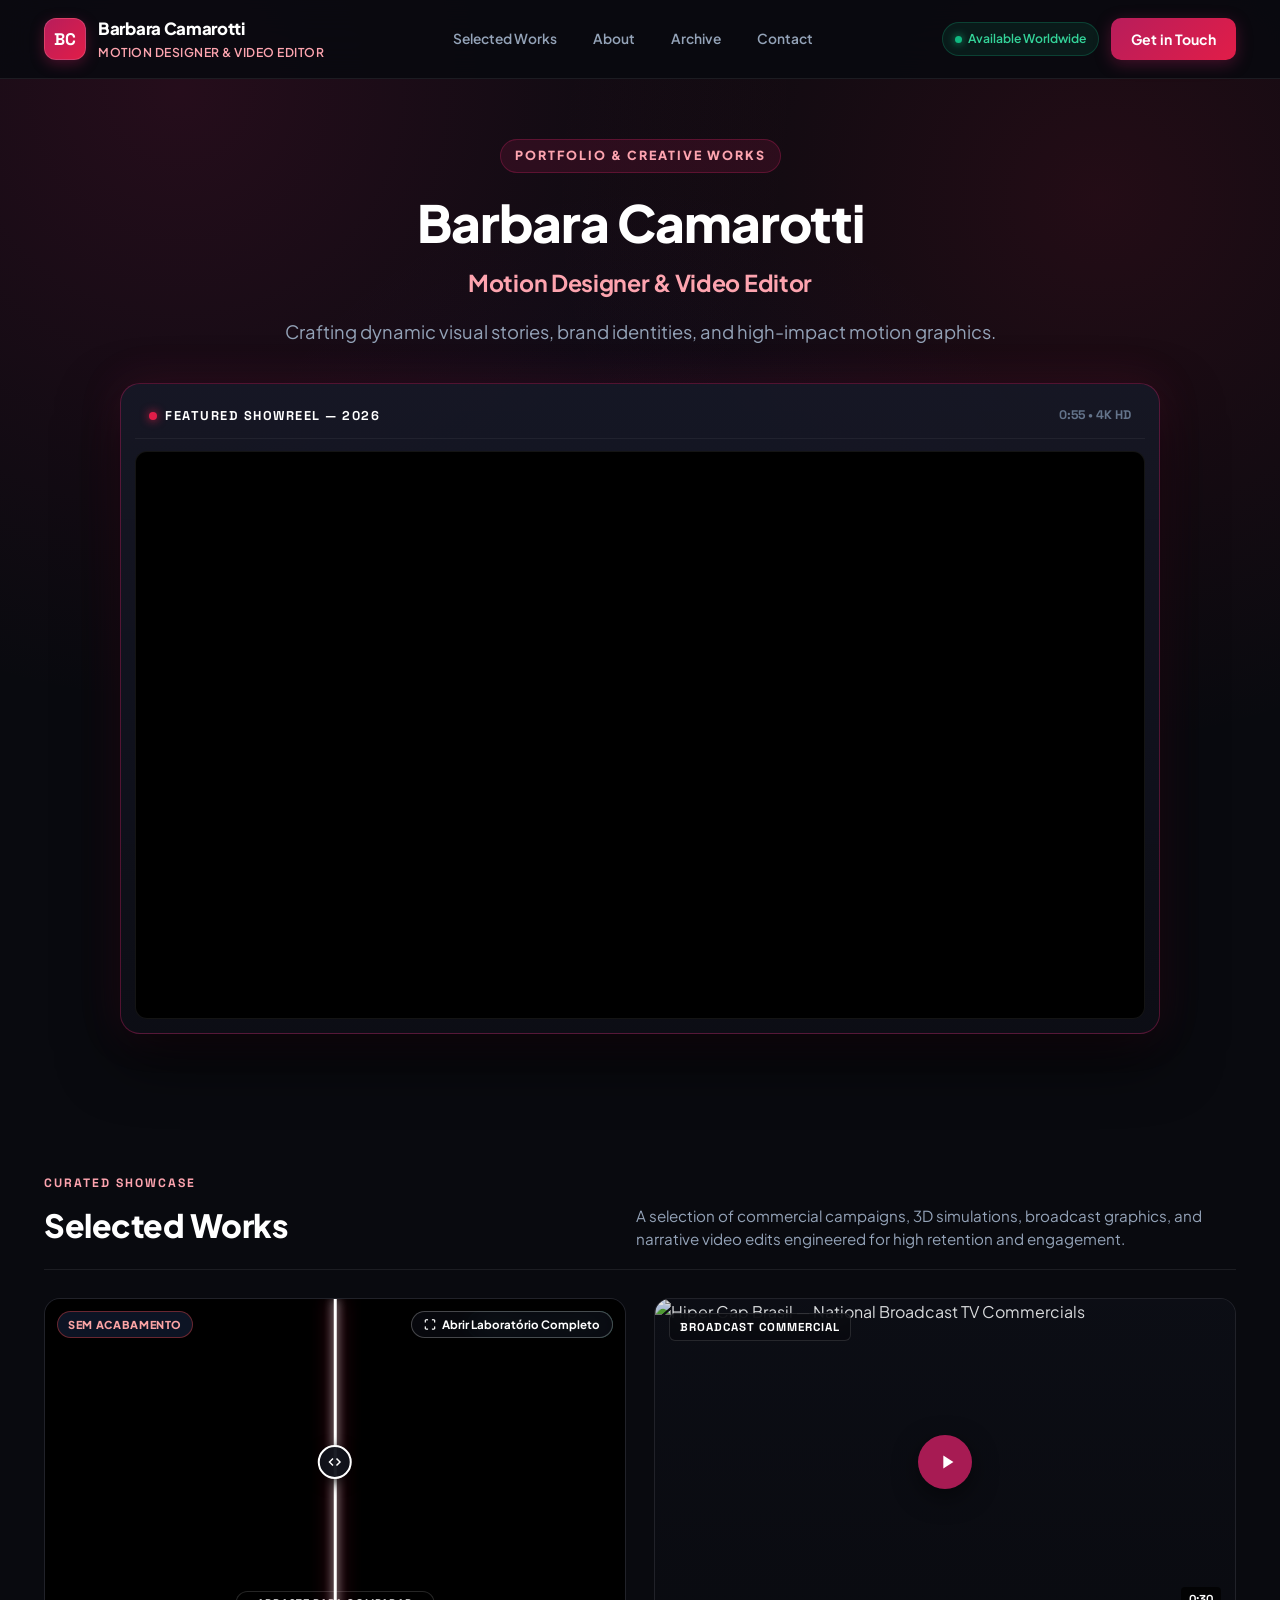
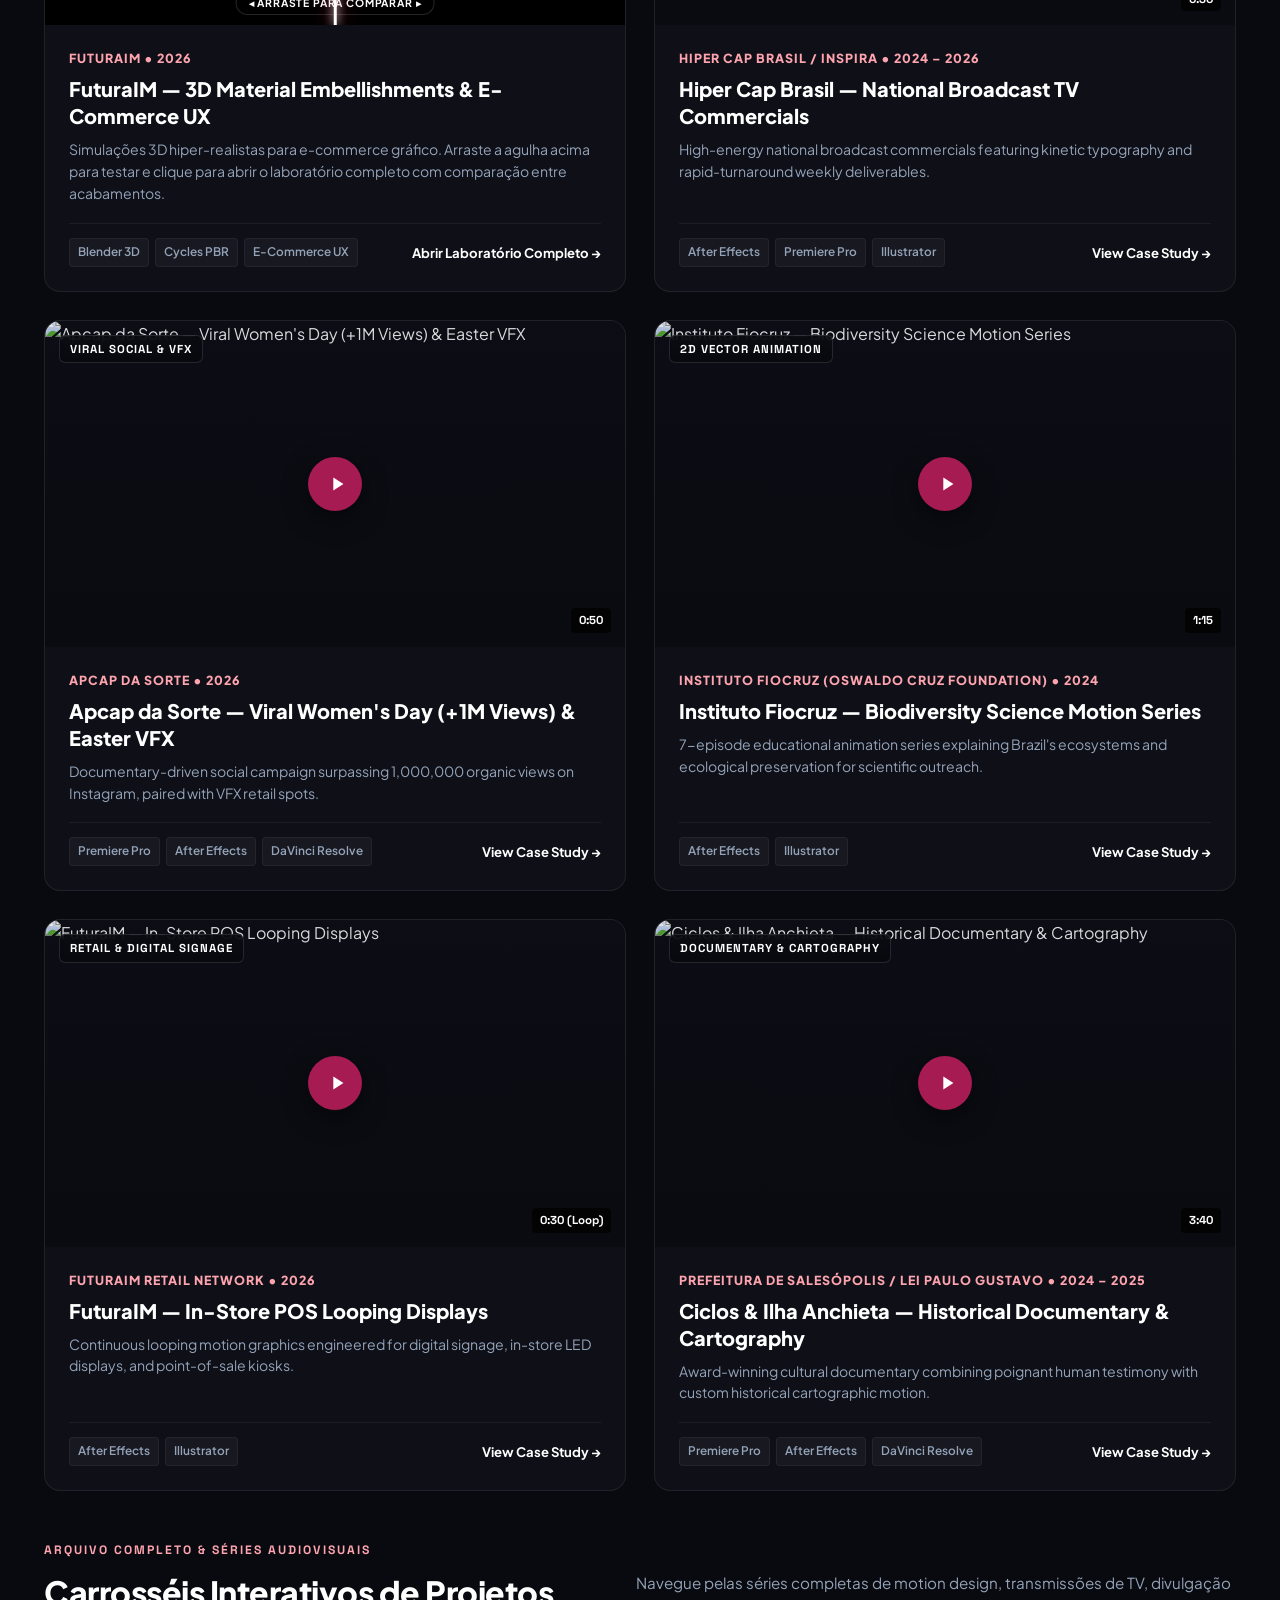
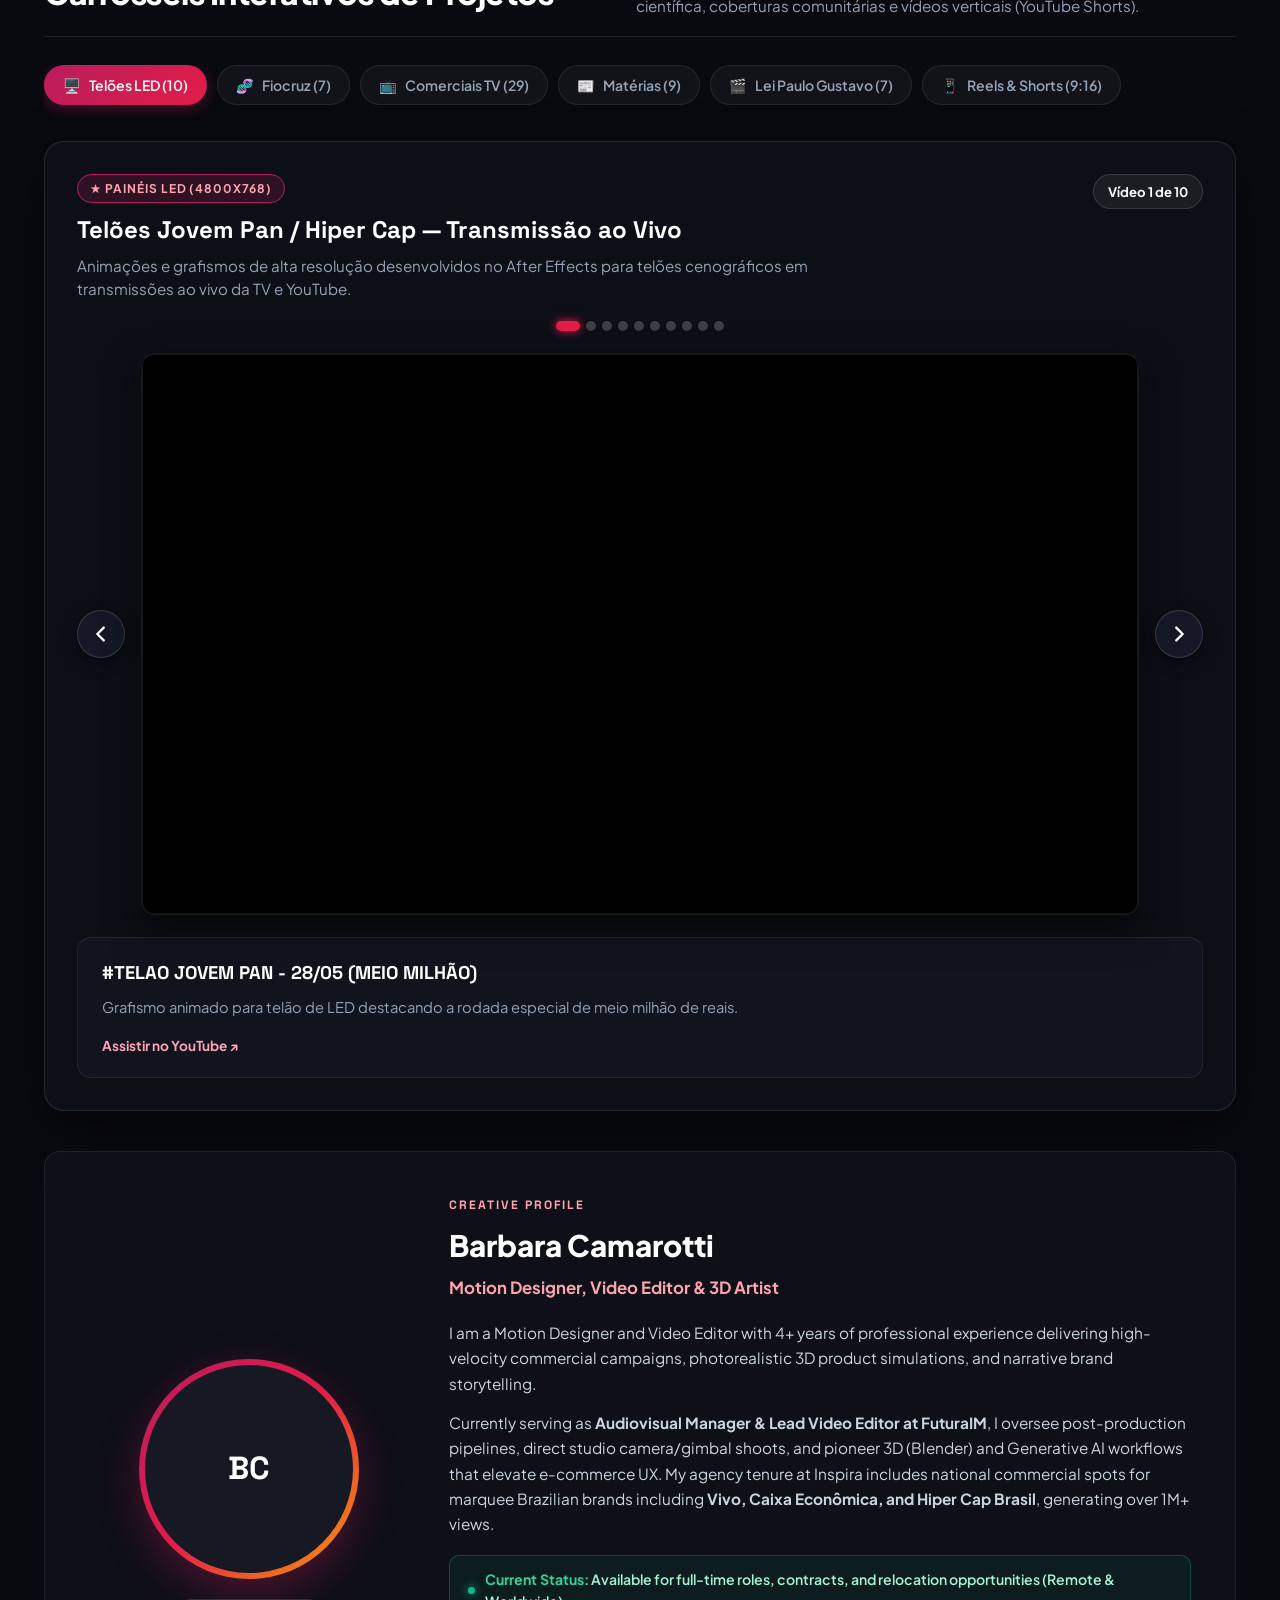
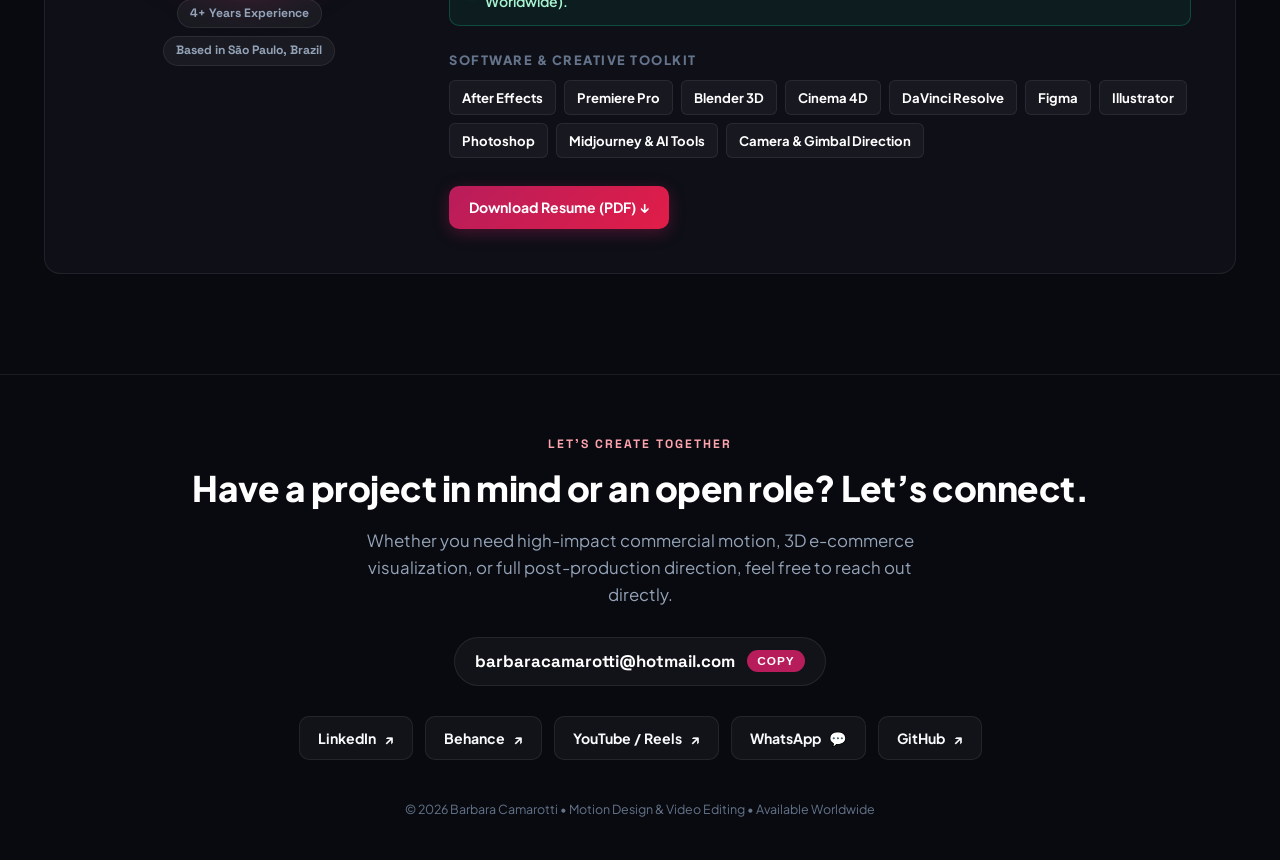
==== index.html @ f56aca5e "fix: ensure 3D comparator studio and categorized squares display immediately when opening FuturaIM m" ====
<!DOCTYPE html>
<html lang="en">
<head>
    <meta charset="UTF-8">
    <meta name="viewport" content="width=device-width, initial-scale=1.0, maximum-scale=5.0">
    <title>Barbara Camarotti — Motion Designer & Video Editor</title>
    <meta name="description" content="Portfolio of Barbara Camarotti. Motion Designer and Video Editor specializing in dynamic visual stories, 3D product simulation, brand identities, and high-impact commercial motion graphics.">
    
    <meta property="og:type" content="website">
    <meta property="og:title" content="Barbara Camarotti — Motion Designer & Video Editor">
    <meta property="og:description" content="Crafting dynamic visual stories, brand identities, and high-impact motion graphics.">
    <meta property="og:image" content="https://lh3.googleusercontent.com/d/18APCu54tJ6LI7LJpO-CQb5YvElQgeRLm">
    <meta property="og:locale" content="en_US">
    <meta name="twitter:card" content="summary_large_image">

    <link rel="icon" type="image/svg+xml" href="data:image/svg+xml,%3Csvg xmlns='http://www.w3.org/2000/svg' viewBox='0 0 100 100'%3E%3Cdefs%3E%3ClinearGradient id='g' x1='0%25' y1='0%25' x2='100%25' y2='100%25'%3E%3Cstop offset='0%25' stop-color='%23b81d5b'/%3E%3Cstop offset='100%25' stop-color='%23e11d48'/%3E%3C/linearGradient%3E%3C/defs%3E%3Crect width='100' height='100' rx='26' fill='url(%23g)'/%3E%3Ctext x='50%25' y='55%25' text-anchor='middle' dominant-baseline='central' font-family='system-ui, sans-serif' font-weight='900' font-size='48' fill='%23ffffff'%3EBC%3C/text%3E%3C/svg%3E">

    <link rel="preconnect" href="https://fonts.googleapis.com">
    <link rel="preconnect" href="https://fonts.gstatic.com" crossorigin>
    <link href="https://fonts.googleapis.com/css2?family=Plus+Jakarta+Sans:wght@400;500;600;700;800&family=Space+Grotesk:wght@600;700;800&display=swap" rel="stylesheet">

    <style>
    
:root {
  --bg: #090a0f;
  --bg-card: rgba(16, 18, 27, 0.75);
  --bg-card-hover: rgba(22, 25, 38, 0.9);
  --border: rgba(255, 255, 255, 0.08);
  --border-hover: rgba(225, 29, 72, 0.4);
  --wine: #b81d5b;
  --wine-light: #fda4af;
  --wine-glow: rgba(184, 29, 91, 0.35);
  --crimson: #e11d48;
  --gold: #f59e0b;
  --text-primary: #f8fafc;
  --text-secondary: #94a3b8;
  --text-muted: #64748b;
  --radius-lg: 16px;
  --radius-md: 10px;
  --radius-sm: 6px;
}

* { box-sizing: border-box; margin: 0; padding: 0; -webkit-tap-highlight-color: transparent; }
html { scroll-behavior: smooth; }

body {
  background-color: var(--bg);
  color: var(--text-primary);
  font-family: 'Plus Jakarta Sans', -apple-system, BlinkMacSystemFont, sans-serif;
  line-height: 1.6;
  overflow-x: hidden;
  background-image:
    radial-gradient(circle at 14% 10%, rgba(184, 29, 91, 0.16), transparent 45%),
    radial-gradient(circle at 86% 22%, rgba(225, 29, 72, 0.12), transparent 42%),
    radial-gradient(circle at 50% 70%, rgba(147, 51, 234, 0.06), transparent 50%);
  background-attachment: fixed;
}

.container { max-width: 1240px; margin: 0 auto; padding: 0 24px; }

/* Sticky Navbar */
header.site-header {
  position: sticky; top: 0; z-index: 100;
  backdrop-filter: blur(20px); -webkit-backdrop-filter: blur(20px);
  background: rgba(9, 10, 15, 0.88);
  border-bottom: 1px solid var(--border);
  padding: 16px 0;
}
.nav-inner { display: flex; justify-content: space-between; align-items: center; gap: 16px; }
.brand-link { display: flex; align-items: center; gap: 12px; text-decoration: none; color: #fff; }
.brand-avatar {
  width: 42px; height: 42px; border-radius: 12px;
  background: linear-gradient(135deg, var(--wine), var(--crimson));
  display: flex; align-items: center; justify-content: center;
  font-family: 'Space Grotesk', sans-serif; font-weight: 800; font-size: 1.05rem;
  border: 1.5px solid rgba(255, 255, 255, 0.15); box-shadow: 0 4px 14px var(--wine-glow);
}
.brand-text h1 { font-size: 1.05rem; font-weight: 800; letter-spacing: -0.3px; }
.brand-text p { font-size: 0.76rem; color: var(--wine-light); font-weight: 600; text-transform: uppercase; letter-spacing: 0.5px; }

.nav-links { display: flex; align-items: center; gap: 8px; }
.nav-link {
  color: var(--text-secondary); text-decoration: none; font-size: 0.86rem; font-weight: 600;
  padding: 8px 14px; border-radius: var(--radius-sm); transition: all 0.2s ease;
}
.nav-link:hover { color: #fff; background: rgba(255, 255, 255, 0.05); }

.nav-actions { display: flex; align-items: center; gap: 12px; }
.status-pill {
  display: inline-flex; align-items: center; gap: 6px; padding: 6px 12px;
  background: rgba(16, 185, 129, 0.1); border: 1px solid rgba(16, 185, 129, 0.25);
  color: #34d399; font-size: 0.76rem; font-weight: 600; border-radius: 20px; white-space: nowrap;
}
.status-dot { width: 7px; height: 7px; background: #10b981; border-radius: 50%; box-shadow: 0 0 8px #10b981; animation: pulse 2s infinite; }
@keyframes pulse { 0%, 100% { opacity: 1; } 50% { opacity: 0.4; } }

.btn {
  display: inline-flex; align-items: center; justify-content: center; gap: 8px;
  padding: 10px 20px; border-radius: var(--radius-md); font-weight: 700; font-size: 0.88rem;
  text-decoration: none; transition: all 0.22s ease; cursor: pointer; border: none;
  font-family: inherit; white-space: nowrap;
}
.btn-primary {
  background: linear-gradient(135deg, var(--wine), var(--crimson));
  color: #fff; box-shadow: 0 4px 16px var(--wine-glow);
}
.btn-primary:hover { transform: translateY(-2px); box-shadow: 0 6px 24px rgba(184, 29, 91, 0.5); }
.btn-secondary {
  background: rgba(255, 255, 255, 0.04); border: 1px solid var(--border); color: var(--text-primary);
}
.btn-secondary:hover { background: rgba(255, 255, 255, 0.09); border-color: rgba(255, 255, 255, 0.2); }

/* Hero Section */
.hero-section { padding: 60px 0 40px; text-align: center; }
.hero-pretitle {
  display: inline-flex; align-items: center; gap: 8px; padding: 6px 14px;
  border-radius: 20px; background: rgba(184, 29, 91, 0.15); border: 1px solid rgba(184, 29, 91, 0.35);
  color: var(--wine-light); font-size: 0.78rem; font-weight: 800; text-transform: uppercase; letter-spacing: 2px;
  margin-bottom: 20px;
}
.hero-title {
  font-size: 3.2rem; font-weight: 800; line-height: 1.15; letter-spacing: -1px;
  margin-bottom: 12px; color: #fff;
}
.hero-subtitle {
  font-size: 1.45rem; font-weight: 700; color: var(--wine-light); margin-bottom: 16px;
  letter-spacing: -0.3px;
}
.hero-tagline {
  font-size: 1.15rem; color: var(--text-secondary); max-width: 720px; margin: 0 auto 36px;
  line-height: 1.6;
}

/* Showreel Player Frame */
.showreel-container {
  max-width: 1040px; margin: 0 auto 50px;
  background: linear-gradient(180deg, rgba(22, 24, 38, 0.9), rgba(13, 14, 22, 0.95));
  border: 1px solid rgba(184, 29, 91, 0.4); border-radius: 20px; padding: 14px;
  box-shadow: 0 24px 60px rgba(0, 0, 0, 0.7), 0 0 40px rgba(184, 29, 91, 0.2);
  position: relative; overflow: hidden;
}
.showreel-header-bar {
  display: flex; justify-content: space-between; align-items: center;
  padding: 8px 14px 12px; border-bottom: 1px solid rgba(255, 255, 255, 0.05); margin-bottom: 12px;
}
.showreel-label {
  display: flex; align-items: center; gap: 8px;
  font-family: 'Space Grotesk', sans-serif; font-size: 0.8rem; font-weight: 800;
  color: #fff; text-transform: uppercase; letter-spacing: 1.5px;
}
.showreel-dot { width: 8px; height: 8px; border-radius: 50%; background: var(--crimson); box-shadow: 0 0 10px var(--crimson); }
.showreel-duration { font-family: 'Space Grotesk', sans-serif; font-size: 0.78rem; color: var(--text-muted); font-weight: 700; }

.video-frame-16x9 {
  position: relative; width: 100%; aspect-ratio: 16 / 9;
  background: #000; border-radius: 12px; overflow: hidden; border: 1px solid rgba(255, 255, 255, 0.08);
}
.video-frame-16x9 iframe { position: absolute; inset: 0; width: 100%; height: 100%; border: 0; }

/* Section Header */
.section-heading-block {
  margin: 50px 0 28px; display: flex; justify-content: space-between; align-items: flex-end;
  flex-wrap: wrap; gap: 16px; border-bottom: 1px solid var(--border); padding-bottom: 18px;
}
.section-eyebrow {
  font-family: 'Space Grotesk', sans-serif; font-size: 0.76rem; font-weight: 800;
  text-transform: uppercase; letter-spacing: 2px; color: var(--wine-light); margin-bottom: 6px;
}
.section-title-lg { font-size: 2rem; font-weight: 800; color: #fff; letter-spacing: -0.5px; }
.section-desc-lead { font-size: 0.95rem; color: var(--text-secondary); max-width: 600px; line-height: 1.55; }

/* Selected Works Grid */
.works-grid-2col {
  display: grid; grid-template-columns: repeat(2, 1fr); gap: 28px; margin-bottom: 50px;
}
.project-card {
  background: var(--bg-card); border: 1px solid var(--border);
  border-radius: var(--radius-lg); overflow: hidden;
  transition: all 0.3s cubic-bezier(0.16, 1, 0.3, 1);
  display: flex; flex-direction: column; cursor: pointer; position: relative;
}
.project-card:hover {
  transform: translateY(-4px); border-color: var(--border-hover);
  box-shadow: 0 20px 40px rgba(0, 0, 0, 0.5), 0 0 25px rgba(184, 29, 91, 0.2);
}
.project-thumb-box {
  position: relative; width: 100%; aspect-ratio: 16 / 9;
  background: #0d0f17; overflow: hidden;
}
.project-thumb-img {
  width: 100%; height: 100%; object-fit: cover;
  transition: transform 0.5s ease;
}
.project-card:hover .project-thumb-img { transform: scale(1.05); }

.project-thumb-overlay {
  position: absolute; inset: 0;
  background: linear-gradient(180deg, rgba(0,0,0,0.1) 0%, rgba(9, 10, 15, 0.8) 100%);
  display: flex; align-items: center; justify-content: center;
  transition: background 0.3s ease;
}
.project-card:hover .project-thumb-overlay {
  background: linear-gradient(180deg, rgba(184, 29, 91, 0.2) 0%, rgba(9, 10, 15, 0.85) 100%);
}

.play-circle-btn {
  width: 54px; height: 54px; border-radius: 50%;
  background: rgba(184, 29, 91, 0.9); backdrop-filter: blur(8px);
  display: flex; align-items: center; justify-content: center; color: #fff;
  transition: transform 0.25s ease, background 0.25s ease;
  box-shadow: 0 8px 24px rgba(0, 0, 0, 0.5);
}
.project-card:hover .play-circle-btn { transform: scale(1.15); background: var(--crimson); }
.play-circle-btn svg { width: 22px; height: 22px; fill: currentColor; margin-left: 3px; }

.thumb-tag-badge {
  position: absolute; top: 14px; left: 14px;
  font-family: 'Space Grotesk', sans-serif; font-size: 0.72rem; font-weight: 800;
  text-transform: uppercase; letter-spacing: 1px; color: #fff;
  background: rgba(9, 10, 15, 0.85); backdrop-filter: blur(8px);
  padding: 4px 10px; border-radius: 6px; border: 1px solid rgba(255, 255, 255, 0.12);
}
.thumb-duration-badge {
  position: absolute; bottom: 14px; right: 14px;
  font-family: 'Space Grotesk', sans-serif; font-size: 0.72rem; font-weight: 700;
  color: #fff; background: rgba(0, 0, 0, 0.75); padding: 3px 8px; border-radius: 4px;
}

.project-info-body { padding: 24px; flex-grow: 1; display: flex; flex-direction: column; justify-content: space-between; }
.project-client-name { font-size: 0.78rem; font-weight: 800; text-transform: uppercase; letter-spacing: 1px; color: var(--wine-light); margin-bottom: 6px; }
.project-card-title { font-size: 1.25rem; font-weight: 800; color: #fff; line-height: 1.35; margin-bottom: 10px; }
.project-card-excerpt { font-size: 0.88rem; color: var(--text-secondary); line-height: 1.55; margin-bottom: 18px; }

.project-meta-row {
  display: flex; flex-wrap: wrap; gap: 8px; margin-top: auto; padding-top: 14px;
  border-top: 1px solid rgba(255, 255, 255, 0.06); align-items: center; justify-content: space-between;
}
.tools-pill-group { display: flex; flex-wrap: wrap; gap: 6px; }
.tool-tag {
  font-size: 0.74rem; font-weight: 600; padding: 4px 8px; border-radius: 4px;
  background: rgba(255, 255, 255, 0.04); color: var(--text-secondary); border: 1px solid rgba(255, 255, 255, 0.06);
}
.view-case-link {
  font-size: 0.82rem; font-weight: 700; color: #fff; display: inline-flex; align-items: center; gap: 4px;
  transition: transform 0.2s ease;
}
.project-card:hover .view-case-link { transform: translateX(3px); color: var(--wine-light); }

/* Case Study Modal */
.modal-backdrop {
  position: fixed; inset: 0; z-index: 500;
  background: rgba(0, 0, 0, 0.88); backdrop-filter: blur(16px); -webkit-backdrop-filter: blur(16px);
  display: none; align-items: center; justify-content: center; padding: 20px;
  overflow-y: auto;
}
.modal-backdrop.active { display: flex; animation: modalFade 0.25s ease; }
@keyframes modalFade { from { opacity: 0; } to { opacity: 1; } }

.modal-dialog-box {
  background: #10121a; border: 1px solid rgba(184, 29, 91, 0.4);
  border-radius: 20px; max-width: 1080px; width: 100%; max-height: 90vh;
  overflow-y: auto; box-shadow: 0 28px 70px rgba(0, 0, 0, 0.9), 0 0 40px rgba(184, 29, 91, 0.25);
  position: relative; padding: 32px;
}
.modal-close-btn {
  position: absolute; top: 20px; right: 20px; z-index: 10;
  width: 40px; height: 40px; border-radius: 50%; border: 1px solid rgba(255, 255, 255, 0.15);
  background: rgba(255, 255, 255, 0.06); color: #fff; font-size: 1.2rem;
  display: flex; align-items: center; justify-content: center; cursor: pointer; transition: all 0.2s ease;
}
.modal-close-btn:hover { background: var(--crimson); border-color: var(--crimson); transform: rotate(90deg); }

.modal-header-meta { margin-bottom: 20px; padding-right: 48px; }
.modal-project-client { font-size: 0.82rem; font-weight: 800; text-transform: uppercase; letter-spacing: 1.5px; color: var(--wine-light); margin-bottom: 4px; }
.modal-project-title { font-size: 1.75rem; font-weight: 800; color: #fff; line-height: 1.25; }

.modal-meta-grid {
  display: grid; grid-template-columns: repeat(3, 1fr); gap: 14px;
  background: rgba(255, 255, 255, 0.03); border: 1px solid rgba(255, 255, 255, 0.06);
  border-radius: 12px; padding: 14px 18px; margin-bottom: 24px;
}
.modal-meta-col h5 { font-size: 0.72rem; text-transform: uppercase; letter-spacing: 1px; color: var(--text-muted); margin-bottom: 4px; }
.modal-meta-col p { font-size: 0.88rem; font-weight: 700; color: #fff; }

.modal-video-wrap { margin-bottom: 28px; }

.modal-brief-section { margin-bottom: 28px; }
.modal-section-title { font-size: 1.15rem; font-weight: 800; color: #fff; margin-bottom: 10px; display: flex; align-items: center; gap: 8px; }
.modal-section-title::before { content: ""; width: 4px; height: 16px; background: var(--wine); border-radius: 2px; }
.modal-brief-text { font-size: 0.94rem; color: #cbd5e1; line-height: 1.65; margin-bottom: 12px; }

/* Behind the scenes tabs */
.bts-cards-grid { display: grid; grid-template-columns: repeat(3, 1fr); gap: 14px; margin-top: 14px; }
.bts-card-item {
  background: rgba(255, 255, 255, 0.03); border: 1px solid rgba(255, 255, 255, 0.08);
  border-radius: 10px; padding: 16px; border-left: 3px solid var(--wine);
}
.bts-card-title { font-size: 0.86rem; font-weight: 800; color: #fff; margin-bottom: 6px; }
.bts-card-text { font-size: 0.82rem; color: var(--text-secondary); line-height: 1.5; }

/* Section 3: About Me */
.about-section { padding: 40px 0 60px; }
.about-card-wrap {
  background: var(--bg-card); border: 1px solid var(--border);
  border-radius: var(--radius-lg); padding: 44px;
  display: grid; grid-template-columns: 320px 1fr; gap: 40px; align-items: center;
}
.about-portrait-box { text-align: center; }
.portrait-ring {
  width: 220px; height: 220px; border-radius: 50%; margin: 0 auto 20px;
  padding: 6px; background: linear-gradient(135deg, var(--wine), var(--crimson), var(--gold));
  box-shadow: 0 14px 40px var(--wine-glow);
}
.portrait-img {
  width: 100%; height: 100%; border-radius: 50%; object-fit: cover; object-position: center 20%;
  display: block; background: #161823;
}
.about-badge-stack { display: flex; flex-direction: column; gap: 8px; align-items: center; }
.about-side-pill {
  font-family: 'Space Grotesk', sans-serif; font-size: 0.76rem; font-weight: 700;
  padding: 4px 12px; border-radius: 20px; background: rgba(255, 255, 255, 0.05);
  border: 1px solid rgba(255, 255, 255, 0.08); color: var(--text-secondary);
}

.about-bio-content h3 { font-size: 1.85rem; font-weight: 800; color: #fff; margin-bottom: 6px; }
.about-bio-content h4 { font-size: 1.05rem; font-weight: 700; color: var(--wine-light); margin-bottom: 18px; }
.about-bio-text { font-size: 0.96rem; color: #cbd5e1; line-height: 1.65; margin-bottom: 14px; }
.availability-highlight-box {
  background: rgba(16, 185, 129, 0.08); border: 1px solid rgba(16, 185, 129, 0.3);
  color: #a7f3d0; padding: 12px 18px; border-radius: 10px; font-size: 0.88rem; font-weight: 600;
  margin: 18px 0 24px; display: flex; align-items: center; gap: 10px;
}
.availability-highlight-box strong { color: #34d399; }

.toolkit-header { font-size: 0.8rem; font-weight: 800; text-transform: uppercase; letter-spacing: 1.5px; color: var(--text-muted); margin-bottom: 10px; }
.toolkit-pills { display: flex; flex-wrap: wrap; gap: 8px; margin-bottom: 28px; }
.tool-chip {
  font-size: 0.82rem; font-weight: 700; padding: 6px 12px; border-radius: 6px;
  background: rgba(255, 255, 255, 0.04); border: 1px solid rgba(255, 255, 255, 0.08); color: #fff;
  transition: all 0.2s ease;
}
.tool-chip:hover { background: rgba(184, 29, 91, 0.2); border-color: rgba(184, 29, 91, 0.5); }

/* Section 4: Contact & Footer */
.footer-cta-block {
  text-align: center; padding: 60px 0 40px; border-top: 1px solid var(--border); margin-top: 40px;
}
.contact-headline { font-size: 2.2rem; font-weight: 800; color: #fff; letter-spacing: -0.5px; margin-bottom: 12px; }
.contact-subtext { font-size: 1.05rem; color: var(--text-secondary); max-width: 600px; margin: 0 auto 28px; }

.email-copy-bar {
  display: inline-flex; align-items: center; gap: 12px;
  background: rgba(255, 255, 255, 0.04); border: 1px solid var(--border);
  padding: 10px 20px; border-radius: 30px; margin-bottom: 30px; transition: all 0.2s ease;
}
.email-copy-bar:hover { border-color: var(--wine); background: rgba(184, 29, 91, 0.1); }
.email-address-link { font-family: 'Space Grotesk', sans-serif; font-size: 1.05rem; font-weight: 700; color: #fff; text-decoration: none; }
.copy-badge-btn {
  font-size: 0.74rem; font-weight: 800; text-transform: uppercase; letter-spacing: 1px;
  padding: 4px 10px; border-radius: 12px; background: var(--wine); color: #fff; border: none; cursor: pointer;
  transition: background 0.2s ease;
}
.copy-badge-btn:hover { background: var(--crimson); }

.social-links-row { display: flex; justify-content: center; gap: 12px; flex-wrap: wrap; margin-bottom: 40px; }
.social-link-btn {
  display: inline-flex; align-items: center; gap: 8px; padding: 10px 18px;
  background: rgba(255, 255, 255, 0.04); border: 1px solid var(--border); border-radius: var(--radius-md);
  color: var(--text-primary); text-decoration: none; font-size: 0.88rem; font-weight: 700; transition: all 0.2s ease;
}
.social-link-btn:hover { background: var(--wine); border-color: var(--wine); color: #fff; transform: translateY(-2px); }

.footer-copy-note { font-size: 0.78rem; color: var(--text-muted); }

/* Archive Drawer / Extended Catalog */
.archive-accordion-wrap { margin: 40px 0; }
.archive-toggle-btn {
  width: 100%; padding: 18px 24px; border-radius: var(--radius-md);
  background: rgba(255, 255, 255, 0.03); border: 1px solid var(--border);
  color: #fff; font-size: 1rem; font-weight: 800; cursor: pointer;
  display: flex; justify-content: space-between; align-items: center;
  transition: all 0.2s ease;
}
.archive-toggle-btn:hover { background: rgba(255, 255, 255, 0.06); border-color: rgba(184, 29, 91, 0.4); }
.archive-content-body { display: none; padding-top: 24px; }
.archive-content-body.active { display: block; animation: modalFade 0.3s ease; }

.archive-filter-row { display: flex; gap: 8px; overflow-x: auto; padding-bottom: 12px; margin-bottom: 20px; }
.archive-tab-btn {
  background: rgba(255, 255, 255, 0.04); border: 1px solid var(--border);
  color: var(--text-secondary); font-size: 0.82rem; font-weight: 700; padding: 8px 16px; border-radius: 6px;
  cursor: pointer; white-space: nowrap; transition: all 0.2s ease;
}
.archive-tab-btn.active { background: var(--wine); color: #fff; border-color: var(--wine); }

.archive-items-grid { display: grid; grid-template-columns: repeat(auto-fill, minmax(280px, 1fr)); gap: 16px; }
.archive-card {
  background: rgba(16, 18, 27, 0.7); border: 1px solid var(--border); border-radius: 10px;
  padding: 16px; display: flex; flex-direction: column; justify-content: space-between;
}
.archive-card h5 { font-size: 0.98rem; font-weight: 800; color: #fff; margin: 10px 0 6px; }
.archive-card p { font-size: 0.82rem; color: var(--text-secondary); line-height: 1.45; margin-bottom: 12px; }

/* Responsive adjustments */
@media (max-width: 900px) {
  .hero-title { font-size: 2.4rem; }
  .works-grid-2col { grid-template-columns: 1fr; gap: 24px; }
  .about-card-wrap { grid-template-columns: 1fr; padding: 28px 20px; text-align: center; }
  .modal-meta-grid { grid-template-columns: 1fr; }
  .bts-cards-grid { grid-template-columns: 1fr; }
  .nav-links { display: none; }
}
@media (max-width: 520px) {
  .hero-title { font-size: 1.85rem; }
  .hero-subtitle { font-size: 1.15rem; }
  .showreel-container { padding: 8px; border-radius: 14px; }
  .modal-dialog-box { padding: 20px 16px; }
}

/* -------------------------------------------------------------------------
   Material Lab, Before x After Slider & Sensory Families Styles
   ------------------------------------------------------------------------- */
.material-lab-section {
  margin: 90px 0;
  padding: 60px 0;
  border-top: 1px solid var(--border);
  border-bottom: 1px solid var(--border);
}

.comparator-wrapper {
  background: rgba(14, 16, 24, 0.85);
  border: 1px solid rgba(255, 255, 255, 0.1);
  border-radius: 20px;
  padding: 32px;
  box-shadow: 0 20px 50px rgba(0, 0, 0, 0.5);
  margin-bottom: 60px;
}

.comparator-header-row {
  display: flex;
  justify-content: space-between;
  align-items: flex-start;
  gap: 24px;
  flex-wrap: wrap;
  margin-bottom: 24px;
}

.comparator-badge {
  display: inline-block;
  padding: 4px 12px;
  background: rgba(184, 29, 91, 0.2);
  border: 1px solid var(--wine);
  border-radius: 999px;
  color: var(--wine-light);
  font-size: 0.75rem;
  font-weight: 700;
  text-transform: uppercase;
  letter-spacing: 0.08em;
  margin-bottom: 8px;
}

.comparator-title {
  font-family: 'Space Grotesk', sans-serif;
  font-size: 1.6rem;
  font-weight: 700;
  color: #fff;
  margin-bottom: 6px;
}

.comparator-subtitle {
  color: var(--text-secondary);
  font-size: 0.95rem;
  max-width: 650px;
}

.comparator-mode-switch {
  display: flex;
  gap: 6px;
  background: rgba(255, 255, 255, 0.05);
  padding: 4px;
  border-radius: 10px;
  border: 1px solid rgba(255, 255, 255, 0.08);
}

.comp-mode-btn {
  background: transparent;
  border: none;
  color: var(--text-secondary);
  padding: 8px 16px;
  border-radius: 8px;
  font-size: 0.85rem;
  font-weight: 600;
  cursor: pointer;
  transition: all 0.2s;
  display: flex;
  align-items: center;
  gap: 6px;
}

.comp-mode-btn.active {
  background: linear-gradient(135deg, var(--wine), var(--crimson));
  color: #fff;
  box-shadow: 0 4px 12px var(--wine-glow);
}

.comparator-presets-scroll {
  display: flex;
  gap: 8px;
  overflow-x: auto;
  padding-bottom: 12px;
  margin-bottom: 22px;
  align-items: center;
  scrollbar-width: thin;
}

.preset-label-tag {
  font-size: 0.8rem;
  font-weight: 700;
  color: var(--text-muted);
  text-transform: uppercase;
  letter-spacing: 0.05em;
  white-space: nowrap;
  margin-right: 4px;
}

.preset-chip {
  background: rgba(255, 255, 255, 0.04);
  border: 1px solid rgba(255, 255, 255, 0.1);
  color: var(--text-secondary);
  padding: 8px 14px;
  border-radius: 999px;
  font-size: 0.82rem;
  font-weight: 600;
  cursor: pointer;
  white-space: nowrap;
  transition: all 0.2s;
  display: flex;
  align-items: center;
  gap: 6px;
}

.preset-chip:hover {
  background: rgba(255, 255, 255, 0.08);
  color: #fff;
  border-color: rgba(255, 255, 255, 0.2);
}

.preset-chip.active {
  background: rgba(184, 29, 91, 0.25);
  border-color: var(--wine);
  color: #fff;
  box-shadow: 0 0 14px var(--wine-glow);
}

/* Split Slider Stage */
.split-slider-box {
  position: relative;
  width: 100%;
  border-radius: 14px;
  overflow: hidden;
  border: 1px solid rgba(255, 255, 255, 0.12);
  box-shadow: 0 15px 35px rgba(0, 0, 0, 0.6);
  user-select: none;
}

.split-layer {
  position: absolute;
  inset: 0;
  width: 100%;
  height: 100%;
}

.split-layer-before {
  position: relative;
  width: 100%;
  z-index: 1;
}

.split-layer-after {
  position: absolute;
  inset: 0;
  width: 100%;
  height: 100%;
  z-index: 2;
  clip-path: inset(0 0 0 var(--split-pos, 50%));
}

.split-pill-badge {
  position: absolute;
  top: 16px;
  padding: 6px 14px;
  border-radius: 999px;
  font-size: 0.78rem;
  font-weight: 700;
  text-transform: uppercase;
  letter-spacing: 0.06em;
  backdrop-filter: blur(12px);
  -webkit-backdrop-filter: blur(12px);
  display: flex;
  align-items: center;
  gap: 8px;
  z-index: 5;
  pointer-events: none;
}

.pill-before {
  left: 16px;
  background: rgba(15, 23, 42, 0.88);
  border: 1px solid rgba(239, 68, 68, 0.5);
  color: #fca5a5;
}

.pill-after {
  right: 16px;
  background: rgba(15, 23, 42, 0.88);
  border: 1px solid rgba(16, 185, 129, 0.5);
  color: #86efac;
}

.pill-dot {
  width: 8px;
  height: 8px;
  border-radius: 50%;
  display: inline-block;
}

.pill-dot.red {
  background: #ef4444;
  box-shadow: 0 0 8px #ef4444;
}

.pill-dot.green {
  background: #10b981;
  box-shadow: 0 0 8px #10b981;
}

.split-divider-line {
  position: absolute;
  top: 0;
  bottom: 0;
  left: var(--split-pos, 50%);
  width: 2.5px;
  background: #fff;
  box-shadow: 0 0 14px rgba(255, 255, 255, 0.9), 0 0 25px var(--crimson);
  z-index: 10;
  transform: translateX(-50%);
  pointer-events: none;
}

.split-handle-knob {
  position: absolute;
  top: 50%;
  left: 50%;
  transform: translate(-50%, -50%);
  width: 52px;
  height: 52px;
  border-radius: 50%;
  background: rgba(16, 18, 27, 0.95);
  border: 2.5px solid #fff;
  box-shadow: 0 6px 22px rgba(0, 0, 0, 0.85), 0 0 22px var(--wine-glow);
  display: flex;
  flex-direction: column;
  align-items: center;
  justify-content: center;
  color: #fff;
  gap: 2px;
}

.knob-drag-text {
  font-size: 0.55rem;
  font-weight: 800;
  letter-spacing: 0.08em;
  color: var(--wine-light);
}

.split-range-input {
  position: absolute;
  top: 0;
  left: 0;
  width: 100%;
  height: 100%;
  margin: 0;
  padding: 0;
  opacity: 0;
  cursor: ew-resize;
  z-index: 15;
}

/* Side by Side Dual Mode */
.side-by-side-grid {
  display: grid;
  grid-template-columns: 1fr 1fr;
  gap: 22px;
}

.sbs-card {
  background: rgba(20, 24, 36, 0.85);
  border: 1px solid rgba(255, 255, 255, 0.08);
  border-radius: 14px;
  overflow: hidden;
  display: flex;
  flex-direction: column;
}

.sbs-header-bar {
  padding: 14px 18px;
  border-bottom: 1px solid rgba(255, 255, 255, 0.06);
  display: flex;
  align-items: center;
  justify-content: space-between;
  gap: 12px;
}

.sbs-badge {
  font-size: 0.72rem;
  font-weight: 700;
  text-transform: uppercase;
  letter-spacing: 0.06em;
  padding: 3px 8px;
  border-radius: 6px;
}

.sbs-before {
  background: rgba(239, 68, 68, 0.15);
  color: #fca5a5;
  border: 1px solid rgba(239, 68, 68, 0.3);
}

.sbs-after {
  background: rgba(16, 185, 129, 0.15);
  color: #86efac;
  border: 1px solid rgba(16, 185, 129, 0.3);
}

.sbs-finish-title {
  font-size: 0.95rem;
  font-weight: 700;
  color: #fff;
  margin: 0;
  white-space: nowrap;
  overflow: hidden;
  text-overflow: ellipsis;
}

.sbs-physics-note {
  padding: 14px 18px;
  font-size: 0.85rem;
  color: var(--text-secondary);
  background: rgba(10, 12, 18, 0.5);
  border-top: 1px solid rgba(255, 255, 255, 0.04);
}

.comparator-footer-insight {
  display: flex;
  align-items: flex-start;
  gap: 14px;
  background: rgba(245, 158, 11, 0.08);
  border: 1px solid rgba(245, 158, 11, 0.25);
  border-radius: 12px;
  padding: 16px 20px;
  margin-top: 24px;
  color: #fde68a;
  font-size: 0.9rem;
  line-height: 1.5;
}

.insight-icon {
  font-size: 1.3rem;
  line-height: 1;
}

/* 4 Sensory Finish Families Tabs */
.families-container-box {
  margin-top: 20px;
}

.families-headline {
  font-family: 'Space Grotesk', sans-serif;
  font-size: 1.6rem;
  font-weight: 700;
  color: #fff;
  margin-bottom: 6px;
}

.families-subheadline {
  color: var(--text-secondary);
  font-size: 0.95rem;
  margin-bottom: 24px;
}

.family-tabs-bar {
  display: grid;
  grid-template-columns: repeat(4, 1fr);
  gap: 12px;
  margin-bottom: 24px;
}

.family-tab-btn {
  display: flex;
  align-items: center;
  gap: 12px;
  padding: 14px 16px;
  border-radius: 14px;
  background: rgba(255, 255, 255, 0.03);
  border: 1px solid rgba(255, 255, 255, 0.08);
  color: var(--text-secondary);
  cursor: pointer;
  text-align: left;
  transition: all 0.25s;
  position: relative;
}

.family-tab-btn:hover {
  background: rgba(255, 255, 255, 0.06);
  border-color: rgba(255, 255, 255, 0.18);
  color: #fff;
  transform: translateY(-2px);
}

.family-tab-btn.active {
  background: linear-gradient(135deg, rgba(184, 29, 91, 0.22), rgba(225, 29, 72, 0.15));
  border-color: var(--wine);
  color: #fff;
  box-shadow: 0 8px 24px var(--wine-glow);
}

.tab-icon {
  font-size: 1.35rem;
  flex-shrink: 0;
}

.tab-text-group {
  display: flex;
  flex-direction: column;
  overflow: hidden;
}

.tab-main-label {
  font-weight: 700;
  font-size: 0.88rem;
  color: #fff;
  white-space: nowrap;
  overflow: hidden;
  text-overflow: ellipsis;
}

.tab-sub-label {
  font-size: 0.74rem;
  color: var(--text-muted);
  white-space: nowrap;
  overflow: hidden;
  text-overflow: ellipsis;
}

.tab-counter-badge {
  margin-left: auto;
  background: rgba(255, 255, 255, 0.08);
  border-radius: 999px;
  padding: 2px 8px;
  font-size: 0.72rem;
  font-weight: 700;
  color: #fff;
}

/* Active Family Focus Panel */
.family-focus-panel {
  background: linear-gradient(135deg, rgba(24, 27, 40, 0.7), rgba(16, 18, 27, 0.9));
  border: 1px solid rgba(255, 255, 255, 0.08);
  border-radius: 16px;
  padding: 24px 28px;
  margin-bottom: 28px;
}

.focus-header-row {
  display: flex;
  justify-content: space-between;
  align-items: center;
  margin-bottom: 10px;
}

.focus-badge-stack {
  display: flex;
  gap: 10px;
  align-items: center;
  flex-wrap: wrap;
}

.focus-group-pill {
  background: rgba(184, 29, 91, 0.25);
  border: 1px solid var(--wine);
  color: var(--wine-light);
  padding: 4px 12px;
  border-radius: 999px;
  font-size: 0.78rem;
  font-weight: 700;
  text-transform: uppercase;
  letter-spacing: 0.06em;
}

.focus-spec-pill {
  background: rgba(255, 255, 255, 0.06);
  border: 1px solid rgba(255, 255, 255, 0.1);
  color: var(--text-secondary);
  padding: 4px 12px;
  border-radius: 999px;
  font-size: 0.78rem;
  font-weight: 600;
}

.focus-title-lg {
  font-family: 'Space Grotesk', sans-serif;
  font-size: 1.3rem;
  font-weight: 700;
  color: #fff;
  margin-bottom: 8px;
}

.focus-desc-text {
  color: var(--text-secondary);
  font-size: 0.95rem;
  line-height: 1.6;
  max-width: 900px;
}

/* Finishes Cards Grid */
.finishes-cards-grid {
  display: grid;
  grid-template-columns: repeat(auto-fill, minmax(320px, 1fr));
  gap: 20px;
}

.finish-item-card {
  background: rgba(18, 20, 30, 0.75);
  border: 1px solid rgba(255, 255, 255, 0.07);
  border-radius: 14px;
  overflow: hidden;
  display: flex;
  flex-direction: column;
  transition: transform 0.25s, border-color 0.25s, box-shadow 0.25s;
}

.finish-item-card:hover {
  transform: translateY(-4px);
  border-color: rgba(225, 29, 72, 0.35);
  box-shadow: 0 12px 30px rgba(0, 0, 0, 0.6);
}

.finish-thumb-wrap {
  position: relative;
  aspect-ratio: 16/9;
  overflow: hidden;
  background: #000;
}

.finish-thumb-img {
  width: 100%;
  height: 100%;
  object-fit: cover;
  transition: transform 0.4s ease;
}

.finish-item-card:hover .finish-thumb-img {
  transform: scale(1.05);
}

.finish-thumb-overlay {
  position: absolute;
  inset: 0;
  background: rgba(0,0,0,0.35);
  display: flex;
  align-items: center;
  justify-content: center;
  opacity: 0;
  transition: opacity 0.25s;
  cursor: pointer;
}

.finish-item-card:hover .finish-thumb-overlay {
  opacity: 1;
}

.finish-tag-chip {
  position: absolute;
  bottom: 10px;
  left: 10px;
  background: rgba(9, 10, 15, 0.85);
  border: 1px solid rgba(255, 255, 255, 0.15);
  color: #fff;
  font-size: 0.7rem;
  font-weight: 700;
  padding: 3px 8px;
  border-radius: 6px;
  backdrop-filter: blur(8px);
}

.finish-card-body {
  padding: 18px;
  display: flex;
  flex-direction: column;
  flex-grow: 1;
}

.finish-card-title {
  font-family: 'Space Grotesk', sans-serif;
  font-size: 1.05rem;
  font-weight: 700;
  color: #fff;
  margin-bottom: 6px;
}

.finish-card-notes {
  font-size: 0.85rem;
  color: var(--text-secondary);
  line-height: 1.5;
  margin-bottom: 14px;
  flex-grow: 1;
}

.finish-card-footer {
  display: flex;
  justify-content: space-between;
  align-items: center;
  gap: 8px;
  border-top: 1px solid rgba(255, 255, 255, 0.05);
  padding-top: 12px;
}

.finish-card-btns {
  display: flex;
  gap: 6px;
}

.btn-finish-compare {
  background: rgba(184, 29, 91, 0.15);
  border: 1px solid var(--wine);
  color: var(--wine-light);
  font-size: 0.75rem;
  font-weight: 700;
  padding: 5px 10px;
  border-radius: 6px;
  cursor: pointer;
  transition: all 0.2s;
}

.btn-finish-compare:hover {
  background: var(--wine);
  color: #fff;
}

.btn-finish-play {
  background: rgba(255, 255, 255, 0.06);
  border: 1px solid rgba(255, 255, 255, 0.12);
  color: #fff;
  font-size: 0.75rem;
  font-weight: 600;
  padding: 5px 10px;
  border-radius: 6px;
  cursor: pointer;
  transition: all 0.2s;
}

.btn-finish-play:hover {
  background: rgba(255, 255, 255, 0.15);
}

.finish-cinema-actions-bar {
  display: flex;
  align-items: center;
  gap: 12px;
  margin-top: 16px;
  flex-wrap: wrap;
}

@media (max-width: 900px) {
  .family-tabs-bar {
    grid-template-columns: 1fr 1fr;
  }
  .side-by-side-grid {
    grid-template-columns: 1fr;
  }
}

@media (max-width: 600px) {
  .family-tabs-bar {
    grid-template-columns: 1fr;
  }
  .comparator-wrapper {
    padding: 20px 14px;
  }
  .split-handle-knob {
    width: 44px;
    height: 44px;
  }
}


/* -------------------------------------------------------------------------
   Enobrecimento Squares & Minimalist Names Below Styles
   ------------------------------------------------------------------------- */
.finishes-categories-wrap {
  margin-top: 36px;
}

.finish-category-block {
  margin-bottom: 50px;
}

.cat-header-row {
  display: flex;
  justify-content: space-between;
  align-items: flex-end;
  gap: 16px;
  margin-bottom: 20px;
  border-bottom: 1px solid rgba(255, 255, 255, 0.08);
  padding-bottom: 14px;
}

.cat-title-stack {
  display: flex;
  flex-direction: column;
  gap: 4px;
}

.cat-badge-pill {
  font-size: 0.74rem;
  font-weight: 700;
  text-transform: uppercase;
  letter-spacing: 0.08em;
  color: var(--wine-light);
}

.cat-section-title {
  font-family: 'Space Grotesk', sans-serif;
  font-size: 1.45rem;
  font-weight: 700;
  color: #fff;
  margin: 0;
}

.cat-section-desc {
  font-size: 0.9rem;
  color: var(--text-secondary);
  max-width: 720px;
  line-height: 1.45;
}

.cat-count-pill {
  padding: 4px 12px;
  background: rgba(255, 255, 255, 0.06);
  border: 1px solid rgba(255, 255, 255, 0.1);
  border-radius: 999px;
  font-size: 0.78rem;
  font-weight: 600;
  color: var(--text-secondary);
  white-space: nowrap;
}

/* 2x2 or 4-col Side-by-side squares with names below */
.finishes-square-grid {
  display: grid;
  grid-template-columns: repeat(auto-fit, minmax(280px, 1fr));
  gap: 20px;
}

.finish-square-card {
  background: rgba(18, 20, 30, 0.9);
  border: 1px solid rgba(255, 255, 255, 0.1);
  border-radius: 14px;
  overflow: hidden;
  display: flex;
  flex-direction: column;
  transition: transform 0.25s, box-shadow 0.25s, border-color 0.25s;
}

.finish-square-card:hover {
  transform: translateY(-4px);
  border-color: rgba(225, 29, 72, 0.4);
  box-shadow: 0 12px 32px rgba(0, 0, 0, 0.7);
}

.finish-video-frame {
  position: relative;
  aspect-ratio: 16/9;
  width: 100%;
  background: #000;
  overflow: hidden;
}

.finish-video-frame iframe {
  position: absolute;
  inset: 0;
  width: 100%;
  height: 100%;
  border: none;
}

.finish-square-info {
  padding: 16px 18px;
  background: rgba(10, 12, 18, 0.95);
  border-top: 1px solid rgba(255, 255, 255, 0.06);
  display: flex;
  flex-direction: column;
  align-items: center;
  justify-content: center;
  text-align: center;
  gap: 10px;
  flex-grow: 1;
}

.finish-square-name {
  font-family: 'Plus Jakarta Sans', sans-serif;
  font-size: 0.92rem;
  font-weight: 600;
  color: #f8fafc;
  line-height: 1.4;
  margin: 0;
  min-height: 42px;
  display: flex;
  align-items: center;
  justify-content: center;
}

.finish-square-actions {
  display: flex;
  gap: 8px;
  width: 100%;
  justify-content: center;
}

.square-compare-btn {
  background: rgba(184, 29, 91, 0.15);
  border: 1px solid var(--wine);
  color: var(--wine-light);
  font-size: 0.76rem;
  font-weight: 700;
  padding: 6px 14px;
  border-radius: 6px;
  cursor: pointer;
  transition: all 0.2s;
  font-family: inherit;
}

.square-compare-btn:hover {
  background: var(--wine);
  color: #fff;
  box-shadow: 0 0 10px var(--wine-glow);
}

/* -------------------------------------------------------------------------
   Restored Interactive Carousels & Vertical Shorts (9:16) Styles
   ------------------------------------------------------------------------- */
.carousel-category-tabs {
  display: flex;
  gap: 10px;
  overflow-x: auto;
  padding-bottom: 12px;
  margin-bottom: 24px;
  scrollbar-width: thin;
}

.carousel-tab-btn {
  display: flex;
  align-items: center;
  gap: 8px;
  padding: 10px 18px;
  border-radius: 999px;
  background: rgba(255, 255, 255, 0.04);
  border: 1px solid rgba(255, 255, 255, 0.08);
  color: var(--text-secondary);
  font-size: 0.88rem;
  font-weight: 600;
  cursor: pointer;
  white-space: nowrap;
  transition: all 0.25s;
  font-family: inherit;
}

.carousel-tab-btn:hover {
  background: rgba(255, 255, 255, 0.08);
  color: #fff;
  border-color: rgba(255, 255, 255, 0.2);
}

.carousel-tab-btn.active {
  background: linear-gradient(135deg, var(--wine), var(--crimson));
  border-color: transparent;
  color: #fff;
  box-shadow: 0 4px 14px var(--wine-glow);
}

.carousel-master-wrapper {
  background: rgba(14, 16, 24, 0.88);
  border: 1px solid rgba(255, 255, 255, 0.1);
  border-radius: 20px;
  padding: 32px;
  box-shadow: 0 20px 50px rgba(0, 0, 0, 0.5);
}

.carousel-top-bar {
  display: flex;
  justify-content: space-between;
  align-items: flex-start;
  gap: 20px;
  margin-bottom: 20px;
  flex-wrap: wrap;
}

.carousel-category-tag {
  display: inline-block;
  padding: 4px 12px;
  background: rgba(184, 29, 91, 0.2);
  border: 1px solid var(--wine);
  border-radius: 999px;
  color: var(--wine-light);
  font-size: 0.75rem;
  font-weight: 700;
  text-transform: uppercase;
  letter-spacing: 0.08em;
  margin-bottom: 8px;
}

.carousel-category-title {
  font-family: 'Space Grotesk', sans-serif;
  font-size: 1.5rem;
  font-weight: 700;
  color: #fff;
  margin-bottom: 6px;
}

.carousel-category-desc {
  color: var(--text-secondary);
  font-size: 0.95rem;
  max-width: 750px;
  line-height: 1.5;
}

.carousel-counter-badge {
  padding: 6px 14px;
  background: rgba(255, 255, 255, 0.06);
  border: 1px solid rgba(255, 255, 255, 0.12);
  border-radius: 999px;
  font-size: 0.82rem;
  font-weight: 700;
  color: #fff;
  white-space: nowrap;
}

.carousel-dots-bar {
  display: flex;
  gap: 6px;
  justify-content: center;
  flex-wrap: wrap;
  margin-bottom: 22px;
  max-width: 800px;
  margin-left: auto;
  margin-right: auto;
}

.carousel-dot-btn {
  width: 10px;
  height: 10px;
  border-radius: 50%;
  border: none;
  background: rgba(255, 255, 255, 0.2);
  cursor: pointer;
  transition: all 0.25s;
  padding: 0;
}

.carousel-dot-btn:hover {
  background: rgba(255, 255, 255, 0.5);
  transform: scale(1.2);
}

.carousel-dot-btn.active {
  background: var(--crimson);
  width: 24px;
  border-radius: 5px;
  box-shadow: 0 0 10px var(--crimson);
}

.carousel-stage-box {
  display: flex;
  align-items: center;
  gap: 16px;
  position: relative;
  margin-bottom: 22px;
}

.carousel-arrow-btn {
  width: 48px;
  height: 48px;
  border-radius: 50%;
  background: rgba(22, 25, 38, 0.95);
  border: 1px solid rgba(255, 255, 255, 0.15);
  color: #fff;
  display: flex;
  align-items: center;
  justify-content: center;
  cursor: pointer;
  transition: all 0.25s;
  flex-shrink: 0;
  box-shadow: 0 4px 14px rgba(0, 0, 0, 0.5);
}

.carousel-arrow-btn svg {
  width: 22px;
  height: 22px;
}

.carousel-arrow-btn:hover {
  background: var(--wine);
  border-color: var(--crimson);
  transform: scale(1.08);
  box-shadow: 0 0 16px var(--wine-glow);
}

.carousel-viewport-wrap {
  flex-grow: 1;
  border-radius: 14px;
  overflow: hidden;
  border: 1px solid rgba(255, 255, 255, 0.1);
  background: #000;
  box-shadow: 0 15px 35px rgba(0, 0, 0, 0.6);
  display: flex;
  justify-content: center;
}

/* 9:16 Vertical Phone Aspect Ratio for Shorts */
.video-frame-vertical-9x16 {
  width: 100%;
  max-width: 360px;
  aspect-ratio: 9/16;
  position: relative;
  margin: 0 auto;
  border-radius: 12px;
  overflow: hidden;
  background: #000;
  box-shadow: 0 10px 30px rgba(0,0,0,0.8);
}

.video-frame-vertical-9x16 iframe {
  position: absolute;
  inset: 0;
  width: 100%;
  height: 100%;
  border: none;
}

.carousel-meta-card {
  background: rgba(20, 24, 36, 0.7);
  border: 1px solid rgba(255, 255, 255, 0.07);
  border-radius: 14px;
  padding: 20px 24px;
}

.carousel-meta-header {
  display: flex;
  align-items: center;
  gap: 12px;
  margin-bottom: 8px;
  flex-wrap: wrap;
}

.carousel-impact-pill {
  background: rgba(16, 185, 129, 0.15);
  border: 1px solid rgba(16, 185, 129, 0.35);
  color: #86efac;
  font-size: 0.75rem;
  font-weight: 700;
  padding: 3px 10px;
  border-radius: 6px;
}

.carousel-video-title {
  font-family: 'Space Grotesk', sans-serif;
  font-size: 1.15rem;
  font-weight: 700;
  color: #fff;
  margin: 0;
}

.carousel-video-desc {
  color: var(--text-secondary);
  font-size: 0.92rem;
  line-height: 1.5;
  margin-bottom: 14px;
}

.carousel-yt-link {
  display: inline-flex;
  align-items: center;
  gap: 6px;
  font-size: 0.85rem;
  font-weight: 700;
  color: var(--wine-light);
  text-decoration: none;
  transition: color 0.2s;
}

.carousel-yt-link:hover {
  color: #fff;
}

@media (max-width: 768px) {
  .carousel-stage-box {
    flex-direction: column;
  }
  .carousel-arrow-btn {
    width: 40px;
    height: 40px;
  }
  .carousel-master-wrapper {
    padding: 20px 16px;
  }
}


.finish-loop-video, .split-video-elem {
  width: 100%;
  height: 100%;
  object-fit: cover;
  display: block;
  background: #000;
}

.finish-video-frame {
  position: relative;
  aspect-ratio: 16/9;
  width: 100%;
  background: #000;
  overflow: hidden;
}


/* -------------------------------------------------------------------------
   Interactive Teaser Card & Modal Comparator Dual Selectors
   ------------------------------------------------------------------------- */
.card-teaser-slider-box {
  position: relative;
  aspect-ratio: 16/9;
  overflow: hidden;
  background: #000;
  border-radius: 12px 12px 0 0;
  cursor: ew-resize;
  user-select: none;
}

.teaser-layer {
  position: absolute;
  inset: 0;
  width: 100%;
  height: 100%;
}

.teaser-layer-before {
  position: relative;
  width: 100%;
  height: 100%;
  z-index: 1;
}

.teaser-layer-after {
  position: absolute;
  inset: 0;
  width: 100%;
  height: 100%;
  z-index: 2;
  clip-path: inset(0 0 0 var(--teaser-pos, 50%));
}

.teaser-video {
  width: 100%;
  height: 100%;
  object-fit: cover;
  display: block;
}

.teaser-pill-badge {
  position: absolute;
  top: 12px;
  padding: 4px 10px;
  border-radius: 999px;
  font-size: 0.68rem;
  font-weight: 800;
  letter-spacing: 0.06em;
  text-transform: uppercase;
  backdrop-filter: blur(8px);
  z-index: 5;
  pointer-events: none;
}

.teaser-pill-badge.pill-left {
  left: 12px;
  background: rgba(15, 23, 42, 0.88);
  color: #fca5a5;
  border: 1px solid rgba(239, 68, 68, 0.4);
}

.teaser-pill-badge.pill-right {
  right: 12px;
  background: rgba(15, 23, 42, 0.88);
  color: #86efac;
  border: 1px solid rgba(16, 185, 129, 0.4);
}

.teaser-divider-needle {
  position: absolute;
  top: 0;
  bottom: 0;
  left: var(--teaser-pos, 50%);
  width: 2.5px;
  background: #fff;
  box-shadow: 0 0 10px #fff, 0 0 20px var(--crimson);
  z-index: 10;
  transform: translateX(-50%);
  pointer-events: none;
}

.teaser-needle-knob {
  position: absolute;
  top: 50%;
  left: 50%;
  transform: translate(-50%, -50%);
  width: 34px;
  height: 34px;
  border-radius: 50%;
  background: rgba(16, 18, 27, 0.95);
  border: 2px solid #fff;
  box-shadow: 0 4px 14px rgba(0, 0, 0, 0.8);
  display: flex;
  align-items: center;
  justify-content: center;
  color: #fff;
}

.teaser-range-input {
  position: absolute;
  inset: 0;
  width: 100%;
  height: 100%;
  margin: 0;
  padding: 0;
  opacity: 0;
  cursor: ew-resize;
  z-index: 15;
}

.teaser-hint-badge {
  position: absolute;
  bottom: 10px;
  left: 50%;
  transform: translateX(-50%);
  background: rgba(0, 0, 0, 0.75);
  border: 1px solid rgba(255, 255, 255, 0.15);
  border-radius: 999px;
  padding: 3px 12px;
  font-size: 0.65rem;
  font-weight: 700;
  color: #fff;
  pointer-events: none;
  z-index: 5;
  letter-spacing: 0.08em;
}

/* Modal Comparator Dual Selectors */
.modal-comparator-box {
  background: rgba(14, 16, 24, 0.95);
  border: 1px solid rgba(255, 255, 255, 0.1);
  border-radius: 16px;
  padding: 26px;
  margin-bottom: 30px;
}

.dual-selector-bar {
  display: flex;
  align-items: center;
  justify-content: space-between;
  gap: 16px;
  margin-bottom: 20px;
  background: rgba(20, 24, 36, 0.75);
  padding: 14px 18px;
  border-radius: 12px;
  border: 1px solid rgba(255, 255, 255, 0.08);
  flex-wrap: wrap;
}

.selector-col {
  flex: 1;
  min-width: 240px;
  display: flex;
  flex-direction: column;
  gap: 6px;
}

.selector-label {
  font-size: 0.78rem;
  font-weight: 700;
  color: var(--text-secondary);
  display: flex;
  align-items: center;
  gap: 6px;
  text-transform: uppercase;
  letter-spacing: 0.05em;
}

.dot-ind {
  width: 8px;
  height: 8px;
  border-radius: 50%;
  display: inline-block;
}

.dot-ind.red {
  background: #ef4444;
  box-shadow: 0 0 6px #ef4444;
}

.dot-ind.green {
  background: #10b981;
  box-shadow: 0 0 6px #10b981;
}

.custom-select-finish {
  background: rgba(10, 12, 18, 0.9);
  border: 1px solid rgba(255, 255, 255, 0.15);
  color: #fff;
  padding: 8px 12px;
  border-radius: 8px;
  font-size: 0.88rem;
  font-family: inherit;
  font-weight: 600;
  cursor: pointer;
  outline: none;
  transition: border-color 0.2s;
}

.custom-select-finish:focus {
  border-color: var(--crimson);
}

.selector-vs-badge {
  font-family: 'Space Grotesk', sans-serif;
  font-weight: 800;
  font-size: 1rem;
  color: var(--wine-light);
  background: rgba(184, 29, 91, 0.2);
  padding: 4px 10px;
  border-radius: 8px;
  border: 1px solid var(--wine);
}

.square-tag-pill {
  font-size: 0.72rem;
  font-weight: 700;
  color: var(--wine-light);
  background: rgba(184, 29, 91, 0.15);
  border: 1px solid var(--wine);
  padding: 4px 10px;
  border-radius: 6px;
}


.teaser-expand-btn {
  position: absolute;
  top: 12px;
  right: 12px;
  z-index: 20;
  background: rgba(9, 10, 15, 0.88);
  border: 1px solid rgba(255, 255, 255, 0.25);
  color: #fff;
  font-size: 0.72rem;
  font-weight: 700;
  padding: 5px 12px;
  border-radius: 999px;
  cursor: pointer;
  transition: all 0.2s;
  backdrop-filter: blur(10px);
  display: flex;
  align-items: center;
  gap: 6px;
  font-family: inherit;
}

.teaser-expand-btn:hover {
  background: var(--wine);
  border-color: var(--crimson);
  box-shadow: 0 0 12px var(--wine-glow);
  transform: scale(1.05);
}


    </style>
</head>
<body>

<!-- Header -->
<header class="site-header">
    <div class="container nav-inner">
        <a href="#" class="brand-link">
            <div class="brand-avatar">BC</div>
            <div class="brand-text">
                <h1>Barbara Camarotti</h1>
                <p>Motion Designer & Video Editor</p>
            </div>
        </a>

        <nav class="nav-links">
            <a href="#works" class="nav-link">Selected Works</a>
                        <a href="#about" class="nav-link">About</a>
            <a href="#archive" class="nav-link">Archive</a>
            <a href="#contact" class="nav-link">Contact</a>
        </nav>

        <div class="nav-actions">
            <div class="status-pill">
                <span class="status-dot"></span> Available Worldwide
            </div>
            <a href="#contact" class="btn btn-primary">Get in Touch</a>
        </div>
    </div>
</header>

<main class="container">

    <!-- Section 1: Hero (Above the Fold) -->
    <section class="hero-section" id="hero">
        <div class="hero-pretitle">Portfolio &amp; Creative Works</div>
        <h2 class="hero-title">Barbara Camarotti</h2>
        <div class="hero-subtitle">Motion Designer &amp; Video Editor</div>
        <p class="hero-tagline">
            Crafting dynamic visual stories, brand identities, and high-impact motion graphics.
        </p>

        <!-- Showreel Spotlight -->
        <div class="showreel-container">
            <div class="showreel-header-bar">
                <div class="showreel-label">
                    <span class="showreel-dot"></span> Featured Showreel — 2026
                </div>
                <div class="showreel-duration">0:55 • 4K HD</div>
            </div>
            <div class="video-frame-16x9">
                <iframe src="https://www.youtube.com/embed/6D6Zw7GCORE?rel=0&modestbranding=1" title="Barbara Camarotti Showreel" allow="accelerometer; autoplay; clipboard-write; encrypted-media; gyroscope; picture-in-picture; fullscreen" allowfullscreen loading="lazy"></iframe>
            </div>
        </div>
    </section>

    <!-- Section 2: Selected Works -->
    <section id="works">
        <div class="section-heading-block">
            <div>
                <div class="section-eyebrow">Curated Showcase</div>
                <h3 class="section-title-lg">Selected Works</h3>
            </div>
            <p class="section-desc-lead">
                A selection of commercial campaigns, 3D simulations, broadcast graphics, and narrative video edits engineered for high retention and engagement.
            </p>
        </div>

        <div class="works-grid-2col">
            
            <!-- Project 1 (Flagship Interactive Teaser Card with Needle Slider): FuturaIM -->
            <article class="project-card project-card-interactive" id="cardFuturaIM">
                <div class="project-thumb-box card-teaser-slider-box" id="teaserSliderBox" style="--teaser-pos: 50%;">
                    <!-- Layer 1: Sem Enobrecimento -->
                    <div class="teaser-layer teaser-layer-before">
                        <video class="teaser-video" autoplay loop muted playsinline preload="auto" id="teaserVidBefore">
                            <source src="Assets/Videos/Enobrecimentos/Sem%20Enobrecimento.mp4" type="video/mp4">
                        </video>
                        <span class="teaser-pill-badge pill-left">SEM ACABAMENTO</span>
                    </div>

                    <!-- Layer 2: Verniz Localizado Frente -->
                    <div class="teaser-layer teaser-layer-after" id="teaserLayerAfter">
                        <video class="teaser-video" autoplay loop muted playsinline preload="auto" id="teaserVidAfter">
                            <source src="Assets/Videos/Enobrecimentos/Verniz%20Localizado%20Frente.mp4" type="video/mp4">
                        </video>
                        <span class="teaser-pill-badge pill-right">VERNIZ LOCALIZADO</span>
                    </div>

                    <!-- Comparison Needle Handle -->
                    <div class="teaser-divider-needle" id="teaserDividerNeedle">
                        <div class="teaser-needle-knob" aria-hidden="true">
                            <svg viewBox="0 0 24 24" width="14" height="14" fill="none" stroke="currentColor" stroke-width="2.5"><path d="m9 18-6-6 6-6M15 6l6 6-6 6"/></svg>
                        </div>
                    </div>

                    <!-- Interactive Needle Drag Range -->
                    <input type="range" min="0" max="100" value="50" class="teaser-range-input" aria-label="Arraste para comparar acabamento" oninput="onTeaserMove(this.value)">
                    
                    <div class="teaser-hint-badge">
                        <span>◂ ARRASTE PARA COMPARAR ▸</span>
                    </div>
                    <button class="teaser-expand-btn" onclick="openCaseStudy('futuraim_3d'); event.stopPropagation();" title="Abrir Estudo e Comparador">
                        <span>⛶</span> Abrir Laboratório Completo
                    </button>
                </div>

                <div class="project-info-body" onclick="openCaseStudy('futuraim_3d')">
                    <div>
                        <div class="project-client-name">FuturaIM • 2026</div>
                        <h3 class="project-card-title">FuturaIM — 3D Material Embellishments &amp; E-Commerce UX</h3>
                        <p class="project-card-excerpt">
                            Simulações 3D hiper-realistas para e-commerce gráfico. Arraste a agulha acima para testar e clique para abrir o laboratório completo com comparação entre acabamentos.
                        </p>
                    </div>
                    <div class="project-meta-row">
                        <div class="tools-pill-group">
                            <span class="tool-tag">Blender 3D</span>
                            <span class="tool-tag">Cycles PBR</span>
                            <span class="tool-tag">E-Commerce UX</span>
                        </div>
                        <span class="view-case-link">Abrir Laboratório Completo &rarr;</span>
                    </div>
                </div>
            </article>

            <!-- Other Projects in Selected Works -->
            
        <article class="project-card" onclick="openCaseStudy('hipercap_tv')">
            <div class="project-thumb-box">
                <img class="project-thumb-img" src="https://img.youtube.com/vi/K5JGDsgCqSY/hqdefault.jpg" alt="Hiper Cap Brasil — National Broadcast TV Commercials" loading="lazy">
                <div class="project-thumb-overlay">
                    <div class="play-circle-btn">
                        <svg viewBox="0 0 24 24"><path d="M8 5v14l11-7z"/></svg>
                    </div>
                </div>
                <div class="thumb-tag-badge">BROADCAST COMMERCIAL</div>
                <div class="thumb-duration-badge">0:30</div>
            </div>
            <div class="project-info-body">
                <div>
                    <div class="project-client-name">Hiper Cap Brasil / Inspira • 2024 – 2026</div>
                    <h3 class="project-card-title">Hiper Cap Brasil — National Broadcast TV Commercials</h3>
                    <p class="project-card-excerpt">High-energy national broadcast commercials featuring kinetic typography and rapid-turnaround weekly deliverables.</p>
                </div>
                <div class="project-meta-row">
                    <div class="tools-pill-group">
                        <span class="tool-tag">After Effects</span><span class="tool-tag">Premiere Pro</span><span class="tool-tag">Illustrator</span>
                    </div>
                    <span class="view-case-link">View Case Study &rarr;</span>
                </div>
            </div>
        </article>
        
        <article class="project-card" onclick="openCaseStudy('apcap_viral')">
            <div class="project-thumb-box">
                <img class="project-thumb-img" src="https://img.youtube.com/vi/DVhWRrYiC6O/hqdefault.jpg" alt="Apcap da Sorte — Viral Women's Day (+1M Views) & Easter VFX" loading="lazy">
                <div class="project-thumb-overlay">
                    <div class="play-circle-btn">
                        <svg viewBox="0 0 24 24"><path d="M8 5v14l11-7z"/></svg>
                    </div>
                </div>
                <div class="thumb-tag-badge">VIRAL SOCIAL & VFX</div>
                <div class="thumb-duration-badge">0:50</div>
            </div>
            <div class="project-info-body">
                <div>
                    <div class="project-client-name">Apcap da Sorte • 2026</div>
                    <h3 class="project-card-title">Apcap da Sorte — Viral Women's Day (+1M Views) & Easter VFX</h3>
                    <p class="project-card-excerpt">Documentary-driven social campaign surpassing 1,000,000 organic views on Instagram, paired with VFX retail spots.</p>
                </div>
                <div class="project-meta-row">
                    <div class="tools-pill-group">
                        <span class="tool-tag">Premiere Pro</span><span class="tool-tag">After Effects</span><span class="tool-tag">DaVinci Resolve</span>
                    </div>
                    <span class="view-case-link">View Case Study &rarr;</span>
                </div>
            </div>
        </article>
        
        <article class="project-card" onclick="openCaseStudy('fiocruz_science')">
            <div class="project-thumb-box">
                <img class="project-thumb-img" src="https://img.youtube.com/vi/eXqvbxnqGUk/hqdefault.jpg" alt="Instituto Fiocruz — Biodiversity Science Motion Series" loading="lazy">
                <div class="project-thumb-overlay">
                    <div class="play-circle-btn">
                        <svg viewBox="0 0 24 24"><path d="M8 5v14l11-7z"/></svg>
                    </div>
                </div>
                <div class="thumb-tag-badge">2D VECTOR ANIMATION</div>
                <div class="thumb-duration-badge">1:15</div>
            </div>
            <div class="project-info-body">
                <div>
                    <div class="project-client-name">Instituto Fiocruz (Oswaldo Cruz Foundation) • 2024</div>
                    <h3 class="project-card-title">Instituto Fiocruz — Biodiversity Science Motion Series</h3>
                    <p class="project-card-excerpt">7-episode educational animation series explaining Brazil's ecosystems and ecological preservation for scientific outreach.</p>
                </div>
                <div class="project-meta-row">
                    <div class="tools-pill-group">
                        <span class="tool-tag">After Effects</span><span class="tool-tag">Illustrator</span>
                    </div>
                    <span class="view-case-link">View Case Study &rarr;</span>
                </div>
            </div>
        </article>
        
        <article class="project-card" onclick="openCaseStudy('futuraim_pdv')">
            <div class="project-thumb-box">
                <img class="project-thumb-img" src="https://img.youtube.com/vi/uX8BytdZhzA/hqdefault.jpg" alt="FuturaIM — In-Store POS Looping Displays" loading="lazy">
                <div class="project-thumb-overlay">
                    <div class="play-circle-btn">
                        <svg viewBox="0 0 24 24"><path d="M8 5v14l11-7z"/></svg>
                    </div>
                </div>
                <div class="thumb-tag-badge">RETAIL & DIGITAL SIGNAGE</div>
                <div class="thumb-duration-badge">0:30 (Loop)</div>
            </div>
            <div class="project-info-body">
                <div>
                    <div class="project-client-name">FuturaIM Retail Network • 2026</div>
                    <h3 class="project-card-title">FuturaIM — In-Store POS Looping Displays</h3>
                    <p class="project-card-excerpt">Continuous looping motion graphics engineered for digital signage, in-store LED displays, and point-of-sale kiosks.</p>
                </div>
                <div class="project-meta-row">
                    <div class="tools-pill-group">
                        <span class="tool-tag">After Effects</span><span class="tool-tag">Illustrator</span>
                    </div>
                    <span class="view-case-link">View Case Study &rarr;</span>
                </div>
            </div>
        </article>
        
        <article class="project-card" onclick="openCaseStudy('ciclos_documentary')">
            <div class="project-thumb-box">
                <img class="project-thumb-img" src="https://img.youtube.com/vi/UzaQfYYg1M4/hqdefault.jpg" alt="Ciclos & Ilha Anchieta — Historical Documentary & Cartography" loading="lazy">
                <div class="project-thumb-overlay">
                    <div class="play-circle-btn">
                        <svg viewBox="0 0 24 24"><path d="M8 5v14l11-7z"/></svg>
                    </div>
                </div>
                <div class="thumb-tag-badge">DOCUMENTARY & CARTOGRAPHY</div>
                <div class="thumb-duration-badge">3:40</div>
            </div>
            <div class="project-info-body">
                <div>
                    <div class="project-client-name">Prefeitura de Salesópolis / Lei Paulo Gustavo • 2024 – 2025</div>
                    <h3 class="project-card-title">Ciclos & Ilha Anchieta — Historical Documentary & Cartography</h3>
                    <p class="project-card-excerpt">Award-winning cultural documentary combining poignant human testimony with custom historical cartographic motion.</p>
                </div>
                <div class="project-meta-row">
                    <div class="tools-pill-group">
                        <span class="tool-tag">Premiere Pro</span><span class="tool-tag">After Effects</span><span class="tool-tag">DaVinci Resolve</span>
                    </div>
                    <span class="view-case-link">View Case Study &rarr;</span>
                </div>
            </div>
        </article>
        

        </div>
    </section>

    <!-- Case Study Modal (Lightbox) -->
    <div class="modal-backdrop" id="caseModal" onclick="handleBackdropClick(event)">
        <div class="modal-dialog-box" role="dialog" aria-modal="true" aria-labelledby="modalTitle">
            <button class="modal-close-btn" onclick="closeCaseStudy()" aria-label="Close modal">&times;</button>
            
            <div class="modal-header-meta">
                <div class="modal-project-client" id="modalClient">Client Name</div>
                <h3 class="modal-project-title" id="modalTitle">Project Title</h3>
            </div>

            <div class="modal-meta-grid">
                <div class="modal-meta-col">
                    <h5>Role</h5>
                    <p id="modalRole">Motion Design &amp; Direction</p>
                </div>
                <div class="modal-meta-col">
                    <h5>Tools &amp; Pipeline</h5>
                    <p id="modalTools">Blender, After Effects, Premiere</p>
                </div>
                <div class="modal-meta-col">
                    <h5>Year &amp; Scope</h5>
                    <p id="modalYear">2026 • Commercial</p>
                </div>
            </div>

            <!-- Standard Video Wrapper for Normal Projects -->
            <div class="modal-video-wrap" id="standardModalVideoWrap">
                <div class="video-frame-16x9">
                    <iframe id="modalIframe" src="" allow="autoplay; fullscreen" allowfullscreen loading="lazy"></iframe>
                </div>
            </div>

            <!-- FuturaIM Dedicated 3D Material Lab (Inside the Case Study!) -->
            <div id="futuraimDedicatedLab" style="display: none;">
                
                <!-- 1. Synchronized Multilateral 3D Comparator -->
                <div class="modal-comparator-box" id="modalComparatorBox">
                    <div class="comparator-header-row">
                        <div>
                            <div class="comparator-badge">Comparador Interativo Multilateral</div>
                            <h4 class="comparator-title">Estúdio de Comparação 3D: Compare Qualquer Acabamento</h4>
                            <p class="comparator-subtitle">
                                Ambos os vídeos rodam travados no mesmo relógio a 60 FPS com rotação perfeitamente alinhada. Escolha dois acabamentos para avaliar as diferenças sutis de reflexo e cor.
                            </p>
                        </div>
                        <div class="comparator-mode-switch">
                            <button class="comp-mode-btn active" id="modalBtnSplit" onclick="switchModalCompMode('split')">
                                <span>◧</span> Slider Dividido
                            </button>
                            <button class="comp-mode-btn" id="modalBtnSbs" onclick="switchModalCompMode('sbs')">
                                <span>⇄</span> Lado a Lado
                            </button>
                        </div>
                    </div>

                    <!-- 1-Click Comparison Presets -->
                    <div class="comparator-presets-scroll">
                        <span class="preset-label-tag">Comparações Rápidas:</span>
                        <button class="preset-chip active" onclick="loadComparisonPair('Assets/Videos/Enobrecimentos/Hot%20Stamping%20(Ouro).mp4', 'Hot Stamping Ouro Frente', 'Assets/Videos/Enobrecimentos/Hot%20Stamping%20(Dourado).mp4', 'Hot Stamping Dourado Frente', this)">
                            🥇 Ouro vs. Dourado
                        </button>
                        <button class="preset-chip" onclick="loadComparisonPair('Assets/Videos/Enobrecimentos/Sem%20Enobrecimento.mp4', 'Sem Enobrecimento (Papel Cru)', 'Assets/Videos/Enobrecimentos/Verniz%20Localizado%20Frente.mp4', 'Verniz Localizado Frente', this)">
                            💡 Sem Acabamento vs. Verniz Localizado
                        </button>
                        <button class="preset-chip" onclick="loadComparisonPair('Assets/Videos/Enobrecimentos/Sem%20Enobrecimento.mp4', 'Sem Enobrecimento (Papel Cru)', 'Assets/Videos/Enobrecimentos/Lamina%C3%A7%C3%A3o%20fosca%20e%20Verniz%20localizado.mp4', 'Laminação Fosca e Verniz Localizado', this)">
                            ✨ Sem Acabamento vs. Fosca + Verniz
                        </button>
                        <button class="preset-chip" onclick="loadComparisonPair('Assets/Videos/Enobrecimentos/Hot%20Stamping%20(Ouro).mp4', 'Hot Stamping Ouro Frente', 'Assets/Videos/Enobrecimentos/Hot%20Stamping%20(Prata).mp4', 'Hot Stamping Prata Frente', this)">
                            🥈 Ouro vs. Prata
                        </button>
                        <button class="preset-chip" onclick="loadComparisonPair('Assets/Videos/Enobrecimentos/Hot%20Stamping%20(Azul).mp4', 'Hot Stamping Azul Frente', 'Assets/Videos/Enobrecimentos/Hot%20Stamping%20(Vermelho).mp4', 'Hot Stamping Vermelho Frente', this)">
                            💙 Azul vs. Vermelho
                        </button>
                        <button class="preset-chip" onclick="loadComparisonPair('Assets/Videos/Enobrecimentos/Sem%20Enobrecimento.mp4', 'Sem Enobrecimento (Papel Cru)', 'Assets/Videos/Enobrecimentos/Lamina%C3%A7%C3%A3o%20Soft%20Touch.mp4', 'Laminação Soft Touch Frente', this)">
                            ☁️ Sem Acabamento vs. Soft Touch
                        </button>
                    </div>

                    <!-- Dual Finish Dropdown Selectors -->
                    <div class="dual-selector-bar">
                        <div class="selector-col">
                            <label for="selectLeftFinish" class="selector-label"><span class="dot-ind red"></span> Lado Esquerdo (Base):</label>
                            <select id="selectLeftFinish" class="custom-select-finish" onchange="onSelectSideChange('left')">
                                <option value="Assets/Videos/Enobrecimentos/Sem%20Enobrecimento.mp4">Sem Enobrecimento (Papel Cru)</option><option value="Assets/Videos/Enobrecimentos/Verniz%20Localizado%20Frente.mp4">Verniz Localizado Frente</option><option value="Assets/Videos/Enobrecimentos/Lamina%C3%A7%C3%A3o%20fosca%20e%20Verniz%20localizado.mp4">Laminação Fosca e Verniz Localizado</option><option value="Assets/Videos/Enobrecimentos/Hot%20Stamping%20%28Ouro%29.mp4">Hot Stamping Ouro Frente</option><option value="Assets/Videos/Enobrecimentos/Hot%20Stamping%20%28Dourado%29.mp4">Hot Stamping Dourado Frente</option><option value="Assets/Videos/Enobrecimentos/Hot%20Stamping%20%28Prata%29.mp4">Hot Stamping Prata Frente</option><option value="Assets/Videos/Enobrecimentos/Hot%20Stamping%20%28Azul%29.mp4">Hot Stamping Azul Frente</option><option value="Assets/Videos/Enobrecimentos/Hot%20Stamping%20%28Vermelho%29.mp4">Hot Stamping Vermelho Frente</option><option value="Assets/Videos/Enobrecimentos/Hot%20Stamping%20%28Arco%20%C3%8Dris%29.mp4">Hot Stamping Arco-Íris Frente</option><option value="Assets/Videos/Enobrecimentos/Lamina%C3%A7%C3%A3o%20Soft%20Touch.mp4">Laminação Soft Touch Frente</option><option value="Assets/Videos/Enobrecimentos/Verniz%20Total%20Brilho%20Frente.mp4">Verniz Total Brilho Frente</option><option value="Assets/Videos/Enobrecimentos/Verniz%20Total%20Brilho%20Frente%20e%20Verso.mp4">Verniz Total Brilho Frente e Verso</option><option value="Assets/Videos/Enobrecimentos/Lamina%C3%A7%C3%A3o%20Fosca%20Frente%20e%20Verso.mp4">Laminação Fosca Frente e Verso</option>
                            </select>
                        </div>
                        <div class="selector-vs-badge">VS</div>
                        <div class="selector-col">
                            <label for="selectRightFinish" class="selector-label"><span class="dot-ind green"></span> Lado Direito (Comparação):</label>
                            <select id="selectRightFinish" class="custom-select-finish" onchange="onSelectSideChange('right')">
                                <option value="Assets/Videos/Enobrecimentos/Sem%20Enobrecimento.mp4">Sem Enobrecimento (Papel Cru)</option><option value="Assets/Videos/Enobrecimentos/Verniz%20Localizado%20Frente.mp4">Verniz Localizado Frente</option><option value="Assets/Videos/Enobrecimentos/Lamina%C3%A7%C3%A3o%20fosca%20e%20Verniz%20localizado.mp4">Laminação Fosca e Verniz Localizado</option><option value="Assets/Videos/Enobrecimentos/Hot%20Stamping%20%28Ouro%29.mp4">Hot Stamping Ouro Frente</option><option value="Assets/Videos/Enobrecimentos/Hot%20Stamping%20%28Dourado%29.mp4">Hot Stamping Dourado Frente</option><option value="Assets/Videos/Enobrecimentos/Hot%20Stamping%20%28Prata%29.mp4">Hot Stamping Prata Frente</option><option value="Assets/Videos/Enobrecimentos/Hot%20Stamping%20%28Azul%29.mp4">Hot Stamping Azul Frente</option><option value="Assets/Videos/Enobrecimentos/Hot%20Stamping%20%28Vermelho%29.mp4">Hot Stamping Vermelho Frente</option><option value="Assets/Videos/Enobrecimentos/Hot%20Stamping%20%28Arco%20%C3%8Dris%29.mp4">Hot Stamping Arco-Íris Frente</option><option value="Assets/Videos/Enobrecimentos/Lamina%C3%A7%C3%A3o%20Soft%20Touch.mp4">Laminação Soft Touch Frente</option><option value="Assets/Videos/Enobrecimentos/Verniz%20Total%20Brilho%20Frente.mp4">Verniz Total Brilho Frente</option><option value="Assets/Videos/Enobrecimentos/Verniz%20Total%20Brilho%20Frente%20e%20Verso.mp4">Verniz Total Brilho Frente e Verso</option><option value="Assets/Videos/Enobrecimentos/Lamina%C3%A7%C3%A3o%20Fosca%20Frente%20e%20Verso.mp4">Laminação Fosca Frente e Verso</option>
                            </select>
                        </div>
                    </div>

                    <!-- Split Slider Stage in Modal -->
                    <div class="split-slider-box" id="modalSplitSliderStage" style="--split-pos: 50%;">
                        <div class="split-layer split-layer-before">
                            <div class="video-frame-16x9">
                                <video id="modalVidLeft" class="split-video-elem" autoplay loop muted playsinline preload="auto">
                                    <source src="Assets/Videos/Enobrecimentos/Hot%20Stamping%20(Ouro).mp4" type="video/mp4">
                                </video>
                            </div>
                            <div class="split-pill-badge pill-before">
                                <span class="pill-dot red"></span> ESQUERDA: <span id="modalLabelLeft">Hot Stamping Ouro Frente</span>
                            </div>
                        </div>

                        <div class="split-layer split-layer-after" id="modalSplitLayerAfter">
                            <div class="video-frame-16x9">
                                <video id="modalVidRight" class="split-video-elem" autoplay loop muted playsinline preload="auto">
                                    <source src="Assets/Videos/Enobrecimentos/Hot%20Stamping%20(Dourado).mp4" type="video/mp4">
                                </video>
                            </div>
                            <div class="split-pill-badge pill-after">
                                <span class="pill-dot green"></span> DIREITA: <span id="modalLabelRight">Hot Stamping Dourado Frente</span>
                            </div>
                        </div>

                        <div class="split-divider-line" id="modalSplitDivider">
                            <div class="split-handle-knob" aria-hidden="true">
                                <svg viewBox="0 0 24 24" width="18" height="18" fill="none" stroke="currentColor" stroke-width="2.5"><path d="m9 18-6-6 6-6M15 6l6 6-6 6"/></svg>
                                <span class="knob-drag-text">ARRASTE</span>
                            </div>
                        </div>

                        <input type="range" min="0" max="100" value="50" class="split-range-input" id="modalRangeInput" aria-label="Arraste para comparar" oninput="onModalSplitMove(this.value)">
                    </div>

                    <!-- Side by Side Stage in Modal -->
                    <div class="side-by-side-grid" id="modalSbsStage" style="display: none;">
                        <div class="sbs-card">
                            <div class="sbs-header-bar">
                                <span class="sbs-badge sbs-before">LADO ESQUERDO</span>
                                <h5 class="sbs-finish-title" id="modalSbsTitleLeft">Hot Stamping Ouro Frente</h5>
                            </div>
                            <div class="video-frame-16x9">
                                <video id="modalSbsVidLeft" class="split-video-elem" autoplay loop muted playsinline preload="auto">
                                    <source src="Assets/Videos/Enobrecimentos/Hot%20Stamping%20(Ouro).mp4" type="video/mp4">
                                </video>
                            </div>
                        </div>

                        <div class="sbs-card">
                            <div class="sbs-header-bar">
                                <span class="sbs-badge sbs-after">LADO DIREITO</span>
                                <h5 class="sbs-finish-title" id="modalSbsTitleRight">Hot Stamping Dourado Frente</h5>
                            </div>
                            <div class="video-frame-16x9">
                                <video id="modalSbsVidRight" class="split-video-elem" autoplay loop muted playsinline preload="auto">
                                    <source src="Assets/Videos/Enobrecimentos/Hot%20Stamping%20(Dourado).mp4" type="video/mp4">
                                </video>
                            </div>
                        </div>
                    </div>
                </div>

                <!-- 2. Reorganized Finish Squares (Categorias em Quadradinhos com Nomes Embaixo) -->
                <div class="finishes-categories-wrap" style="margin-top: 40px;">
                    <div class="modal-section-title-bar">
                        <h4 class="modal-section-title">Catálogo Completo em Quadradinhos Lado a Lado</h4>
                        <p class="modal-section-sub">Cada vídeo roda em looping nativo a 60 FPS. Clique em "Comparar no Slider" para carregar no estúdio de comparação acima.</p>
                    </div>

                    <!-- Category: Hot Stamping -->
                    <div class="finish-category-block">
                        <div class="cat-header-row">
                            <div class="cat-title-stack">
                                <span class="cat-badge-pill">Foil Metálico Nobre</span>
                                <h4 class="cat-section-title">Hot Stamping</h4>
                                <p class="cat-section-desc">Foco na física do reflexo especular metálico, chanfros de relevo e variações de cor sob luz de estúdio.</p>
                            </div>
                            <div class="cat-count-pill">6 acabamentos</div>
                        </div>
                        <div class="finishes-square-grid">
                            
    <div class="finish-square-card">
        <div class="finish-video-frame">
            <video class="finish-loop-video" autoplay loop muted playsinline preload="metadata">
                <source src="Assets/Videos/Enobrecimentos/Hot%20Stamping%20%28Azul%29.mp4" type="video/mp4">
            </video>
        </div>
        <div class="finish-square-info">
            <h5 class="finish-square-name">Hot Stamping Azul Frente</h5>
            
        <div class="finish-square-actions">
            <button class="square-compare-btn" onclick="setModalCompareSide('right', 'Assets/Videos/Enobrecimentos/Hot%20Stamping%20%28Azul%29.mp4', 'Hot Stamping Azul Frente')" title="Comparar no Slider">
                ⇄ Comparar no Slider
            </button>
        </div>
        
        </div>
    </div>
    
    <div class="finish-square-card">
        <div class="finish-video-frame">
            <video class="finish-loop-video" autoplay loop muted playsinline preload="metadata">
                <source src="Assets/Videos/Enobrecimentos/Hot%20Stamping%20%28Vermelho%29.mp4" type="video/mp4">
            </video>
        </div>
        <div class="finish-square-info">
            <h5 class="finish-square-name">Hot Stamping Vermelho Frente</h5>
            
        <div class="finish-square-actions">
            <button class="square-compare-btn" onclick="setModalCompareSide('right', 'Assets/Videos/Enobrecimentos/Hot%20Stamping%20%28Vermelho%29.mp4', 'Hot Stamping Vermelho Frente')" title="Comparar no Slider">
                ⇄ Comparar no Slider
            </button>
        </div>
        
        </div>
    </div>
    
    <div class="finish-square-card">
        <div class="finish-video-frame">
            <video class="finish-loop-video" autoplay loop muted playsinline preload="metadata">
                <source src="Assets/Videos/Enobrecimentos/Hot%20Stamping%20%28Dourado%29.mp4" type="video/mp4">
            </video>
        </div>
        <div class="finish-square-info">
            <h5 class="finish-square-name">Laminação Soft Touch e Hot Stamping Dourado Frente</h5>
            
        <div class="finish-square-actions">
            <button class="square-compare-btn" onclick="setModalCompareSide('right', 'Assets/Videos/Enobrecimentos/Hot%20Stamping%20%28Dourado%29.mp4', 'Laminação Soft Touch e Hot Stamping Dourado Frente')" title="Comparar no Slider">
                ⇄ Comparar no Slider
            </button>
        </div>
        
        </div>
    </div>
    
    <div class="finish-square-card">
        <div class="finish-video-frame">
            <video class="finish-loop-video" autoplay loop muted playsinline preload="metadata">
                <source src="Assets/Videos/Enobrecimentos/Hot%20Stamping%20%28Prata%29.mp4" type="video/mp4">
            </video>
        </div>
        <div class="finish-square-info">
            <h5 class="finish-square-name">Laminação Soft Touch e Hot Stamping Prata Frente</h5>
            
        <div class="finish-square-actions">
            <button class="square-compare-btn" onclick="setModalCompareSide('right', 'Assets/Videos/Enobrecimentos/Hot%20Stamping%20%28Prata%29.mp4', 'Laminação Soft Touch e Hot Stamping Prata Frente')" title="Comparar no Slider">
                ⇄ Comparar no Slider
            </button>
        </div>
        
        </div>
    </div>
    
    <div class="finish-square-card">
        <div class="finish-video-frame">
            <video class="finish-loop-video" autoplay loop muted playsinline preload="metadata">
                <source src="Assets/Videos/Enobrecimentos/Hot%20Stamping%20%28Ouro%29.mp4" type="video/mp4">
            </video>
        </div>
        <div class="finish-square-info">
            <h5 class="finish-square-name">Hot Stamping Ouro Frente</h5>
            
        <div class="finish-square-actions">
            <button class="square-compare-btn" onclick="setModalCompareSide('right', 'Assets/Videos/Enobrecimentos/Hot%20Stamping%20%28Ouro%29.mp4', 'Hot Stamping Ouro Frente')" title="Comparar no Slider">
                ⇄ Comparar no Slider
            </button>
        </div>
        
        </div>
    </div>
    
    <div class="finish-square-card">
        <div class="finish-video-frame">
            <video class="finish-loop-video" autoplay loop muted playsinline preload="metadata">
                <source src="Assets/Videos/Enobrecimentos/Hot%20Stamping%20%28Arco%20%C3%8Dris%29.mp4" type="video/mp4">
            </video>
        </div>
        <div class="finish-square-info">
            <h5 class="finish-square-name">Laminação Soft Touch e Hot Stamping Arco Íris Frente</h5>
            
        <div class="finish-square-actions">
            <button class="square-compare-btn" onclick="setModalCompareSide('right', 'Assets/Videos/Enobrecimentos/Hot%20Stamping%20%28Arco%20%C3%8Dris%29.mp4', 'Laminação Soft Touch e Hot Stamping Arco Íris Frente')" title="Comparar no Slider">
                ⇄ Comparar no Slider
            </button>
        </div>
        
        </div>
    </div>
    
                        </div>
                    </div>

                    <!-- Category: Laminações e Vernizes -->
                    <div class="finish-category-block">
                        <div class="cat-header-row">
                            <div class="cat-title-stack">
                                <span class="cat-badge-pill">Luz, Textura &amp; Profundidade</span>
                                <h4 class="cat-section-title">Laminações &amp; Vernizes UV</h4>
                                <p class="cat-section-desc">Contraste entre o fundo mate fosco, camadas vitrificadas com máscara alpha, toque Soft Touch e difração holográfica 3D.</p>
                            </div>
                            <div class="cat-count-pill">8 acabamentos</div>
                        </div>
                        <div class="finishes-square-grid">
                            
    <div class="finish-square-card">
        <div class="finish-video-frame">
            <video class="finish-loop-video" autoplay loop muted playsinline preload="metadata">
                <source src="Assets/Videos/Enobrecimentos/Lamina%C3%A7%C3%A3o%20fosca%20e%20Verniz%20localizado.mp4" type="video/mp4">
            </video>
        </div>
        <div class="finish-square-info">
            <h5 class="finish-square-name">Laminação Fosca e Verniz Localizado Frente</h5>
            
        <div class="finish-square-actions">
            <button class="square-compare-btn" onclick="setModalCompareSide('right', 'Assets/Videos/Enobrecimentos/Lamina%C3%A7%C3%A3o%20fosca%20e%20Verniz%20localizado.mp4', 'Laminação Fosca e Verniz Localizado Frente')" title="Comparar no Slider">
                ⇄ Comparar no Slider
            </button>
        </div>
        
        </div>
    </div>
    
    <div class="finish-square-card">
        <div class="finish-video-frame">
            <video class="finish-loop-video" autoplay loop muted playsinline preload="metadata">
                <source src="Assets/Videos/Enobrecimentos/Verniz%20Localizado%20Frente.mp4" type="video/mp4">
            </video>
        </div>
        <div class="finish-square-info">
            <h5 class="finish-square-name">Verniz Localizado Frente</h5>
            
        <div class="finish-square-actions">
            <button class="square-compare-btn" onclick="setModalCompareSide('right', 'Assets/Videos/Enobrecimentos/Verniz%20Localizado%20Frente.mp4', 'Verniz Localizado Frente')" title="Comparar no Slider">
                ⇄ Comparar no Slider
            </button>
        </div>
        
        </div>
    </div>
    
    <div class="finish-square-card">
        <div class="finish-video-frame">
            <video class="finish-loop-video" autoplay loop muted playsinline preload="metadata">
                <source src="Assets/Videos/Enobrecimentos/Verniz%20Total%20Brilho%20Frente.mp4" type="video/mp4">
            </video>
        </div>
        <div class="finish-square-info">
            <h5 class="finish-square-name">Verniz Total Brilho Frente</h5>
            
        <div class="finish-square-actions">
            <button class="square-compare-btn" onclick="setModalCompareSide('right', 'Assets/Videos/Enobrecimentos/Verniz%20Total%20Brilho%20Frente.mp4', 'Verniz Total Brilho Frente')" title="Comparar no Slider">
                ⇄ Comparar no Slider
            </button>
        </div>
        
        </div>
    </div>
    
    <div class="finish-square-card">
        <div class="finish-video-frame">
            <video class="finish-loop-video" autoplay loop muted playsinline preload="metadata">
                <source src="Assets/Videos/Enobrecimentos/Verniz%20Total%20Brilho%20Frente%20e%20Verso.mp4" type="video/mp4">
            </video>
        </div>
        <div class="finish-square-info">
            <h5 class="finish-square-name">Verniz Total Brilho Frente e Verso</h5>
            
        <div class="finish-square-actions">
            <button class="square-compare-btn" onclick="setModalCompareSide('right', 'Assets/Videos/Enobrecimentos/Verniz%20Total%20Brilho%20Frente%20e%20Verso.mp4', 'Verniz Total Brilho Frente e Verso')" title="Comparar no Slider">
                ⇄ Comparar no Slider
            </button>
        </div>
        
        </div>
    </div>
    
    <div class="finish-square-card">
        <div class="finish-video-frame">
            <video class="finish-loop-video" autoplay loop muted playsinline preload="metadata">
                <source src="Assets/Videos/Enobrecimentos/Lamina%C3%A7%C3%A3o%20Hologr%C3%A1fica.mp4" type="video/mp4">
            </video>
        </div>
        <div class="finish-square-info">
            <h5 class="finish-square-name">Laminação Holográfica (3D / Motion) Frente</h5>
            
        <div class="finish-square-actions">
            <span class="square-tag-pill">Loop Especial 12s</span>
        </div>
        
        </div>
    </div>
    
    <div class="finish-square-card">
        <div class="finish-video-frame">
            <video class="finish-loop-video" autoplay loop muted playsinline preload="metadata">
                <source src="Assets/Videos/Enobrecimentos/Lamina%C3%A7%C3%A3o%20Soft%20Touch.mp4" type="video/mp4">
            </video>
        </div>
        <div class="finish-square-info">
            <h5 class="finish-square-name">Laminação Soft Touch Frente</h5>
            
        <div class="finish-square-actions">
            <button class="square-compare-btn" onclick="setModalCompareSide('right', 'Assets/Videos/Enobrecimentos/Lamina%C3%A7%C3%A3o%20Soft%20Touch.mp4', 'Laminação Soft Touch Frente')" title="Comparar no Slider">
                ⇄ Comparar no Slider
            </button>
        </div>
        
        </div>
    </div>
    
    <div class="finish-square-card">
        <div class="finish-video-frame">
            <video class="finish-loop-video" autoplay loop muted playsinline preload="metadata">
                <source src="Assets/Videos/Enobrecimentos/Lamina%C3%A7%C3%A3o%20Fosca%20Frente%20e%20Verso.mp4" type="video/mp4">
            </video>
        </div>
        <div class="finish-square-info">
            <h5 class="finish-square-name">Laminação Fosca Frente e Verso</h5>
            
        <div class="finish-square-actions">
            <button class="square-compare-btn" onclick="setModalCompareSide('right', 'Assets/Videos/Enobrecimentos/Lamina%C3%A7%C3%A3o%20Fosca%20Frente%20e%20Verso.mp4', 'Laminação Fosca Frente e Verso')" title="Comparar no Slider">
                ⇄ Comparar no Slider
            </button>
        </div>
        
        </div>
    </div>
    
    <div class="finish-square-card">
        <div class="finish-video-frame">
            <video class="finish-loop-video" autoplay loop muted playsinline preload="metadata">
                <source src="Assets/Videos/Enobrecimentos/Sem%20Enobrecimento.mp4" type="video/mp4">
            </video>
        </div>
        <div class="finish-square-info">
            <h5 class="finish-square-name">Sem Enobrecimento (Papel Couché Puro)</h5>
            
        <div class="finish-square-actions">
            <button class="square-compare-btn" onclick="setModalCompareSide('right', 'Assets/Videos/Enobrecimentos/Sem%20Enobrecimento.mp4', 'Sem Enobrecimento (Papel Couché Puro)')" title="Comparar no Slider">
                ⇄ Comparar no Slider
            </button>
        </div>
        
        </div>
    </div>
    
                        </div>
                    </div>
                </div>

            </div>

            <div class="modal-brief-section">
                <h4 class="modal-section-title">Project Overview &amp; Visual Concept</h4>
                <div id="modalOverviewText"></div>
            </div>

            <div class="modal-bts-section">
                <h4 class="modal-section-title">Creative Process &amp; Behind the Scenes</h4>
                <div class="bts-cards-grid" id="modalBtsGrid"></div>
            </div>
        </div>
    </div>

    <script>
    // Teaser Card Needle Move
    function onTeaserMove(val) {
        const box = document.getElementById('teaserSliderBox');
        if (box) box.style.setProperty('--teaser-pos', val + '%');
    }

    // Teaser Card Videos Sync
    function syncTeaserVideos() {
        const vA = document.getElementById('teaserVidBefore');
        const vB = document.getElementById('teaserVidAfter');
        if (!vA || !vB) return;

        vA.muted = true;
        vB.muted = true;

        vA.addEventListener('timeupdate', () => {
            if (Math.abs(vB.currentTime - vA.currentTime) > 0.04) {
                vB.currentTime = vA.currentTime;
            }
        });
        vA.addEventListener('play', () => {
            vB.currentTime = vA.currentTime;
            vB.play().catch(() => {});
        });
        vA.addEventListener('pause', () => vB.pause());
    }

    // Modal Comparator Clock Synchronization (Master: Left Video)
    function syncModalVideos() {
        const vLeft = document.getElementById('modalVidLeft');
        const vRight = document.getElementById('modalVidRight');
        const sbsL = document.getElementById('modalSbsVidLeft');
        const sbsR = document.getElementById('modalSbsVidRight');
        if (!vLeft || !vRight) return;

        vLeft.muted = true;
        vRight.muted = true;
        if (sbsL) sbsL.muted = true;
        if (sbsR) sbsR.muted = true;

        vLeft.ontimeupdate = () => {
            const cur = vLeft.currentTime;
            if (Math.abs(vRight.currentTime - cur) > 0.04) {
                vRight.currentTime = cur;
            }
            if (sbsL && Math.abs(sbsL.currentTime - cur) > 0.04) sbsL.currentTime = cur;
            if (sbsR && Math.abs(sbsR.currentTime - cur) > 0.04) sbsR.currentTime = cur;
        };

        vLeft.onplay = () => {
            const cur = vLeft.currentTime;
            vRight.currentTime = cur;
            vRight.play().catch(() => {});
            if (sbsL) { sbsL.currentTime = cur; sbsL.play().catch(() => {}); }
            if (sbsR) { sbsR.currentTime = cur; sbsR.play().catch(() => {}); }
        };

        vLeft.onpause = () => {
            vRight.pause();
            if (sbsL) sbsL.pause();
            if (sbsR) sbsR.pause();
        };
    }

    function onModalSplitMove(val) {
        const stage = document.getElementById('modalSplitSliderStage');
        if (stage) stage.style.setProperty('--split-pos', val + '%');
    }

    function switchModalCompMode(mode) {
        const splitStage = document.getElementById('modalSplitSliderStage');
        const sbsStage = document.getElementById('modalSbsStage');
        const btnSplit = document.getElementById('modalBtnSplit');
        const btnSbs = document.getElementById('modalBtnSbs');

        if (mode === 'split') {
            splitStage.style.display = 'block';
            sbsStage.style.display = 'none';
            btnSplit.classList.add('active');
            btnSbs.classList.remove('active');
        } else {
            splitStage.style.display = 'none';
            sbsStage.style.display = 'grid';
            btnSplit.classList.remove('active');
            btnSbs.classList.add('active');
        }
    }

    function setModalCompareSide(side, src, name) {
        const vidElem = side === 'left' ? document.getElementById('modalVidLeft') : document.getElementById('modalVidRight');
        const sbsElem = side === 'left' ? document.getElementById('modalSbsVidLeft') : document.getElementById('modalSbsVidRight');
        const labelElem = side === 'left' ? document.getElementById('modalLabelLeft') : document.getElementById('modalLabelRight');
        const sbsTitle = side === 'left' ? document.getElementById('modalSbsTitleLeft') : document.getElementById('modalSbsTitleRight');
        const selectElem = side === 'left' ? document.getElementById('selectLeftFinish') : document.getElementById('selectRightFinish');
        const masterVid = document.getElementById('modalVidLeft');

        if (labelElem) labelElem.innerText = name;
        if (sbsTitle) sbsTitle.innerText = name;

        if (selectElem) {
            for (let opt of selectElem.options) {
                if (opt.value === src || decodeURIComponent(opt.value) === decodeURIComponent(src)) {
                    selectElem.value = opt.value;
                    break;
                }
            }
        }

        if (vidElem) {
            vidElem.src = src;
            vidElem.oncanplay = function() {
                if (masterVid) vidElem.currentTime = masterVid.currentTime;
                vidElem.play().catch(() => {});
            };
            vidElem.load();
        }
        if (sbsElem) {
            sbsElem.src = src;
            sbsElem.oncanplay = function() {
                if (masterVid) sbsElem.currentTime = masterVid.currentTime;
                sbsElem.play().catch(() => {});
            };
            sbsElem.load();
        }

        const compBox = document.getElementById('modalComparatorBox');
        if (compBox) compBox.scrollIntoView({ behavior: 'smooth', block: 'start' });
    }

    function onSelectSideChange(side) {
        const select = side === 'left' ? document.getElementById('selectLeftFinish') : document.getElementById('selectRightFinish');
        if (!select) return;
        const src = select.value;
        const name = select.options[select.selectedIndex].text;
        setModalCompareSide(side, src, name);
    }

    function loadComparisonPair(srcL, nameL, srcR, nameR, btnElem) {
        setModalCompareSide('left', srcL, nameL);
        setModalCompareSide('right', srcR, nameR);

        document.querySelectorAll('.preset-chip').forEach(c => c.classList.remove('active'));
        if (btnElem) btnElem.classList.add('active');
    }

    document.addEventListener('DOMContentLoaded', function() {
        syncTeaserVideos();
        const sL = document.getElementById('selectLeftFinish');
        const sR = document.getElementById('selectRightFinish');
        if (sL) sL.selectedIndex = 3; // Ouro
        if (sR) sR.selectedIndex = 4; // Dourado
    });
    </script>

    <!-- Section: Interactive Carousels (Restored Full Archive) -->
    <section class="archive-section" id="archive">
        <div class="section-heading-block">
            <div>
                <div class="section-eyebrow">Arquivo Completo &amp; Séries Audiovisuais</div>
                <h3 class="section-title-lg">Carrosséis Interativos de Projetos</h3>
            </div>
            <p class="section-desc-lead">
                Navegue pelas séries completas de motion design, transmissões de TV, divulgação científica, coberturas comunitárias e vídeos verticais (YouTube Shorts).
            </p>
        </div>

        <!-- Carousel Category Tabs -->
        <div class="carousel-category-tabs" role="tablist">
            <button class="carousel-tab-btn active" id="tab_btn_telao" onclick="switchCarousel('telao', this)">
                <span class="tab-btn-icon">🖥️</span>
                <span class="tab-btn-name">Telões LED (10)</span>
            </button>
            <button class="carousel-tab-btn" id="tab_btn_fiocruz" onclick="switchCarousel('fiocruz', this)">
                <span class="tab-btn-icon">🧬</span>
                <span class="tab-btn-name">Fiocruz (7)</span>
            </button>
            <button class="carousel-tab-btn" id="tab_btn_comerciais" onclick="switchCarousel('comerciais', this)">
                <span class="tab-btn-icon">📺</span>
                <span class="tab-btn-name">Comerciais TV (29)</span>
            </button>
            <button class="carousel-tab-btn" id="tab_btn_materias" onclick="switchCarousel('materias', this)">
                <span class="tab-btn-icon">📰</span>
                <span class="tab-btn-name">Matérias (9)</span>
            </button>
            <button class="carousel-tab-btn" id="tab_btn_zeluiz" onclick="switchCarousel('zeluiz', this)">
                <span class="tab-btn-icon">🎬</span>
                <span class="tab-btn-name">Lei Paulo Gustavo (7)</span>
            </button>
            <button class="carousel-tab-btn" id="tab_btn_shorts" onclick="switchCarousel('shorts', this)">
                <span class="tab-btn-icon">📱</span>
                <span class="tab-btn-name">Reels &amp; Shorts (9:16)</span>
            </button>
        </div>

        <!-- Carousel Master Box -->
        <div class="carousel-master-wrapper" id="carouselWrapper">
            
            <div class="carousel-top-bar">
                <div>
                    <span class="carousel-category-tag" id="carouselTag">★ Painéis LED (4800x768)</span>
                    <h4 class="carousel-category-title" id="carouselCatTitle">Telões Jovem Pan / Hiper Cap — Transmissão ao Vivo</h4>
                    <p class="carousel-category-desc" id="carouselCatDesc">Animações e grafismos de alta resolução desenvolvidos no After Effects para telões cenográficos em transmissões ao vivo da TV e YouTube.</p>
                </div>
                <div class="carousel-counter-badge" id="carouselCounter">Vídeo 1 de 10</div>
            </div>

            <!-- Dots Indicator -->
            <div class="carousel-dots-bar" id="carouselDots"></div>

            <!-- Stage Viewport with Arrows -->
            <div class="carousel-stage-box">
                <button class="carousel-arrow-btn prev" onclick="prevSlide()" aria-label="Vídeo anterior">
                    <svg viewBox="0 0 24 24"><path d="M15 19l-7-7 7-7" fill="none" stroke="currentColor" stroke-width="2.5" stroke-linecap="round" stroke-linejoin="round"/></svg>
                </button>

                <div class="carousel-viewport-wrap" id="carouselViewportWrap">
                    <div class="video-frame-16x9" id="videoFrameHolder">
                        <iframe id="carouselIframe" src="" title="Video Player" allow="fullscreen" allowfullscreen loading="lazy"></iframe>
                    </div>
                </div>

                <button class="carousel-arrow-btn next" onclick="nextSlide()" aria-label="Próximo vídeo">
                    <svg viewBox="0 0 24 24"><path d="M9 5l7 7-7 7" fill="none" stroke="currentColor" stroke-width="2.5" stroke-linecap="round" stroke-linejoin="round"/></svg>
                </button>
            </div>

            <!-- Metadata for Active Item -->
            <div class="carousel-meta-card">
                <div class="carousel-meta-header">
                    <span class="carousel-impact-pill" id="carouselImpact">Objetivo do Projeto</span>
                    <h5 class="carousel-video-title" id="carouselVideoTitle">Título do Vídeo</h5>
                </div>
                <p class="carousel-video-desc" id="carouselVideoDesc">Descrição detalhada do vídeo e funções executadas.</p>
                <div class="carousel-meta-footer">
                    <a id="carouselDirectLink" href="#" target="_blank" rel="noopener" class="carousel-yt-link">
                        Assistir no YouTube &nearr;
                    </a>
                </div>
            </div>

        </div>
    </section>

    <script>
    const ALL_CAROUSELS_DATA = {"enobrecimento": {"index": 0, "items": [{"title": "Laminação Fosca com Verniz Localizado", "impact": "Objetivo: mostrar o contraste entre a base fosca e o brilho do verniz.", "desc": "Simulação física precisa contrastando a base aveludada sem reflexos com o brilho espelhado do verniz localizado.", "src": "https://www.youtube.com/embed/plJPsuU1Hn8", "yt": "plJPsuU1Hn8"}, {"title": "Hot Stamping Dourado", "impact": "Objetivo: mostrar o brilho metálico e o relevo do dourado.", "desc": "Renderização de reflexos dourados e relevo físico simulando a folha metálica sob a luz de estúdio.", "src": "https://www.youtube.com/embed/IHY25qn-9QM", "yt": "IHY25qn-9QM"}, {"title": "Hot Stamping Prata", "impact": "Objetivo: diferenciar o prata do dourado sob a mesma luz.", "desc": "Efeito metalizado prateado com dispersão de luz fria e textura de prensa térmica fiel à produção gráfica.", "src": "https://www.youtube.com/embed/w3BTkxy_Elg", "yt": "w3BTkxy_Elg"}, {"title": "Hot Stamping Arco-Íris (Holográfico)", "impact": "Objetivo: mostrar o furta-cor, que muda com o ângulo e não aparece em foto.", "desc": "Transições prismáticas de cor que variam conforme o movimento e a incidência da iluminação ambiente.", "src": "https://www.youtube.com/embed/0_zA0Eifqxw", "yt": "0_zA0Eifqxw"}, {"title": "Hot Stamping Azul", "impact": "Objetivo: apresentar a opção de cor azul no catálogo de metálicos.", "desc": "Foil metálico azul vibrante com microtextura reflexiva para embalagens e convites de destaque.", "src": "https://www.youtube.com/embed/bKPGXo8S33Q", "yt": "bKPGXo8S33Q"}, {"title": "Hot Stamping Vermelho", "impact": "Objetivo: mostrar o vermelho metálico sem estourar a cor.", "desc": "Efeito brilhante escarlate com saturação controlada para evitar estourar os tons de vermelho.", "src": "https://www.youtube.com/embed/oO76YTZkxLA", "yt": "oO76YTZkxLA"}, {"title": "Verniz Total Brilho Frente", "impact": "Objetivo: deixar clara a diferença entre verniz total e localizado.", "desc": "Acabamento vitrificado e espelhado cobrindo integralmente as superfícies com proteção e brilho intenso.", "src": "https://www.youtube.com/embed/ARWRBKDbEuM", "yt": "ARWRBKDbEuM"}, {"title": "Laminação Holográfica", "impact": "Objetivo: mostrar o padrão holográfico se movendo com a luz.", "desc": "Malha de micropadrões difrativos que decompõem a luz em feixes coloridos e dinâmicos.", "src": "https://www.youtube.com/embed/6D6Zw7GCORE", "yt": "6D6Zw7GCORE"}, {"title": "Sem Enobrecimento (Base Comparativa)", "impact": "Objetivo: servir de comparação para os outros acabamentos.", "desc": "Papel couché puro com acabamento padrão de impressão offset, demonstrando a base natural do material.", "src": "https://www.youtube.com/embed/odfkaXowXO0", "yt": "odfkaXowXO0"}]}, "telao": {"index": 0, "items": [{"title": "#TELAO JOVEM PAN - 28/05 (MEIO MILHÃO)", "desc": "Grafismo animado para telão de LED destacando a rodada especial de meio milhão de reais.", "src": "https://www.youtube.com/embed/sKhUvTnS_C4", "yt": "sKhUvTnS_C4"}, {"title": "TELAO JOVEM PAN - 28/05", "desc": "Identidade visual em movimento e vinhetas adaptadas para o estúdio da rádio e TV Jovem Pan.", "src": "https://www.youtube.com/embed/HF6pf4nkcgA", "yt": "HF6pf4nkcgA"}, {"title": "TELAO JOVEM PAN - 14/05", "desc": "Animação de fundo de palco e transições para a transmissão dominical ao vivo.", "src": "https://www.youtube.com/embed/uxaJ-ROeXFY", "yt": "uxaJ-ROeXFY"}, {"title": "TELAO JOVEM PAN - 30/04", "desc": "Conteúdo visual com destaque para as premiações principais e chamadas de compra.", "src": "https://www.youtube.com/embed/ZRJrVdTf8GU", "yt": "ZRJrVdTf8GU"}, {"title": "TELAO JOVEM PAN - 23/04", "desc": "Composição de vinhetas e loops visuais adaptados para painéis digitais de grande formato.", "src": "https://www.youtube.com/embed/zf3oVWRwkGo", "yt": "zf3oVWRwkGo"}, {"title": "TELAO JOVEM PAN - 16/04", "desc": "Animações sincronizadas para inserção ao vivo durante a programação do HiperCap.", "src": "https://www.youtube.com/embed/nz0rZPoIIBw", "yt": "nz0rZPoIIBw"}, {"title": "TELAO JOVEM PAN - 09/04", "desc": "Motion design institucional e cartelas de premiação para exibição em estúdio.", "src": "https://www.youtube.com/embed/3Z98sRwTAPs", "yt": "3Z98sRwTAPs"}, {"title": "TELAO JOVEM PAN - 02/04", "desc": "Vinheta e cartelas promocionais para telões do estúdio com alto dinamismo e contraste.", "src": "https://www.youtube.com/embed/yTtjxQZcDnY", "yt": "yTtjxQZcDnY"}, {"title": "TELAO 19/03 (1 MILHÃO)", "desc": "Peça de impacto para estúdio com destaque para a super premiação de 1 Milhão de Reais.", "src": "https://www.youtube.com/embed/u4AEdARjZUM", "yt": "u4AEdARjZUM"}, {"title": "TELAO 19/02", "desc": "Vinheta e cartelas animadas para telão de LED durante o programa ao vivo.", "src": "https://www.youtube.com/embed/6MUmW-bW218", "yt": "6MUmW-bW218"}]}, "fiocruz": {"index": 0, "items": [{"title": "Biodiversidade — Vídeo 01: Introdução aos Ecossistemas", "desc": "Panorama geral sobre a riqueza da biodiversidade brasileira e as teias de relações ecológicas fundamentais para o planeta.", "src": "https://www.youtube.com/embed/eXqvbxnqGUk", "yt": "eXqvbxnqGUk"}, {"title": "Biodiversidade — Vídeo 02: Fauna Ameaçada e Conservação", "desc": "Espécies vulneráveis dos biomas nacionais e a importância dos corredores ecológicos para preservação da vida selvagem.", "src": "https://www.youtube.com/embed/7i2pE-Ob4b4", "yt": "7i2pE-Ob4b4"}, {"title": "Biodiversidade — Vídeo 03: Florestas Tropicais e Clima", "desc": "O papel decisivo das matas e florestas tropicais na regulação da umidade, chuvas e temperatura global.", "src": "https://www.youtube.com/embed/LIVqEBVG5wU", "yt": "LIVqEBVG5wU"}, {"title": "Biodiversidade — Vídeo 04: Água e Saúde Pública", "desc": "A relação direta entre bacias hidrográficas limpas, preservação de nascentes e prevenção de doenças para a população.", "src": "https://www.youtube.com/embed/SWJSkCxNZrQ", "yt": "SWJSkCxNZrQ"}, {"title": "Biodiversidade — Vídeo 05: Microrganismos e Biotecnologia", "desc": "Como fungos e bactérias da nossa flora e solo são essenciais na criação de novos medicamentos e vacinas pela Fiocruz.", "src": "https://www.youtube.com/embed/9vdm_8W9hpo", "yt": "9vdm_8W9hpo"}, {"title": "Biodiversidade — Vídeo 06: Ações Sustentáveis e Comunidade", "desc": "Projetos de conscientização social conectando saber popular e pesquisa acadêmica em prol do meio ambiente.", "src": "https://www.youtube.com/embed/LIeQ1101nMo", "yt": "LIeQ1101nMo"}, {"title": "Biodiversidade — Vídeo 07: O Futuro e as Próximas Gerações", "desc": "Mensagem inspiradora sobre legado científico, transição ecológica e os desafios da preservação para o século XXI.", "src": "https://www.youtube.com/embed/mUl6lnZOOzs", "yt": "mUl6lnZOOzs"}]}, "comerciais": {"index": 0, "items": [{"title": "Comercial — 17/07/2024", "desc": "Comercial de TV unindo motion design dinâmico, animações tipográficas e composição visual.", "src": "https://www.youtube.com/embed/K5JGDsgCqSY", "yt": "K5JGDsgCqSY"}, {"title": "Comercial — 24/07/2024", "desc": "Montagem rítmica com cartelas de premiação animadas.", "src": "https://www.youtube.com/embed/vFr5UgK0rwY", "yt": "vFr5UgK0rwY"}, {"title": "Comercial — 31/07/2024", "desc": "Motion design e composição de produto em campanha semanal de prêmios.", "src": "https://www.youtube.com/embed/0k-jjlliXoU", "yt": "0k-jjlliXoU"}, {"title": "Campanha Correios", "desc": "Composição visual de alcance nacional destacando a rede de vendas dos Correios.", "src": "https://www.youtube.com/embed/WtCTLH9oPCc", "yt": "WtCTLH9oPCc"}, {"title": "Comercial — 04/12/2024", "desc": "Motion festivo de fim de ano com ritmo acelerado e grafismos de celebração.", "src": "https://www.youtube.com/embed/fmuqxfJplec", "yt": "fmuqxfJplec"}, {"title": "Comercial — 12/12/2024", "desc": "Comercial de fim de ano para TV e redes.", "src": "https://www.youtube.com/embed/IVxPqvUsSVQ", "yt": "IVxPqvUsSVQ"}, {"title": "Comercial — 08/01/2025", "desc": "Comercial de início de ano com metas, renovação e destaque aos prêmios principais.", "src": "https://www.youtube.com/embed/7XFi5-vZT5M", "yt": "7XFi5-vZT5M"}, {"title": "Comercial — 29/01/2025", "desc": "Edição para TV com cortes dinâmicos e reforço do aplicativo oficial.", "src": "https://www.youtube.com/embed/D8QGsNcXYcY", "yt": "D8QGsNcXYcY"}, {"title": "Comercial — 19/02/2025", "desc": "Campanha de prêmios com animações tipográficas e ritmo comercial.", "src": "https://www.youtube.com/embed/eQdLAKAIWC8", "yt": "eQdLAKAIWC8"}, {"title": "Comercial — 19/03/2025", "desc": "Comercial semanal com foco em histórias de ganhadores e chamada de ação.", "src": "https://www.youtube.com/embed/rLA1WnsnjME", "yt": "rLA1WnsnjME"}, {"title": "Comercial — 04/04/2025", "desc": "Edição expressa de varejo para veiculação multiplataforma.", "src": "https://www.youtube.com/embed/mSSNpPxx5C4", "yt": "mSSNpPxx5C4"}, {"title": "Comercial — 23/04/2025", "desc": "Comercial de TV com cartelas dinâmicas e sincronia com trilha sonora.", "src": "https://www.youtube.com/embed/fSxMKvM6484", "yt": "fSxMKvM6484"}, {"title": "Comercial — 30/04/2025", "desc": "Peça promocional com chamadas de prêmios e pontos de venda físicos.", "src": "https://www.youtube.com/embed/X0sRWRv4Ar0", "yt": "X0sRWRv4Ar0"}, {"title": "Comercial — 14/04/2025", "desc": "Comercial para TV aberta e redes sociais.", "src": "https://www.youtube.com/embed/1zU8OazW8-0", "yt": "1zU8OazW8-0"}, {"title": "Campanha Mudança R$ 2,00 (23/05/2025)", "desc": "Campanha da mudança de preço para R$ 2,00, com forte narrativa e apelo popular.", "src": "https://www.youtube.com/embed/0hhMuKlxWz4", "yt": "0hhMuKlxWz4"}, {"title": "Comercial — 02/07/2025", "desc": "Comercial de TV com grafismos de alto contraste e foco no prêmio principal.", "src": "https://www.youtube.com/embed/XHd191WiDio", "yt": "XHd191WiDio"}, {"title": "Comercial — 07/07/2025", "desc": "Edição com cortes rápidos e ênfase na facilidade de compra via Pix.", "src": "https://www.youtube.com/embed/y2mWfu0J0z8", "yt": "y2mWfu0J0z8"}, {"title": "Comercial — 14/07/2025", "desc": "Campanha semanal com inserts de prêmios e storytelling comercial.", "src": "https://www.youtube.com/embed/_-q4QaCASXo", "yt": "_-q4QaCASXo"}, {"title": "Comercial — 30/07/2025", "desc": "Comercial promocional com foco em premiação de meio milhão de reais.", "src": "https://www.youtube.com/embed/PIBhb-s29ms", "yt": "PIBhb-s29ms"}, {"title": "Comercial — 03/09/2025", "desc": "Edição dinâmica para TV e digital com cartelas de premiação.", "src": "https://www.youtube.com/embed/N7MoUw-2Zio", "yt": "N7MoUw-2Zio"}, {"title": "Comercial — 05/11/2025", "desc": "Comercial semanal com ritmo acelerado e grafismos de reforço de marca.", "src": "https://www.youtube.com/embed/PT1zaFwDxEg", "yt": "PT1zaFwDxEg"}, {"title": "Comercial — 19/11/2025", "desc": "Peça de varejo com foco em entrega expressa e múltiplos ganhadores.", "src": "https://www.youtube.com/embed/r7wo4JzIXsI", "yt": "r7wo4JzIXsI"}, {"title": "Comercial — 26/11/2025", "desc": "Comercial de TV aberta com foco nas premiações de fim de ano.", "src": "https://www.youtube.com/embed/o27uzALKstg", "yt": "o27uzALKstg"}, {"title": "Comercial — 03/12/2025", "desc": "Campanha festiva com elementos visuais de Natal e premiações especiais.", "src": "https://www.youtube.com/embed/kXoIQegQXPQ", "yt": "kXoIQegQXPQ"}, {"title": "Comercial — 10/12/2025", "desc": "Comercial de TV com alta energia e foco na realização de sonhos.", "src": "https://www.youtube.com/embed/VqtBc5E6jA4", "yt": "VqtBc5E6jA4"}, {"title": "Especial de Natal — 24/12/2025", "desc": "Comercial especial de Natal com efeitos visuais e pós-produção avançada.", "src": "https://www.youtube.com/embed/qmMOsHa9_TQ", "yt": "qmMOsHa9_TQ"}, {"title": "Comercial — 01/03/2026", "desc": "Comercial de abertura de temporada com nova identidade e chamadas de venda.", "src": "https://www.youtube.com/embed/gm0KtBq5JOU", "yt": "gm0KtBq5JOU"}, {"title": "Comercial — 22/03/2026", "desc": "Edição comercial com foco no sorteio principal e premiações secundárias.", "src": "https://www.youtube.com/embed/L7ZL5v_BKyI", "yt": "L7ZL5v_BKyI"}, {"title": "Comercial — 19/04/2026", "desc": "Comercial veiculado em TV e plataformas digitais.", "src": "https://www.youtube.com/embed/BJQjBu8eCMc", "yt": "BJQjBu8eCMc"}]}, "materias": {"index": 0, "items": [{"title": "História de Ganhador 01", "desc": "Reportagem especial documentando a entrega de prêmio e a transformação na vida do ganhador.", "src": "https://www.youtube.com/embed/vhuQgJuOO_c", "yt": "vhuQgJuOO_c"}, {"title": "História de Ganhador 02", "desc": "História real de superação e conquista viabilizada pelo HiperCap Brasil.", "src": "https://www.youtube.com/embed/cGAJ4sT0GOw", "yt": "cGAJ4sT0GOw"}, {"title": "História de Ganhador 03", "desc": "Matéria com depoimentos de familiares e cobertura da entrega do prêmio principal.", "src": "https://www.youtube.com/embed/t87r9Y6HSIM", "yt": "t87r9Y6HSIM"}, {"title": "História de Ganhador 04", "desc": "Reportagem institucional mostrando o impacto social e a ajuda ao Hospital de Amor.", "src": "https://www.youtube.com/embed/X2fSu0kBaYA", "yt": "X2fSu0kBaYA"}, {"title": "História de Ganhador 05", "desc": "História de ganhador no interior de São Paulo com cobertura documental e entrevistas.", "src": "https://www.youtube.com/embed/9oyiK_gAsGw", "yt": "9oyiK_gAsGw"}, {"title": "História de Ganhador 06", "desc": "Matéria especial com montagem dinâmica focando na reação do ganhador ao vivo.", "src": "https://www.youtube.com/embed/hM3S2aeSBxc", "yt": "hM3S2aeSBxc"}, {"title": "História de Ganhador 07", "desc": "Cobertura especial da entrega de veículos e premiações em dinheiro.", "src": "https://www.youtube.com/embed/mH9F5wsGW1M", "yt": "mH9F5wsGW1M"}, {"title": "História de Ganhador 08", "desc": "Reportagem emocional conectando a compra do título aos sonhos realizados.", "src": "https://www.youtube.com/embed/LHakPjkGvs8", "yt": "LHakPjkGvs8"}, {"title": "História de Ganhador 09", "desc": "História de conquista com depoimento emocionante do ganhador e da família.", "src": "https://www.youtube.com/embed/bwpW98BEYzM", "yt": "bwpW98BEYzM"}]}, "zeluiz": {"index": 0, "items": [{"title": "Zé Luiz nos Bairros (Edição Especial)", "desc": "Edição dinâmica e color grading para série comunitária financiada pela Lei Paulo Gustavo.", "yt": "p9C3k1L2m4Q", "impact": "Documentário financiado pela Lei Paulo Gustavo"}, {"title": "Zé Luiz — Presente nos Bairros", "desc": "Cobertura das demandas sociais e culturais dos bairros periféricos de Mogi e região.", "yt": "8o8u60H3gYs", "impact": "Narrativa humanizada e captação documental"}, {"title": "Botujuru — Legendado", "desc": "Versão com acessibilidade e legendagem completa para exibição municipal.", "yt": "l7B1e7Nq9fI", "impact": "Acessibilidade e inclusão cultural"}, {"title": "Bairro Alto — Cobertura Comunitária", "desc": "Captação e montagem destacando lideranças comunitárias e iniciativas de preservação.", "yt": "q8R4s2T0u1V", "impact": "Registro etnográfico local"}, {"title": "Vila Moraes — Vozes da Comunidade", "desc": "Depoimentos de moradores e resgate das tradições históricas do bairro.", "yt": "w7X5y3Z1a2B", "impact": "História oral e memória popular"}, {"title": "Centro Histórico — Memória Viva", "desc": "Resgate arquitetônico e cultural do patrimônio histórico regional.", "yt": "c9D7e5F3g1H", "impact": "Preservação do patrimônio histórico"}, {"title": "Serra do Itapeti — Preservação e Cultura", "desc": "Documentário ambiental sobre a importância ecológica e cultural da serra.", "yt": "j1K3l5M7n9P", "impact": "Educação ambiental e conscientização"}]}, "shorts": {"index": 0, "items": [{"title": "Tutorial Rápido — E-Commerce 3D Print", "desc": "Formato vertical 9:16 nativo para Reels, TikTok e YouTube Shorts.", "yt": "6D6Zw7GCORE", "impact": "Formato Vertical 9:16 para YouTube Shorts / Reels"}, {"title": "Motion Teaser — Hot Stamping Dourado", "desc": "Corte rápido otimizado para retenção nos primeiros 3 segundos.", "yt": "IHY25qn-9QM", "impact": "Shorts de Alta Retenção"}, {"title": "Simulação Óptica — Verniz Localizado UV", "desc": "Demonstração vertical de contraste fosco vs brilho para redes sociais.", "yt": "plJPsuU1Hn8", "impact": "E-Commerce Social Video"}]}};
    let currentCarouselCat = 'telao';

    const CATEGORY_INFO = {
        telao: {
            tag: '★ Painéis LED (4800x768)',
            title: 'Telões Jovem Pan / Hiper Cap — Transmissão ao Vivo',
            desc: 'Animações e grafismos de alta resolução desenvolvidos no After Effects para telões cenográficos em transmissões ao vivo da TV e YouTube.',
            isVertical: false
        },
        fiocruz: {
            tag: '★ Divulgação Científica & Motion 2D',
            title: 'Série Biodiversidade — Instituto Fiocruz',
            desc: 'Identidade visual, motion graphics explicativo e pós-produção para série de divulgação científica da Fundação Oswaldo Cruz.',
            isVertical: false
        },
        comerciais: {
            tag: '★ Broadcast TV & Campanhas Comerciais',
            title: 'Comerciais Hiper Cap Brasil — Campanhas de TV',
            desc: 'Motion design dinâmico, animação de prêmios, kinetic typography e edição de ritmo rápido para veiculação nacional e regional.',
            isVertical: false
        },
        materias: {
            tag: '★ Jornalismo & Pós-Produção',
            title: 'Matérias Hiper Cap — Histórias de Ganhadores',
            desc: 'Edição documental humanizada, tratamento de áudio, color grading e motion de apoio para reportagens de entrega de prêmios.',
            isVertical: false
        },
        zeluiz: {
            tag: '★ Documentários (Lei Paulo Gustavo)',
            title: 'Documentários & Histórias nos Bairros — Zé Luiz',
            desc: 'Projetos audiovisuais financiados pelo edital da Lei Paulo Gustavo para prefeitura e comunidade, com montagem humanizada e acessibilidade.',
            isVertical: false
        },
        shorts: {
            tag: '★ Vídeos Verticais (9:16) • Reels & Shorts',
            title: 'Reels & YouTube Shorts — Formato Vertical Nativo',
            desc: 'Vídeos de 15 a 60 segundos com proporção nativa de smartphone (9:16), sem faixas pretas laterais, otimizados para alta retenção.',
            isVertical: true
        }
    };

    function switchCarousel(cat, btn) {
        currentCarouselCat = cat;
        document.querySelectorAll('.carousel-tab-btn').forEach(b => b.classList.remove('active'));
        if (btn) btn.classList.add('active');

        const info = CATEGORY_INFO[cat];
        if (info) {
            document.getElementById('carouselTag').innerText = info.tag;
            document.getElementById('carouselCatTitle').innerText = info.title;
            document.getElementById('carouselCatDesc').innerText = info.desc;

            // Toggle 9:16 vertical frame for Shorts
            const holder = document.getElementById('videoFrameHolder');
            if (info.isVertical) {
                holder.className = 'video-frame-vertical-9x16';
            } else {
                holder.className = 'video-frame-16x9';
            }
        }

        buildDots();
        renderCarouselSlide();
    }

    function buildDots() {
        const slider = ALL_CAROUSELS_DATA[currentCarouselCat];
        if (!slider) return;

        const dotsContainer = document.getElementById('carouselDots');
        dotsContainer.innerHTML = slider.items.map((_, idx) => `
            <button class="carousel-dot-btn ${idx === slider.index ? 'active' : ''}" onclick="goToSlide(${idx})" aria-label="Ir para vídeo ${idx + 1}"></button>
        `).join('');
    }

    function renderCarouselSlide() {
        const slider = ALL_CAROUSELS_DATA[currentCarouselCat];
        if (!slider) return;

        const current = slider.items[slider.index];
        if (!current) return;

        // Counter
        const counter = document.getElementById('carouselCounter');
        const prefix = currentCarouselCat === 'fiocruz' ? 'Episódio' : 'Vídeo';
        counter.innerText = prefix + ' ' + (slider.index + 1) + ' de ' + slider.items.length;

        // Video iframe
        const iframe = document.getElementById('carouselIframe');
        const ytId = current.yt || current.src?.split('/').pop() || '';
        if (ytId) {
            iframe.src = 'https://www.youtube.com/embed/' + ytId + '?rel=0&modestbranding=1';
        }

        // Text metadata
        document.getElementById('carouselVideoTitle').innerText = current.title;
        document.getElementById('carouselVideoDesc').innerText = current.desc;

        // Impact badge
        const impact = document.getElementById('carouselImpact');
        if (current.impact) {
            impact.innerText = current.impact;
            impact.style.display = 'inline-block';
        } else {
            impact.style.display = 'none';
        }

        // Direct Link
        const link = document.getElementById('carouselDirectLink');
        if (current.link) {
            link.href = current.link;
            link.style.display = 'inline-flex';
        } else if (ytId) {
            link.href = 'https://www.youtube.com/watch?v=' + ytId;
            link.style.display = 'inline-flex';
        } else {
            link.style.display = 'none';
        }

        // Update dots state
        document.querySelectorAll('.carousel-dot-btn').forEach((d, i) => {
            if (i === slider.index) d.classList.add('active');
            else d.classList.remove('active');
        });
    }

    function nextSlide() {
        const slider = ALL_CAROUSELS_DATA[currentCarouselCat];
        if (!slider) return;
        slider.index = (slider.index + 1) % slider.items.length;
        renderCarouselSlide();
    }

    function prevSlide() {
        const slider = ALL_CAROUSELS_DATA[currentCarouselCat];
        if (!slider) return;
        slider.index = (slider.index - 1 + slider.items.length) % slider.items.length;
        renderCarouselSlide();
    }

    function goToSlide(idx) {
        const slider = ALL_CAROUSELS_DATA[currentCarouselCat];
        if (!slider) return;
        slider.index = idx;
        renderCarouselSlide();
    }

    // Init on load
    document.addEventListener('DOMContentLoaded', function() {
        switchCarousel('telao', document.getElementById('tab_btn_telao'));
    });
    </script>

    <!-- Section 3: About Me -->
    <section class="about-section" id="about">
        <div class="about-card-wrap">
            <div class="about-portrait-box">
                <div class="portrait-ring">
                    <img class="portrait-img" src="https://lh3.googleusercontent.com/d/18APCu54tJ6LI7LJpO-CQb5YvElQgeRLm" alt="Barbara Camarotti Portrait" onerror="this.style.display='none'; document.getElementById('aboutFallback').style.display='flex';">
                    <div id="aboutFallback" style="display:none; width:100%; height:100%; border-radius:50%; background:#161823; align-items:center; justify-content:center; font-family:'Space Grotesk'; font-size:2rem; font-weight:800; color:#fff;">BC</div>
                </div>
                <div class="about-badge-stack">
                    <span class="about-side-pill">4+ Years Experience</span>
                    <span class="about-side-pill">Based in São Paulo, Brazil</span>
                </div>
            </div>

            <div class="about-bio-content">
                <div class="section-eyebrow">Creative Profile</div>
                <h3>Barbara Camarotti</h3>
                <h4>Motion Designer, Video Editor &amp; 3D Artist</h4>

                <p class="about-bio-text">
                    I am a Motion Designer and Video Editor with 4+ years of professional experience delivering high-velocity commercial campaigns, photorealistic 3D product simulations, and narrative brand storytelling.
                </p>

                <p class="about-bio-text">
                    Currently serving as <strong>Audiovisual Manager &amp; Lead Video Editor at FuturaIM</strong>, I oversee post-production pipelines, direct studio camera/gimbal shoots, and pioneer 3D (Blender) and Generative AI workflows that elevate e-commerce UX. My agency tenure at Inspira includes national commercial spots for marquee Brazilian brands including <strong>Vivo, Caixa Econômica, and Hiper Cap Brasil</strong>, generating over 1M+ views.
                </p>

                <div class="availability-highlight-box">
                    <span class="status-dot"></span>
                    <span><strong>Current Status:</strong> Available for full-time roles, contracts, and relocation opportunities (Remote &amp; Worldwide).</span>
                </div>

                <div class="toolkit-header">Software &amp; Creative Toolkit</div>
                <div class="toolkit-pills">
                    <span class="tool-chip">After Effects</span>
                    <span class="tool-chip">Premiere Pro</span>
                    <span class="tool-chip">Blender 3D</span>
                    <span class="tool-chip">Cinema 4D</span>
                    <span class="tool-chip">DaVinci Resolve</span>
                    <span class="tool-chip">Figma</span>
                    <span class="tool-chip">Illustrator</span>
                    <span class="tool-chip">Photoshop</span>
                    <span class="tool-chip">Midjourney &amp; AI Tools</span>
                    <span class="tool-chip">Camera &amp; Gimbal Direction</span>
                </div>

                <div>
                    <a href="https://www.linkedin.com/in/barbaracamarotti" target="_blank" class="btn btn-primary">
                        Download Resume (PDF) &darr;
                    </a>
                </div>
            </div>
        </div>
    </section>

</main>

<!-- Section 4: Contact & Footer -->
<footer class="footer-cta-block" id="contact">
    <div class="container">
        <div class="section-eyebrow">Let's Create Together</div>
        <h3 class="contact-headline">Have a project in mind or an open role? Let’s connect.</h3>
        <p class="contact-subtext">
            Whether you need high-impact commercial motion, 3D e-commerce visualization, or full post-production direction, feel free to reach out directly.
        </p>

        <!-- Clickable Email with Copy to Clipboard -->
        <div class="email-copy-bar">
            <a href="mailto:barbaracamarotti@hotmail.com" class="email-address-link">barbaracamarotti@hotmail.com</a>
            <button class="copy-badge-btn" onclick="copyEmail()" id="copyEmailBtn">Copy</button>
        </div>

        <!-- Professional Social Links -->
        <div class="social-links-row">
            <a href="https://www.linkedin.com/in/barbaracamarotti" target="_blank" rel="noopener" class="social-link-btn">
                <span>LinkedIn</span> &nearr;
            </a>
            <a href="https://www.behance.net/barbaracamarot" target="_blank" rel="noopener" class="social-link-btn">
                <span>Behance</span> &nearr;
            </a>
            <a href="https://youtube.com/@barbaracamarotti" target="_blank" rel="noopener" class="social-link-btn">
                <span>YouTube / Reels</span> &nearr;
            </a>
            <a href="https://wa.me/5511991614359?text=Hello%20Barbara!%20I%20saw%20your%20portfolio%20and%20would%20like%20to%20connect." target="_blank" rel="noopener" class="social-link-btn">
                <span>WhatsApp</span> &#128172;
            </a>
            <a href="https://github.com/barbaracamarotti" target="_blank" rel="noopener" class="social-link-btn">
                <span>GitHub</span> &nearr;
            </a>
        </div>

        <div class="footer-copy-note">
            &copy; 2026 Barbara Camarotti &bull; Motion Design &amp; Video Editing &bull; Available Worldwide
        </div>
    </div>
</footer>

<script>
// Data
const SELECTED_PROJECTS = [{"id": "futuraim_3d", "title": "FuturaIM — 3D Material Embellishments & E-Commerce UX", "client": "FuturaIM", "role": "3D Lead, Shader Artist & UX/UI Simulation", "tools": ["Blender", "Cycles / Eevee", "After Effects", "Photoshop"], "year": "2026", "videoId": "6D6Zw7GCORE", "tag": "3D & E-COMMERCE UX", "duration": "0:45", "shortDesc": "Photorealistic 3D material simulations solving tactile visualization barriers on e-commerce product pages.", "overview": ["FuturaIM is one of Brazil's largest graphic e-commerce platforms. Selling premium print finishes online has always faced a critical customer barrier: static photographs cannot convey how dynamic light interacts with holographic foil, spot UV varnish, or metallic hot stamping.", "To solve this, I designed and rendered a series of 13 photorealistic 3D material studies in Blender. By simulating optical dispersion, micro-surface roughness, and studio lighting orbits, customers can now inspect finishes in real-time motion before buying, significantly boosting conversion confidence."], "bts": [{"title": "Pass 01: Micro-Surface & Procedural Shaders", "text": "Engineered procedural diffraction grating shaders in Blender to accurately disperse white light into rainbow spectrums, avoiding fake chromatic aberration filters."}, {"title": "Pass 02: 3-Point Dynamic Studio Lighting", "text": "Calibrated moving key and rim lights to sweep across surface embossing, creating high-contrast edge reflections that highlight tactile paper weight."}, {"title": "Pass 03: E-Commerce UX Integration", "text": "Optimized render pipelines into lightweight responsive video loops embedded directly into checkout variant selectors."}]}, {"id": "hipercap_tv", "title": "Hiper Cap Brasil — National Broadcast TV Commercials", "client": "Hiper Cap Brasil / Inspira", "role": "Lead Motion Designer & Broadcast Compositor", "tools": ["After Effects", "Premiere Pro", "Illustrator"], "year": "2024 – 2026", "videoId": "K5JGDsgCqSY", "tag": "BROADCAST COMMERCIAL", "duration": "0:30", "shortDesc": "High-energy national broadcast commercials featuring kinetic typography and rapid-turnaround weekly deliverables.", "overview": ["Hiper Cap Brasil is a major national savings title and lottery broadcast across open television networks throughout Brazil. Handling weekly national campaigns demanded extreme agility: producing up to 25 motion graphics deliverables per week under strict broadcast clearance standards.", "I directed the motion language, created dynamic prize graphics cards, integrated celebrity chroma key captures (Fernanda Gentil, Ciro Bottini), and synchronized rapid-fire kinetic typography tightly with voiceover beats."], "bts": [{"title": "Pass 01: Modular After Effects Rigging", "text": "Created parameterized Essential Graphics templates for weekly prize numbers, vehicle giveaways, and legal disclaimers, slashing render setup time by 60%."}, {"title": "Pass 02: Multi-Platform Aspect Ratios", "text": "Engineered unified compositions targeting 16:9 TV broadcast, 9:16 vertical stories, and massive 4,800 × 768 px LED studio wall displays without layout breakage."}, {"title": "Pass 03: Broadcast Color & Audio Pacing", "text": "Ensured broadcast-safe luminance limits, high-impact contrast for living room screens, and rhythmic sync with voiceover cadence."}]}, {"id": "apcap_viral", "title": "Apcap da Sorte — Viral Women's Day (+1M Views) & Easter VFX", "client": "Apcap da Sorte", "role": "Lead Video Editor, VFX Compositor & Storytelling", "tools": ["Premiere Pro", "After Effects", "DaVinci Resolve"], "year": "2026", "videoId": "DVhWRrYiC6O", "tag": "VIRAL SOCIAL & VFX", "duration": "0:50", "shortDesc": "Documentary-driven social campaign surpassing 1,000,000 organic views on Instagram, paired with VFX retail spots.", "overview": ["Created and edited high-retention social campaigns for Apcap da Sorte. The flagship International Women's Day narrative achieved over 1,000,000 organic views on Instagram, proving the power of authentic human storytelling in performance marketing.", "Simultaneously delivered seasonal Easter retail commercials that integrated tracking, digital visual effects, and snappy sound design tailored for short-form social feeds."], "bts": [{"title": "Pass 01: Emotion-First Narrative Cadence", "text": "Cut interviews around organic emotional micro-beats rather than scripted corporate phrasing, sustaining 80%+ average watch time."}, {"title": "Pass 02: DaVinci Resolve Natural Skin Grades", "text": "Built custom film-emulation LUT curves and subtle glow halation for warm, trustworthy cinematic skin tones."}, {"title": "Pass 03: Micro-VFX & Retargeting Cuts", "text": "Added fast-paced 2D motion overlays and dynamic sound design foley to convert casual scrollers into engaged followers."}]}, {"id": "fiocruz_science", "title": "Instituto Fiocruz — Biodiversity Science Motion Series", "client": "Instituto Fiocruz (Oswaldo Cruz Foundation)", "role": "2D Motion Designer, Art Director & Illustrator", "tools": ["After Effects", "Illustrator"], "year": "2024", "videoId": "eXqvbxnqGUk", "tag": "2D VECTOR ANIMATION", "duration": "1:15", "shortDesc": "7-episode educational animation series explaining Brazil's ecosystems and ecological preservation for scientific outreach.", "overview": ["Commissioned by Fundação Oswaldo Cruz (Fiocruz), Latin America's premier health and scientific research foundation, this 7-part animation series demystifies Brazil's rich biodiversity.", "From Amazonian climate regulation to microbiological vaccine research, I translated dense academic papers into approachable, visually captivating vector animations that resonated with schools, public television, and digital platforms."], "bts": [{"title": "Pass 01: Botanical & Scientific Research", "text": "Created bespoke vector illustrations in Adobe Illustrator adhering to biological accuracy while maintaining a clean, modern aesthetic."}, {"title": "Pass 02: Fluid Layer Rigging in After Effects", "text": "Used trim paths, puppet pins, and custom null hierarchies to animate complex ecological webs and microscopic cellular organisms."}, {"title": "Pass 03: Seamless Camera Transitions", "text": "Engineered uninterrupted zoom transitions connecting continental forest canopies down to riverbeds and laboratory test tubes."}]}, {"id": "futuraim_pdv", "title": "FuturaIM — In-Store POS Looping Displays", "client": "FuturaIM Retail Network", "role": "Motion Designer, Retail Display Specialist", "tools": ["After Effects", "Illustrator"], "year": "2026", "videoId": "uX8BytdZhzA", "tag": "RETAIL & DIGITAL SIGNAGE", "duration": "0:30 (Loop)", "shortDesc": "Continuous looping motion graphics engineered for digital signage, in-store LED displays, and point-of-sale kiosks.", "overview": ["In-store retail environments require a fundamentally distinct motion philosophy: designs must grab attention from 5 meters away in ambient daylight, communicate without sound, and loop indefinitely without visible seams.", "I designed monthly looping content for FuturaIM's physical point-of-sale partner hubs, blending product hierarchy, bold kinetic typography, and fluid loop points that repeat seamlessly all day long."], "bts": [{"title": "Pass 01: Seamless Loop Engineering", "text": "Calculated precise kinetic return curves so frame 0 and the final frame match velocity and spatial position seamlessly."}, {"title": "Pass 02: Legibility Hierarchy for Foot Traffic", "text": "Stress-tested typography scale against simulated in-store distance and rapid eye-glance times (under 3 seconds per impression)."}, {"title": "Pass 03: High-Energy Seasonal Palettes", "text": "Tailored monthly motion packages matching commercial retail seasons (Spring, Back-to-School, Black Friday)."}]}, {"id": "ciclos_documentary", "title": "Ciclos & Ilha Anchieta — Historical Documentary & Cartography", "client": "Prefeitura de Salesópolis / Lei Paulo Gustavo", "role": "Documentary Editor, Motion Cartographer & Colorist", "tools": ["Premiere Pro", "After Effects", "DaVinci Resolve"], "year": "2024 – 2025", "videoId": "UzaQfYYg1M4", "tag": "DOCUMENTARY & CARTOGRAPHY", "duration": "3:40", "shortDesc": "Award-winning cultural documentary combining poignant human testimony with custom historical cartographic motion.", "overview": ["Produced under Brazil's Paulo Gustavo Cultural Incentive Bill, this documentary project chronicles the human history, resilience, and geographic legacy of coastal São Paulo communities and Ilha Anchieta.", "My role encompassed long-form narrative editing, period document restoration, and custom 3D cartographic animations that traced maritime routes and historic events with cinematic gravity."], "bts": [{"title": "Pass 01: Archival Document Compositing", "text": "Restored scanned century-old nautical charts and textured them with displacement maps and atmospheric lighting in After Effects."}, {"title": "Pass 02: 3D Camera Topography", "text": "Projected historical map paths onto 3D camera sweeps to orient viewers geographically through complex historical timelines."}, {"title": "Pass 03: Cinematic Pacing & Sound Design", "text": "Blended maritime foley, subtle orchestral undertones, and intentional silence to heighten dramatic emotional resonance."}]}];

// Case Study Modal
function openCaseStudy(projectId) {
    const project = SELECTED_PROJECTS.find(p => p.id === projectId);
    if (!project) return;

    document.getElementById('modalTitle').innerText = project.title;
    document.getElementById('modalClient').innerText = project.client + ' • ' + project.year;
    document.getElementById('modalRole').innerText = project.role;
    document.getElementById('modalTools').innerText = project.tools.join(', ');
    document.getElementById('modalYear').innerText = project.year + ' • ' + project.tag;

    const stdWrap = document.getElementById('standardModalVideoWrap');
    const labWrap = document.getElementById('futuraimDedicatedLab');

    if (projectId === 'futuraim_3d') {
        if (stdWrap) stdWrap.style.display = 'none';
        if (labWrap) labWrap.style.display = 'block';
        if (typeof syncModalVideos === 'function') syncModalVideos();
        const vL = document.getElementById('modalVidLeft');
        const vR = document.getElementById('modalVidRight');
        if (vL) { vL.currentTime = 0; vL.play().catch(() => {}); }
        if (vR) { vR.currentTime = 0; vR.play().catch(() => {}); }
    } else {
        if (stdWrap) stdWrap.style.display = 'block';
        if (labWrap) labWrap.style.display = 'none';
        document.getElementById('modalIframe').src = 'https://www.youtube.com/embed/' + project.videoId + '?autoplay=1&rel=0';
    }

    // Overview paragraphs
    const overviewContainer = document.getElementById('modalOverviewText');
    overviewContainer.innerHTML = project.overview.map(p => '<p class="modal-brief-text">' + p + '</p>').join('');

    // Behind the scenes
    const btsContainer = document.getElementById('modalBtsGrid');
    btsContainer.innerHTML = project.bts.map(b => `
        <div class="bts-card-item">
            <h5 class="bts-card-title">${b.title}</h5>
            <p class="bts-card-text">${b.text}</p>
        </div>
    `).join('');

    document.getElementById('caseModal').classList.add('active');
    document.body.style.overflow = 'hidden';
}

function closeCaseStudy() {
    const modal = document.getElementById('caseModal');
    modal.classList.remove('active');
    const ifr = document.getElementById('modalIframe');
    if (ifr) ifr.src = '';
    const vL = document.getElementById('modalVidLeft');
    const vR = document.getElementById('modalVidRight');
    if (vL) vL.pause();
    if (vR) vR.pause();
    document.body.style.overflow = '';
}

function handleBackdropClick(event) {
    if (event.target.id === 'caseModal') {
        closeCaseStudy();
    }
}

// Keyboard Escape
document.addEventListener('keydown', function(e) {
    if (e.key === 'Escape') {
        closeCaseStudy();
    }
});

// Archive Toggle
function toggleArchive() {
    const body = document.getElementById('archiveBody');
    const icon = document.getElementById('archiveToggleIcon');
    const isOpen = body.classList.contains('active');

    if (isOpen) {
        body.classList.remove('active');
        icon.innerText = '+ Explore All';
    } else {
        body.classList.add('active');
        icon.innerText = '&minus; Collapse Archive';
    }
}

function filterArchive(cat, btn) {
    document.querySelectorAll('.archive-tab-btn').forEach(b => b.classList.remove('active'));
    btn.classList.add('active');

    const cards = document.querySelectorAll('#archiveGrid .archive-card');
    cards.forEach(card => {
        const cardCat = card.getAttribute('data-cat');
        if (cat === 'all' || cardCat === cat) {
            card.style.display = 'flex';
        } else {
            card.style.display = 'none';
        }
    });
}

// Copy Email
function copyEmail() {
    const email = 'barbaracamarotti@hotmail.com';
    navigator.clipboard.writeText(email).then(() => {
        const btn = document.getElementById('copyEmailBtn');
        btn.innerText = 'Copied!';
        btn.style.background = '#10b981';
        setTimeout(() => {
            btn.innerText = 'Copy';
            btn.style.background = '';
        }, 2500);
    }).catch(() => {
        alert('Email: barbaracamarotti@hotmail.com');
    });
}
</script>

</body>
</html>
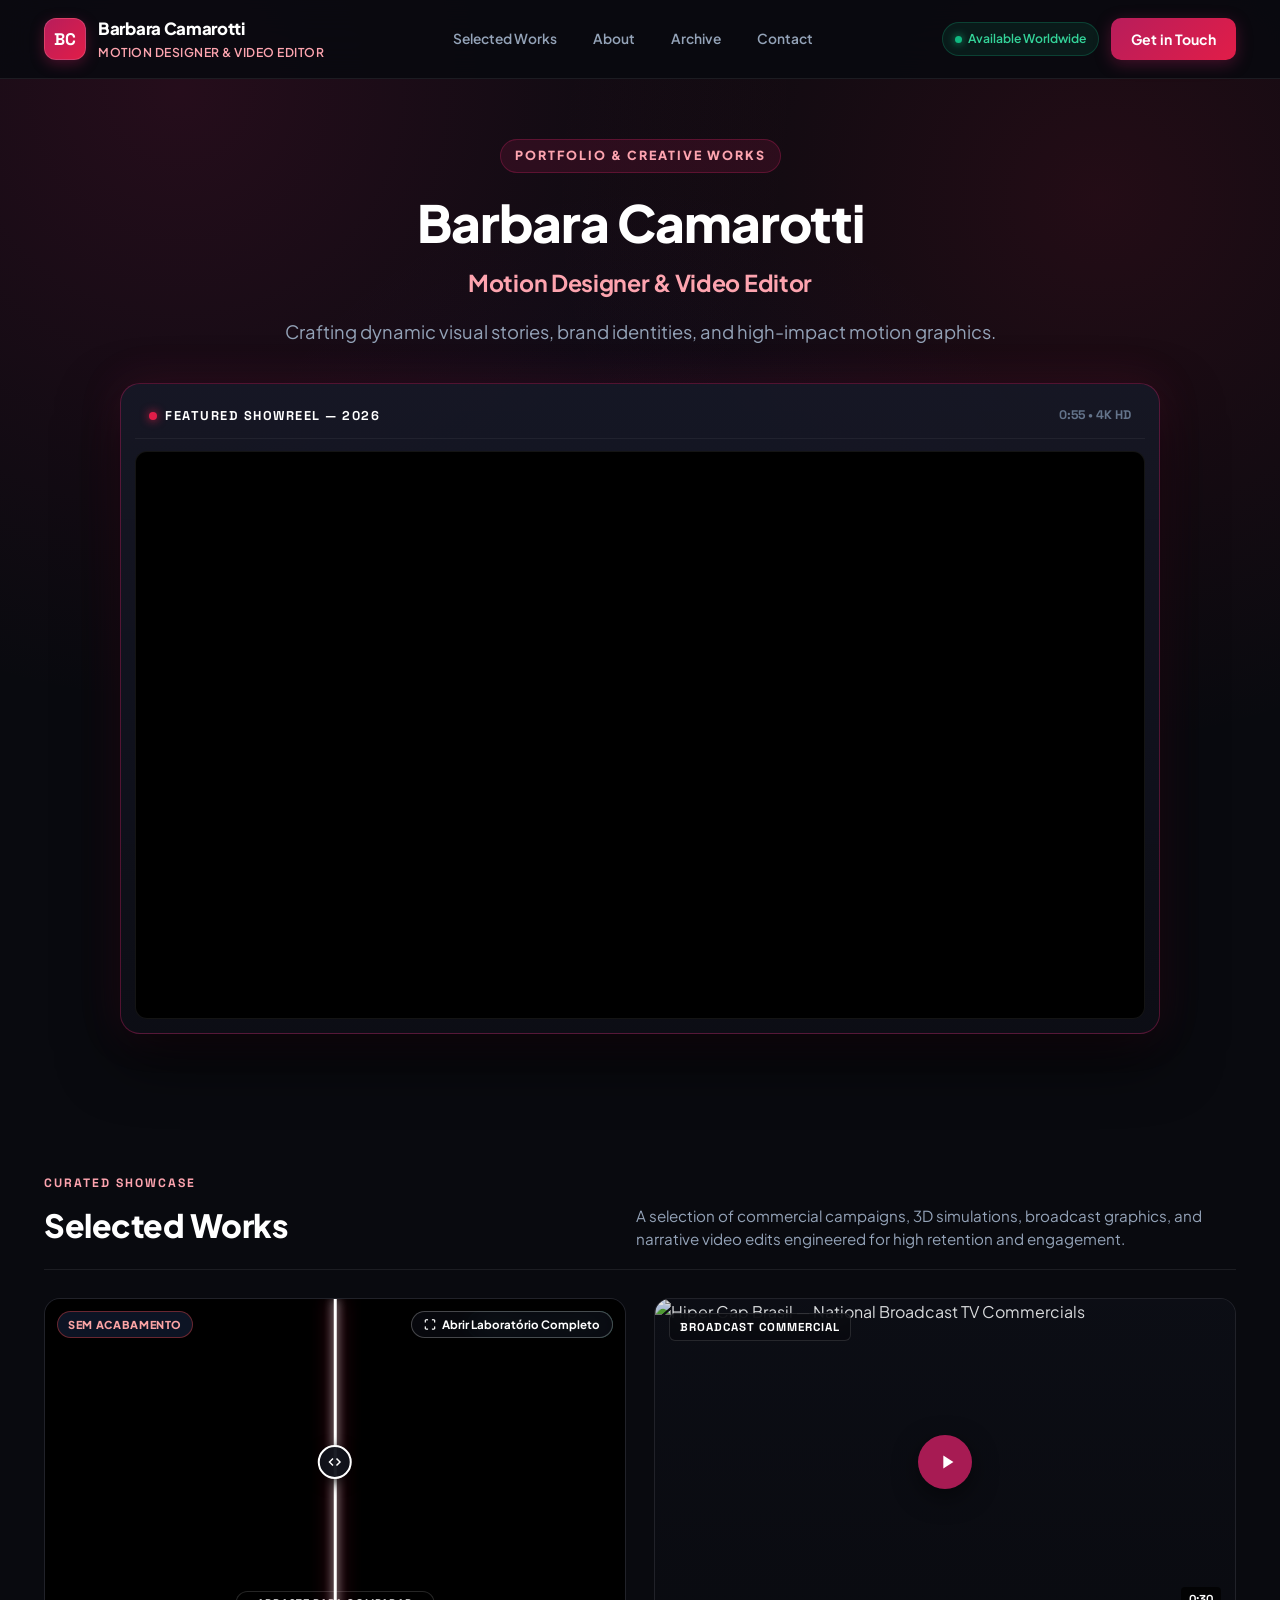
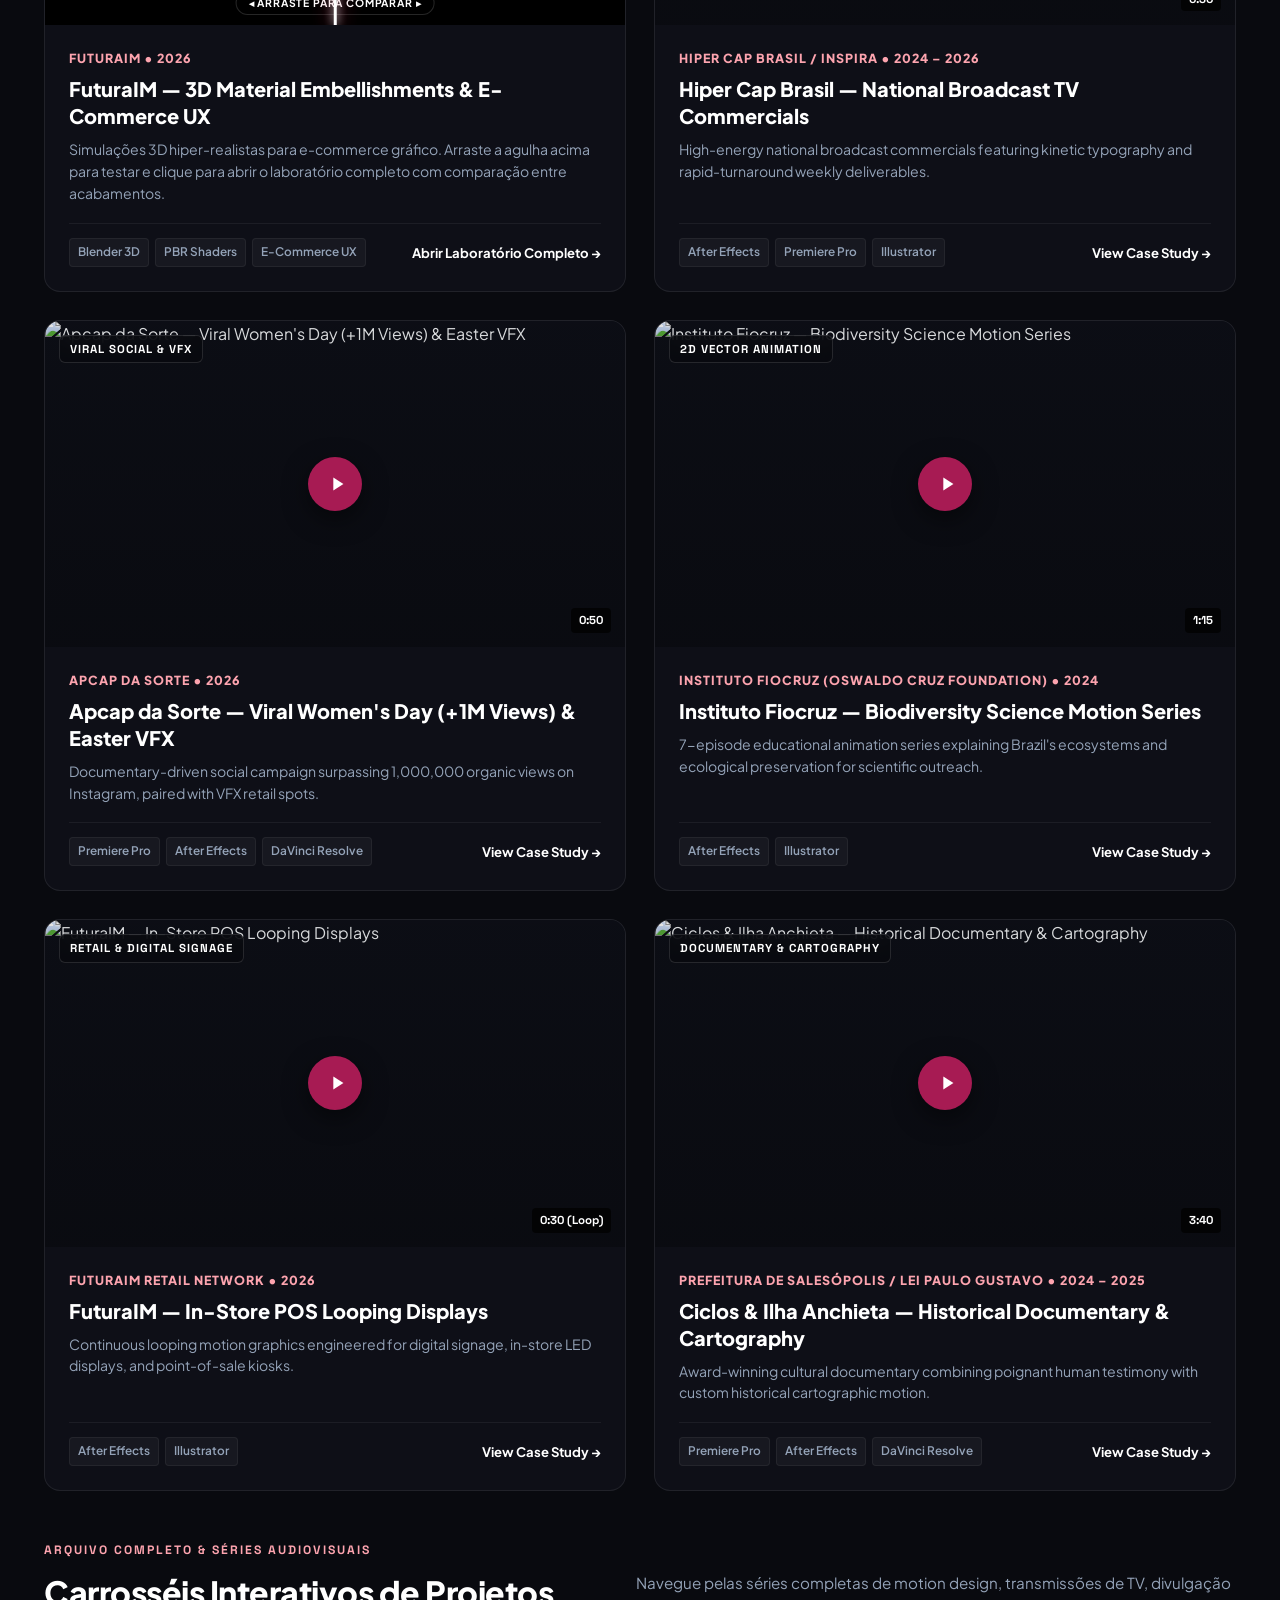
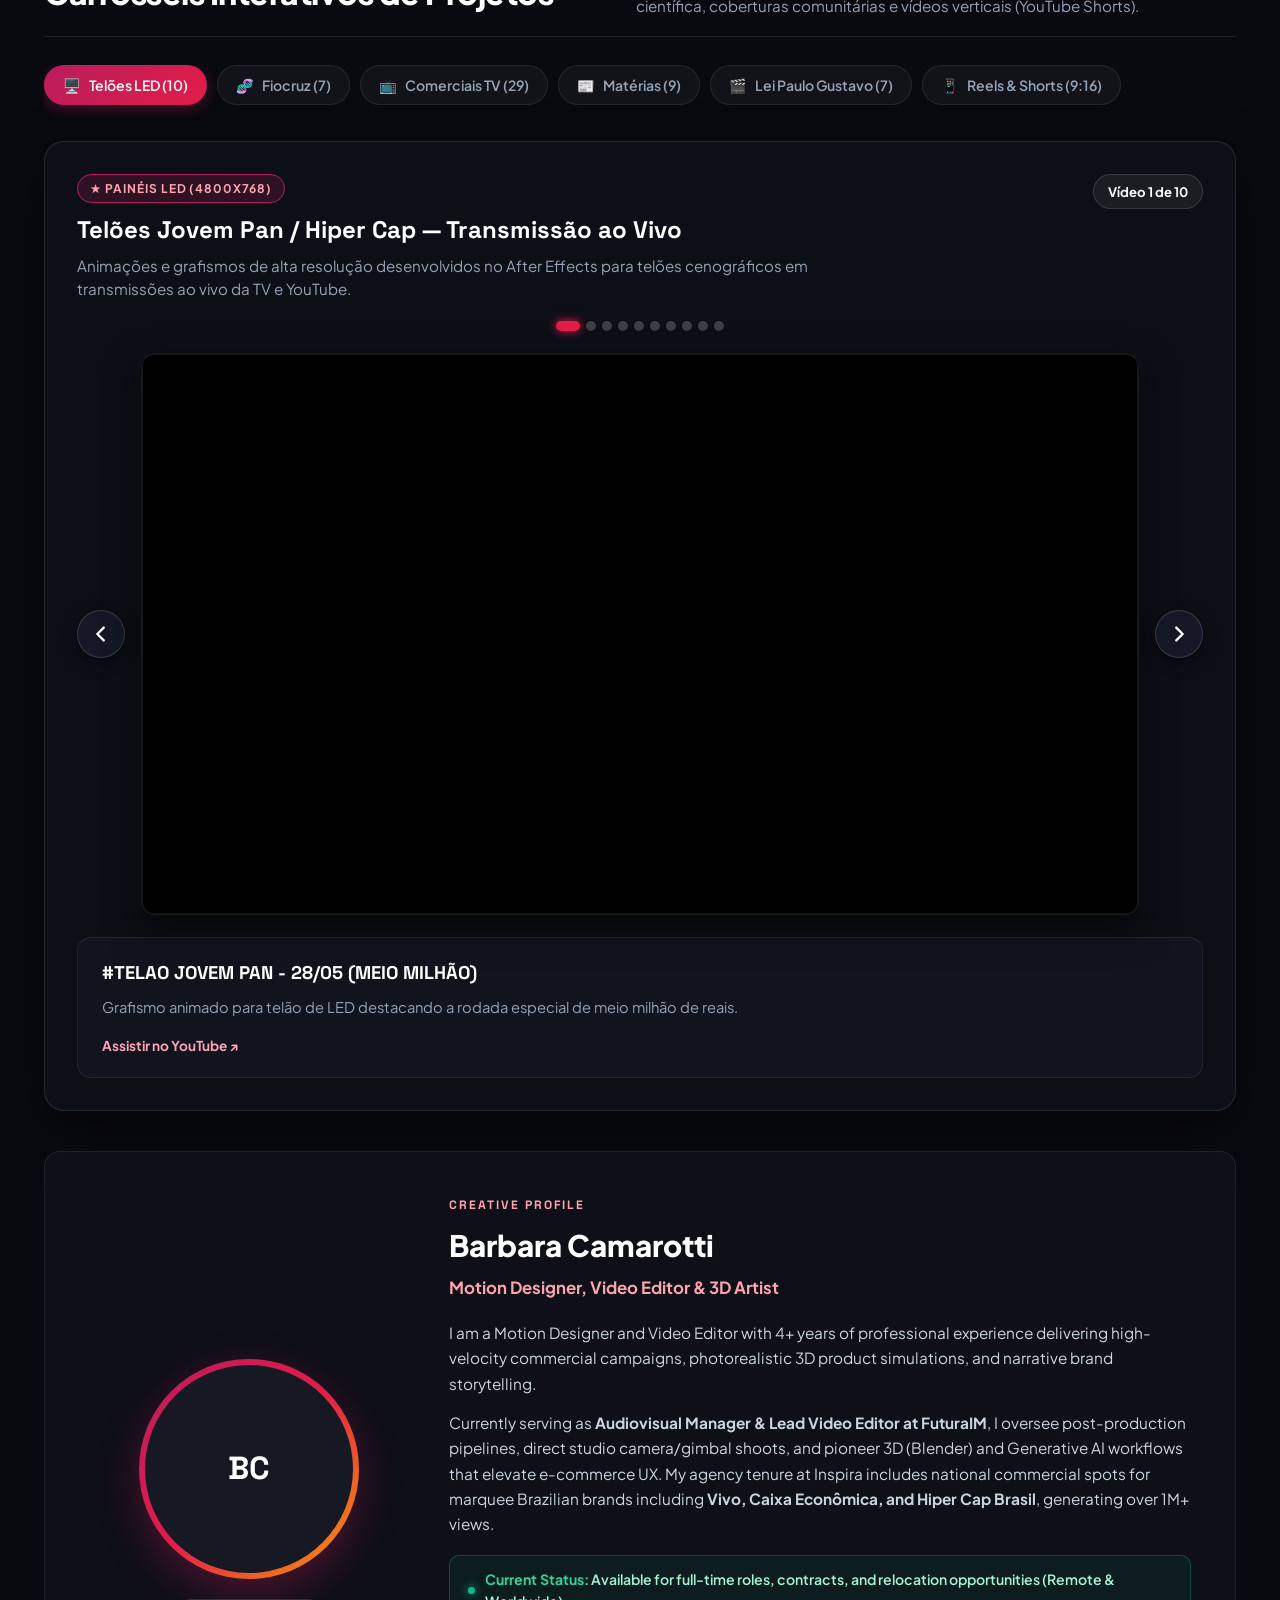
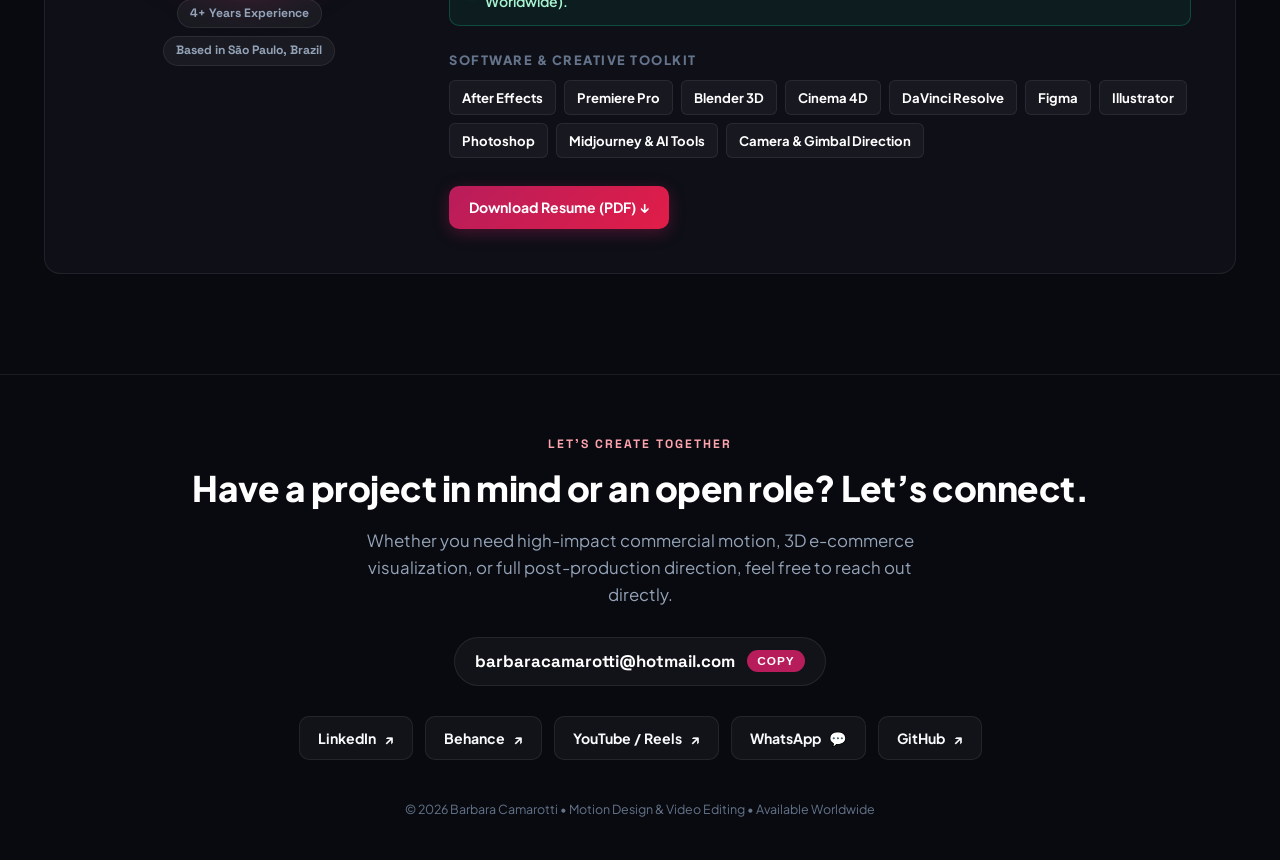
==== commit 9e4385c1: "fix(materials): resolve video freeze on switch, continuous sync lock, and set default to Sem Enobrec" ====
--- a/index.html
+++ b/index.html
@@ -1908,7 +1908,7 @@
                     <div class="project-meta-row">
                         <div class="tools-pill-group">
                             <span class="tool-tag">Blender 3D</span>
-                            <span class="tool-tag">Cycles PBR</span>
+                            <span class="tool-tag">PBR Shaders</span>
                             <span class="tool-tag">E-Commerce UX</span>
                         </div>
                         <span class="view-case-link">Abrir Laboratório Completo &rarr;</span>
@@ -2107,14 +2107,14 @@
                         </div>
                     </div>
 
-                    <!-- 1-Click Comparison Presets -->
+                    <!-- 1-Click Comparison Presets (Default: Sem Acabamento vs. Verniz Localizado) -->
                     <div class="comparator-presets-scroll">
                         <span class="preset-label-tag">Comparações Rápidas:</span>
-                        <button class="preset-chip active" onclick="loadComparisonPair('Assets/Videos/Enobrecimentos/Hot%20Stamping%20(Ouro).mp4', 'Hot Stamping Ouro Frente', 'Assets/Videos/Enobrecimentos/Hot%20Stamping%20(Dourado).mp4', 'Hot Stamping Dourado Frente', this)">
+                        <button class="preset-chip active" id="chipDefaultPair" onclick="loadComparisonPair('Assets/Videos/Enobrecimentos/Sem%20Enobrecimento.mp4', 'Sem Enobrecimento (Papel Cru)', 'Assets/Videos/Enobrecimentos/Verniz%20Localizado%20Frente.mp4', 'Verniz Localizado Frente', this)">
+                            💡 Sem Acabamento vs. Verniz Localizado
+                        </button>
+                        <button class="preset-chip" onclick="loadComparisonPair('Assets/Videos/Enobrecimentos/Hot%20Stamping%20(Ouro).mp4', 'Hot Stamping Ouro Frente', 'Assets/Videos/Enobrecimentos/Hot%20Stamping%20(Dourado).mp4', 'Hot Stamping Dourado Frente', this)">
                             🥇 Ouro vs. Dourado
-                        </button>
-                        <button class="preset-chip" onclick="loadComparisonPair('Assets/Videos/Enobrecimentos/Sem%20Enobrecimento.mp4', 'Sem Enobrecimento (Papel Cru)', 'Assets/Videos/Enobrecimentos/Verniz%20Localizado%20Frente.mp4', 'Verniz Localizado Frente', this)">
-                            💡 Sem Acabamento vs. Verniz Localizado
                         </button>
                         <button class="preset-chip" onclick="loadComparisonPair('Assets/Videos/Enobrecimentos/Sem%20Enobrecimento.mp4', 'Sem Enobrecimento (Papel Cru)', 'Assets/Videos/Enobrecimentos/Lamina%C3%A7%C3%A3o%20fosca%20e%20Verniz%20localizado.mp4', 'Laminação Fosca e Verniz Localizado', this)">
                             ✨ Sem Acabamento vs. Fosca + Verniz
@@ -2135,39 +2135,39 @@
                         <div class="selector-col">
                             <label for="selectLeftFinish" class="selector-label"><span class="dot-ind red"></span> Lado Esquerdo (Base):</label>
                             <select id="selectLeftFinish" class="custom-select-finish" onchange="onSelectSideChange('left')">
-                                <option value="Assets/Videos/Enobrecimentos/Sem%20Enobrecimento.mp4">Sem Enobrecimento (Papel Cru)</option><option value="Assets/Videos/Enobrecimentos/Verniz%20Localizado%20Frente.mp4">Verniz Localizado Frente</option><option value="Assets/Videos/Enobrecimentos/Lamina%C3%A7%C3%A3o%20fosca%20e%20Verniz%20localizado.mp4">Laminação Fosca e Verniz Localizado</option><option value="Assets/Videos/Enobrecimentos/Hot%20Stamping%20%28Ouro%29.mp4">Hot Stamping Ouro Frente</option><option value="Assets/Videos/Enobrecimentos/Hot%20Stamping%20%28Dourado%29.mp4">Hot Stamping Dourado Frente</option><option value="Assets/Videos/Enobrecimentos/Hot%20Stamping%20%28Prata%29.mp4">Hot Stamping Prata Frente</option><option value="Assets/Videos/Enobrecimentos/Hot%20Stamping%20%28Azul%29.mp4">Hot Stamping Azul Frente</option><option value="Assets/Videos/Enobrecimentos/Hot%20Stamping%20%28Vermelho%29.mp4">Hot Stamping Vermelho Frente</option><option value="Assets/Videos/Enobrecimentos/Hot%20Stamping%20%28Arco%20%C3%8Dris%29.mp4">Hot Stamping Arco-Íris Frente</option><option value="Assets/Videos/Enobrecimentos/Lamina%C3%A7%C3%A3o%20Soft%20Touch.mp4">Laminação Soft Touch Frente</option><option value="Assets/Videos/Enobrecimentos/Verniz%20Total%20Brilho%20Frente.mp4">Verniz Total Brilho Frente</option><option value="Assets/Videos/Enobrecimentos/Verniz%20Total%20Brilho%20Frente%20e%20Verso.mp4">Verniz Total Brilho Frente e Verso</option><option value="Assets/Videos/Enobrecimentos/Lamina%C3%A7%C3%A3o%20Fosca%20Frente%20e%20Verso.mp4">Laminação Fosca Frente e Verso</option>
+                                <option value="Assets/Videos/Enobrecimentos/Sem%20Enobrecimento.mp4" selected>Sem Enobrecimento (Papel Cru)</option><option value="Assets/Videos/Enobrecimentos/Verniz%20Localizado%20Frente.mp4">Verniz Localizado Frente</option><option value="Assets/Videos/Enobrecimentos/Lamina%C3%A7%C3%A3o%20fosca%20e%20Verniz%20localizado.mp4">Laminação Fosca e Verniz Localizado</option><option value="Assets/Videos/Enobrecimentos/Hot%20Stamping%20%28Ouro%29.mp4">Hot Stamping Ouro Frente</option><option value="Assets/Videos/Enobrecimentos/Hot%20Stamping%20%28Dourado%29.mp4">Hot Stamping Dourado Frente</option><option value="Assets/Videos/Enobrecimentos/Hot%20Stamping%20%28Prata%29.mp4">Hot Stamping Prata Frente</option><option value="Assets/Videos/Enobrecimentos/Hot%20Stamping%20%28Azul%29.mp4">Hot Stamping Azul Frente</option><option value="Assets/Videos/Enobrecimentos/Hot%20Stamping%20%28Vermelho%29.mp4">Hot Stamping Vermelho Frente</option><option value="Assets/Videos/Enobrecimentos/Hot%20Stamping%20%28Arco%20%C3%8Dris%29.mp4">Hot Stamping Arco-Íris Frente</option><option value="Assets/Videos/Enobrecimentos/Lamina%C3%A7%C3%A3o%20Soft%20Touch.mp4">Laminação Soft Touch Frente</option><option value="Assets/Videos/Enobrecimentos/Verniz%20Total%20Brilho%20Frente.mp4">Verniz Total Brilho Frente</option><option value="Assets/Videos/Enobrecimentos/Verniz%20Total%20Brilho%20Frente%20e%20Verso.mp4">Verniz Total Brilho Frente e Verso</option><option value="Assets/Videos/Enobrecimentos/Lamina%C3%A7%C3%A3o%20Fosca%20Frente%20e%20Verso.mp4">Laminação Fosca Frente e Verso</option>
                             </select>
                         </div>
                         <div class="selector-vs-badge">VS</div>
                         <div class="selector-col">
                             <label for="selectRightFinish" class="selector-label"><span class="dot-ind green"></span> Lado Direito (Comparação):</label>
                             <select id="selectRightFinish" class="custom-select-finish" onchange="onSelectSideChange('right')">
-                                <option value="Assets/Videos/Enobrecimentos/Sem%20Enobrecimento.mp4">Sem Enobrecimento (Papel Cru)</option><option value="Assets/Videos/Enobrecimentos/Verniz%20Localizado%20Frente.mp4">Verniz Localizado Frente</option><option value="Assets/Videos/Enobrecimentos/Lamina%C3%A7%C3%A3o%20fosca%20e%20Verniz%20localizado.mp4">Laminação Fosca e Verniz Localizado</option><option value="Assets/Videos/Enobrecimentos/Hot%20Stamping%20%28Ouro%29.mp4">Hot Stamping Ouro Frente</option><option value="Assets/Videos/Enobrecimentos/Hot%20Stamping%20%28Dourado%29.mp4">Hot Stamping Dourado Frente</option><option value="Assets/Videos/Enobrecimentos/Hot%20Stamping%20%28Prata%29.mp4">Hot Stamping Prata Frente</option><option value="Assets/Videos/Enobrecimentos/Hot%20Stamping%20%28Azul%29.mp4">Hot Stamping Azul Frente</option><option value="Assets/Videos/Enobrecimentos/Hot%20Stamping%20%28Vermelho%29.mp4">Hot Stamping Vermelho Frente</option><option value="Assets/Videos/Enobrecimentos/Hot%20Stamping%20%28Arco%20%C3%8Dris%29.mp4">Hot Stamping Arco-Íris Frente</option><option value="Assets/Videos/Enobrecimentos/Lamina%C3%A7%C3%A3o%20Soft%20Touch.mp4">Laminação Soft Touch Frente</option><option value="Assets/Videos/Enobrecimentos/Verniz%20Total%20Brilho%20Frente.mp4">Verniz Total Brilho Frente</option><option value="Assets/Videos/Enobrecimentos/Verniz%20Total%20Brilho%20Frente%20e%20Verso.mp4">Verniz Total Brilho Frente e Verso</option><option value="Assets/Videos/Enobrecimentos/Lamina%C3%A7%C3%A3o%20Fosca%20Frente%20e%20Verso.mp4">Laminação Fosca Frente e Verso</option>
+                                <option value="Assets/Videos/Enobrecimentos/Sem%20Enobrecimento.mp4">Sem Enobrecimento (Papel Cru)</option><option value="Assets/Videos/Enobrecimentos/Verniz%20Localizado%20Frente.mp4" selected>Verniz Localizado Frente</option><option value="Assets/Videos/Enobrecimentos/Lamina%C3%A7%C3%A3o%20fosca%20e%20Verniz%20localizado.mp4">Laminação Fosca e Verniz Localizado</option><option value="Assets/Videos/Enobrecimentos/Hot%20Stamping%20%28Ouro%29.mp4">Hot Stamping Ouro Frente</option><option value="Assets/Videos/Enobrecimentos/Hot%20Stamping%20%28Dourado%29.mp4">Hot Stamping Dourado Frente</option><option value="Assets/Videos/Enobrecimentos/Hot%20Stamping%20%28Prata%29.mp4">Hot Stamping Prata Frente</option><option value="Assets/Videos/Enobrecimentos/Hot%20Stamping%20%28Azul%29.mp4">Hot Stamping Azul Frente</option><option value="Assets/Videos/Enobrecimentos/Hot%20Stamping%20%28Vermelho%29.mp4">Hot Stamping Vermelho Frente</option><option value="Assets/Videos/Enobrecimentos/Hot%20Stamping%20%28Arco%20%C3%8Dris%29.mp4">Hot Stamping Arco-Íris Frente</option><option value="Assets/Videos/Enobrecimentos/Lamina%C3%A7%C3%A3o%20Soft%20Touch.mp4">Laminação Soft Touch Frente</option><option value="Assets/Videos/Enobrecimentos/Verniz%20Total%20Brilho%20Frente.mp4">Verniz Total Brilho Frente</option><option value="Assets/Videos/Enobrecimentos/Verniz%20Total%20Brilho%20Frente%20e%20Verso.mp4">Verniz Total Brilho Frente e Verso</option><option value="Assets/Videos/Enobrecimentos/Lamina%C3%A7%C3%A3o%20Fosca%20Frente%20e%20Verso.mp4">Laminação Fosca Frente e Verso</option>
                             </select>
                         </div>
                     </div>
 
-                    <!-- Split Slider Stage in Modal -->
+                    <!-- Split Slider Stage in Modal (Default: Sem Enobrecimento vs Verniz Localizado) -->
                     <div class="split-slider-box" id="modalSplitSliderStage" style="--split-pos: 50%;">
                         <div class="split-layer split-layer-before">
                             <div class="video-frame-16x9">
                                 <video id="modalVidLeft" class="split-video-elem" autoplay loop muted playsinline preload="auto">
-                                    <source src="Assets/Videos/Enobrecimentos/Hot%20Stamping%20(Ouro).mp4" type="video/mp4">
+                                    <source src="Assets/Videos/Enobrecimentos/Sem%20Enobrecimento.mp4" type="video/mp4">
                                 </video>
                             </div>
                             <div class="split-pill-badge pill-before">
-                                <span class="pill-dot red"></span> ESQUERDA: <span id="modalLabelLeft">Hot Stamping Ouro Frente</span>
+                                <span class="pill-dot red"></span> ESQUERDA: <span id="modalLabelLeft">Sem Enobrecimento (Papel Cru)</span>
                             </div>
                         </div>
 
                         <div class="split-layer split-layer-after" id="modalSplitLayerAfter">
                             <div class="video-frame-16x9">
                                 <video id="modalVidRight" class="split-video-elem" autoplay loop muted playsinline preload="auto">
-                                    <source src="Assets/Videos/Enobrecimentos/Hot%20Stamping%20(Dourado).mp4" type="video/mp4">
+                                    <source src="Assets/Videos/Enobrecimentos/Verniz%20Localizado%20Frente.mp4" type="video/mp4">
                                 </video>
                             </div>
                             <div class="split-pill-badge pill-after">
-                                <span class="pill-dot green"></span> DIREITA: <span id="modalLabelRight">Hot Stamping Dourado Frente</span>
+                                <span class="pill-dot green"></span> DIREITA: <span id="modalLabelRight">Verniz Localizado Frente</span>
                             </div>
                         </div>
 
@@ -2186,11 +2186,11 @@
                         <div class="sbs-card">
                             <div class="sbs-header-bar">
                                 <span class="sbs-badge sbs-before">LADO ESQUERDO</span>
-                                <h5 class="sbs-finish-title" id="modalSbsTitleLeft">Hot Stamping Ouro Frente</h5>
+                                <h5 class="sbs-finish-title" id="modalSbsTitleLeft">Sem Enobrecimento (Papel Cru)</h5>
                             </div>
                             <div class="video-frame-16x9">
                                 <video id="modalSbsVidLeft" class="split-video-elem" autoplay loop muted playsinline preload="auto">
-                                    <source src="Assets/Videos/Enobrecimentos/Hot%20Stamping%20(Ouro).mp4" type="video/mp4">
+                                    <source src="Assets/Videos/Enobrecimentos/Sem%20Enobrecimento.mp4" type="video/mp4">
                                 </video>
                             </div>
                         </div>
@@ -2198,11 +2198,11 @@
                         <div class="sbs-card">
                             <div class="sbs-header-bar">
                                 <span class="sbs-badge sbs-after">LADO DIREITO</span>
-                                <h5 class="sbs-finish-title" id="modalSbsTitleRight">Hot Stamping Dourado Frente</h5>
+                                <h5 class="sbs-finish-title" id="modalSbsTitleRight">Verniz Localizado Frente</h5>
                             </div>
                             <div class="video-frame-16x9">
                                 <video id="modalSbsVidRight" class="split-video-elem" autoplay loop muted playsinline preload="auto">
-                                    <source src="Assets/Videos/Enobrecimentos/Hot%20Stamping%20(Dourado).mp4" type="video/mp4">
+                                    <source src="Assets/Videos/Enobrecimentos/Verniz%20Localizado%20Frente.mp4" type="video/mp4">
                                 </video>
                             </div>
                         </div>
@@ -2518,7 +2518,64 @@
         if (box) box.style.setProperty('--teaser-pos', val + '%');
     }
 
-    // Teaser Card Videos Sync
+    // Global Video Switcher & Play helpers
+    let isSwitchingVideo = false;
+    let modalSyncInitDone = false;
+    let lastModalSyncTime = 0;
+    let lastLeftTime = 0;
+
+    function safePlay(v) {
+        if (!v) return;
+        v.muted = true;
+        try {
+            const p = v.play();
+            if (p && typeof p.catch === 'function') {
+                p.catch(() => {});
+            }
+        } catch(e) {}
+    }
+
+    function changeVideoSrc(video, newSrc, seekTime) {
+        if (!video) return Promise.resolve();
+        return new Promise(resolve => {
+            video.muted = true;
+            let finished = false;
+
+            function done() {
+                if (finished) return;
+                finished = true;
+                video.removeEventListener('loadeddata', onData);
+                video.removeEventListener('error', onError);
+                safePlay(video);
+                resolve();
+            }
+
+            function onData() {
+                video.muted = true;
+                if (typeof seekTime === 'number' && seekTime > 0.05) {
+                    try {
+                        video.currentTime = seekTime;
+                    } catch(e) {}
+                }
+                done();
+            }
+
+            function onError() {
+                done();
+            }
+
+            video.addEventListener('loadeddata', onData, { once: true });
+            video.addEventListener('error', onError, { once: true });
+            setTimeout(done, 500);
+
+            video.src = newSrc;
+            try {
+                video.load();
+            } catch(e) {}
+        });
+    }
+
+    // Teaser Card Videos Sync (on homepage)
     function syncTeaserVideos() {
         const vA = document.getElementById('teaserVidBefore');
         const vB = document.getElementById('teaserVidAfter');
@@ -2527,19 +2584,26 @@
         vA.muted = true;
         vB.muted = true;
 
+        let lastTeaserSync = 0;
         vA.addEventListener('timeupdate', () => {
-            if (Math.abs(vB.currentTime - vA.currentTime) > 0.04) {
-                vB.currentTime = vA.currentTime;
+            const cur = vA.currentTime;
+            const now = Date.now();
+            if (cur < 0.2) {
+                if (vB.readyState >= 2 && !vB.seeking) vB.currentTime = cur;
+            } else if (now - lastTeaserSync > 400) {
+                if (vB.readyState >= 3 && !vB.seeking) {
+                    if (Math.abs(vB.currentTime - cur) > 0.15) {
+                        lastTeaserSync = now;
+                        vB.currentTime = cur;
+                    }
+                }
             }
         });
-        vA.addEventListener('play', () => {
-            vB.currentTime = vA.currentTime;
-            vB.play().catch(() => {});
-        });
+        vA.addEventListener('play', () => safePlay(vB));
         vA.addEventListener('pause', () => vB.pause());
     }
 
-    // Modal Comparator Clock Synchronization (Master: Left Video)
+    // Modal Comparator Synchronization
     function syncModalVideos() {
         const vLeft = document.getElementById('modalVidLeft');
         const vRight = document.getElementById('modalVidRight');
@@ -2552,28 +2616,67 @@
         if (sbsL) sbsL.muted = true;
         if (sbsR) sbsR.muted = true;
 
-        vLeft.ontimeupdate = () => {
+        safePlay(vLeft);
+        safePlay(vRight);
+        if (sbsL) safePlay(sbsL);
+        if (sbsR) safePlay(sbsR);
+
+        if (modalSyncInitDone) return;
+        modalSyncInitDone = true;
+
+        vLeft.addEventListener('timeupdate', () => {
+            if (isSwitchingVideo) return;
             const cur = vLeft.currentTime;
-            if (Math.abs(vRight.currentTime - cur) > 0.04) {
-                vRight.currentTime = cur;
+            const now = Date.now();
+
+            // 1. Detect loop wrap-around (when left video loops back to 0)
+            if (cur < lastLeftTime - 1.0) {
+                if (vRight && !vRight.seeking && vRight.readyState >= 2) {
+                    vRight.currentTime = cur;
+                    safePlay(vRight);
+                }
+                if (sbsL && !sbsL.seeking && sbsL.readyState >= 2) {
+                    sbsL.currentTime = cur;
+                    safePlay(sbsL);
+                }
+                if (sbsR && !sbsR.seeking && sbsR.readyState >= 2) {
+                    sbsR.currentTime = cur;
+                    safePlay(sbsR);
+                }
+                lastModalSyncTime = now;
             }
-            if (sbsL && Math.abs(sbsL.currentTime - cur) > 0.04) sbsL.currentTime = cur;
-            if (sbsR && Math.abs(sbsR.currentTime - cur) > 0.04) sbsR.currentTime = cur;
-        };
-
-        vLeft.onplay = () => {
-            const cur = vLeft.currentTime;
-            vRight.currentTime = cur;
-            vRight.play().catch(() => {});
-            if (sbsL) { sbsL.currentTime = cur; sbsL.play().catch(() => {}); }
-            if (sbsR) { sbsR.currentTime = cur; sbsR.play().catch(() => {}); }
-        };
-
-        vLeft.onpause = () => {
-            vRight.pause();
+            // 2. Normal drift alignment (debounced to 400ms, threshold 0.15s)
+            else if (now - lastModalSyncTime > 400) {
+                if (vRight && !vRight.seeking && vRight.readyState >= 3 && !vRight.paused) {
+                    const diff = Math.abs(cur - vRight.currentTime);
+                    if (diff > 0.15 && diff < 7.2) {
+                        lastModalSyncTime = now;
+                        vRight.currentTime = cur;
+                    }
+                }
+            }
+            lastLeftTime = cur;
+        });
+
+        vLeft.addEventListener('play', () => {
+            if (isSwitchingVideo) return;
+            safePlay(vRight);
+            if (sbsL) safePlay(sbsL);
+            if (sbsR) safePlay(sbsR);
+        });
+
+        vLeft.addEventListener('pause', () => {
+            if (isSwitchingVideo) return;
+            if (vRight) vRight.pause();
             if (sbsL) sbsL.pause();
             if (sbsR) sbsR.pause();
-        };
+        });
+
+        vRight.addEventListener('pause', () => {
+            if (!isSwitchingVideo && vLeft && !vLeft.paused) {
+                safePlay(vRight);
+            }
+        });
     }
 
     function onModalSplitMove(val) {
@@ -2601,12 +2704,16 @@
     }
 
     function setModalCompareSide(side, src, name) {
-        const vidElem = side === 'left' ? document.getElementById('modalVidLeft') : document.getElementById('modalVidRight');
-        const sbsElem = side === 'left' ? document.getElementById('modalSbsVidLeft') : document.getElementById('modalSbsVidRight');
-        const labelElem = side === 'left' ? document.getElementById('modalLabelLeft') : document.getElementById('modalLabelRight');
-        const sbsTitle = side === 'left' ? document.getElementById('modalSbsTitleLeft') : document.getElementById('modalSbsTitleRight');
-        const selectElem = side === 'left' ? document.getElementById('selectLeftFinish') : document.getElementById('selectRightFinish');
-        const masterVid = document.getElementById('modalVidLeft');
+        isSwitchingVideo = true;
+        document.querySelectorAll('.preset-chip').forEach(c => c.classList.remove('active'));
+
+        const isLeft = (side === 'left');
+        const vidElem = isLeft ? document.getElementById('modalVidLeft') : document.getElementById('modalVidRight');
+        const sbsElem = isLeft ? document.getElementById('modalSbsVidLeft') : document.getElementById('modalSbsVidRight');
+        const labelElem = isLeft ? document.getElementById('modalLabelLeft') : document.getElementById('modalLabelRight');
+        const sbsTitle = isLeft ? document.getElementById('modalSbsTitleLeft') : document.getElementById('modalSbsTitleRight');
+        const selectElem = isLeft ? document.getElementById('selectLeftFinish') : document.getElementById('selectRightFinish');
+        const refVid = isLeft ? document.getElementById('modalVidRight') : document.getElementById('modalVidLeft');
 
         if (labelElem) labelElem.innerText = name;
         if (sbsTitle) sbsTitle.innerText = name;
@@ -2620,29 +2727,23 @@
             }
         }
 
-        if (vidElem) {
-            vidElem.src = src;
-            vidElem.oncanplay = function() {
-                if (masterVid) vidElem.currentTime = masterVid.currentTime;
-                vidElem.play().catch(() => {});
-            };
-            vidElem.load();
-        }
-        if (sbsElem) {
-            sbsElem.src = src;
-            sbsElem.oncanplay = function() {
-                if (masterVid) sbsElem.currentTime = masterVid.currentTime;
-                sbsElem.play().catch(() => {});
-            };
-            sbsElem.load();
-        }
+        const seekTime = (refVid && refVid.currentTime > 0) ? (refVid.currentTime % 8) : 0;
+
+        Promise.all([
+            changeVideoSrc(vidElem, src, seekTime),
+            changeVideoSrc(sbsElem, src, seekTime)
+        ]).then(() => {
+            setTimeout(() => {
+                isSwitchingVideo = false;
+            }, 150);
+        });
 
         const compBox = document.getElementById('modalComparatorBox');
         if (compBox) compBox.scrollIntoView({ behavior: 'smooth', block: 'start' });
     }
 
     function onSelectSideChange(side) {
-        const select = side === 'left' ? document.getElementById('selectLeftFinish') : document.getElementById('selectRightFinish');
+        const select = (side === 'left') ? document.getElementById('selectLeftFinish') : document.getElementById('selectRightFinish');
         if (!select) return;
         const src = select.value;
         const name = select.options[select.selectedIndex].text;
@@ -2650,22 +2751,95 @@
     }
 
     function loadComparisonPair(srcL, nameL, srcR, nameR, btnElem) {
-        setModalCompareSide('left', srcL, nameL);
-        setModalCompareSide('right', srcR, nameR);
+        isSwitchingVideo = true;
 
         document.querySelectorAll('.preset-chip').forEach(c => c.classList.remove('active'));
         if (btnElem) btnElem.classList.add('active');
+
+        const vLeft = document.getElementById('modalVidLeft');
+        const vRight = document.getElementById('modalVidRight');
+        const sbsL = document.getElementById('modalSbsVidLeft');
+        const sbsR = document.getElementById('modalSbsVidRight');
+        const lblL = document.getElementById('modalLabelLeft');
+        const lblR = document.getElementById('modalLabelRight');
+        const sbsTL = document.getElementById('modalSbsTitleLeft');
+        const sbsTR = document.getElementById('modalSbsTitleRight');
+        const selL = document.getElementById('selectLeftFinish');
+        const selR = document.getElementById('selectRightFinish');
+
+        if (lblL) lblL.innerText = nameL;
+        if (lblR) lblR.innerText = nameR;
+        if (sbsTL) sbsTL.innerText = nameL;
+        if (sbsTR) sbsTR.innerText = nameR;
+
+        if (selL) {
+            for (let opt of selL.options) {
+                if (opt.value === srcL || decodeURIComponent(opt.value) === decodeURIComponent(srcL)) {
+                    selL.value = opt.value;
+                    break;
+                }
+            }
+        }
+        if (selR) {
+            for (let opt of selR.options) {
+                if (opt.value === srcR || decodeURIComponent(opt.value) === decodeURIComponent(srcR)) {
+                    selR.value = opt.value;
+                    break;
+                }
+            }
+        }
+
+        Promise.all([
+            changeVideoSrc(vLeft, srcL, 0),
+            changeVideoSrc(vRight, srcR, 0),
+            changeVideoSrc(sbsL, srcL, 0),
+            changeVideoSrc(sbsR, srcR, 0)
+        ]).then(() => {
+            setTimeout(() => {
+                if (vLeft) { vLeft.currentTime = 0; safePlay(vLeft); }
+                if (vRight) { vRight.currentTime = 0; safePlay(vRight); }
+                if (sbsL) { sbsL.currentTime = 0; safePlay(sbsL); }
+                if (sbsR) { sbsR.currentTime = 0; safePlay(sbsR); }
+                isSwitchingVideo = false;
+            }, 120);
+        });
+    }
+
+    function resetToDefaultComparison() {
+        const vLeft = document.getElementById('modalVidLeft');
+        const vRight = document.getElementById('modalVidRight');
+        const defaultLeftSrc = "Assets/Videos/Enobrecimentos/Sem%20Enobrecimento.mp4";
+        const defaultRightSrc = "Assets/Videos/Enobrecimentos/Verniz%20Localizado%20Frente.mp4";
+
+        const leftIsDefault = vLeft && (vLeft.currentSrc.includes("Sem%20Enobrecimento") || decodeURIComponent(vLeft.currentSrc).includes("Sem Enobrecimento"));
+        const rightIsDefault = vRight && (vRight.currentSrc.includes("Verniz%20Localizado%20Frente") || decodeURIComponent(vRight.currentSrc).includes("Verniz Localizado Frente"));
+
+        if (leftIsDefault && rightIsDefault) {
+            if (vLeft) { vLeft.currentTime = 0; safePlay(vLeft); }
+            if (vRight) { vRight.currentTime = 0; safePlay(vRight); }
+            document.querySelectorAll('.preset-chip').forEach(c => c.classList.remove('active'));
+            const defChip = document.getElementById('chipDefaultPair');
+            if (defChip) defChip.classList.add('active');
+        } else {
+            loadComparisonPair(
+                defaultLeftSrc,
+                'Sem Enobrecimento (Papel Cru)',
+                defaultRightSrc,
+                'Verniz Localizado Frente',
+                document.getElementById('chipDefaultPair')
+            );
+        }
     }
 
     document.addEventListener('DOMContentLoaded', function() {
         syncTeaserVideos();
         const sL = document.getElementById('selectLeftFinish');
         const sR = document.getElementById('selectRightFinish');
-        if (sL) sL.selectedIndex = 3; // Ouro
-        if (sR) sR.selectedIndex = 4; // Dourado
+        if (sL) sL.selectedIndex = 0;
+        if (sR) sR.selectedIndex = 1;
     });
     </script>
-
+    
     <!-- Section: Interactive Carousels (Restored Full Archive) -->
     <section class="archive-section" id="archive">
         <div class="section-heading-block">
@@ -3028,11 +3202,12 @@
     if (projectId === 'futuraim_3d') {
         if (stdWrap) stdWrap.style.display = 'none';
         if (labWrap) labWrap.style.display = 'block';
-        if (typeof syncModalVideos === 'function') syncModalVideos();
-        const vL = document.getElementById('modalVidLeft');
-        const vR = document.getElementById('modalVidRight');
-        if (vL) { vL.currentTime = 0; vL.play().catch(() => {}); }
-        if (vR) { vR.currentTime = 0; vR.play().catch(() => {}); }
+        if (typeof resetToDefaultComparison === 'function') {
+            resetToDefaultComparison();
+        }
+        if (typeof syncModalVideos === 'function') {
+            syncModalVideos();
+        }
     } else {
         if (stdWrap) stdWrap.style.display = 'block';
         if (labWrap) labWrap.style.display = 'none';
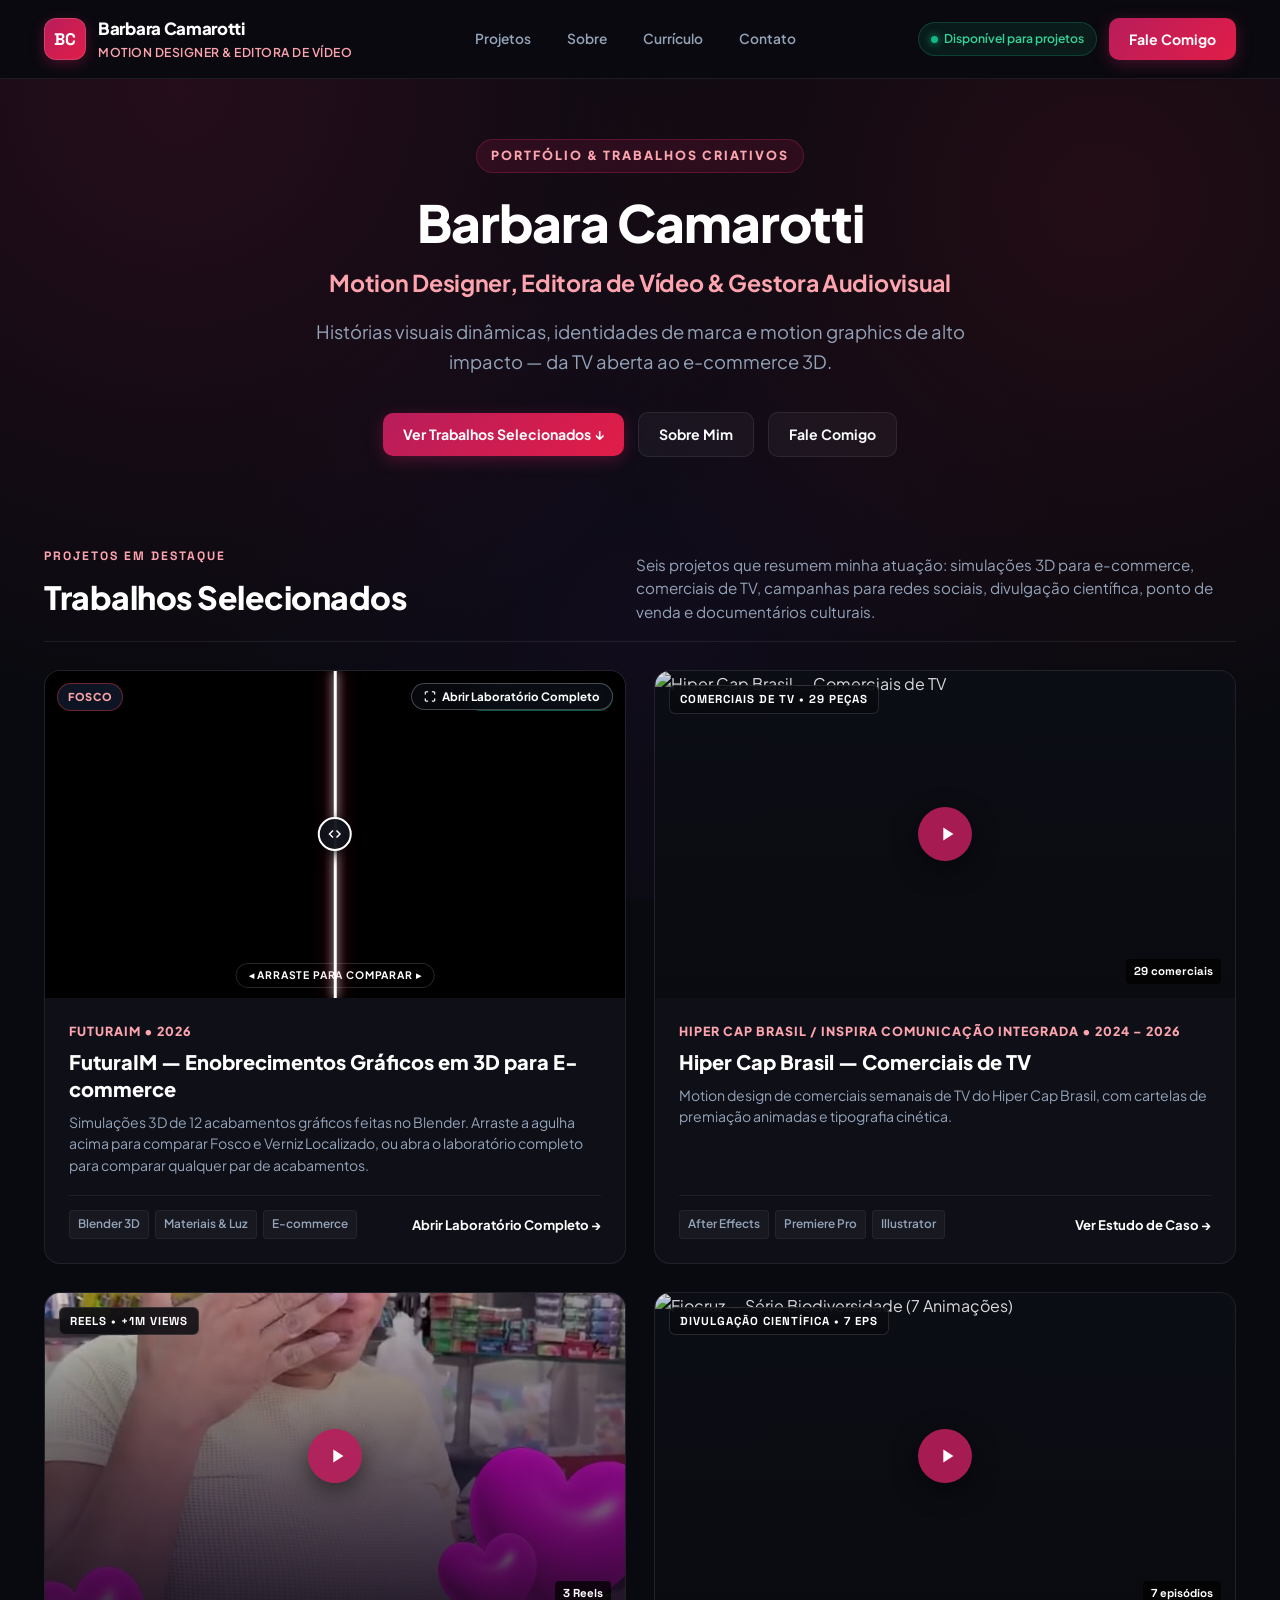
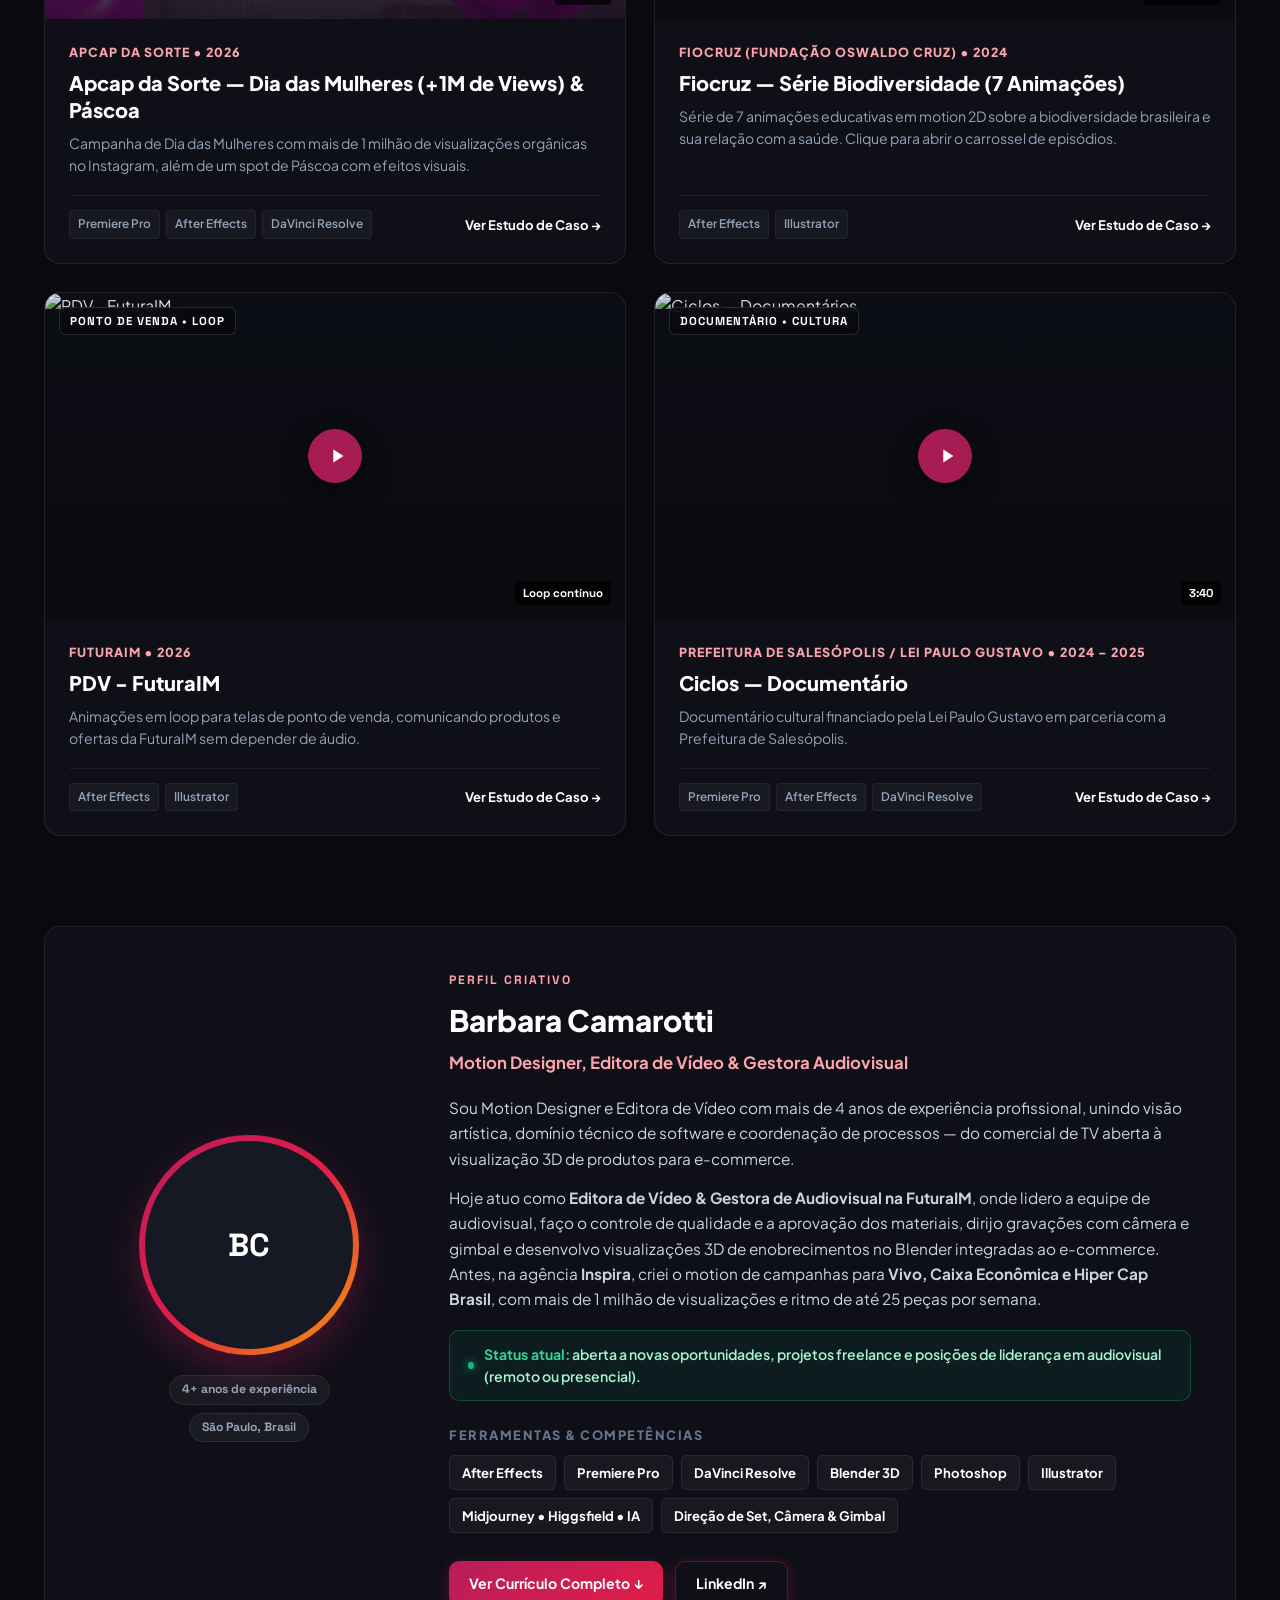
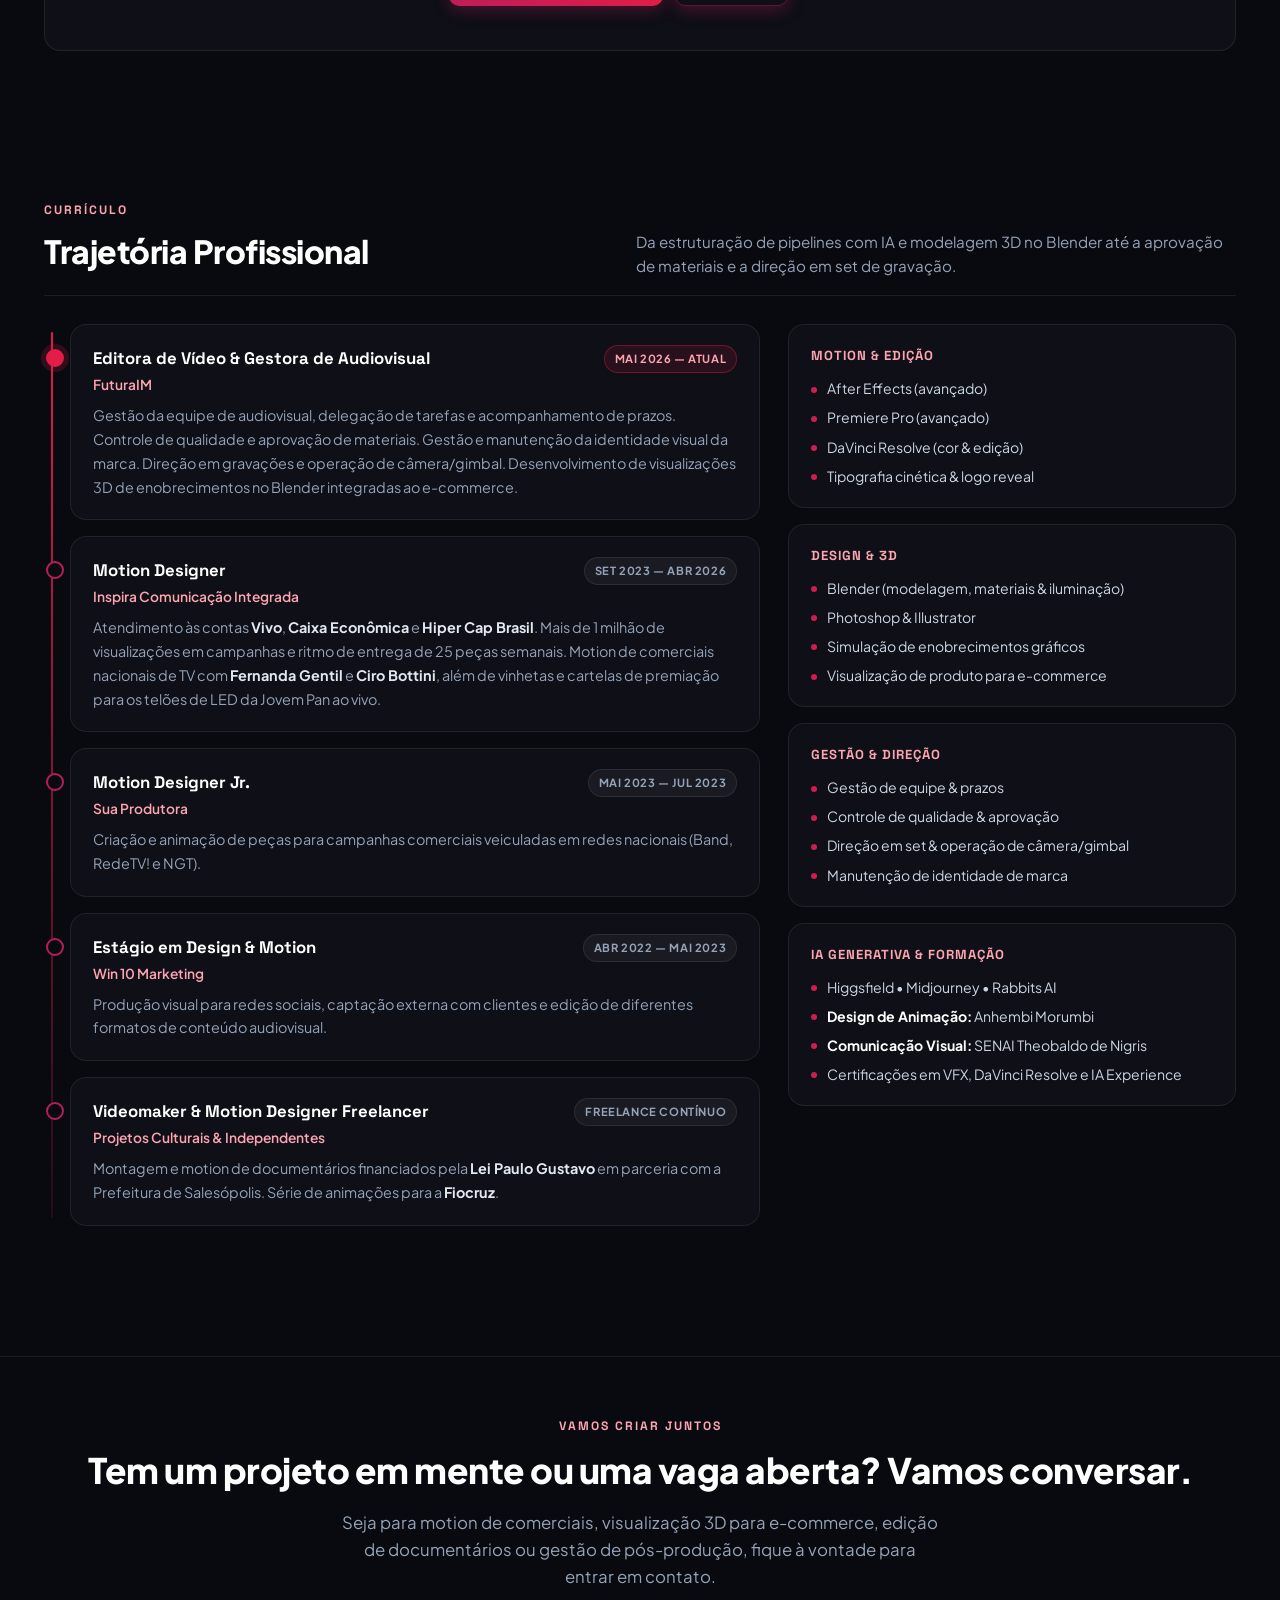
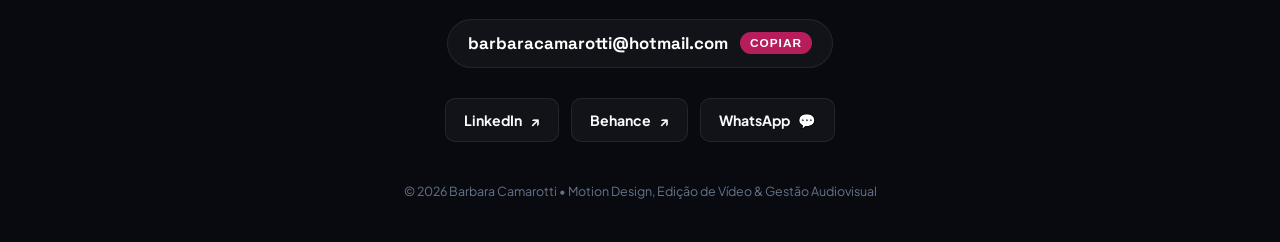
==== commit 14d8a33f: "feat: publicacao portfolio v2 - 6 projetos, comparador 3D e curriculo" ====
--- a/index.html
+++ b/index.html
@@ -1,2582 +1,4238 @@
 <!DOCTYPE html>
-<html lang="en">
+<html lang="pt-BR">
+
 <head>
-    <meta charset="UTF-8">
-    <meta name="viewport" content="width=device-width, initial-scale=1.0, maximum-scale=5.0">
-    <title>Barbara Camarotti — Motion Designer & Video Editor</title>
-    <meta name="description" content="Portfolio of Barbara Camarotti. Motion Designer and Video Editor specializing in dynamic visual stories, 3D product simulation, brand identities, and high-impact commercial motion graphics.">
-    
-    <meta property="og:type" content="website">
-    <meta property="og:title" content="Barbara Camarotti — Motion Designer & Video Editor">
-    <meta property="og:description" content="Crafting dynamic visual stories, brand identities, and high-impact motion graphics.">
-    <meta property="og:image" content="https://lh3.googleusercontent.com/d/18APCu54tJ6LI7LJpO-CQb5YvElQgeRLm">
-    <meta property="og:locale" content="en_US">
-    <meta name="twitter:card" content="summary_large_image">
-
-    <link rel="icon" type="image/svg+xml" href="data:image/svg+xml,%3Csvg xmlns='http://www.w3.org/2000/svg' viewBox='0 0 100 100'%3E%3Cdefs%3E%3ClinearGradient id='g' x1='0%25' y1='0%25' x2='100%25' y2='100%25'%3E%3Cstop offset='0%25' stop-color='%23b81d5b'/%3E%3Cstop offset='100%25' stop-color='%23e11d48'/%3E%3C/linearGradient%3E%3C/defs%3E%3Crect width='100' height='100' rx='26' fill='url(%23g)'/%3E%3Ctext x='50%25' y='55%25' text-anchor='middle' dominant-baseline='central' font-family='system-ui, sans-serif' font-weight='900' font-size='48' fill='%23ffffff'%3EBC%3C/text%3E%3C/svg%3E">
-
-    <link rel="preconnect" href="https://fonts.googleapis.com">
-    <link rel="preconnect" href="https://fonts.gstatic.com" crossorigin>
-    <link href="https://fonts.googleapis.com/css2?family=Plus+Jakarta+Sans:wght@400;500;600;700;800&family=Space+Grotesk:wght@600;700;800&display=swap" rel="stylesheet">
-
-    <style>
-    
-:root {
-  --bg: #090a0f;
-  --bg-card: rgba(16, 18, 27, 0.75);
-  --bg-card-hover: rgba(22, 25, 38, 0.9);
-  --border: rgba(255, 255, 255, 0.08);
-  --border-hover: rgba(225, 29, 72, 0.4);
-  --wine: #b81d5b;
-  --wine-light: #fda4af;
-  --wine-glow: rgba(184, 29, 91, 0.35);
-  --crimson: #e11d48;
-  --gold: #f59e0b;
-  --text-primary: #f8fafc;
-  --text-secondary: #94a3b8;
-  --text-muted: #64748b;
-  --radius-lg: 16px;
-  --radius-md: 10px;
-  --radius-sm: 6px;
-}
-
-* { box-sizing: border-box; margin: 0; padding: 0; -webkit-tap-highlight-color: transparent; }
-html { scroll-behavior: smooth; }
-
-body {
-  background-color: var(--bg);
-  color: var(--text-primary);
-  font-family: 'Plus Jakarta Sans', -apple-system, BlinkMacSystemFont, sans-serif;
-  line-height: 1.6;
-  overflow-x: hidden;
-  background-image:
-    radial-gradient(circle at 14% 10%, rgba(184, 29, 91, 0.16), transparent 45%),
-    radial-gradient(circle at 86% 22%, rgba(225, 29, 72, 0.12), transparent 42%),
-    radial-gradient(circle at 50% 70%, rgba(147, 51, 234, 0.06), transparent 50%);
-  background-attachment: fixed;
-}
-
-.container { max-width: 1240px; margin: 0 auto; padding: 0 24px; }
-
-/* Sticky Navbar */
-header.site-header {
-  position: sticky; top: 0; z-index: 100;
-  backdrop-filter: blur(20px); -webkit-backdrop-filter: blur(20px);
-  background: rgba(9, 10, 15, 0.88);
-  border-bottom: 1px solid var(--border);
-  padding: 16px 0;
-}
-.nav-inner { display: flex; justify-content: space-between; align-items: center; gap: 16px; }
-.brand-link { display: flex; align-items: center; gap: 12px; text-decoration: none; color: #fff; }
-.brand-avatar {
-  width: 42px; height: 42px; border-radius: 12px;
-  background: linear-gradient(135deg, var(--wine), var(--crimson));
-  display: flex; align-items: center; justify-content: center;
-  font-family: 'Space Grotesk', sans-serif; font-weight: 800; font-size: 1.05rem;
-  border: 1.5px solid rgba(255, 255, 255, 0.15); box-shadow: 0 4px 14px var(--wine-glow);
-}
-.brand-text h1 { font-size: 1.05rem; font-weight: 800; letter-spacing: -0.3px; }
-.brand-text p { font-size: 0.76rem; color: var(--wine-light); font-weight: 600; text-transform: uppercase; letter-spacing: 0.5px; }
-
-.nav-links { display: flex; align-items: center; gap: 8px; }
-.nav-link {
-  color: var(--text-secondary); text-decoration: none; font-size: 0.86rem; font-weight: 600;
-  padding: 8px 14px; border-radius: var(--radius-sm); transition: all 0.2s ease;
-}
-.nav-link:hover { color: #fff; background: rgba(255, 255, 255, 0.05); }
-
-.nav-actions { display: flex; align-items: center; gap: 12px; }
-.status-pill {
-  display: inline-flex; align-items: center; gap: 6px; padding: 6px 12px;
-  background: rgba(16, 185, 129, 0.1); border: 1px solid rgba(16, 185, 129, 0.25);
-  color: #34d399; font-size: 0.76rem; font-weight: 600; border-radius: 20px; white-space: nowrap;
-}
-.status-dot { width: 7px; height: 7px; background: #10b981; border-radius: 50%; box-shadow: 0 0 8px #10b981; animation: pulse 2s infinite; }
-@keyframes pulse { 0%, 100% { opacity: 1; } 50% { opacity: 0.4; } }
-
-.btn {
-  display: inline-flex; align-items: center; justify-content: center; gap: 8px;
-  padding: 10px 20px; border-radius: var(--radius-md); font-weight: 700; font-size: 0.88rem;
-  text-decoration: none; transition: all 0.22s ease; cursor: pointer; border: none;
-  font-family: inherit; white-space: nowrap;
-}
-.btn-primary {
-  background: linear-gradient(135deg, var(--wine), var(--crimson));
-  color: #fff; box-shadow: 0 4px 16px var(--wine-glow);
-}
-.btn-primary:hover { transform: translateY(-2px); box-shadow: 0 6px 24px rgba(184, 29, 91, 0.5); }
-.btn-secondary {
-  background: rgba(255, 255, 255, 0.04); border: 1px solid var(--border); color: var(--text-primary);
-}
-.btn-secondary:hover { background: rgba(255, 255, 255, 0.09); border-color: rgba(255, 255, 255, 0.2); }
-
-/* Hero Section */
-.hero-section { padding: 60px 0 40px; text-align: center; }
-.hero-pretitle {
-  display: inline-flex; align-items: center; gap: 8px; padding: 6px 14px;
-  border-radius: 20px; background: rgba(184, 29, 91, 0.15); border: 1px solid rgba(184, 29, 91, 0.35);
-  color: var(--wine-light); font-size: 0.78rem; font-weight: 800; text-transform: uppercase; letter-spacing: 2px;
-  margin-bottom: 20px;
-}
-.hero-title {
-  font-size: 3.2rem; font-weight: 800; line-height: 1.15; letter-spacing: -1px;
-  margin-bottom: 12px; color: #fff;
-}
-.hero-subtitle {
-  font-size: 1.45rem; font-weight: 700; color: var(--wine-light); margin-bottom: 16px;
-  letter-spacing: -0.3px;
-}
-.hero-tagline {
-  font-size: 1.15rem; color: var(--text-secondary); max-width: 720px; margin: 0 auto 36px;
-  line-height: 1.6;
-}
-
-/* Showreel Player Frame */
-.showreel-container {
-  max-width: 1040px; margin: 0 auto 50px;
-  background: linear-gradient(180deg, rgba(22, 24, 38, 0.9), rgba(13, 14, 22, 0.95));
-  border: 1px solid rgba(184, 29, 91, 0.4); border-radius: 20px; padding: 14px;
-  box-shadow: 0 24px 60px rgba(0, 0, 0, 0.7), 0 0 40px rgba(184, 29, 91, 0.2);
-  position: relative; overflow: hidden;
-}
-.showreel-header-bar {
-  display: flex; justify-content: space-between; align-items: center;
-  padding: 8px 14px 12px; border-bottom: 1px solid rgba(255, 255, 255, 0.05); margin-bottom: 12px;
-}
-.showreel-label {
-  display: flex; align-items: center; gap: 8px;
-  font-family: 'Space Grotesk', sans-serif; font-size: 0.8rem; font-weight: 800;
-  color: #fff; text-transform: uppercase; letter-spacing: 1.5px;
-}
-.showreel-dot { width: 8px; height: 8px; border-radius: 50%; background: var(--crimson); box-shadow: 0 0 10px var(--crimson); }
-.showreel-duration { font-family: 'Space Grotesk', sans-serif; font-size: 0.78rem; color: var(--text-muted); font-weight: 700; }
-
-.video-frame-16x9 {
-  position: relative; width: 100%; aspect-ratio: 16 / 9;
-  background: #000; border-radius: 12px; overflow: hidden; border: 1px solid rgba(255, 255, 255, 0.08);
-}
-.video-frame-16x9 iframe { position: absolute; inset: 0; width: 100%; height: 100%; border: 0; }
-
-/* Section Header */
-.section-heading-block {
-  margin: 50px 0 28px; display: flex; justify-content: space-between; align-items: flex-end;
-  flex-wrap: wrap; gap: 16px; border-bottom: 1px solid var(--border); padding-bottom: 18px;
-}
-.section-eyebrow {
-  font-family: 'Space Grotesk', sans-serif; font-size: 0.76rem; font-weight: 800;
-  text-transform: uppercase; letter-spacing: 2px; color: var(--wine-light); margin-bottom: 6px;
-}
-.section-title-lg { font-size: 2rem; font-weight: 800; color: #fff; letter-spacing: -0.5px; }
-.section-desc-lead { font-size: 0.95rem; color: var(--text-secondary); max-width: 600px; line-height: 1.55; }
-
-/* Selected Works Grid */
-.works-grid-2col {
-  display: grid; grid-template-columns: repeat(2, 1fr); gap: 28px; margin-bottom: 50px;
-}
-.project-card {
-  background: var(--bg-card); border: 1px solid var(--border);
-  border-radius: var(--radius-lg); overflow: hidden;
-  transition: all 0.3s cubic-bezier(0.16, 1, 0.3, 1);
-  display: flex; flex-direction: column; cursor: pointer; position: relative;
-}
-.project-card:hover {
-  transform: translateY(-4px); border-color: var(--border-hover);
-  box-shadow: 0 20px 40px rgba(0, 0, 0, 0.5), 0 0 25px rgba(184, 29, 91, 0.2);
-}
-.project-thumb-box {
-  position: relative; width: 100%; aspect-ratio: 16 / 9;
-  background: #0d0f17; overflow: hidden;
-}
-.project-thumb-img {
-  width: 100%; height: 100%; object-fit: cover;
-  transition: transform 0.5s ease;
-}
-.project-card:hover .project-thumb-img { transform: scale(1.05); }
-
-.project-thumb-overlay {
-  position: absolute; inset: 0;
-  background: linear-gradient(180deg, rgba(0,0,0,0.1) 0%, rgba(9, 10, 15, 0.8) 100%);
-  display: flex; align-items: center; justify-content: center;
-  transition: background 0.3s ease;
-}
-.project-card:hover .project-thumb-overlay {
-  background: linear-gradient(180deg, rgba(184, 29, 91, 0.2) 0%, rgba(9, 10, 15, 0.85) 100%);
-}
-
-.play-circle-btn {
-  width: 54px; height: 54px; border-radius: 50%;
-  background: rgba(184, 29, 91, 0.9); backdrop-filter: blur(8px);
-  display: flex; align-items: center; justify-content: center; color: #fff;
-  transition: transform 0.25s ease, background 0.25s ease;
-  box-shadow: 0 8px 24px rgba(0, 0, 0, 0.5);
-}
-.project-card:hover .play-circle-btn { transform: scale(1.15); background: var(--crimson); }
-.play-circle-btn svg { width: 22px; height: 22px; fill: currentColor; margin-left: 3px; }
-
-.thumb-tag-badge {
-  position: absolute; top: 14px; left: 14px;
-  font-family: 'Space Grotesk', sans-serif; font-size: 0.72rem; font-weight: 800;
-  text-transform: uppercase; letter-spacing: 1px; color: #fff;
-  background: rgba(9, 10, 15, 0.85); backdrop-filter: blur(8px);
-  padding: 4px 10px; border-radius: 6px; border: 1px solid rgba(255, 255, 255, 0.12);
-}
-.thumb-duration-badge {
-  position: absolute; bottom: 14px; right: 14px;
-  font-family: 'Space Grotesk', sans-serif; font-size: 0.72rem; font-weight: 700;
-  color: #fff; background: rgba(0, 0, 0, 0.75); padding: 3px 8px; border-radius: 4px;
-}
-
-.project-info-body { padding: 24px; flex-grow: 1; display: flex; flex-direction: column; justify-content: space-between; }
-.project-client-name { font-size: 0.78rem; font-weight: 800; text-transform: uppercase; letter-spacing: 1px; color: var(--wine-light); margin-bottom: 6px; }
-.project-card-title { font-size: 1.25rem; font-weight: 800; color: #fff; line-height: 1.35; margin-bottom: 10px; }
-.project-card-excerpt { font-size: 0.88rem; color: var(--text-secondary); line-height: 1.55; margin-bottom: 18px; }
-
-.project-meta-row {
-  display: flex; flex-wrap: wrap; gap: 8px; margin-top: auto; padding-top: 14px;
-  border-top: 1px solid rgba(255, 255, 255, 0.06); align-items: center; justify-content: space-between;
-}
-.tools-pill-group { display: flex; flex-wrap: wrap; gap: 6px; }
-.tool-tag {
-  font-size: 0.74rem; font-weight: 600; padding: 4px 8px; border-radius: 4px;
-  background: rgba(255, 255, 255, 0.04); color: var(--text-secondary); border: 1px solid rgba(255, 255, 255, 0.06);
-}
-.view-case-link {
-  font-size: 0.82rem; font-weight: 700; color: #fff; display: inline-flex; align-items: center; gap: 4px;
-  transition: transform 0.2s ease;
-}
-.project-card:hover .view-case-link { transform: translateX(3px); color: var(--wine-light); }
-
-/* Case Study Modal */
-.modal-backdrop {
-  position: fixed; inset: 0; z-index: 500;
-  background: rgba(0, 0, 0, 0.88); backdrop-filter: blur(16px); -webkit-backdrop-filter: blur(16px);
-  display: none; align-items: center; justify-content: center; padding: 20px;
-  overflow-y: auto;
-}
-.modal-backdrop.active { display: flex; animation: modalFade 0.25s ease; }
-@keyframes modalFade { from { opacity: 0; } to { opacity: 1; } }
-
-.modal-dialog-box {
-  background: #10121a; border: 1px solid rgba(184, 29, 91, 0.4);
-  border-radius: 20px; max-width: 1080px; width: 100%; max-height: 90vh;
-  overflow-y: auto; box-shadow: 0 28px 70px rgba(0, 0, 0, 0.9), 0 0 40px rgba(184, 29, 91, 0.25);
-  position: relative; padding: 32px;
-}
-.modal-close-btn {
-  position: absolute; top: 20px; right: 20px; z-index: 10;
-  width: 40px; height: 40px; border-radius: 50%; border: 1px solid rgba(255, 255, 255, 0.15);
-  background: rgba(255, 255, 255, 0.06); color: #fff; font-size: 1.2rem;
-  display: flex; align-items: center; justify-content: center; cursor: pointer; transition: all 0.2s ease;
-}
-.modal-close-btn:hover { background: var(--crimson); border-color: var(--crimson); transform: rotate(90deg); }
-
-.modal-header-meta { margin-bottom: 20px; padding-right: 48px; }
-.modal-project-client { font-size: 0.82rem; font-weight: 800; text-transform: uppercase; letter-spacing: 1.5px; color: var(--wine-light); margin-bottom: 4px; }
-.modal-project-title { font-size: 1.75rem; font-weight: 800; color: #fff; line-height: 1.25; }
-
-.modal-meta-grid {
-  display: grid; grid-template-columns: repeat(3, 1fr); gap: 14px;
-  background: rgba(255, 255, 255, 0.03); border: 1px solid rgba(255, 255, 255, 0.06);
-  border-radius: 12px; padding: 14px 18px; margin-bottom: 24px;
-}
-.modal-meta-col h5 { font-size: 0.72rem; text-transform: uppercase; letter-spacing: 1px; color: var(--text-muted); margin-bottom: 4px; }
-.modal-meta-col p { font-size: 0.88rem; font-weight: 700; color: #fff; }
-
-.modal-video-wrap { margin-bottom: 28px; }
-
-.modal-brief-section { margin-bottom: 28px; }
-.modal-section-title { font-size: 1.15rem; font-weight: 800; color: #fff; margin-bottom: 10px; display: flex; align-items: center; gap: 8px; }
-.modal-section-title::before { content: ""; width: 4px; height: 16px; background: var(--wine); border-radius: 2px; }
-.modal-brief-text { font-size: 0.94rem; color: #cbd5e1; line-height: 1.65; margin-bottom: 12px; }
-
-/* Behind the scenes tabs */
-.bts-cards-grid { display: grid; grid-template-columns: repeat(3, 1fr); gap: 14px; margin-top: 14px; }
-.bts-card-item {
-  background: rgba(255, 255, 255, 0.03); border: 1px solid rgba(255, 255, 255, 0.08);
-  border-radius: 10px; padding: 16px; border-left: 3px solid var(--wine);
-}
-.bts-card-title { font-size: 0.86rem; font-weight: 800; color: #fff; margin-bottom: 6px; }
-.bts-card-text { font-size: 0.82rem; color: var(--text-secondary); line-height: 1.5; }
-
-/* Section 3: About Me */
-.about-section { padding: 40px 0 60px; }
-.about-card-wrap {
-  background: var(--bg-card); border: 1px solid var(--border);
-  border-radius: var(--radius-lg); padding: 44px;
-  display: grid; grid-template-columns: 320px 1fr; gap: 40px; align-items: center;
-}
-.about-portrait-box { text-align: center; }
-.portrait-ring {
-  width: 220px; height: 220px; border-radius: 50%; margin: 0 auto 20px;
-  padding: 6px; background: linear-gradient(135deg, var(--wine), var(--crimson), var(--gold));
-  box-shadow: 0 14px 40px var(--wine-glow);
-}
-.portrait-img {
-  width: 100%; height: 100%; border-radius: 50%; object-fit: cover; object-position: center 20%;
-  display: block; background: #161823;
-}
-.about-badge-stack { display: flex; flex-direction: column; gap: 8px; align-items: center; }
-.about-side-pill {
-  font-family: 'Space Grotesk', sans-serif; font-size: 0.76rem; font-weight: 700;
-  padding: 4px 12px; border-radius: 20px; background: rgba(255, 255, 255, 0.05);
-  border: 1px solid rgba(255, 255, 255, 0.08); color: var(--text-secondary);
-}
-
-.about-bio-content h3 { font-size: 1.85rem; font-weight: 800; color: #fff; margin-bottom: 6px; }
-.about-bio-content h4 { font-size: 1.05rem; font-weight: 700; color: var(--wine-light); margin-bottom: 18px; }
-.about-bio-text { font-size: 0.96rem; color: #cbd5e1; line-height: 1.65; margin-bottom: 14px; }
-.availability-highlight-box {
-  background: rgba(16, 185, 129, 0.08); border: 1px solid rgba(16, 185, 129, 0.3);
-  color: #a7f3d0; padding: 12px 18px; border-radius: 10px; font-size: 0.88rem; font-weight: 600;
-  margin: 18px 0 24px; display: flex; align-items: center; gap: 10px;
-}
-.availability-highlight-box strong { color: #34d399; }
-
-.toolkit-header { font-size: 0.8rem; font-weight: 800; text-transform: uppercase; letter-spacing: 1.5px; color: var(--text-muted); margin-bottom: 10px; }
-.toolkit-pills { display: flex; flex-wrap: wrap; gap: 8px; margin-bottom: 28px; }
-.tool-chip {
-  font-size: 0.82rem; font-weight: 700; padding: 6px 12px; border-radius: 6px;
-  background: rgba(255, 255, 255, 0.04); border: 1px solid rgba(255, 255, 255, 0.08); color: #fff;
-  transition: all 0.2s ease;
-}
-.tool-chip:hover { background: rgba(184, 29, 91, 0.2); border-color: rgba(184, 29, 91, 0.5); }
-
-/* Section 4: Contact & Footer */
-.footer-cta-block {
-  text-align: center; padding: 60px 0 40px; border-top: 1px solid var(--border); margin-top: 40px;
-}
-.contact-headline { font-size: 2.2rem; font-weight: 800; color: #fff; letter-spacing: -0.5px; margin-bottom: 12px; }
-.contact-subtext { font-size: 1.05rem; color: var(--text-secondary); max-width: 600px; margin: 0 auto 28px; }
-
-.email-copy-bar {
-  display: inline-flex; align-items: center; gap: 12px;
-  background: rgba(255, 255, 255, 0.04); border: 1px solid var(--border);
-  padding: 10px 20px; border-radius: 30px; margin-bottom: 30px; transition: all 0.2s ease;
-}
-.email-copy-bar:hover { border-color: var(--wine); background: rgba(184, 29, 91, 0.1); }
-.email-address-link { font-family: 'Space Grotesk', sans-serif; font-size: 1.05rem; font-weight: 700; color: #fff; text-decoration: none; }
-.copy-badge-btn {
-  font-size: 0.74rem; font-weight: 800; text-transform: uppercase; letter-spacing: 1px;
-  padding: 4px 10px; border-radius: 12px; background: var(--wine); color: #fff; border: none; cursor: pointer;
-  transition: background 0.2s ease;
-}
-.copy-badge-btn:hover { background: var(--crimson); }
-
-.social-links-row { display: flex; justify-content: center; gap: 12px; flex-wrap: wrap; margin-bottom: 40px; }
-.social-link-btn {
-  display: inline-flex; align-items: center; gap: 8px; padding: 10px 18px;
-  background: rgba(255, 255, 255, 0.04); border: 1px solid var(--border); border-radius: var(--radius-md);
-  color: var(--text-primary); text-decoration: none; font-size: 0.88rem; font-weight: 700; transition: all 0.2s ease;
-}
-.social-link-btn:hover { background: var(--wine); border-color: var(--wine); color: #fff; transform: translateY(-2px); }
-
-.footer-copy-note { font-size: 0.78rem; color: var(--text-muted); }
-
-/* Archive Drawer / Extended Catalog */
-.archive-accordion-wrap { margin: 40px 0; }
-.archive-toggle-btn {
-  width: 100%; padding: 18px 24px; border-radius: var(--radius-md);
-  background: rgba(255, 255, 255, 0.03); border: 1px solid var(--border);
-  color: #fff; font-size: 1rem; font-weight: 800; cursor: pointer;
-  display: flex; justify-content: space-between; align-items: center;
-  transition: all 0.2s ease;
-}
-.archive-toggle-btn:hover { background: rgba(255, 255, 255, 0.06); border-color: rgba(184, 29, 91, 0.4); }
-.archive-content-body { display: none; padding-top: 24px; }
-.archive-content-body.active { display: block; animation: modalFade 0.3s ease; }
-
-.archive-filter-row { display: flex; gap: 8px; overflow-x: auto; padding-bottom: 12px; margin-bottom: 20px; }
-.archive-tab-btn {
-  background: rgba(255, 255, 255, 0.04); border: 1px solid var(--border);
-  color: var(--text-secondary); font-size: 0.82rem; font-weight: 700; padding: 8px 16px; border-radius: 6px;
-  cursor: pointer; white-space: nowrap; transition: all 0.2s ease;
-}
-.archive-tab-btn.active { background: var(--wine); color: #fff; border-color: var(--wine); }
-
-.archive-items-grid { display: grid; grid-template-columns: repeat(auto-fill, minmax(280px, 1fr)); gap: 16px; }
-.archive-card {
-  background: rgba(16, 18, 27, 0.7); border: 1px solid var(--border); border-radius: 10px;
-  padding: 16px; display: flex; flex-direction: column; justify-content: space-between;
-}
-.archive-card h5 { font-size: 0.98rem; font-weight: 800; color: #fff; margin: 10px 0 6px; }
-.archive-card p { font-size: 0.82rem; color: var(--text-secondary); line-height: 1.45; margin-bottom: 12px; }
-
-/* Responsive adjustments */
-@media (max-width: 900px) {
-  .hero-title { font-size: 2.4rem; }
-  .works-grid-2col { grid-template-columns: 1fr; gap: 24px; }
-  .about-card-wrap { grid-template-columns: 1fr; padding: 28px 20px; text-align: center; }
-  .modal-meta-grid { grid-template-columns: 1fr; }
-  .bts-cards-grid { grid-template-columns: 1fr; }
-  .nav-links { display: none; }
-}
-@media (max-width: 520px) {
-  .hero-title { font-size: 1.85rem; }
-  .hero-subtitle { font-size: 1.15rem; }
-  .showreel-container { padding: 8px; border-radius: 14px; }
-  .modal-dialog-box { padding: 20px 16px; }
-}
-
-/* -------------------------------------------------------------------------
+  <meta charset="UTF-8">
+  <meta name="viewport" content="width=device-width, initial-scale=1.0, maximum-scale=5.0">
+  <title>Barbara Camarotti — Motion Designer & Editora de Vídeo</title>
+  <meta name="description"
+    content="Portfólio de Barbara Camarotti, Motion Designer, Editora de Vídeo e Gestora Audiovisual. Comerciais de TV, simulações 3D para e-commerce, divulgação científica e documentários.">
+
+  <meta property="og:type" content="website">
+  <meta property="og:title" content="Barbara Camarotti — Motion Designer & Editora de Vídeo">
+  <meta property="og:description"
+    content="Histórias visuais dinâmicas, identidades de marca e motion graphics de alto impacto.">
+  <meta property="og:image" content="https://lh3.googleusercontent.com/d/18APCu54tJ6LI7LJpO-CQb5YvElQgeRLm">
+  <meta property="og:locale" content="pt_BR">
+  <meta name="twitter:card" content="summary_large_image">
+
+  <link rel="icon" type="image/svg+xml"
+    href="data:image/svg+xml,%3Csvg xmlns='http://www.w3.org/2000/svg' viewBox='0 0 100 100'%3E%3Cdefs%3E%3ClinearGradient id='g' x1='0%25' y1='0%25' x2='100%25' y2='100%25'%3E%3Cstop offset='0%25' stop-color='%23b81d5b'/%3E%3Cstop offset='100%25' stop-color='%23e11d48'/%3E%3C/linearGradient%3E%3C/defs%3E%3Crect width='100' height='100' rx='26' fill='url(%23g)'/%3E%3Ctext x='50%25' y='55%25' text-anchor='middle' dominant-baseline='central' font-family='system-ui, sans-serif' font-weight='900' font-size='48' fill='%23ffffff'%3EBC%3C/text%3E%3C/svg%3E">
+
+  <link rel="preconnect" href="https://fonts.googleapis.com">
+  <link rel="preconnect" href="https://fonts.gstatic.com" crossorigin>
+  <link
+    href="https://fonts.googleapis.com/css2?family=Plus+Jakarta+Sans:wght@400;500;600;700;800&family=Space+Grotesk:wght@600;700;800&display=swap"
+    rel="stylesheet">
+
+  <style>
+    :root {
+      --bg: #090a0f;
+      --bg-card: rgba(16, 18, 27, 0.75);
+      --bg-card-hover: rgba(22, 25, 38, 0.9);
+      --border: rgba(255, 255, 255, 0.08);
+      --border-hover: rgba(225, 29, 72, 0.4);
+      --wine: #b81d5b;
+      --wine-light: #fda4af;
+      --wine-glow: rgba(184, 29, 91, 0.35);
+      --crimson: #e11d48;
+      --gold: #f59e0b;
+      --text-primary: #f8fafc;
+      --text-secondary: #94a3b8;
+      --text-muted: #64748b;
+      --radius-lg: 16px;
+      --radius-md: 10px;
+      --radius-sm: 6px;
+    }
+
+    * {
+      box-sizing: border-box;
+      margin: 0;
+      padding: 0;
+      -webkit-tap-highlight-color: transparent;
+    }
+
+    html {
+      scroll-behavior: smooth;
+    }
+
+    body {
+      background-color: var(--bg);
+      color: var(--text-primary);
+      font-family: 'Plus Jakarta Sans', -apple-system, BlinkMacSystemFont, sans-serif;
+      line-height: 1.6;
+      overflow-x: hidden;
+      background-image:
+        radial-gradient(circle at 14% 10%, rgba(184, 29, 91, 0.16), transparent 45%),
+        radial-gradient(circle at 86% 22%, rgba(225, 29, 72, 0.12), transparent 42%),
+        radial-gradient(circle at 50% 70%, rgba(147, 51, 234, 0.06), transparent 50%);
+      background-attachment: fixed;
+    }
+
+    .container {
+      max-width: 1240px;
+      margin: 0 auto;
+      padding: 0 24px;
+    }
+
+    /* Sticky Navbar */
+    header.site-header {
+      position: sticky;
+      top: 0;
+      z-index: 100;
+      backdrop-filter: blur(20px);
+      -webkit-backdrop-filter: blur(20px);
+      background: rgba(9, 10, 15, 0.88);
+      border-bottom: 1px solid var(--border);
+      padding: 16px 0;
+    }
+
+    .nav-inner {
+      display: flex;
+      justify-content: space-between;
+      align-items: center;
+      gap: 16px;
+    }
+
+    .brand-link {
+      display: flex;
+      align-items: center;
+      gap: 12px;
+      text-decoration: none;
+      color: #fff;
+    }
+
+    .brand-avatar {
+      width: 42px;
+      height: 42px;
+      border-radius: 12px;
+      background: linear-gradient(135deg, var(--wine), var(--crimson));
+      display: flex;
+      align-items: center;
+      justify-content: center;
+      font-family: 'Space Grotesk', sans-serif;
+      font-weight: 800;
+      font-size: 1.05rem;
+      border: 1.5px solid rgba(255, 255, 255, 0.15);
+      box-shadow: 0 4px 14px var(--wine-glow);
+    }
+
+    .brand-text h1 {
+      font-size: 1.05rem;
+      font-weight: 800;
+      letter-spacing: -0.3px;
+    }
+
+    .brand-text p {
+      font-size: 0.76rem;
+      color: var(--wine-light);
+      font-weight: 600;
+      text-transform: uppercase;
+      letter-spacing: 0.5px;
+    }
+
+    .nav-links {
+      display: flex;
+      align-items: center;
+      gap: 8px;
+    }
+
+    .nav-link {
+      color: var(--text-secondary);
+      text-decoration: none;
+      font-size: 0.86rem;
+      font-weight: 600;
+      padding: 8px 14px;
+      border-radius: var(--radius-sm);
+      transition: all 0.2s ease;
+    }
+
+    .nav-link:hover {
+      color: #fff;
+      background: rgba(255, 255, 255, 0.05);
+    }
+
+    .nav-actions {
+      display: flex;
+      align-items: center;
+      gap: 12px;
+    }
+
+    .status-pill {
+      display: inline-flex;
+      align-items: center;
+      gap: 6px;
+      padding: 6px 12px;
+      background: rgba(16, 185, 129, 0.1);
+      border: 1px solid rgba(16, 185, 129, 0.25);
+      color: #34d399;
+      font-size: 0.76rem;
+      font-weight: 600;
+      border-radius: 20px;
+      white-space: nowrap;
+    }
+
+    .status-dot {
+      width: 7px;
+      height: 7px;
+      background: #10b981;
+      border-radius: 50%;
+      box-shadow: 0 0 8px #10b981;
+      animation: pulse 2s infinite;
+    }
+
+    @keyframes pulse {
+
+      0%,
+      100% {
+        opacity: 1;
+      }
+
+      50% {
+        opacity: 0.4;
+      }
+    }
+
+    .btn {
+      display: inline-flex;
+      align-items: center;
+      justify-content: center;
+      gap: 8px;
+      padding: 10px 20px;
+      border-radius: var(--radius-md);
+      font-weight: 700;
+      font-size: 0.88rem;
+      text-decoration: none;
+      transition: all 0.22s ease;
+      cursor: pointer;
+      border: none;
+      font-family: inherit;
+      white-space: nowrap;
+    }
+
+    .btn-primary {
+      background: linear-gradient(135deg, var(--wine), var(--crimson));
+      color: #fff;
+      box-shadow: 0 4px 16px var(--wine-glow);
+    }
+
+    .btn-primary:hover {
+      transform: translateY(-2px);
+      box-shadow: 0 6px 24px rgba(184, 29, 91, 0.5);
+    }
+
+    .btn-secondary {
+      background: rgba(255, 255, 255, 0.04);
+      border: 1px solid var(--border);
+      color: var(--text-primary);
+    }
+
+    .btn-secondary:hover {
+      background: rgba(255, 255, 255, 0.09);
+      border-color: rgba(255, 255, 255, 0.2);
+    }
+
+    /* Hero Section */
+    .hero-section {
+      padding: 60px 0 40px;
+      text-align: center;
+    }
+
+    .hero-pretitle {
+      display: inline-flex;
+      align-items: center;
+      gap: 8px;
+      padding: 6px 14px;
+      border-radius: 20px;
+      background: rgba(184, 29, 91, 0.15);
+      border: 1px solid rgba(184, 29, 91, 0.35);
+      color: var(--wine-light);
+      font-size: 0.78rem;
+      font-weight: 800;
+      text-transform: uppercase;
+      letter-spacing: 2px;
+      margin-bottom: 20px;
+    }
+
+    .hero-title {
+      font-size: 3.2rem;
+      font-weight: 800;
+      line-height: 1.15;
+      letter-spacing: -1px;
+      margin-bottom: 12px;
+      color: #fff;
+    }
+
+    .hero-subtitle {
+      font-size: 1.45rem;
+      font-weight: 700;
+      color: var(--wine-light);
+      margin-bottom: 16px;
+      letter-spacing: -0.3px;
+    }
+
+    .hero-tagline {
+      font-size: 1.15rem;
+      color: var(--text-secondary);
+      max-width: 720px;
+      margin: 0 auto 36px;
+      line-height: 1.6;
+    }
+
+    /* Showreel Player Frame */
+    .showreel-container {
+      max-width: 1040px;
+      margin: 0 auto 50px;
+      background: linear-gradient(180deg, rgba(22, 24, 38, 0.9), rgba(13, 14, 22, 0.95));
+      border: 1px solid rgba(184, 29, 91, 0.4);
+      border-radius: 20px;
+      padding: 14px;
+      box-shadow: 0 24px 60px rgba(0, 0, 0, 0.7), 0 0 40px rgba(184, 29, 91, 0.2);
+      position: relative;
+      overflow: hidden;
+    }
+
+    .showreel-header-bar {
+      display: flex;
+      justify-content: space-between;
+      align-items: center;
+      padding: 8px 14px 12px;
+      border-bottom: 1px solid rgba(255, 255, 255, 0.05);
+      margin-bottom: 12px;
+    }
+
+    .showreel-label {
+      display: flex;
+      align-items: center;
+      gap: 8px;
+      font-family: 'Space Grotesk', sans-serif;
+      font-size: 0.8rem;
+      font-weight: 800;
+      color: #fff;
+      text-transform: uppercase;
+      letter-spacing: 1.5px;
+    }
+
+    .showreel-dot {
+      width: 8px;
+      height: 8px;
+      border-radius: 50%;
+      background: var(--crimson);
+      box-shadow: 0 0 10px var(--crimson);
+    }
+
+    .showreel-duration {
+      font-family: 'Space Grotesk', sans-serif;
+      font-size: 0.78rem;
+      color: var(--text-muted);
+      font-weight: 700;
+    }
+
+    .video-frame-16x9 {
+      position: relative;
+      width: 100%;
+      aspect-ratio: 16 / 9;
+      background: #000;
+      border-radius: 12px;
+      overflow: hidden;
+      border: 1px solid rgba(255, 255, 255, 0.08);
+    }
+
+    .video-frame-16x9 iframe {
+      position: absolute;
+      inset: 0;
+      width: 100%;
+      height: 100%;
+      border: 0;
+    }
+
+    /* Section Header */
+    .section-heading-block {
+      margin: 50px 0 28px;
+      display: flex;
+      justify-content: space-between;
+      align-items: flex-end;
+      flex-wrap: wrap;
+      gap: 16px;
+      border-bottom: 1px solid var(--border);
+      padding-bottom: 18px;
+    }
+
+    .section-eyebrow {
+      font-family: 'Space Grotesk', sans-serif;
+      font-size: 0.76rem;
+      font-weight: 800;
+      text-transform: uppercase;
+      letter-spacing: 2px;
+      color: var(--wine-light);
+      margin-bottom: 6px;
+    }
+
+    .section-title-lg {
+      font-size: 2rem;
+      font-weight: 800;
+      color: #fff;
+      letter-spacing: -0.5px;
+    }
+
+    .section-desc-lead {
+      font-size: 0.95rem;
+      color: var(--text-secondary);
+      max-width: 600px;
+      line-height: 1.55;
+    }
+
+    /* Selected Works Grid */
+    .works-grid-2col {
+      display: grid;
+      grid-template-columns: repeat(2, 1fr);
+      gap: 28px;
+      margin-bottom: 50px;
+    }
+
+    .project-card {
+      background: var(--bg-card);
+      border: 1px solid var(--border);
+      border-radius: var(--radius-lg);
+      overflow: hidden;
+      transition: all 0.3s cubic-bezier(0.16, 1, 0.3, 1);
+      display: flex;
+      flex-direction: column;
+      cursor: pointer;
+      position: relative;
+    }
+
+    .project-card:hover {
+      transform: translateY(-4px);
+      border-color: var(--border-hover);
+      box-shadow: 0 20px 40px rgba(0, 0, 0, 0.5), 0 0 25px rgba(184, 29, 91, 0.2);
+    }
+
+    .project-thumb-box {
+      position: relative;
+      width: 100%;
+      aspect-ratio: 16 / 9;
+      background: #0d0f17;
+      overflow: hidden;
+    }
+
+    .project-thumb-img {
+      width: 100%;
+      height: 100%;
+      object-fit: cover;
+      transition: transform 0.5s ease;
+    }
+
+    .project-card:hover .project-thumb-img {
+      transform: scale(1.05);
+    }
+
+    .project-thumb-overlay {
+      position: absolute;
+      inset: 0;
+      background: linear-gradient(180deg, rgba(0, 0, 0, 0.1) 0%, rgba(9, 10, 15, 0.8) 100%);
+      display: flex;
+      align-items: center;
+      justify-content: center;
+      transition: background 0.3s ease;
+    }
+
+    .project-card:hover .project-thumb-overlay {
+      background: linear-gradient(180deg, rgba(184, 29, 91, 0.2) 0%, rgba(9, 10, 15, 0.85) 100%);
+    }
+
+    .play-circle-btn {
+      width: 54px;
+      height: 54px;
+      border-radius: 50%;
+      background: rgba(184, 29, 91, 0.9);
+      backdrop-filter: blur(8px);
+      display: flex;
+      align-items: center;
+      justify-content: center;
+      color: #fff;
+      transition: transform 0.25s ease, background 0.25s ease;
+      box-shadow: 0 8px 24px rgba(0, 0, 0, 0.5);
+    }
+
+    .project-card:hover .play-circle-btn {
+      transform: scale(1.15);
+      background: var(--crimson);
+    }
+
+    .play-circle-btn svg {
+      width: 22px;
+      height: 22px;
+      fill: currentColor;
+      margin-left: 3px;
+    }
+
+    .thumb-tag-badge {
+      position: absolute;
+      top: 14px;
+      left: 14px;
+      font-family: 'Space Grotesk', sans-serif;
+      font-size: 0.72rem;
+      font-weight: 800;
+      text-transform: uppercase;
+      letter-spacing: 1px;
+      color: #fff;
+      background: rgba(9, 10, 15, 0.85);
+      backdrop-filter: blur(8px);
+      padding: 4px 10px;
+      border-radius: 6px;
+      border: 1px solid rgba(255, 255, 255, 0.12);
+    }
+
+    .thumb-duration-badge {
+      position: absolute;
+      bottom: 14px;
+      right: 14px;
+      font-family: 'Space Grotesk', sans-serif;
+      font-size: 0.72rem;
+      font-weight: 700;
+      color: #fff;
+      background: rgba(0, 0, 0, 0.75);
+      padding: 3px 8px;
+      border-radius: 4px;
+    }
+
+    .project-info-body {
+      padding: 24px;
+      flex-grow: 1;
+      display: flex;
+      flex-direction: column;
+      justify-content: space-between;
+    }
+
+    .project-client-name {
+      font-size: 0.78rem;
+      font-weight: 800;
+      text-transform: uppercase;
+      letter-spacing: 1px;
+      color: var(--wine-light);
+      margin-bottom: 6px;
+    }
+
+    .project-card-title {
+      font-size: 1.25rem;
+      font-weight: 800;
+      color: #fff;
+      line-height: 1.35;
+      margin-bottom: 10px;
+    }
+
+    .project-card-excerpt {
+      font-size: 0.88rem;
+      color: var(--text-secondary);
+      line-height: 1.55;
+      margin-bottom: 18px;
+    }
+
+    .project-meta-row {
+      display: flex;
+      flex-wrap: wrap;
+      gap: 8px;
+      margin-top: auto;
+      padding-top: 14px;
+      border-top: 1px solid rgba(255, 255, 255, 0.06);
+      align-items: center;
+      justify-content: space-between;
+    }
+
+    .tools-pill-group {
+      display: flex;
+      flex-wrap: wrap;
+      gap: 6px;
+    }
+
+    .tool-tag {
+      font-size: 0.74rem;
+      font-weight: 600;
+      padding: 4px 8px;
+      border-radius: 4px;
+      background: rgba(255, 255, 255, 0.04);
+      color: var(--text-secondary);
+      border: 1px solid rgba(255, 255, 255, 0.06);
+    }
+
+    .view-case-link {
+      font-size: 0.82rem;
+      font-weight: 700;
+      color: #fff;
+      display: inline-flex;
+      align-items: center;
+      gap: 4px;
+      transition: transform 0.2s ease;
+    }
+
+    .project-card:hover .view-case-link {
+      transform: translateX(3px);
+      color: var(--wine-light);
+    }
+
+    /* Case Study Modal */
+    .modal-backdrop {
+      position: fixed;
+      inset: 0;
+      z-index: 500;
+      background: rgba(0, 0, 0, 0.88);
+      backdrop-filter: blur(16px);
+      -webkit-backdrop-filter: blur(16px);
+      display: none;
+      align-items: center;
+      justify-content: center;
+      padding: 20px;
+      overflow-y: auto;
+    }
+
+    .modal-backdrop.active {
+      display: flex;
+      animation: modalFade 0.25s ease;
+    }
+
+    @keyframes modalFade {
+      from {
+        opacity: 0;
+      }
+
+      to {
+        opacity: 1;
+      }
+    }
+
+    .modal-dialog-box {
+      background: #10121a;
+      border: 1px solid rgba(184, 29, 91, 0.4);
+      border-radius: 20px;
+      max-width: 1080px;
+      width: 100%;
+      max-height: 90vh;
+      overflow-y: auto;
+      box-shadow: 0 28px 70px rgba(0, 0, 0, 0.9), 0 0 40px rgba(184, 29, 91, 0.25);
+      position: relative;
+      padding: 32px;
+    }
+
+    .modal-close-btn {
+      position: absolute;
+      top: 20px;
+      right: 20px;
+      z-index: 10;
+      width: 40px;
+      height: 40px;
+      border-radius: 50%;
+      border: 1px solid rgba(255, 255, 255, 0.15);
+      background: rgba(255, 255, 255, 0.06);
+      color: #fff;
+      font-size: 1.2rem;
+      display: flex;
+      align-items: center;
+      justify-content: center;
+      cursor: pointer;
+      transition: all 0.2s ease;
+    }
+
+    .modal-close-btn:hover {
+      background: var(--crimson);
+      border-color: var(--crimson);
+      transform: rotate(90deg);
+    }
+
+    .modal-header-meta {
+      margin-bottom: 20px;
+      padding-right: 48px;
+    }
+
+    .modal-project-client {
+      font-size: 0.82rem;
+      font-weight: 800;
+      text-transform: uppercase;
+      letter-spacing: 1.5px;
+      color: var(--wine-light);
+      margin-bottom: 4px;
+    }
+
+    .modal-project-title {
+      font-size: 1.75rem;
+      font-weight: 800;
+      color: #fff;
+      line-height: 1.25;
+    }
+
+    .modal-meta-grid {
+      display: grid;
+      grid-template-columns: repeat(3, 1fr);
+      gap: 14px;
+      background: rgba(255, 255, 255, 0.03);
+      border: 1px solid rgba(255, 255, 255, 0.06);
+      border-radius: 12px;
+      padding: 14px 18px;
+      margin-bottom: 24px;
+    }
+
+    .modal-meta-col h5 {
+      font-size: 0.72rem;
+      text-transform: uppercase;
+      letter-spacing: 1px;
+      color: var(--text-muted);
+      margin-bottom: 4px;
+    }
+
+    .modal-meta-col p {
+      font-size: 0.88rem;
+      font-weight: 700;
+      color: #fff;
+    }
+
+    .modal-video-wrap {
+      margin-bottom: 28px;
+    }
+
+    .modal-brief-section {
+      margin-bottom: 28px;
+    }
+
+    .modal-section-title {
+      font-size: 1.15rem;
+      font-weight: 800;
+      color: #fff;
+      margin-bottom: 10px;
+      display: flex;
+      align-items: center;
+      gap: 8px;
+    }
+
+    .modal-section-title::before {
+      content: "";
+      width: 4px;
+      height: 16px;
+      background: var(--wine);
+      border-radius: 2px;
+    }
+
+    .modal-brief-text {
+      font-size: 0.94rem;
+      color: #cbd5e1;
+      line-height: 1.65;
+      margin-bottom: 12px;
+    }
+
+    /* Behind the scenes tabs */
+    .bts-cards-grid {
+      display: grid;
+      grid-template-columns: repeat(3, 1fr);
+      gap: 14px;
+      margin-top: 14px;
+    }
+
+    .bts-card-item {
+      background: rgba(255, 255, 255, 0.03);
+      border: 1px solid rgba(255, 255, 255, 0.08);
+      border-radius: 10px;
+      padding: 16px;
+      border-left: 3px solid var(--wine);
+    }
+
+    .bts-card-title {
+      font-size: 0.86rem;
+      font-weight: 800;
+      color: #fff;
+      margin-bottom: 6px;
+    }
+
+    .bts-card-text {
+      font-size: 0.82rem;
+      color: var(--text-secondary);
+      line-height: 1.5;
+    }
+
+    /* Section 3: About Me */
+    .about-section {
+      padding: 40px 0 60px;
+    }
+
+    .about-card-wrap {
+      background: var(--bg-card);
+      border: 1px solid var(--border);
+      border-radius: var(--radius-lg);
+      padding: 44px;
+      display: grid;
+      grid-template-columns: 320px 1fr;
+      gap: 40px;
+      align-items: center;
+    }
+
+    .about-portrait-box {
+      text-align: center;
+    }
+
+    .portrait-ring {
+      width: 220px;
+      height: 220px;
+      border-radius: 50%;
+      margin: 0 auto 20px;
+      padding: 6px;
+      background: linear-gradient(135deg, var(--wine), var(--crimson), var(--gold));
+      box-shadow: 0 14px 40px var(--wine-glow);
+    }
+
+    .portrait-img {
+      width: 100%;
+      height: 100%;
+      border-radius: 50%;
+      object-fit: cover;
+      object-position: center 20%;
+      display: block;
+      background: #161823;
+    }
+
+    .about-badge-stack {
+      display: flex;
+      flex-direction: column;
+      gap: 8px;
+      align-items: center;
+    }
+
+    .about-side-pill {
+      font-family: 'Space Grotesk', sans-serif;
+      font-size: 0.76rem;
+      font-weight: 700;
+      padding: 4px 12px;
+      border-radius: 20px;
+      background: rgba(255, 255, 255, 0.05);
+      border: 1px solid rgba(255, 255, 255, 0.08);
+      color: var(--text-secondary);
+    }
+
+    .about-bio-content h3 {
+      font-size: 1.85rem;
+      font-weight: 800;
+      color: #fff;
+      margin-bottom: 6px;
+    }
+
+    .about-bio-content h4 {
+      font-size: 1.05rem;
+      font-weight: 700;
+      color: var(--wine-light);
+      margin-bottom: 18px;
+    }
+
+    .about-bio-text {
+      font-size: 0.96rem;
+      color: #cbd5e1;
+      line-height: 1.65;
+      margin-bottom: 14px;
+    }
+
+    .availability-highlight-box {
+      background: rgba(16, 185, 129, 0.08);
+      border: 1px solid rgba(16, 185, 129, 0.3);
+      color: #a7f3d0;
+      padding: 12px 18px;
+      border-radius: 10px;
+      font-size: 0.88rem;
+      font-weight: 600;
+      margin: 18px 0 24px;
+      display: flex;
+      align-items: center;
+      gap: 10px;
+    }
+
+    .availability-highlight-box strong {
+      color: #34d399;
+    }
+
+    .toolkit-header {
+      font-size: 0.8rem;
+      font-weight: 800;
+      text-transform: uppercase;
+      letter-spacing: 1.5px;
+      color: var(--text-muted);
+      margin-bottom: 10px;
+    }
+
+    .toolkit-pills {
+      display: flex;
+      flex-wrap: wrap;
+      gap: 8px;
+      margin-bottom: 28px;
+    }
+
+    .tool-chip {
+      font-size: 0.82rem;
+      font-weight: 700;
+      padding: 6px 12px;
+      border-radius: 6px;
+      background: rgba(255, 255, 255, 0.04);
+      border: 1px solid rgba(255, 255, 255, 0.08);
+      color: #fff;
+      transition: all 0.2s ease;
+    }
+
+    .tool-chip:hover {
+      background: rgba(184, 29, 91, 0.2);
+      border-color: rgba(184, 29, 91, 0.5);
+    }
+
+    /* Section 4: Contact & Footer */
+    .footer-cta-block {
+      text-align: center;
+      padding: 60px 0 40px;
+      border-top: 1px solid var(--border);
+      margin-top: 40px;
+    }
+
+    .contact-headline {
+      font-size: 2.2rem;
+      font-weight: 800;
+      color: #fff;
+      letter-spacing: -0.5px;
+      margin-bottom: 12px;
+    }
+
+    .contact-subtext {
+      font-size: 1.05rem;
+      color: var(--text-secondary);
+      max-width: 600px;
+      margin: 0 auto 28px;
+    }
+
+    .email-copy-bar {
+      display: inline-flex;
+      align-items: center;
+      gap: 12px;
+      background: rgba(255, 255, 255, 0.04);
+      border: 1px solid var(--border);
+      padding: 10px 20px;
+      border-radius: 30px;
+      margin-bottom: 30px;
+      transition: all 0.2s ease;
+    }
+
+    .email-copy-bar:hover {
+      border-color: var(--wine);
+      background: rgba(184, 29, 91, 0.1);
+    }
+
+    .email-address-link {
+      font-family: 'Space Grotesk', sans-serif;
+      font-size: 1.05rem;
+      font-weight: 700;
+      color: #fff;
+      text-decoration: none;
+    }
+
+    .copy-badge-btn {
+      font-size: 0.74rem;
+      font-weight: 800;
+      text-transform: uppercase;
+      letter-spacing: 1px;
+      padding: 4px 10px;
+      border-radius: 12px;
+      background: var(--wine);
+      color: #fff;
+      border: none;
+      cursor: pointer;
+      transition: background 0.2s ease;
+    }
+
+    .copy-badge-btn:hover {
+      background: var(--crimson);
+    }
+
+    .social-links-row {
+      display: flex;
+      justify-content: center;
+      gap: 12px;
+      flex-wrap: wrap;
+      margin-bottom: 40px;
+    }
+
+    .social-link-btn {
+      display: inline-flex;
+      align-items: center;
+      gap: 8px;
+      padding: 10px 18px;
+      background: rgba(255, 255, 255, 0.04);
+      border: 1px solid var(--border);
+      border-radius: var(--radius-md);
+      color: var(--text-primary);
+      text-decoration: none;
+      font-size: 0.88rem;
+      font-weight: 700;
+      transition: all 0.2s ease;
+    }
+
+    .social-link-btn:hover {
+      background: var(--wine);
+      border-color: var(--wine);
+      color: #fff;
+      transform: translateY(-2px);
+    }
+
+    .footer-copy-note {
+      font-size: 0.78rem;
+      color: var(--text-muted);
+    }
+
+    /* Archive Drawer / Extended Catalog */
+    .archive-accordion-wrap {
+      margin: 40px 0;
+    }
+
+    .archive-toggle-btn {
+      width: 100%;
+      padding: 18px 24px;
+      border-radius: var(--radius-md);
+      background: rgba(255, 255, 255, 0.03);
+      border: 1px solid var(--border);
+      color: #fff;
+      font-size: 1rem;
+      font-weight: 800;
+      cursor: pointer;
+      display: flex;
+      justify-content: space-between;
+      align-items: center;
+      transition: all 0.2s ease;
+    }
+
+    .archive-toggle-btn:hover {
+      background: rgba(255, 255, 255, 0.06);
+      border-color: rgba(184, 29, 91, 0.4);
+    }
+
+    .archive-content-body {
+      display: none;
+      padding-top: 24px;
+    }
+
+    .archive-content-body.active {
+      display: block;
+      animation: modalFade 0.3s ease;
+    }
+
+    .archive-filter-row {
+      display: flex;
+      gap: 8px;
+      overflow-x: auto;
+      padding-bottom: 12px;
+      margin-bottom: 20px;
+    }
+
+    .archive-tab-btn {
+      background: rgba(255, 255, 255, 0.04);
+      border: 1px solid var(--border);
+      color: var(--text-secondary);
+      font-size: 0.82rem;
+      font-weight: 700;
+      padding: 8px 16px;
+      border-radius: 6px;
+      cursor: pointer;
+      white-space: nowrap;
+      transition: all 0.2s ease;
+    }
+
+    .archive-tab-btn.active {
+      background: var(--wine);
+      color: #fff;
+      border-color: var(--wine);
+    }
+
+    .archive-items-grid {
+      display: grid;
+      grid-template-columns: repeat(auto-fill, minmax(280px, 1fr));
+      gap: 16px;
+    }
+
+    .archive-card {
+      background: rgba(16, 18, 27, 0.7);
+      border: 1px solid var(--border);
+      border-radius: 10px;
+      padding: 16px;
+      display: flex;
+      flex-direction: column;
+      justify-content: space-between;
+    }
+
+    .archive-card h5 {
+      font-size: 0.98rem;
+      font-weight: 800;
+      color: #fff;
+      margin: 10px 0 6px;
+    }
+
+    .archive-card p {
+      font-size: 0.82rem;
+      color: var(--text-secondary);
+      line-height: 1.45;
+      margin-bottom: 12px;
+    }
+
+    /* Responsive adjustments */
+    @media (max-width: 900px) {
+      .hero-title {
+        font-size: 2.4rem;
+      }
+
+      .works-grid-2col {
+        grid-template-columns: 1fr;
+        gap: 24px;
+      }
+
+      .about-card-wrap {
+        grid-template-columns: 1fr;
+        padding: 28px 20px;
+        text-align: center;
+      }
+
+      .modal-meta-grid {
+        grid-template-columns: 1fr;
+      }
+
+      .bts-cards-grid {
+        grid-template-columns: 1fr;
+      }
+
+      .nav-links {
+        display: none;
+      }
+    }
+
+    @media (max-width: 520px) {
+      .hero-title {
+        font-size: 1.85rem;
+      }
+
+      .hero-subtitle {
+        font-size: 1.15rem;
+      }
+
+      .showreel-container {
+        padding: 8px;
+        border-radius: 14px;
+      }
+
+      .modal-dialog-box {
+        padding: 20px 16px;
+      }
+    }
+
+    /* -------------------------------------------------------------------------
    Material Lab, Before x After Slider & Sensory Families Styles
    ------------------------------------------------------------------------- */
-.material-lab-section {
-  margin: 90px 0;
-  padding: 60px 0;
-  border-top: 1px solid var(--border);
-  border-bottom: 1px solid var(--border);
-}
-
-.comparator-wrapper {
-  background: rgba(14, 16, 24, 0.85);
-  border: 1px solid rgba(255, 255, 255, 0.1);
-  border-radius: 20px;
-  padding: 32px;
-  box-shadow: 0 20px 50px rgba(0, 0, 0, 0.5);
-  margin-bottom: 60px;
-}
-
-.comparator-header-row {
-  display: flex;
-  justify-content: space-between;
-  align-items: flex-start;
-  gap: 24px;
-  flex-wrap: wrap;
-  margin-bottom: 24px;
-}
-
-.comparator-badge {
-  display: inline-block;
-  padding: 4px 12px;
-  background: rgba(184, 29, 91, 0.2);
-  border: 1px solid var(--wine);
-  border-radius: 999px;
-  color: var(--wine-light);
-  font-size: 0.75rem;
-  font-weight: 700;
-  text-transform: uppercase;
-  letter-spacing: 0.08em;
-  margin-bottom: 8px;
-}
-
-.comparator-title {
-  font-family: 'Space Grotesk', sans-serif;
-  font-size: 1.6rem;
-  font-weight: 700;
-  color: #fff;
-  margin-bottom: 6px;
-}
-
-.comparator-subtitle {
-  color: var(--text-secondary);
-  font-size: 0.95rem;
-  max-width: 650px;
-}
-
-.comparator-mode-switch {
-  display: flex;
-  gap: 6px;
-  background: rgba(255, 255, 255, 0.05);
-  padding: 4px;
-  border-radius: 10px;
-  border: 1px solid rgba(255, 255, 255, 0.08);
-}
-
-.comp-mode-btn {
-  background: transparent;
-  border: none;
-  color: var(--text-secondary);
-  padding: 8px 16px;
-  border-radius: 8px;
-  font-size: 0.85rem;
-  font-weight: 600;
-  cursor: pointer;
-  transition: all 0.2s;
-  display: flex;
-  align-items: center;
-  gap: 6px;
-}
-
-.comp-mode-btn.active {
-  background: linear-gradient(135deg, var(--wine), var(--crimson));
-  color: #fff;
-  box-shadow: 0 4px 12px var(--wine-glow);
-}
-
-.comparator-presets-scroll {
-  display: flex;
-  gap: 8px;
-  overflow-x: auto;
-  padding-bottom: 12px;
-  margin-bottom: 22px;
-  align-items: center;
-  scrollbar-width: thin;
-}
-
-.preset-label-tag {
-  font-size: 0.8rem;
-  font-weight: 700;
-  color: var(--text-muted);
-  text-transform: uppercase;
-  letter-spacing: 0.05em;
-  white-space: nowrap;
-  margin-right: 4px;
-}
-
-.preset-chip {
-  background: rgba(255, 255, 255, 0.04);
-  border: 1px solid rgba(255, 255, 255, 0.1);
-  color: var(--text-secondary);
-  padding: 8px 14px;
-  border-radius: 999px;
-  font-size: 0.82rem;
-  font-weight: 600;
-  cursor: pointer;
-  white-space: nowrap;
-  transition: all 0.2s;
-  display: flex;
-  align-items: center;
-  gap: 6px;
-}
-
-.preset-chip:hover {
-  background: rgba(255, 255, 255, 0.08);
-  color: #fff;
-  border-color: rgba(255, 255, 255, 0.2);
-}
-
-.preset-chip.active {
-  background: rgba(184, 29, 91, 0.25);
-  border-color: var(--wine);
-  color: #fff;
-  box-shadow: 0 0 14px var(--wine-glow);
-}
-
-/* Split Slider Stage */
-.split-slider-box {
-  position: relative;
-  width: 100%;
-  border-radius: 14px;
-  overflow: hidden;
-  border: 1px solid rgba(255, 255, 255, 0.12);
-  box-shadow: 0 15px 35px rgba(0, 0, 0, 0.6);
-  user-select: none;
-}
-
-.split-layer {
-  position: absolute;
-  inset: 0;
-  width: 100%;
-  height: 100%;
-}
-
-.split-layer-before {
-  position: relative;
-  width: 100%;
-  z-index: 1;
-}
-
-.split-layer-after {
-  position: absolute;
-  inset: 0;
-  width: 100%;
-  height: 100%;
-  z-index: 2;
-  clip-path: inset(0 0 0 var(--split-pos, 50%));
-}
-
-.split-pill-badge {
-  position: absolute;
-  top: 16px;
-  padding: 6px 14px;
-  border-radius: 999px;
-  font-size: 0.78rem;
-  font-weight: 700;
-  text-transform: uppercase;
-  letter-spacing: 0.06em;
-  backdrop-filter: blur(12px);
-  -webkit-backdrop-filter: blur(12px);
-  display: flex;
-  align-items: center;
-  gap: 8px;
-  z-index: 5;
-  pointer-events: none;
-}
-
-.pill-before {
-  left: 16px;
-  background: rgba(15, 23, 42, 0.88);
-  border: 1px solid rgba(239, 68, 68, 0.5);
-  color: #fca5a5;
-}
-
-.pill-after {
-  right: 16px;
-  background: rgba(15, 23, 42, 0.88);
-  border: 1px solid rgba(16, 185, 129, 0.5);
-  color: #86efac;
-}
-
-.pill-dot {
-  width: 8px;
-  height: 8px;
-  border-radius: 50%;
-  display: inline-block;
-}
-
-.pill-dot.red {
-  background: #ef4444;
-  box-shadow: 0 0 8px #ef4444;
-}
-
-.pill-dot.green {
-  background: #10b981;
-  box-shadow: 0 0 8px #10b981;
-}
-
-.split-divider-line {
-  position: absolute;
-  top: 0;
-  bottom: 0;
-  left: var(--split-pos, 50%);
-  width: 2.5px;
-  background: #fff;
-  box-shadow: 0 0 14px rgba(255, 255, 255, 0.9), 0 0 25px var(--crimson);
-  z-index: 10;
-  transform: translateX(-50%);
-  pointer-events: none;
-}
-
-.split-handle-knob {
-  position: absolute;
-  top: 50%;
-  left: 50%;
-  transform: translate(-50%, -50%);
-  width: 52px;
-  height: 52px;
-  border-radius: 50%;
-  background: rgba(16, 18, 27, 0.95);
-  border: 2.5px solid #fff;
-  box-shadow: 0 6px 22px rgba(0, 0, 0, 0.85), 0 0 22px var(--wine-glow);
-  display: flex;
-  flex-direction: column;
-  align-items: center;
-  justify-content: center;
-  color: #fff;
-  gap: 2px;
-}
-
-.knob-drag-text {
-  font-size: 0.55rem;
-  font-weight: 800;
-  letter-spacing: 0.08em;
-  color: var(--wine-light);
-}
-
-.split-range-input {
-  position: absolute;
-  top: 0;
-  left: 0;
-  width: 100%;
-  height: 100%;
-  margin: 0;
-  padding: 0;
-  opacity: 0;
-  cursor: ew-resize;
-  z-index: 15;
-}
-
-/* Side by Side Dual Mode */
-.side-by-side-grid {
-  display: grid;
-  grid-template-columns: 1fr 1fr;
-  gap: 22px;
-}
-
-.sbs-card {
-  background: rgba(20, 24, 36, 0.85);
-  border: 1px solid rgba(255, 255, 255, 0.08);
-  border-radius: 14px;
-  overflow: hidden;
-  display: flex;
-  flex-direction: column;
-}
-
-.sbs-header-bar {
-  padding: 14px 18px;
-  border-bottom: 1px solid rgba(255, 255, 255, 0.06);
-  display: flex;
-  align-items: center;
-  justify-content: space-between;
-  gap: 12px;
-}
-
-.sbs-badge {
-  font-size: 0.72rem;
-  font-weight: 700;
-  text-transform: uppercase;
-  letter-spacing: 0.06em;
-  padding: 3px 8px;
-  border-radius: 6px;
-}
-
-.sbs-before {
-  background: rgba(239, 68, 68, 0.15);
-  color: #fca5a5;
-  border: 1px solid rgba(239, 68, 68, 0.3);
-}
-
-.sbs-after {
-  background: rgba(16, 185, 129, 0.15);
-  color: #86efac;
-  border: 1px solid rgba(16, 185, 129, 0.3);
-}
-
-.sbs-finish-title {
-  font-size: 0.95rem;
-  font-weight: 700;
-  color: #fff;
-  margin: 0;
-  white-space: nowrap;
-  overflow: hidden;
-  text-overflow: ellipsis;
-}
-
-.sbs-physics-note {
-  padding: 14px 18px;
-  font-size: 0.85rem;
-  color: var(--text-secondary);
-  background: rgba(10, 12, 18, 0.5);
-  border-top: 1px solid rgba(255, 255, 255, 0.04);
-}
-
-.comparator-footer-insight {
-  display: flex;
-  align-items: flex-start;
-  gap: 14px;
-  background: rgba(245, 158, 11, 0.08);
-  border: 1px solid rgba(245, 158, 11, 0.25);
-  border-radius: 12px;
-  padding: 16px 20px;
-  margin-top: 24px;
-  color: #fde68a;
-  font-size: 0.9rem;
-  line-height: 1.5;
-}
-
-.insight-icon {
-  font-size: 1.3rem;
-  line-height: 1;
-}
-
-/* 4 Sensory Finish Families Tabs */
-.families-container-box {
-  margin-top: 20px;
-}
-
-.families-headline {
-  font-family: 'Space Grotesk', sans-serif;
-  font-size: 1.6rem;
-  font-weight: 700;
-  color: #fff;
-  margin-bottom: 6px;
-}
-
-.families-subheadline {
-  color: var(--text-secondary);
-  font-size: 0.95rem;
-  margin-bottom: 24px;
-}
-
-.family-tabs-bar {
-  display: grid;
-  grid-template-columns: repeat(4, 1fr);
-  gap: 12px;
-  margin-bottom: 24px;
-}
-
-.family-tab-btn {
-  display: flex;
-  align-items: center;
-  gap: 12px;
-  padding: 14px 16px;
-  border-radius: 14px;
-  background: rgba(255, 255, 255, 0.03);
-  border: 1px solid rgba(255, 255, 255, 0.08);
-  color: var(--text-secondary);
-  cursor: pointer;
-  text-align: left;
-  transition: all 0.25s;
-  position: relative;
-}
-
-.family-tab-btn:hover {
-  background: rgba(255, 255, 255, 0.06);
-  border-color: rgba(255, 255, 255, 0.18);
-  color: #fff;
-  transform: translateY(-2px);
-}
-
-.family-tab-btn.active {
-  background: linear-gradient(135deg, rgba(184, 29, 91, 0.22), rgba(225, 29, 72, 0.15));
-  border-color: var(--wine);
-  color: #fff;
-  box-shadow: 0 8px 24px var(--wine-glow);
-}
-
-.tab-icon {
-  font-size: 1.35rem;
-  flex-shrink: 0;
-}
-
-.tab-text-group {
-  display: flex;
-  flex-direction: column;
-  overflow: hidden;
-}
-
-.tab-main-label {
-  font-weight: 700;
-  font-size: 0.88rem;
-  color: #fff;
-  white-space: nowrap;
-  overflow: hidden;
-  text-overflow: ellipsis;
-}
-
-.tab-sub-label {
-  font-size: 0.74rem;
-  color: var(--text-muted);
-  white-space: nowrap;
-  overflow: hidden;
-  text-overflow: ellipsis;
-}
-
-.tab-counter-badge {
-  margin-left: auto;
-  background: rgba(255, 255, 255, 0.08);
-  border-radius: 999px;
-  padding: 2px 8px;
-  font-size: 0.72rem;
-  font-weight: 700;
-  color: #fff;
-}
-
-/* Active Family Focus Panel */
-.family-focus-panel {
-  background: linear-gradient(135deg, rgba(24, 27, 40, 0.7), rgba(16, 18, 27, 0.9));
-  border: 1px solid rgba(255, 255, 255, 0.08);
-  border-radius: 16px;
-  padding: 24px 28px;
-  margin-bottom: 28px;
-}
-
-.focus-header-row {
-  display: flex;
-  justify-content: space-between;
-  align-items: center;
-  margin-bottom: 10px;
-}
-
-.focus-badge-stack {
-  display: flex;
-  gap: 10px;
-  align-items: center;
-  flex-wrap: wrap;
-}
-
-.focus-group-pill {
-  background: rgba(184, 29, 91, 0.25);
-  border: 1px solid var(--wine);
-  color: var(--wine-light);
-  padding: 4px 12px;
-  border-radius: 999px;
-  font-size: 0.78rem;
-  font-weight: 700;
-  text-transform: uppercase;
-  letter-spacing: 0.06em;
-}
-
-.focus-spec-pill {
-  background: rgba(255, 255, 255, 0.06);
-  border: 1px solid rgba(255, 255, 255, 0.1);
-  color: var(--text-secondary);
-  padding: 4px 12px;
-  border-radius: 999px;
-  font-size: 0.78rem;
-  font-weight: 600;
-}
-
-.focus-title-lg {
-  font-family: 'Space Grotesk', sans-serif;
-  font-size: 1.3rem;
-  font-weight: 700;
-  color: #fff;
-  margin-bottom: 8px;
-}
-
-.focus-desc-text {
-  color: var(--text-secondary);
-  font-size: 0.95rem;
-  line-height: 1.6;
-  max-width: 900px;
-}
-
-/* Finishes Cards Grid */
-.finishes-cards-grid {
-  display: grid;
-  grid-template-columns: repeat(auto-fill, minmax(320px, 1fr));
-  gap: 20px;
-}
-
-.finish-item-card {
-  background: rgba(18, 20, 30, 0.75);
-  border: 1px solid rgba(255, 255, 255, 0.07);
-  border-radius: 14px;
-  overflow: hidden;
-  display: flex;
-  flex-direction: column;
-  transition: transform 0.25s, border-color 0.25s, box-shadow 0.25s;
-}
-
-.finish-item-card:hover {
-  transform: translateY(-4px);
-  border-color: rgba(225, 29, 72, 0.35);
-  box-shadow: 0 12px 30px rgba(0, 0, 0, 0.6);
-}
-
-.finish-thumb-wrap {
-  position: relative;
-  aspect-ratio: 16/9;
-  overflow: hidden;
-  background: #000;
-}
-
-.finish-thumb-img {
-  width: 100%;
-  height: 100%;
-  object-fit: cover;
-  transition: transform 0.4s ease;
-}
-
-.finish-item-card:hover .finish-thumb-img {
-  transform: scale(1.05);
-}
-
-.finish-thumb-overlay {
-  position: absolute;
-  inset: 0;
-  background: rgba(0,0,0,0.35);
-  display: flex;
-  align-items: center;
-  justify-content: center;
-  opacity: 0;
-  transition: opacity 0.25s;
-  cursor: pointer;
-}
-
-.finish-item-card:hover .finish-thumb-overlay {
-  opacity: 1;
-}
-
-.finish-tag-chip {
-  position: absolute;
-  bottom: 10px;
-  left: 10px;
-  background: rgba(9, 10, 15, 0.85);
-  border: 1px solid rgba(255, 255, 255, 0.15);
-  color: #fff;
-  font-size: 0.7rem;
-  font-weight: 700;
-  padding: 3px 8px;
-  border-radius: 6px;
-  backdrop-filter: blur(8px);
-}
-
-.finish-card-body {
-  padding: 18px;
-  display: flex;
-  flex-direction: column;
-  flex-grow: 1;
-}
-
-.finish-card-title {
-  font-family: 'Space Grotesk', sans-serif;
-  font-size: 1.05rem;
-  font-weight: 700;
-  color: #fff;
-  margin-bottom: 6px;
-}
-
-.finish-card-notes {
-  font-size: 0.85rem;
-  color: var(--text-secondary);
-  line-height: 1.5;
-  margin-bottom: 14px;
-  flex-grow: 1;
-}
-
-.finish-card-footer {
-  display: flex;
-  justify-content: space-between;
-  align-items: center;
-  gap: 8px;
-  border-top: 1px solid rgba(255, 255, 255, 0.05);
-  padding-top: 12px;
-}
-
-.finish-card-btns {
-  display: flex;
-  gap: 6px;
-}
-
-.btn-finish-compare {
-  background: rgba(184, 29, 91, 0.15);
-  border: 1px solid var(--wine);
-  color: var(--wine-light);
-  font-size: 0.75rem;
-  font-weight: 700;
-  padding: 5px 10px;
-  border-radius: 6px;
-  cursor: pointer;
-  transition: all 0.2s;
-}
-
-.btn-finish-compare:hover {
-  background: var(--wine);
-  color: #fff;
-}
-
-.btn-finish-play {
-  background: rgba(255, 255, 255, 0.06);
-  border: 1px solid rgba(255, 255, 255, 0.12);
-  color: #fff;
-  font-size: 0.75rem;
-  font-weight: 600;
-  padding: 5px 10px;
-  border-radius: 6px;
-  cursor: pointer;
-  transition: all 0.2s;
-}
-
-.btn-finish-play:hover {
-  background: rgba(255, 255, 255, 0.15);
-}
-
-.finish-cinema-actions-bar {
-  display: flex;
-  align-items: center;
-  gap: 12px;
-  margin-top: 16px;
-  flex-wrap: wrap;
-}
-
-@media (max-width: 900px) {
-  .family-tabs-bar {
-    grid-template-columns: 1fr 1fr;
-  }
-  .side-by-side-grid {
-    grid-template-columns: 1fr;
-  }
-}
-
-@media (max-width: 600px) {
-  .family-tabs-bar {
-    grid-template-columns: 1fr;
-  }
-  .comparator-wrapper {
-    padding: 20px 14px;
-  }
-  .split-handle-knob {
-    width: 44px;
-    height: 44px;
-  }
-}
-
-
-/* -------------------------------------------------------------------------
+    .material-lab-section {
+      margin: 90px 0;
+      padding: 60px 0;
+      border-top: 1px solid var(--border);
+      border-bottom: 1px solid var(--border);
+    }
+
+    .comparator-wrapper {
+      background: rgba(14, 16, 24, 0.85);
+      border: 1px solid rgba(255, 255, 255, 0.1);
+      border-radius: 20px;
+      padding: 32px;
+      box-shadow: 0 20px 50px rgba(0, 0, 0, 0.5);
+      margin-bottom: 60px;
+    }
+
+    .comparator-header-row {
+      display: flex;
+      justify-content: space-between;
+      align-items: flex-start;
+      gap: 24px;
+      flex-wrap: wrap;
+      margin-bottom: 24px;
+    }
+
+    .comparator-badge {
+      display: inline-block;
+      padding: 4px 12px;
+      background: rgba(184, 29, 91, 0.2);
+      border: 1px solid var(--wine);
+      border-radius: 999px;
+      color: var(--wine-light);
+      font-size: 0.75rem;
+      font-weight: 700;
+      text-transform: uppercase;
+      letter-spacing: 0.08em;
+      margin-bottom: 8px;
+    }
+
+    .comparator-title {
+      font-family: 'Space Grotesk', sans-serif;
+      font-size: 1.6rem;
+      font-weight: 700;
+      color: #fff;
+      margin-bottom: 6px;
+    }
+
+    .comparator-subtitle {
+      color: var(--text-secondary);
+      font-size: 0.95rem;
+      max-width: 650px;
+    }
+
+    .comparator-mode-switch {
+      display: flex;
+      gap: 6px;
+      background: rgba(255, 255, 255, 0.05);
+      padding: 4px;
+      border-radius: 10px;
+      border: 1px solid rgba(255, 255, 255, 0.08);
+    }
+
+    .comp-mode-btn {
+      background: transparent;
+      border: none;
+      color: var(--text-secondary);
+      padding: 8px 16px;
+      border-radius: 8px;
+      font-size: 0.85rem;
+      font-weight: 600;
+      cursor: pointer;
+      transition: all 0.2s;
+      display: flex;
+      align-items: center;
+      gap: 6px;
+    }
+
+    .comp-mode-btn.active {
+      background: linear-gradient(135deg, var(--wine), var(--crimson));
+      color: #fff;
+      box-shadow: 0 4px 12px var(--wine-glow);
+    }
+
+    .comparator-presets-scroll {
+      display: flex;
+      gap: 8px;
+      overflow-x: auto;
+      padding-bottom: 12px;
+      margin-bottom: 22px;
+      align-items: center;
+      scrollbar-width: thin;
+    }
+
+    .preset-label-tag {
+      font-size: 0.8rem;
+      font-weight: 700;
+      color: var(--text-muted);
+      text-transform: uppercase;
+      letter-spacing: 0.05em;
+      white-space: nowrap;
+      margin-right: 4px;
+    }
+
+    .preset-chip {
+      background: rgba(255, 255, 255, 0.04);
+      border: 1px solid rgba(255, 255, 255, 0.1);
+      color: var(--text-secondary);
+      padding: 8px 14px;
+      border-radius: 999px;
+      font-size: 0.82rem;
+      font-weight: 600;
+      cursor: pointer;
+      white-space: nowrap;
+      transition: all 0.2s;
+      display: flex;
+      align-items: center;
+      gap: 6px;
+    }
+
+    .preset-chip:hover {
+      background: rgba(255, 255, 255, 0.08);
+      color: #fff;
+      border-color: rgba(255, 255, 255, 0.2);
+    }
+
+    .preset-chip.active {
+      background: rgba(184, 29, 91, 0.25);
+      border-color: var(--wine);
+      color: #fff;
+      box-shadow: 0 0 14px var(--wine-glow);
+    }
+
+    /* Split Slider Stage */
+    .split-slider-box {
+      position: relative;
+      width: 100%;
+      border-radius: 14px;
+      overflow: hidden;
+      border: 1px solid rgba(255, 255, 255, 0.12);
+      box-shadow: 0 15px 35px rgba(0, 0, 0, 0.6);
+      user-select: none;
+    }
+
+    .split-layer {
+      position: absolute;
+      inset: 0;
+      width: 100%;
+      height: 100%;
+    }
+
+    .split-layer-before {
+      position: relative;
+      width: 100%;
+      z-index: 1;
+    }
+
+    .split-layer-after {
+      position: absolute;
+      inset: 0;
+      width: 100%;
+      height: 100%;
+      z-index: 2;
+      clip-path: inset(0 0 0 var(--split-pos, 50%));
+    }
+
+    .split-pill-badge {
+      position: absolute;
+      top: 16px;
+      padding: 6px 14px;
+      border-radius: 999px;
+      font-size: 0.78rem;
+      font-weight: 700;
+      text-transform: uppercase;
+      letter-spacing: 0.06em;
+      backdrop-filter: blur(12px);
+      -webkit-backdrop-filter: blur(12px);
+      display: flex;
+      align-items: center;
+      gap: 8px;
+      z-index: 5;
+      pointer-events: none;
+    }
+
+    .pill-before {
+      left: 16px;
+      background: rgba(15, 23, 42, 0.88);
+      border: 1px solid rgba(239, 68, 68, 0.5);
+      color: #fca5a5;
+    }
+
+    .pill-after {
+      right: 16px;
+      background: rgba(15, 23, 42, 0.88);
+      border: 1px solid rgba(16, 185, 129, 0.5);
+      color: #86efac;
+    }
+
+    .pill-dot {
+      width: 8px;
+      height: 8px;
+      border-radius: 50%;
+      display: inline-block;
+    }
+
+    .pill-dot.red {
+      background: #ef4444;
+      box-shadow: 0 0 8px #ef4444;
+    }
+
+    .pill-dot.green {
+      background: #10b981;
+      box-shadow: 0 0 8px #10b981;
+    }
+
+    .split-divider-line {
+      position: absolute;
+      top: 0;
+      bottom: 0;
+      left: var(--split-pos, 50%);
+      width: 2.5px;
+      background: #fff;
+      box-shadow: 0 0 14px rgba(255, 255, 255, 0.9), 0 0 25px var(--crimson);
+      z-index: 10;
+      transform: translateX(-50%);
+      pointer-events: none;
+    }
+
+    .split-handle-knob {
+      position: absolute;
+      top: 50%;
+      left: 50%;
+      transform: translate(-50%, -50%);
+      width: 52px;
+      height: 52px;
+      border-radius: 50%;
+      background: rgba(16, 18, 27, 0.95);
+      border: 2.5px solid #fff;
+      box-shadow: 0 6px 22px rgba(0, 0, 0, 0.85), 0 0 22px var(--wine-glow);
+      display: flex;
+      flex-direction: column;
+      align-items: center;
+      justify-content: center;
+      color: #fff;
+      gap: 2px;
+    }
+
+    .knob-drag-text {
+      font-size: 0.55rem;
+      font-weight: 800;
+      letter-spacing: 0.08em;
+      color: var(--wine-light);
+    }
+
+    .split-range-input {
+      position: absolute;
+      top: 0;
+      left: 0;
+      width: 100%;
+      height: 100%;
+      margin: 0;
+      padding: 0;
+      opacity: 0;
+      cursor: ew-resize;
+      z-index: 15;
+    }
+
+    /* Side by Side Dual Mode */
+    .side-by-side-grid {
+      display: grid;
+      grid-template-columns: 1fr 1fr;
+      gap: 22px;
+    }
+
+    .sbs-card {
+      background: rgba(20, 24, 36, 0.85);
+      border: 1px solid rgba(255, 255, 255, 0.08);
+      border-radius: 14px;
+      overflow: hidden;
+      display: flex;
+      flex-direction: column;
+    }
+
+    .sbs-header-bar {
+      padding: 14px 18px;
+      border-bottom: 1px solid rgba(255, 255, 255, 0.06);
+      display: flex;
+      align-items: center;
+      justify-content: space-between;
+      gap: 12px;
+    }
+
+    .sbs-badge {
+      font-size: 0.72rem;
+      font-weight: 700;
+      text-transform: uppercase;
+      letter-spacing: 0.06em;
+      padding: 3px 8px;
+      border-radius: 6px;
+    }
+
+    .sbs-before {
+      background: rgba(239, 68, 68, 0.15);
+      color: #fca5a5;
+      border: 1px solid rgba(239, 68, 68, 0.3);
+    }
+
+    .sbs-after {
+      background: rgba(16, 185, 129, 0.15);
+      color: #86efac;
+      border: 1px solid rgba(16, 185, 129, 0.3);
+    }
+
+    .sbs-finish-title {
+      font-size: 0.95rem;
+      font-weight: 700;
+      color: #fff;
+      margin: 0;
+      white-space: nowrap;
+      overflow: hidden;
+      text-overflow: ellipsis;
+    }
+
+    .sbs-physics-note {
+      padding: 14px 18px;
+      font-size: 0.85rem;
+      color: var(--text-secondary);
+      background: rgba(10, 12, 18, 0.5);
+      border-top: 1px solid rgba(255, 255, 255, 0.04);
+    }
+
+    .comparator-footer-insight {
+      display: flex;
+      align-items: flex-start;
+      gap: 14px;
+      background: rgba(245, 158, 11, 0.08);
+      border: 1px solid rgba(245, 158, 11, 0.25);
+      border-radius: 12px;
+      padding: 16px 20px;
+      margin-top: 24px;
+      color: #fde68a;
+      font-size: 0.9rem;
+      line-height: 1.5;
+    }
+
+    .insight-icon {
+      font-size: 1.3rem;
+      line-height: 1;
+    }
+
+    /* 4 Sensory Finish Families Tabs */
+    .families-container-box {
+      margin-top: 20px;
+    }
+
+    .families-headline {
+      font-family: 'Space Grotesk', sans-serif;
+      font-size: 1.6rem;
+      font-weight: 700;
+      color: #fff;
+      margin-bottom: 6px;
+    }
+
+    .families-subheadline {
+      color: var(--text-secondary);
+      font-size: 0.95rem;
+      margin-bottom: 24px;
+    }
+
+    .family-tabs-bar {
+      display: grid;
+      grid-template-columns: repeat(4, 1fr);
+      gap: 12px;
+      margin-bottom: 24px;
+    }
+
+    .family-tab-btn {
+      display: flex;
+      align-items: center;
+      gap: 12px;
+      padding: 14px 16px;
+      border-radius: 14px;
+      background: rgba(255, 255, 255, 0.03);
+      border: 1px solid rgba(255, 255, 255, 0.08);
+      color: var(--text-secondary);
+      cursor: pointer;
+      text-align: left;
+      transition: all 0.25s;
+      position: relative;
+    }
+
+    .family-tab-btn:hover {
+      background: rgba(255, 255, 255, 0.06);
+      border-color: rgba(255, 255, 255, 0.18);
+      color: #fff;
+      transform: translateY(-2px);
+    }
+
+    .family-tab-btn.active {
+      background: linear-gradient(135deg, rgba(184, 29, 91, 0.22), rgba(225, 29, 72, 0.15));
+      border-color: var(--wine);
+      color: #fff;
+      box-shadow: 0 8px 24px var(--wine-glow);
+    }
+
+    .tab-icon {
+      font-size: 1.35rem;
+      flex-shrink: 0;
+    }
+
+    .tab-text-group {
+      display: flex;
+      flex-direction: column;
+      overflow: hidden;
+    }
+
+    .tab-main-label {
+      font-weight: 700;
+      font-size: 0.88rem;
+      color: #fff;
+      white-space: nowrap;
+      overflow: hidden;
+      text-overflow: ellipsis;
+    }
+
+    .tab-sub-label {
+      font-size: 0.74rem;
+      color: var(--text-muted);
+      white-space: nowrap;
+      overflow: hidden;
+      text-overflow: ellipsis;
+    }
+
+    .tab-counter-badge {
+      margin-left: auto;
+      background: rgba(255, 255, 255, 0.08);
+      border-radius: 999px;
+      padding: 2px 8px;
+      font-size: 0.72rem;
+      font-weight: 700;
+      color: #fff;
+    }
+
+    /* Active Family Focus Panel */
+    .family-focus-panel {
+      background: linear-gradient(135deg, rgba(24, 27, 40, 0.7), rgba(16, 18, 27, 0.9));
+      border: 1px solid rgba(255, 255, 255, 0.08);
+      border-radius: 16px;
+      padding: 24px 28px;
+      margin-bottom: 28px;
+    }
+
+    .focus-header-row {
+      display: flex;
+      justify-content: space-between;
+      align-items: center;
+      margin-bottom: 10px;
+    }
+
+    .focus-badge-stack {
+      display: flex;
+      gap: 10px;
+      align-items: center;
+      flex-wrap: wrap;
+    }
+
+    .focus-group-pill {
+      background: rgba(184, 29, 91, 0.25);
+      border: 1px solid var(--wine);
+      color: var(--wine-light);
+      padding: 4px 12px;
+      border-radius: 999px;
+      font-size: 0.78rem;
+      font-weight: 700;
+      text-transform: uppercase;
+      letter-spacing: 0.06em;
+    }
+
+    .focus-spec-pill {
+      background: rgba(255, 255, 255, 0.06);
+      border: 1px solid rgba(255, 255, 255, 0.1);
+      color: var(--text-secondary);
+      padding: 4px 12px;
+      border-radius: 999px;
+      font-size: 0.78rem;
+      font-weight: 600;
+    }
+
+    .focus-title-lg {
+      font-family: 'Space Grotesk', sans-serif;
+      font-size: 1.3rem;
+      font-weight: 700;
+      color: #fff;
+      margin-bottom: 8px;
+    }
+
+    .focus-desc-text {
+      color: var(--text-secondary);
+      font-size: 0.95rem;
+      line-height: 1.6;
+      max-width: 900px;
+    }
+
+    /* Finishes Cards Grid */
+    .finishes-cards-grid {
+      display: grid;
+      grid-template-columns: repeat(auto-fill, minmax(320px, 1fr));
+      gap: 20px;
+    }
+
+    .finish-item-card {
+      background: rgba(18, 20, 30, 0.75);
+      border: 1px solid rgba(255, 255, 255, 0.07);
+      border-radius: 14px;
+      overflow: hidden;
+      display: flex;
+      flex-direction: column;
+      transition: transform 0.25s, border-color 0.25s, box-shadow 0.25s;
+    }
+
+    .finish-item-card:hover {
+      transform: translateY(-4px);
+      border-color: rgba(225, 29, 72, 0.35);
+      box-shadow: 0 12px 30px rgba(0, 0, 0, 0.6);
+    }
+
+    .finish-thumb-wrap {
+      position: relative;
+      aspect-ratio: 16/9;
+      overflow: hidden;
+      background: #000;
+    }
+
+    .finish-thumb-img {
+      width: 100%;
+      height: 100%;
+      object-fit: cover;
+      transition: transform 0.4s ease;
+    }
+
+    .finish-item-card:hover .finish-thumb-img {
+      transform: scale(1.05);
+    }
+
+    .finish-thumb-overlay {
+      position: absolute;
+      inset: 0;
+      background: rgba(0, 0, 0, 0.35);
+      display: flex;
+      align-items: center;
+      justify-content: center;
+      opacity: 0;
+      transition: opacity 0.25s;
+      cursor: pointer;
+    }
+
+    .finish-item-card:hover .finish-thumb-overlay {
+      opacity: 1;
+    }
+
+    .finish-tag-chip {
+      position: absolute;
+      bottom: 10px;
+      left: 10px;
+      background: rgba(9, 10, 15, 0.85);
+      border: 1px solid rgba(255, 255, 255, 0.15);
+      color: #fff;
+      font-size: 0.7rem;
+      font-weight: 700;
+      padding: 3px 8px;
+      border-radius: 6px;
+      backdrop-filter: blur(8px);
+    }
+
+    .finish-card-body {
+      padding: 18px;
+      display: flex;
+      flex-direction: column;
+      flex-grow: 1;
+    }
+
+    .finish-card-title {
+      font-family: 'Space Grotesk', sans-serif;
+      font-size: 1.05rem;
+      font-weight: 700;
+      color: #fff;
+      margin-bottom: 6px;
+    }
+
+    .finish-card-notes {
+      font-size: 0.85rem;
+      color: var(--text-secondary);
+      line-height: 1.5;
+      margin-bottom: 14px;
+      flex-grow: 1;
+    }
+
+    .finish-card-footer {
+      display: flex;
+      justify-content: space-between;
+      align-items: center;
+      gap: 8px;
+      border-top: 1px solid rgba(255, 255, 255, 0.05);
+      padding-top: 12px;
+    }
+
+    .finish-card-btns {
+      display: flex;
+      gap: 6px;
+    }
+
+    .btn-finish-compare {
+      background: rgba(184, 29, 91, 0.15);
+      border: 1px solid var(--wine);
+      color: var(--wine-light);
+      font-size: 0.75rem;
+      font-weight: 700;
+      padding: 5px 10px;
+      border-radius: 6px;
+      cursor: pointer;
+      transition: all 0.2s;
+    }
+
+    .btn-finish-compare:hover {
+      background: var(--wine);
+      color: #fff;
+    }
+
+    .btn-finish-play {
+      background: rgba(255, 255, 255, 0.06);
+      border: 1px solid rgba(255, 255, 255, 0.12);
+      color: #fff;
+      font-size: 0.75rem;
+      font-weight: 600;
+      padding: 5px 10px;
+      border-radius: 6px;
+      cursor: pointer;
+      transition: all 0.2s;
+    }
+
+    .btn-finish-play:hover {
+      background: rgba(255, 255, 255, 0.15);
+    }
+
+    .finish-cinema-actions-bar {
+      display: flex;
+      align-items: center;
+      gap: 12px;
+      margin-top: 16px;
+      flex-wrap: wrap;
+    }
+
+    @media (max-width: 900px) {
+      .family-tabs-bar {
+        grid-template-columns: 1fr 1fr;
+      }
+
+      .side-by-side-grid {
+        grid-template-columns: 1fr;
+      }
+    }
+
+    @media (max-width: 600px) {
+      .family-tabs-bar {
+        grid-template-columns: 1fr;
+      }
+
+      .comparator-wrapper {
+        padding: 20px 14px;
+      }
+
+      .split-handle-knob {
+        width: 44px;
+        height: 44px;
+      }
+    }
+
+
+    /* -------------------------------------------------------------------------
    Enobrecimento Squares & Minimalist Names Below Styles
    ------------------------------------------------------------------------- */
-.finishes-categories-wrap {
-  margin-top: 36px;
-}
-
-.finish-category-block {
-  margin-bottom: 50px;
-}
-
-.cat-header-row {
-  display: flex;
-  justify-content: space-between;
-  align-items: flex-end;
-  gap: 16px;
-  margin-bottom: 20px;
-  border-bottom: 1px solid rgba(255, 255, 255, 0.08);
-  padding-bottom: 14px;
-}
-
-.cat-title-stack {
-  display: flex;
-  flex-direction: column;
-  gap: 4px;
-}
-
-.cat-badge-pill {
-  font-size: 0.74rem;
-  font-weight: 700;
-  text-transform: uppercase;
-  letter-spacing: 0.08em;
-  color: var(--wine-light);
-}
-
-.cat-section-title {
-  font-family: 'Space Grotesk', sans-serif;
-  font-size: 1.45rem;
-  font-weight: 700;
-  color: #fff;
-  margin: 0;
-}
-
-.cat-section-desc {
-  font-size: 0.9rem;
-  color: var(--text-secondary);
-  max-width: 720px;
-  line-height: 1.45;
-}
-
-.cat-count-pill {
-  padding: 4px 12px;
-  background: rgba(255, 255, 255, 0.06);
-  border: 1px solid rgba(255, 255, 255, 0.1);
-  border-radius: 999px;
-  font-size: 0.78rem;
-  font-weight: 600;
-  color: var(--text-secondary);
-  white-space: nowrap;
-}
-
-/* 2x2 or 4-col Side-by-side squares with names below */
-.finishes-square-grid {
-  display: grid;
-  grid-template-columns: repeat(auto-fit, minmax(280px, 1fr));
-  gap: 20px;
-}
-
-.finish-square-card {
-  background: rgba(18, 20, 30, 0.9);
-  border: 1px solid rgba(255, 255, 255, 0.1);
-  border-radius: 14px;
-  overflow: hidden;
-  display: flex;
-  flex-direction: column;
-  transition: transform 0.25s, box-shadow 0.25s, border-color 0.25s;
-}
-
-.finish-square-card:hover {
-  transform: translateY(-4px);
-  border-color: rgba(225, 29, 72, 0.4);
-  box-shadow: 0 12px 32px rgba(0, 0, 0, 0.7);
-}
-
-.finish-video-frame {
-  position: relative;
-  aspect-ratio: 16/9;
-  width: 100%;
-  background: #000;
-  overflow: hidden;
-}
-
-.finish-video-frame iframe {
-  position: absolute;
-  inset: 0;
-  width: 100%;
-  height: 100%;
-  border: none;
-}
-
-.finish-square-info {
-  padding: 16px 18px;
-  background: rgba(10, 12, 18, 0.95);
-  border-top: 1px solid rgba(255, 255, 255, 0.06);
-  display: flex;
-  flex-direction: column;
-  align-items: center;
-  justify-content: center;
-  text-align: center;
-  gap: 10px;
-  flex-grow: 1;
-}
-
-.finish-square-name {
-  font-family: 'Plus Jakarta Sans', sans-serif;
-  font-size: 0.92rem;
-  font-weight: 600;
-  color: #f8fafc;
-  line-height: 1.4;
-  margin: 0;
-  min-height: 42px;
-  display: flex;
-  align-items: center;
-  justify-content: center;
-}
-
-.finish-square-actions {
-  display: flex;
-  gap: 8px;
-  width: 100%;
-  justify-content: center;
-}
-
-.square-compare-btn {
-  background: rgba(184, 29, 91, 0.15);
-  border: 1px solid var(--wine);
-  color: var(--wine-light);
-  font-size: 0.76rem;
-  font-weight: 700;
-  padding: 6px 14px;
-  border-radius: 6px;
-  cursor: pointer;
-  transition: all 0.2s;
-  font-family: inherit;
-}
-
-.square-compare-btn:hover {
-  background: var(--wine);
-  color: #fff;
-  box-shadow: 0 0 10px var(--wine-glow);
-}
-
-/* -------------------------------------------------------------------------
+    .finishes-categories-wrap {
+      margin-top: 36px;
+    }
+
+    .finish-category-block {
+      margin-bottom: 50px;
+    }
+
+    .cat-header-row {
+      display: flex;
+      justify-content: space-between;
+      align-items: flex-end;
+      gap: 16px;
+      margin-bottom: 20px;
+      border-bottom: 1px solid rgba(255, 255, 255, 0.08);
+      padding-bottom: 14px;
+    }
+
+    .cat-title-stack {
+      display: flex;
+      flex-direction: column;
+      gap: 4px;
+    }
+
+    .cat-badge-pill {
+      font-size: 0.74rem;
+      font-weight: 700;
+      text-transform: uppercase;
+      letter-spacing: 0.08em;
+      color: var(--wine-light);
+    }
+
+    .cat-section-title {
+      font-family: 'Space Grotesk', sans-serif;
+      font-size: 1.45rem;
+      font-weight: 700;
+      color: #fff;
+      margin: 0;
+    }
+
+    .cat-section-desc {
+      font-size: 0.9rem;
+      color: var(--text-secondary);
+      max-width: 720px;
+      line-height: 1.45;
+    }
+
+    .cat-count-pill {
+      padding: 4px 12px;
+      background: rgba(255, 255, 255, 0.06);
+      border: 1px solid rgba(255, 255, 255, 0.1);
+      border-radius: 999px;
+      font-size: 0.78rem;
+      font-weight: 600;
+      color: var(--text-secondary);
+      white-space: nowrap;
+    }
+
+    /* 2x2 or 4-col Side-by-side squares with names below */
+    .finishes-square-grid {
+      display: grid;
+      grid-template-columns: repeat(auto-fit, minmax(280px, 1fr));
+      gap: 20px;
+    }
+
+    .finish-square-card {
+      background: rgba(18, 20, 30, 0.9);
+      border: 1px solid rgba(255, 255, 255, 0.1);
+      border-radius: 14px;
+      overflow: hidden;
+      display: flex;
+      flex-direction: column;
+      transition: transform 0.25s, box-shadow 0.25s, border-color 0.25s;
+    }
+
+    .finish-square-card:hover {
+      transform: translateY(-4px);
+      border-color: rgba(225, 29, 72, 0.4);
+      box-shadow: 0 12px 32px rgba(0, 0, 0, 0.7);
+    }
+
+    .finish-video-frame {
+      position: relative;
+      aspect-ratio: 16/9;
+      width: 100%;
+      background: #000;
+      overflow: hidden;
+    }
+
+    .finish-video-frame iframe {
+      position: absolute;
+      inset: 0;
+      width: 100%;
+      height: 100%;
+      border: none;
+    }
+
+    .finish-square-info {
+      padding: 16px 18px;
+      background: rgba(10, 12, 18, 0.95);
+      border-top: 1px solid rgba(255, 255, 255, 0.06);
+      display: flex;
+      flex-direction: column;
+      align-items: center;
+      justify-content: center;
+      text-align: center;
+      gap: 10px;
+      flex-grow: 1;
+    }
+
+    .finish-square-name {
+      font-family: 'Plus Jakarta Sans', sans-serif;
+      font-size: 0.92rem;
+      font-weight: 600;
+      color: #f8fafc;
+      line-height: 1.4;
+      margin: 0;
+      min-height: 42px;
+      display: flex;
+      align-items: center;
+      justify-content: center;
+    }
+
+    .finish-square-actions {
+      display: flex;
+      gap: 8px;
+      width: 100%;
+      justify-content: center;
+    }
+
+    .square-compare-btn {
+      background: rgba(184, 29, 91, 0.15);
+      border: 1px solid var(--wine);
+      color: var(--wine-light);
+      font-size: 0.76rem;
+      font-weight: 700;
+      padding: 6px 14px;
+      border-radius: 6px;
+      cursor: pointer;
+      transition: all 0.2s;
+      font-family: inherit;
+    }
+
+    .square-compare-btn:hover {
+      background: var(--wine);
+      color: #fff;
+      box-shadow: 0 0 10px var(--wine-glow);
+    }
+
+    /* -------------------------------------------------------------------------
    Restored Interactive Carousels & Vertical Shorts (9:16) Styles
    ------------------------------------------------------------------------- */
-.carousel-category-tabs {
-  display: flex;
-  gap: 10px;
-  overflow-x: auto;
-  padding-bottom: 12px;
-  margin-bottom: 24px;
-  scrollbar-width: thin;
-}
-
-.carousel-tab-btn {
-  display: flex;
-  align-items: center;
-  gap: 8px;
-  padding: 10px 18px;
-  border-radius: 999px;
-  background: rgba(255, 255, 255, 0.04);
-  border: 1px solid rgba(255, 255, 255, 0.08);
-  color: var(--text-secondary);
-  font-size: 0.88rem;
-  font-weight: 600;
-  cursor: pointer;
-  white-space: nowrap;
-  transition: all 0.25s;
-  font-family: inherit;
-}
-
-.carousel-tab-btn:hover {
-  background: rgba(255, 255, 255, 0.08);
-  color: #fff;
-  border-color: rgba(255, 255, 255, 0.2);
-}
-
-.carousel-tab-btn.active {
-  background: linear-gradient(135deg, var(--wine), var(--crimson));
-  border-color: transparent;
-  color: #fff;
-  box-shadow: 0 4px 14px var(--wine-glow);
-}
-
-.carousel-master-wrapper {
-  background: rgba(14, 16, 24, 0.88);
-  border: 1px solid rgba(255, 255, 255, 0.1);
-  border-radius: 20px;
-  padding: 32px;
-  box-shadow: 0 20px 50px rgba(0, 0, 0, 0.5);
-}
-
-.carousel-top-bar {
-  display: flex;
-  justify-content: space-between;
-  align-items: flex-start;
-  gap: 20px;
-  margin-bottom: 20px;
-  flex-wrap: wrap;
-}
-
-.carousel-category-tag {
-  display: inline-block;
-  padding: 4px 12px;
-  background: rgba(184, 29, 91, 0.2);
-  border: 1px solid var(--wine);
-  border-radius: 999px;
-  color: var(--wine-light);
-  font-size: 0.75rem;
-  font-weight: 700;
-  text-transform: uppercase;
-  letter-spacing: 0.08em;
-  margin-bottom: 8px;
-}
-
-.carousel-category-title {
-  font-family: 'Space Grotesk', sans-serif;
-  font-size: 1.5rem;
-  font-weight: 700;
-  color: #fff;
-  margin-bottom: 6px;
-}
-
-.carousel-category-desc {
-  color: var(--text-secondary);
-  font-size: 0.95rem;
-  max-width: 750px;
-  line-height: 1.5;
-}
-
-.carousel-counter-badge {
-  padding: 6px 14px;
-  background: rgba(255, 255, 255, 0.06);
-  border: 1px solid rgba(255, 255, 255, 0.12);
-  border-radius: 999px;
-  font-size: 0.82rem;
-  font-weight: 700;
-  color: #fff;
-  white-space: nowrap;
-}
-
-.carousel-dots-bar {
-  display: flex;
-  gap: 6px;
-  justify-content: center;
-  flex-wrap: wrap;
-  margin-bottom: 22px;
-  max-width: 800px;
-  margin-left: auto;
-  margin-right: auto;
-}
-
-.carousel-dot-btn {
-  width: 10px;
-  height: 10px;
-  border-radius: 50%;
-  border: none;
-  background: rgba(255, 255, 255, 0.2);
-  cursor: pointer;
-  transition: all 0.25s;
-  padding: 0;
-}
-
-.carousel-dot-btn:hover {
-  background: rgba(255, 255, 255, 0.5);
-  transform: scale(1.2);
-}
-
-.carousel-dot-btn.active {
-  background: var(--crimson);
-  width: 24px;
-  border-radius: 5px;
-  box-shadow: 0 0 10px var(--crimson);
-}
-
-.carousel-stage-box {
-  display: flex;
-  align-items: center;
-  gap: 16px;
-  position: relative;
-  margin-bottom: 22px;
-}
-
-.carousel-arrow-btn {
-  width: 48px;
-  height: 48px;
-  border-radius: 50%;
-  background: rgba(22, 25, 38, 0.95);
-  border: 1px solid rgba(255, 255, 255, 0.15);
-  color: #fff;
-  display: flex;
-  align-items: center;
-  justify-content: center;
-  cursor: pointer;
-  transition: all 0.25s;
-  flex-shrink: 0;
-  box-shadow: 0 4px 14px rgba(0, 0, 0, 0.5);
-}
-
-.carousel-arrow-btn svg {
-  width: 22px;
-  height: 22px;
-}
-
-.carousel-arrow-btn:hover {
-  background: var(--wine);
-  border-color: var(--crimson);
-  transform: scale(1.08);
-  box-shadow: 0 0 16px var(--wine-glow);
-}
-
-.carousel-viewport-wrap {
-  flex-grow: 1;
-  border-radius: 14px;
-  overflow: hidden;
-  border: 1px solid rgba(255, 255, 255, 0.1);
-  background: #000;
-  box-shadow: 0 15px 35px rgba(0, 0, 0, 0.6);
-  display: flex;
-  justify-content: center;
-}
-
-/* 9:16 Vertical Phone Aspect Ratio for Shorts */
-.video-frame-vertical-9x16 {
-  width: 100%;
-  max-width: 360px;
-  aspect-ratio: 9/16;
-  position: relative;
-  margin: 0 auto;
-  border-radius: 12px;
-  overflow: hidden;
-  background: #000;
-  box-shadow: 0 10px 30px rgba(0,0,0,0.8);
-}
-
-.video-frame-vertical-9x16 iframe {
-  position: absolute;
-  inset: 0;
-  width: 100%;
-  height: 100%;
-  border: none;
-}
-
-.carousel-meta-card {
-  background: rgba(20, 24, 36, 0.7);
-  border: 1px solid rgba(255, 255, 255, 0.07);
-  border-radius: 14px;
-  padding: 20px 24px;
-}
-
-.carousel-meta-header {
-  display: flex;
-  align-items: center;
-  gap: 12px;
-  margin-bottom: 8px;
-  flex-wrap: wrap;
-}
-
-.carousel-impact-pill {
-  background: rgba(16, 185, 129, 0.15);
-  border: 1px solid rgba(16, 185, 129, 0.35);
-  color: #86efac;
-  font-size: 0.75rem;
-  font-weight: 700;
-  padding: 3px 10px;
-  border-radius: 6px;
-}
-
-.carousel-video-title {
-  font-family: 'Space Grotesk', sans-serif;
-  font-size: 1.15rem;
-  font-weight: 700;
-  color: #fff;
-  margin: 0;
-}
-
-.carousel-video-desc {
-  color: var(--text-secondary);
-  font-size: 0.92rem;
-  line-height: 1.5;
-  margin-bottom: 14px;
-}
-
-.carousel-yt-link {
-  display: inline-flex;
-  align-items: center;
-  gap: 6px;
-  font-size: 0.85rem;
-  font-weight: 700;
-  color: var(--wine-light);
-  text-decoration: none;
-  transition: color 0.2s;
-}
-
-.carousel-yt-link:hover {
-  color: #fff;
-}
-
-@media (max-width: 768px) {
-  .carousel-stage-box {
-    flex-direction: column;
-  }
-  .carousel-arrow-btn {
-    width: 40px;
-    height: 40px;
-  }
-  .carousel-master-wrapper {
-    padding: 20px 16px;
-  }
-}
-
-
-.finish-loop-video, .split-video-elem {
-  width: 100%;
-  height: 100%;
-  object-fit: cover;
-  display: block;
-  background: #000;
-}
-
-.finish-video-frame {
-  position: relative;
-  aspect-ratio: 16/9;
-  width: 100%;
-  background: #000;
-  overflow: hidden;
-}
-
-
-/* -------------------------------------------------------------------------
+    .carousel-category-tabs {
+      display: flex;
+      gap: 10px;
+      overflow-x: auto;
+      padding-bottom: 12px;
+      margin-bottom: 24px;
+      scrollbar-width: thin;
+    }
+
+    .carousel-tab-btn {
+      display: flex;
+      align-items: center;
+      gap: 8px;
+      padding: 10px 18px;
+      border-radius: 999px;
+      background: rgba(255, 255, 255, 0.04);
+      border: 1px solid rgba(255, 255, 255, 0.08);
+      color: var(--text-secondary);
+      font-size: 0.88rem;
+      font-weight: 600;
+      cursor: pointer;
+      white-space: nowrap;
+      transition: all 0.25s;
+      font-family: inherit;
+    }
+
+    .carousel-tab-btn:hover {
+      background: rgba(255, 255, 255, 0.08);
+      color: #fff;
+      border-color: rgba(255, 255, 255, 0.2);
+    }
+
+    .carousel-tab-btn.active {
+      background: linear-gradient(135deg, var(--wine), var(--crimson));
+      border-color: transparent;
+      color: #fff;
+      box-shadow: 0 4px 14px var(--wine-glow);
+    }
+
+    .carousel-master-wrapper {
+      background: rgba(14, 16, 24, 0.88);
+      border: 1px solid rgba(255, 255, 255, 0.1);
+      border-radius: 20px;
+      padding: 32px;
+      box-shadow: 0 20px 50px rgba(0, 0, 0, 0.5);
+    }
+
+    .carousel-top-bar {
+      display: flex;
+      justify-content: space-between;
+      align-items: flex-start;
+      gap: 20px;
+      margin-bottom: 20px;
+      flex-wrap: wrap;
+    }
+
+    .carousel-category-tag {
+      display: inline-block;
+      padding: 4px 12px;
+      background: rgba(184, 29, 91, 0.2);
+      border: 1px solid var(--wine);
+      border-radius: 999px;
+      color: var(--wine-light);
+      font-size: 0.75rem;
+      font-weight: 700;
+      text-transform: uppercase;
+      letter-spacing: 0.08em;
+      margin-bottom: 8px;
+    }
+
+    .carousel-category-title {
+      font-family: 'Space Grotesk', sans-serif;
+      font-size: 1.5rem;
+      font-weight: 700;
+      color: #fff;
+      margin-bottom: 6px;
+    }
+
+    .carousel-category-desc {
+      color: var(--text-secondary);
+      font-size: 0.95rem;
+      max-width: 750px;
+      line-height: 1.5;
+    }
+
+    .carousel-counter-badge {
+      padding: 6px 14px;
+      background: rgba(255, 255, 255, 0.06);
+      border: 1px solid rgba(255, 255, 255, 0.12);
+      border-radius: 999px;
+      font-size: 0.82rem;
+      font-weight: 700;
+      color: #fff;
+      white-space: nowrap;
+    }
+
+    .carousel-dots-bar {
+      display: flex;
+      gap: 6px;
+      justify-content: center;
+      flex-wrap: wrap;
+      margin-bottom: 22px;
+      max-width: 800px;
+      margin-left: auto;
+      margin-right: auto;
+    }
+
+    .carousel-dot-btn {
+      width: 10px;
+      height: 10px;
+      border-radius: 50%;
+      border: none;
+      background: rgba(255, 255, 255, 0.2);
+      cursor: pointer;
+      transition: all 0.25s;
+      padding: 0;
+    }
+
+    .carousel-dot-btn:hover {
+      background: rgba(255, 255, 255, 0.5);
+      transform: scale(1.2);
+    }
+
+    .carousel-dot-btn.active {
+      background: var(--crimson);
+      width: 24px;
+      border-radius: 5px;
+      box-shadow: 0 0 10px var(--crimson);
+    }
+
+    .carousel-stage-box {
+      display: flex;
+      align-items: center;
+      gap: 16px;
+      position: relative;
+      margin-bottom: 22px;
+    }
+
+    .carousel-arrow-btn {
+      width: 48px;
+      height: 48px;
+      border-radius: 50%;
+      background: rgba(22, 25, 38, 0.95);
+      border: 1px solid rgba(255, 255, 255, 0.15);
+      color: #fff;
+      display: flex;
+      align-items: center;
+      justify-content: center;
+      cursor: pointer;
+      transition: all 0.25s;
+      flex-shrink: 0;
+      box-shadow: 0 4px 14px rgba(0, 0, 0, 0.5);
+    }
+
+    .carousel-arrow-btn svg {
+      width: 22px;
+      height: 22px;
+    }
+
+    .carousel-arrow-btn:hover {
+      background: var(--wine);
+      border-color: var(--crimson);
+      transform: scale(1.08);
+      box-shadow: 0 0 16px var(--wine-glow);
+    }
+
+    .carousel-viewport-wrap {
+      flex-grow: 1;
+      border-radius: 14px;
+      overflow: hidden;
+      border: 1px solid rgba(255, 255, 255, 0.1);
+      background: #000;
+      box-shadow: 0 15px 35px rgba(0, 0, 0, 0.6);
+      display: flex;
+      justify-content: center;
+    }
+
+    /* 9:16 Vertical Phone Aspect Ratio for Shorts */
+    .video-frame-vertical-9x16 {
+      width: 100%;
+      max-width: 360px;
+      aspect-ratio: 9/16;
+      position: relative;
+      margin: 0 auto;
+      border-radius: 12px;
+      overflow: hidden;
+      background: #000;
+      box-shadow: 0 10px 30px rgba(0, 0, 0, 0.8);
+    }
+
+    .video-frame-vertical-9x16 iframe {
+      position: absolute;
+      inset: 0;
+      width: 100%;
+      height: 100%;
+      border: none;
+    }
+
+    .carousel-meta-card {
+      background: rgba(20, 24, 36, 0.7);
+      border: 1px solid rgba(255, 255, 255, 0.07);
+      border-radius: 14px;
+      padding: 20px 24px;
+    }
+
+    .carousel-meta-header {
+      display: flex;
+      align-items: center;
+      gap: 12px;
+      margin-bottom: 8px;
+      flex-wrap: wrap;
+    }
+
+    .carousel-impact-pill {
+      background: rgba(16, 185, 129, 0.15);
+      border: 1px solid rgba(16, 185, 129, 0.35);
+      color: #86efac;
+      font-size: 0.75rem;
+      font-weight: 700;
+      padding: 3px 10px;
+      border-radius: 6px;
+    }
+
+    .carousel-video-title {
+      font-family: 'Space Grotesk', sans-serif;
+      font-size: 1.15rem;
+      font-weight: 700;
+      color: #fff;
+      margin: 0;
+    }
+
+    .carousel-video-desc {
+      color: var(--text-secondary);
+      font-size: 0.92rem;
+      line-height: 1.5;
+      margin-bottom: 14px;
+    }
+
+    .carousel-yt-link {
+      display: inline-flex;
+      align-items: center;
+      gap: 6px;
+      font-size: 0.85rem;
+      font-weight: 700;
+      color: var(--wine-light);
+      text-decoration: none;
+      transition: color 0.2s;
+    }
+
+    .carousel-yt-link:hover {
+      color: #fff;
+    }
+
+    @media (max-width: 768px) {
+      .carousel-stage-box {
+        flex-direction: column;
+      }
+
+      .carousel-arrow-btn {
+        width: 40px;
+        height: 40px;
+      }
+
+      .carousel-master-wrapper {
+        padding: 20px 16px;
+      }
+    }
+
+
+    .finish-loop-video,
+    .split-video-elem {
+      width: 100%;
+      height: 100%;
+      object-fit: cover;
+      display: block;
+      background: #000;
+    }
+
+    .finish-video-frame {
+      position: relative;
+      aspect-ratio: 16/9;
+      width: 100%;
+      background: #000;
+      overflow: hidden;
+    }
+
+
+    /* -------------------------------------------------------------------------
    Interactive Teaser Card & Modal Comparator Dual Selectors
    ------------------------------------------------------------------------- */
-.card-teaser-slider-box {
-  position: relative;
-  aspect-ratio: 16/9;
-  overflow: hidden;
-  background: #000;
-  border-radius: 12px 12px 0 0;
-  cursor: ew-resize;
-  user-select: none;
-}
-
-.teaser-layer {
-  position: absolute;
-  inset: 0;
-  width: 100%;
-  height: 100%;
-}
-
-.teaser-layer-before {
-  position: relative;
-  width: 100%;
-  height: 100%;
-  z-index: 1;
-}
-
-.teaser-layer-after {
-  position: absolute;
-  inset: 0;
-  width: 100%;
-  height: 100%;
-  z-index: 2;
-  clip-path: inset(0 0 0 var(--teaser-pos, 50%));
-}
-
-.teaser-video {
-  width: 100%;
-  height: 100%;
-  object-fit: cover;
-  display: block;
-}
-
-.teaser-pill-badge {
-  position: absolute;
-  top: 12px;
-  padding: 4px 10px;
-  border-radius: 999px;
-  font-size: 0.68rem;
-  font-weight: 800;
-  letter-spacing: 0.06em;
-  text-transform: uppercase;
-  backdrop-filter: blur(8px);
-  z-index: 5;
-  pointer-events: none;
-}
-
-.teaser-pill-badge.pill-left {
-  left: 12px;
-  background: rgba(15, 23, 42, 0.88);
-  color: #fca5a5;
-  border: 1px solid rgba(239, 68, 68, 0.4);
-}
-
-.teaser-pill-badge.pill-right {
-  right: 12px;
-  background: rgba(15, 23, 42, 0.88);
-  color: #86efac;
-  border: 1px solid rgba(16, 185, 129, 0.4);
-}
-
-.teaser-divider-needle {
-  position: absolute;
-  top: 0;
-  bottom: 0;
-  left: var(--teaser-pos, 50%);
-  width: 2.5px;
-  background: #fff;
-  box-shadow: 0 0 10px #fff, 0 0 20px var(--crimson);
-  z-index: 10;
-  transform: translateX(-50%);
-  pointer-events: none;
-}
-
-.teaser-needle-knob {
-  position: absolute;
-  top: 50%;
-  left: 50%;
-  transform: translate(-50%, -50%);
-  width: 34px;
-  height: 34px;
-  border-radius: 50%;
-  background: rgba(16, 18, 27, 0.95);
-  border: 2px solid #fff;
-  box-shadow: 0 4px 14px rgba(0, 0, 0, 0.8);
-  display: flex;
-  align-items: center;
-  justify-content: center;
-  color: #fff;
-}
-
-.teaser-range-input {
-  position: absolute;
-  inset: 0;
-  width: 100%;
-  height: 100%;
-  margin: 0;
-  padding: 0;
-  opacity: 0;
-  cursor: ew-resize;
-  z-index: 15;
-}
-
-.teaser-hint-badge {
-  position: absolute;
-  bottom: 10px;
-  left: 50%;
-  transform: translateX(-50%);
-  background: rgba(0, 0, 0, 0.75);
-  border: 1px solid rgba(255, 255, 255, 0.15);
-  border-radius: 999px;
-  padding: 3px 12px;
-  font-size: 0.65rem;
-  font-weight: 700;
-  color: #fff;
-  pointer-events: none;
-  z-index: 5;
-  letter-spacing: 0.08em;
-}
-
-/* Modal Comparator Dual Selectors */
-.modal-comparator-box {
-  background: rgba(14, 16, 24, 0.95);
-  border: 1px solid rgba(255, 255, 255, 0.1);
-  border-radius: 16px;
-  padding: 26px;
-  margin-bottom: 30px;
-}
-
-.dual-selector-bar {
-  display: flex;
-  align-items: center;
-  justify-content: space-between;
-  gap: 16px;
-  margin-bottom: 20px;
-  background: rgba(20, 24, 36, 0.75);
-  padding: 14px 18px;
-  border-radius: 12px;
-  border: 1px solid rgba(255, 255, 255, 0.08);
-  flex-wrap: wrap;
-}
-
-.selector-col {
-  flex: 1;
-  min-width: 240px;
-  display: flex;
-  flex-direction: column;
-  gap: 6px;
-}
-
-.selector-label {
-  font-size: 0.78rem;
-  font-weight: 700;
-  color: var(--text-secondary);
-  display: flex;
-  align-items: center;
-  gap: 6px;
-  text-transform: uppercase;
-  letter-spacing: 0.05em;
-}
-
-.dot-ind {
-  width: 8px;
-  height: 8px;
-  border-radius: 50%;
-  display: inline-block;
-}
-
-.dot-ind.red {
-  background: #ef4444;
-  box-shadow: 0 0 6px #ef4444;
-}
-
-.dot-ind.green {
-  background: #10b981;
-  box-shadow: 0 0 6px #10b981;
-}
-
-.custom-select-finish {
-  background: rgba(10, 12, 18, 0.9);
-  border: 1px solid rgba(255, 255, 255, 0.15);
-  color: #fff;
-  padding: 8px 12px;
-  border-radius: 8px;
-  font-size: 0.88rem;
-  font-family: inherit;
-  font-weight: 600;
-  cursor: pointer;
-  outline: none;
-  transition: border-color 0.2s;
-}
-
-.custom-select-finish:focus {
-  border-color: var(--crimson);
-}
-
-.selector-vs-badge {
-  font-family: 'Space Grotesk', sans-serif;
-  font-weight: 800;
-  font-size: 1rem;
-  color: var(--wine-light);
-  background: rgba(184, 29, 91, 0.2);
-  padding: 4px 10px;
-  border-radius: 8px;
-  border: 1px solid var(--wine);
-}
-
-.square-tag-pill {
-  font-size: 0.72rem;
-  font-weight: 700;
-  color: var(--wine-light);
-  background: rgba(184, 29, 91, 0.15);
-  border: 1px solid var(--wine);
-  padding: 4px 10px;
-  border-radius: 6px;
-}
-
-
-.teaser-expand-btn {
-  position: absolute;
-  top: 12px;
-  right: 12px;
-  z-index: 20;
-  background: rgba(9, 10, 15, 0.88);
-  border: 1px solid rgba(255, 255, 255, 0.25);
-  color: #fff;
-  font-size: 0.72rem;
-  font-weight: 700;
-  padding: 5px 12px;
-  border-radius: 999px;
-  cursor: pointer;
-  transition: all 0.2s;
-  backdrop-filter: blur(10px);
-  display: flex;
-  align-items: center;
-  gap: 6px;
-  font-family: inherit;
-}
-
-.teaser-expand-btn:hover {
-  background: var(--wine);
-  border-color: var(--crimson);
-  box-shadow: 0 0 12px var(--wine-glow);
-  transform: scale(1.05);
-}
-
-
-    </style>
+    .card-teaser-slider-box {
+      position: relative;
+      aspect-ratio: 16/9;
+      overflow: hidden;
+      background: #000;
+      border-radius: 12px 12px 0 0;
+      cursor: ew-resize;
+      user-select: none;
+    }
+
+    .teaser-layer {
+      position: absolute;
+      inset: 0;
+      width: 100%;
+      height: 100%;
+    }
+
+    .teaser-layer-before {
+      position: relative;
+      width: 100%;
+      height: 100%;
+      z-index: 1;
+    }
+
+    .teaser-layer-after {
+      position: absolute;
+      inset: 0;
+      width: 100%;
+      height: 100%;
+      z-index: 2;
+      clip-path: inset(0 0 0 var(--teaser-pos, 50%));
+    }
+
+    .teaser-video {
+      width: 100%;
+      height: 100%;
+      object-fit: cover;
+      display: block;
+    }
+
+    .teaser-pill-badge {
+      position: absolute;
+      top: 12px;
+      padding: 4px 10px;
+      border-radius: 999px;
+      font-size: 0.68rem;
+      font-weight: 800;
+      letter-spacing: 0.06em;
+      text-transform: uppercase;
+      backdrop-filter: blur(8px);
+      z-index: 5;
+      pointer-events: none;
+    }
+
+    .teaser-pill-badge.pill-left {
+      left: 12px;
+      background: rgba(15, 23, 42, 0.88);
+      color: #fca5a5;
+      border: 1px solid rgba(239, 68, 68, 0.4);
+    }
+
+    .teaser-pill-badge.pill-right {
+      right: 12px;
+      background: rgba(15, 23, 42, 0.88);
+      color: #86efac;
+      border: 1px solid rgba(16, 185, 129, 0.4);
+    }
+
+    .teaser-divider-needle {
+      position: absolute;
+      top: 0;
+      bottom: 0;
+      left: var(--teaser-pos, 50%);
+      width: 2.5px;
+      background: #fff;
+      box-shadow: 0 0 10px #fff, 0 0 20px var(--crimson);
+      z-index: 10;
+      transform: translateX(-50%);
+      pointer-events: none;
+    }
+
+    .teaser-needle-knob {
+      position: absolute;
+      top: 50%;
+      left: 50%;
+      transform: translate(-50%, -50%);
+      width: 34px;
+      height: 34px;
+      border-radius: 50%;
+      background: rgba(16, 18, 27, 0.95);
+      border: 2px solid #fff;
+      box-shadow: 0 4px 14px rgba(0, 0, 0, 0.8);
+      display: flex;
+      align-items: center;
+      justify-content: center;
+      color: #fff;
+    }
+
+    .teaser-range-input {
+      position: absolute;
+      inset: 0;
+      width: 100%;
+      height: 100%;
+      margin: 0;
+      padding: 0;
+      opacity: 0;
+      cursor: ew-resize;
+      z-index: 15;
+    }
+
+    .teaser-hint-badge {
+      position: absolute;
+      bottom: 10px;
+      left: 50%;
+      transform: translateX(-50%);
+      background: rgba(0, 0, 0, 0.75);
+      border: 1px solid rgba(255, 255, 255, 0.15);
+      border-radius: 999px;
+      padding: 3px 12px;
+      font-size: 0.65rem;
+      font-weight: 700;
+      color: #fff;
+      pointer-events: none;
+      z-index: 5;
+      letter-spacing: 0.08em;
+    }
+
+    /* Modal Comparator Dual Selectors */
+    .modal-comparator-box {
+      background: rgba(14, 16, 24, 0.95);
+      border: 1px solid rgba(255, 255, 255, 0.1);
+      border-radius: 16px;
+      padding: 26px;
+      margin-bottom: 30px;
+    }
+
+    .dual-selector-bar {
+      display: flex;
+      align-items: center;
+      justify-content: space-between;
+      gap: 16px;
+      margin-bottom: 20px;
+      background: rgba(20, 24, 36, 0.75);
+      padding: 14px 18px;
+      border-radius: 12px;
+      border: 1px solid rgba(255, 255, 255, 0.08);
+      flex-wrap: wrap;
+    }
+
+    .selector-col {
+      flex: 1;
+      min-width: 240px;
+      display: flex;
+      flex-direction: column;
+      gap: 6px;
+    }
+
+    .selector-label {
+      font-size: 0.78rem;
+      font-weight: 700;
+      color: var(--text-secondary);
+      display: flex;
+      align-items: center;
+      gap: 6px;
+      text-transform: uppercase;
+      letter-spacing: 0.05em;
+    }
+
+    .dot-ind {
+      width: 8px;
+      height: 8px;
+      border-radius: 50%;
+      display: inline-block;
+    }
+
+    .dot-ind.red {
+      background: #ef4444;
+      box-shadow: 0 0 6px #ef4444;
+    }
+
+    .dot-ind.green {
+      background: #10b981;
+      box-shadow: 0 0 6px #10b981;
+    }
+
+    .custom-select-finish {
+      background: rgba(10, 12, 18, 0.9);
+      border: 1px solid rgba(255, 255, 255, 0.15);
+      color: #fff;
+      padding: 8px 12px;
+      border-radius: 8px;
+      font-size: 0.88rem;
+      font-family: inherit;
+      font-weight: 600;
+      cursor: pointer;
+      outline: none;
+      transition: border-color 0.2s;
+    }
+
+    .custom-select-finish:focus {
+      border-color: var(--crimson);
+    }
+
+    .selector-vs-badge {
+      font-family: 'Space Grotesk', sans-serif;
+      font-weight: 800;
+      font-size: 1rem;
+      color: var(--wine-light);
+      background: rgba(184, 29, 91, 0.2);
+      padding: 4px 10px;
+      border-radius: 8px;
+      border: 1px solid var(--wine);
+    }
+
+    .square-tag-pill {
+      font-size: 0.72rem;
+      font-weight: 700;
+      color: var(--wine-light);
+      background: rgba(184, 29, 91, 0.15);
+      border: 1px solid var(--wine);
+      padding: 4px 10px;
+      border-radius: 6px;
+    }
+
+
+    .teaser-expand-btn {
+      position: absolute;
+      top: 12px;
+      right: 12px;
+      z-index: 20;
+      background: rgba(9, 10, 15, 0.88);
+      border: 1px solid rgba(255, 255, 255, 0.25);
+      color: #fff;
+      font-size: 0.72rem;
+      font-weight: 700;
+      padding: 5px 12px;
+      border-radius: 999px;
+      cursor: pointer;
+      transition: all 0.2s;
+      backdrop-filter: blur(10px);
+      display: flex;
+      align-items: center;
+      gap: 6px;
+      font-family: inherit;
+    }
+
+    .teaser-expand-btn:hover {
+      background: var(--wine);
+      border-color: var(--crimson);
+      box-shadow: 0 0 12px var(--wine-glow);
+      transform: scale(1.05);
+    }
+
+    /* Hiper Cap Dedicated Carousel inside Case Study Modal */
+    .modal-carousel-container {
+      margin-bottom: 28px;
+      background: rgba(14, 16, 24, 0.7);
+      border: 1px solid rgba(255, 255, 255, 0.1);
+      border-radius: 16px;
+      padding: 24px;
+      box-shadow: 0 16px 40px rgba(0, 0, 0, 0.6);
+    }
+
+    .modal-carousel-header {
+      display: flex;
+      justify-content: space-between;
+      align-items: flex-start;
+      gap: 16px;
+      margin-bottom: 18px;
+      flex-wrap: wrap;
+    }
+
+    .modal-carousel-heading {
+      font-family: 'Space Grotesk', sans-serif;
+      font-size: 1.35rem;
+      font-weight: 700;
+      color: #fff;
+      margin: 4px 0;
+    }
+
+    .modal-carousel-subdesc {
+      color: var(--text-secondary);
+      font-size: 0.88rem;
+      line-height: 1.5;
+    }
+
+    .modal-select-commercial-wrap {
+      display: flex;
+      align-items: center;
+    }
+
+    .modal-select-commercial-wrap select {
+      max-width: 280px;
+    }
+
+    /* Apcap Dedicated Showcase inside Case Study Modal */
+    .apcap-showcase-layout {
+      display: grid;
+      grid-template-columns: 360px 1fr;
+      gap: 28px;
+      align-items: start;
+      margin-top: 14px;
+    }
+
+    @media (max-width: 900px) {
+      .apcap-showcase-layout {
+        grid-template-columns: 1fr;
+        justify-items: center;
+      }
+    }
+
+    .apcap-phone-wrapper {
+      display: flex;
+      flex-direction: column;
+      align-items: center;
+      width: 100%;
+      max-width: 360px;
+    }
+
+    .apcap-phone-device {
+      width: 100%;
+      aspect-ratio: 9 / 16;
+      max-height: 620px;
+      background: #000;
+      border-radius: 36px;
+      border: 4px solid #1e2230;
+      box-shadow: 0 0 0 2px rgba(255, 255, 255, 0.1), 0 20px 50px rgba(0, 0, 0, 0.8), 0 0 30px rgba(225, 29, 72, 0.2);
+      position: relative;
+      overflow: hidden;
+    }
+
+    .apcap-phone-island {
+      position: absolute;
+      top: 10px;
+      left: 50%;
+      transform: translateX(-50%);
+      width: 90px;
+      height: 20px;
+      background: #11141d;
+      border-radius: 20px;
+      z-index: 10;
+      display: flex;
+      align-items: center;
+      justify-content: center;
+      border: 1px solid rgba(255, 255, 255, 0.08);
+    }
+
+    .apcap-phone-cam {
+      width: 8px;
+      height: 8px;
+      border-radius: 50%;
+      background: #1e293b;
+      box-shadow: inset 0 0 2px #38bdf8;
+    }
+
+    .apcap-phone-screen {
+      width: 100%;
+      height: 100%;
+      position: relative;
+      overflow: hidden;
+      background: #050608;
+    }
+
+    .apcap-phone-screen iframe {
+      width: 100%;
+      height: 100%;
+      border: none;
+      background: #000;
+    }
+
+    .apcap-phone-bottom-bar {
+      width: 100%;
+      margin-top: 14px;
+    }
+
+    .apcap-external-btn {
+      display: flex;
+      align-items: center;
+      justify-content: center;
+      gap: 8px;
+      width: 100%;
+      padding: 12px 18px;
+      border-radius: 12px;
+      background: linear-gradient(135deg, #e11d48, #b81d5b);
+      color: #fff;
+      font-weight: 700;
+      font-size: 0.88rem;
+      text-decoration: none;
+      transition: all 0.25s ease;
+      box-shadow: 0 8px 24px rgba(225, 29, 72, 0.35);
+      border: 1px solid rgba(255, 255, 255, 0.2);
+    }
+
+    .apcap-external-btn:hover {
+      transform: translateY(-2px);
+      box-shadow: 0 12px 30px rgba(225, 29, 72, 0.5);
+      color: #fff;
+    }
+
+    .apcap-pieces-panel {
+      display: flex;
+      flex-direction: column;
+      width: 100%;
+    }
+
+    .apcap-panel-header {
+      margin-bottom: 16px;
+    }
+
+    .apcap-panel-title {
+      color: #fff;
+      font-family: 'Space Grotesk', sans-serif;
+      font-size: 1.15rem;
+      font-weight: 700;
+      margin: 6px 0 4px;
+    }
+
+    .apcap-panel-sub {
+      color: var(--text-muted);
+      font-size: 0.84rem;
+    }
+
+    .apcap-reels-list {
+      display: grid;
+      grid-template-columns: repeat(auto-fill, minmax(260px, 1fr));
+      gap: 12px;
+    }
+
+    .apcap-piece-card {
+      background: rgba(18, 22, 34, 0.7);
+      border: 1px solid rgba(255, 255, 255, 0.08);
+      border-radius: 12px;
+      padding: 16px;
+      cursor: pointer;
+      transition: all 0.25s ease;
+      position: relative;
+      overflow: hidden;
+    }
+
+    .apcap-piece-card:hover {
+      background: rgba(26, 32, 50, 0.85);
+      border-color: rgba(225, 29, 72, 0.4);
+      transform: translateY(-2px);
+    }
+
+    .apcap-piece-card.active {
+      background: rgba(225, 29, 72, 0.12);
+      border-color: var(--crimson);
+      box-shadow: 0 4px 20px rgba(225, 29, 72, 0.25);
+    }
+
+    .apcap-card-top {
+      display: flex;
+      justify-content: space-between;
+      align-items: center;
+      gap: 8px;
+      margin-bottom: 8px;
+    }
+
+    .apcap-card-badge {
+      font-size: 0.7rem;
+      font-weight: 700;
+      text-transform: uppercase;
+      padding: 3px 8px;
+      border-radius: 6px;
+      letter-spacing: 0.3px;
+    }
+
+    .badge-viral {
+      background: rgba(225, 29, 72, 0.2);
+      color: #fda4af;
+      border: 1px solid rgba(225, 29, 72, 0.4);
+    }
+
+    .badge-story {
+      background: rgba(184, 29, 91, 0.2);
+      color: #f472b6;
+      border: 1px solid rgba(184, 29, 91, 0.4);
+    }
+
+    .badge-vfx {
+      background: rgba(147, 51, 234, 0.2);
+      color: #c084fc;
+      border: 1px solid rgba(147, 51, 234, 0.4);
+    }
+
+    .badge-doc {
+      background: rgba(245, 158, 11, 0.2);
+      color: #fcd34d;
+      border: 1px solid rgba(245, 158, 11, 0.4);
+    }
+
+    .apcap-card-indicator {
+      font-size: 0.72rem;
+      font-weight: 600;
+      color: var(--text-muted);
+    }
+
+    .apcap-piece-card.active .apcap-card-indicator {
+      color: var(--crimson);
+      font-weight: 700;
+    }
+
+    .apcap-card-title {
+      color: #fff;
+      font-size: 0.95rem;
+      font-weight: 700;
+      margin-bottom: 6px;
+      line-height: 1.35;
+    }
+
+    .apcap-card-desc {
+      color: var(--text-secondary);
+      font-size: 0.8rem;
+      line-height: 1.45;
+    }
+
+    /* Fiocruz Dedicated Biodiversity Science Carousel inside Modal */
+    .fiocruz-container-theme {
+      border-color: rgba(16, 185, 129, 0.25) !important;
+      box-shadow: 0 16px 40px rgba(0, 0, 0, 0.6), 0 0 35px rgba(16, 185, 129, 0.12) !important;
+      background: rgba(11, 20, 17, 0.75) !important;
+    }
+
+    .fiocruz-counter-theme {
+      background: rgba(16, 185, 129, 0.15) !important;
+      border-color: rgba(16, 185, 129, 0.35) !important;
+      color: #6ee7b7 !important;
+    }
+
+    .fiocruz-frame-theme {
+      border-color: rgba(16, 185, 129, 0.25) !important;
+      box-shadow: 0 15px 35px rgba(0, 0, 0, 0.7), 0 0 25px rgba(16, 185, 129, 0.15) !important;
+    }
+
+    .fiocruz-arrow-theme:hover {
+      background: rgba(16, 185, 129, 0.3) !important;
+      border-color: #10b981 !important;
+      box-shadow: 0 0 15px rgba(16, 185, 129, 0.4) !important;
+    }
+
+    .fiocruz-meta-card-theme {
+      border-color: rgba(16, 185, 129, 0.2) !important;
+      background: rgba(13, 26, 22, 0.8) !important;
+    }
+
+    .fiocruz-pill-theme {
+      background: rgba(16, 185, 129, 0.2) !important;
+      border: 1px solid rgba(16, 185, 129, 0.45) !important;
+      color: #6ee7b7 !important;
+    }
+
+    .fiocruz-scientific-badge {
+      font-size: 0.75rem;
+      font-weight: 700;
+      color: #a7f3d0;
+      background: rgba(6, 182, 212, 0.15);
+      border: 1px solid rgba(6, 182, 212, 0.35);
+      padding: 4px 12px;
+      border-radius: 999px;
+      letter-spacing: 0.3px;
+    }
+
+    .fiocruz-link-theme {
+      background: rgba(16, 185, 129, 0.15) !important;
+      border: 1px solid rgba(16, 185, 129, 0.35) !important;
+      color: #6ee7b7 !important;
+    }
+
+    .fiocruz-link-theme:hover {
+      background: #10b981 !important;
+      color: #052e16 !important;
+      font-weight: 800;
+      box-shadow: 0 0 15px rgba(16, 185, 129, 0.5) !important;
+    }
+
+    .fiocruz-select-theme {
+      border-color: rgba(16, 185, 129, 0.35) !important;
+      background-color: #0b1a15 !important;
+      color: #ecfdf5 !important;
+    }
+
+    .fiocruz-dots-theme .carousel-dot-btn.active {
+      background: #10b981 !important;
+      box-shadow: 0 0 10px rgba(16, 185, 129, 0.7) !important;
+    }
+
+    /* Unique Fiocruz Scientific Guide Grid */
+    .fiocruz-guide-box {
+      margin-top: 24px;
+      padding-top: 20px;
+      border-top: 1px solid rgba(255, 255, 255, 0.08);
+    }
+
+    .fiocruz-guide-header {
+      margin-bottom: 16px;
+    }
+
+    .fiocruz-guide-title {
+      color: #fff;
+      font-family: 'Space Grotesk', sans-serif;
+      font-size: 1.15rem;
+      font-weight: 700;
+      margin: 6px 0 4px;
+    }
+
+    .fiocruz-guide-sub {
+      color: var(--text-muted);
+      font-size: 0.84rem;
+    }
+
+    .fiocruz-episodes-grid {
+      display: grid;
+      grid-template-columns: repeat(auto-fill, minmax(260px, 1fr));
+      gap: 12px;
+    }
+
+    .fiocruz-ep-card {
+      background: rgba(12, 22, 19, 0.65);
+      border: 1px solid rgba(16, 185, 129, 0.15);
+      border-radius: 12px;
+      padding: 14px 16px;
+      cursor: pointer;
+      transition: all 0.25s ease;
+      position: relative;
+    }
+
+    .fiocruz-ep-card:hover {
+      background: rgba(16, 36, 28, 0.85);
+      border-color: rgba(16, 185, 129, 0.45);
+      transform: translateY(-2px);
+      box-shadow: 0 6px 20px rgba(0, 0, 0, 0.4);
+    }
+
+    .fiocruz-ep-card.active {
+      background: rgba(16, 185, 129, 0.14);
+      border-color: #10b981;
+      box-shadow: 0 0 20px rgba(16, 185, 129, 0.28);
+    }
+
+    .fiocruz-ep-top {
+      display: flex;
+      justify-content: space-between;
+      align-items: center;
+      gap: 6px;
+      margin-bottom: 6px;
+    }
+
+    .fiocruz-ep-badge {
+      font-size: 0.72rem;
+      font-weight: 700;
+      color: #6ee7b7;
+      background: rgba(16, 185, 129, 0.15);
+      border: 1px solid rgba(16, 185, 129, 0.3);
+      padding: 2px 8px;
+      border-radius: 6px;
+    }
+
+    .fiocruz-ep-indicator {
+      font-size: 0.72rem;
+      font-weight: 600;
+      color: var(--text-muted);
+    }
+
+    .fiocruz-ep-card.active .fiocruz-ep-indicator {
+      color: #34d399;
+      font-weight: 700;
+    }
+
+    .fiocruz-ep-domain {
+      font-size: 0.72rem;
+      font-weight: 700;
+      text-transform: uppercase;
+      color: #38bdf8;
+      letter-spacing: 0.5px;
+      margin-bottom: 4px;
+    }
+
+    .fiocruz-ep-title {
+      color: #fff;
+      font-size: 0.92rem;
+      font-weight: 700;
+      margin-bottom: 6px;
+      line-height: 1.35;
+    }
+
+    .fiocruz-ep-focus {
+      font-size: 0.78rem;
+      color: #94a3b8;
+      line-height: 1.4;
+    }
+
+    .fiocruz-ep-focus strong {
+      color: #cbd5e1;
+    }
+
+    /* ===== Currículo / Trajetória ===== */
+    .resume-section {
+      padding: 40px 0 90px;
+      scroll-margin-top: 90px;
+    }
+
+    .resume-grid {
+      display: grid;
+      grid-template-columns: minmax(0, 1.6fr) minmax(0, 1fr);
+      gap: 28px;
+      align-items: start;
+    }
+
+    .career-timeline {
+      position: relative;
+      display: flex;
+      flex-direction: column;
+      gap: 16px;
+      padding-left: 26px;
+    }
+
+    .career-timeline::before {
+      content: "";
+      position: absolute;
+      left: 7px;
+      top: 8px;
+      bottom: 8px;
+      width: 2px;
+      background: linear-gradient(180deg, var(--crimson), rgba(184, 29, 91, 0.15));
+      border-radius: 2px;
+    }
+
+    .career-item {
+      position: relative;
+      background: var(--bg-card);
+      border: 1px solid var(--border);
+      border-radius: var(--radius-lg);
+      padding: 20px 22px;
+      backdrop-filter: blur(14px);
+      -webkit-backdrop-filter: blur(14px);
+      transition: border-color 0.3s ease, transform 0.3s ease, background 0.3s ease;
+    }
+
+    .career-item:hover {
+      border-color: var(--border-hover);
+      transform: translateX(4px);
+      background: var(--bg-card-hover);
+    }
+
+    .career-item::before {
+      content: "";
+      position: absolute;
+      left: -25px;
+      top: 24px;
+      width: 14px;
+      height: 14px;
+      border-radius: 50%;
+      background: var(--bg);
+      border: 2px solid var(--wine);
+    }
+
+    .career-item.current::before {
+      background: var(--crimson);
+      border-color: var(--crimson);
+      box-shadow: 0 0 0 5px rgba(225, 29, 72, 0.2);
+    }
+
+    .career-header {
+      display: flex;
+      justify-content: space-between;
+      align-items: flex-start;
+      gap: 12px;
+      flex-wrap: wrap;
+      margin-bottom: 8px;
+    }
+
+    .career-role {
+      display: block;
+      font-family: 'Space Grotesk', sans-serif;
+      font-size: 1.05rem;
+      font-weight: 700;
+      color: #fff;
+    }
+
+    .career-company {
+      display: block;
+      font-size: 0.86rem;
+      font-weight: 600;
+      color: var(--wine-light);
+      margin-top: 2px;
+    }
+
+    .career-period {
+      font-size: 0.7rem;
+      font-weight: 700;
+      letter-spacing: 0.6px;
+      text-transform: uppercase;
+      color: var(--text-secondary);
+      background: rgba(255, 255, 255, 0.05);
+      border: 1px solid var(--border);
+      padding: 4px 10px;
+      border-radius: 999px;
+      white-space: nowrap;
+    }
+
+    .career-item.current .career-period {
+      color: #fda4af;
+      border-color: rgba(225, 29, 72, 0.4);
+      background: rgba(225, 29, 72, 0.12);
+    }
+
+    .career-desc {
+      font-size: 0.9rem;
+      color: var(--text-secondary);
+      line-height: 1.65;
+    }
+
+    .career-desc strong {
+      color: #e2e8f0;
+    }
+
+    .resume-side {
+      display: flex;
+      flex-direction: column;
+      gap: 16px;
+    }
+
+    .skill-box {
+      background: var(--bg-card);
+      border: 1px solid var(--border);
+      border-radius: var(--radius-lg);
+      padding: 20px 22px;
+      backdrop-filter: blur(14px);
+      -webkit-backdrop-filter: blur(14px);
+    }
+
+    .skill-box h4 {
+      font-family: 'Space Grotesk', sans-serif;
+      font-size: 0.82rem;
+      font-weight: 700;
+      text-transform: uppercase;
+      letter-spacing: 1px;
+      color: var(--wine-light);
+      margin-bottom: 12px;
+    }
+
+    .skill-list {
+      list-style: none;
+      display: flex;
+      flex-direction: column;
+      gap: 8px;
+    }
+
+    .skill-list li {
+      position: relative;
+      padding-left: 16px;
+      font-size: 0.88rem;
+      color: #cbd5e1;
+      line-height: 1.5;
+    }
+
+    .skill-list li::before {
+      content: "";
+      position: absolute;
+      left: 0;
+      top: 0.6em;
+      width: 6px;
+      height: 6px;
+      border-radius: 50%;
+      background: linear-gradient(135deg, var(--wine), var(--crimson));
+    }
+
+    .skill-list li strong {
+      color: #fff;
+    }
+
+    @media (max-width: 900px) {
+      .resume-grid {
+        grid-template-columns: 1fr;
+      }
+    }
+  </style>
 </head>
+
 <body>
 
-<!-- Header -->
-<header class="site-header">
+  <!-- Header -->
+  <header class="site-header">
     <div class="container nav-inner">
-        <a href="#" class="brand-link">
-            <div class="brand-avatar">BC</div>
-            <div class="brand-text">
-                <h1>Barbara Camarotti</h1>
-                <p>Motion Designer & Video Editor</p>
-            </div>
-        </a>
-
-        <nav class="nav-links">
-            <a href="#works" class="nav-link">Selected Works</a>
-                        <a href="#about" class="nav-link">About</a>
-            <a href="#archive" class="nav-link">Archive</a>
-            <a href="#contact" class="nav-link">Contact</a>
-        </nav>
-
-        <div class="nav-actions">
-            <div class="status-pill">
-                <span class="status-dot"></span> Available Worldwide
-            </div>
-            <a href="#contact" class="btn btn-primary">Get in Touch</a>
+      <a href="#" class="brand-link">
+        <div class="brand-avatar">BC</div>
+        <div class="brand-text">
+          <h1>Barbara Camarotti</h1>
+          <p>Motion Designer & Editora de Vídeo</p>
         </div>
+      </a>
+
+      <nav class="nav-links">
+        <a href="#works" class="nav-link">Projetos</a>
+        <a href="#about" class="nav-link">Sobre</a>
+        <a href="#trajetoria" class="nav-link">Currículo</a>
+        <a href="#contact" class="nav-link">Contato</a>
+      </nav>
+
+      <div class="nav-actions">
+        <div class="status-pill">
+          <span class="status-dot"></span> Disponível para projetos
+        </div>
+        <a href="#contact" class="btn btn-primary">Fale Comigo</a>
+      </div>
     </div>
-</header>
-
-<main class="container">
+  </header>
+
+  <main class="container">
 
     <!-- Section 1: Hero (Above the Fold) -->
     <section class="hero-section" id="hero">
-        <div class="hero-pretitle">Portfolio &amp; Creative Works</div>
-        <h2 class="hero-title">Barbara Camarotti</h2>
-        <div class="hero-subtitle">Motion Designer &amp; Video Editor</div>
-        <p class="hero-tagline">
-            Crafting dynamic visual stories, brand identities, and high-impact motion graphics.
-        </p>
-
-        <!-- Showreel Spotlight -->
-        <div class="showreel-container">
-            <div class="showreel-header-bar">
-                <div class="showreel-label">
-                    <span class="showreel-dot"></span> Featured Showreel — 2026
-                </div>
-                <div class="showreel-duration">0:55 • 4K HD</div>
-            </div>
-            <div class="video-frame-16x9">
-                <iframe src="https://www.youtube.com/embed/6D6Zw7GCORE?rel=0&modestbranding=1" title="Barbara Camarotti Showreel" allow="accelerometer; autoplay; clipboard-write; encrypted-media; gyroscope; picture-in-picture; fullscreen" allowfullscreen loading="lazy"></iframe>
-            </div>
-        </div>
+      <div class="hero-pretitle">Portfólio &amp; Trabalhos Criativos</div>
+      <h2 class="hero-title">Barbara Camarotti</h2>
+      <div class="hero-subtitle">Motion Designer, Editora de Vídeo &amp; Gestora Audiovisual</div>
+      <p class="hero-tagline">
+        Histórias visuais dinâmicas, identidades de marca e motion graphics de alto impacto — da TV aberta ao e-commerce
+        3D.
+      </p>
+
+      <!-- Hero CTAs -->
+      <div class="hero-actions" style="display: flex; gap: 14px; justify-content: center; align-items: center; margin-top: 28px; flex-wrap: wrap;">
+        <a href="#works" class="btn btn-primary">Ver Trabalhos Selecionados &darr;</a>
+        <a href="#about" class="btn btn-secondary">Sobre Mim</a>
+        <a href="#contact" class="btn btn-secondary">Fale Comigo</a>
+      </div>
     </section>
 
     <!-- Section 2: Selected Works -->
     <section id="works">
-        <div class="section-heading-block">
+      <div class="section-heading-block">
+        <div>
+          <div class="section-eyebrow">Projetos em Destaque</div>
+          <h3 class="section-title-lg">Trabalhos Selecionados</h3>
+        </div>
+        <p class="section-desc-lead">
+          Seis projetos que resumem minha atuação: simulações 3D para e-commerce, comerciais de TV, campanhas para redes
+          sociais, divulgação científica, ponto de venda e documentários culturais.
+        </p>
+      </div>
+
+      <div class="works-grid-2col">
+
+        <!-- Project 1 (Flagship Interactive Teaser Card with Needle Slider): FuturaIM -->
+        <article class="project-card project-card-interactive" id="cardFuturaIM">
+          <div class="project-thumb-box card-teaser-slider-box" id="teaserSliderBox" style="--teaser-pos: 50%;">
+            <!-- Layer 1: Fosco -->
+            <div class="teaser-layer teaser-layer-before">
+              <video class="teaser-video" autoplay loop muted playsinline preload="auto" id="teaserVidBefore">
+                <source src="Assets/Videos/Enobrecimentos/Fosco.mp4" type="video/mp4">
+              </video>
+              <span class="teaser-pill-badge pill-left">FOSCO</span>
+            </div>
+
+            <!-- Layer 2: Verniz Localizado -->
+            <div class="teaser-layer teaser-layer-after" id="teaserLayerAfter">
+              <video class="teaser-video" autoplay loop muted playsinline preload="auto" id="teaserVidAfter">
+                <source src="Assets/Videos/Enobrecimentos/Verniz%20Localizado.mp4" type="video/mp4">
+              </video>
+              <span class="teaser-pill-badge pill-right">VERNIZ LOCALIZADO</span>
+            </div>
+
+            <!-- Comparison Needle Handle -->
+            <div class="teaser-divider-needle" id="teaserDividerNeedle">
+              <div class="teaser-needle-knob" aria-hidden="true">
+                <svg viewBox="0 0 24 24" width="14" height="14" fill="none" stroke="currentColor" stroke-width="2.5">
+                  <path d="m9 18-6-6 6-6M15 6l6 6-6 6" />
+                </svg>
+              </div>
+            </div>
+
+            <!-- Interactive Needle Drag Range -->
+            <input type="range" min="0" max="100" value="50" class="teaser-range-input"
+              aria-label="Arraste para comparar acabamento" oninput="onTeaserMove(this.value)">
+
+            <div class="teaser-hint-badge">
+              <span>◂ ARRASTE PARA COMPARAR ▸</span>
+            </div>
+            <button class="teaser-expand-btn" onclick="openCaseStudy('futuraim_3d'); event.stopPropagation();"
+              title="Abrir Estudo e Comparador">
+              <span>⛶</span> Abrir Laboratório Completo
+            </button>
+          </div>
+
+          <div class="project-info-body" onclick="openCaseStudy('futuraim_3d')">
             <div>
-                <div class="section-eyebrow">Curated Showcase</div>
-                <h3 class="section-title-lg">Selected Works</h3>
+              <div class="project-client-name">FuturaIM • 2026</div>
+              <h3 class="project-card-title">FuturaIM — Enobrecimentos Gráficos em 3D para E-commerce</h3>
+              <p class="project-card-excerpt">
+                Simulações 3D de 12 acabamentos gráficos feitas no Blender. Arraste a agulha acima para comparar Fosco e
+                Verniz Localizado, ou abra o laboratório completo para comparar qualquer par de acabamentos.
+              </p>
             </div>
-            <p class="section-desc-lead">
-                A selection of commercial campaigns, 3D simulations, broadcast graphics, and narrative video edits engineered for high retention and engagement.
-            </p>
-        </div>
-
-        <div class="works-grid-2col">
-            
-            <!-- Project 1 (Flagship Interactive Teaser Card with Needle Slider): FuturaIM -->
-            <article class="project-card project-card-interactive" id="cardFuturaIM">
-                <div class="project-thumb-box card-teaser-slider-box" id="teaserSliderBox" style="--teaser-pos: 50%;">
-                    <!-- Layer 1: Sem Enobrecimento -->
-                    <div class="teaser-layer teaser-layer-before">
-                        <video class="teaser-video" autoplay loop muted playsinline preload="auto" id="teaserVidBefore">
-                            <source src="Assets/Videos/Enobrecimentos/Sem%20Enobrecimento.mp4" type="video/mp4">
-                        </video>
-                        <span class="teaser-pill-badge pill-left">SEM ACABAMENTO</span>
-                    </div>
-
-                    <!-- Layer 2: Verniz Localizado Frente -->
-                    <div class="teaser-layer teaser-layer-after" id="teaserLayerAfter">
-                        <video class="teaser-video" autoplay loop muted playsinline preload="auto" id="teaserVidAfter">
-                            <source src="Assets/Videos/Enobrecimentos/Verniz%20Localizado%20Frente.mp4" type="video/mp4">
-                        </video>
-                        <span class="teaser-pill-badge pill-right">VERNIZ LOCALIZADO</span>
-                    </div>
-
-                    <!-- Comparison Needle Handle -->
-                    <div class="teaser-divider-needle" id="teaserDividerNeedle">
-                        <div class="teaser-needle-knob" aria-hidden="true">
-                            <svg viewBox="0 0 24 24" width="14" height="14" fill="none" stroke="currentColor" stroke-width="2.5"><path d="m9 18-6-6 6-6M15 6l6 6-6 6"/></svg>
-                        </div>
-                    </div>
-
-                    <!-- Interactive Needle Drag Range -->
-                    <input type="range" min="0" max="100" value="50" class="teaser-range-input" aria-label="Arraste para comparar acabamento" oninput="onTeaserMove(this.value)">
-                    
-                    <div class="teaser-hint-badge">
-                        <span>◂ ARRASTE PARA COMPARAR ▸</span>
-                    </div>
-                    <button class="teaser-expand-btn" onclick="openCaseStudy('futuraim_3d'); event.stopPropagation();" title="Abrir Estudo e Comparador">
-                        <span>⛶</span> Abrir Laboratório Completo
-                    </button>
-                </div>
-
-                <div class="project-info-body" onclick="openCaseStudy('futuraim_3d')">
-                    <div>
-                        <div class="project-client-name">FuturaIM • 2026</div>
-                        <h3 class="project-card-title">FuturaIM — 3D Material Embellishments &amp; E-Commerce UX</h3>
-                        <p class="project-card-excerpt">
-                            Simulações 3D hiper-realistas para e-commerce gráfico. Arraste a agulha acima para testar e clique para abrir o laboratório completo com comparação entre acabamentos.
-                        </p>
-                    </div>
-                    <div class="project-meta-row">
-                        <div class="tools-pill-group">
-                            <span class="tool-tag">Blender 3D</span>
-                            <span class="tool-tag">PBR Shaders</span>
-                            <span class="tool-tag">E-Commerce UX</span>
-                        </div>
-                        <span class="view-case-link">Abrir Laboratório Completo &rarr;</span>
-                    </div>
-                </div>
-            </article>
-
-            <!-- Other Projects in Selected Works -->
-            
+            <div class="project-meta-row">
+              <div class="tools-pill-group">
+                <span class="tool-tag">Blender 3D</span>
+                <span class="tool-tag">Materiais & Luz</span>
+                <span class="tool-tag">E-commerce</span>
+              </div>
+              <span class="view-case-link">Abrir Laboratório Completo &rarr;</span>
+            </div>
+          </div>
+        </article>
+
+        <!-- Other Projects in Selected Works -->
+
         <article class="project-card" onclick="openCaseStudy('hipercap_tv')">
-            <div class="project-thumb-box">
-                <img class="project-thumb-img" src="https://img.youtube.com/vi/K5JGDsgCqSY/hqdefault.jpg" alt="Hiper Cap Brasil — National Broadcast TV Commercials" loading="lazy">
-                <div class="project-thumb-overlay">
-                    <div class="play-circle-btn">
-                        <svg viewBox="0 0 24 24"><path d="M8 5v14l11-7z"/></svg>
-                    </div>
-                </div>
-                <div class="thumb-tag-badge">BROADCAST COMMERCIAL</div>
-                <div class="thumb-duration-badge">0:30</div>
+          <div class="project-thumb-box">
+            <img class="project-thumb-img" src="https://img.youtube.com/vi/K5JGDsgCqSY/hqdefault.jpg"
+              alt="Hiper Cap Brasil — Comerciais de TV" loading="lazy">
+            <div class="project-thumb-overlay">
+              <div class="play-circle-btn">
+                <svg viewBox="0 0 24 24">
+                  <path d="M8 5v14l11-7z" />
+                </svg>
+              </div>
             </div>
-            <div class="project-info-body">
-                <div>
-                    <div class="project-client-name">Hiper Cap Brasil / Inspira • 2024 – 2026</div>
-                    <h3 class="project-card-title">Hiper Cap Brasil — National Broadcast TV Commercials</h3>
-                    <p class="project-card-excerpt">High-energy national broadcast commercials featuring kinetic typography and rapid-turnaround weekly deliverables.</p>
-                </div>
-                <div class="project-meta-row">
-                    <div class="tools-pill-group">
-                        <span class="tool-tag">After Effects</span><span class="tool-tag">Premiere Pro</span><span class="tool-tag">Illustrator</span>
-                    </div>
-                    <span class="view-case-link">View Case Study &rarr;</span>
-                </div>
+            <div class="thumb-tag-badge">COMERCIAIS DE TV • 29 PEÇAS</div>
+            <div class="thumb-duration-badge">29 comerciais</div>
+          </div>
+          <div class="project-info-body">
+            <div>
+              <div class="project-client-name">Hiper Cap Brasil / Inspira Comunicação Integrada • 2024 – 2026</div>
+              <h3 class="project-card-title">Hiper Cap Brasil — Comerciais de TV</h3>
+              <p class="project-card-excerpt">Motion design de comerciais semanais de TV do Hiper Cap Brasil, com
+                cartelas de premiação animadas e tipografia cinética.</p>
             </div>
+            <div class="project-meta-row">
+              <div class="tools-pill-group">
+                <span class="tool-tag">After Effects</span><span class="tool-tag">Premiere Pro</span><span
+                  class="tool-tag">Illustrator</span>
+              </div>
+              <span class="view-case-link">Ver Estudo de Caso &rarr;</span>
+            </div>
+          </div>
         </article>
-        
+
         <article class="project-card" onclick="openCaseStudy('apcap_viral')">
-            <div class="project-thumb-box">
-                <img class="project-thumb-img" src="https://img.youtube.com/vi/DVhWRrYiC6O/hqdefault.jpg" alt="Apcap da Sorte — Viral Women's Day (+1M Views) & Easter VFX" loading="lazy">
-                <div class="project-thumb-overlay">
-                    <div class="play-circle-btn">
-                        <svg viewBox="0 0 24 24"><path d="M8 5v14l11-7z"/></svg>
-                    </div>
-                </div>
-                <div class="thumb-tag-badge">VIRAL SOCIAL & VFX</div>
-                <div class="thumb-duration-badge">0:50</div>
+          <div class="project-thumb-box">
+            <img class="project-thumb-img" src="Assets/Images/apcap_mulheres_cover.jpg"
+              alt="Apcap da Sorte — Dia das Mulheres (+1M de Views) & Páscoa" loading="lazy">
+            <div class="project-thumb-overlay">
+              <div class="play-circle-btn">
+                <svg viewBox="0 0 24 24">
+                  <path d="M8 5v14l11-7z" />
+                </svg>
+              </div>
             </div>
-            <div class="project-info-body">
-                <div>
-                    <div class="project-client-name">Apcap da Sorte • 2026</div>
-                    <h3 class="project-card-title">Apcap da Sorte — Viral Women's Day (+1M Views) & Easter VFX</h3>
-                    <p class="project-card-excerpt">Documentary-driven social campaign surpassing 1,000,000 organic views on Instagram, paired with VFX retail spots.</p>
-                </div>
-                <div class="project-meta-row">
-                    <div class="tools-pill-group">
-                        <span class="tool-tag">Premiere Pro</span><span class="tool-tag">After Effects</span><span class="tool-tag">DaVinci Resolve</span>
-                    </div>
-                    <span class="view-case-link">View Case Study &rarr;</span>
-                </div>
+            <div class="thumb-tag-badge">REELS • +1M VIEWS</div>
+            <div class="thumb-duration-badge">3 Reels</div>
+          </div>
+          <div class="project-info-body">
+            <div>
+              <div class="project-client-name">Apcap da Sorte • 2026</div>
+              <h3 class="project-card-title">Apcap da Sorte — Dia das Mulheres (+1M de Views) & Páscoa</h3>
+              <p class="project-card-excerpt">Campanha de Dia das Mulheres com mais de 1 milhão de visualizações
+                orgânicas no Instagram, além de um spot de Páscoa com efeitos visuais.</p>
             </div>
+            <div class="project-meta-row">
+              <div class="tools-pill-group">
+                <span class="tool-tag">Premiere Pro</span><span class="tool-tag">After Effects</span><span
+                  class="tool-tag">DaVinci Resolve</span>
+              </div>
+              <span class="view-case-link">Ver Estudo de Caso &rarr;</span>
+            </div>
+          </div>
         </article>
-        
+
         <article class="project-card" onclick="openCaseStudy('fiocruz_science')">
-            <div class="project-thumb-box">
-                <img class="project-thumb-img" src="https://img.youtube.com/vi/eXqvbxnqGUk/hqdefault.jpg" alt="Instituto Fiocruz — Biodiversity Science Motion Series" loading="lazy">
-                <div class="project-thumb-overlay">
-                    <div class="play-circle-btn">
-                        <svg viewBox="0 0 24 24"><path d="M8 5v14l11-7z"/></svg>
-                    </div>
-                </div>
-                <div class="thumb-tag-badge">2D VECTOR ANIMATION</div>
-                <div class="thumb-duration-badge">1:15</div>
+          <div class="project-thumb-box">
+            <img class="project-thumb-img" src="https://img.youtube.com/vi/eXqvbxnqGUk/hqdefault.jpg"
+              alt="Fiocruz — Série Biodiversidade (7 Animações)" loading="lazy">
+            <div class="project-thumb-overlay">
+              <div class="play-circle-btn">
+                <svg viewBox="0 0 24 24">
+                  <path d="M8 5v14l11-7z" />
+                </svg>
+              </div>
             </div>
-            <div class="project-info-body">
-                <div>
-                    <div class="project-client-name">Instituto Fiocruz (Oswaldo Cruz Foundation) • 2024</div>
-                    <h3 class="project-card-title">Instituto Fiocruz — Biodiversity Science Motion Series</h3>
-                    <p class="project-card-excerpt">7-episode educational animation series explaining Brazil's ecosystems and ecological preservation for scientific outreach.</p>
-                </div>
-                <div class="project-meta-row">
-                    <div class="tools-pill-group">
-                        <span class="tool-tag">After Effects</span><span class="tool-tag">Illustrator</span>
-                    </div>
-                    <span class="view-case-link">View Case Study &rarr;</span>
-                </div>
+            <div class="thumb-tag-badge">DIVULGAÇÃO CIENTÍFICA • 7 EPS</div>
+            <div class="thumb-duration-badge">7 episódios</div>
+          </div>
+          <div class="project-info-body">
+            <div>
+              <div class="project-client-name">Fiocruz (Fundação Oswaldo Cruz) • 2024</div>
+              <h3 class="project-card-title">Fiocruz — Série Biodiversidade (7 Animações)</h3>
+              <p class="project-card-excerpt">Série de 7 animações educativas em motion 2D sobre a biodiversidade
+                brasileira e sua relação com a saúde. Clique para abrir o carrossel de episódios.</p>
             </div>
+            <div class="project-meta-row">
+              <div class="tools-pill-group">
+                <span class="tool-tag">After Effects</span><span class="tool-tag">Illustrator</span>
+              </div>
+              <span class="view-case-link">Ver Estudo de Caso &rarr;</span>
+            </div>
+          </div>
         </article>
-        
+
         <article class="project-card" onclick="openCaseStudy('futuraim_pdv')">
-            <div class="project-thumb-box">
-                <img class="project-thumb-img" src="https://img.youtube.com/vi/uX8BytdZhzA/hqdefault.jpg" alt="FuturaIM — In-Store POS Looping Displays" loading="lazy">
-                <div class="project-thumb-overlay">
-                    <div class="play-circle-btn">
-                        <svg viewBox="0 0 24 24"><path d="M8 5v14l11-7z"/></svg>
-                    </div>
-                </div>
-                <div class="thumb-tag-badge">RETAIL & DIGITAL SIGNAGE</div>
-                <div class="thumb-duration-badge">0:30 (Loop)</div>
+          <div class="project-thumb-box">
+            <img class="project-thumb-img" src="https://img.youtube.com/vi/uX8BytdZhzA/hqdefault.jpg"
+              alt="PDV - FuturaIM" loading="lazy">
+            <div class="project-thumb-overlay">
+              <div class="play-circle-btn">
+                <svg viewBox="0 0 24 24">
+                  <path d="M8 5v14l11-7z" />
+                </svg>
+              </div>
             </div>
-            <div class="project-info-body">
-                <div>
-                    <div class="project-client-name">FuturaIM Retail Network • 2026</div>
-                    <h3 class="project-card-title">FuturaIM — In-Store POS Looping Displays</h3>
-                    <p class="project-card-excerpt">Continuous looping motion graphics engineered for digital signage, in-store LED displays, and point-of-sale kiosks.</p>
-                </div>
-                <div class="project-meta-row">
-                    <div class="tools-pill-group">
-                        <span class="tool-tag">After Effects</span><span class="tool-tag">Illustrator</span>
-                    </div>
-                    <span class="view-case-link">View Case Study &rarr;</span>
-                </div>
+            <div class="thumb-tag-badge">PONTO DE VENDA • LOOP</div>
+            <div class="thumb-duration-badge">Loop contínuo</div>
+          </div>
+          <div class="project-info-body">
+            <div>
+              <div class="project-client-name">FuturaIM • 2026</div>
+              <h3 class="project-card-title">PDV - FuturaIM</h3>
+              <p class="project-card-excerpt">Animações em loop para telas de ponto de venda, comunicando produtos e
+                ofertas da FuturaIM sem depender de áudio.</p>
             </div>
+            <div class="project-meta-row">
+              <div class="tools-pill-group">
+                <span class="tool-tag">After Effects</span><span class="tool-tag">Illustrator</span>
+              </div>
+              <span class="view-case-link">Ver Estudo de Caso &rarr;</span>
+            </div>
+          </div>
         </article>
-        
+
         <article class="project-card" onclick="openCaseStudy('ciclos_documentary')">
-            <div class="project-thumb-box">
-                <img class="project-thumb-img" src="https://img.youtube.com/vi/UzaQfYYg1M4/hqdefault.jpg" alt="Ciclos & Ilha Anchieta — Historical Documentary & Cartography" loading="lazy">
-                <div class="project-thumb-overlay">
-                    <div class="play-circle-btn">
-                        <svg viewBox="0 0 24 24"><path d="M8 5v14l11-7z"/></svg>
-                    </div>
-                </div>
-                <div class="thumb-tag-badge">DOCUMENTARY & CARTOGRAPHY</div>
-                <div class="thumb-duration-badge">3:40</div>
+          <div class="project-thumb-box">
+            <img class="project-thumb-img" src="https://img.youtube.com/vi/UzaQfYYg1M4/hqdefault.jpg"
+              alt="Ciclos — Documentários" loading="lazy">
+            <div class="project-thumb-overlay">
+              <div class="play-circle-btn">
+                <svg viewBox="0 0 24 24">
+                  <path d="M8 5v14l11-7z" />
+                </svg>
+              </div>
             </div>
-            <div class="project-info-body">
-                <div>
-                    <div class="project-client-name">Prefeitura de Salesópolis / Lei Paulo Gustavo • 2024 – 2025</div>
-                    <h3 class="project-card-title">Ciclos & Ilha Anchieta — Historical Documentary & Cartography</h3>
-                    <p class="project-card-excerpt">Award-winning cultural documentary combining poignant human testimony with custom historical cartographic motion.</p>
-                </div>
-                <div class="project-meta-row">
-                    <div class="tools-pill-group">
-                        <span class="tool-tag">Premiere Pro</span><span class="tool-tag">After Effects</span><span class="tool-tag">DaVinci Resolve</span>
-                    </div>
-                    <span class="view-case-link">View Case Study &rarr;</span>
-                </div>
+            <div class="thumb-tag-badge">DOCUMENTÁRIO • CULTURA</div>
+            <div class="thumb-duration-badge">3:40</div>
+          </div>
+          <div class="project-info-body">
+            <div>
+              <div class="project-client-name">Prefeitura de Salesópolis / Lei Paulo Gustavo • 2024 – 2025</div>
+              <h3 class="project-card-title">Ciclos — Documentário</h3>
+              <p class="project-card-excerpt">Documentário cultural financiado pela Lei Paulo Gustavo em parceria com a
+                Prefeitura de Salesópolis.</p>
             </div>
+            <div class="project-meta-row">
+              <div class="tools-pill-group">
+                <span class="tool-tag">Premiere Pro</span><span class="tool-tag">After Effects</span><span
+                  class="tool-tag">DaVinci Resolve</span>
+              </div>
+              <span class="view-case-link">Ver Estudo de Caso &rarr;</span>
+            </div>
+          </div>
         </article>
-        
-
-        </div>
+
+
+      </div>
     </section>
 
     <!-- Case Study Modal (Lightbox) -->
     <div class="modal-backdrop" id="caseModal" onclick="handleBackdropClick(event)">
-        <div class="modal-dialog-box" role="dialog" aria-modal="true" aria-labelledby="modalTitle">
-            <button class="modal-close-btn" onclick="closeCaseStudy()" aria-label="Close modal">&times;</button>
-            
-            <div class="modal-header-meta">
-                <div class="modal-project-client" id="modalClient">Client Name</div>
-                <h3 class="modal-project-title" id="modalTitle">Project Title</h3>
+      <div class="modal-dialog-box" role="dialog" aria-modal="true" aria-labelledby="modalTitle">
+        <button class="modal-close-btn" onclick="closeCaseStudy()" aria-label="Fechar">&times;</button>
+
+        <div class="modal-header-meta">
+          <div class="modal-project-client" id="modalClient">Cliente</div>
+          <h3 class="modal-project-title" id="modalTitle">Título do Projeto</h3>
+        </div>
+
+        <div class="modal-meta-grid">
+          <div class="modal-meta-col">
+            <h5>Função</h5>
+            <p id="modalRole">Motion Design</p>
+          </div>
+          <div class="modal-meta-col">
+            <h5>Ferramentas</h5>
+            <p id="modalTools">Blender, After Effects, Premiere</p>
+          </div>
+          <div class="modal-meta-col">
+            <h5>Ano & Categoria</h5>
+            <p id="modalYear">2026</p>
+          </div>
+        </div>
+
+        <!-- Standard Video Wrapper for Normal Projects -->
+        <div class="modal-video-wrap" id="standardModalVideoWrap">
+          <div class="video-frame-16x9">
+            <iframe id="modalIframe" src="" allow="autoplay; fullscreen" allowfullscreen loading="lazy"></iframe>
+          </div>
+        </div>
+
+        <!-- Hiper Cap Dedicated Commercials Carousel (Inside the Case Study!) -->
+        <div id="hipercapDedicatedCarousel" class="modal-carousel-container" style="display: none;">
+          <div class="modal-carousel-header">
+            <div>
+              <span class="carousel-category-tag">★ Comerciais de TV • 29 peças</span>
+              <h4 class="modal-carousel-heading">Carrossel de Comerciais Hiper Cap</h4>
+              <p class="modal-carousel-subdesc">Comerciais semanais com cartelas de prêmios animadas, tipografia
+                cinética e ritmo comercial acelerado.</p>
             </div>
-
-            <div class="modal-meta-grid">
-                <div class="modal-meta-col">
-                    <h5>Role</h5>
-                    <p id="modalRole">Motion Design &amp; Direction</p>
+            <div class="carousel-counter-badge" id="hiperModalCounter">Comercial 1 de 29</div>
+          </div>
+
+          <!-- Stage Viewport with Arrows -->
+          <div class="carousel-stage-box">
+            <button class="carousel-arrow-btn prev" onclick="prevHiperModalSlide()" aria-label="Comercial anterior">
+              <svg viewBox="0 0 24 24">
+                <path d="M15 19l-7-7 7-7" fill="none" stroke="currentColor" stroke-width="2.5" stroke-linecap="round"
+                  stroke-linejoin="round" />
+              </svg>
+            </button>
+
+            <div class="carousel-viewport-wrap">
+              <div class="video-frame-16x9">
+                <iframe id="hipercapModalIframe" src="" title="Player de Comerciais Hiper Cap"
+                  allow="autoplay; fullscreen" allowfullscreen loading="lazy"></iframe>
+              </div>
+            </div>
+
+            <button class="carousel-arrow-btn next" onclick="nextHiperModalSlide()" aria-label="Próximo comercial">
+              <svg viewBox="0 0 24 24">
+                <path d="M9 5l7 7-7 7" fill="none" stroke="currentColor" stroke-width="2.5" stroke-linecap="round"
+                  stroke-linejoin="round" />
+              </svg>
+            </button>
+          </div>
+
+          <!-- Active Item Metadata Card -->
+          <div class="carousel-meta-card">
+            <div class="carousel-meta-header">
+              <span class="carousel-impact-pill">Campanha Semanal</span>
+              <h5 class="carousel-video-title" id="hiperModalVideoTitle">Título do Comercial</h5>
+            </div>
+            <p class="carousel-video-desc" id="hiperModalVideoDesc">Descrição do comercial.</p>
+            <div class="carousel-meta-footer"
+              style="display: flex; justify-content: space-between; align-items: center; flex-wrap: wrap; gap: 10px;">
+              <a id="hiperModalYtLink" href="#" target="_blank" rel="noopener" class="carousel-yt-link">
+                Assistir no YouTube &nearr;
+              </a>
+              <div class="modal-select-commercial-wrap">
+                <label for="selectHiperCommercial"
+                  style="font-size: 0.78rem; color: var(--text-muted); margin-right: 6px; font-weight: 600;">Pular
+                  para:</label>
+                <select id="selectHiperCommercial" class="custom-select-finish"
+                  style="padding: 6px 12px; font-size: 0.8rem;" onchange="goToHiperModalSlide(parseInt(this.value))">
+                  <option value="0">1. Comercial — 17/07/2024</option>
+                  <option value="1">2. Comercial — 24/07/2024</option>
+                  <option value="2">3. Comercial — 31/07/2024</option>
+                  <option value="3">4. Campanha Correios</option>
+                  <option value="4">5. Comercial — 04/12/2024</option>
+                  <option value="5">6. Comercial — 12/12/2024</option>
+                  <option value="6">7. Comercial — 08/01/2025</option>
+                  <option value="7">8. Comercial — 29/01/2025</option>
+                  <option value="8">9. Comercial — 19/02/2025</option>
+                  <option value="9">10. Comercial — 19/03/2025</option>
+                  <option value="10">11. Comercial — 04/04/2025</option>
+                  <option value="11">12. Comercial — 23/04/2025</option>
+                  <option value="12">13. Comercial — 30/04/2025</option>
+                  <option value="13">14. Comercial — 14/04/2025</option>
+                  <option value="14">15. Campanha Mudança R$ 2,00 (23/05/2025)</option>
+                  <option value="15">16. Comercial — 02/07/2025</option>
+                  <option value="16">17. Comercial — 07/07/2025</option>
+                  <option value="17">18. Comercial — 14/07/2025</option>
+                  <option value="18">19. Comercial — 30/07/2025</option>
+                  <option value="19">20. Comercial — 03/09/2025</option>
+                  <option value="20">21. Comercial — 05/11/2025</option>
+                  <option value="21">22. Comercial — 19/11/2025</option>
+                  <option value="22">23. Comercial — 26/11/2025</option>
+                  <option value="23">24. Comercial — 03/12/2025</option>
+                  <option value="24">25. Comercial — 10/12/2025</option>
+                  <option value="25">26. Especial de Natal — 24/12/2025</option>
+                  <option value="26">27. Comercial — 01/03/2026</option>
+                  <option value="27">28. Comercial — 22/03/2026</option>
+                  <option value="28">29. Comercial — 19/04/2026</option>
+                </select>
+              </div>
+            </div>
+          </div>
+
+          <!-- Carousel Dots Bar -->
+          <div class="carousel-dots-bar" id="hiperModalDots" style="margin-top: 18px; margin-bottom: 0;"></div>
+        </div>
+
+        <!-- Apcap da Sorte Dedicated Reels Showcase (Inside the Case Study!) -->
+        <div id="apcapDedicatedShowcase" class="modal-carousel-container" style="display: none;">
+          <div class="modal-carousel-header">
+            <div>
+              <span class="carousel-category-tag"
+                style="background: rgba(225, 29, 72, 0.2); border-color: rgba(225, 29, 72, 0.4); color: #fda4af;">★
+                +1.000.000 Visualizações Orgânicas • Reels Instagram</span>
+              <h4 class="modal-carousel-heading">Apcap da Sorte — Dia das Mulheres &amp; Páscoa</h4>
+              <p class="modal-carousel-subdesc">
+                Campanha de Dia das Mulheres baseada em depoimentos reais e comercial de Páscoa com efeitos visuais.
+                Selecione uma peça ao lado para assistir.
+              </p>
+            </div>
+            <div class="carousel-counter-badge" id="apcapModalCounter">Peça 1 de 3</div>
+          </div>
+
+          <div class="apcap-showcase-layout">
+            <!-- Left Column: Sleek Smartphone Reel Mockup -->
+            <div class="apcap-phone-wrapper">
+              <div class="apcap-phone-device">
+                <div class="apcap-phone-island">
+                  <div class="apcap-phone-cam"></div>
                 </div>
-                <div class="modal-meta-col">
-                    <h5>Tools &amp; Pipeline</h5>
-                    <p id="modalTools">Blender, After Effects, Premiere</p>
+                <div class="apcap-phone-screen">
+                  <iframe id="apcapModalIframe" src="" title="Player de Reels Apcap"
+                    allow="fullscreen; autoplay; clipboard-write; encrypted-media; picture-in-picture; web-share"
+                    allowfullscreen scrolling="no"></iframe>
                 </div>
-                <div class="modal-meta-col">
-                    <h5>Year &amp; Scope</h5>
-                    <p id="modalYear">2026 • Commercial</p>
+              </div>
+              <div class="apcap-phone-bottom-bar">
+                <a id="apcapModalExternalLink" href="https://www.instagram.com/reel/DVhWRrYiC6O/" target="_blank"
+                  rel="noopener" class="apcap-external-btn">
+                  <svg viewBox="0 0 24 24" width="16" height="16" fill="currentColor">
+                    <path
+                      d="M12 2.163c3.204 0 3.584.012 4.85.07 3.252.148 4.771 1.691 4.919 4.919.058 1.265.069 1.645.069 4.849 0 3.205-.012 3.584-.069 4.849-.149 3.225-1.664 4.771-4.919 4.919-1.266.058-1.644.07-4.85.07-3.204 0-3.584-.012-4.849-.07-3.26-.149-4.771-1.699-4.919-4.92-.058-1.265-.07-1.644-.07-4.849 0-3.204.013-3.583.07-4.849.149-3.227 1.664-4.771 4.919-4.919 1.266-.057 1.645-.069 4.849-.069zm0-2.163c-3.259 0-3.667.014-4.947.072-4.358.2-6.78 2.618-6.98 6.98-.059 1.281-.073 1.689-.073 4.948 0 3.259.014 3.668.072 4.948.2 4.358 2.618 6.78 6.98 6.98 1.281.058 1.689.072 4.948.072 3.259 0 3.668-.014 4.948-.072 4.354-.2 6.782-2.618 6.979-6.98.059-1.28.073-1.689.073-4.948 0-3.259-.014-3.667-.072-4.947-.196-4.354-2.617-6.78-6.979-6.98-1.281-.059-1.69-.073-4.949-.073zm0 5.838c-3.403 0-6.162 2.759-6.162 6.162s2.759 6.163 6.162 6.163 6.162-2.759 6.162-6.163c0-3.403-2.759-6.162-6.162-6.162zm0 10.162c-2.209 0-4-1.79-4-4 0-2.209 1.791-4 4-4s4 1.791 4 4c0 2.21-1.791 4-4 4zm6.406-11.845c-.796 0-1.441.645-1.441 1.44s.645 1.44 1.441 1.44c.795 0 1.439-.645 1.439-1.44s-.644-1.44-1.439-1.44z" />
+                  </svg>
+                  <span>Assistir Reel no Instagram Oficial &nearr;</span>
+                </a>
+              </div>
+            </div>
+
+            <!-- Right Column: Interactive Pieces Selector -->
+            <div class="apcap-pieces-panel">
+              <div class="apcap-panel-header">
+                <span class="role-badge" style="background: rgba(225, 29, 72, 0.2); color: #fda4af;">Campanhas &amp;
+                  Desdobramentos</span>
+                <h5 class="apcap-panel-title">Selecione o Reel para Reproduzir:</h5>
+                <p class="apcap-panel-sub">Clique em qualquer card para carregar o vídeo correspondente diretamente no
+                  smartphone ao lado.</p>
+              </div>
+              <div class="apcap-reels-list" id="apcapReelsList">
+                <!-- Injected by JS -->
+              </div>
+            </div>
+          </div>
+        </div>
+
+        <!-- Fiocruz Dedicated Science Series Carousel (Inside the Case Study!) -->
+        <div id="fiocruzDedicatedCarousel" class="modal-carousel-container fiocruz-container-theme"
+          style="display: none;">
+          <div class="modal-carousel-header">
+            <div>
+              <span class="carousel-category-tag"
+                style="background: rgba(16, 185, 129, 0.2); border-color: rgba(16, 185, 129, 0.45); color: #6ee7b7;">★
+                Divulgação Científica • 7 Animações em Motion 2D</span>
+              <h4 class="modal-carousel-heading">Série Biodiversidade — Fundação Oswaldo Cruz (Fiocruz)</h4>
+              <p class="modal-carousel-subdesc">
+                Conteúdos científicos traduzidos em animações vetoriais, abordando a relação entre os biomas brasileiros
+                e a saúde coletiva.
+              </p>
+            </div>
+            <div class="carousel-counter-badge fiocruz-counter-theme" id="fiocruzModalCounter">Episódio 1 de 7</div>
+          </div>
+
+          <!-- Stage Viewport with Arrows -->
+          <div class="carousel-stage-box">
+            <button class="carousel-arrow-btn prev fiocruz-arrow-theme" onclick="prevFiocruzModalSlide()"
+              aria-label="Episódio anterior">
+              <svg viewBox="0 0 24 24">
+                <path d="M15 19l-7-7 7-7" fill="none" stroke="currentColor" stroke-width="2.5" stroke-linecap="round"
+                  stroke-linejoin="round" />
+              </svg>
+            </button>
+
+            <div class="carousel-viewport-wrap">
+              <div class="video-frame-16x9 fiocruz-frame-theme">
+                <iframe id="fiocruzModalIframe" src="" title="Player da Série Biodiversidade Fiocruz"
+                  allow="autoplay; fullscreen" allowfullscreen loading="lazy"></iframe>
+              </div>
+            </div>
+
+            <button class="carousel-arrow-btn next fiocruz-arrow-theme" onclick="nextFiocruzModalSlide()"
+              aria-label="Próximo episódio">
+              <svg viewBox="0 0 24 24">
+                <path d="M9 5l7 7-7 7" fill="none" stroke="currentColor" stroke-width="2.5" stroke-linecap="round"
+                  stroke-linejoin="round" />
+              </svg>
+            </button>
+          </div>
+
+          <!-- Active Item Metadata Card -->
+          <div class="carousel-meta-card fiocruz-meta-card-theme">
+            <div class="carousel-meta-header"
+              style="display: flex; justify-content: space-between; align-items: center; flex-wrap: wrap; gap: 8px;">
+              <span class="carousel-impact-pill fiocruz-pill-theme" id="fiocruzModalDomain">Ecologia &amp;
+                Biosfera</span>
+              <span class="fiocruz-scientific-badge" id="fiocruzModalFocus">Foco Científico: Teias Tróficas &amp;
+                Biomas</span>
+            </div>
+            <h5 class="carousel-video-title" id="fiocruzModalVideoTitle">Episódio 01: Introdução aos Ecossistemas</h5>
+            <p class="carousel-video-desc" id="fiocruzModalVideoDesc">Panorama sobre a diversidade ecológica brasileira
+              e as relações ecológicas vitais.</p>
+
+            <div class="carousel-meta-footer"
+              style="display: flex; justify-content: space-between; align-items: center; flex-wrap: wrap; gap: 10px;">
+              <a id="fiocruzModalYtLink" href="#" target="_blank" rel="noopener"
+                class="carousel-yt-link fiocruz-link-theme">
+                Assistir no YouTube Oficial &nearr;
+              </a>
+              <div class="modal-select-commercial-wrap">
+                <label for="selectFiocruzEpisode"
+                  style="font-size: 0.78rem; color: #a7f3d0; margin-right: 6px; font-weight: 600;">Pular para:</label>
+                <select id="selectFiocruzEpisode" class="custom-select-finish fiocruz-select-theme"
+                  style="padding: 6px 12px; font-size: 0.8rem;" onchange="goToFiocruzModalSlide(parseInt(this.value))">
+                  <option value="0">Episódio 01: Introdução aos Ecossistemas</option>
+                  <option value="1">Episódio 02: Fauna Ameaçada e Conservação</option>
+                  <option value="2">Episódio 03: Florestas Tropicais e Clima</option>
+                  <option value="3">Episódio 04: Água e Saúde Pública</option>
+                  <option value="4">Episódio 05: Microrganismos e Biotecnologia</option>
+                  <option value="5">Episódio 06: Ações Sustentáveis e Comunidade</option>
+                  <option value="6">Episódio 07: O Futuro e as Próximas Gerações</option>
+                </select>
+              </div>
+            </div>
+          </div>
+
+          <!-- Carousel Dots Bar -->
+          <div class="carousel-dots-bar fiocruz-dots-theme" id="fiocruzModalDots"
+            style="margin-top: 18px; margin-bottom: 22px;"></div>
+
+          <!-- Unique Interactive Scientific Guide Grid (7 Episodes) -->
+          <div class="fiocruz-guide-box">
+            <div class="fiocruz-guide-header">
+              <span class="role-badge"
+                style="background: rgba(16, 185, 129, 0.2); color: #6ee7b7; border-color: rgba(16, 185, 129, 0.4);">Guia
+                Científico de Episódios</span>
+              <h5 class="fiocruz-guide-title">Os 7 Episódios e Seus Temas</h5>
+              <p class="fiocruz-guide-sub">Clique em qualquer episódio para carregar o vídeo correspondente e visualizar
+                os tópicos de pesquisa abordados:</p>
+            </div>
+            <div class="fiocruz-episodes-grid" id="fiocruzEpisodesGrid">
+              <!-- Injected by JavaScript -->
+            </div>
+          </div>
+        </div>
+
+        <!-- FuturaIM Dedicated 3D Material Lab (Inside the Case Study!) -->
+        <div id="futuraimDedicatedLab" style="display: none;">
+
+          <!-- 1. Synchronized Multilateral 3D Comparator -->
+          <div class="modal-comparator-box" id="modalComparatorBox">
+            <div class="comparator-header-row">
+              <div>
+                <div class="comparator-badge">Comparador Interativo Multilateral</div>
+                <h4 class="comparator-title">Estúdio de Comparação 3D: Compare Qualquer Acabamento</h4>
+                <p class="comparator-subtitle">
+                  Os dois vídeos rodam sincronizados, com a mesma peça, câmera e rotação. Escolha dois acabamentos para
+                  comparar as diferenças de reflexo, brilho e cor.
+                </p>
+              </div>
+              <div class="comparator-mode-switch">
+                <button class="comp-mode-btn active" id="modalBtnSplit" onclick="switchModalCompMode('split')">
+                  <span>◧</span> Slider Dividido
+                </button>
+                <button class="comp-mode-btn" id="modalBtnSbs" onclick="switchModalCompMode('sbs')">
+                  <span>⇄</span> Lado a Lado
+                </button>
+              </div>
+            </div>
+
+            <!-- 1-Click Comparison Presets (Default: Fosco vs. Verniz Localizado) -->
+            <div class="comparator-presets-scroll">
+              <span class="preset-label-tag">Comparações Rápidas:</span>
+              <button class="preset-chip active" id="chipDefaultPair"
+                onclick="loadComparisonPair('Assets/Videos/Enobrecimentos/Fosco.mp4', 'Fosco', 'Assets/Videos/Enobrecimentos/Verniz%20Localizado.mp4', 'Verniz Localizado', this)">
+                💡 Fosco vs. Verniz Localizado
+              </button>
+              <button class="preset-chip"
+                onclick="loadComparisonPair('Assets/Videos/Enobrecimentos/Hot%20Stamping%20%28Ouro%29.mp4', 'Hot Stamping (Ouro)', 'Assets/Videos/Enobrecimentos/Hot%20Stamping%20%28Dourado%29.mp4', 'Hot Stamping (Dourado)', this)">
+                🥇 Ouro vs. Dourado
+              </button>
+              <button class="preset-chip"
+                onclick="loadComparisonPair('Assets/Videos/Enobrecimentos/Fosco.mp4', 'Fosco', 'Assets/Videos/Enobrecimentos/Lamina%C3%A7%C3%A3o%20fosca%20e%20Verniz%20localizado.mp4', 'Laminação Fosca e Verniz Localizado', this)">
+                ✨ Fosco vs. Fosca + Verniz
+              </button>
+              <button class="preset-chip"
+                onclick="loadComparisonPair('Assets/Videos/Enobrecimentos/Hot%20Stamping%20%28Ouro%29.mp4', 'Hot Stamping (Ouro)', 'Assets/Videos/Enobrecimentos/Hot%20Stamping%20%28Prata%29.mp4', 'Hot Stamping (Prata)', this)">
+                🥈 Ouro vs. Prata
+              </button>
+              <button class="preset-chip"
+                onclick="loadComparisonPair('Assets/Videos/Enobrecimentos/Hot%20Stamping%20%28Azul%29.mp4', 'Hot Stamping (Azul)', 'Assets/Videos/Enobrecimentos/Hot%20Stamping%20%28Vermelho%29.mp4', 'Hot Stamping (Vermelho)', this)">
+                💙 Azul vs. Vermelho
+              </button>
+              <button class="preset-chip"
+                onclick="loadComparisonPair('Assets/Videos/Enobrecimentos/Fosco.mp4', 'Fosco', 'Assets/Videos/Enobrecimentos/Soft%20Touch.mp4', 'Soft Touch', this)">
+                ☁️ Fosco vs. Soft Touch
+              </button>
+            </div>
+
+            <!-- Dual Finish Dropdown Selectors -->
+            <div class="dual-selector-bar">
+              <div class="selector-col">
+                <label for="selectLeftFinish" class="selector-label"><span class="dot-ind red"></span> Lado Esquerdo
+                  (Base):</label>
+                <select id="selectLeftFinish" class="custom-select-finish" onchange="onSelectSideChange('left')">
+                  <option value="Assets/Videos/Enobrecimentos/Fosco.mp4" selected>Fosco</option>
+                  <option value="Assets/Videos/Enobrecimentos/Verniz%20Localizado.mp4">Verniz Localizado</option>
+                  <option
+                    value="Assets/Videos/Enobrecimentos/Lamina%C3%A7%C3%A3o%20fosca%20e%20Verniz%20localizado.mp4">
+                    Laminação Fosca e Verniz Localizado</option>
+                  <option value="Assets/Videos/Enobrecimentos/Verniz%20Total%20Brilho%20Frente.mp4">Verniz Total Brilho
+                    Frente</option>
+                  <option value="Assets/Videos/Enobrecimentos/Soft%20Touch.mp4">Soft Touch</option>
+                  <option value="Assets/Videos/Enobrecimentos/Lamina%C3%A7%C3%A3o%20Hologr%C3%A1fico.mp4">Laminação
+                    Holográfico</option>
+                  <option value="Assets/Videos/Enobrecimentos/Hot%20Stamping%20%28Ouro%29.mp4">Hot Stamping (Ouro)
+                  </option>
+                  <option value="Assets/Videos/Enobrecimentos/Hot%20Stamping%20%28Dourado%29.mp4">Hot Stamping (Dourado)
+                  </option>
+                  <option value="Assets/Videos/Enobrecimentos/Hot%20Stamping%20%28Prata%29.mp4">Hot Stamping (Prata)
+                  </option>
+                  <option value="Assets/Videos/Enobrecimentos/Hot%20Stamping%20%28Azul%29.mp4">Hot Stamping (Azul)
+                  </option>
+                  <option value="Assets/Videos/Enobrecimentos/Hot%20Stamping%20%28Vermelho%29.mp4">Hot Stamping
+                    (Vermelho)</option>
+                  <option value="Assets/Videos/Enobrecimentos/Hot%20Stamping%20%28Arco%20%C3%8Dris%29.mp4">Hot Stamping
+                    (Arco Íris)</option>
+                </select>
+              </div>
+              <div class="selector-vs-badge">VS</div>
+              <div class="selector-col">
+                <label for="selectRightFinish" class="selector-label"><span class="dot-ind green"></span> Lado Direito
+                  (Comparação):</label>
+                <select id="selectRightFinish" class="custom-select-finish" onchange="onSelectSideChange('right')">
+                  <option value="Assets/Videos/Enobrecimentos/Fosco.mp4">Fosco</option>
+                  <option value="Assets/Videos/Enobrecimentos/Verniz%20Localizado.mp4" selected>Verniz Localizado
+                  </option>
+                  <option
+                    value="Assets/Videos/Enobrecimentos/Lamina%C3%A7%C3%A3o%20fosca%20e%20Verniz%20localizado.mp4">
+                    Laminação Fosca e Verniz Localizado</option>
+                  <option value="Assets/Videos/Enobrecimentos/Verniz%20Total%20Brilho%20Frente.mp4">Verniz Total Brilho
+                    Frente</option>
+                  <option value="Assets/Videos/Enobrecimentos/Soft%20Touch.mp4">Soft Touch</option>
+                  <option value="Assets/Videos/Enobrecimentos/Lamina%C3%A7%C3%A3o%20Hologr%C3%A1fico.mp4">Laminação
+                    Holográfico</option>
+                  <option value="Assets/Videos/Enobrecimentos/Hot%20Stamping%20%28Ouro%29.mp4">Hot Stamping (Ouro)
+                  </option>
+                  <option value="Assets/Videos/Enobrecimentos/Hot%20Stamping%20%28Dourado%29.mp4">Hot Stamping (Dourado)
+                  </option>
+                  <option value="Assets/Videos/Enobrecimentos/Hot%20Stamping%20%28Prata%29.mp4">Hot Stamping (Prata)
+                  </option>
+                  <option value="Assets/Videos/Enobrecimentos/Hot%20Stamping%20%28Azul%29.mp4">Hot Stamping (Azul)
+                  </option>
+                  <option value="Assets/Videos/Enobrecimentos/Hot%20Stamping%20%28Vermelho%29.mp4">Hot Stamping
+                    (Vermelho)</option>
+                  <option value="Assets/Videos/Enobrecimentos/Hot%20Stamping%20%28Arco%20%C3%8Dris%29.mp4">Hot Stamping
+                    (Arco Íris)</option>
+                </select>
+              </div>
+            </div>
+
+            <!-- Split Slider Stage in Modal (Default: Fosco vs Verniz Localizado) -->
+            <div class="split-slider-box" id="modalSplitSliderStage" style="--split-pos: 50%;">
+              <div class="split-layer split-layer-before">
+                <div class="video-frame-16x9">
+                  <video id="modalVidLeft" class="split-video-elem" autoplay loop muted playsinline preload="auto">
+                    <source src="Assets/Videos/Enobrecimentos/Fosco.mp4" type="video/mp4">
+                  </video>
                 </div>
+                <div class="split-pill-badge pill-before">
+                  <span class="pill-dot red"></span> ESQUERDA: <span id="modalLabelLeft">Fosco</span>
+                </div>
+              </div>
+
+              <div class="split-layer split-layer-after" id="modalSplitLayerAfter">
+                <div class="video-frame-16x9">
+                  <video id="modalVidRight" class="split-video-elem" autoplay loop muted playsinline preload="auto">
+                    <source src="Assets/Videos/Enobrecimentos/Verniz%20Localizado.mp4" type="video/mp4">
+                  </video>
+                </div>
+                <div class="split-pill-badge pill-after">
+                  <span class="pill-dot green"></span> DIREITA: <span id="modalLabelRight">Verniz Localizado</span>
+                </div>
+              </div>
+
+              <div class="split-divider-line" id="modalSplitDivider">
+                <div class="split-handle-knob" aria-hidden="true">
+                  <svg viewBox="0 0 24 24" width="18" height="18" fill="none" stroke="currentColor" stroke-width="2.5">
+                    <path d="m9 18-6-6 6-6M15 6l6 6-6 6" />
+                  </svg>
+                  <span class="knob-drag-text">ARRASTE</span>
+                </div>
+              </div>
+
+              <input type="range" min="0" max="100" value="50" class="split-range-input" id="modalRangeInput"
+                aria-label="Arraste para comparar" oninput="onModalSplitMove(this.value)">
             </div>
 
-            <!-- Standard Video Wrapper for Normal Projects -->
-            <div class="modal-video-wrap" id="standardModalVideoWrap">
+            <!-- Side by Side Stage in Modal -->
+            <div class="side-by-side-grid" id="modalSbsStage" style="display: none;">
+              <div class="sbs-card">
+                <div class="sbs-header-bar">
+                  <span class="sbs-badge sbs-before">LADO ESQUERDO</span>
+                  <h5 class="sbs-finish-title" id="modalSbsTitleLeft">Fosco</h5>
+                </div>
                 <div class="video-frame-16x9">
-                    <iframe id="modalIframe" src="" allow="autoplay; fullscreen" allowfullscreen loading="lazy"></iframe>
+                  <video id="modalSbsVidLeft" class="split-video-elem" autoplay loop muted playsinline preload="auto">
+                    <source src="Assets/Videos/Enobrecimentos/Fosco.mp4" type="video/mp4">
+                  </video>
                 </div>
+              </div>
+
+              <div class="sbs-card">
+                <div class="sbs-header-bar">
+                  <span class="sbs-badge sbs-after">LADO DIREITO</span>
+                  <h5 class="sbs-finish-title" id="modalSbsTitleRight">Verniz Localizado</h5>
+                </div>
+                <div class="video-frame-16x9">
+                  <video id="modalSbsVidRight" class="split-video-elem" autoplay loop muted playsinline preload="auto">
+                    <source src="Assets/Videos/Enobrecimentos/Verniz%20Localizado.mp4" type="video/mp4">
+                  </video>
+                </div>
+              </div>
             </div>
-
-            <!-- FuturaIM Dedicated 3D Material Lab (Inside the Case Study!) -->
-            <div id="futuraimDedicatedLab" style="display: none;">
-                
-                <!-- 1. Synchronized Multilateral 3D Comparator -->
-                <div class="modal-comparator-box" id="modalComparatorBox">
-                    <div class="comparator-header-row">
-                        <div>
-                            <div class="comparator-badge">Comparador Interativo Multilateral</div>
-                            <h4 class="comparator-title">Estúdio de Comparação 3D: Compare Qualquer Acabamento</h4>
-                            <p class="comparator-subtitle">
-                                Ambos os vídeos rodam travados no mesmo relógio a 60 FPS com rotação perfeitamente alinhada. Escolha dois acabamentos para avaliar as diferenças sutis de reflexo e cor.
-                            </p>
-                        </div>
-                        <div class="comparator-mode-switch">
-                            <button class="comp-mode-btn active" id="modalBtnSplit" onclick="switchModalCompMode('split')">
-                                <span>◧</span> Slider Dividido
-                            </button>
-                            <button class="comp-mode-btn" id="modalBtnSbs" onclick="switchModalCompMode('sbs')">
-                                <span>⇄</span> Lado a Lado
-                            </button>
-                        </div>
+          </div>
+
+          <!-- 2. Reorganized Finish Squares (Categorias em Quadradinhos com Nomes Embaixo) -->
+          <div class="finishes-categories-wrap" style="margin-top: 40px;">
+            <div class="modal-section-title-bar">
+              <h4 class="modal-section-title">Catálogo Completo de Acabamentos</h4>
+              <p class="modal-section-sub">Cada vídeo roda em loop. Clique em "Comparar no Slider" para carregar o
+                acabamento no comparador acima.</p>
+            </div>
+
+            <!-- Category: Hot Stamping -->
+            <div class="finish-category-block">
+              <div class="cat-header-row">
+                <div class="cat-title-stack">
+                  <span class="cat-badge-pill">Foil Metálico Nobre</span>
+                  <h4 class="cat-section-title">Hot Stamping</h4>
+                  <p class="cat-section-desc">Foco na física do reflexo especular metálico, chanfros de relevo e
+                    variações de cor sob luz de estúdio.</p>
+                </div>
+                <div class="cat-count-pill">6 acabamentos</div>
+              </div>
+              <div class="finishes-square-grid">
+
+                <div class="finish-square-card">
+                  <div class="finish-video-frame">
+                    <video class="finish-loop-video" autoplay loop muted playsinline preload="metadata">
+                      <source src="Assets/Videos/Enobrecimentos/Hot%20Stamping%20%28Azul%29.mp4" type="video/mp4">
+                    </video>
+                  </div>
+                  <div class="finish-square-info">
+                    <h5 class="finish-square-name">Hot Stamping (Azul)</h5>
+
+                    <div class="finish-square-actions">
+                      <button class="square-compare-btn"
+                        onclick="setModalCompareSide('right', 'Assets/Videos/Enobrecimentos/Hot%20Stamping%20%28Azul%29.mp4', 'Hot Stamping (Azul)')"
+                        title="Comparar no Slider">
+                        ⇄ Comparar no Slider
+                      </button>
                     </div>
 
-                    <!-- 1-Click Comparison Presets (Default: Sem Acabamento vs. Verniz Localizado) -->
-                    <div class="comparator-presets-scroll">
-                        <span class="preset-label-tag">Comparações Rápidas:</span>
-                        <button class="preset-chip active" id="chipDefaultPair" onclick="loadComparisonPair('Assets/Videos/Enobrecimentos/Sem%20Enobrecimento.mp4', 'Sem Enobrecimento (Papel Cru)', 'Assets/Videos/Enobrecimentos/Verniz%20Localizado%20Frente.mp4', 'Verniz Localizado Frente', this)">
-                            💡 Sem Acabamento vs. Verniz Localizado
-                        </button>
-                        <button class="preset-chip" onclick="loadComparisonPair('Assets/Videos/Enobrecimentos/Hot%20Stamping%20(Ouro).mp4', 'Hot Stamping Ouro Frente', 'Assets/Videos/Enobrecimentos/Hot%20Stamping%20(Dourado).mp4', 'Hot Stamping Dourado Frente', this)">
-                            🥇 Ouro vs. Dourado
-                        </button>
-                        <button class="preset-chip" onclick="loadComparisonPair('Assets/Videos/Enobrecimentos/Sem%20Enobrecimento.mp4', 'Sem Enobrecimento (Papel Cru)', 'Assets/Videos/Enobrecimentos/Lamina%C3%A7%C3%A3o%20fosca%20e%20Verniz%20localizado.mp4', 'Laminação Fosca e Verniz Localizado', this)">
-                            ✨ Sem Acabamento vs. Fosca + Verniz
-                        </button>
-                        <button class="preset-chip" onclick="loadComparisonPair('Assets/Videos/Enobrecimentos/Hot%20Stamping%20(Ouro).mp4', 'Hot Stamping Ouro Frente', 'Assets/Videos/Enobrecimentos/Hot%20Stamping%20(Prata).mp4', 'Hot Stamping Prata Frente', this)">
-                            🥈 Ouro vs. Prata
-                        </button>
-                        <button class="preset-chip" onclick="loadComparisonPair('Assets/Videos/Enobrecimentos/Hot%20Stamping%20(Azul).mp4', 'Hot Stamping Azul Frente', 'Assets/Videos/Enobrecimentos/Hot%20Stamping%20(Vermelho).mp4', 'Hot Stamping Vermelho Frente', this)">
-                            💙 Azul vs. Vermelho
-                        </button>
-                        <button class="preset-chip" onclick="loadComparisonPair('Assets/Videos/Enobrecimentos/Sem%20Enobrecimento.mp4', 'Sem Enobrecimento (Papel Cru)', 'Assets/Videos/Enobrecimentos/Lamina%C3%A7%C3%A3o%20Soft%20Touch.mp4', 'Laminação Soft Touch Frente', this)">
-                            ☁️ Sem Acabamento vs. Soft Touch
-                        </button>
+                  </div>
+                </div>
+
+                <div class="finish-square-card">
+                  <div class="finish-video-frame">
+                    <video class="finish-loop-video" autoplay loop muted playsinline preload="metadata">
+                      <source src="Assets/Videos/Enobrecimentos/Hot%20Stamping%20%28Vermelho%29.mp4" type="video/mp4">
+                    </video>
+                  </div>
+                  <div class="finish-square-info">
+                    <h5 class="finish-square-name">Hot Stamping (Vermelho)</h5>
+
+                    <div class="finish-square-actions">
+                      <button class="square-compare-btn"
+                        onclick="setModalCompareSide('right', 'Assets/Videos/Enobrecimentos/Hot%20Stamping%20%28Vermelho%29.mp4', 'Hot Stamping (Vermelho)')"
+                        title="Comparar no Slider">
+                        ⇄ Comparar no Slider
+                      </button>
                     </div>
 
-                    <!-- Dual Finish Dropdown Selectors -->
-                    <div class="dual-selector-bar">
-                        <div class="selector-col">
-                            <label for="selectLeftFinish" class="selector-label"><span class="dot-ind red"></span> Lado Esquerdo (Base):</label>
-                            <select id="selectLeftFinish" class="custom-select-finish" onchange="onSelectSideChange('left')">
-                                <option value="Assets/Videos/Enobrecimentos/Sem%20Enobrecimento.mp4" selected>Sem Enobrecimento (Papel Cru)</option><option value="Assets/Videos/Enobrecimentos/Verniz%20Localizado%20Frente.mp4">Verniz Localizado Frente</option><option value="Assets/Videos/Enobrecimentos/Lamina%C3%A7%C3%A3o%20fosca%20e%20Verniz%20localizado.mp4">Laminação Fosca e Verniz Localizado</option><option value="Assets/Videos/Enobrecimentos/Hot%20Stamping%20%28Ouro%29.mp4">Hot Stamping Ouro Frente</option><option value="Assets/Videos/Enobrecimentos/Hot%20Stamping%20%28Dourado%29.mp4">Hot Stamping Dourado Frente</option><option value="Assets/Videos/Enobrecimentos/Hot%20Stamping%20%28Prata%29.mp4">Hot Stamping Prata Frente</option><option value="Assets/Videos/Enobrecimentos/Hot%20Stamping%20%28Azul%29.mp4">Hot Stamping Azul Frente</option><option value="Assets/Videos/Enobrecimentos/Hot%20Stamping%20%28Vermelho%29.mp4">Hot Stamping Vermelho Frente</option><option value="Assets/Videos/Enobrecimentos/Hot%20Stamping%20%28Arco%20%C3%8Dris%29.mp4">Hot Stamping Arco-Íris Frente</option><option value="Assets/Videos/Enobrecimentos/Lamina%C3%A7%C3%A3o%20Soft%20Touch.mp4">Laminação Soft Touch Frente</option><option value="Assets/Videos/Enobrecimentos/Verniz%20Total%20Brilho%20Frente.mp4">Verniz Total Brilho Frente</option><option value="Assets/Videos/Enobrecimentos/Verniz%20Total%20Brilho%20Frente%20e%20Verso.mp4">Verniz Total Brilho Frente e Verso</option><option value="Assets/Videos/Enobrecimentos/Lamina%C3%A7%C3%A3o%20Fosca%20Frente%20e%20Verso.mp4">Laminação Fosca Frente e Verso</option>
-                            </select>
-                        </div>
-                        <div class="selector-vs-badge">VS</div>
-                        <div class="selector-col">
-                            <label for="selectRightFinish" class="selector-label"><span class="dot-ind green"></span> Lado Direito (Comparação):</label>
-                            <select id="selectRightFinish" class="custom-select-finish" onchange="onSelectSideChange('right')">
-                                <option value="Assets/Videos/Enobrecimentos/Sem%20Enobrecimento.mp4">Sem Enobrecimento (Papel Cru)</option><option value="Assets/Videos/Enobrecimentos/Verniz%20Localizado%20Frente.mp4" selected>Verniz Localizado Frente</option><option value="Assets/Videos/Enobrecimentos/Lamina%C3%A7%C3%A3o%20fosca%20e%20Verniz%20localizado.mp4">Laminação Fosca e Verniz Localizado</option><option value="Assets/Videos/Enobrecimentos/Hot%20Stamping%20%28Ouro%29.mp4">Hot Stamping Ouro Frente</option><option value="Assets/Videos/Enobrecimentos/Hot%20Stamping%20%28Dourado%29.mp4">Hot Stamping Dourado Frente</option><option value="Assets/Videos/Enobrecimentos/Hot%20Stamping%20%28Prata%29.mp4">Hot Stamping Prata Frente</option><option value="Assets/Videos/Enobrecimentos/Hot%20Stamping%20%28Azul%29.mp4">Hot Stamping Azul Frente</option><option value="Assets/Videos/Enobrecimentos/Hot%20Stamping%20%28Vermelho%29.mp4">Hot Stamping Vermelho Frente</option><option value="Assets/Videos/Enobrecimentos/Hot%20Stamping%20%28Arco%20%C3%8Dris%29.mp4">Hot Stamping Arco-Íris Frente</option><option value="Assets/Videos/Enobrecimentos/Lamina%C3%A7%C3%A3o%20Soft%20Touch.mp4">Laminação Soft Touch Frente</option><option value="Assets/Videos/Enobrecimentos/Verniz%20Total%20Brilho%20Frente.mp4">Verniz Total Brilho Frente</option><option value="Assets/Videos/Enobrecimentos/Verniz%20Total%20Brilho%20Frente%20e%20Verso.mp4">Verniz Total Brilho Frente e Verso</option><option value="Assets/Videos/Enobrecimentos/Lamina%C3%A7%C3%A3o%20Fosca%20Frente%20e%20Verso.mp4">Laminação Fosca Frente e Verso</option>
-                            </select>
-                        </div>
+                  </div>
+                </div>
+
+                <div class="finish-square-card">
+                  <div class="finish-video-frame">
+                    <video class="finish-loop-video" autoplay loop muted playsinline preload="metadata">
+                      <source src="Assets/Videos/Enobrecimentos/Hot%20Stamping%20%28Dourado%29.mp4" type="video/mp4">
+                    </video>
+                  </div>
+                  <div class="finish-square-info">
+                    <h5 class="finish-square-name">Hot Stamping (Dourado)</h5>
+
+                    <div class="finish-square-actions">
+                      <button class="square-compare-btn"
+                        onclick="setModalCompareSide('right', 'Assets/Videos/Enobrecimentos/Hot%20Stamping%20%28Dourado%29.mp4', 'Hot Stamping (Dourado)')"
+                        title="Comparar no Slider">
+                        ⇄ Comparar no Slider
+                      </button>
                     </div>
 
-                    <!-- Split Slider Stage in Modal (Default: Sem Enobrecimento vs Verniz Localizado) -->
-                    <div class="split-slider-box" id="modalSplitSliderStage" style="--split-pos: 50%;">
-                        <div class="split-layer split-layer-before">
-                            <div class="video-frame-16x9">
-                                <video id="modalVidLeft" class="split-video-elem" autoplay loop muted playsinline preload="auto">
-                                    <source src="Assets/Videos/Enobrecimentos/Sem%20Enobrecimento.mp4" type="video/mp4">
-                                </video>
-                            </div>
-                            <div class="split-pill-badge pill-before">
-                                <span class="pill-dot red"></span> ESQUERDA: <span id="modalLabelLeft">Sem Enobrecimento (Papel Cru)</span>
-                            </div>
-                        </div>
-
-                        <div class="split-layer split-layer-after" id="modalSplitLayerAfter">
-                            <div class="video-frame-16x9">
-                                <video id="modalVidRight" class="split-video-elem" autoplay loop muted playsinline preload="auto">
-                                    <source src="Assets/Videos/Enobrecimentos/Verniz%20Localizado%20Frente.mp4" type="video/mp4">
-                                </video>
-                            </div>
-                            <div class="split-pill-badge pill-after">
-                                <span class="pill-dot green"></span> DIREITA: <span id="modalLabelRight">Verniz Localizado Frente</span>
-                            </div>
-                        </div>
-
-                        <div class="split-divider-line" id="modalSplitDivider">
-                            <div class="split-handle-knob" aria-hidden="true">
-                                <svg viewBox="0 0 24 24" width="18" height="18" fill="none" stroke="currentColor" stroke-width="2.5"><path d="m9 18-6-6 6-6M15 6l6 6-6 6"/></svg>
-                                <span class="knob-drag-text">ARRASTE</span>
-                            </div>
-                        </div>
-
-                        <input type="range" min="0" max="100" value="50" class="split-range-input" id="modalRangeInput" aria-label="Arraste para comparar" oninput="onModalSplitMove(this.value)">
+                  </div>
+                </div>
+
+                <div class="finish-square-card">
+                  <div class="finish-video-frame">
+                    <video class="finish-loop-video" autoplay loop muted playsinline preload="metadata">
+                      <source src="Assets/Videos/Enobrecimentos/Hot%20Stamping%20%28Prata%29.mp4" type="video/mp4">
+                    </video>
+                  </div>
+                  <div class="finish-square-info">
+                    <h5 class="finish-square-name">Hot Stamping (Prata)</h5>
+
+                    <div class="finish-square-actions">
+                      <button class="square-compare-btn"
+                        onclick="setModalCompareSide('right', 'Assets/Videos/Enobrecimentos/Hot%20Stamping%20%28Prata%29.mp4', 'Hot Stamping (Prata)')"
+                        title="Comparar no Slider">
+                        ⇄ Comparar no Slider
+                      </button>
                     </div>
 
-                    <!-- Side by Side Stage in Modal -->
-                    <div class="side-by-side-grid" id="modalSbsStage" style="display: none;">
-                        <div class="sbs-card">
-                            <div class="sbs-header-bar">
-                                <span class="sbs-badge sbs-before">LADO ESQUERDO</span>
-                                <h5 class="sbs-finish-title" id="modalSbsTitleLeft">Sem Enobrecimento (Papel Cru)</h5>
-                            </div>
-                            <div class="video-frame-16x9">
-                                <video id="modalSbsVidLeft" class="split-video-elem" autoplay loop muted playsinline preload="auto">
-                                    <source src="Assets/Videos/Enobrecimentos/Sem%20Enobrecimento.mp4" type="video/mp4">
-                                </video>
-                            </div>
-                        </div>
-
-                        <div class="sbs-card">
-                            <div class="sbs-header-bar">
-                                <span class="sbs-badge sbs-after">LADO DIREITO</span>
-                                <h5 class="sbs-finish-title" id="modalSbsTitleRight">Verniz Localizado Frente</h5>
-                            </div>
-                            <div class="video-frame-16x9">
-                                <video id="modalSbsVidRight" class="split-video-elem" autoplay loop muted playsinline preload="auto">
-                                    <source src="Assets/Videos/Enobrecimentos/Verniz%20Localizado%20Frente.mp4" type="video/mp4">
-                                </video>
-                            </div>
-                        </div>
+                  </div>
+                </div>
+
+                <div class="finish-square-card">
+                  <div class="finish-video-frame">
+                    <video class="finish-loop-video" autoplay loop muted playsinline preload="metadata">
+                      <source src="Assets/Videos/Enobrecimentos/Hot%20Stamping%20%28Ouro%29.mp4" type="video/mp4">
+                    </video>
+                  </div>
+                  <div class="finish-square-info">
+                    <h5 class="finish-square-name">Hot Stamping (Ouro)</h5>
+
+                    <div class="finish-square-actions">
+                      <button class="square-compare-btn"
+                        onclick="setModalCompareSide('right', 'Assets/Videos/Enobrecimentos/Hot%20Stamping%20%28Ouro%29.mp4', 'Hot Stamping (Ouro)')"
+                        title="Comparar no Slider">
+                        ⇄ Comparar no Slider
+                      </button>
                     </div>
+
+                  </div>
                 </div>
 
-                <!-- 2. Reorganized Finish Squares (Categorias em Quadradinhos com Nomes Embaixo) -->
-                <div class="finishes-categories-wrap" style="margin-top: 40px;">
-                    <div class="modal-section-title-bar">
-                        <h4 class="modal-section-title">Catálogo Completo em Quadradinhos Lado a Lado</h4>
-                        <p class="modal-section-sub">Cada vídeo roda em looping nativo a 60 FPS. Clique em "Comparar no Slider" para carregar no estúdio de comparação acima.</p>
+                <div class="finish-square-card">
+                  <div class="finish-video-frame">
+                    <video class="finish-loop-video" autoplay loop muted playsinline preload="metadata">
+                      <source src="Assets/Videos/Enobrecimentos/Hot%20Stamping%20%28Arco%20%C3%8Dris%29.mp4"
+                        type="video/mp4">
+                    </video>
+                  </div>
+                  <div class="finish-square-info">
+                    <h5 class="finish-square-name">Hot Stamping (Arco Íris)</h5>
+
+                    <div class="finish-square-actions">
+                      <button class="square-compare-btn"
+                        onclick="setModalCompareSide('right', 'Assets/Videos/Enobrecimentos/Hot%20Stamping%20%28Arco%20%C3%8Dris%29.mp4', 'Hot Stamping (Arco Íris)')"
+                        title="Comparar no Slider">
+                        ⇄ Comparar no Slider
+                      </button>
                     </div>
 
-                    <!-- Category: Hot Stamping -->
-                    <div class="finish-category-block">
-                        <div class="cat-header-row">
-                            <div class="cat-title-stack">
-                                <span class="cat-badge-pill">Foil Metálico Nobre</span>
-                                <h4 class="cat-section-title">Hot Stamping</h4>
-                                <p class="cat-section-desc">Foco na física do reflexo especular metálico, chanfros de relevo e variações de cor sob luz de estúdio.</p>
-                            </div>
-                            <div class="cat-count-pill">6 acabamentos</div>
-                        </div>
-                        <div class="finishes-square-grid">
-                            
-    <div class="finish-square-card">
-        <div class="finish-video-frame">
-            <video class="finish-loop-video" autoplay loop muted playsinline preload="metadata">
-                <source src="Assets/Videos/Enobrecimentos/Hot%20Stamping%20%28Azul%29.mp4" type="video/mp4">
-            </video>
+                  </div>
+                </div>
+
+              </div>
+            </div>
+
+            <!-- Category: Laminações e Vernizes -->
+            <div class="finish-category-block">
+              <div class="cat-header-row">
+                <div class="cat-title-stack">
+                  <span class="cat-badge-pill">Luz, Textura &amp; Profundidade</span>
+                  <h4 class="cat-section-title">Laminações &amp; Vernizes UV</h4>
+                  <p class="cat-section-desc">Contraste entre o fundo mate fosco, camadas vitrificadas com máscara
+                    alpha, toque Soft Touch e difração holográfica 3D.</p>
+                </div>
+                <div class="cat-count-pill">6 acabamentos</div>
+              </div>
+              <div class="finishes-square-grid">
+
+                <div class="finish-square-card">
+                  <div class="finish-video-frame">
+                    <video class="finish-loop-video" autoplay loop muted playsinline preload="metadata">
+                      <source
+                        src="Assets/Videos/Enobrecimentos/Lamina%C3%A7%C3%A3o%20fosca%20e%20Verniz%20localizado.mp4"
+                        type="video/mp4">
+                    </video>
+                  </div>
+                  <div class="finish-square-info">
+                    <h5 class="finish-square-name">Laminação Fosca e Verniz Localizado</h5>
+
+                    <div class="finish-square-actions">
+                      <button class="square-compare-btn"
+                        onclick="setModalCompareSide('right', 'Assets/Videos/Enobrecimentos/Lamina%C3%A7%C3%A3o%20fosca%20e%20Verniz%20localizado.mp4', 'Laminação Fosca e Verniz Localizado')"
+                        title="Comparar no Slider">
+                        ⇄ Comparar no Slider
+                      </button>
+                    </div>
+
+                  </div>
+                </div>
+
+                <div class="finish-square-card">
+                  <div class="finish-video-frame">
+                    <video class="finish-loop-video" autoplay loop muted playsinline preload="metadata">
+                      <source src="Assets/Videos/Enobrecimentos/Verniz%20Localizado.mp4" type="video/mp4">
+                    </video>
+                  </div>
+                  <div class="finish-square-info">
+                    <h5 class="finish-square-name">Verniz Localizado</h5>
+
+                    <div class="finish-square-actions">
+                      <button class="square-compare-btn"
+                        onclick="setModalCompareSide('right', 'Assets/Videos/Enobrecimentos/Verniz%20Localizado.mp4', 'Verniz Localizado')"
+                        title="Comparar no Slider">
+                        ⇄ Comparar no Slider
+                      </button>
+                    </div>
+
+                  </div>
+                </div>
+
+                <div class="finish-square-card">
+                  <div class="finish-video-frame">
+                    <video class="finish-loop-video" autoplay loop muted playsinline preload="metadata">
+                      <source src="Assets/Videos/Enobrecimentos/Verniz%20Total%20Brilho%20Frente.mp4" type="video/mp4">
+                    </video>
+                  </div>
+                  <div class="finish-square-info">
+                    <h5 class="finish-square-name">Verniz Total Brilho Frente</h5>
+
+                    <div class="finish-square-actions">
+                      <button class="square-compare-btn"
+                        onclick="setModalCompareSide('right', 'Assets/Videos/Enobrecimentos/Verniz%20Total%20Brilho%20Frente.mp4', 'Verniz Total Brilho Frente')"
+                        title="Comparar no Slider">
+                        ⇄ Comparar no Slider
+                      </button>
+                    </div>
+
+                  </div>
+                </div>
+
+                <div class="finish-square-card">
+                  <div class="finish-video-frame">
+                    <video class="finish-loop-video" autoplay loop muted playsinline preload="metadata">
+                      <source src="Assets/Videos/Enobrecimentos/Lamina%C3%A7%C3%A3o%20Hologr%C3%A1fico.mp4"
+                        type="video/mp4">
+                    </video>
+                  </div>
+                  <div class="finish-square-info">
+                    <h5 class="finish-square-name">Laminação Holográfico</h5>
+
+                    <div class="finish-square-actions">
+                      <button class="square-compare-btn"
+                        onclick="setModalCompareSide('right', 'Assets/Videos/Enobrecimentos/Lamina%C3%A7%C3%A3o%20Hologr%C3%A1fico.mp4', 'Laminação Holográfico')"
+                        title="Comparar no Slider">
+                        ⇄ Comparar no Slider
+                      </button>
+                    </div>
+
+                  </div>
+                </div>
+
+                <div class="finish-square-card">
+                  <div class="finish-video-frame">
+                    <video class="finish-loop-video" autoplay loop muted playsinline preload="metadata">
+                      <source src="Assets/Videos/Enobrecimentos/Soft%20Touch.mp4" type="video/mp4">
+                    </video>
+                  </div>
+                  <div class="finish-square-info">
+                    <h5 class="finish-square-name">Soft Touch</h5>
+
+                    <div class="finish-square-actions">
+                      <button class="square-compare-btn"
+                        onclick="setModalCompareSide('right', 'Assets/Videos/Enobrecimentos/Soft%20Touch.mp4', 'Soft Touch')"
+                        title="Comparar no Slider">
+                        ⇄ Comparar no Slider
+                      </button>
+                    </div>
+
+                  </div>
+                </div>
+
+                <div class="finish-square-card">
+                  <div class="finish-video-frame">
+                    <video class="finish-loop-video" autoplay loop muted playsinline preload="metadata">
+                      <source src="Assets/Videos/Enobrecimentos/Fosco.mp4" type="video/mp4">
+                    </video>
+                  </div>
+                  <div class="finish-square-info">
+                    <h5 class="finish-square-name">Fosco</h5>
+
+                    <div class="finish-square-actions">
+                      <button class="square-compare-btn"
+                        onclick="setModalCompareSide('right', 'Assets/Videos/Enobrecimentos/Fosco.mp4', 'Fosco')"
+                        title="Comparar no Slider">
+                        ⇄ Comparar no Slider
+                      </button>
+                    </div>
+
+                  </div>
+                </div>
+
+              </div>
+            </div>
+          </div>
+
         </div>
-        <div class="finish-square-info">
-            <h5 class="finish-square-name">Hot Stamping Azul Frente</h5>
-            
-        <div class="finish-square-actions">
-            <button class="square-compare-btn" onclick="setModalCompareSide('right', 'Assets/Videos/Enobrecimentos/Hot%20Stamping%20%28Azul%29.mp4', 'Hot Stamping Azul Frente')" title="Comparar no Slider">
-                ⇄ Comparar no Slider
-            </button>
+
+        <div class="modal-brief-section">
+          <h4 class="modal-section-title">Visão Geral do Projeto</h4>
+          <div id="modalOverviewText"></div>
         </div>
-        
+
+        <div class="modal-bts-section">
+          <h4 class="modal-section-title">Processo Criativo & Bastidores</h4>
+          <div class="bts-cards-grid" id="modalBtsGrid"></div>
         </div>
+      </div>
     </div>
-    
-    <div class="finish-square-card">
-        <div class="finish-video-frame">
-            <video class="finish-loop-video" autoplay loop muted playsinline preload="metadata">
-                <source src="Assets/Videos/Enobrecimentos/Hot%20Stamping%20%28Vermelho%29.mp4" type="video/mp4">
-            </video>
-        </div>
-        <div class="finish-square-info">
-            <h5 class="finish-square-name">Hot Stamping Vermelho Frente</h5>
-            
-        <div class="finish-square-actions">
-            <button class="square-compare-btn" onclick="setModalCompareSide('right', 'Assets/Videos/Enobrecimentos/Hot%20Stamping%20%28Vermelho%29.mp4', 'Hot Stamping Vermelho Frente')" title="Comparar no Slider">
-                ⇄ Comparar no Slider
-            </button>
-        </div>
-        
-        </div>
-    </div>
-    
-    <div class="finish-square-card">
-        <div class="finish-video-frame">
-            <video class="finish-loop-video" autoplay loop muted playsinline preload="metadata">
-                <source src="Assets/Videos/Enobrecimentos/Hot%20Stamping%20%28Dourado%29.mp4" type="video/mp4">
-            </video>
-        </div>
-        <div class="finish-square-info">
-            <h5 class="finish-square-name">Laminação Soft Touch e Hot Stamping Dourado Frente</h5>
-            
-        <div class="finish-square-actions">
-            <button class="square-compare-btn" onclick="setModalCompareSide('right', 'Assets/Videos/Enobrecimentos/Hot%20Stamping%20%28Dourado%29.mp4', 'Laminação Soft Touch e Hot Stamping Dourado Frente')" title="Comparar no Slider">
-                ⇄ Comparar no Slider
-            </button>
-        </div>
-        
-        </div>
-    </div>
-    
-    <div class="finish-square-card">
-        <div class="finish-video-frame">
-            <video class="finish-loop-video" autoplay loop muted playsinline preload="metadata">
-                <source src="Assets/Videos/Enobrecimentos/Hot%20Stamping%20%28Prata%29.mp4" type="video/mp4">
-            </video>
-        </div>
-        <div class="finish-square-info">
-            <h5 class="finish-square-name">Laminação Soft Touch e Hot Stamping Prata Frente</h5>
-            
-        <div class="finish-square-actions">
-            <button class="square-compare-btn" onclick="setModalCompareSide('right', 'Assets/Videos/Enobrecimentos/Hot%20Stamping%20%28Prata%29.mp4', 'Laminação Soft Touch e Hot Stamping Prata Frente')" title="Comparar no Slider">
-                ⇄ Comparar no Slider
-            </button>
-        </div>
-        
-        </div>
-    </div>
-    
-    <div class="finish-square-card">
-        <div class="finish-video-frame">
-            <video class="finish-loop-video" autoplay loop muted playsinline preload="metadata">
-                <source src="Assets/Videos/Enobrecimentos/Hot%20Stamping%20%28Ouro%29.mp4" type="video/mp4">
-            </video>
-        </div>
-        <div class="finish-square-info">
-            <h5 class="finish-square-name">Hot Stamping Ouro Frente</h5>
-            
-        <div class="finish-square-actions">
-            <button class="square-compare-btn" onclick="setModalCompareSide('right', 'Assets/Videos/Enobrecimentos/Hot%20Stamping%20%28Ouro%29.mp4', 'Hot Stamping Ouro Frente')" title="Comparar no Slider">
-                ⇄ Comparar no Slider
-            </button>
-        </div>
-        
-        </div>
-    </div>
-    
-    <div class="finish-square-card">
-        <div class="finish-video-frame">
-            <video class="finish-loop-video" autoplay loop muted playsinline preload="metadata">
-                <source src="Assets/Videos/Enobrecimentos/Hot%20Stamping%20%28Arco%20%C3%8Dris%29.mp4" type="video/mp4">
-            </video>
-        </div>
-        <div class="finish-square-info">
-            <h5 class="finish-square-name">Laminação Soft Touch e Hot Stamping Arco Íris Frente</h5>
-            
-        <div class="finish-square-actions">
-            <button class="square-compare-btn" onclick="setModalCompareSide('right', 'Assets/Videos/Enobrecimentos/Hot%20Stamping%20%28Arco%20%C3%8Dris%29.mp4', 'Laminação Soft Touch e Hot Stamping Arco Íris Frente')" title="Comparar no Slider">
-                ⇄ Comparar no Slider
-            </button>
-        </div>
-        
-        </div>
-    </div>
-    
-                        </div>
-                    </div>
-
-                    <!-- Category: Laminações e Vernizes -->
-                    <div class="finish-category-block">
-                        <div class="cat-header-row">
-                            <div class="cat-title-stack">
-                                <span class="cat-badge-pill">Luz, Textura &amp; Profundidade</span>
-                                <h4 class="cat-section-title">Laminações &amp; Vernizes UV</h4>
-                                <p class="cat-section-desc">Contraste entre o fundo mate fosco, camadas vitrificadas com máscara alpha, toque Soft Touch e difração holográfica 3D.</p>
-                            </div>
-                            <div class="cat-count-pill">8 acabamentos</div>
-                        </div>
-                        <div class="finishes-square-grid">
-                            
-    <div class="finish-square-card">
-        <div class="finish-video-frame">
-            <video class="finish-loop-video" autoplay loop muted playsinline preload="metadata">
-                <source src="Assets/Videos/Enobrecimentos/Lamina%C3%A7%C3%A3o%20fosca%20e%20Verniz%20localizado.mp4" type="video/mp4">
-            </video>
-        </div>
-        <div class="finish-square-info">
-            <h5 class="finish-square-name">Laminação Fosca e Verniz Localizado Frente</h5>
-            
-        <div class="finish-square-actions">
-            <button class="square-compare-btn" onclick="setModalCompareSide('right', 'Assets/Videos/Enobrecimentos/Lamina%C3%A7%C3%A3o%20fosca%20e%20Verniz%20localizado.mp4', 'Laminação Fosca e Verniz Localizado Frente')" title="Comparar no Slider">
-                ⇄ Comparar no Slider
-            </button>
-        </div>
-        
-        </div>
-    </div>
-    
-    <div class="finish-square-card">
-        <div class="finish-video-frame">
-            <video class="finish-loop-video" autoplay loop muted playsinline preload="metadata">
-                <source src="Assets/Videos/Enobrecimentos/Verniz%20Localizado%20Frente.mp4" type="video/mp4">
-            </video>
-        </div>
-        <div class="finish-square-info">
-            <h5 class="finish-square-name">Verniz Localizado Frente</h5>
-            
-        <div class="finish-square-actions">
-            <button class="square-compare-btn" onclick="setModalCompareSide('right', 'Assets/Videos/Enobrecimentos/Verniz%20Localizado%20Frente.mp4', 'Verniz Localizado Frente')" title="Comparar no Slider">
-                ⇄ Comparar no Slider
-            </button>
-        </div>
-        
-        </div>
-    </div>
-    
-    <div class="finish-square-card">
-        <div class="finish-video-frame">
-            <video class="finish-loop-video" autoplay loop muted playsinline preload="metadata">
-                <source src="Assets/Videos/Enobrecimentos/Verniz%20Total%20Brilho%20Frente.mp4" type="video/mp4">
-            </video>
-        </div>
-        <div class="finish-square-info">
-            <h5 class="finish-square-name">Verniz Total Brilho Frente</h5>
-            
-        <div class="finish-square-actions">
-            <button class="square-compare-btn" onclick="setModalCompareSide('right', 'Assets/Videos/Enobrecimentos/Verniz%20Total%20Brilho%20Frente.mp4', 'Verniz Total Brilho Frente')" title="Comparar no Slider">
-                ⇄ Comparar no Slider
-            </button>
-        </div>
-        
-        </div>
-    </div>
-    
-    <div class="finish-square-card">
-        <div class="finish-video-frame">
-            <video class="finish-loop-video" autoplay loop muted playsinline preload="metadata">
-                <source src="Assets/Videos/Enobrecimentos/Verniz%20Total%20Brilho%20Frente%20e%20Verso.mp4" type="video/mp4">
-            </video>
-        </div>
-        <div class="finish-square-info">
-            <h5 class="finish-square-name">Verniz Total Brilho Frente e Verso</h5>
-            
-        <div class="finish-square-actions">
-            <button class="square-compare-btn" onclick="setModalCompareSide('right', 'Assets/Videos/Enobrecimentos/Verniz%20Total%20Brilho%20Frente%20e%20Verso.mp4', 'Verniz Total Brilho Frente e Verso')" title="Comparar no Slider">
-                ⇄ Comparar no Slider
-            </button>
-        </div>
-        
-        </div>
-    </div>
-    
-    <div class="finish-square-card">
-        <div class="finish-video-frame">
-            <video class="finish-loop-video" autoplay loop muted playsinline preload="metadata">
-                <source src="Assets/Videos/Enobrecimentos/Lamina%C3%A7%C3%A3o%20Hologr%C3%A1fica.mp4" type="video/mp4">
-            </video>
-        </div>
-        <div class="finish-square-info">
-            <h5 class="finish-square-name">Laminação Holográfica (3D / Motion) Frente</h5>
-            
-        <div class="finish-square-actions">
-            <span class="square-tag-pill">Loop Especial 12s</span>
-        </div>
-        
-        </div>
-    </div>
-    
-    <div class="finish-square-card">
-        <div class="finish-video-frame">
-            <video class="finish-loop-video" autoplay loop muted playsinline preload="metadata">
-                <source src="Assets/Videos/Enobrecimentos/Lamina%C3%A7%C3%A3o%20Soft%20Touch.mp4" type="video/mp4">
-            </video>
-        </div>
-        <div class="finish-square-info">
-            <h5 class="finish-square-name">Laminação Soft Touch Frente</h5>
-            
-        <div class="finish-square-actions">
-            <button class="square-compare-btn" onclick="setModalCompareSide('right', 'Assets/Videos/Enobrecimentos/Lamina%C3%A7%C3%A3o%20Soft%20Touch.mp4', 'Laminação Soft Touch Frente')" title="Comparar no Slider">
-                ⇄ Comparar no Slider
-            </button>
-        </div>
-        
-        </div>
-    </div>
-    
-    <div class="finish-square-card">
-        <div class="finish-video-frame">
-            <video class="finish-loop-video" autoplay loop muted playsinline preload="metadata">
-                <source src="Assets/Videos/Enobrecimentos/Lamina%C3%A7%C3%A3o%20Fosca%20Frente%20e%20Verso.mp4" type="video/mp4">
-            </video>
-        </div>
-        <div class="finish-square-info">
-            <h5 class="finish-square-name">Laminação Fosca Frente e Verso</h5>
-            
-        <div class="finish-square-actions">
-            <button class="square-compare-btn" onclick="setModalCompareSide('right', 'Assets/Videos/Enobrecimentos/Lamina%C3%A7%C3%A3o%20Fosca%20Frente%20e%20Verso.mp4', 'Laminação Fosca Frente e Verso')" title="Comparar no Slider">
-                ⇄ Comparar no Slider
-            </button>
-        </div>
-        
-        </div>
-    </div>
-    
-    <div class="finish-square-card">
-        <div class="finish-video-frame">
-            <video class="finish-loop-video" autoplay loop muted playsinline preload="metadata">
-                <source src="Assets/Videos/Enobrecimentos/Sem%20Enobrecimento.mp4" type="video/mp4">
-            </video>
-        </div>
-        <div class="finish-square-info">
-            <h5 class="finish-square-name">Sem Enobrecimento (Papel Couché Puro)</h5>
-            
-        <div class="finish-square-actions">
-            <button class="square-compare-btn" onclick="setModalCompareSide('right', 'Assets/Videos/Enobrecimentos/Sem%20Enobrecimento.mp4', 'Sem Enobrecimento (Papel Couché Puro)')" title="Comparar no Slider">
-                ⇄ Comparar no Slider
-            </button>
-        </div>
-        
-        </div>
-    </div>
-    
-                        </div>
-                    </div>
-                </div>
-
-            </div>
-
-            <div class="modal-brief-section">
-                <h4 class="modal-section-title">Project Overview &amp; Visual Concept</h4>
-                <div id="modalOverviewText"></div>
-            </div>
-
-            <div class="modal-bts-section">
-                <h4 class="modal-section-title">Creative Process &amp; Behind the Scenes</h4>
-                <div class="bts-cards-grid" id="modalBtsGrid"></div>
-            </div>
-        </div>
-    </div>
 
     <script>
-    // Teaser Card Needle Move
-    function onTeaserMove(val) {
+      // Teaser Card Needle Move
+      function onTeaserMove(val) {
         const box = document.getElementById('teaserSliderBox');
         if (box) box.style.setProperty('--teaser-pos', val + '%');
-    }
-
-    // Global Video Switcher & Play helpers
-    let isSwitchingVideo = false;
-    let modalSyncInitDone = false;
-    let lastModalSyncTime = 0;
-    let lastLeftTime = 0;
-
-    function safePlay(v) {
+      }
+
+      // Global Video Switcher & Play helpers
+      let isSwitchingVideo = false;
+      let modalSyncInitDone = false;
+      let lastModalSyncTime = 0;
+      let lastLeftTime = 0;
+
+      function safePlay(v) {
         if (!v) return;
         v.muted = true;
         try {
-            const p = v.play();
-            if (p && typeof p.catch === 'function') {
-                p.catch(() => {});
-            }
-        } catch(e) {}
-    }
-
-    function changeVideoSrc(video, newSrc, seekTime) {
+          const p = v.play();
+          if (p && typeof p.catch === 'function') {
+            p.catch(() => { });
+          }
+        } catch (e) { }
+      }
+
+      function changeVideoSrc(video, newSrc, seekTime) {
         if (!video) return Promise.resolve();
         return new Promise(resolve => {
+          video.muted = true;
+          let finished = false;
+
+          function done() {
+            if (finished) return;
+            finished = true;
+            video.removeEventListener('loadeddata', onData);
+            video.removeEventListener('error', onError);
+            safePlay(video);
+            resolve();
+          }
+
+          function onData() {
             video.muted = true;
-            let finished = false;
-
-            function done() {
-                if (finished) return;
-                finished = true;
-                video.removeEventListener('loadeddata', onData);
-                video.removeEventListener('error', onError);
-                safePlay(video);
-                resolve();
+            if (typeof seekTime === 'number' && seekTime > 0.05) {
+              try {
+                video.currentTime = seekTime;
+              } catch (e) { }
             }
-
-            function onData() {
-                video.muted = true;
-                if (typeof seekTime === 'number' && seekTime > 0.05) {
-                    try {
-                        video.currentTime = seekTime;
-                    } catch(e) {}
-                }
-                done();
-            }
-
-            function onError() {
-                done();
-            }
-
-            video.addEventListener('loadeddata', onData, { once: true });
-            video.addEventListener('error', onError, { once: true });
-            setTimeout(done, 500);
-
-            video.src = newSrc;
-            try {
-                video.load();
-            } catch(e) {}
+            done();
+          }
+
+          function onError() {
+            done();
+          }
+
+          video.addEventListener('loadeddata', onData, { once: true });
+          video.addEventListener('error', onError, { once: true });
+          setTimeout(done, 500);
+
+          video.src = newSrc;
+          try {
+            video.load();
+          } catch (e) { }
         });
-    }
-
-    // Teaser Card Videos Sync (on homepage)
-    function syncTeaserVideos() {
+      }
+
+      // Teaser Card Videos Sync (on homepage)
+      function syncTeaserVideos() {
         const vA = document.getElementById('teaserVidBefore');
         const vB = document.getElementById('teaserVidAfter');
         if (!vA || !vB) return;
@@ -2586,25 +4242,25 @@
 
         let lastTeaserSync = 0;
         vA.addEventListener('timeupdate', () => {
-            const cur = vA.currentTime;
-            const now = Date.now();
-            if (cur < 0.2) {
-                if (vB.readyState >= 2 && !vB.seeking) vB.currentTime = cur;
-            } else if (now - lastTeaserSync > 400) {
-                if (vB.readyState >= 3 && !vB.seeking) {
-                    if (Math.abs(vB.currentTime - cur) > 0.15) {
-                        lastTeaserSync = now;
-                        vB.currentTime = cur;
-                    }
-                }
+          const cur = vA.currentTime;
+          const now = Date.now();
+          if (cur < 0.2) {
+            if (vB.readyState >= 2 && !vB.seeking) vB.currentTime = cur;
+          } else if (now - lastTeaserSync > 400) {
+            if (vB.readyState >= 3 && !vB.seeking) {
+              if (Math.abs(vB.currentTime - cur) > 0.15) {
+                lastTeaserSync = now;
+                vB.currentTime = cur;
+              }
             }
+          }
         });
         vA.addEventListener('play', () => safePlay(vB));
         vA.addEventListener('pause', () => vB.pause());
-    }
-
-    // Modal Comparator Synchronization
-    function syncModalVideos() {
+      }
+
+      // Modal Comparator Synchronization
+      function syncModalVideos() {
         const vLeft = document.getElementById('modalVidLeft');
         const vRight = document.getElementById('modalVidRight');
         const sbsL = document.getElementById('modalSbsVidLeft');
@@ -2625,85 +4281,85 @@
         modalSyncInitDone = true;
 
         vLeft.addEventListener('timeupdate', () => {
-            if (isSwitchingVideo) return;
-            const cur = vLeft.currentTime;
-            const now = Date.now();
-
-            // 1. Detect loop wrap-around (when left video loops back to 0)
-            if (cur < lastLeftTime - 1.0) {
-                if (vRight && !vRight.seeking && vRight.readyState >= 2) {
-                    vRight.currentTime = cur;
-                    safePlay(vRight);
-                }
-                if (sbsL && !sbsL.seeking && sbsL.readyState >= 2) {
-                    sbsL.currentTime = cur;
-                    safePlay(sbsL);
-                }
-                if (sbsR && !sbsR.seeking && sbsR.readyState >= 2) {
-                    sbsR.currentTime = cur;
-                    safePlay(sbsR);
-                }
+          if (isSwitchingVideo) return;
+          const cur = vLeft.currentTime;
+          const now = Date.now();
+
+          // 1. Detect loop wrap-around (when left video loops back to 0)
+          if (cur < lastLeftTime - 1.0) {
+            if (vRight && !vRight.seeking && vRight.readyState >= 2) {
+              vRight.currentTime = cur;
+              safePlay(vRight);
+            }
+            if (sbsL && !sbsL.seeking && sbsL.readyState >= 2) {
+              sbsL.currentTime = cur;
+              safePlay(sbsL);
+            }
+            if (sbsR && !sbsR.seeking && sbsR.readyState >= 2) {
+              sbsR.currentTime = cur;
+              safePlay(sbsR);
+            }
+            lastModalSyncTime = now;
+          }
+          // 2. Normal drift alignment (debounced to 400ms, threshold 0.15s)
+          else if (now - lastModalSyncTime > 400) {
+            if (vRight && !vRight.seeking && vRight.readyState >= 3 && !vRight.paused) {
+              const diff = Math.abs(cur - vRight.currentTime);
+              if (diff > 0.15 && diff < 7.2) {
                 lastModalSyncTime = now;
+                vRight.currentTime = cur;
+              }
             }
-            // 2. Normal drift alignment (debounced to 400ms, threshold 0.15s)
-            else if (now - lastModalSyncTime > 400) {
-                if (vRight && !vRight.seeking && vRight.readyState >= 3 && !vRight.paused) {
-                    const diff = Math.abs(cur - vRight.currentTime);
-                    if (diff > 0.15 && diff < 7.2) {
-                        lastModalSyncTime = now;
-                        vRight.currentTime = cur;
-                    }
-                }
-            }
-            lastLeftTime = cur;
+          }
+          lastLeftTime = cur;
         });
 
         vLeft.addEventListener('play', () => {
-            if (isSwitchingVideo) return;
+          if (isSwitchingVideo) return;
+          safePlay(vRight);
+          if (sbsL) safePlay(sbsL);
+          if (sbsR) safePlay(sbsR);
+        });
+
+        vLeft.addEventListener('pause', () => {
+          if (isSwitchingVideo) return;
+          if (vRight) vRight.pause();
+          if (sbsL) sbsL.pause();
+          if (sbsR) sbsR.pause();
+        });
+
+        vRight.addEventListener('pause', () => {
+          if (!isSwitchingVideo && vLeft && !vLeft.paused) {
             safePlay(vRight);
-            if (sbsL) safePlay(sbsL);
-            if (sbsR) safePlay(sbsR);
+          }
         });
-
-        vLeft.addEventListener('pause', () => {
-            if (isSwitchingVideo) return;
-            if (vRight) vRight.pause();
-            if (sbsL) sbsL.pause();
-            if (sbsR) sbsR.pause();
-        });
-
-        vRight.addEventListener('pause', () => {
-            if (!isSwitchingVideo && vLeft && !vLeft.paused) {
-                safePlay(vRight);
-            }
-        });
-    }
-
-    function onModalSplitMove(val) {
+      }
+
+      function onModalSplitMove(val) {
         const stage = document.getElementById('modalSplitSliderStage');
         if (stage) stage.style.setProperty('--split-pos', val + '%');
-    }
-
-    function switchModalCompMode(mode) {
+      }
+
+      function switchModalCompMode(mode) {
         const splitStage = document.getElementById('modalSplitSliderStage');
         const sbsStage = document.getElementById('modalSbsStage');
         const btnSplit = document.getElementById('modalBtnSplit');
         const btnSbs = document.getElementById('modalBtnSbs');
 
         if (mode === 'split') {
-            splitStage.style.display = 'block';
-            sbsStage.style.display = 'none';
-            btnSplit.classList.add('active');
-            btnSbs.classList.remove('active');
+          splitStage.style.display = 'block';
+          sbsStage.style.display = 'none';
+          btnSplit.classList.add('active');
+          btnSbs.classList.remove('active');
         } else {
-            splitStage.style.display = 'none';
-            sbsStage.style.display = 'grid';
-            btnSplit.classList.remove('active');
-            btnSbs.classList.add('active');
+          splitStage.style.display = 'none';
+          sbsStage.style.display = 'grid';
+          btnSplit.classList.remove('active');
+          btnSbs.classList.add('active');
         }
-    }
-
-    function setModalCompareSide(side, src, name) {
+      }
+
+      function setModalCompareSide(side, src, name) {
         isSwitchingVideo = true;
         document.querySelectorAll('.preset-chip').forEach(c => c.classList.remove('active'));
 
@@ -2719,38 +4375,38 @@
         if (sbsTitle) sbsTitle.innerText = name;
 
         if (selectElem) {
-            for (let opt of selectElem.options) {
-                if (opt.value === src || decodeURIComponent(opt.value) === decodeURIComponent(src)) {
-                    selectElem.value = opt.value;
-                    break;
-                }
+          for (let opt of selectElem.options) {
+            if (opt.value === src || decodeURIComponent(opt.value) === decodeURIComponent(src)) {
+              selectElem.value = opt.value;
+              break;
             }
+          }
         }
 
         const seekTime = (refVid && refVid.currentTime > 0) ? (refVid.currentTime % 8) : 0;
 
         Promise.all([
-            changeVideoSrc(vidElem, src, seekTime),
-            changeVideoSrc(sbsElem, src, seekTime)
+          changeVideoSrc(vidElem, src, seekTime),
+          changeVideoSrc(sbsElem, src, seekTime)
         ]).then(() => {
-            setTimeout(() => {
-                isSwitchingVideo = false;
-            }, 150);
+          setTimeout(() => {
+            isSwitchingVideo = false;
+          }, 150);
         });
 
         const compBox = document.getElementById('modalComparatorBox');
         if (compBox) compBox.scrollIntoView({ behavior: 'smooth', block: 'start' });
-    }
-
-    function onSelectSideChange(side) {
+      }
+
+      function onSelectSideChange(side) {
         const select = (side === 'left') ? document.getElementById('selectLeftFinish') : document.getElementById('selectRightFinish');
         if (!select) return;
         const src = select.value;
         const name = select.options[select.selectedIndex].text;
         setModalCompareSide(side, src, name);
-    }
-
-    function loadComparisonPair(srcL, nameL, srcR, nameR, btnElem) {
+      }
+
+      function loadComparisonPair(srcL, nameL, srcR, nameR, btnElem) {
         isSwitchingVideo = true;
 
         document.querySelectorAll('.preset-chip').forEach(c => c.classList.remove('active'));
@@ -2773,535 +4429,684 @@
         if (sbsTR) sbsTR.innerText = nameR;
 
         if (selL) {
-            for (let opt of selL.options) {
-                if (opt.value === srcL || decodeURIComponent(opt.value) === decodeURIComponent(srcL)) {
-                    selL.value = opt.value;
-                    break;
-                }
+          for (let opt of selL.options) {
+            if (opt.value === srcL || decodeURIComponent(opt.value) === decodeURIComponent(srcL)) {
+              selL.value = opt.value;
+              break;
             }
+          }
         }
         if (selR) {
-            for (let opt of selR.options) {
-                if (opt.value === srcR || decodeURIComponent(opt.value) === decodeURIComponent(srcR)) {
-                    selR.value = opt.value;
-                    break;
-                }
+          for (let opt of selR.options) {
+            if (opt.value === srcR || decodeURIComponent(opt.value) === decodeURIComponent(srcR)) {
+              selR.value = opt.value;
+              break;
             }
+          }
         }
 
         Promise.all([
-            changeVideoSrc(vLeft, srcL, 0),
-            changeVideoSrc(vRight, srcR, 0),
-            changeVideoSrc(sbsL, srcL, 0),
-            changeVideoSrc(sbsR, srcR, 0)
+          changeVideoSrc(vLeft, srcL, 0),
+          changeVideoSrc(vRight, srcR, 0),
+          changeVideoSrc(sbsL, srcL, 0),
+          changeVideoSrc(sbsR, srcR, 0)
         ]).then(() => {
-            setTimeout(() => {
-                if (vLeft) { vLeft.currentTime = 0; safePlay(vLeft); }
-                if (vRight) { vRight.currentTime = 0; safePlay(vRight); }
-                if (sbsL) { sbsL.currentTime = 0; safePlay(sbsL); }
-                if (sbsR) { sbsR.currentTime = 0; safePlay(sbsR); }
-                isSwitchingVideo = false;
-            }, 120);
+          setTimeout(() => {
+            if (vLeft) { vLeft.currentTime = 0; safePlay(vLeft); }
+            if (vRight) { vRight.currentTime = 0; safePlay(vRight); }
+            if (sbsL) { sbsL.currentTime = 0; safePlay(sbsL); }
+            if (sbsR) { sbsR.currentTime = 0; safePlay(sbsR); }
+            isSwitchingVideo = false;
+          }, 120);
         });
-    }
-
-    function resetToDefaultComparison() {
+      }
+
+      function resetToDefaultComparison() {
         const vLeft = document.getElementById('modalVidLeft');
         const vRight = document.getElementById('modalVidRight');
-        const defaultLeftSrc = "Assets/Videos/Enobrecimentos/Sem%20Enobrecimento.mp4";
-        const defaultRightSrc = "Assets/Videos/Enobrecimentos/Verniz%20Localizado%20Frente.mp4";
-
-        const leftIsDefault = vLeft && (vLeft.currentSrc.includes("Sem%20Enobrecimento") || decodeURIComponent(vLeft.currentSrc).includes("Sem Enobrecimento"));
-        const rightIsDefault = vRight && (vRight.currentSrc.includes("Verniz%20Localizado%20Frente") || decodeURIComponent(vRight.currentSrc).includes("Verniz Localizado Frente"));
+        const defaultLeftSrc = "Assets/Videos/Enobrecimentos/Fosco.mp4";
+        const defaultRightSrc = "Assets/Videos/Enobrecimentos/Verniz%20Localizado.mp4";
+
+        const leftIsDefault = vLeft && (vLeft.currentSrc.includes("Fosco.mp4") || decodeURIComponent(vLeft.currentSrc).includes("Fosco.mp4"));
+        const rightIsDefault = vRight && (vRight.currentSrc.includes("Verniz%20Localizado.mp4") || decodeURIComponent(vRight.currentSrc).includes("Verniz Localizado.mp4"));
 
         if (leftIsDefault && rightIsDefault) {
-            if (vLeft) { vLeft.currentTime = 0; safePlay(vLeft); }
-            if (vRight) { vRight.currentTime = 0; safePlay(vRight); }
-            document.querySelectorAll('.preset-chip').forEach(c => c.classList.remove('active'));
-            const defChip = document.getElementById('chipDefaultPair');
-            if (defChip) defChip.classList.add('active');
+          if (vLeft) { vLeft.currentTime = 0; safePlay(vLeft); }
+          if (vRight) { vRight.currentTime = 0; safePlay(vRight); }
+          document.querySelectorAll('.preset-chip').forEach(c => c.classList.remove('active'));
+          const defChip = document.getElementById('chipDefaultPair');
+          if (defChip) defChip.classList.add('active');
         } else {
-            loadComparisonPair(
-                defaultLeftSrc,
-                'Sem Enobrecimento (Papel Cru)',
-                defaultRightSrc,
-                'Verniz Localizado Frente',
-                document.getElementById('chipDefaultPair')
-            );
+          loadComparisonPair(
+            defaultLeftSrc,
+            'Fosco',
+            defaultRightSrc,
+            'Verniz Localizado',
+            document.getElementById('chipDefaultPair')
+          );
         }
-    }
-
-    document.addEventListener('DOMContentLoaded', function() {
+      }
+
+      // --- Hiper Cap Dedicated Commercials Carousel in Case Study Modal ---
+      const HIPERCAP_MODAL_SLIDES = [{ "title": "Comercial \u2014 17/07/2024", "desc": "Comercial de TV unindo motion design din\u00e2mico, anima\u00e7\u00f5es tipogr\u00e1ficas e composi\u00e7\u00e3o visual.", "src": "https://www.youtube.com/embed/K5JGDsgCqSY", "yt": "K5JGDsgCqSY" }, { "title": "Comercial \u2014 24/07/2024", "desc": "Montagem r\u00edtmica com cartelas de premia\u00e7\u00e3o animadas.", "src": "https://www.youtube.com/embed/vFr5UgK0rwY", "yt": "vFr5UgK0rwY" }, { "title": "Comercial \u2014 31/07/2024", "desc": "Motion design e composi\u00e7\u00e3o de produto em campanha semanal de pr\u00eamios.", "src": "https://www.youtube.com/embed/0k-jjlliXoU", "yt": "0k-jjlliXoU" }, { "title": "Campanha Correios", "desc": "Composi\u00e7\u00e3o visual de alcance nacional destacando a rede de vendas dos Correios.", "src": "https://www.youtube.com/embed/WtCTLH9oPCc", "yt": "WtCTLH9oPCc" }, { "title": "Comercial \u2014 04/12/2024", "desc": "Motion festivo de fim de ano com ritmo acelerado e grafismos de celebra\u00e7\u00e3o.", "src": "https://www.youtube.com/embed/fmuqxfJplec", "yt": "fmuqxfJplec" }, { "title": "Comercial \u2014 12/12/2024", "desc": "Comercial de fim de ano para TV e redes.", "src": "https://www.youtube.com/embed/IVxPqvUsSVQ", "yt": "IVxPqvUsSVQ" }, { "title": "Comercial \u2014 08/01/2025", "desc": "Comercial de in\u00edcio de ano com metas, renova\u00e7\u00e3o e destaque aos pr\u00eamios principais.", "src": "https://www.youtube.com/embed/7XFi5-vZT5M", "yt": "7XFi5-vZT5M" }, { "title": "Comercial \u2014 29/01/2025", "desc": "Edi\u00e7\u00e3o para TV com cortes din\u00e2micos e refor\u00e7o do aplicativo oficial.", "src": "https://www.youtube.com/embed/D8QGsNcXYcY", "yt": "D8QGsNcXYcY" }, { "title": "Comercial \u2014 19/02/2025", "desc": "Campanha de pr\u00eamios com anima\u00e7\u00f5es tipogr\u00e1ficas e ritmo comercial.", "src": "https://www.youtube.com/embed/eQdLAKAIWC8", "yt": "eQdLAKAIWC8" }, { "title": "Comercial \u2014 19/03/2025", "desc": "Comercial semanal com foco em hist\u00f3rias de ganhadores e chamada de a\u00e7\u00e3o.", "src": "https://www.youtube.com/embed/rLA1WnsnjME", "yt": "rLA1WnsnjME" }, { "title": "Comercial \u2014 04/04/2025", "desc": "Edi\u00e7\u00e3o expressa de varejo para veicula\u00e7\u00e3o multiplataforma.", "src": "https://www.youtube.com/embed/mSSNpPxx5C4", "yt": "mSSNpPxx5C4" }, { "title": "Comercial \u2014 23/04/2025", "desc": "Comercial de TV com cartelas din\u00e2micas e sincronia com trilha sonora.", "src": "https://www.youtube.com/embed/fSxMKvM6484", "yt": "fSxMKvM6484" }, { "title": "Comercial \u2014 30/04/2025", "desc": "Pe\u00e7a promocional com chamadas de pr\u00eamios e pontos de venda f\u00edsicos.", "src": "https://www.youtube.com/embed/X0sRWRv4Ar0", "yt": "X0sRWRv4Ar0" }, { "title": "Comercial \u2014 14/04/2025", "desc": "Comercial para TV aberta e redes sociais.", "src": "https://www.youtube.com/embed/1zU8OazW8-0", "yt": "1zU8OazW8-0" }, { "title": "Campanha Mudan\u00e7a R$ 2,00 (23/05/2025)", "desc": "Campanha da mudan\u00e7a de pre\u00e7o para R$ 2,00, com forte narrativa e apelo popular.", "src": "https://www.youtube.com/embed/0hhMuKlxWz4", "yt": "0hhMuKlxWz4" }, { "title": "Comercial \u2014 02/07/2025", "desc": "Comercial de TV com grafismos de alto contraste e foco no pr\u00eamio principal.", "src": "https://www.youtube.com/embed/XHd191WiDio", "yt": "XHd191WiDio" }, { "title": "Comercial \u2014 07/07/2025", "desc": "Edi\u00e7\u00e3o com cortes r\u00e1pidos e \u00eanfase na facilidade de compra via Pix.", "src": "https://www.youtube.com/embed/y2mWfu0J0z8", "yt": "y2mWfu0J0z8" }, { "title": "Comercial \u2014 14/07/2025", "desc": "Campanha semanal com inserts de pr\u00eamios e storytelling comercial.", "src": "https://www.youtube.com/embed/_-q4QaCASXo", "yt": "_-q4QaCASXo" }, { "title": "Comercial \u2014 30/07/2025", "desc": "Comercial promocional com foco em premia\u00e7\u00e3o de meio milh\u00e3o de reais.", "src": "https://www.youtube.com/embed/PIBhb-s29ms", "yt": "PIBhb-s29ms" }, { "title": "Comercial \u2014 03/09/2025", "desc": "Edi\u00e7\u00e3o din\u00e2mica para TV e digital com cartelas de premia\u00e7\u00e3o.", "src": "https://www.youtube.com/embed/N7MoUw-2Zio", "yt": "N7MoUw-2Zio" }, { "title": "Comercial \u2014 05/11/2025", "desc": "Comercial semanal com ritmo acelerado e grafismos de refor\u00e7o de marca.", "src": "https://www.youtube.com/embed/PT1zaFwDxEg", "yt": "PT1zaFwDxEg" }, { "title": "Comercial \u2014 19/11/2025", "desc": "Pe\u00e7a de varejo com foco em entrega expressa e m\u00faltiplos ganhadores.", "src": "https://www.youtube.com/embed/r7wo4JzIXsI", "yt": "r7wo4JzIXsI" }, { "title": "Comercial \u2014 26/11/2025", "desc": "Comercial de TV aberta com foco nas premia\u00e7\u00f5es de fim de ano.", "src": "https://www.youtube.com/embed/o27uzALKstg", "yt": "o27uzALKstg" }, { "title": "Comercial \u2014 03/12/2025", "desc": "Campanha festiva com elementos visuais de Natal e premia\u00e7\u00f5es especiais.", "src": "https://www.youtube.com/embed/kXoIQegQXPQ", "yt": "kXoIQegQXPQ" }, { "title": "Comercial \u2014 10/12/2025", "desc": "Comercial de TV com alta energia e foco na realiza\u00e7\u00e3o de sonhos.", "src": "https://www.youtube.com/embed/VqtBc5E6jA4", "yt": "VqtBc5E6jA4" }, { "title": "Especial de Natal \u2014 24/12/2025", "desc": "Comercial especial de Natal com efeitos visuais e p\u00f3s-produ\u00e7\u00e3o avan\u00e7ada.", "src": "https://www.youtube.com/embed/qmMOsHa9_TQ", "yt": "qmMOsHa9_TQ" }, { "title": "Comercial \u2014 01/03/2026", "desc": "Comercial de abertura de temporada com nova identidade e chamadas de venda.", "src": "https://www.youtube.com/embed/gm0KtBq5JOU", "yt": "gm0KtBq5JOU" }, { "title": "Comercial \u2014 22/03/2026", "desc": "Edi\u00e7\u00e3o comercial com foco no sorteio principal e premia\u00e7\u00f5es secund\u00e1rias.", "src": "https://www.youtube.com/embed/L7ZL5v_BKyI", "yt": "L7ZL5v_BKyI" }, { "title": "Comercial \u2014 19/04/2026", "desc": "Comercial veiculado em TV e plataformas digitais.", "src": "https://www.youtube.com/embed/BJQjBu8eCMc", "yt": "BJQjBu8eCMc" }];
+      let hiperModalSlideIndex = 0;
+
+      function initHiperCapModalCarousel() {
+        hiperModalSlideIndex = 0;
+        buildHiperModalDots();
+        renderHiperModalSlide();
+      }
+
+      function buildHiperModalDots() {
+        const dotsContainer = document.getElementById('hiperModalDots');
+        if (!dotsContainer) return;
+        dotsContainer.innerHTML = HIPERCAP_MODAL_SLIDES.map((_, idx) => `
+            <button class="carousel-dot-btn ${idx === hiperModalSlideIndex ? 'active' : ''}" onclick="goToHiperModalSlide(${idx})" aria-label="Ir para comercial ${idx + 1}"></button>
+        `).join('');
+      }
+
+      function renderHiperModalSlide() {
+        const current = HIPERCAP_MODAL_SLIDES[hiperModalSlideIndex];
+        if (!current) return;
+
+        const counter = document.getElementById('hiperModalCounter');
+        if (counter) counter.innerText = 'Comercial ' + (hiperModalSlideIndex + 1) + ' de ' + HIPERCAP_MODAL_SLIDES.length;
+
+        const iframe = document.getElementById('hipercapModalIframe');
+        if (iframe) {
+          iframe.src = 'https://www.youtube.com/embed/' + (current.yt || '') + '?autoplay=1&rel=0&modestbranding=1';
+        }
+
+        const title = document.getElementById('hiperModalVideoTitle');
+        if (title) title.innerText = current.title;
+
+        const desc = document.getElementById('hiperModalVideoDesc');
+        if (desc) desc.innerText = current.desc;
+
+        const link = document.getElementById('hiperModalYtLink');
+        if (link) link.href = 'https://www.youtube.com/watch?v=' + (current.yt || '');
+
+        const sel = document.getElementById('selectHiperCommercial');
+        if (sel) sel.value = hiperModalSlideIndex;
+
+        document.querySelectorAll('#hiperModalDots .carousel-dot-btn').forEach((d, i) => {
+          if (i === hiperModalSlideIndex) d.classList.add('active');
+          else d.classList.remove('active');
+        });
+      }
+
+      function nextHiperModalSlide() {
+        hiperModalSlideIndex = (hiperModalSlideIndex + 1) % HIPERCAP_MODAL_SLIDES.length;
+        renderHiperModalSlide();
+      }
+
+      function prevHiperModalSlide() {
+        hiperModalSlideIndex = (hiperModalSlideIndex - 1 + HIPERCAP_MODAL_SLIDES.length) % HIPERCAP_MODAL_SLIDES.length;
+        renderHiperModalSlide();
+      }
+
+      function goToHiperModalSlide(idx) {
+        hiperModalSlideIndex = idx;
+        renderHiperModalSlide();
+      }
+
+      // --- Apcap da Sorte Dedicated Reels Showcase in Case Study Modal ---
+      const APCAP_PIECES_DATA = [
+        {
+          code: "DVhWRrYiC6O",
+          title: "Dia das Mulheres — História Principal (+1M)",
+          badge: "★ +1M Orgânico",
+          badgeClass: "badge-viral",
+          desc: "Narrativa documental emocionante e depoimentos reais. Superou 1 milhão de visualizações orgânicas no Instagram, comprovando a eficácia de conexões autênticas."
+        },
+        {
+          code: "DVkBm8yitox",
+          title: "Dia das Mulheres — Peça 02 (Superação)",
+          badge: "Storytelling Real",
+          badgeClass: "badge-story",
+          desc: "Desdobramento da narrativa focado na superação e força comunitária, mantendo alta taxa de retenção e comentários positivos."
+        },
+        {
+          code: "DWhkkuejiWL",
+          title: "Campanha de Páscoa — Spot VFX",
+          badge: "VFX & Compositing",
+          badgeClass: "badge-vfx",
+          desc: "Comercial de varejo com efeitos visuais digitais (VFX), tracking de câmera e ritmo promocional desenhado para reter atenção."
+        }
+      ];
+
+      let apcapActiveIndex = 0;
+
+      function initApcapShowcase() {
+        apcapActiveIndex = 0;
+        renderApcapPiecesList();
+        selectApcapPiece(0);
+      }
+
+      function renderApcapPiecesList() {
+        const container = document.getElementById('apcapReelsList');
+        if (!container) return;
+
+        container.innerHTML = APCAP_PIECES_DATA.map((item, idx) => `
+            <div class="apcap-piece-card ${idx === apcapActiveIndex ? 'active' : ''}" onclick="selectApcapPiece(${idx})">
+                <div class="apcap-card-top">
+                    <span class="apcap-card-badge ${item.badgeClass}">${item.badge}</span>
+                    <span class="apcap-card-indicator">${idx === apcapActiveIndex ? '▶ Reproduzindo' : 'Assistir'}</span>
+                </div>
+                <h5 class="apcap-card-title">${item.title}</h5>
+                <p class="apcap-card-desc">${item.desc}</p>
+            </div>
+        `).join('');
+      }
+
+      function selectApcapPiece(idx) {
+        apcapActiveIndex = idx;
+        const item = APCAP_PIECES_DATA[idx];
+        if (!item) return;
+
+        const counter = document.getElementById('apcapModalCounter');
+        if (counter) counter.innerText = 'Peça ' + (idx + 1) + ' de ' + APCAP_PIECES_DATA.length;
+
+        const ifr = document.getElementById('apcapModalIframe');
+        if (ifr) {
+          ifr.src = 'https://www.instagram.com/reel/' + item.code + '/embed/';
+        }
+
+        const extLink = document.getElementById('apcapModalExternalLink');
+        if (extLink) {
+          extLink.href = 'https://www.instagram.com/reel/' + item.code + '/';
+        }
+
+        document.querySelectorAll('.apcap-piece-card').forEach((c, i) => {
+          if (i === idx) {
+            c.classList.add('active');
+            const ind = c.querySelector('.apcap-card-indicator');
+            if (ind) ind.innerText = '▶ Reproduzindo';
+          } else {
+            c.classList.remove('active');
+            const ind = c.querySelector('.apcap-card-indicator');
+            if (ind) ind.innerText = 'Assistir';
+          }
+        });
+      }
+
+      // --- Fiocruz Dedicated Biodiversity Science Carousel in Case Study Modal ---
+      const FIOCRUZ_MODAL_SLIDES = [{ "ep": "Epis\u00f3dio 01", "title": "Introdu\u00e7\u00e3o aos Ecossistemas", "fullTitle": "Epis\u00f3dio 01: Introdu\u00e7\u00e3o aos Ecossistemas Brasileiros", "yt": "eXqvbxnqGUk", "icon": "\ud83c\udf3f", "domain": "Ecologia & Biosfera", "desc": "Panorama sobre a riqueza da biodiversidade brasileira e as teias de rela\u00e7\u00f5es ecol\u00f3gicas fundamentais para o equil\u00edbrio do planeta.", "scientificFocus": "Interdepend\u00eancia dos biomas nacionais e cadeias tr\u00f3ficas" }, { "ep": "Epis\u00f3dio 02", "title": "Fauna Amea\u00e7ada e Conserva\u00e7\u00e3o", "fullTitle": "Epis\u00f3dio 02: Fauna Amea\u00e7ada e Corredores Ecol\u00f3gicos", "yt": "7i2pE-Ob4b4", "icon": "\ud83d\udc3e", "domain": "Fauna & Conserva\u00e7\u00e3o", "desc": "Esp\u00e9cies vulner\u00e1veis dos biomas nacionais e a import\u00e2ncia estrat\u00e9gica dos corredores ecol\u00f3gicos para preserva\u00e7\u00e3o da vida selvagem.", "scientificFocus": "Fluxo g\u00eanico entre fragmentos de mata e prote\u00e7\u00e3o de esp\u00e9cies nativas" }, { "ep": "Epis\u00f3dio 03", "title": "Florestas Tropicais e Clima", "fullTitle": "Epis\u00f3dio 03: Florestas Tropicais e Regula\u00e7\u00e3o Clim\u00e1tica", "yt": "LIVqEBVG5wU", "icon": "\ud83c\udf27\ufe0f", "domain": "Clima & Rios Voadores", "desc": "O papel decisivo das matas e florestas tropicais na regula\u00e7\u00e3o da umidade, regime h\u00eddrico e temperatura global do continente.", "scientificFocus": "Evapotranspira\u00e7\u00e3o florestal, chuvas continentais e mitiga\u00e7\u00e3o t\u00e9rmica" }, { "ep": "Epis\u00f3dio 04", "title": "\u00c1gua e Sa\u00fade P\u00fablica", "fullTitle": "Epis\u00f3dio 04: \u00c1gua Limpa, Nascentes e Sa\u00fade P\u00fablica", "yt": "SWJSkCxNZrQ", "icon": "\ud83d\udca7", "domain": "Sa\u00fade Coletiva & Bacias", "desc": "A rela\u00e7\u00e3o direta entre bacias hidrogr\u00e1ficas preservadas, prote\u00e7\u00e3o de nascentes e preven\u00e7\u00e3o prim\u00e1ria de doen\u00e7as para as popula\u00e7\u00f5es.", "scientificFocus": "Saneamento ecol\u00f3gico como barreira epidemiol\u00f3gica essencial" }, { "ep": "Epis\u00f3dio 05", "title": "Microrganismos e Biotecnologia", "fullTitle": "Epis\u00f3dio 05: Microrganismos, Flora e Biotecnologia", "yt": "9vdm_8W9hpo", "icon": "\ud83d\udd2c", "domain": "Microbiologia & F\u00e1rmacos", "desc": "Como fungos e bact\u00e9rias da flora e solo brasileiros s\u00e3o fundamentais no desenvolvimento de novos f\u00e1rmacos e biotecnologia pela Fiocruz.", "scientificFocus": "Biodiversidade microsc\u00f3pica na formula\u00e7\u00e3o de vacinas e medicamentos" }, { "ep": "Epis\u00f3dio 06", "title": "A\u00e7\u00f5es Sustent\u00e1veis e Comunidade", "fullTitle": "Epis\u00f3dio 06: A\u00e7\u00f5es Sustent\u00e1veis e Saberes Tradicionais", "yt": "LIeQ1101nMo", "icon": "\ud83e\udd1d", "domain": "Comunidade & Ci\u00eancia Cidad\u00e3", "desc": "Iniciativas de conscientiza\u00e7\u00e3o social integrando o conhecimento tradicional das comunidades ribeirinhas e ind\u00edgenas \u00e0 pesquisa acad\u00eamica.", "scientificFocus": "Converg\u00eancia entre etnoci\u00eancia comunit\u00e1ria e metodologia acad\u00eamica" }, { "ep": "Epis\u00f3dio 07", "title": "O Futuro e as Pr\u00f3ximas Gera\u00e7\u00f5es", "fullTitle": "Epis\u00f3dio 07: O Futuro, Transi\u00e7\u00e3o Ecol\u00f3gica e Novas Gera\u00e7\u00f5es", "yt": "mUl6lnZOOzs", "icon": "\ud83c\udf0f", "domain": "Transi\u00e7\u00e3o Ecol\u00f3gica & Legado", "desc": "Mensagem inspiradora sobre legado cient\u00edfico, conserva\u00e7\u00e3o dos biomas e os desafios da sustentabilidade e transi\u00e7\u00e3o ecol\u00f3gica para o s\u00e9culo XXI.", "scientificFocus": "Compromisso intergeracional com a preserva\u00e7\u00e3o ambiental global" }];
+      let fiocruzModalSlideIndex = 0;
+
+      function initFiocruzModalCarousel() {
+        fiocruzModalSlideIndex = 0;
+        buildFiocruzModalDots();
+        renderFiocruzEpisodesGrid();
+        renderFiocruzModalSlide();
+      }
+
+      function buildFiocruzModalDots() {
+        const dotsContainer = document.getElementById('fiocruzModalDots');
+        if (!dotsContainer) return;
+        dotsContainer.innerHTML = FIOCRUZ_MODAL_SLIDES.map((_, idx) => `
+            <button class="carousel-dot-btn ${idx === fiocruzModalSlideIndex ? 'active' : ''}" onclick="goToFiocruzModalSlide(${idx})" aria-label="Ir para episódio ${idx + 1}"></button>
+        `).join('');
+      }
+
+      function renderFiocruzEpisodesGrid() {
+        const grid = document.getElementById('fiocruzEpisodesGrid');
+        if (!grid) return;
+        grid.innerHTML = FIOCRUZ_MODAL_SLIDES.map((item, idx) => `
+            <div class="fiocruz-ep-card ${idx === fiocruzModalSlideIndex ? 'active' : ''}" onclick="goToFiocruzModalSlide(${idx})">
+                <div class="fiocruz-ep-top">
+                    <span class="fiocruz-ep-badge">${item.icon} ${item.ep}</span>
+                    <span class="fiocruz-ep-indicator">${idx === fiocruzModalSlideIndex ? '▶ Assistindo' : 'Assistir'}</span>
+                </div>
+                <div class="fiocruz-ep-domain">${item.domain}</div>
+                <h5 class="fiocruz-ep-title">${item.title}</h5>
+                <p class="fiocruz-ep-focus"><strong>Foco:</strong> ${item.scientificFocus}</p>
+            </div>
+        `).join('');
+      }
+
+      function renderFiocruzModalSlide() {
+        const current = FIOCRUZ_MODAL_SLIDES[fiocruzModalSlideIndex];
+        if (!current) return;
+
+        const counter = document.getElementById('fiocruzModalCounter');
+        if (counter) counter.innerText = 'Episódio ' + (fiocruzModalSlideIndex + 1) + ' de ' + FIOCRUZ_MODAL_SLIDES.length;
+
+        const iframe = document.getElementById('fiocruzModalIframe');
+        if (iframe) {
+          iframe.src = 'https://www.youtube.com/embed/' + (current.yt || '') + '?autoplay=1&rel=0&modestbranding=1';
+        }
+
+        const title = document.getElementById('fiocruzModalVideoTitle');
+        if (title) title.innerText = current.fullTitle || (current.ep + ': ' + current.title);
+
+        const domain = document.getElementById('fiocruzModalDomain');
+        if (domain) domain.innerText = current.icon + ' ' + current.domain;
+
+        const focus = document.getElementById('fiocruzModalFocus');
+        if (focus) focus.innerText = 'Foco Científico: ' + current.scientificFocus;
+
+        const desc = document.getElementById('fiocruzModalVideoDesc');
+        if (desc) desc.innerText = current.desc;
+
+        const link = document.getElementById('fiocruzModalYtLink');
+        if (link) link.href = 'https://www.youtube.com/watch?v=' + (current.yt || '');
+
+        const sel = document.getElementById('selectFiocruzEpisode');
+        if (sel) sel.value = fiocruzModalSlideIndex;
+
+        document.querySelectorAll('#fiocruzModalDots .carousel-dot-btn').forEach((d, i) => {
+          if (i === fiocruzModalSlideIndex) d.classList.add('active');
+          else d.classList.remove('active');
+        });
+
+        document.querySelectorAll('#fiocruzEpisodesGrid .fiocruz-ep-card').forEach((c, i) => {
+          if (i === fiocruzModalSlideIndex) {
+            c.classList.add('active');
+            const ind = c.querySelector('.fiocruz-ep-indicator');
+            if (ind) ind.innerText = '▶ Assistindo';
+          } else {
+            c.classList.remove('active');
+            const ind = c.querySelector('.fiocruz-ep-indicator');
+            if (ind) ind.innerText = 'Assistir';
+          }
+        });
+      }
+
+      function nextFiocruzModalSlide() {
+        fiocruzModalSlideIndex = (fiocruzModalSlideIndex + 1) % FIOCRUZ_MODAL_SLIDES.length;
+        renderFiocruzModalSlide();
+      }
+
+      function prevFiocruzModalSlide() {
+        fiocruzModalSlideIndex = (fiocruzModalSlideIndex - 1 + FIOCRUZ_MODAL_SLIDES.length) % FIOCRUZ_MODAL_SLIDES.length;
+        renderFiocruzModalSlide();
+      }
+
+      function goToFiocruzModalSlide(idx) {
+        fiocruzModalSlideIndex = idx;
+        renderFiocruzModalSlide();
+      }
+
+      document.addEventListener('DOMContentLoaded', function () {
         syncTeaserVideos();
         const sL = document.getElementById('selectLeftFinish');
         const sR = document.getElementById('selectRightFinish');
         if (sL) sL.selectedIndex = 0;
         if (sR) sR.selectedIndex = 1;
-    });
+      });
     </script>
-    
-    <!-- Section: Interactive Carousels (Restored Full Archive) -->
-    <section class="archive-section" id="archive">
-        <div class="section-heading-block">
-            <div>
-                <div class="section-eyebrow">Arquivo Completo &amp; Séries Audiovisuais</div>
-                <h3 class="section-title-lg">Carrosséis Interativos de Projetos</h3>
+
+    <!-- Section 3: Sobre -->
+    <section class="about-section" id="about">
+      <div class="about-card-wrap">
+        <div class="about-portrait-box">
+          <div class="portrait-ring">
+            <img class="portrait-img" src="https://lh3.googleusercontent.com/d/18APCu54tJ6LI7LJpO-CQb5YvElQgeRLm"
+              alt="Retrato de Barbara Camarotti"
+              onerror="this.style.display='none'; document.getElementById('aboutFallback').style.display='flex';">
+            <div id="aboutFallback"
+              style="display:none; width:100%; height:100%; border-radius:50%; background:#161823; align-items:center; justify-content:center; font-family:'Space Grotesk'; font-size:2rem; font-weight:800; color:#fff;">
+              BC</div>
+          </div>
+          <div class="about-badge-stack">
+            <span class="about-side-pill">4+ anos de experiência</span>
+            <span class="about-side-pill">São Paulo, Brasil</span>
+          </div>
+        </div>
+
+        <div class="about-bio-content">
+          <div class="section-eyebrow">Perfil Criativo</div>
+          <h3>Barbara Camarotti</h3>
+          <h4>Motion Designer, Editora de Vídeo &amp; Gestora Audiovisual</h4>
+
+          <p class="about-bio-text">
+            Sou Motion Designer e Editora de Vídeo com mais de 4 anos de experiência profissional, unindo visão
+            artística, domínio técnico de software e coordenação de processos — do comercial de TV aberta à visualização
+            3D de produtos para e-commerce.
+          </p>
+
+          <p class="about-bio-text">
+            Hoje atuo como <strong>Editora de Vídeo &amp; Gestora de Audiovisual na FuturaIM</strong>, onde lidero a
+            equipe de audiovisual, faço o controle de qualidade e a aprovação dos materiais, dirijo gravações com câmera
+            e gimbal e desenvolvo visualizações 3D de enobrecimentos no Blender integradas ao e-commerce. Antes, na
+            agência <strong>Inspira</strong>, criei o motion de campanhas para <strong>Vivo, Caixa Econômica e Hiper Cap
+              Brasil</strong>, com mais de 1 milhão de visualizações e ritmo de até 25 peças por semana.
+          </p>
+
+          <div class="availability-highlight-box">
+            <span class="status-dot"></span>
+            <span><strong>Status atual:</strong> aberta a novas oportunidades, projetos freelance e posições de
+              liderança em audiovisual (remoto ou presencial).</span>
+          </div>
+
+          <div class="toolkit-header">Ferramentas &amp; Competências</div>
+          <div class="toolkit-pills">
+            <span class="tool-chip">After Effects</span>
+            <span class="tool-chip">Premiere Pro</span>
+            <span class="tool-chip">DaVinci Resolve</span>
+            <span class="tool-chip">Blender 3D</span>
+            <span class="tool-chip">Photoshop</span>
+            <span class="tool-chip">Illustrator</span>
+            <span class="tool-chip">Midjourney • Higgsfield • IA</span>
+            <span class="tool-chip">Direção de Set, Câmera &amp; Gimbal</span>
+          </div>
+
+          <div style="display: flex; gap: 12px; flex-wrap: wrap;">
+            <a href="#trajetoria" class="btn btn-primary">
+              Ver Currículo Completo &darr;
+            </a>
+            <a href="https://www.linkedin.com/in/barbaracamarotti" target="_blank" rel="noopener"
+              class="btn btn-primary" style="background: transparent; border: 1px solid var(--border-hover);">
+              LinkedIn &nearr;
+            </a>
+          </div>
+        </div>
+      </div>
+    </section>
+
+    <!-- Section 4: Currículo / Trajetória -->
+    <section class="resume-section" id="trajetoria">
+      <div class="section-heading-block">
+        <div>
+          <div class="section-eyebrow">Currículo</div>
+          <h3 class="section-title-lg">Trajetória Profissional</h3>
+        </div>
+        <p class="section-desc-lead">
+          Da estruturação de pipelines com IA e modelagem 3D no Blender até a aprovação de materiais e a direção em set
+          de gravação.
+        </p>
+      </div>
+
+      <div class="resume-grid">
+        <div class="career-timeline">
+          <div class="career-item current">
+            <div class="career-header">
+              <div>
+                <span class="career-role">Editora de Vídeo &amp; Gestora de Audiovisual</span>
+                <span class="career-company">FuturaIM</span>
+              </div>
+              <span class="career-period">Mai 2026 — Atual</span>
             </div>
-            <p class="section-desc-lead">
-                Navegue pelas séries completas de motion design, transmissões de TV, divulgação científica, coberturas comunitárias e vídeos verticais (YouTube Shorts).
+            <p class="career-desc">
+              Gestão da equipe de audiovisual, delegação de tarefas e acompanhamento de prazos. Controle de qualidade e
+              aprovação de materiais. Gestão e manutenção da identidade visual da marca. Direção em gravações e operação
+              de câmera/gimbal. Desenvolvimento de visualizações 3D de enobrecimentos no Blender integradas ao
+              e-commerce.
             </p>
+          </div>
+
+          <div class="career-item">
+            <div class="career-header">
+              <div>
+                <span class="career-role">Motion Designer</span>
+                <span class="career-company">Inspira Comunicação Integrada</span>
+              </div>
+              <span class="career-period">Set 2023 — Abr 2026</span>
+            </div>
+            <p class="career-desc">
+              Atendimento às contas <strong>Vivo</strong>, <strong>Caixa Econômica</strong> e <strong>Hiper Cap
+                Brasil</strong>. Mais de 1 milhão de visualizações em campanhas e ritmo de entrega de 25 peças semanais.
+              Motion de comerciais nacionais de TV com <strong>Fernanda Gentil</strong> e <strong>Ciro Bottini</strong>,
+              além de vinhetas e cartelas de premiação para os telões de LED da Jovem Pan ao vivo.
+            </p>
+          </div>
+
+          <div class="career-item">
+            <div class="career-header">
+              <div>
+                <span class="career-role">Motion Designer Jr.</span>
+                <span class="career-company">Sua Produtora</span>
+              </div>
+              <span class="career-period">Mai 2023 — Jul 2023</span>
+            </div>
+            <p class="career-desc">
+              Criação e animação de peças para campanhas comerciais veiculadas em redes nacionais (Band, RedeTV! e NGT).
+            </p>
+          </div>
+
+          <div class="career-item">
+            <div class="career-header">
+              <div>
+                <span class="career-role">Estágio em Design &amp; Motion</span>
+                <span class="career-company">Win 10 Marketing</span>
+              </div>
+              <span class="career-period">Abr 2022 — Mai 2023</span>
+            </div>
+            <p class="career-desc">
+              Produção visual para redes sociais, captação externa com clientes e edição de diferentes formatos de
+              conteúdo audiovisual.
+            </p>
+          </div>
+
+          <div class="career-item">
+            <div class="career-header">
+              <div>
+                <span class="career-role">Videomaker &amp; Motion Designer Freelancer</span>
+                <span class="career-company">Projetos Culturais &amp; Independentes</span>
+              </div>
+              <span class="career-period">Freelance contínuo</span>
+            </div>
+            <p class="career-desc">
+              Montagem e motion de documentários financiados pela <strong>Lei Paulo Gustavo</strong> em parceria com a
+              Prefeitura de Salesópolis. Série de animações para a <strong>Fiocruz</strong>.
+            </p>
+          </div>
         </div>
 
-        <!-- Carousel Category Tabs -->
-        <div class="carousel-category-tabs" role="tablist">
-            <button class="carousel-tab-btn active" id="tab_btn_telao" onclick="switchCarousel('telao', this)">
-                <span class="tab-btn-icon">🖥️</span>
-                <span class="tab-btn-name">Telões LED (10)</span>
-            </button>
-            <button class="carousel-tab-btn" id="tab_btn_fiocruz" onclick="switchCarousel('fiocruz', this)">
-                <span class="tab-btn-icon">🧬</span>
-                <span class="tab-btn-name">Fiocruz (7)</span>
-            </button>
-            <button class="carousel-tab-btn" id="tab_btn_comerciais" onclick="switchCarousel('comerciais', this)">
-                <span class="tab-btn-icon">📺</span>
-                <span class="tab-btn-name">Comerciais TV (29)</span>
-            </button>
-            <button class="carousel-tab-btn" id="tab_btn_materias" onclick="switchCarousel('materias', this)">
-                <span class="tab-btn-icon">📰</span>
-                <span class="tab-btn-name">Matérias (9)</span>
-            </button>
-            <button class="carousel-tab-btn" id="tab_btn_zeluiz" onclick="switchCarousel('zeluiz', this)">
-                <span class="tab-btn-icon">🎬</span>
-                <span class="tab-btn-name">Lei Paulo Gustavo (7)</span>
-            </button>
-            <button class="carousel-tab-btn" id="tab_btn_shorts" onclick="switchCarousel('shorts', this)">
-                <span class="tab-btn-icon">📱</span>
-                <span class="tab-btn-name">Reels &amp; Shorts (9:16)</span>
-            </button>
-        </div>
-
-        <!-- Carousel Master Box -->
-        <div class="carousel-master-wrapper" id="carouselWrapper">
-            
-            <div class="carousel-top-bar">
-                <div>
-                    <span class="carousel-category-tag" id="carouselTag">★ Painéis LED (4800x768)</span>
-                    <h4 class="carousel-category-title" id="carouselCatTitle">Telões Jovem Pan / Hiper Cap — Transmissão ao Vivo</h4>
-                    <p class="carousel-category-desc" id="carouselCatDesc">Animações e grafismos de alta resolução desenvolvidos no After Effects para telões cenográficos em transmissões ao vivo da TV e YouTube.</p>
-                </div>
-                <div class="carousel-counter-badge" id="carouselCounter">Vídeo 1 de 10</div>
-            </div>
-
-            <!-- Dots Indicator -->
-            <div class="carousel-dots-bar" id="carouselDots"></div>
-
-            <!-- Stage Viewport with Arrows -->
-            <div class="carousel-stage-box">
-                <button class="carousel-arrow-btn prev" onclick="prevSlide()" aria-label="Vídeo anterior">
-                    <svg viewBox="0 0 24 24"><path d="M15 19l-7-7 7-7" fill="none" stroke="currentColor" stroke-width="2.5" stroke-linecap="round" stroke-linejoin="round"/></svg>
-                </button>
-
-                <div class="carousel-viewport-wrap" id="carouselViewportWrap">
-                    <div class="video-frame-16x9" id="videoFrameHolder">
-                        <iframe id="carouselIframe" src="" title="Video Player" allow="fullscreen" allowfullscreen loading="lazy"></iframe>
-                    </div>
-                </div>
-
-                <button class="carousel-arrow-btn next" onclick="nextSlide()" aria-label="Próximo vídeo">
-                    <svg viewBox="0 0 24 24"><path d="M9 5l7 7-7 7" fill="none" stroke="currentColor" stroke-width="2.5" stroke-linecap="round" stroke-linejoin="round"/></svg>
-                </button>
-            </div>
-
-            <!-- Metadata for Active Item -->
-            <div class="carousel-meta-card">
-                <div class="carousel-meta-header">
-                    <span class="carousel-impact-pill" id="carouselImpact">Objetivo do Projeto</span>
-                    <h5 class="carousel-video-title" id="carouselVideoTitle">Título do Vídeo</h5>
-                </div>
-                <p class="carousel-video-desc" id="carouselVideoDesc">Descrição detalhada do vídeo e funções executadas.</p>
-                <div class="carousel-meta-footer">
-                    <a id="carouselDirectLink" href="#" target="_blank" rel="noopener" class="carousel-yt-link">
-                        Assistir no YouTube &nearr;
-                    </a>
-                </div>
-            </div>
-
-        </div>
+        <aside class="resume-side">
+          <div class="skill-box">
+            <h4>Motion &amp; Edição</h4>
+            <ul class="skill-list">
+              <li>After Effects (avançado)</li>
+              <li>Premiere Pro (avançado)</li>
+              <li>DaVinci Resolve (cor &amp; edição)</li>
+              <li>Tipografia cinética &amp; logo reveal</li>
+            </ul>
+          </div>
+          <div class="skill-box">
+            <h4>Design &amp; 3D</h4>
+            <ul class="skill-list">
+              <li>Blender (modelagem, materiais &amp; iluminação)</li>
+              <li>Photoshop &amp; Illustrator</li>
+              <li>Simulação de enobrecimentos gráficos</li>
+              <li>Visualização de produto para e-commerce</li>
+            </ul>
+          </div>
+          <div class="skill-box">
+            <h4>Gestão &amp; Direção</h4>
+            <ul class="skill-list">
+              <li>Gestão de equipe &amp; prazos</li>
+              <li>Controle de qualidade &amp; aprovação</li>
+              <li>Direção em set &amp; operação de câmera/gimbal</li>
+              <li>Manutenção de identidade de marca</li>
+            </ul>
+          </div>
+          <div class="skill-box">
+            <h4>IA Generativa &amp; Formação</h4>
+            <ul class="skill-list">
+              <li>Higgsfield • Midjourney • Rabbits AI</li>
+              <li><strong>Design de Animação:</strong> Anhembi Morumbi</li>
+              <li><strong>Comunicação Visual:</strong> SENAI Theobaldo de Nigris</li>
+              <li>Certificações em VFX, DaVinci Resolve e IA Experience</li>
+            </ul>
+          </div>
+        </aside>
+      </div>
     </section>
 
-    <script>
-    const ALL_CAROUSELS_DATA = {"enobrecimento": {"index": 0, "items": [{"title": "Laminação Fosca com Verniz Localizado", "impact": "Objetivo: mostrar o contraste entre a base fosca e o brilho do verniz.", "desc": "Simulação física precisa contrastando a base aveludada sem reflexos com o brilho espelhado do verniz localizado.", "src": "https://www.youtube.com/embed/plJPsuU1Hn8", "yt": "plJPsuU1Hn8"}, {"title": "Hot Stamping Dourado", "impact": "Objetivo: mostrar o brilho metálico e o relevo do dourado.", "desc": "Renderização de reflexos dourados e relevo físico simulando a folha metálica sob a luz de estúdio.", "src": "https://www.youtube.com/embed/IHY25qn-9QM", "yt": "IHY25qn-9QM"}, {"title": "Hot Stamping Prata", "impact": "Objetivo: diferenciar o prata do dourado sob a mesma luz.", "desc": "Efeito metalizado prateado com dispersão de luz fria e textura de prensa térmica fiel à produção gráfica.", "src": "https://www.youtube.com/embed/w3BTkxy_Elg", "yt": "w3BTkxy_Elg"}, {"title": "Hot Stamping Arco-Íris (Holográfico)", "impact": "Objetivo: mostrar o furta-cor, que muda com o ângulo e não aparece em foto.", "desc": "Transições prismáticas de cor que variam conforme o movimento e a incidência da iluminação ambiente.", "src": "https://www.youtube.com/embed/0_zA0Eifqxw", "yt": "0_zA0Eifqxw"}, {"title": "Hot Stamping Azul", "impact": "Objetivo: apresentar a opção de cor azul no catálogo de metálicos.", "desc": "Foil metálico azul vibrante com microtextura reflexiva para embalagens e convites de destaque.", "src": "https://www.youtube.com/embed/bKPGXo8S33Q", "yt": "bKPGXo8S33Q"}, {"title": "Hot Stamping Vermelho", "impact": "Objetivo: mostrar o vermelho metálico sem estourar a cor.", "desc": "Efeito brilhante escarlate com saturação controlada para evitar estourar os tons de vermelho.", "src": "https://www.youtube.com/embed/oO76YTZkxLA", "yt": "oO76YTZkxLA"}, {"title": "Verniz Total Brilho Frente", "impact": "Objetivo: deixar clara a diferença entre verniz total e localizado.", "desc": "Acabamento vitrificado e espelhado cobrindo integralmente as superfícies com proteção e brilho intenso.", "src": "https://www.youtube.com/embed/ARWRBKDbEuM", "yt": "ARWRBKDbEuM"}, {"title": "Laminação Holográfica", "impact": "Objetivo: mostrar o padrão holográfico se movendo com a luz.", "desc": "Malha de micropadrões difrativos que decompõem a luz em feixes coloridos e dinâmicos.", "src": "https://www.youtube.com/embed/6D6Zw7GCORE", "yt": "6D6Zw7GCORE"}, {"title": "Sem Enobrecimento (Base Comparativa)", "impact": "Objetivo: servir de comparação para os outros acabamentos.", "desc": "Papel couché puro com acabamento padrão de impressão offset, demonstrando a base natural do material.", "src": "https://www.youtube.com/embed/odfkaXowXO0", "yt": "odfkaXowXO0"}]}, "telao": {"index": 0, "items": [{"title": "#TELAO JOVEM PAN - 28/05 (MEIO MILHÃO)", "desc": "Grafismo animado para telão de LED destacando a rodada especial de meio milhão de reais.", "src": "https://www.youtube.com/embed/sKhUvTnS_C4", "yt": "sKhUvTnS_C4"}, {"title": "TELAO JOVEM PAN - 28/05", "desc": "Identidade visual em movimento e vinhetas adaptadas para o estúdio da rádio e TV Jovem Pan.", "src": "https://www.youtube.com/embed/HF6pf4nkcgA", "yt": "HF6pf4nkcgA"}, {"title": "TELAO JOVEM PAN - 14/05", "desc": "Animação de fundo de palco e transições para a transmissão dominical ao vivo.", "src": "https://www.youtube.com/embed/uxaJ-ROeXFY", "yt": "uxaJ-ROeXFY"}, {"title": "TELAO JOVEM PAN - 30/04", "desc": "Conteúdo visual com destaque para as premiações principais e chamadas de compra.", "src": "https://www.youtube.com/embed/ZRJrVdTf8GU", "yt": "ZRJrVdTf8GU"}, {"title": "TELAO JOVEM PAN - 23/04", "desc": "Composição de vinhetas e loops visuais adaptados para painéis digitais de grande formato.", "src": "https://www.youtube.com/embed/zf3oVWRwkGo", "yt": "zf3oVWRwkGo"}, {"title": "TELAO JOVEM PAN - 16/04", "desc": "Animações sincronizadas para inserção ao vivo durante a programação do HiperCap.", "src": "https://www.youtube.com/embed/nz0rZPoIIBw", "yt": "nz0rZPoIIBw"}, {"title": "TELAO JOVEM PAN - 09/04", "desc": "Motion design institucional e cartelas de premiação para exibição em estúdio.", "src": "https://www.youtube.com/embed/3Z98sRwTAPs", "yt": "3Z98sRwTAPs"}, {"title": "TELAO JOVEM PAN - 02/04", "desc": "Vinheta e cartelas promocionais para telões do estúdio com alto dinamismo e contraste.", "src": "https://www.youtube.com/embed/yTtjxQZcDnY", "yt": "yTtjxQZcDnY"}, {"title": "TELAO 19/03 (1 MILHÃO)", "desc": "Peça de impacto para estúdio com destaque para a super premiação de 1 Milhão de Reais.", "src": "https://www.youtube.com/embed/u4AEdARjZUM", "yt": "u4AEdARjZUM"}, {"title": "TELAO 19/02", "desc": "Vinheta e cartelas animadas para telão de LED durante o programa ao vivo.", "src": "https://www.youtube.com/embed/6MUmW-bW218", "yt": "6MUmW-bW218"}]}, "fiocruz": {"index": 0, "items": [{"title": "Biodiversidade — Vídeo 01: Introdução aos Ecossistemas", "desc": "Panorama geral sobre a riqueza da biodiversidade brasileira e as teias de relações ecológicas fundamentais para o planeta.", "src": "https://www.youtube.com/embed/eXqvbxnqGUk", "yt": "eXqvbxnqGUk"}, {"title": "Biodiversidade — Vídeo 02: Fauna Ameaçada e Conservação", "desc": "Espécies vulneráveis dos biomas nacionais e a importância dos corredores ecológicos para preservação da vida selvagem.", "src": "https://www.youtube.com/embed/7i2pE-Ob4b4", "yt": "7i2pE-Ob4b4"}, {"title": "Biodiversidade — Vídeo 03: Florestas Tropicais e Clima", "desc": "O papel decisivo das matas e florestas tropicais na regulação da umidade, chuvas e temperatura global.", "src": "https://www.youtube.com/embed/LIVqEBVG5wU", "yt": "LIVqEBVG5wU"}, {"title": "Biodiversidade — Vídeo 04: Água e Saúde Pública", "desc": "A relação direta entre bacias hidrográficas limpas, preservação de nascentes e prevenção de doenças para a população.", "src": "https://www.youtube.com/embed/SWJSkCxNZrQ", "yt": "SWJSkCxNZrQ"}, {"title": "Biodiversidade — Vídeo 05: Microrganismos e Biotecnologia", "desc": "Como fungos e bactérias da nossa flora e solo são essenciais na criação de novos medicamentos e vacinas pela Fiocruz.", "src": "https://www.youtube.com/embed/9vdm_8W9hpo", "yt": "9vdm_8W9hpo"}, {"title": "Biodiversidade — Vídeo 06: Ações Sustentáveis e Comunidade", "desc": "Projetos de conscientização social conectando saber popular e pesquisa acadêmica em prol do meio ambiente.", "src": "https://www.youtube.com/embed/LIeQ1101nMo", "yt": "LIeQ1101nMo"}, {"title": "Biodiversidade — Vídeo 07: O Futuro e as Próximas Gerações", "desc": "Mensagem inspiradora sobre legado científico, transição ecológica e os desafios da preservação para o século XXI.", "src": "https://www.youtube.com/embed/mUl6lnZOOzs", "yt": "mUl6lnZOOzs"}]}, "comerciais": {"index": 0, "items": [{"title": "Comercial — 17/07/2024", "desc": "Comercial de TV unindo motion design dinâmico, animações tipográficas e composição visual.", "src": "https://www.youtube.com/embed/K5JGDsgCqSY", "yt": "K5JGDsgCqSY"}, {"title": "Comercial — 24/07/2024", "desc": "Montagem rítmica com cartelas de premiação animadas.", "src": "https://www.youtube.com/embed/vFr5UgK0rwY", "yt": "vFr5UgK0rwY"}, {"title": "Comercial — 31/07/2024", "desc": "Motion design e composição de produto em campanha semanal de prêmios.", "src": "https://www.youtube.com/embed/0k-jjlliXoU", "yt": "0k-jjlliXoU"}, {"title": "Campanha Correios", "desc": "Composição visual de alcance nacional destacando a rede de vendas dos Correios.", "src": "https://www.youtube.com/embed/WtCTLH9oPCc", "yt": "WtCTLH9oPCc"}, {"title": "Comercial — 04/12/2024", "desc": "Motion festivo de fim de ano com ritmo acelerado e grafismos de celebração.", "src": "https://www.youtube.com/embed/fmuqxfJplec", "yt": "fmuqxfJplec"}, {"title": "Comercial — 12/12/2024", "desc": "Comercial de fim de ano para TV e redes.", "src": "https://www.youtube.com/embed/IVxPqvUsSVQ", "yt": "IVxPqvUsSVQ"}, {"title": "Comercial — 08/01/2025", "desc": "Comercial de início de ano com metas, renovação e destaque aos prêmios principais.", "src": "https://www.youtube.com/embed/7XFi5-vZT5M", "yt": "7XFi5-vZT5M"}, {"title": "Comercial — 29/01/2025", "desc": "Edição para TV com cortes dinâmicos e reforço do aplicativo oficial.", "src": "https://www.youtube.com/embed/D8QGsNcXYcY", "yt": "D8QGsNcXYcY"}, {"title": "Comercial — 19/02/2025", "desc": "Campanha de prêmios com animações tipográficas e ritmo comercial.", "src": "https://www.youtube.com/embed/eQdLAKAIWC8", "yt": "eQdLAKAIWC8"}, {"title": "Comercial — 19/03/2025", "desc": "Comercial semanal com foco em histórias de ganhadores e chamada de ação.", "src": "https://www.youtube.com/embed/rLA1WnsnjME", "yt": "rLA1WnsnjME"}, {"title": "Comercial — 04/04/2025", "desc": "Edição expressa de varejo para veiculação multiplataforma.", "src": "https://www.youtube.com/embed/mSSNpPxx5C4", "yt": "mSSNpPxx5C4"}, {"title": "Comercial — 23/04/2025", "desc": "Comercial de TV com cartelas dinâmicas e sincronia com trilha sonora.", "src": "https://www.youtube.com/embed/fSxMKvM6484", "yt": "fSxMKvM6484"}, {"title": "Comercial — 30/04/2025", "desc": "Peça promocional com chamadas de prêmios e pontos de venda físicos.", "src": "https://www.youtube.com/embed/X0sRWRv4Ar0", "yt": "X0sRWRv4Ar0"}, {"title": "Comercial — 14/04/2025", "desc": "Comercial para TV aberta e redes sociais.", "src": "https://www.youtube.com/embed/1zU8OazW8-0", "yt": "1zU8OazW8-0"}, {"title": "Campanha Mudança R$ 2,00 (23/05/2025)", "desc": "Campanha da mudança de preço para R$ 2,00, com forte narrativa e apelo popular.", "src": "https://www.youtube.com/embed/0hhMuKlxWz4", "yt": "0hhMuKlxWz4"}, {"title": "Comercial — 02/07/2025", "desc": "Comercial de TV com grafismos de alto contraste e foco no prêmio principal.", "src": "https://www.youtube.com/embed/XHd191WiDio", "yt": "XHd191WiDio"}, {"title": "Comercial — 07/07/2025", "desc": "Edição com cortes rápidos e ênfase na facilidade de compra via Pix.", "src": "https://www.youtube.com/embed/y2mWfu0J0z8", "yt": "y2mWfu0J0z8"}, {"title": "Comercial — 14/07/2025", "desc": "Campanha semanal com inserts de prêmios e storytelling comercial.", "src": "https://www.youtube.com/embed/_-q4QaCASXo", "yt": "_-q4QaCASXo"}, {"title": "Comercial — 30/07/2025", "desc": "Comercial promocional com foco em premiação de meio milhão de reais.", "src": "https://www.youtube.com/embed/PIBhb-s29ms", "yt": "PIBhb-s29ms"}, {"title": "Comercial — 03/09/2025", "desc": "Edição dinâmica para TV e digital com cartelas de premiação.", "src": "https://www.youtube.com/embed/N7MoUw-2Zio", "yt": "N7MoUw-2Zio"}, {"title": "Comercial — 05/11/2025", "desc": "Comercial semanal com ritmo acelerado e grafismos de reforço de marca.", "src": "https://www.youtube.com/embed/PT1zaFwDxEg", "yt": "PT1zaFwDxEg"}, {"title": "Comercial — 19/11/2025", "desc": "Peça de varejo com foco em entrega expressa e múltiplos ganhadores.", "src": "https://www.youtube.com/embed/r7wo4JzIXsI", "yt": "r7wo4JzIXsI"}, {"title": "Comercial — 26/11/2025", "desc": "Comercial de TV aberta com foco nas premiações de fim de ano.", "src": "https://www.youtube.com/embed/o27uzALKstg", "yt": "o27uzALKstg"}, {"title": "Comercial — 03/12/2025", "desc": "Campanha festiva com elementos visuais de Natal e premiações especiais.", "src": "https://www.youtube.com/embed/kXoIQegQXPQ", "yt": "kXoIQegQXPQ"}, {"title": "Comercial — 10/12/2025", "desc": "Comercial de TV com alta energia e foco na realização de sonhos.", "src": "https://www.youtube.com/embed/VqtBc5E6jA4", "yt": "VqtBc5E6jA4"}, {"title": "Especial de Natal — 24/12/2025", "desc": "Comercial especial de Natal com efeitos visuais e pós-produção avançada.", "src": "https://www.youtube.com/embed/qmMOsHa9_TQ", "yt": "qmMOsHa9_TQ"}, {"title": "Comercial — 01/03/2026", "desc": "Comercial de abertura de temporada com nova identidade e chamadas de venda.", "src": "https://www.youtube.com/embed/gm0KtBq5JOU", "yt": "gm0KtBq5JOU"}, {"title": "Comercial — 22/03/2026", "desc": "Edição comercial com foco no sorteio principal e premiações secundárias.", "src": "https://www.youtube.com/embed/L7ZL5v_BKyI", "yt": "L7ZL5v_BKyI"}, {"title": "Comercial — 19/04/2026", "desc": "Comercial veiculado em TV e plataformas digitais.", "src": "https://www.youtube.com/embed/BJQjBu8eCMc", "yt": "BJQjBu8eCMc"}]}, "materias": {"index": 0, "items": [{"title": "História de Ganhador 01", "desc": "Reportagem especial documentando a entrega de prêmio e a transformação na vida do ganhador.", "src": "https://www.youtube.com/embed/vhuQgJuOO_c", "yt": "vhuQgJuOO_c"}, {"title": "História de Ganhador 02", "desc": "História real de superação e conquista viabilizada pelo HiperCap Brasil.", "src": "https://www.youtube.com/embed/cGAJ4sT0GOw", "yt": "cGAJ4sT0GOw"}, {"title": "História de Ganhador 03", "desc": "Matéria com depoimentos de familiares e cobertura da entrega do prêmio principal.", "src": "https://www.youtube.com/embed/t87r9Y6HSIM", "yt": "t87r9Y6HSIM"}, {"title": "História de Ganhador 04", "desc": "Reportagem institucional mostrando o impacto social e a ajuda ao Hospital de Amor.", "src": "https://www.youtube.com/embed/X2fSu0kBaYA", "yt": "X2fSu0kBaYA"}, {"title": "História de Ganhador 05", "desc": "História de ganhador no interior de São Paulo com cobertura documental e entrevistas.", "src": "https://www.youtube.com/embed/9oyiK_gAsGw", "yt": "9oyiK_gAsGw"}, {"title": "História de Ganhador 06", "desc": "Matéria especial com montagem dinâmica focando na reação do ganhador ao vivo.", "src": "https://www.youtube.com/embed/hM3S2aeSBxc", "yt": "hM3S2aeSBxc"}, {"title": "História de Ganhador 07", "desc": "Cobertura especial da entrega de veículos e premiações em dinheiro.", "src": "https://www.youtube.com/embed/mH9F5wsGW1M", "yt": "mH9F5wsGW1M"}, {"title": "História de Ganhador 08", "desc": "Reportagem emocional conectando a compra do título aos sonhos realizados.", "src": "https://www.youtube.com/embed/LHakPjkGvs8", "yt": "LHakPjkGvs8"}, {"title": "História de Ganhador 09", "desc": "História de conquista com depoimento emocionante do ganhador e da família.", "src": "https://www.youtube.com/embed/bwpW98BEYzM", "yt": "bwpW98BEYzM"}]}, "zeluiz": {"index": 0, "items": [{"title": "Zé Luiz nos Bairros (Edição Especial)", "desc": "Edição dinâmica e color grading para série comunitária financiada pela Lei Paulo Gustavo.", "yt": "p9C3k1L2m4Q", "impact": "Documentário financiado pela Lei Paulo Gustavo"}, {"title": "Zé Luiz — Presente nos Bairros", "desc": "Cobertura das demandas sociais e culturais dos bairros periféricos de Mogi e região.", "yt": "8o8u60H3gYs", "impact": "Narrativa humanizada e captação documental"}, {"title": "Botujuru — Legendado", "desc": "Versão com acessibilidade e legendagem completa para exibição municipal.", "yt": "l7B1e7Nq9fI", "impact": "Acessibilidade e inclusão cultural"}, {"title": "Bairro Alto — Cobertura Comunitária", "desc": "Captação e montagem destacando lideranças comunitárias e iniciativas de preservação.", "yt": "q8R4s2T0u1V", "impact": "Registro etnográfico local"}, {"title": "Vila Moraes — Vozes da Comunidade", "desc": "Depoimentos de moradores e resgate das tradições históricas do bairro.", "yt": "w7X5y3Z1a2B", "impact": "História oral e memória popular"}, {"title": "Centro Histórico — Memória Viva", "desc": "Resgate arquitetônico e cultural do patrimônio histórico regional.", "yt": "c9D7e5F3g1H", "impact": "Preservação do patrimônio histórico"}, {"title": "Serra do Itapeti — Preservação e Cultura", "desc": "Documentário ambiental sobre a importância ecológica e cultural da serra.", "yt": "j1K3l5M7n9P", "impact": "Educação ambiental e conscientização"}]}, "shorts": {"index": 0, "items": [{"title": "Tutorial Rápido — E-Commerce 3D Print", "desc": "Formato vertical 9:16 nativo para Reels, TikTok e YouTube Shorts.", "yt": "6D6Zw7GCORE", "impact": "Formato Vertical 9:16 para YouTube Shorts / Reels"}, {"title": "Motion Teaser — Hot Stamping Dourado", "desc": "Corte rápido otimizado para retenção nos primeiros 3 segundos.", "yt": "IHY25qn-9QM", "impact": "Shorts de Alta Retenção"}, {"title": "Simulação Óptica — Verniz Localizado UV", "desc": "Demonstração vertical de contraste fosco vs brilho para redes sociais.", "yt": "plJPsuU1Hn8", "impact": "E-Commerce Social Video"}]}};
-    let currentCarouselCat = 'telao';
-
-    const CATEGORY_INFO = {
-        telao: {
-            tag: '★ Painéis LED (4800x768)',
-            title: 'Telões Jovem Pan / Hiper Cap — Transmissão ao Vivo',
-            desc: 'Animações e grafismos de alta resolução desenvolvidos no After Effects para telões cenográficos em transmissões ao vivo da TV e YouTube.',
-            isVertical: false
-        },
-        fiocruz: {
-            tag: '★ Divulgação Científica & Motion 2D',
-            title: 'Série Biodiversidade — Instituto Fiocruz',
-            desc: 'Identidade visual, motion graphics explicativo e pós-produção para série de divulgação científica da Fundação Oswaldo Cruz.',
-            isVertical: false
-        },
-        comerciais: {
-            tag: '★ Broadcast TV & Campanhas Comerciais',
-            title: 'Comerciais Hiper Cap Brasil — Campanhas de TV',
-            desc: 'Motion design dinâmico, animação de prêmios, kinetic typography e edição de ritmo rápido para veiculação nacional e regional.',
-            isVertical: false
-        },
-        materias: {
-            tag: '★ Jornalismo & Pós-Produção',
-            title: 'Matérias Hiper Cap — Histórias de Ganhadores',
-            desc: 'Edição documental humanizada, tratamento de áudio, color grading e motion de apoio para reportagens de entrega de prêmios.',
-            isVertical: false
-        },
-        zeluiz: {
-            tag: '★ Documentários (Lei Paulo Gustavo)',
-            title: 'Documentários & Histórias nos Bairros — Zé Luiz',
-            desc: 'Projetos audiovisuais financiados pelo edital da Lei Paulo Gustavo para prefeitura e comunidade, com montagem humanizada e acessibilidade.',
-            isVertical: false
-        },
-        shorts: {
-            tag: '★ Vídeos Verticais (9:16) • Reels & Shorts',
-            title: 'Reels & YouTube Shorts — Formato Vertical Nativo',
-            desc: 'Vídeos de 15 a 60 segundos com proporção nativa de smartphone (9:16), sem faixas pretas laterais, otimizados para alta retenção.',
-            isVertical: true
-        }
-    };
-
-    function switchCarousel(cat, btn) {
-        currentCarouselCat = cat;
-        document.querySelectorAll('.carousel-tab-btn').forEach(b => b.classList.remove('active'));
-        if (btn) btn.classList.add('active');
-
-        const info = CATEGORY_INFO[cat];
-        if (info) {
-            document.getElementById('carouselTag').innerText = info.tag;
-            document.getElementById('carouselCatTitle').innerText = info.title;
-            document.getElementById('carouselCatDesc').innerText = info.desc;
-
-            // Toggle 9:16 vertical frame for Shorts
-            const holder = document.getElementById('videoFrameHolder');
-            if (info.isVertical) {
-                holder.className = 'video-frame-vertical-9x16';
-            } else {
-                holder.className = 'video-frame-16x9';
-            }
-        }
-
-        buildDots();
-        renderCarouselSlide();
-    }
-
-    function buildDots() {
-        const slider = ALL_CAROUSELS_DATA[currentCarouselCat];
-        if (!slider) return;
-
-        const dotsContainer = document.getElementById('carouselDots');
-        dotsContainer.innerHTML = slider.items.map((_, idx) => `
-            <button class="carousel-dot-btn ${idx === slider.index ? 'active' : ''}" onclick="goToSlide(${idx})" aria-label="Ir para vídeo ${idx + 1}"></button>
-        `).join('');
-    }
-
-    function renderCarouselSlide() {
-        const slider = ALL_CAROUSELS_DATA[currentCarouselCat];
-        if (!slider) return;
-
-        const current = slider.items[slider.index];
-        if (!current) return;
-
-        // Counter
-        const counter = document.getElementById('carouselCounter');
-        const prefix = currentCarouselCat === 'fiocruz' ? 'Episódio' : 'Vídeo';
-        counter.innerText = prefix + ' ' + (slider.index + 1) + ' de ' + slider.items.length;
-
-        // Video iframe
-        const iframe = document.getElementById('carouselIframe');
-        const ytId = current.yt || current.src?.split('/').pop() || '';
-        if (ytId) {
-            iframe.src = 'https://www.youtube.com/embed/' + ytId + '?rel=0&modestbranding=1';
-        }
-
-        // Text metadata
-        document.getElementById('carouselVideoTitle').innerText = current.title;
-        document.getElementById('carouselVideoDesc').innerText = current.desc;
-
-        // Impact badge
-        const impact = document.getElementById('carouselImpact');
-        if (current.impact) {
-            impact.innerText = current.impact;
-            impact.style.display = 'inline-block';
-        } else {
-            impact.style.display = 'none';
-        }
-
-        // Direct Link
-        const link = document.getElementById('carouselDirectLink');
-        if (current.link) {
-            link.href = current.link;
-            link.style.display = 'inline-flex';
-        } else if (ytId) {
-            link.href = 'https://www.youtube.com/watch?v=' + ytId;
-            link.style.display = 'inline-flex';
-        } else {
-            link.style.display = 'none';
-        }
-
-        // Update dots state
-        document.querySelectorAll('.carousel-dot-btn').forEach((d, i) => {
-            if (i === slider.index) d.classList.add('active');
-            else d.classList.remove('active');
-        });
-    }
-
-    function nextSlide() {
-        const slider = ALL_CAROUSELS_DATA[currentCarouselCat];
-        if (!slider) return;
-        slider.index = (slider.index + 1) % slider.items.length;
-        renderCarouselSlide();
-    }
-
-    function prevSlide() {
-        const slider = ALL_CAROUSELS_DATA[currentCarouselCat];
-        if (!slider) return;
-        slider.index = (slider.index - 1 + slider.items.length) % slider.items.length;
-        renderCarouselSlide();
-    }
-
-    function goToSlide(idx) {
-        const slider = ALL_CAROUSELS_DATA[currentCarouselCat];
-        if (!slider) return;
-        slider.index = idx;
-        renderCarouselSlide();
-    }
-
-    // Init on load
-    document.addEventListener('DOMContentLoaded', function() {
-        switchCarousel('telao', document.getElementById('tab_btn_telao'));
-    });
-    </script>
-
-    <!-- Section 3: About Me -->
-    <section class="about-section" id="about">
-        <div class="about-card-wrap">
-            <div class="about-portrait-box">
-                <div class="portrait-ring">
-                    <img class="portrait-img" src="https://lh3.googleusercontent.com/d/18APCu54tJ6LI7LJpO-CQb5YvElQgeRLm" alt="Barbara Camarotti Portrait" onerror="this.style.display='none'; document.getElementById('aboutFallback').style.display='flex';">
-                    <div id="aboutFallback" style="display:none; width:100%; height:100%; border-radius:50%; background:#161823; align-items:center; justify-content:center; font-family:'Space Grotesk'; font-size:2rem; font-weight:800; color:#fff;">BC</div>
-                </div>
-                <div class="about-badge-stack">
-                    <span class="about-side-pill">4+ Years Experience</span>
-                    <span class="about-side-pill">Based in São Paulo, Brazil</span>
-                </div>
-            </div>
-
-            <div class="about-bio-content">
-                <div class="section-eyebrow">Creative Profile</div>
-                <h3>Barbara Camarotti</h3>
-                <h4>Motion Designer, Video Editor &amp; 3D Artist</h4>
-
-                <p class="about-bio-text">
-                    I am a Motion Designer and Video Editor with 4+ years of professional experience delivering high-velocity commercial campaigns, photorealistic 3D product simulations, and narrative brand storytelling.
-                </p>
-
-                <p class="about-bio-text">
-                    Currently serving as <strong>Audiovisual Manager &amp; Lead Video Editor at FuturaIM</strong>, I oversee post-production pipelines, direct studio camera/gimbal shoots, and pioneer 3D (Blender) and Generative AI workflows that elevate e-commerce UX. My agency tenure at Inspira includes national commercial spots for marquee Brazilian brands including <strong>Vivo, Caixa Econômica, and Hiper Cap Brasil</strong>, generating over 1M+ views.
-                </p>
-
-    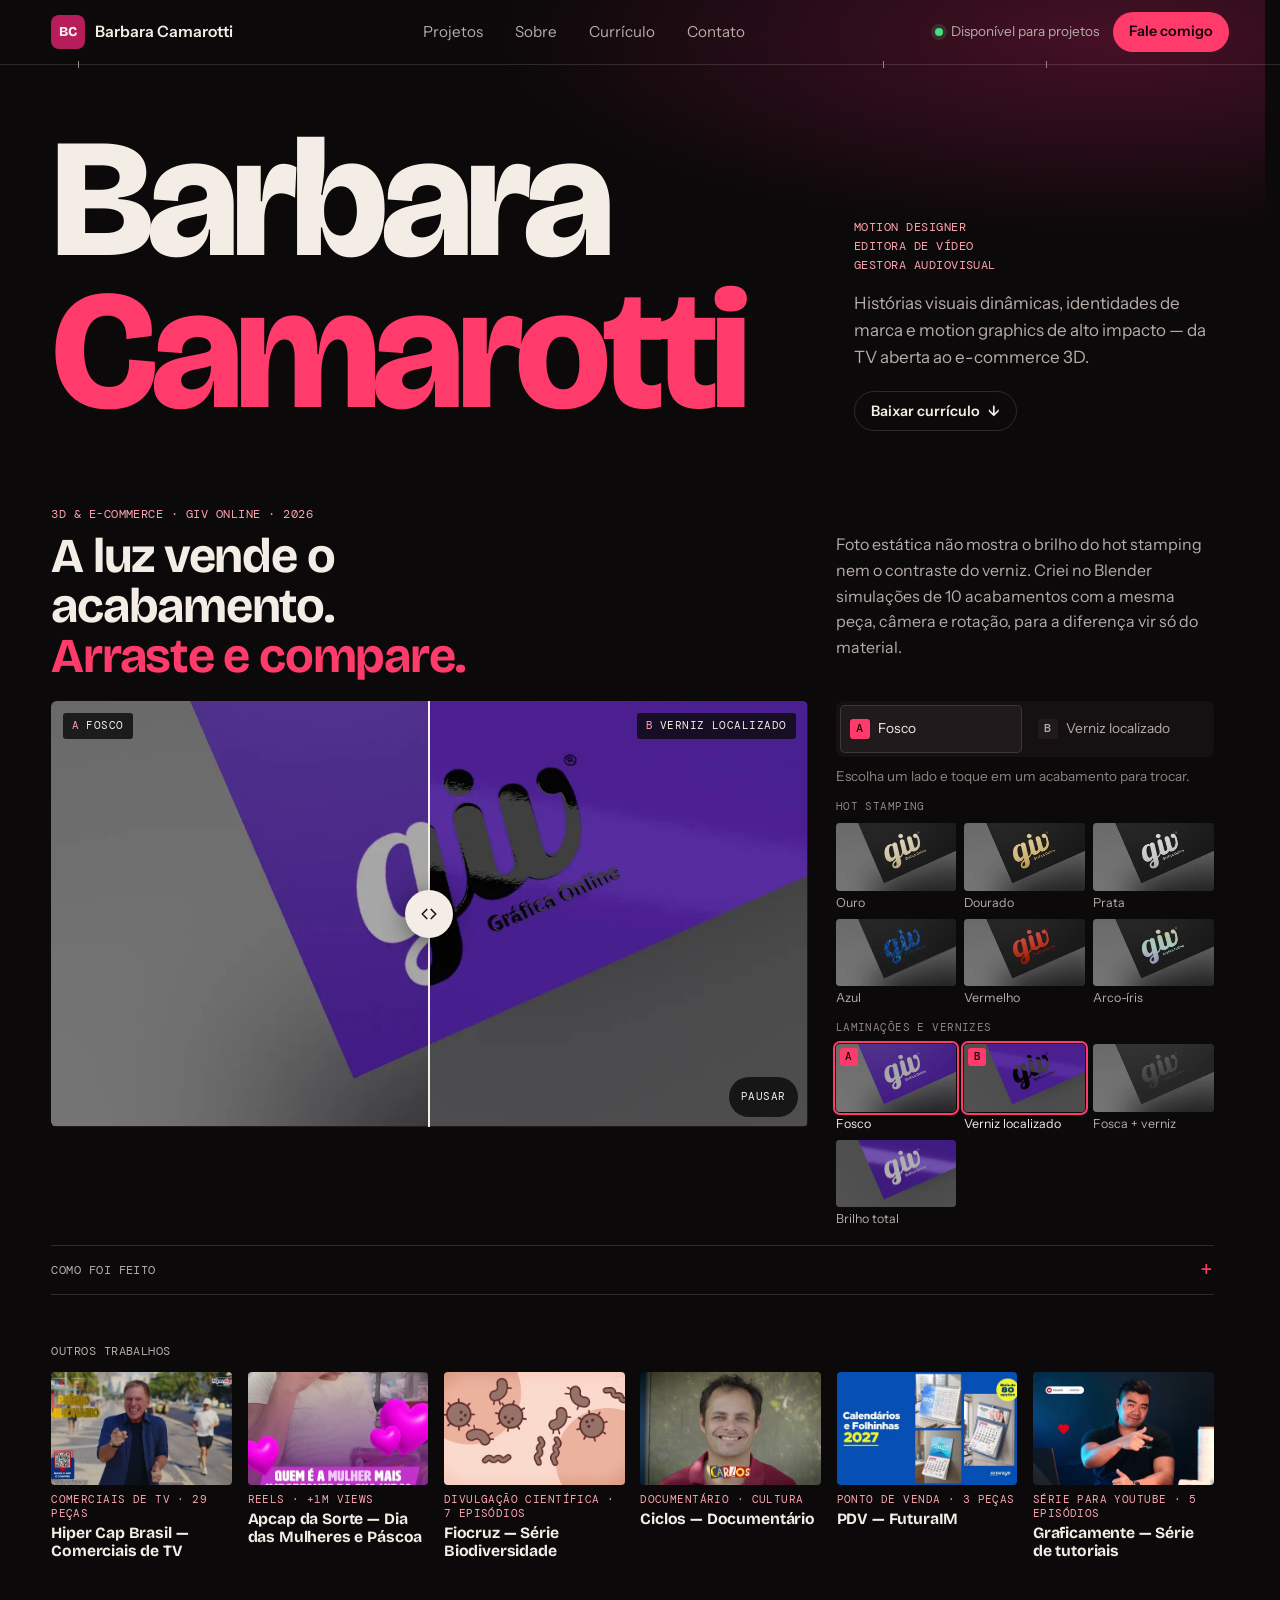
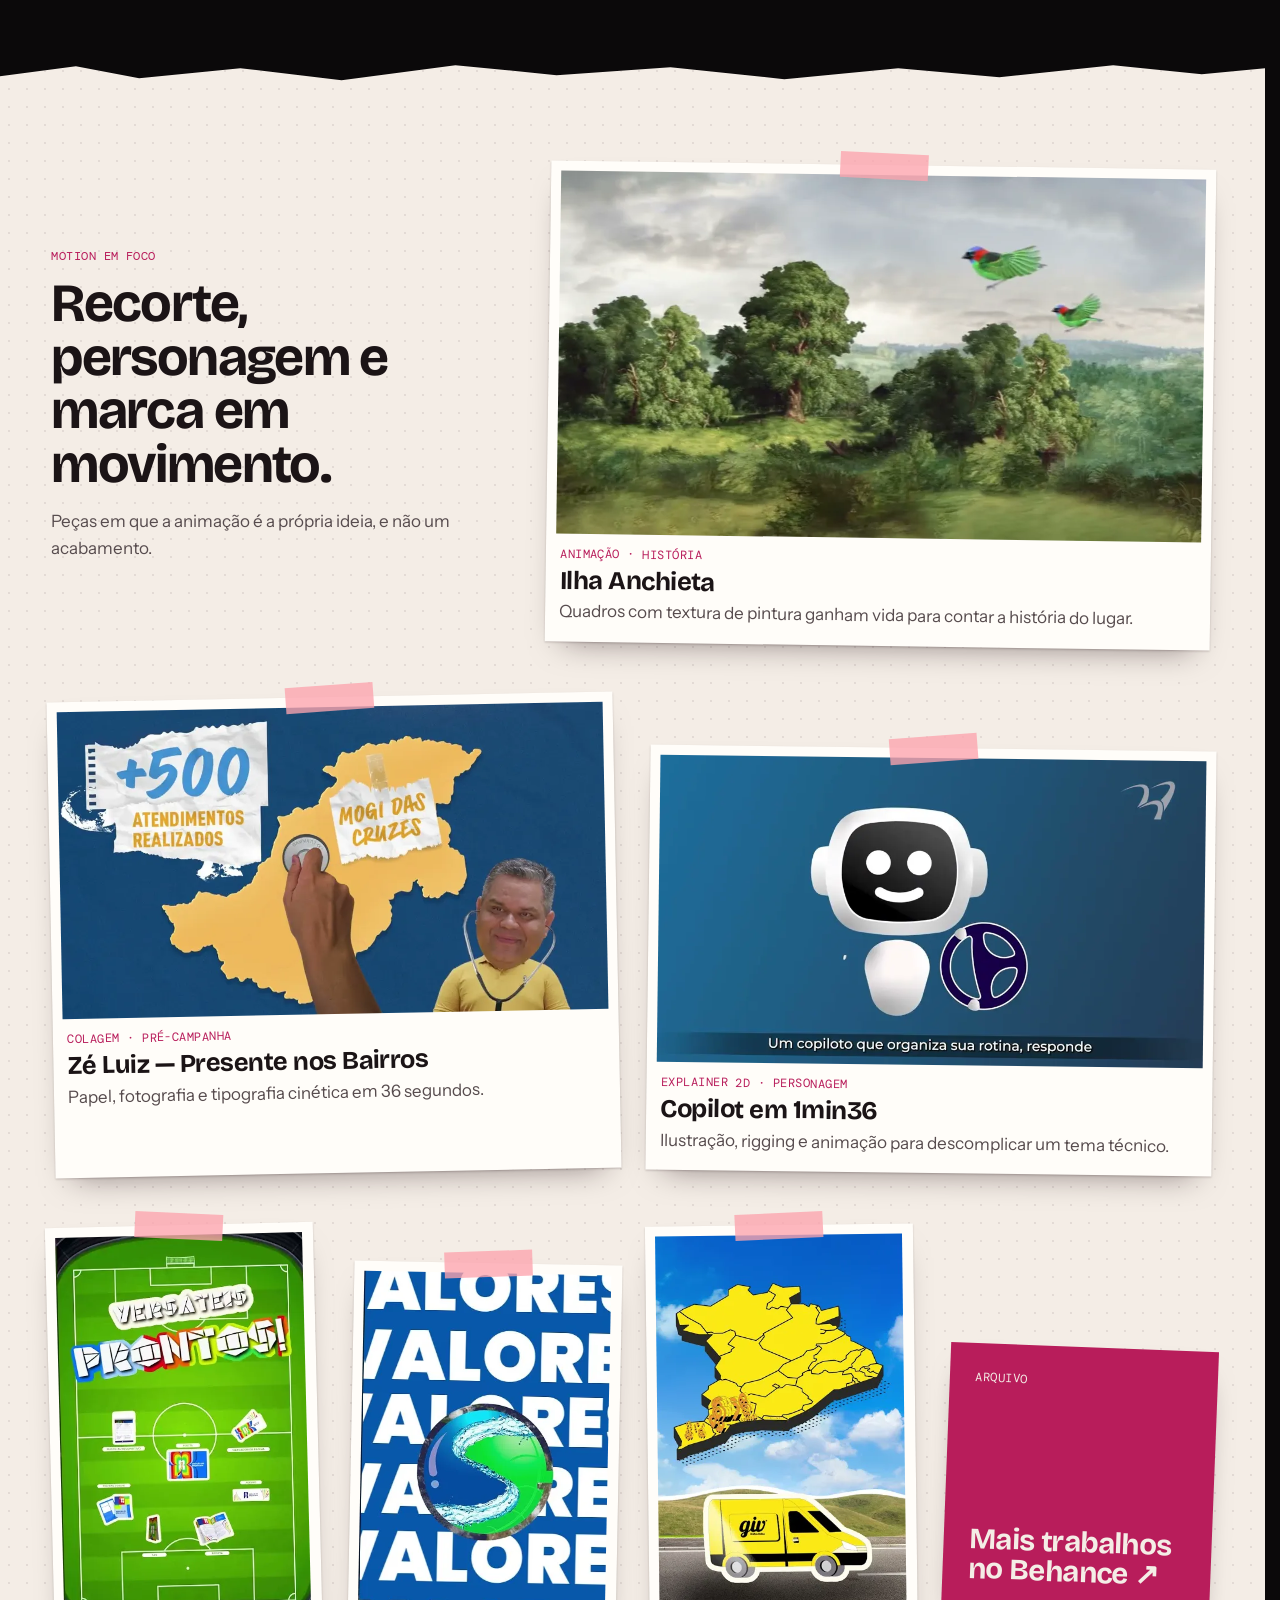
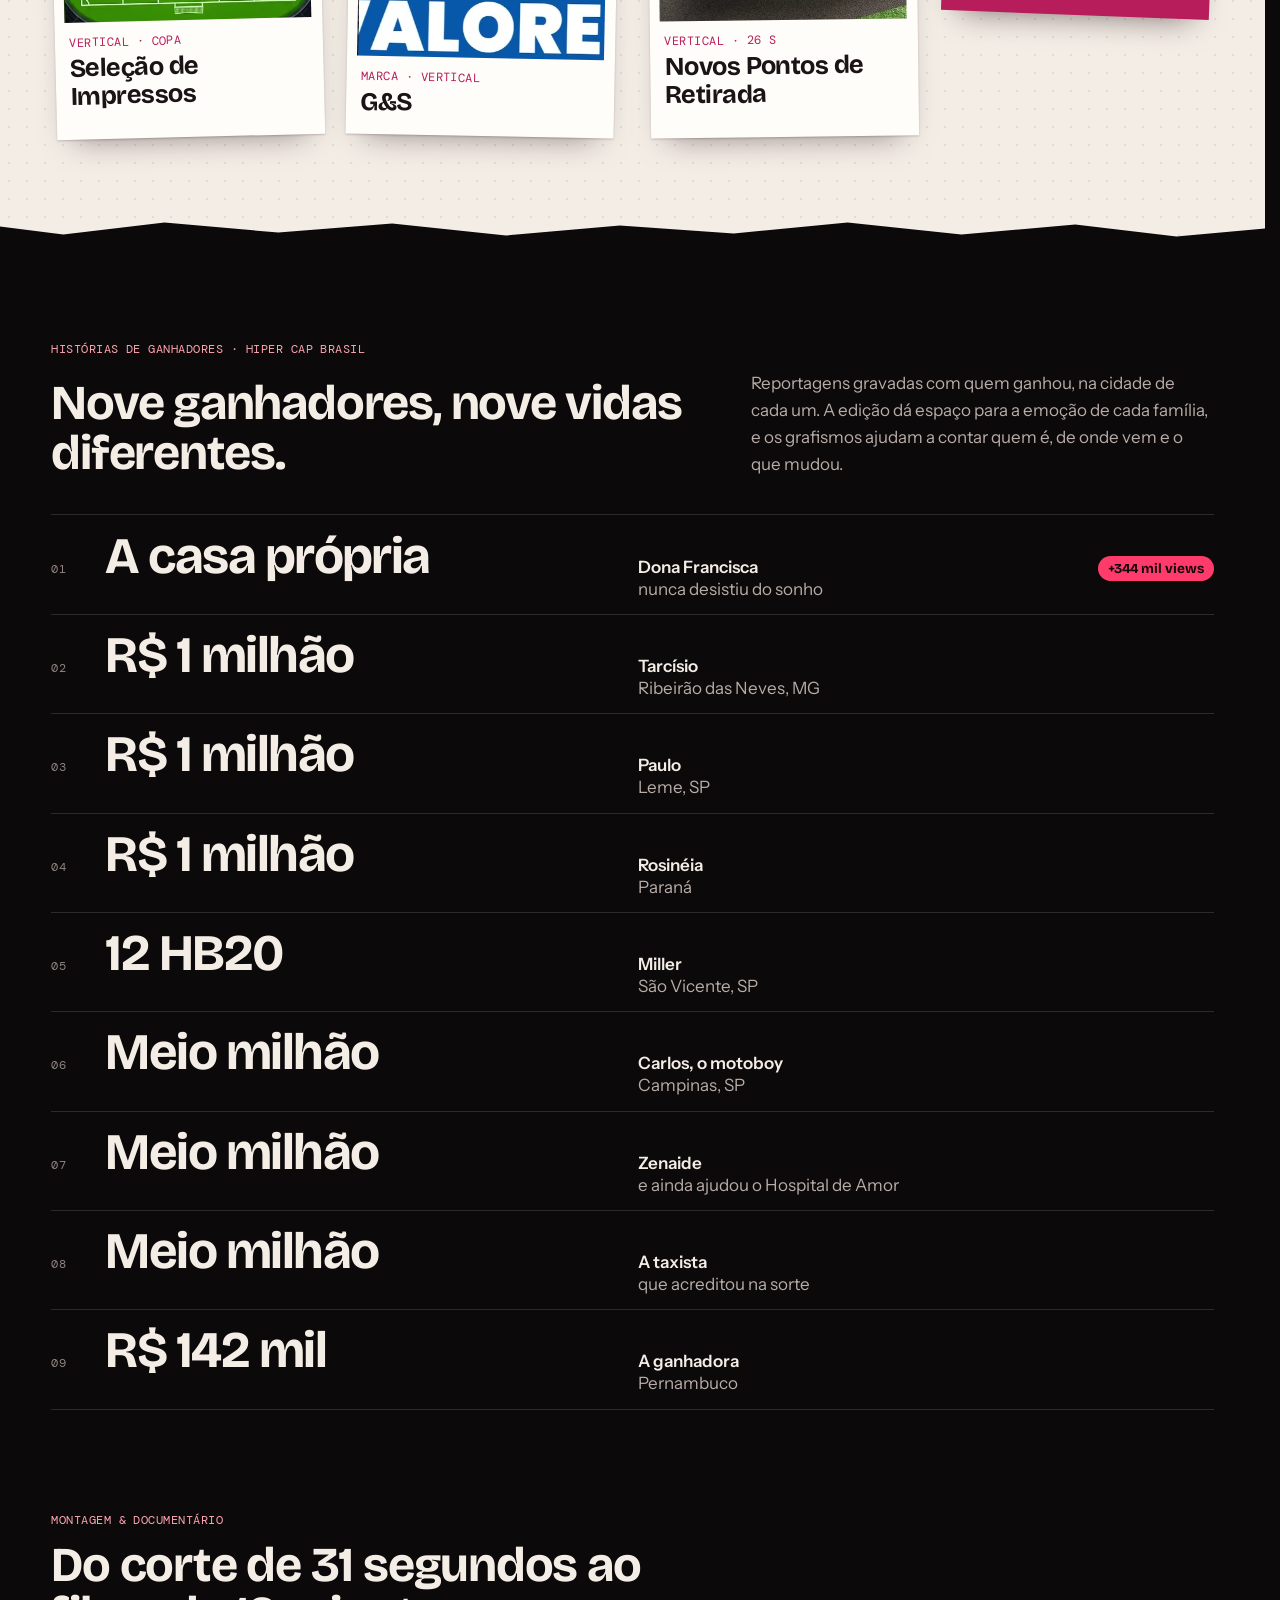
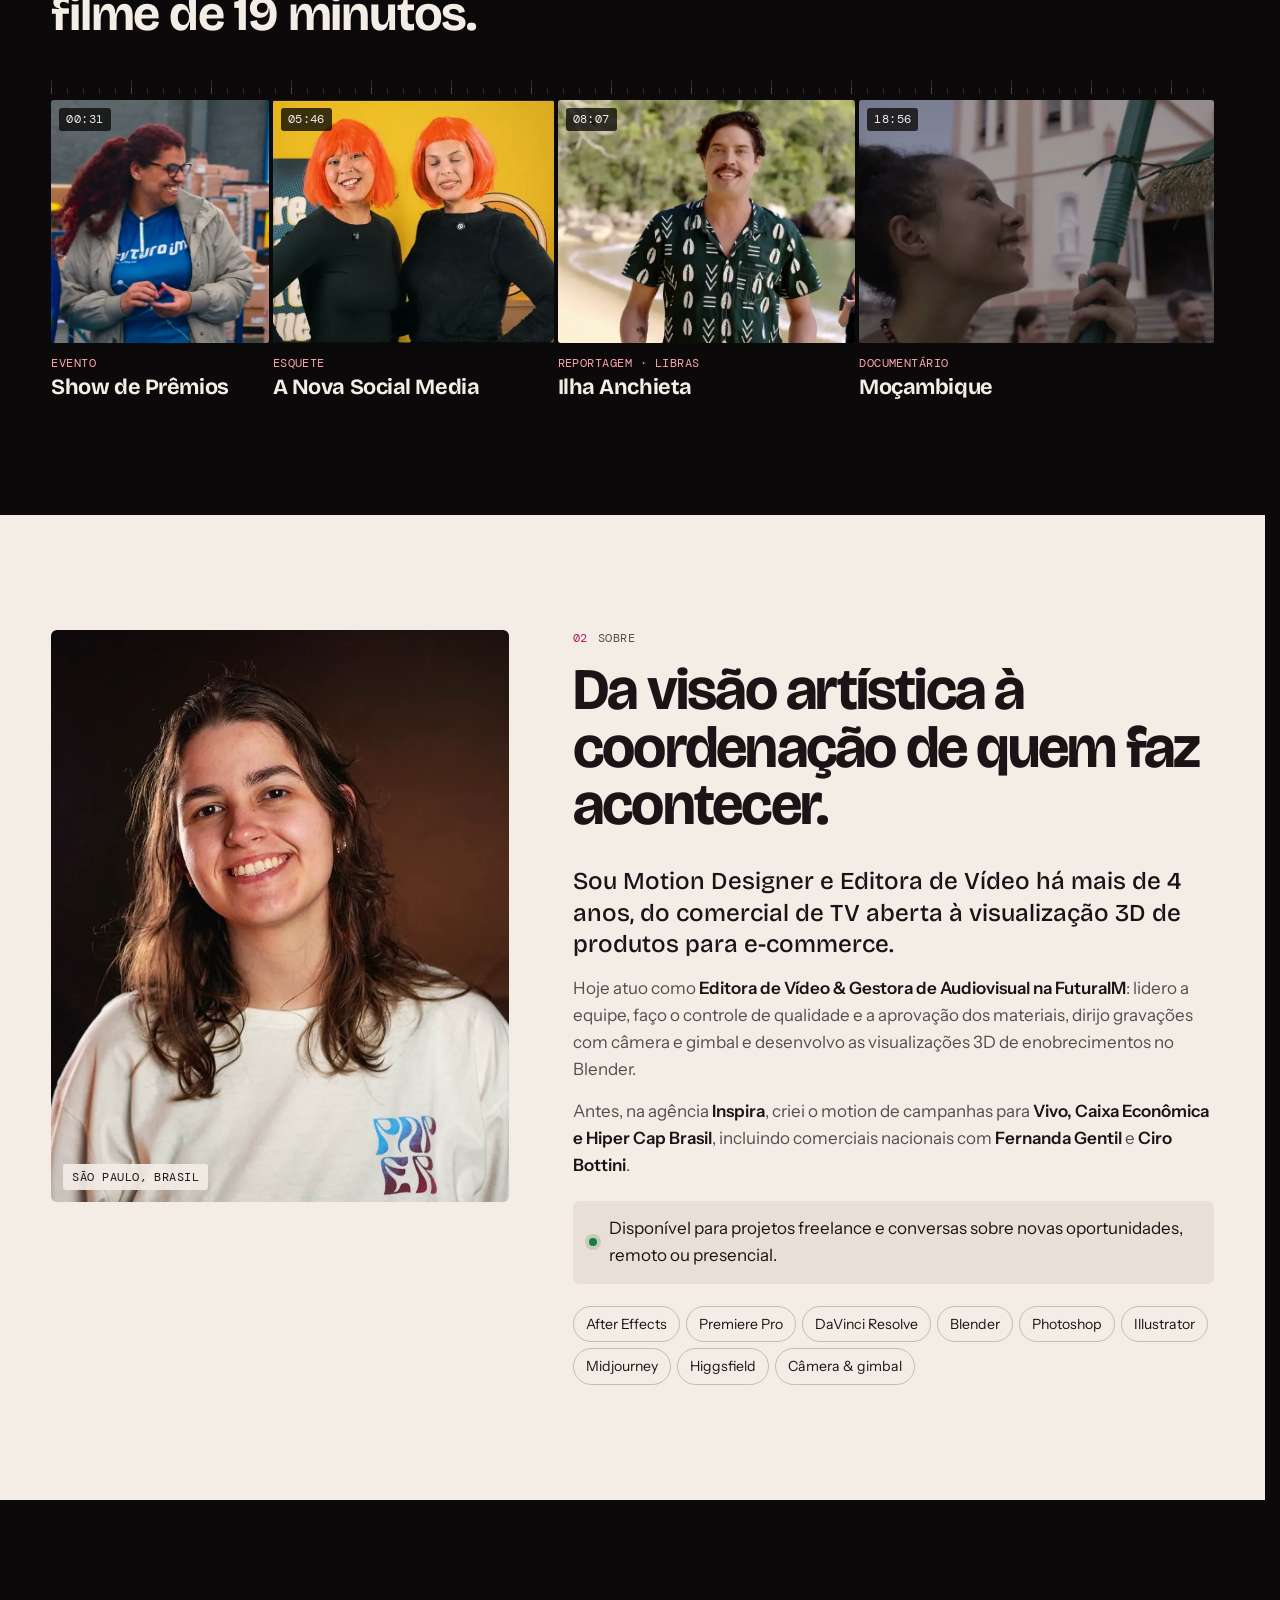
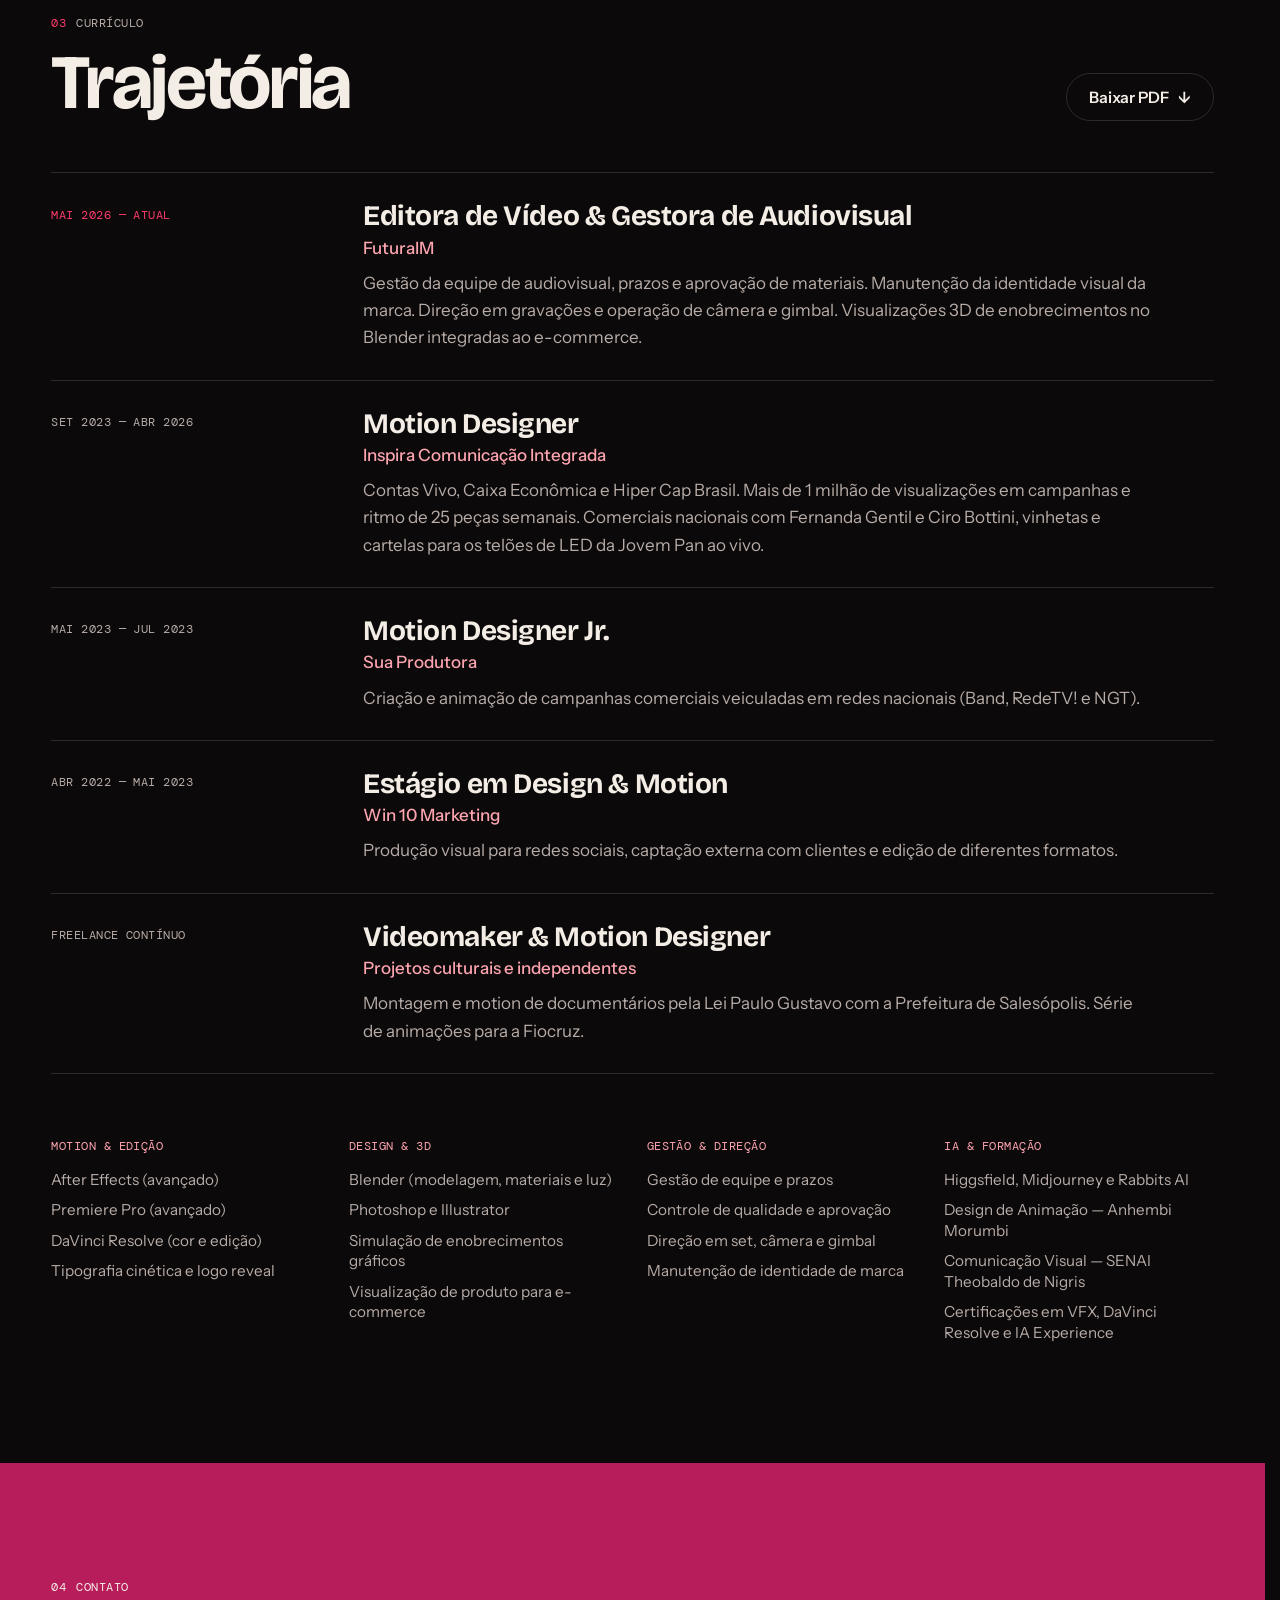
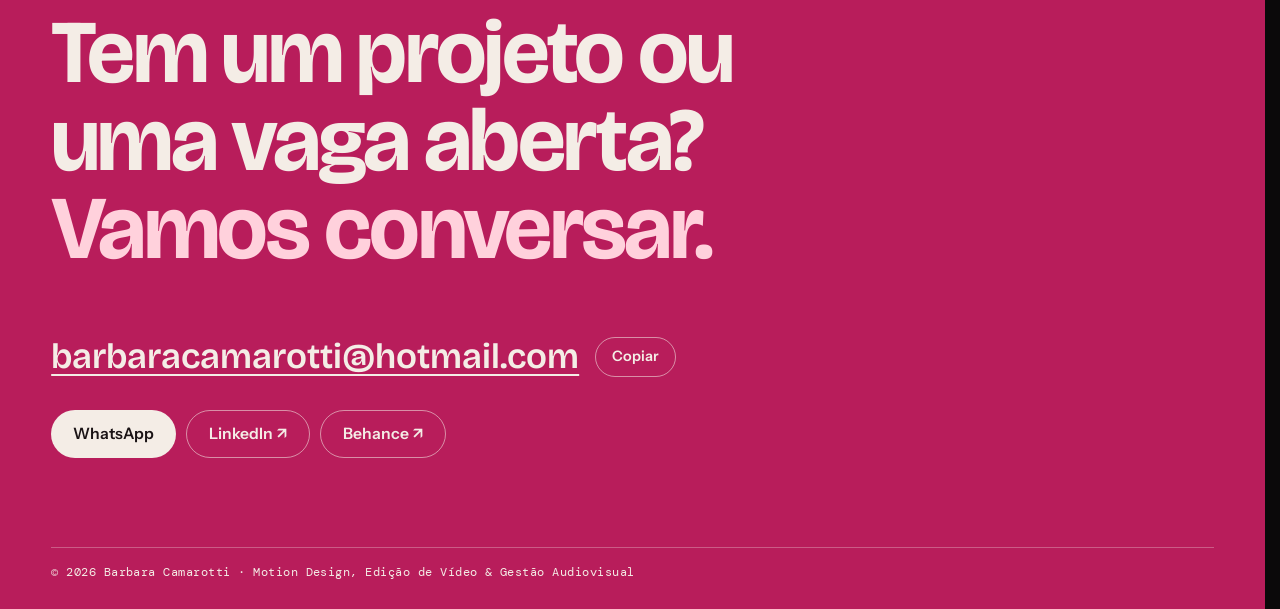
==== commit 8169e45e: "feat: publica novo portfolio (v3) Substitui o site por uma versao sem build (HTML, CSS e JS), com pa" ====
--- a/index.html
+++ b/index.html
@@ -1,5112 +1,366 @@
 <!DOCTYPE html>
 <html lang="pt-BR">
-
 <head>
   <meta charset="UTF-8">
-  <meta name="viewport" content="width=device-width, initial-scale=1.0, maximum-scale=5.0">
-  <title>Barbara Camarotti — Motion Designer & Editora de Vídeo</title>
-  <meta name="description"
-    content="Portfólio de Barbara Camarotti, Motion Designer, Editora de Vídeo e Gestora Audiovisual. Comerciais de TV, simulações 3D para e-commerce, divulgação científica e documentários.">
+  <meta name="viewport" content="width=device-width, initial-scale=1">
+  <title>Barbara Camarotti — Motion Designer &amp; Editora de Vídeo</title>
+  <meta name="description" content="Portfólio de Barbara Camarotti, Motion Designer, Editora de Vídeo e Gestora Audiovisual em São Paulo. Comerciais de TV, simulações 3D para e-commerce, divulgação científica e documentários.">
+  <meta name="theme-color" content="#0b090a">
+  <link rel="canonical" href="https://barbaracamarotti.github.io/PortfolioBarbaraCamarotti/">
 
   <meta property="og:type" content="website">
-  <meta property="og:title" content="Barbara Camarotti — Motion Designer & Editora de Vídeo">
-  <meta property="og:description"
-    content="Histórias visuais dinâmicas, identidades de marca e motion graphics de alto impacto.">
-  <meta property="og:image" content="https://lh3.googleusercontent.com/d/18APCu54tJ6LI7LJpO-CQb5YvElQgeRLm">
+  <meta property="og:url" content="https://barbaracamarotti.github.io/PortfolioBarbaraCamarotti/">
+  <meta property="og:title" content="Barbara Camarotti — Motion Designer &amp; Editora de Vídeo">
+  <meta property="og:description" content="Histórias visuais dinâmicas, identidades de marca e motion graphics de alto impacto.">
+  <meta property="og:image" content="https://barbaracamarotti.github.io/PortfolioBarbaraCamarotti/Assets/Images/og_icon_bc.png">
+  <meta property="og:image:width" content="512">
+  <meta property="og:image:height" content="512">
+  <meta property="og:image:alt" content="Ícone BC — Barbara Camarotti">
   <meta property="og:locale" content="pt_BR">
-  <meta name="twitter:card" content="summary_large_image">
-
-  <link rel="icon" type="image/svg+xml"
-    href="data:image/svg+xml,%3Csvg xmlns='http://www.w3.org/2000/svg' viewBox='0 0 100 100'%3E%3Cdefs%3E%3ClinearGradient id='g' x1='0%25' y1='0%25' x2='100%25' y2='100%25'%3E%3Cstop offset='0%25' stop-color='%23b81d5b'/%3E%3Cstop offset='100%25' stop-color='%23e11d48'/%3E%3C/linearGradient%3E%3C/defs%3E%3Crect width='100' height='100' rx='26' fill='url(%23g)'/%3E%3Ctext x='50%25' y='55%25' text-anchor='middle' dominant-baseline='central' font-family='system-ui, sans-serif' font-weight='900' font-size='48' fill='%23ffffff'%3EBC%3C/text%3E%3C/svg%3E">
+  <meta name="twitter:card" content="summary">
+
+  <link rel="icon" type="image/svg+xml" href="data:image/svg+xml,%3Csvg xmlns='http://www.w3.org/2000/svg' viewBox='0 0 100 100'%3E%3Crect width='100' height='100' rx='22' fill='%23b81d5b'/%3E%3Ctext x='50%25' y='54%25' text-anchor='middle' dominant-baseline='central' font-family='system-ui,sans-serif' font-weight='800' font-size='46' fill='%23f4ede6'%3EBC%3C/text%3E%3C/svg%3E">
 
   <link rel="preconnect" href="https://fonts.googleapis.com">
   <link rel="preconnect" href="https://fonts.gstatic.com" crossorigin>
-  <link
-    href="https://fonts.googleapis.com/css2?family=Plus+Jakarta+Sans:wght@400;500;600;700;800&family=Space+Grotesk:wght@600;700;800&display=swap"
-    rel="stylesheet">
-
-  <style>
-    :root {
-      --bg: #090a0f;
-      --bg-card: rgba(16, 18, 27, 0.75);
-      --bg-card-hover: rgba(22, 25, 38, 0.9);
-      --border: rgba(255, 255, 255, 0.08);
-      --border-hover: rgba(225, 29, 72, 0.4);
-      --wine: #b81d5b;
-      --wine-light: #fda4af;
-      --wine-glow: rgba(184, 29, 91, 0.35);
-      --crimson: #e11d48;
-      --gold: #f59e0b;
-      --text-primary: #f8fafc;
-      --text-secondary: #94a3b8;
-      --text-muted: #64748b;
-      --radius-lg: 16px;
-      --radius-md: 10px;
-      --radius-sm: 6px;
-    }
-
-    * {
-      box-sizing: border-box;
-      margin: 0;
-      padding: 0;
-      -webkit-tap-highlight-color: transparent;
-    }
-
-    html {
-      scroll-behavior: smooth;
-    }
-
-    body {
-      background-color: var(--bg);
-      color: var(--text-primary);
-      font-family: 'Plus Jakarta Sans', -apple-system, BlinkMacSystemFont, sans-serif;
-      line-height: 1.6;
-      overflow-x: hidden;
-      background-image:
-        radial-gradient(circle at 14% 10%, rgba(184, 29, 91, 0.16), transparent 45%),
-        radial-gradient(circle at 86% 22%, rgba(225, 29, 72, 0.12), transparent 42%),
-        radial-gradient(circle at 50% 70%, rgba(147, 51, 234, 0.06), transparent 50%);
-      background-attachment: fixed;
-    }
-
-    .container {
-      max-width: 1240px;
-      margin: 0 auto;
-      padding: 0 24px;
-    }
-
-    /* Sticky Navbar */
-    header.site-header {
-      position: sticky;
-      top: 0;
-      z-index: 100;
-      backdrop-filter: blur(20px);
-      -webkit-backdrop-filter: blur(20px);
-      background: rgba(9, 10, 15, 0.88);
-      border-bottom: 1px solid var(--border);
-      padding: 16px 0;
-    }
-
-    .nav-inner {
-      display: flex;
-      justify-content: space-between;
-      align-items: center;
-      gap: 16px;
-    }
-
-    .brand-link {
-      display: flex;
-      align-items: center;
-      gap: 12px;
-      text-decoration: none;
-      color: #fff;
-    }
-
-    .brand-avatar {
-      width: 42px;
-      height: 42px;
-      border-radius: 12px;
-      background: linear-gradient(135deg, var(--wine), var(--crimson));
-      display: flex;
-      align-items: center;
-      justify-content: center;
-      font-family: 'Space Grotesk', sans-serif;
-      font-weight: 800;
-      font-size: 1.05rem;
-      border: 1.5px solid rgba(255, 255, 255, 0.15);
-      box-shadow: 0 4px 14px var(--wine-glow);
-    }
-
-    .brand-text h1 {
-      font-size: 1.05rem;
-      font-weight: 800;
-      letter-spacing: -0.3px;
-    }
-
-    .brand-text p {
-      font-size: 0.76rem;
-      color: var(--wine-light);
-      font-weight: 600;
-      text-transform: uppercase;
-      letter-spacing: 0.5px;
-    }
-
-    .nav-links {
-      display: flex;
-      align-items: center;
-      gap: 8px;
-    }
-
-    .nav-link {
-      color: var(--text-secondary);
-      text-decoration: none;
-      font-size: 0.86rem;
-      font-weight: 600;
-      padding: 8px 14px;
-      border-radius: var(--radius-sm);
-      transition: all 0.2s ease;
-    }
-
-    .nav-link:hover {
-      color: #fff;
-      background: rgba(255, 255, 255, 0.05);
-    }
-
-    .nav-actions {
-      display: flex;
-      align-items: center;
-      gap: 12px;
-    }
-
-    .status-pill {
-      display: inline-flex;
-      align-items: center;
-      gap: 6px;
-      padding: 6px 12px;
-      background: rgba(16, 185, 129, 0.1);
-      border: 1px solid rgba(16, 185, 129, 0.25);
-      color: #34d399;
-      font-size: 0.76rem;
-      font-weight: 600;
-      border-radius: 20px;
-      white-space: nowrap;
-    }
-
-    .status-dot {
-      width: 7px;
-      height: 7px;
-      background: #10b981;
-      border-radius: 50%;
-      box-shadow: 0 0 8px #10b981;
-      animation: pulse 2s infinite;
-    }
-
-    @keyframes pulse {
-
-      0%,
-      100% {
-        opacity: 1;
-      }
-
-      50% {
-        opacity: 0.4;
-      }
-    }
-
-    .btn {
-      display: inline-flex;
-      align-items: center;
-      justify-content: center;
-      gap: 8px;
-      padding: 10px 20px;
-      border-radius: var(--radius-md);
-      font-weight: 700;
-      font-size: 0.88rem;
-      text-decoration: none;
-      transition: all 0.22s ease;
-      cursor: pointer;
-      border: none;
-      font-family: inherit;
-      white-space: nowrap;
-    }
-
-    .btn-primary {
-      background: linear-gradient(135deg, var(--wine), var(--crimson));
-      color: #fff;
-      box-shadow: 0 4px 16px var(--wine-glow);
-    }
-
-    .btn-primary:hover {
-      transform: translateY(-2px);
-      box-shadow: 0 6px 24px rgba(184, 29, 91, 0.5);
-    }
-
-    .btn-secondary {
-      background: rgba(255, 255, 255, 0.04);
-      border: 1px solid var(--border);
-      color: var(--text-primary);
-    }
-
-    .btn-secondary:hover {
-      background: rgba(255, 255, 255, 0.09);
-      border-color: rgba(255, 255, 255, 0.2);
-    }
-
-    /* Hero Section */
-    .hero-section {
-      padding: 60px 0 40px;
-      text-align: center;
-    }
-
-    .hero-pretitle {
-      display: inline-flex;
-      align-items: center;
-      gap: 8px;
-      padding: 6px 14px;
-      border-radius: 20px;
-      background: rgba(184, 29, 91, 0.15);
-      border: 1px solid rgba(184, 29, 91, 0.35);
-      color: var(--wine-light);
-      font-size: 0.78rem;
-      font-weight: 800;
-      text-transform: uppercase;
-      letter-spacing: 2px;
-      margin-bottom: 20px;
-    }
-
-    .hero-title {
-      font-size: 3.2rem;
-      font-weight: 800;
-      line-height: 1.15;
-      letter-spacing: -1px;
-      margin-bottom: 12px;
-      color: #fff;
-    }
-
-    .hero-subtitle {
-      font-size: 1.45rem;
-      font-weight: 700;
-      color: var(--wine-light);
-      margin-bottom: 16px;
-      letter-spacing: -0.3px;
-    }
-
-    .hero-tagline {
-      font-size: 1.15rem;
-      color: var(--text-secondary);
-      max-width: 720px;
-      margin: 0 auto 36px;
-      line-height: 1.6;
-    }
-
-    /* Showreel Player Frame */
-    .showreel-container {
-      max-width: 1040px;
-      margin: 0 auto 50px;
-      background: linear-gradient(180deg, rgba(22, 24, 38, 0.9), rgba(13, 14, 22, 0.95));
-      border: 1px solid rgba(184, 29, 91, 0.4);
-      border-radius: 20px;
-      padding: 14px;
-      box-shadow: 0 24px 60px rgba(0, 0, 0, 0.7), 0 0 40px rgba(184, 29, 91, 0.2);
-      position: relative;
-      overflow: hidden;
-    }
-
-    .showreel-header-bar {
-      display: flex;
-      justify-content: space-between;
-      align-items: center;
-      padding: 8px 14px 12px;
-      border-bottom: 1px solid rgba(255, 255, 255, 0.05);
-      margin-bottom: 12px;
-    }
-
-    .showreel-label {
-      display: flex;
-      align-items: center;
-      gap: 8px;
-      font-family: 'Space Grotesk', sans-serif;
-      font-size: 0.8rem;
-      font-weight: 800;
-      color: #fff;
-      text-transform: uppercase;
-      letter-spacing: 1.5px;
-    }
-
-    .showreel-dot {
-      width: 8px;
-      height: 8px;
-      border-radius: 50%;
-      background: var(--crimson);
-      box-shadow: 0 0 10px var(--crimson);
-    }
-
-    .showreel-duration {
-      font-family: 'Space Grotesk', sans-serif;
-      font-size: 0.78rem;
-      color: var(--text-muted);
-      font-weight: 700;
-    }
-
-    .video-frame-16x9 {
-      position: relative;
-      width: 100%;
-      aspect-ratio: 16 / 9;
-      background: #000;
-      border-radius: 12px;
-      overflow: hidden;
-      border: 1px solid rgba(255, 255, 255, 0.08);
-    }
-
-    .video-frame-16x9 iframe {
-      position: absolute;
-      inset: 0;
-      width: 100%;
-      height: 100%;
-      border: 0;
-    }
-
-    /* Section Header */
-    .section-heading-block {
-      margin: 50px 0 28px;
-      display: flex;
-      justify-content: space-between;
-      align-items: flex-end;
-      flex-wrap: wrap;
-      gap: 16px;
-      border-bottom: 1px solid var(--border);
-      padding-bottom: 18px;
-    }
-
-    .section-eyebrow {
-      font-family: 'Space Grotesk', sans-serif;
-      font-size: 0.76rem;
-      font-weight: 800;
-      text-transform: uppercase;
-      letter-spacing: 2px;
-      color: var(--wine-light);
-      margin-bottom: 6px;
-    }
-
-    .section-title-lg {
-      font-size: 2rem;
-      font-weight: 800;
-      color: #fff;
-      letter-spacing: -0.5px;
-    }
-
-    .section-desc-lead {
-      font-size: 0.95rem;
-      color: var(--text-secondary);
-      max-width: 600px;
-      line-height: 1.55;
-    }
-
-    /* Selected Works Grid */
-    .works-grid-2col {
-      display: grid;
-      grid-template-columns: repeat(2, 1fr);
-      gap: 28px;
-      margin-bottom: 50px;
-    }
-
-    .project-card {
-      background: var(--bg-card);
-      border: 1px solid var(--border);
-      border-radius: var(--radius-lg);
-      overflow: hidden;
-      transition: all 0.3s cubic-bezier(0.16, 1, 0.3, 1);
-      display: flex;
-      flex-direction: column;
-      cursor: pointer;
-      position: relative;
-    }
-
-    .project-card:hover {
-      transform: translateY(-4px);
-      border-color: var(--border-hover);
-      box-shadow: 0 20px 40px rgba(0, 0, 0, 0.5), 0 0 25px rgba(184, 29, 91, 0.2);
-    }
-
-    .project-thumb-box {
-      position: relative;
-      width: 100%;
-      aspect-ratio: 16 / 9;
-      background: #0d0f17;
-      overflow: hidden;
-    }
-
-    .project-thumb-img {
-      width: 100%;
-      height: 100%;
-      object-fit: cover;
-      transition: transform 0.5s ease;
-    }
-
-    .project-card:hover .project-thumb-img {
-      transform: scale(1.05);
-    }
-
-    .project-thumb-overlay {
-      position: absolute;
-      inset: 0;
-      background: linear-gradient(180deg, rgba(0, 0, 0, 0.1) 0%, rgba(9, 10, 15, 0.8) 100%);
-      display: flex;
-      align-items: center;
-      justify-content: center;
-      transition: background 0.3s ease;
-    }
-
-    .project-card:hover .project-thumb-overlay {
-      background: linear-gradient(180deg, rgba(184, 29, 91, 0.2) 0%, rgba(9, 10, 15, 0.85) 100%);
-    }
-
-    .play-circle-btn {
-      width: 54px;
-      height: 54px;
-      border-radius: 50%;
-      background: rgba(184, 29, 91, 0.9);
-      backdrop-filter: blur(8px);
-      display: flex;
-      align-items: center;
-      justify-content: center;
-      color: #fff;
-      transition: transform 0.25s ease, background 0.25s ease;
-      box-shadow: 0 8px 24px rgba(0, 0, 0, 0.5);
-    }
-
-    .project-card:hover .play-circle-btn {
-      transform: scale(1.15);
-      background: var(--crimson);
-    }
-
-    .play-circle-btn svg {
-      width: 22px;
-      height: 22px;
-      fill: currentColor;
-      margin-left: 3px;
-    }
-
-    .thumb-tag-badge {
-      position: absolute;
-      top: 14px;
-      left: 14px;
-      font-family: 'Space Grotesk', sans-serif;
-      font-size: 0.72rem;
-      font-weight: 800;
-      text-transform: uppercase;
-      letter-spacing: 1px;
-      color: #fff;
-      background: rgba(9, 10, 15, 0.85);
-      backdrop-filter: blur(8px);
-      padding: 4px 10px;
-      border-radius: 6px;
-      border: 1px solid rgba(255, 255, 255, 0.12);
-    }
-
-    .thumb-duration-badge {
-      position: absolute;
-      bottom: 14px;
-      right: 14px;
-      font-family: 'Space Grotesk', sans-serif;
-      font-size: 0.72rem;
-      font-weight: 700;
-      color: #fff;
-      background: rgba(0, 0, 0, 0.75);
-      padding: 3px 8px;
-      border-radius: 4px;
-    }
-
-    .project-info-body {
-      padding: 24px;
-      flex-grow: 1;
-      display: flex;
-      flex-direction: column;
-      justify-content: space-between;
-    }
-
-    .project-client-name {
-      font-size: 0.78rem;
-      font-weight: 800;
-      text-transform: uppercase;
-      letter-spacing: 1px;
-      color: var(--wine-light);
-      margin-bottom: 6px;
-    }
-
-    .project-card-title {
-      font-size: 1.25rem;
-      font-weight: 800;
-      color: #fff;
-      line-height: 1.35;
-      margin-bottom: 10px;
-    }
-
-    .project-card-excerpt {
-      font-size: 0.88rem;
-      color: var(--text-secondary);
-      line-height: 1.55;
-      margin-bottom: 18px;
-    }
-
-    .project-meta-row {
-      display: flex;
-      flex-wrap: wrap;
-      gap: 8px;
-      margin-top: auto;
-      padding-top: 14px;
-      border-top: 1px solid rgba(255, 255, 255, 0.06);
-      align-items: center;
-      justify-content: space-between;
-    }
-
-    .tools-pill-group {
-      display: flex;
-      flex-wrap: wrap;
-      gap: 6px;
-    }
-
-    .tool-tag {
-      font-size: 0.74rem;
-      font-weight: 600;
-      padding: 4px 8px;
-      border-radius: 4px;
-      background: rgba(255, 255, 255, 0.04);
-      color: var(--text-secondary);
-      border: 1px solid rgba(255, 255, 255, 0.06);
-    }
-
-    .view-case-link {
-      font-size: 0.82rem;
-      font-weight: 700;
-      color: #fff;
-      display: inline-flex;
-      align-items: center;
-      gap: 4px;
-      transition: transform 0.2s ease;
-    }
-
-    .project-card:hover .view-case-link {
-      transform: translateX(3px);
-      color: var(--wine-light);
-    }
-
-    /* Case Study Modal */
-    .modal-backdrop {
-      position: fixed;
-      inset: 0;
-      z-index: 500;
-      background: rgba(0, 0, 0, 0.88);
-      backdrop-filter: blur(16px);
-      -webkit-backdrop-filter: blur(16px);
-      display: none;
-      align-items: center;
-      justify-content: center;
-      padding: 20px;
-      overflow-y: auto;
-    }
-
-    .modal-backdrop.active {
-      display: flex;
-      animation: modalFade 0.25s ease;
-    }
-
-    @keyframes modalFade {
-      from {
-        opacity: 0;
-      }
-
-      to {
-        opacity: 1;
-      }
-    }
-
-    .modal-dialog-box {
-      background: #10121a;
-      border: 1px solid rgba(184, 29, 91, 0.4);
-      border-radius: 20px;
-      max-width: 1080px;
-      width: 100%;
-      max-height: 90vh;
-      overflow-y: auto;
-      box-shadow: 0 28px 70px rgba(0, 0, 0, 0.9), 0 0 40px rgba(184, 29, 91, 0.25);
-      position: relative;
-      padding: 32px;
-    }
-
-    .modal-close-btn {
-      position: absolute;
-      top: 20px;
-      right: 20px;
-      z-index: 10;
-      width: 40px;
-      height: 40px;
-      border-radius: 50%;
-      border: 1px solid rgba(255, 255, 255, 0.15);
-      background: rgba(255, 255, 255, 0.06);
-      color: #fff;
-      font-size: 1.2rem;
-      display: flex;
-      align-items: center;
-      justify-content: center;
-      cursor: pointer;
-      transition: all 0.2s ease;
-    }
-
-    .modal-close-btn:hover {
-      background: var(--crimson);
-      border-color: var(--crimson);
-      transform: rotate(90deg);
-    }
-
-    .modal-header-meta {
-      margin-bottom: 20px;
-      padding-right: 48px;
-    }
-
-    .modal-project-client {
-      font-size: 0.82rem;
-      font-weight: 800;
-      text-transform: uppercase;
-      letter-spacing: 1.5px;
-      color: var(--wine-light);
-      margin-bottom: 4px;
-    }
-
-    .modal-project-title {
-      font-size: 1.75rem;
-      font-weight: 800;
-      color: #fff;
-      line-height: 1.25;
-    }
-
-    .modal-meta-grid {
-      display: grid;
-      grid-template-columns: repeat(3, 1fr);
-      gap: 14px;
-      background: rgba(255, 255, 255, 0.03);
-      border: 1px solid rgba(255, 255, 255, 0.06);
-      border-radius: 12px;
-      padding: 14px 18px;
-      margin-bottom: 24px;
-    }
-
-    .modal-meta-col h5 {
-      font-size: 0.72rem;
-      text-transform: uppercase;
-      letter-spacing: 1px;
-      color: var(--text-muted);
-      margin-bottom: 4px;
-    }
-
-    .modal-meta-col p {
-      font-size: 0.88rem;
-      font-weight: 700;
-      color: #fff;
-    }
-
-    .modal-video-wrap {
-      margin-bottom: 28px;
-    }
-
-    .modal-brief-section {
-      margin-bottom: 28px;
-    }
-
-    .modal-section-title {
-      font-size: 1.15rem;
-      font-weight: 800;
-      color: #fff;
-      margin-bottom: 10px;
-      display: flex;
-      align-items: center;
-      gap: 8px;
-    }
-
-    .modal-section-title::before {
-      content: "";
-      width: 4px;
-      height: 16px;
-      background: var(--wine);
-      border-radius: 2px;
-    }
-
-    .modal-brief-text {
-      font-size: 0.94rem;
-      color: #cbd5e1;
-      line-height: 1.65;
-      margin-bottom: 12px;
-    }
-
-    /* Behind the scenes tabs */
-    .bts-cards-grid {
-      display: grid;
-      grid-template-columns: repeat(3, 1fr);
-      gap: 14px;
-      margin-top: 14px;
-    }
-
-    .bts-card-item {
-      background: rgba(255, 255, 255, 0.03);
-      border: 1px solid rgba(255, 255, 255, 0.08);
-      border-radius: 10px;
-      padding: 16px;
-      border-left: 3px solid var(--wine);
-    }
-
-    .bts-card-title {
-      font-size: 0.86rem;
-      font-weight: 800;
-      color: #fff;
-      margin-bottom: 6px;
-    }
-
-    .bts-card-text {
-      font-size: 0.82rem;
-      color: var(--text-secondary);
-      line-height: 1.5;
-    }
-
-    /* Section 3: About Me */
-    .about-section {
-      padding: 40px 0 60px;
-    }
-
-    .about-card-wrap {
-      background: var(--bg-card);
-      border: 1px solid var(--border);
-      border-radius: var(--radius-lg);
-      padding: 44px;
-      display: grid;
-      grid-template-columns: 320px 1fr;
-      gap: 40px;
-      align-items: center;
-    }
-
-    .about-portrait-box {
-      text-align: center;
-    }
-
-    .portrait-ring {
-      width: 220px;
-      height: 220px;
-      border-radius: 50%;
-      margin: 0 auto 20px;
-      padding: 6px;
-      background: linear-gradient(135deg, var(--wine), var(--crimson), var(--gold));
-      box-shadow: 0 14px 40px var(--wine-glow);
-    }
-
-    .portrait-img {
-      width: 100%;
-      height: 100%;
-      border-radius: 50%;
-      object-fit: cover;
-      object-position: center 20%;
-      display: block;
-      background: #161823;
-    }
-
-    .about-badge-stack {
-      display: flex;
-      flex-direction: column;
-      gap: 8px;
-      align-items: center;
-    }
-
-    .about-side-pill {
-      font-family: 'Space Grotesk', sans-serif;
-      font-size: 0.76rem;
-      font-weight: 700;
-      padding: 4px 12px;
-      border-radius: 20px;
-      background: rgba(255, 255, 255, 0.05);
-      border: 1px solid rgba(255, 255, 255, 0.08);
-      color: var(--text-secondary);
-    }
-
-    .about-bio-content h3 {
-      font-size: 1.85rem;
-      font-weight: 800;
-      color: #fff;
-      margin-bottom: 6px;
-    }
-
-    .about-bio-content h4 {
-      font-size: 1.05rem;
-      font-weight: 700;
-      color: var(--wine-light);
-      margin-bottom: 18px;
-    }
-
-    .about-bio-text {
-      font-size: 0.96rem;
-      color: #cbd5e1;
-      line-height: 1.65;
-      margin-bottom: 14px;
-    }
-
-    .availability-highlight-box {
-      background: rgba(16, 185, 129, 0.08);
-      border: 1px solid rgba(16, 185, 129, 0.3);
-      color: #a7f3d0;
-      padding: 12px 18px;
-      border-radius: 10px;
-      font-size: 0.88rem;
-      font-weight: 600;
-      margin: 18px 0 24px;
-      display: flex;
-      align-items: center;
-      gap: 10px;
-    }
-
-    .availability-highlight-box strong {
-      color: #34d399;
-    }
-
-    .toolkit-header {
-      font-size: 0.8rem;
-      font-weight: 800;
-      text-transform: uppercase;
-      letter-spacing: 1.5px;
-      color: var(--text-muted);
-      margin-bottom: 10px;
-    }
-
-    .toolkit-pills {
-      display: flex;
-      flex-wrap: wrap;
-      gap: 8px;
-      margin-bottom: 28px;
-    }
-
-    .tool-chip {
-      font-size: 0.82rem;
-      font-weight: 700;
-      padding: 6px 12px;
-      border-radius: 6px;
-      background: rgba(255, 255, 255, 0.04);
-      border: 1px solid rgba(255, 255, 255, 0.08);
-      color: #fff;
-      transition: all 0.2s ease;
-    }
-
-    .tool-chip:hover {
-      background: rgba(184, 29, 91, 0.2);
-      border-color: rgba(184, 29, 91, 0.5);
-    }
-
-    /* Section 4: Contact & Footer */
-    .footer-cta-block {
-      text-align: center;
-      padding: 60px 0 40px;
-      border-top: 1px solid var(--border);
-      margin-top: 40px;
-    }
-
-    .contact-headline {
-      font-size: 2.2rem;
-      font-weight: 800;
-      color: #fff;
-      letter-spacing: -0.5px;
-      margin-bottom: 12px;
-    }
-
-    .contact-subtext {
-      font-size: 1.05rem;
-      color: var(--text-secondary);
-      max-width: 600px;
-      margin: 0 auto 28px;
-    }
-
-    .email-copy-bar {
-      display: inline-flex;
-      align-items: center;
-      gap: 12px;
-      background: rgba(255, 255, 255, 0.04);
-      border: 1px solid var(--border);
-      padding: 10px 20px;
-      border-radius: 30px;
-      margin-bottom: 30px;
-      transition: all 0.2s ease;
-    }
-
-    .email-copy-bar:hover {
-      border-color: var(--wine);
-      background: rgba(184, 29, 91, 0.1);
-    }
-
-    .email-address-link {
-      font-family: 'Space Grotesk', sans-serif;
-      font-size: 1.05rem;
-      font-weight: 700;
-      color: #fff;
-      text-decoration: none;
-    }
-
-    .copy-badge-btn {
-      font-size: 0.74rem;
-      font-weight: 800;
-      text-transform: uppercase;
-      letter-spacing: 1px;
-      padding: 4px 10px;
-      border-radius: 12px;
-      background: var(--wine);
-      color: #fff;
-      border: none;
-      cursor: pointer;
-      transition: background 0.2s ease;
-    }
-
-    .copy-badge-btn:hover {
-      background: var(--crimson);
-    }
-
-    .social-links-row {
-      display: flex;
-      justify-content: center;
-      gap: 12px;
-      flex-wrap: wrap;
-      margin-bottom: 40px;
-    }
-
-    .social-link-btn {
-      display: inline-flex;
-      align-items: center;
-      gap: 8px;
-      padding: 10px 18px;
-      background: rgba(255, 255, 255, 0.04);
-      border: 1px solid var(--border);
-      border-radius: var(--radius-md);
-      color: var(--text-primary);
-      text-decoration: none;
-      font-size: 0.88rem;
-      font-weight: 700;
-      transition: all 0.2s ease;
-    }
-
-    .social-link-btn:hover {
-      background: var(--wine);
-      border-color: var(--wine);
-      color: #fff;
-      transform: translateY(-2px);
-    }
-
-    .footer-copy-note {
-      font-size: 0.78rem;
-      color: var(--text-muted);
-    }
-
-    /* Archive Drawer / Extended Catalog */
-    .archive-accordion-wrap {
-      margin: 40px 0;
-    }
-
-    .archive-toggle-btn {
-      width: 100%;
-      padding: 18px 24px;
-      border-radius: var(--radius-md);
-      background: rgba(255, 255, 255, 0.03);
-      border: 1px solid var(--border);
-      color: #fff;
-      font-size: 1rem;
-      font-weight: 800;
-      cursor: pointer;
-      display: flex;
-      justify-content: space-between;
-      align-items: center;
-      transition: all 0.2s ease;
-    }
-
-    .archive-toggle-btn:hover {
-      background: rgba(255, 255, 255, 0.06);
-      border-color: rgba(184, 29, 91, 0.4);
-    }
-
-    .archive-content-body {
-      display: none;
-      padding-top: 24px;
-    }
-
-    .archive-content-body.active {
-      display: block;
-      animation: modalFade 0.3s ease;
-    }
-
-    .archive-filter-row {
-      display: flex;
-      gap: 8px;
-      overflow-x: auto;
-      padding-bottom: 12px;
-      margin-bottom: 20px;
-    }
-
-    .archive-tab-btn {
-      background: rgba(255, 255, 255, 0.04);
-      border: 1px solid var(--border);
-      color: var(--text-secondary);
-      font-size: 0.82rem;
-      font-weight: 700;
-      padding: 8px 16px;
-      border-radius: 6px;
-      cursor: pointer;
-      white-space: nowrap;
-      transition: all 0.2s ease;
-    }
-
-    .archive-tab-btn.active {
-      background: var(--wine);
-      color: #fff;
-      border-color: var(--wine);
-    }
-
-    .archive-items-grid {
-      display: grid;
-      grid-template-columns: repeat(auto-fill, minmax(280px, 1fr));
-      gap: 16px;
-    }
-
-    .archive-card {
-      background: rgba(16, 18, 27, 0.7);
-      border: 1px solid var(--border);
-      border-radius: 10px;
-      padding: 16px;
-      display: flex;
-      flex-direction: column;
-      justify-content: space-between;
-    }
-
-    .archive-card h5 {
-      font-size: 0.98rem;
-      font-weight: 800;
-      color: #fff;
-      margin: 10px 0 6px;
-    }
-
-    .archive-card p {
-      font-size: 0.82rem;
-      color: var(--text-secondary);
-      line-height: 1.45;
-      margin-bottom: 12px;
-    }
-
-    /* Responsive adjustments */
-    @media (max-width: 900px) {
-      .hero-title {
-        font-size: 2.4rem;
-      }
-
-      .works-grid-2col {
-        grid-template-columns: 1fr;
-        gap: 24px;
-      }
-
-      .about-card-wrap {
-        grid-template-columns: 1fr;
-        padding: 28px 20px;
-        text-align: center;
-      }
-
-      .modal-meta-grid {
-        grid-template-columns: 1fr;
-      }
-
-      .bts-cards-grid {
-        grid-template-columns: 1fr;
-      }
-
-      .nav-links {
-        display: none;
-      }
-    }
-
-    @media (max-width: 520px) {
-      .hero-title {
-        font-size: 1.85rem;
-      }
-
-      .hero-subtitle {
-        font-size: 1.15rem;
-      }
-
-      .showreel-container {
-        padding: 8px;
-        border-radius: 14px;
-      }
-
-      .modal-dialog-box {
-        padding: 20px 16px;
-      }
-    }
-
-    /* -------------------------------------------------------------------------
-   Material Lab, Before x After Slider & Sensory Families Styles
-   ------------------------------------------------------------------------- */
-    .material-lab-section {
-      margin: 90px 0;
-      padding: 60px 0;
-      border-top: 1px solid var(--border);
-      border-bottom: 1px solid var(--border);
-    }
-
-    .comparator-wrapper {
-      background: rgba(14, 16, 24, 0.85);
-      border: 1px solid rgba(255, 255, 255, 0.1);
-      border-radius: 20px;
-      padding: 32px;
-      box-shadow: 0 20px 50px rgba(0, 0, 0, 0.5);
-      margin-bottom: 60px;
-    }
-
-    .comparator-header-row {
-      display: flex;
-      justify-content: space-between;
-      align-items: flex-start;
-      gap: 24px;
-      flex-wrap: wrap;
-      margin-bottom: 24px;
-    }
-
-    .comparator-badge {
-      display: inline-block;
-      padding: 4px 12px;
-      background: rgba(184, 29, 91, 0.2);
-      border: 1px solid var(--wine);
-      border-radius: 999px;
-      color: var(--wine-light);
-      font-size: 0.75rem;
-      font-weight: 700;
-      text-transform: uppercase;
-      letter-spacing: 0.08em;
-      margin-bottom: 8px;
-    }
-
-    .comparator-title {
-      font-family: 'Space Grotesk', sans-serif;
-      font-size: 1.6rem;
-      font-weight: 700;
-      color: #fff;
-      margin-bottom: 6px;
-    }
-
-    .comparator-subtitle {
-      color: var(--text-secondary);
-      font-size: 0.95rem;
-      max-width: 650px;
-    }
-
-    .comparator-mode-switch {
-      display: flex;
-      gap: 6px;
-      background: rgba(255, 255, 255, 0.05);
-      padding: 4px;
-      border-radius: 10px;
-      border: 1px solid rgba(255, 255, 255, 0.08);
-    }
-
-    .comp-mode-btn {
-      background: transparent;
-      border: none;
-      color: var(--text-secondary);
-      padding: 8px 16px;
-      border-radius: 8px;
-      font-size: 0.85rem;
-      font-weight: 600;
-      cursor: pointer;
-      transition: all 0.2s;
-      display: flex;
-      align-items: center;
-      gap: 6px;
-    }
-
-    .comp-mode-btn.active {
-      background: linear-gradient(135deg, var(--wine), var(--crimson));
-      color: #fff;
-      box-shadow: 0 4px 12px var(--wine-glow);
-    }
-
-    .comparator-presets-scroll {
-      display: flex;
-      gap: 8px;
-      overflow-x: auto;
-      padding-bottom: 12px;
-      margin-bottom: 22px;
-      align-items: center;
-      scrollbar-width: thin;
-    }
-
-    .preset-label-tag {
-      font-size: 0.8rem;
-      font-weight: 700;
-      color: var(--text-muted);
-      text-transform: uppercase;
-      letter-spacing: 0.05em;
-      white-space: nowrap;
-      margin-right: 4px;
-    }
-
-    .preset-chip {
-      background: rgba(255, 255, 255, 0.04);
-      border: 1px solid rgba(255, 255, 255, 0.1);
-      color: var(--text-secondary);
-      padding: 8px 14px;
-      border-radius: 999px;
-      font-size: 0.82rem;
-      font-weight: 600;
-      cursor: pointer;
-      white-space: nowrap;
-      transition: all 0.2s;
-      display: flex;
-      align-items: center;
-      gap: 6px;
-    }
-
-    .preset-chip:hover {
-      background: rgba(255, 255, 255, 0.08);
-      color: #fff;
-      border-color: rgba(255, 255, 255, 0.2);
-    }
-
-    .preset-chip.active {
-      background: rgba(184, 29, 91, 0.25);
-      border-color: var(--wine);
-      color: #fff;
-      box-shadow: 0 0 14px var(--wine-glow);
-    }
-
-    /* Split Slider Stage */
-    .split-slider-box {
-      position: relative;
-      width: 100%;
-      border-radius: 14px;
-      overflow: hidden;
-      border: 1px solid rgba(255, 255, 255, 0.12);
-      box-shadow: 0 15px 35px rgba(0, 0, 0, 0.6);
-      user-select: none;
-    }
-
-    .split-layer {
-      position: absolute;
-      inset: 0;
-      width: 100%;
-      height: 100%;
-    }
-
-    .split-layer-before {
-      position: relative;
-      width: 100%;
-      z-index: 1;
-    }
-
-    .split-layer-after {
-      position: absolute;
-      inset: 0;
-      width: 100%;
-      height: 100%;
-      z-index: 2;
-      clip-path: inset(0 0 0 var(--split-pos, 50%));
-    }
-
-    .split-pill-badge {
-      position: absolute;
-      top: 16px;
-      padding: 6px 14px;
-      border-radius: 999px;
-      font-size: 0.78rem;
-      font-weight: 700;
-      text-transform: uppercase;
-      letter-spacing: 0.06em;
-      backdrop-filter: blur(12px);
-      -webkit-backdrop-filter: blur(12px);
-      display: flex;
-      align-items: center;
-      gap: 8px;
-      z-index: 5;
-      pointer-events: none;
-    }
-
-    .pill-before {
-      left: 16px;
-      background: rgba(15, 23, 42, 0.88);
-      border: 1px solid rgba(239, 68, 68, 0.5);
-      color: #fca5a5;
-    }
-
-    .pill-after {
-      right: 16px;
-      background: rgba(15, 23, 42, 0.88);
-      border: 1px solid rgba(16, 185, 129, 0.5);
-      color: #86efac;
-    }
-
-    .pill-dot {
-      width: 8px;
-      height: 8px;
-      border-radius: 50%;
-      display: inline-block;
-    }
-
-    .pill-dot.red {
-      background: #ef4444;
-      box-shadow: 0 0 8px #ef4444;
-    }
-
-    .pill-dot.green {
-      background: #10b981;
-      box-shadow: 0 0 8px #10b981;
-    }
-
-    .split-divider-line {
-      position: absolute;
-      top: 0;
-      bottom: 0;
-      left: var(--split-pos, 50%);
-      width: 2.5px;
-      background: #fff;
-      box-shadow: 0 0 14px rgba(255, 255, 255, 0.9), 0 0 25px var(--crimson);
-      z-index: 10;
-      transform: translateX(-50%);
-      pointer-events: none;
-    }
-
-    .split-handle-knob {
-      position: absolute;
-      top: 50%;
-      left: 50%;
-      transform: translate(-50%, -50%);
-      width: 52px;
-      height: 52px;
-      border-radius: 50%;
-      background: rgba(16, 18, 27, 0.95);
-      border: 2.5px solid #fff;
-      box-shadow: 0 6px 22px rgba(0, 0, 0, 0.85), 0 0 22px var(--wine-glow);
-      display: flex;
-      flex-direction: column;
-      align-items: center;
-      justify-content: center;
-      color: #fff;
-      gap: 2px;
-    }
-
-    .knob-drag-text {
-      font-size: 0.55rem;
-      font-weight: 800;
-      letter-spacing: 0.08em;
-      color: var(--wine-light);
-    }
-
-    .split-range-input {
-      position: absolute;
-      top: 0;
-      left: 0;
-      width: 100%;
-      height: 100%;
-      margin: 0;
-      padding: 0;
-      opacity: 0;
-      cursor: ew-resize;
-      z-index: 15;
-    }
-
-    /* Side by Side Dual Mode */
-    .side-by-side-grid {
-      display: grid;
-      grid-template-columns: 1fr 1fr;
-      gap: 22px;
-    }
-
-    .sbs-card {
-      background: rgba(20, 24, 36, 0.85);
-      border: 1px solid rgba(255, 255, 255, 0.08);
-      border-radius: 14px;
-      overflow: hidden;
-      display: flex;
-      flex-direction: column;
-    }
-
-    .sbs-header-bar {
-      padding: 14px 18px;
-      border-bottom: 1px solid rgba(255, 255, 255, 0.06);
-      display: flex;
-      align-items: center;
-      justify-content: space-between;
-      gap: 12px;
-    }
-
-    .sbs-badge {
-      font-size: 0.72rem;
-      font-weight: 700;
-      text-transform: uppercase;
-      letter-spacing: 0.06em;
-      padding: 3px 8px;
-      border-radius: 6px;
-    }
-
-    .sbs-before {
-      background: rgba(239, 68, 68, 0.15);
-      color: #fca5a5;
-      border: 1px solid rgba(239, 68, 68, 0.3);
-    }
-
-    .sbs-after {
-      background: rgba(16, 185, 129, 0.15);
-      color: #86efac;
-      border: 1px solid rgba(16, 185, 129, 0.3);
-    }
-
-    .sbs-finish-title {
-      font-size: 0.95rem;
-      font-weight: 700;
-      color: #fff;
-      margin: 0;
-      white-space: nowrap;
-      overflow: hidden;
-      text-overflow: ellipsis;
-    }
-
-    .sbs-physics-note {
-      padding: 14px 18px;
-      font-size: 0.85rem;
-      color: var(--text-secondary);
-      background: rgba(10, 12, 18, 0.5);
-      border-top: 1px solid rgba(255, 255, 255, 0.04);
-    }
-
-    .comparator-footer-insight {
-      display: flex;
-      align-items: flex-start;
-      gap: 14px;
-      background: rgba(245, 158, 11, 0.08);
-      border: 1px solid rgba(245, 158, 11, 0.25);
-      border-radius: 12px;
-      padding: 16px 20px;
-      margin-top: 24px;
-      color: #fde68a;
-      font-size: 0.9rem;
-      line-height: 1.5;
-    }
-
-    .insight-icon {
-      font-size: 1.3rem;
-      line-height: 1;
-    }
-
-    /* 4 Sensory Finish Families Tabs */
-    .families-container-box {
-      margin-top: 20px;
-    }
-
-    .families-headline {
-      font-family: 'Space Grotesk', sans-serif;
-      font-size: 1.6rem;
-      font-weight: 700;
-      color: #fff;
-      margin-bottom: 6px;
-    }
-
-    .families-subheadline {
-      color: var(--text-secondary);
-      font-size: 0.95rem;
-      margin-bottom: 24px;
-    }
-
-    .family-tabs-bar {
-      display: grid;
-      grid-template-columns: repeat(4, 1fr);
-      gap: 12px;
-      margin-bottom: 24px;
-    }
-
-    .family-tab-btn {
-      display: flex;
-      align-items: center;
-      gap: 12px;
-      padding: 14px 16px;
-      border-radius: 14px;
-      background: rgba(255, 255, 255, 0.03);
-      border: 1px solid rgba(255, 255, 255, 0.08);
-      color: var(--text-secondary);
-      cursor: pointer;
-      text-align: left;
-      transition: all 0.25s;
-      position: relative;
-    }
-
-    .family-tab-btn:hover {
-      background: rgba(255, 255, 255, 0.06);
-      border-color: rgba(255, 255, 255, 0.18);
-      color: #fff;
-      transform: translateY(-2px);
-    }
-
-    .family-tab-btn.active {
-      background: linear-gradient(135deg, rgba(184, 29, 91, 0.22), rgba(225, 29, 72, 0.15));
-      border-color: var(--wine);
-      color: #fff;
-      box-shadow: 0 8px 24px var(--wine-glow);
-    }
-
-    .tab-icon {
-      font-size: 1.35rem;
-      flex-shrink: 0;
-    }
-
-    .tab-text-group {
-      display: flex;
-      flex-direction: column;
-      overflow: hidden;
-    }
-
-    .tab-main-label {
-      font-weight: 700;
-      font-size: 0.88rem;
-      color: #fff;
-      white-space: nowrap;
-      overflow: hidden;
-      text-overflow: ellipsis;
-    }
-
-    .tab-sub-label {
-      font-size: 0.74rem;
-      color: var(--text-muted);
-      white-space: nowrap;
-      overflow: hidden;
-      text-overflow: ellipsis;
-    }
-
-    .tab-counter-badge {
-      margin-left: auto;
-      background: rgba(255, 255, 255, 0.08);
-      border-radius: 999px;
-      padding: 2px 8px;
-      font-size: 0.72rem;
-      font-weight: 700;
-      color: #fff;
-    }
-
-    /* Active Family Focus Panel */
-    .family-focus-panel {
-      background: linear-gradient(135deg, rgba(24, 27, 40, 0.7), rgba(16, 18, 27, 0.9));
-      border: 1px solid rgba(255, 255, 255, 0.08);
-      border-radius: 16px;
-      padding: 24px 28px;
-      margin-bottom: 28px;
-    }
-
-    .focus-header-row {
-      display: flex;
-      justify-content: space-between;
-      align-items: center;
-      margin-bottom: 10px;
-    }
-
-    .focus-badge-stack {
-      display: flex;
-      gap: 10px;
-      align-items: center;
-      flex-wrap: wrap;
-    }
-
-    .focus-group-pill {
-      background: rgba(184, 29, 91, 0.25);
-      border: 1px solid var(--wine);
-      color: var(--wine-light);
-      padding: 4px 12px;
-      border-radius: 999px;
-      font-size: 0.78rem;
-      font-weight: 700;
-      text-transform: uppercase;
-      letter-spacing: 0.06em;
-    }
-
-    .focus-spec-pill {
-      background: rgba(255, 255, 255, 0.06);
-      border: 1px solid rgba(255, 255, 255, 0.1);
-      color: var(--text-secondary);
-      padding: 4px 12px;
-      border-radius: 999px;
-      font-size: 0.78rem;
-      font-weight: 600;
-    }
-
-    .focus-title-lg {
-      font-family: 'Space Grotesk', sans-serif;
-      font-size: 1.3rem;
-      font-weight: 700;
-      color: #fff;
-      margin-bottom: 8px;
-    }
-
-    .focus-desc-text {
-      color: var(--text-secondary);
-      font-size: 0.95rem;
-      line-height: 1.6;
-      max-width: 900px;
-    }
-
-    /* Finishes Cards Grid */
-    .finishes-cards-grid {
-      display: grid;
-      grid-template-columns: repeat(auto-fill, minmax(320px, 1fr));
-      gap: 20px;
-    }
-
-    .finish-item-card {
-      background: rgba(18, 20, 30, 0.75);
-      border: 1px solid rgba(255, 255, 255, 0.07);
-      border-radius: 14px;
-      overflow: hidden;
-      display: flex;
-      flex-direction: column;
-      transition: transform 0.25s, border-color 0.25s, box-shadow 0.25s;
-    }
-
-    .finish-item-card:hover {
-      transform: translateY(-4px);
-      border-color: rgba(225, 29, 72, 0.35);
-      box-shadow: 0 12px 30px rgba(0, 0, 0, 0.6);
-    }
-
-    .finish-thumb-wrap {
-      position: relative;
-      aspect-ratio: 16/9;
-      overflow: hidden;
-      background: #000;
-    }
-
-    .finish-thumb-img {
-      width: 100%;
-      height: 100%;
-      object-fit: cover;
-      transition: transform 0.4s ease;
-    }
-
-    .finish-item-card:hover .finish-thumb-img {
-      transform: scale(1.05);
-    }
-
-    .finish-thumb-overlay {
-      position: absolute;
-      inset: 0;
-      background: rgba(0, 0, 0, 0.35);
-      display: flex;
-      align-items: center;
-      justify-content: center;
-      opacity: 0;
-      transition: opacity 0.25s;
-      cursor: pointer;
-    }
-
-    .finish-item-card:hover .finish-thumb-overlay {
-      opacity: 1;
-    }
-
-    .finish-tag-chip {
-      position: absolute;
-      bottom: 10px;
-      left: 10px;
-      background: rgba(9, 10, 15, 0.85);
-      border: 1px solid rgba(255, 255, 255, 0.15);
-      color: #fff;
-      font-size: 0.7rem;
-      font-weight: 700;
-      padding: 3px 8px;
-      border-radius: 6px;
-      backdrop-filter: blur(8px);
-    }
-
-    .finish-card-body {
-      padding: 18px;
-      display: flex;
-      flex-direction: column;
-      flex-grow: 1;
-    }
-
-    .finish-card-title {
-      font-family: 'Space Grotesk', sans-serif;
-      font-size: 1.05rem;
-      font-weight: 700;
-      color: #fff;
-      margin-bottom: 6px;
-    }
-
-    .finish-card-notes {
-      font-size: 0.85rem;
-      color: var(--text-secondary);
-      line-height: 1.5;
-      margin-bottom: 14px;
-      flex-grow: 1;
-    }
-
-    .finish-card-footer {
-      display: flex;
-      justify-content: space-between;
-      align-items: center;
-      gap: 8px;
-      border-top: 1px solid rgba(255, 255, 255, 0.05);
-      padding-top: 12px;
-    }
-
-    .finish-card-btns {
-      display: flex;
-      gap: 6px;
-    }
-
-    .btn-finish-compare {
-      background: rgba(184, 29, 91, 0.15);
-      border: 1px solid var(--wine);
-      color: var(--wine-light);
-      font-size: 0.75rem;
-      font-weight: 700;
-      padding: 5px 10px;
-      border-radius: 6px;
-      cursor: pointer;
-      transition: all 0.2s;
-    }
-
-    .btn-finish-compare:hover {
-      background: var(--wine);
-      color: #fff;
-    }
-
-    .btn-finish-play {
-      background: rgba(255, 255, 255, 0.06);
-      border: 1px solid rgba(255, 255, 255, 0.12);
-      color: #fff;
-      font-size: 0.75rem;
-      font-weight: 600;
-      padding: 5px 10px;
-      border-radius: 6px;
-      cursor: pointer;
-      transition: all 0.2s;
-    }
-
-    .btn-finish-play:hover {
-      background: rgba(255, 255, 255, 0.15);
-    }
-
-    .finish-cinema-actions-bar {
-      display: flex;
-      align-items: center;
-      gap: 12px;
-      margin-top: 16px;
-      flex-wrap: wrap;
-    }
-
-    @media (max-width: 900px) {
-      .family-tabs-bar {
-        grid-template-columns: 1fr 1fr;
-      }
-
-      .side-by-side-grid {
-        grid-template-columns: 1fr;
-      }
-    }
-
-    @media (max-width: 600px) {
-      .family-tabs-bar {
-        grid-template-columns: 1fr;
-      }
-
-      .comparator-wrapper {
-        padding: 20px 14px;
-      }
-
-      .split-handle-knob {
-        width: 44px;
-        height: 44px;
-      }
-    }
-
-
-    /* -------------------------------------------------------------------------
-   Enobrecimento Squares & Minimalist Names Below Styles
-   ------------------------------------------------------------------------- */
-    .finishes-categories-wrap {
-      margin-top: 36px;
-    }
-
-    .finish-category-block {
-      margin-bottom: 50px;
-    }
-
-    .cat-header-row {
-      display: flex;
-      justify-content: space-between;
-      align-items: flex-end;
-      gap: 16px;
-      margin-bottom: 20px;
-      border-bottom: 1px solid rgba(255, 255, 255, 0.08);
-      padding-bottom: 14px;
-    }
-
-    .cat-title-stack {
-      display: flex;
-      flex-direction: column;
-      gap: 4px;
-    }
-
-    .cat-badge-pill {
-      font-size: 0.74rem;
-      font-weight: 700;
-      text-transform: uppercase;
-      letter-spacing: 0.08em;
-      color: var(--wine-light);
-    }
-
-    .cat-section-title {
-      font-family: 'Space Grotesk', sans-serif;
-      font-size: 1.45rem;
-      font-weight: 700;
-      color: #fff;
-      margin: 0;
-    }
-
-    .cat-section-desc {
-      font-size: 0.9rem;
-      color: var(--text-secondary);
-      max-width: 720px;
-      line-height: 1.45;
-    }
-
-    .cat-count-pill {
-      padding: 4px 12px;
-      background: rgba(255, 255, 255, 0.06);
-      border: 1px solid rgba(255, 255, 255, 0.1);
-      border-radius: 999px;
-      font-size: 0.78rem;
-      font-weight: 600;
-      color: var(--text-secondary);
-      white-space: nowrap;
-    }
-
-    /* 2x2 or 4-col Side-by-side squares with names below */
-    .finishes-square-grid {
-      display: grid;
-      grid-template-columns: repeat(auto-fit, minmax(280px, 1fr));
-      gap: 20px;
-    }
-
-    .finish-square-card {
-      background: rgba(18, 20, 30, 0.9);
-      border: 1px solid rgba(255, 255, 255, 0.1);
-      border-radius: 14px;
-      overflow: hidden;
-      display: flex;
-      flex-direction: column;
-      transition: transform 0.25s, box-shadow 0.25s, border-color 0.25s;
-    }
-
-    .finish-square-card:hover {
-      transform: translateY(-4px);
-      border-color: rgba(225, 29, 72, 0.4);
-      box-shadow: 0 12px 32px rgba(0, 0, 0, 0.7);
-    }
-
-    .finish-video-frame {
-      position: relative;
-      aspect-ratio: 16/9;
-      width: 100%;
-      background: #000;
-      overflow: hidden;
-    }
-
-    .finish-video-frame iframe {
-      position: absolute;
-      inset: 0;
-      width: 100%;
-      height: 100%;
-      border: none;
-    }
-
-    .finish-square-info {
-      padding: 16px 18px;
-      background: rgba(10, 12, 18, 0.95);
-      border-top: 1px solid rgba(255, 255, 255, 0.06);
-      display: flex;
-      flex-direction: column;
-      align-items: center;
-      justify-content: center;
-      text-align: center;
-      gap: 10px;
-      flex-grow: 1;
-    }
-
-    .finish-square-name {
-      font-family: 'Plus Jakarta Sans', sans-serif;
-      font-size: 0.92rem;
-      font-weight: 600;
-      color: #f8fafc;
-      line-height: 1.4;
-      margin: 0;
-      min-height: 42px;
-      display: flex;
-      align-items: center;
-      justify-content: center;
-    }
-
-    .finish-square-actions {
-      display: flex;
-      gap: 8px;
-      width: 100%;
-      justify-content: center;
-    }
-
-    .square-compare-btn {
-      background: rgba(184, 29, 91, 0.15);
-      border: 1px solid var(--wine);
-      color: var(--wine-light);
-      font-size: 0.76rem;
-      font-weight: 700;
-      padding: 6px 14px;
-      border-radius: 6px;
-      cursor: pointer;
-      transition: all 0.2s;
-      font-family: inherit;
-    }
-
-    .square-compare-btn:hover {
-      background: var(--wine);
-      color: #fff;
-      box-shadow: 0 0 10px var(--wine-glow);
-    }
-
-    /* -------------------------------------------------------------------------
-   Restored Interactive Carousels & Vertical Shorts (9:16) Styles
-   ------------------------------------------------------------------------- */
-    .carousel-category-tabs {
-      display: flex;
-      gap: 10px;
-      overflow-x: auto;
-      padding-bottom: 12px;
-      margin-bottom: 24px;
-      scrollbar-width: thin;
-    }
-
-    .carousel-tab-btn {
-      display: flex;
-      align-items: center;
-      gap: 8px;
-      padding: 10px 18px;
-      border-radius: 999px;
-      background: rgba(255, 255, 255, 0.04);
-      border: 1px solid rgba(255, 255, 255, 0.08);
-      color: var(--text-secondary);
-      font-size: 0.88rem;
-      font-weight: 600;
-      cursor: pointer;
-      white-space: nowrap;
-      transition: all 0.25s;
-      font-family: inherit;
-    }
-
-    .carousel-tab-btn:hover {
-      background: rgba(255, 255, 255, 0.08);
-      color: #fff;
-      border-color: rgba(255, 255, 255, 0.2);
-    }
-
-    .carousel-tab-btn.active {
-      background: linear-gradient(135deg, var(--wine), var(--crimson));
-      border-color: transparent;
-      color: #fff;
-      box-shadow: 0 4px 14px var(--wine-glow);
-    }
-
-    .carousel-master-wrapper {
-      background: rgba(14, 16, 24, 0.88);
-      border: 1px solid rgba(255, 255, 255, 0.1);
-      border-radius: 20px;
-      padding: 32px;
-      box-shadow: 0 20px 50px rgba(0, 0, 0, 0.5);
-    }
-
-    .carousel-top-bar {
-      display: flex;
-      justify-content: space-between;
-      align-items: flex-start;
-      gap: 20px;
-      margin-bottom: 20px;
-      flex-wrap: wrap;
-    }
-
-    .carousel-category-tag {
-      display: inline-block;
-      padding: 4px 12px;
-      background: rgba(184, 29, 91, 0.2);
-      border: 1px solid var(--wine);
-      border-radius: 999px;
-      color: var(--wine-light);
-      font-size: 0.75rem;
-      font-weight: 700;
-      text-transform: uppercase;
-      letter-spacing: 0.08em;
-      margin-bottom: 8px;
-    }
-
-    .carousel-category-title {
-      font-family: 'Space Grotesk', sans-serif;
-      font-size: 1.5rem;
-      font-weight: 700;
-      color: #fff;
-      margin-bottom: 6px;
-    }
-
-    .carousel-category-desc {
-      color: var(--text-secondary);
-      font-size: 0.95rem;
-      max-width: 750px;
-      line-height: 1.5;
-    }
-
-    .carousel-counter-badge {
-      padding: 6px 14px;
-      background: rgba(255, 255, 255, 0.06);
-      border: 1px solid rgba(255, 255, 255, 0.12);
-      border-radius: 999px;
-      font-size: 0.82rem;
-      font-weight: 700;
-      color: #fff;
-      white-space: nowrap;
-    }
-
-    .carousel-dots-bar {
-      display: flex;
-      gap: 6px;
-      justify-content: center;
-      flex-wrap: wrap;
-      margin-bottom: 22px;
-      max-width: 800px;
-      margin-left: auto;
-      margin-right: auto;
-    }
-
-    .carousel-dot-btn {
-      width: 10px;
-      height: 10px;
-      border-radius: 50%;
-      border: none;
-      background: rgba(255, 255, 255, 0.2);
-      cursor: pointer;
-      transition: all 0.25s;
-      padding: 0;
-    }
-
-    .carousel-dot-btn:hover {
-      background: rgba(255, 255, 255, 0.5);
-      transform: scale(1.2);
-    }
-
-    .carousel-dot-btn.active {
-      background: var(--crimson);
-      width: 24px;
-      border-radius: 5px;
-      box-shadow: 0 0 10px var(--crimson);
-    }
-
-    .carousel-stage-box {
-      display: flex;
-      align-items: center;
-      gap: 16px;
-      position: relative;
-      margin-bottom: 22px;
-    }
-
-    .carousel-arrow-btn {
-      width: 48px;
-      height: 48px;
-      border-radius: 50%;
-      background: rgba(22, 25, 38, 0.95);
-      border: 1px solid rgba(255, 255, 255, 0.15);
-      color: #fff;
-      display: flex;
-      align-items: center;
-      justify-content: center;
-      cursor: pointer;
-      transition: all 0.25s;
-      flex-shrink: 0;
-      box-shadow: 0 4px 14px rgba(0, 0, 0, 0.5);
-    }
-
-    .carousel-arrow-btn svg {
-      width: 22px;
-      height: 22px;
-    }
-
-    .carousel-arrow-btn:hover {
-      background: var(--wine);
-      border-color: var(--crimson);
-      transform: scale(1.08);
-      box-shadow: 0 0 16px var(--wine-glow);
-    }
-
-    .carousel-viewport-wrap {
-      flex-grow: 1;
-      border-radius: 14px;
-      overflow: hidden;
-      border: 1px solid rgba(255, 255, 255, 0.1);
-      background: #000;
-      box-shadow: 0 15px 35px rgba(0, 0, 0, 0.6);
-      display: flex;
-      justify-content: center;
-    }
-
-    /* 9:16 Vertical Phone Aspect Ratio for Shorts */
-    .video-frame-vertical-9x16 {
-      width: 100%;
-      max-width: 360px;
-      aspect-ratio: 9/16;
-      position: relative;
-      margin: 0 auto;
-      border-radius: 12px;
-      overflow: hidden;
-      background: #000;
-      box-shadow: 0 10px 30px rgba(0, 0, 0, 0.8);
-    }
-
-    .video-frame-vertical-9x16 iframe {
-      position: absolute;
-      inset: 0;
-      width: 100%;
-      height: 100%;
-      border: none;
-    }
-
-    .carousel-meta-card {
-      background: rgba(20, 24, 36, 0.7);
-      border: 1px solid rgba(255, 255, 255, 0.07);
-      border-radius: 14px;
-      padding: 20px 24px;
-    }
-
-    .carousel-meta-header {
-      display: flex;
-      align-items: center;
-      gap: 12px;
-      margin-bottom: 8px;
-      flex-wrap: wrap;
-    }
-
-    .carousel-impact-pill {
-      background: rgba(16, 185, 129, 0.15);
-      border: 1px solid rgba(16, 185, 129, 0.35);
-      color: #86efac;
-      font-size: 0.75rem;
-      font-weight: 700;
-      padding: 3px 10px;
-      border-radius: 6px;
-    }
-
-    .carousel-video-title {
-      font-family: 'Space Grotesk', sans-serif;
-      font-size: 1.15rem;
-      font-weight: 700;
-      color: #fff;
-      margin: 0;
-    }
-
-    .carousel-video-desc {
-      color: var(--text-secondary);
-      font-size: 0.92rem;
-      line-height: 1.5;
-      margin-bottom: 14px;
-    }
-
-    .carousel-yt-link {
-      display: inline-flex;
-      align-items: center;
-      gap: 6px;
-      font-size: 0.85rem;
-      font-weight: 700;
-      color: var(--wine-light);
-      text-decoration: none;
-      transition: color 0.2s;
-    }
-
-    .carousel-yt-link:hover {
-      color: #fff;
-    }
-
-    @media (max-width: 768px) {
-      .carousel-stage-box {
-        flex-direction: column;
-      }
-
-      .carousel-arrow-btn {
-        width: 40px;
-        height: 40px;
-      }
-
-      .carousel-master-wrapper {
-        padding: 20px 16px;
-      }
-    }
-
-
-    .finish-loop-video,
-    .split-video-elem {
-      width: 100%;
-      height: 100%;
-      object-fit: cover;
-      display: block;
-      background: #000;
-    }
-
-    .finish-video-frame {
-      position: relative;
-      aspect-ratio: 16/9;
-      width: 100%;
-      background: #000;
-      overflow: hidden;
-    }
-
-
-    /* -------------------------------------------------------------------------
-   Interactive Teaser Card & Modal Comparator Dual Selectors
-   ------------------------------------------------------------------------- */
-    .card-teaser-slider-box {
-      position: relative;
-      aspect-ratio: 16/9;
-      overflow: hidden;
-      background: #000;
-      border-radius: 12px 12px 0 0;
-      cursor: ew-resize;
-      user-select: none;
-    }
-
-    .teaser-layer {
-      position: absolute;
-      inset: 0;
-      width: 100%;
-      height: 100%;
-    }
-
-    .teaser-layer-before {
-      position: relative;
-      width: 100%;
-      height: 100%;
-      z-index: 1;
-    }
-
-    .teaser-layer-after {
-      position: absolute;
-      inset: 0;
-      width: 100%;
-      height: 100%;
-      z-index: 2;
-      clip-path: inset(0 0 0 var(--teaser-pos, 50%));
-    }
-
-    .teaser-video {
-      width: 100%;
-      height: 100%;
-      object-fit: cover;
-      display: block;
-    }
-
-    .teaser-pill-badge {
-      position: absolute;
-      top: 12px;
-      padding: 4px 10px;
-      border-radius: 999px;
-      font-size: 0.68rem;
-      font-weight: 800;
-      letter-spacing: 0.06em;
-      text-transform: uppercase;
-      backdrop-filter: blur(8px);
-      z-index: 5;
-      pointer-events: none;
-    }
-
-    .teaser-pill-badge.pill-left {
-      left: 12px;
-      background: rgba(15, 23, 42, 0.88);
-      color: #fca5a5;
-      border: 1px solid rgba(239, 68, 68, 0.4);
-    }
-
-    .teaser-pill-badge.pill-right {
-      right: 12px;
-      background: rgba(15, 23, 42, 0.88);
-      color: #86efac;
-      border: 1px solid rgba(16, 185, 129, 0.4);
-    }
-
-    .teaser-divider-needle {
-      position: absolute;
-      top: 0;
-      bottom: 0;
-      left: var(--teaser-pos, 50%);
-      width: 2.5px;
-      background: #fff;
-      box-shadow: 0 0 10px #fff, 0 0 20px var(--crimson);
-      z-index: 10;
-      transform: translateX(-50%);
-      pointer-events: none;
-    }
-
-    .teaser-needle-knob {
-      position: absolute;
-      top: 50%;
-      left: 50%;
-      transform: translate(-50%, -50%);
-      width: 34px;
-      height: 34px;
-      border-radius: 50%;
-      background: rgba(16, 18, 27, 0.95);
-      border: 2px solid #fff;
-      box-shadow: 0 4px 14px rgba(0, 0, 0, 0.8);
-      display: flex;
-      align-items: center;
-      justify-content: center;
-      color: #fff;
-    }
-
-    .teaser-range-input {
-      position: absolute;
-      inset: 0;
-      width: 100%;
-      height: 100%;
-      margin: 0;
-      padding: 0;
-      opacity: 0;
-      cursor: ew-resize;
-      z-index: 15;
-    }
-
-    .teaser-hint-badge {
-      position: absolute;
-      bottom: 10px;
-      left: 50%;
-      transform: translateX(-50%);
-      background: rgba(0, 0, 0, 0.75);
-      border: 1px solid rgba(255, 255, 255, 0.15);
-      border-radius: 999px;
-      padding: 3px 12px;
-      font-size: 0.65rem;
-      font-weight: 700;
-      color: #fff;
-      pointer-events: none;
-      z-index: 5;
-      letter-spacing: 0.08em;
-    }
-
-    /* Modal Comparator Dual Selectors */
-    .modal-comparator-box {
-      background: rgba(14, 16, 24, 0.95);
-      border: 1px solid rgba(255, 255, 255, 0.1);
-      border-radius: 16px;
-      padding: 26px;
-      margin-bottom: 30px;
-    }
-
-    .dual-selector-bar {
-      display: flex;
-      align-items: center;
-      justify-content: space-between;
-      gap: 16px;
-      margin-bottom: 20px;
-      background: rgba(20, 24, 36, 0.75);
-      padding: 14px 18px;
-      border-radius: 12px;
-      border: 1px solid rgba(255, 255, 255, 0.08);
-      flex-wrap: wrap;
-    }
-
-    .selector-col {
-      flex: 1;
-      min-width: 240px;
-      display: flex;
-      flex-direction: column;
-      gap: 6px;
-    }
-
-    .selector-label {
-      font-size: 0.78rem;
-      font-weight: 700;
-      color: var(--text-secondary);
-      display: flex;
-      align-items: center;
-      gap: 6px;
-      text-transform: uppercase;
-      letter-spacing: 0.05em;
-    }
-
-    .dot-ind {
-      width: 8px;
-      height: 8px;
-      border-radius: 50%;
-      display: inline-block;
-    }
-
-    .dot-ind.red {
-      background: #ef4444;
-      box-shadow: 0 0 6px #ef4444;
-    }
-
-    .dot-ind.green {
-      background: #10b981;
-      box-shadow: 0 0 6px #10b981;
-    }
-
-    .custom-select-finish {
-      background: rgba(10, 12, 18, 0.9);
-      border: 1px solid rgba(255, 255, 255, 0.15);
-      color: #fff;
-      padding: 8px 12px;
-      border-radius: 8px;
-      font-size: 0.88rem;
-      font-family: inherit;
-      font-weight: 600;
-      cursor: pointer;
-      outline: none;
-      transition: border-color 0.2s;
-    }
-
-    .custom-select-finish:focus {
-      border-color: var(--crimson);
-    }
-
-    .selector-vs-badge {
-      font-family: 'Space Grotesk', sans-serif;
-      font-weight: 800;
-      font-size: 1rem;
-      color: var(--wine-light);
-      background: rgba(184, 29, 91, 0.2);
-      padding: 4px 10px;
-      border-radius: 8px;
-      border: 1px solid var(--wine);
-    }
-
-    .square-tag-pill {
-      font-size: 0.72rem;
-      font-weight: 700;
-      color: var(--wine-light);
-      background: rgba(184, 29, 91, 0.15);
-      border: 1px solid var(--wine);
-      padding: 4px 10px;
-      border-radius: 6px;
-    }
-
-
-    .teaser-expand-btn {
-      position: absolute;
-      top: 12px;
-      right: 12px;
-      z-index: 20;
-      background: rgba(9, 10, 15, 0.88);
-      border: 1px solid rgba(255, 255, 255, 0.25);
-      color: #fff;
-      font-size: 0.72rem;
-      font-weight: 700;
-      padding: 5px 12px;
-      border-radius: 999px;
-      cursor: pointer;
-      transition: all 0.2s;
-      backdrop-filter: blur(10px);
-      display: flex;
-      align-items: center;
-      gap: 6px;
-      font-family: inherit;
-    }
-
-    .teaser-expand-btn:hover {
-      background: var(--wine);
-      border-color: var(--crimson);
-      box-shadow: 0 0 12px var(--wine-glow);
-      transform: scale(1.05);
-    }
-
-    /* Hiper Cap Dedicated Carousel inside Case Study Modal */
-    .modal-carousel-container {
-      margin-bottom: 28px;
-      background: rgba(14, 16, 24, 0.7);
-      border: 1px solid rgba(255, 255, 255, 0.1);
-      border-radius: 16px;
-      padding: 24px;
-      box-shadow: 0 16px 40px rgba(0, 0, 0, 0.6);
-    }
-
-    .modal-carousel-header {
-      display: flex;
-      justify-content: space-between;
-      align-items: flex-start;
-      gap: 16px;
-      margin-bottom: 18px;
-      flex-wrap: wrap;
-    }
-
-    .modal-carousel-heading {
-      font-family: 'Space Grotesk', sans-serif;
-      font-size: 1.35rem;
-      font-weight: 700;
-      color: #fff;
-      margin: 4px 0;
-    }
-
-    .modal-carousel-subdesc {
-      color: var(--text-secondary);
-      font-size: 0.88rem;
-      line-height: 1.5;
-    }
-
-    .modal-select-commercial-wrap {
-      display: flex;
-      align-items: center;
-    }
-
-    .modal-select-commercial-wrap select {
-      max-width: 280px;
-    }
-
-    /* Apcap Dedicated Showcase inside Case Study Modal */
-    .apcap-showcase-layout {
-      display: grid;
-      grid-template-columns: 360px 1fr;
-      gap: 28px;
-      align-items: start;
-      margin-top: 14px;
-    }
-
-    @media (max-width: 900px) {
-      .apcap-showcase-layout {
-        grid-template-columns: 1fr;
-        justify-items: center;
-      }
-    }
-
-    .apcap-phone-wrapper {
-      display: flex;
-      flex-direction: column;
-      align-items: center;
-      width: 100%;
-      max-width: 360px;
-    }
-
-    .apcap-phone-device {
-      width: 100%;
-      aspect-ratio: 9 / 16;
-      max-height: 620px;
-      background: #000;
-      border-radius: 36px;
-      border: 4px solid #1e2230;
-      box-shadow: 0 0 0 2px rgba(255, 255, 255, 0.1), 0 20px 50px rgba(0, 0, 0, 0.8), 0 0 30px rgba(225, 29, 72, 0.2);
-      position: relative;
-      overflow: hidden;
-    }
-
-    .apcap-phone-island {
-      position: absolute;
-      top: 10px;
-      left: 50%;
-      transform: translateX(-50%);
-      width: 90px;
-      height: 20px;
-      background: #11141d;
-      border-radius: 20px;
-      z-index: 10;
-      display: flex;
-      align-items: center;
-      justify-content: center;
-      border: 1px solid rgba(255, 255, 255, 0.08);
-    }
-
-    .apcap-phone-cam {
-      width: 8px;
-      height: 8px;
-      border-radius: 50%;
-      background: #1e293b;
-      box-shadow: inset 0 0 2px #38bdf8;
-    }
-
-    .apcap-phone-screen {
-      width: 100%;
-      height: 100%;
-      position: relative;
-      overflow: hidden;
-      background: #050608;
-    }
-
-    .apcap-phone-screen iframe {
-      width: 100%;
-      height: 100%;
-      border: none;
-      background: #000;
-    }
-
-    .apcap-phone-bottom-bar {
-      width: 100%;
-      margin-top: 14px;
-    }
-
-    .apcap-external-btn {
-      display: flex;
-      align-items: center;
-      justify-content: center;
-      gap: 8px;
-      width: 100%;
-      padding: 12px 18px;
-      border-radius: 12px;
-      background: linear-gradient(135deg, #e11d48, #b81d5b);
-      color: #fff;
-      font-weight: 700;
-      font-size: 0.88rem;
-      text-decoration: none;
-      transition: all 0.25s ease;
-      box-shadow: 0 8px 24px rgba(225, 29, 72, 0.35);
-      border: 1px solid rgba(255, 255, 255, 0.2);
-    }
-
-    .apcap-external-btn:hover {
-      transform: translateY(-2px);
-      box-shadow: 0 12px 30px rgba(225, 29, 72, 0.5);
-      color: #fff;
-    }
-
-    .apcap-pieces-panel {
-      display: flex;
-      flex-direction: column;
-      width: 100%;
-    }
-
-    .apcap-panel-header {
-      margin-bottom: 16px;
-    }
-
-    .apcap-panel-title {
-      color: #fff;
-      font-family: 'Space Grotesk', sans-serif;
-      font-size: 1.15rem;
-      font-weight: 700;
-      margin: 6px 0 4px;
-    }
-
-    .apcap-panel-sub {
-      color: var(--text-muted);
-      font-size: 0.84rem;
-    }
-
-    .apcap-reels-list {
-      display: grid;
-      grid-template-columns: repeat(auto-fill, minmax(260px, 1fr));
-      gap: 12px;
-    }
-
-    .apcap-piece-card {
-      background: rgba(18, 22, 34, 0.7);
-      border: 1px solid rgba(255, 255, 255, 0.08);
-      border-radius: 12px;
-      padding: 16px;
-      cursor: pointer;
-      transition: all 0.25s ease;
-      position: relative;
-      overflow: hidden;
-    }
-
-    .apcap-piece-card:hover {
-      background: rgba(26, 32, 50, 0.85);
-      border-color: rgba(225, 29, 72, 0.4);
-      transform: translateY(-2px);
-    }
-
-    .apcap-piece-card.active {
-      background: rgba(225, 29, 72, 0.12);
-      border-color: var(--crimson);
-      box-shadow: 0 4px 20px rgba(225, 29, 72, 0.25);
-    }
-
-    .apcap-card-top {
-      display: flex;
-      justify-content: space-between;
-      align-items: center;
-      gap: 8px;
-      margin-bottom: 8px;
-    }
-
-    .apcap-card-badge {
-      font-size: 0.7rem;
-      font-weight: 700;
-      text-transform: uppercase;
-      padding: 3px 8px;
-      border-radius: 6px;
-      letter-spacing: 0.3px;
-    }
-
-    .badge-viral {
-      background: rgba(225, 29, 72, 0.2);
-      color: #fda4af;
-      border: 1px solid rgba(225, 29, 72, 0.4);
-    }
-
-    .badge-story {
-      background: rgba(184, 29, 91, 0.2);
-      color: #f472b6;
-      border: 1px solid rgba(184, 29, 91, 0.4);
-    }
-
-    .badge-vfx {
-      background: rgba(147, 51, 234, 0.2);
-      color: #c084fc;
-      border: 1px solid rgba(147, 51, 234, 0.4);
-    }
-
-    .badge-doc {
-      background: rgba(245, 158, 11, 0.2);
-      color: #fcd34d;
-      border: 1px solid rgba(245, 158, 11, 0.4);
-    }
-
-    .apcap-card-indicator {
-      font-size: 0.72rem;
-      font-weight: 600;
-      color: var(--text-muted);
-    }
-
-    .apcap-piece-card.active .apcap-card-indicator {
-      color: var(--crimson);
-      font-weight: 700;
-    }
-
-    .apcap-card-title {
-      color: #fff;
-      font-size: 0.95rem;
-      font-weight: 700;
-      margin-bottom: 6px;
-      line-height: 1.35;
-    }
-
-    .apcap-card-desc {
-      color: var(--text-secondary);
-      font-size: 0.8rem;
-      line-height: 1.45;
-    }
-
-    /* Fiocruz Dedicated Biodiversity Science Carousel inside Modal */
-    .fiocruz-container-theme {
-      border-color: rgba(16, 185, 129, 0.25) !important;
-      box-shadow: 0 16px 40px rgba(0, 0, 0, 0.6), 0 0 35px rgba(16, 185, 129, 0.12) !important;
-      background: rgba(11, 20, 17, 0.75) !important;
-    }
-
-    .fiocruz-counter-theme {
-      background: rgba(16, 185, 129, 0.15) !important;
-      border-color: rgba(16, 185, 129, 0.35) !important;
-      color: #6ee7b7 !important;
-    }
-
-    .fiocruz-frame-theme {
-      border-color: rgba(16, 185, 129, 0.25) !important;
-      box-shadow: 0 15px 35px rgba(0, 0, 0, 0.7), 0 0 25px rgba(16, 185, 129, 0.15) !important;
-    }
-
-    .fiocruz-arrow-theme:hover {
-      background: rgba(16, 185, 129, 0.3) !important;
-      border-color: #10b981 !important;
-      box-shadow: 0 0 15px rgba(16, 185, 129, 0.4) !important;
-    }
-
-    .fiocruz-meta-card-theme {
-      border-color: rgba(16, 185, 129, 0.2) !important;
-      background: rgba(13, 26, 22, 0.8) !important;
-    }
-
-    .fiocruz-pill-theme {
-      background: rgba(16, 185, 129, 0.2) !important;
-      border: 1px solid rgba(16, 185, 129, 0.45) !important;
-      color: #6ee7b7 !important;
-    }
-
-    .fiocruz-scientific-badge {
-      font-size: 0.75rem;
-      font-weight: 700;
-      color: #a7f3d0;
-      background: rgba(6, 182, 212, 0.15);
-      border: 1px solid rgba(6, 182, 212, 0.35);
-      padding: 4px 12px;
-      border-radius: 999px;
-      letter-spacing: 0.3px;
-    }
-
-    .fiocruz-link-theme {
-      background: rgba(16, 185, 129, 0.15) !important;
-      border: 1px solid rgba(16, 185, 129, 0.35) !important;
-      color: #6ee7b7 !important;
-    }
-
-    .fiocruz-link-theme:hover {
-      background: #10b981 !important;
-      color: #052e16 !important;
-      font-weight: 800;
-      box-shadow: 0 0 15px rgba(16, 185, 129, 0.5) !important;
-    }
-
-    .fiocruz-select-theme {
-      border-color: rgba(16, 185, 129, 0.35) !important;
-      background-color: #0b1a15 !important;
-      color: #ecfdf5 !important;
-    }
-
-    .fiocruz-dots-theme .carousel-dot-btn.active {
-      background: #10b981 !important;
-      box-shadow: 0 0 10px rgba(16, 185, 129, 0.7) !important;
-    }
-
-    /* Unique Fiocruz Scientific Guide Grid */
-    .fiocruz-guide-box {
-      margin-top: 24px;
-      padding-top: 20px;
-      border-top: 1px solid rgba(255, 255, 255, 0.08);
-    }
-
-    .fiocruz-guide-header {
-      margin-bottom: 16px;
-    }
-
-    .fiocruz-guide-title {
-      color: #fff;
-      font-family: 'Space Grotesk', sans-serif;
-      font-size: 1.15rem;
-      font-weight: 700;
-      margin: 6px 0 4px;
-    }
-
-    .fiocruz-guide-sub {
-      color: var(--text-muted);
-      font-size: 0.84rem;
-    }
-
-    .fiocruz-episodes-grid {
-      display: grid;
-      grid-template-columns: repeat(auto-fill, minmax(260px, 1fr));
-      gap: 12px;
-    }
-
-    .fiocruz-ep-card {
-      background: rgba(12, 22, 19, 0.65);
-      border: 1px solid rgba(16, 185, 129, 0.15);
-      border-radius: 12px;
-      padding: 14px 16px;
-      cursor: pointer;
-      transition: all 0.25s ease;
-      position: relative;
-    }
-
-    .fiocruz-ep-card:hover {
-      background: rgba(16, 36, 28, 0.85);
-      border-color: rgba(16, 185, 129, 0.45);
-      transform: translateY(-2px);
-      box-shadow: 0 6px 20px rgba(0, 0, 0, 0.4);
-    }
-
-    .fiocruz-ep-card.active {
-      background: rgba(16, 185, 129, 0.14);
-      border-color: #10b981;
-      box-shadow: 0 0 20px rgba(16, 185, 129, 0.28);
-    }
-
-    .fiocruz-ep-top {
-      display: flex;
-      justify-content: space-between;
-      align-items: center;
-      gap: 6px;
-      margin-bottom: 6px;
-    }
-
-    .fiocruz-ep-badge {
-      font-size: 0.72rem;
-      font-weight: 700;
-      color: #6ee7b7;
-      background: rgba(16, 185, 129, 0.15);
-      border: 1px solid rgba(16, 185, 129, 0.3);
-      padding: 2px 8px;
-      border-radius: 6px;
-    }
-
-    .fiocruz-ep-indicator {
-      font-size: 0.72rem;
-      font-weight: 600;
-      color: var(--text-muted);
-    }
-
-    .fiocruz-ep-card.active .fiocruz-ep-indicator {
-      color: #34d399;
-      font-weight: 700;
-    }
-
-    .fiocruz-ep-domain {
-      font-size: 0.72rem;
-      font-weight: 700;
-      text-transform: uppercase;
-      color: #38bdf8;
-      letter-spacing: 0.5px;
-      margin-bottom: 4px;
-    }
-
-    .fiocruz-ep-title {
-      color: #fff;
-      font-size: 0.92rem;
-      font-weight: 700;
-      margin-bottom: 6px;
-      line-height: 1.35;
-    }
-
-    .fiocruz-ep-focus {
-      font-size: 0.78rem;
-      color: #94a3b8;
-      line-height: 1.4;
-    }
-
-    .fiocruz-ep-focus strong {
-      color: #cbd5e1;
-    }
-
-    /* ===== Currículo / Trajetória ===== */
-    .resume-section {
-      padding: 40px 0 90px;
-      scroll-margin-top: 90px;
-    }
-
-    .resume-grid {
-      display: grid;
-      grid-template-columns: minmax(0, 1.6fr) minmax(0, 1fr);
-      gap: 28px;
-      align-items: start;
-    }
-
-    .career-timeline {
-      position: relative;
-      display: flex;
-      flex-direction: column;
-      gap: 16px;
-      padding-left: 26px;
-    }
-
-    .career-timeline::before {
-      content: "";
-      position: absolute;
-      left: 7px;
-      top: 8px;
-      bottom: 8px;
-      width: 2px;
-      background: linear-gradient(180deg, var(--crimson), rgba(184, 29, 91, 0.15));
-      border-radius: 2px;
-    }
-
-    .career-item {
-      position: relative;
-      background: var(--bg-card);
-      border: 1px solid var(--border);
-      border-radius: var(--radius-lg);
-      padding: 20px 22px;
-      backdrop-filter: blur(14px);
-      -webkit-backdrop-filter: blur(14px);
-      transition: border-color 0.3s ease, transform 0.3s ease, background 0.3s ease;
-    }
-
-    .career-item:hover {
-      border-color: var(--border-hover);
-      transform: translateX(4px);
-      background: var(--bg-card-hover);
-    }
-
-    .career-item::before {
-      content: "";
-      position: absolute;
-      left: -25px;
-      top: 24px;
-      width: 14px;
-      height: 14px;
-      border-radius: 50%;
-      background: var(--bg);
-      border: 2px solid var(--wine);
-    }
-
-    .career-item.current::before {
-      background: var(--crimson);
-      border-color: var(--crimson);
-      box-shadow: 0 0 0 5px rgba(225, 29, 72, 0.2);
-    }
-
-    .career-header {
-      display: flex;
-      justify-content: space-between;
-      align-items: flex-start;
-      gap: 12px;
-      flex-wrap: wrap;
-      margin-bottom: 8px;
-    }
-
-    .career-role {
-      display: block;
-      font-family: 'Space Grotesk', sans-serif;
-      font-size: 1.05rem;
-      font-weight: 700;
-      color: #fff;
-    }
-
-    .career-company {
-      display: block;
-      font-size: 0.86rem;
-      font-weight: 600;
-      color: var(--wine-light);
-      margin-top: 2px;
-    }
-
-    .career-period {
-      font-size: 0.7rem;
-      font-weight: 700;
-      letter-spacing: 0.6px;
-      text-transform: uppercase;
-      color: var(--text-secondary);
-      background: rgba(255, 255, 255, 0.05);
-      border: 1px solid var(--border);
-      padding: 4px 10px;
-      border-radius: 999px;
-      white-space: nowrap;
-    }
-
-    .career-item.current .career-period {
-      color: #fda4af;
-      border-color: rgba(225, 29, 72, 0.4);
-      background: rgba(225, 29, 72, 0.12);
-    }
-
-    .career-desc {
-      font-size: 0.9rem;
-      color: var(--text-secondary);
-      line-height: 1.65;
-    }
-
-    .career-desc strong {
-      color: #e2e8f0;
-    }
-
-    .resume-side {
-      display: flex;
-      flex-direction: column;
-      gap: 16px;
-    }
-
-    .skill-box {
-      background: var(--bg-card);
-      border: 1px solid var(--border);
-      border-radius: var(--radius-lg);
-      padding: 20px 22px;
-      backdrop-filter: blur(14px);
-      -webkit-backdrop-filter: blur(14px);
-    }
-
-    .skill-box h4 {
-      font-family: 'Space Grotesk', sans-serif;
-      font-size: 0.82rem;
-      font-weight: 700;
-      text-transform: uppercase;
-      letter-spacing: 1px;
-      color: var(--wine-light);
-      margin-bottom: 12px;
-    }
-
-    .skill-list {
-      list-style: none;
-      display: flex;
-      flex-direction: column;
-      gap: 8px;
-    }
-
-    .skill-list li {
-      position: relative;
-      padding-left: 16px;
-      font-size: 0.88rem;
-      color: #cbd5e1;
-      line-height: 1.5;
-    }
-
-    .skill-list li::before {
-      content: "";
-      position: absolute;
-      left: 0;
-      top: 0.6em;
-      width: 6px;
-      height: 6px;
-      border-radius: 50%;
-      background: linear-gradient(135deg, var(--wine), var(--crimson));
-    }
-
-    .skill-list li strong {
-      color: #fff;
-    }
-
-    @media (max-width: 900px) {
-      .resume-grid {
-        grid-template-columns: 1fr;
-      }
-    }
-  </style>
+  <link rel="stylesheet" href="https://fonts.googleapis.com/css2?family=Bricolage+Grotesque:opsz,wght@12..96,400..800&family=DM+Mono:wght@400;500&family=Instrument+Sans:wght@400..700&display=swap">
+  <link rel="stylesheet" href="css/style.css">
+
+  <script type="application/ld+json">
+  {
+    "@context": "https://schema.org",
+    "@type": "Person",
+    "name": "Barbara Camarotti",
+    "jobTitle": "Motion Designer e Editora de Vídeo",
+    "email": "mailto:barbaracamarotti@hotmail.com",
+    "url": "https://barbaracamarotti.github.io/PortfolioBarbaraCamarotti/",
+    "address": { "@type": "PostalAddress", "addressLocality": "São Paulo", "addressCountry": "BR" },
+    "sameAs": ["https://www.linkedin.com/in/barbaracamarotti", "https://www.behance.net/barbaracamarot"]
+  }
+  </script>
+  <script>document.documentElement.classList.add('js')</script>
 </head>
 
 <body>
-
-  <!-- Header -->
-  <header class="site-header">
-    <div class="container nav-inner">
-      <a href="#" class="brand-link">
-        <div class="brand-avatar">BC</div>
-        <div class="brand-text">
-          <h1>Barbara Camarotti</h1>
-          <p>Motion Designer & Editora de Vídeo</p>
-        </div>
+  <a class="skip" href="#projetos">Pular para os projetos</a>
+
+  <header class="top" id="top">
+    <div class="top__in">
+      <a class="brand" href="#inicio" aria-label="Barbara Camarotti, início">
+        <span class="brand__mark" aria-hidden="true">BC</span>
+        <span class="brand__name">Barbara Camarotti</span>
       </a>
-
-      <nav class="nav-links">
-        <a href="#works" class="nav-link">Projetos</a>
-        <a href="#about" class="nav-link">Sobre</a>
-        <a href="#trajetoria" class="nav-link">Currículo</a>
-        <a href="#contact" class="nav-link">Contato</a>
+      <nav class="top__nav" aria-label="Principal">
+        <a href="#projetos">Projetos</a>
+        <a href="#sobre">Sobre</a>
+        <a href="#curriculo">Currículo</a>
+        <a href="#contato">Contato</a>
       </nav>
-
-      <div class="nav-actions">
-        <div class="status-pill">
-          <span class="status-dot"></span> Disponível para projetos
-        </div>
-        <a href="#contact" class="btn btn-primary">Fale Comigo</a>
-      </div>
-    </div>
+      <div class="top__actions">
+        <span class="status"><i aria-hidden="true"></i>Disponível para projetos</span>
+        <a class="btn btn--hot btn--sm" href="#contato">Fale comigo</a>
+        <button class="menu-btn" type="button" id="menuOpen" aria-haspopup="dialog">Menu</button>
+      </div>
+    </div>
+    <div class="timeline" aria-hidden="true"><div class="timeline__ticks" id="ticks"></div><div class="timeline__bar" id="progress"></div></div>
   </header>
 
-  <main class="container">
-
-    <!-- Section 1: Hero (Above the Fold) -->
-    <section class="hero-section" id="hero">
-      <div class="hero-pretitle">Portfólio &amp; Trabalhos Criativos</div>
-      <h2 class="hero-title">Barbara Camarotti</h2>
-      <div class="hero-subtitle">Motion Designer, Editora de Vídeo &amp; Gestora Audiovisual</div>
-      <p class="hero-tagline">
-        Histórias visuais dinâmicas, identidades de marca e motion graphics de alto impacto — da TV aberta ao e-commerce
-        3D.
-      </p>
-
-      <!-- Hero CTAs -->
-      <div class="hero-actions" style="display: flex; gap: 14px; justify-content: center; align-items: center; margin-top: 28px; flex-wrap: wrap;">
-        <a href="#works" class="btn btn-primary">Ver Trabalhos Selecionados &darr;</a>
-        <a href="#about" class="btn btn-secondary">Sobre Mim</a>
-        <a href="#contact" class="btn btn-secondary">Fale Comigo</a>
+  <dialog class="menu" id="menu" aria-label="Menu">
+    <div class="menu__head">
+      <span class="brand__mark" aria-hidden="true">BC</span>
+      <button class="menu-btn" type="button" id="menuClose">Fechar</button>
+    </div>
+    <nav aria-label="Menu principal">
+      <a href="#projetos"><small>01</small>Projetos</a>
+      <a href="#sobre"><small>02</small>Sobre</a>
+      <a href="#curriculo"><small>03</small>Currículo</a>
+      <a href="#contato"><small>04</small>Contato</a>
+    </nav>
+    <div class="menu__foot">
+      <span class="status"><i aria-hidden="true"></i>Disponível para projetos</span>
+      <a class="btn btn--hot" href="https://wa.me/5511991614359?text=Ol%C3%A1%2C%20Barbara!%20Vim%20pelo%20seu%20portf%C3%B3lio." target="_blank" rel="noopener">Chamar no WhatsApp</a>
+    </div>
+  </dialog>
+
+  <main>
+    <section class="hero" id="inicio">
+      <div class="wrap hero__grid">
+        <h1 class="hero__name"><span><b>Barbara</b></span><span><b>Camarotti</b></span></h1>
+        <div class="hero__side">
+          <p class="mono hero__role">Motion Designer<br>Editora de Vídeo<br>Gestora Audiovisual</p>
+          <p class="hero__lead">Histórias visuais dinâmicas, identidades de marca e motion graphics de alto impacto — da TV aberta ao e-commerce 3D.</p>
+          <a class="btn btn--line btn--sm" href="midia/Barbara-Camarotti-Curriculo.pdf" download>Baixar currículo <span aria-hidden="true">↓</span></a>
+        </div>
       </div>
     </section>
 
-    <!-- Section 2: Selected Works -->
-    <section id="works">
-      <div class="section-heading-block">
-        <div>
-          <div class="section-eyebrow">Projetos em Destaque</div>
-          <h3 class="section-title-lg">Trabalhos Selecionados</h3>
-        </div>
-        <p class="section-desc-lead">
-          Seis projetos que resumem minha atuação: simulações 3D para e-commerce, comerciais de TV, campanhas para redes
-          sociais, divulgação científica, ponto de venda e documentários culturais.
-        </p>
-      </div>
-
-      <div class="works-grid-2col">
-
-        <!-- Project 1 (Flagship Interactive Teaser Card with Needle Slider): FuturaIM -->
-        <article class="project-card project-card-interactive" id="cardFuturaIM">
-          <div class="project-thumb-box card-teaser-slider-box" id="teaserSliderBox" style="--teaser-pos: 50%;">
-            <!-- Layer 1: Fosco -->
-            <div class="teaser-layer teaser-layer-before">
-              <video class="teaser-video" autoplay loop muted playsinline preload="auto" id="teaserVidBefore">
-                <source src="Assets/Videos/Enobrecimentos/Fosco.mp4" type="video/mp4">
-              </video>
-              <span class="teaser-pill-badge pill-left">FOSCO</span>
-            </div>
-
-            <!-- Layer 2: Verniz Localizado -->
-            <div class="teaser-layer teaser-layer-after" id="teaserLayerAfter">
-              <video class="teaser-video" autoplay loop muted playsinline preload="auto" id="teaserVidAfter">
-                <source src="Assets/Videos/Enobrecimentos/Verniz%20Localizado.mp4" type="video/mp4">
-              </video>
-              <span class="teaser-pill-badge pill-right">VERNIZ LOCALIZADO</span>
-            </div>
-
-            <!-- Comparison Needle Handle -->
-            <div class="teaser-divider-needle" id="teaserDividerNeedle">
-              <div class="teaser-needle-knob" aria-hidden="true">
-                <svg viewBox="0 0 24 24" width="14" height="14" fill="none" stroke="currentColor" stroke-width="2.5">
-                  <path d="m9 18-6-6 6-6M15 6l6 6-6 6" />
-                </svg>
-              </div>
-            </div>
-
-            <!-- Interactive Needle Drag Range -->
-            <input type="range" min="0" max="100" value="50" class="teaser-range-input"
-              aria-label="Arraste para comparar acabamento" oninput="onTeaserMove(this.value)">
-
-            <div class="teaser-hint-badge">
-              <span>◂ ARRASTE PARA COMPARAR ▸</span>
-            </div>
-            <button class="teaser-expand-btn" onclick="openCaseStudy('futuraim_3d'); event.stopPropagation();"
-              title="Abrir Estudo e Comparador">
-              <span>⛶</span> Abrir Laboratório Completo
-            </button>
+    <section class="work" id="projetos">
+      <h2 class="sr-only">Trabalhos selecionados</h2>
+
+      <div class="wrap palco" id="palco">
+        <div class="palco__stage" id="palcoStage">
+      <div class="lab" id="lab">
+        <div class="lab__intro">
+          <p class="mono lab__tag">3D &amp; e-commerce · GIV Online · 2026</p>
+          <h3 tabindex="-1">A luz vende o acabamento. <em>Arraste e compare.</em></h3>
+          <p>Foto estática não mostra o brilho do hot stamping nem o contraste do verniz. Criei no Blender simulações de <span data-finish-count>10</span> acabamentos com a mesma peça, câmera e rotação, para a diferença vir só do material.</p>
+        </div>
+
+        <div class="lab__stage" id="stage" style="--pos:50%">
+          <video id="vidA" class="stage__vid" muted loop playsinline preload="none" poster="midia/takes/fosco.webp" aria-hidden="true"></video>
+          <video id="vidB" class="stage__vid stage__vid--b" muted loop playsinline preload="none" poster="midia/takes/verniz-localizado.webp" aria-hidden="true"></video>
+          <span class="stage__label stage__label--a mono" id="labelA">Fosco</span>
+          <span class="stage__label stage__label--b mono" id="labelB">Verniz localizado</span>
+          <div class="stage__handle" aria-hidden="true"><span><svg viewBox="0 0 24 24" width="18" height="18" fill="none" stroke="currentColor" stroke-width="2.2" stroke-linecap="round" stroke-linejoin="round"><path d="m9 18-6-6 6-6M15 6l6 6-6 6"/></svg></span></div>
+          <input class="stage__range" id="range" type="range" min="0" max="100" value="50" aria-label="Mover a divisão entre os dois acabamentos">
+          <button class="stage__play mono" id="stagePlay" type="button">Pausar</button>
+        </div>
+
+        <div class="lab__panel">
+          <div class="seg" role="group" aria-label="Qual lado trocar">
+            <button type="button" class="seg__btn is-on" data-side="a" aria-pressed="true"><i>A</i><span id="segA">Fosco</span></button>
+            <button type="button" class="seg__btn" data-side="b" aria-pressed="false"><i>B</i><span id="segB">Verniz localizado</span></button>
           </div>
-
-          <div class="project-info-body" onclick="openCaseStudy('futuraim_3d')">
-            <div>
-              <div class="project-client-name">FuturaIM • 2026</div>
-              <h3 class="project-card-title">FuturaIM — Enobrecimentos Gráficos em 3D para E-commerce</h3>
-              <p class="project-card-excerpt">
-                Simulações 3D de 12 acabamentos gráficos feitas no Blender. Arraste a agulha acima para comparar Fosco e
-                Verniz Localizado, ou abra o laboratório completo para comparar qualquer par de acabamentos.
-              </p>
-            </div>
-            <div class="project-meta-row">
-              <div class="tools-pill-group">
-                <span class="tool-tag">Blender 3D</span>
-                <span class="tool-tag">Materiais & Luz</span>
-                <span class="tool-tag">E-commerce</span>
-              </div>
-              <span class="view-case-link">Abrir Laboratório Completo &rarr;</span>
-            </div>
+          <p class="lab__hint">Escolha um lado e toque em um acabamento para trocar.</p>
+          <div id="finishes"></div>
+        </div>
+      </div>
+
+          <div class="palco__work" id="palcoWork" hidden>
+            <div class="lab__intro">
+              <p class="mono lab__tag" id="palcoTag"></p>
+              <h3 id="palcoTitle" tabindex="-1"></h3>
+              <p id="palcoBlurb"></p>
+            </div>
+            <div id="palcoMedia"></div>
           </div>
-        </article>
-
-        <!-- Other Projects in Selected Works -->
-
-        <article class="project-card" onclick="openCaseStudy('hipercap_tv')">
-          <div class="project-thumb-box">
-            <img class="project-thumb-img" src="https://img.youtube.com/vi/K5JGDsgCqSY/hqdefault.jpg"
-              alt="Hiper Cap Brasil — Comerciais de TV" loading="lazy">
-            <div class="project-thumb-overlay">
-              <div class="play-circle-btn">
-                <svg viewBox="0 0 24 24">
-                  <path d="M8 5v14l11-7z" />
-                </svg>
-              </div>
-            </div>
-            <div class="thumb-tag-badge">COMERCIAIS DE TV • 29 PEÇAS</div>
-            <div class="thumb-duration-badge">29 comerciais</div>
-          </div>
-          <div class="project-info-body">
-            <div>
-              <div class="project-client-name">Hiper Cap Brasil / Inspira Comunicação Integrada • 2024 – 2026</div>
-              <h3 class="project-card-title">Hiper Cap Brasil — Comerciais de TV</h3>
-              <p class="project-card-excerpt">Motion design de comerciais semanais de TV do Hiper Cap Brasil, com
-                cartelas de premiação animadas e tipografia cinética.</p>
-            </div>
-            <div class="project-meta-row">
-              <div class="tools-pill-group">
-                <span class="tool-tag">After Effects</span><span class="tool-tag">Premiere Pro</span><span
-                  class="tool-tag">Illustrator</span>
-              </div>
-              <span class="view-case-link">Ver Estudo de Caso &rarr;</span>
-            </div>
-          </div>
-        </article>
-
-        <article class="project-card" onclick="openCaseStudy('apcap_viral')">
-          <div class="project-thumb-box">
-            <img class="project-thumb-img" src="Assets/Images/apcap_mulheres_cover.jpg"
-              alt="Apcap da Sorte — Dia das Mulheres (+1M de Views) & Páscoa" loading="lazy">
-            <div class="project-thumb-overlay">
-              <div class="play-circle-btn">
-                <svg viewBox="0 0 24 24">
-                  <path d="M8 5v14l11-7z" />
-                </svg>
-              </div>
-            </div>
-            <div class="thumb-tag-badge">REELS • +1M VIEWS</div>
-            <div class="thumb-duration-badge">3 Reels</div>
-          </div>
-          <div class="project-info-body">
-            <div>
-              <div class="project-client-name">Apcap da Sorte • 2026</div>
-              <h3 class="project-card-title">Apcap da Sorte — Dia das Mulheres (+1M de Views) & Páscoa</h3>
-              <p class="project-card-excerpt">Campanha de Dia das Mulheres com mais de 1 milhão de visualizações
-                orgânicas no Instagram, além de um spot de Páscoa com efeitos visuais.</p>
-            </div>
-            <div class="project-meta-row">
-              <div class="tools-pill-group">
-                <span class="tool-tag">Premiere Pro</span><span class="tool-tag">After Effects</span><span
-                  class="tool-tag">DaVinci Resolve</span>
-              </div>
-              <span class="view-case-link">Ver Estudo de Caso &rarr;</span>
-            </div>
-          </div>
-        </article>
-
-        <article class="project-card" onclick="openCaseStudy('fiocruz_science')">
-          <div class="project-thumb-box">
-            <img class="project-thumb-img" src="https://img.youtube.com/vi/eXqvbxnqGUk/hqdefault.jpg"
-              alt="Fiocruz — Série Biodiversidade (7 Animações)" loading="lazy">
-            <div class="project-thumb-overlay">
-              <div class="play-circle-btn">
-                <svg viewBox="0 0 24 24">
-                  <path d="M8 5v14l11-7z" />
-                </svg>
-              </div>
-            </div>
-            <div class="thumb-tag-badge">DIVULGAÇÃO CIENTÍFICA • 7 EPS</div>
-            <div class="thumb-duration-badge">7 episódios</div>
-          </div>
-          <div class="project-info-body">
-            <div>
-              <div class="project-client-name">Fiocruz (Fundação Oswaldo Cruz) • 2024</div>
-              <h3 class="project-card-title">Fiocruz — Série Biodiversidade (7 Animações)</h3>
-              <p class="project-card-excerpt">Série de 7 animações educativas em motion 2D sobre a biodiversidade
-                brasileira e sua relação com a saúde. Clique para abrir o carrossel de episódios.</p>
-            </div>
-            <div class="project-meta-row">
-              <div class="tools-pill-group">
-                <span class="tool-tag">After Effects</span><span class="tool-tag">Illustrator</span>
-              </div>
-              <span class="view-case-link">Ver Estudo de Caso &rarr;</span>
-            </div>
-          </div>
-        </article>
-
-        <article class="project-card" onclick="openCaseStudy('futuraim_pdv')">
-          <div class="project-thumb-box">
-            <img class="project-thumb-img" src="https://img.youtube.com/vi/uX8BytdZhzA/hqdefault.jpg"
-              alt="PDV - FuturaIM" loading="lazy">
-            <div class="project-thumb-overlay">
-              <div class="play-circle-btn">
-                <svg viewBox="0 0 24 24">
-                  <path d="M8 5v14l11-7z" />
-                </svg>
-              </div>
-            </div>
-            <div class="thumb-tag-badge">PONTO DE VENDA • LOOP</div>
-            <div class="thumb-duration-badge">Loop contínuo</div>
-          </div>
-          <div class="project-info-body">
-            <div>
-              <div class="project-client-name">FuturaIM • 2026</div>
-              <h3 class="project-card-title">PDV - FuturaIM</h3>
-              <p class="project-card-excerpt">Animações em loop para telas de ponto de venda, comunicando produtos e
-                ofertas da FuturaIM sem depender de áudio.</p>
-            </div>
-            <div class="project-meta-row">
-              <div class="tools-pill-group">
-                <span class="tool-tag">After Effects</span><span class="tool-tag">Illustrator</span>
-              </div>
-              <span class="view-case-link">Ver Estudo de Caso &rarr;</span>
-            </div>
-          </div>
-        </article>
-
-        <article class="project-card" onclick="openCaseStudy('ciclos_documentary')">
-          <div class="project-thumb-box">
-            <img class="project-thumb-img" src="https://img.youtube.com/vi/UzaQfYYg1M4/hqdefault.jpg"
-              alt="Ciclos — Documentários" loading="lazy">
-            <div class="project-thumb-overlay">
-              <div class="play-circle-btn">
-                <svg viewBox="0 0 24 24">
-                  <path d="M8 5v14l11-7z" />
-                </svg>
-              </div>
-            </div>
-            <div class="thumb-tag-badge">DOCUMENTÁRIO • CULTURA</div>
-            <div class="thumb-duration-badge">3:40</div>
-          </div>
-          <div class="project-info-body">
-            <div>
-              <div class="project-client-name">Prefeitura de Salesópolis / Lei Paulo Gustavo • 2024 – 2025</div>
-              <h3 class="project-card-title">Ciclos — Documentário</h3>
-              <p class="project-card-excerpt">Documentário cultural financiado pela Lei Paulo Gustavo em parceria com a
-                Prefeitura de Salesópolis.</p>
-            </div>
-            <div class="project-meta-row">
-              <div class="tools-pill-group">
-                <span class="tool-tag">Premiere Pro</span><span class="tool-tag">After Effects</span><span
-                  class="tool-tag">DaVinci Resolve</span>
-              </div>
-              <span class="view-case-link">Ver Estudo de Caso &rarr;</span>
-            </div>
-          </div>
-        </article>
-
-
-      </div>
-    </section>
-
-    <!-- Case Study Modal (Lightbox) -->
-    <div class="modal-backdrop" id="caseModal" onclick="handleBackdropClick(event)">
-      <div class="modal-dialog-box" role="dialog" aria-modal="true" aria-labelledby="modalTitle">
-        <button class="modal-close-btn" onclick="closeCaseStudy()" aria-label="Fechar">&times;</button>
-
-        <div class="modal-header-meta">
-          <div class="modal-project-client" id="modalClient">Cliente</div>
-          <h3 class="modal-project-title" id="modalTitle">Título do Projeto</h3>
-        </div>
-
-        <div class="modal-meta-grid">
-          <div class="modal-meta-col">
-            <h5>Função</h5>
-            <p id="modalRole">Motion Design</p>
-          </div>
-          <div class="modal-meta-col">
-            <h5>Ferramentas</h5>
-            <p id="modalTools">Blender, After Effects, Premiere</p>
-          </div>
-          <div class="modal-meta-col">
-            <h5>Ano & Categoria</h5>
-            <p id="modalYear">2026</p>
-          </div>
-        </div>
-
-        <!-- Standard Video Wrapper for Normal Projects -->
-        <div class="modal-video-wrap" id="standardModalVideoWrap">
-          <div class="video-frame-16x9">
-            <iframe id="modalIframe" src="" allow="autoplay; fullscreen" allowfullscreen loading="lazy"></iframe>
-          </div>
-        </div>
-
-        <!-- Hiper Cap Dedicated Commercials Carousel (Inside the Case Study!) -->
-        <div id="hipercapDedicatedCarousel" class="modal-carousel-container" style="display: none;">
-          <div class="modal-carousel-header">
-            <div>
-              <span class="carousel-category-tag">★ Comerciais de TV • 29 peças</span>
-              <h4 class="modal-carousel-heading">Carrossel de Comerciais Hiper Cap</h4>
-              <p class="modal-carousel-subdesc">Comerciais semanais com cartelas de prêmios animadas, tipografia
-                cinética e ritmo comercial acelerado.</p>
-            </div>
-            <div class="carousel-counter-badge" id="hiperModalCounter">Comercial 1 de 29</div>
-          </div>
-
-          <!-- Stage Viewport with Arrows -->
-          <div class="carousel-stage-box">
-            <button class="carousel-arrow-btn prev" onclick="prevHiperModalSlide()" aria-label="Comercial anterior">
-              <svg viewBox="0 0 24 24">
-                <path d="M15 19l-7-7 7-7" fill="none" stroke="currentColor" stroke-width="2.5" stroke-linecap="round"
-                  stroke-linejoin="round" />
-              </svg>
-            </button>
-
-            <div class="carousel-viewport-wrap">
-              <div class="video-frame-16x9">
-                <iframe id="hipercapModalIframe" src="" title="Player de Comerciais Hiper Cap"
-                  allow="autoplay; fullscreen" allowfullscreen loading="lazy"></iframe>
-              </div>
-            </div>
-
-            <button class="carousel-arrow-btn next" onclick="nextHiperModalSlide()" aria-label="Próximo comercial">
-              <svg viewBox="0 0 24 24">
-                <path d="M9 5l7 7-7 7" fill="none" stroke="currentColor" stroke-width="2.5" stroke-linecap="round"
-                  stroke-linejoin="round" />
-              </svg>
-            </button>
-          </div>
-
-          <!-- Active Item Metadata Card -->
-          <div class="carousel-meta-card">
-            <div class="carousel-meta-header">
-              <span class="carousel-impact-pill">Campanha Semanal</span>
-              <h5 class="carousel-video-title" id="hiperModalVideoTitle">Título do Comercial</h5>
-            </div>
-            <p class="carousel-video-desc" id="hiperModalVideoDesc">Descrição do comercial.</p>
-            <div class="carousel-meta-footer"
-              style="display: flex; justify-content: space-between; align-items: center; flex-wrap: wrap; gap: 10px;">
-              <a id="hiperModalYtLink" href="#" target="_blank" rel="noopener" class="carousel-yt-link">
-                Assistir no YouTube &nearr;
-              </a>
-              <div class="modal-select-commercial-wrap">
-                <label for="selectHiperCommercial"
-                  style="font-size: 0.78rem; color: var(--text-muted); margin-right: 6px; font-weight: 600;">Pular
-                  para:</label>
-                <select id="selectHiperCommercial" class="custom-select-finish"
-                  style="padding: 6px 12px; font-size: 0.8rem;" onchange="goToHiperModalSlide(parseInt(this.value))">
-                  <option value="0">1. Comercial — 17/07/2024</option>
-                  <option value="1">2. Comercial — 24/07/2024</option>
-                  <option value="2">3. Comercial — 31/07/2024</option>
-                  <option value="3">4. Campanha Correios</option>
-                  <option value="4">5. Comercial — 04/12/2024</option>
-                  <option value="5">6. Comercial — 12/12/2024</option>
-                  <option value="6">7. Comercial — 08/01/2025</option>
-                  <option value="7">8. Comercial — 29/01/2025</option>
-                  <option value="8">9. Comercial — 19/02/2025</option>
-                  <option value="9">10. Comercial — 19/03/2025</option>
-                  <option value="10">11. Comercial — 04/04/2025</option>
-                  <option value="11">12. Comercial — 23/04/2025</option>
-                  <option value="12">13. Comercial — 30/04/2025</option>
-                  <option value="13">14. Comercial — 14/04/2025</option>
-                  <option value="14">15. Campanha Mudança R$ 2,00 (23/05/2025)</option>
-                  <option value="15">16. Comercial — 02/07/2025</option>
-                  <option value="16">17. Comercial — 07/07/2025</option>
-                  <option value="17">18. Comercial — 14/07/2025</option>
-                  <option value="18">19. Comercial — 30/07/2025</option>
-                  <option value="19">20. Comercial — 03/09/2025</option>
-                  <option value="20">21. Comercial — 05/11/2025</option>
-                  <option value="21">22. Comercial — 19/11/2025</option>
-                  <option value="22">23. Comercial — 26/11/2025</option>
-                  <option value="23">24. Comercial — 03/12/2025</option>
-                  <option value="24">25. Comercial — 10/12/2025</option>
-                  <option value="25">26. Especial de Natal — 24/12/2025</option>
-                  <option value="26">27. Comercial — 01/03/2026</option>
-                  <option value="27">28. Comercial — 22/03/2026</option>
-                  <option value="28">29. Comercial — 19/04/2026</option>
-                </select>
-              </div>
-            </div>
-          </div>
-
-          <!-- Carousel Dots Bar -->
-          <div class="carousel-dots-bar" id="hiperModalDots" style="margin-top: 18px; margin-bottom: 0;"></div>
-        </div>
-
-        <!-- Apcap da Sorte Dedicated Reels Showcase (Inside the Case Study!) -->
-        <div id="apcapDedicatedShowcase" class="modal-carousel-container" style="display: none;">
-          <div class="modal-carousel-header">
-            <div>
-              <span class="carousel-category-tag"
-                style="background: rgba(225, 29, 72, 0.2); border-color: rgba(225, 29, 72, 0.4); color: #fda4af;">★
-                +1.000.000 Visualizações Orgânicas • Reels Instagram</span>
-              <h4 class="modal-carousel-heading">Apcap da Sorte — Dia das Mulheres &amp; Páscoa</h4>
-              <p class="modal-carousel-subdesc">
-                Campanha de Dia das Mulheres baseada em depoimentos reais e comercial de Páscoa com efeitos visuais.
-                Selecione uma peça ao lado para assistir.
-              </p>
-            </div>
-            <div class="carousel-counter-badge" id="apcapModalCounter">Peça 1 de 3</div>
-          </div>
-
-          <div class="apcap-showcase-layout">
-            <!-- Left Column: Sleek Smartphone Reel Mockup -->
-            <div class="apcap-phone-wrapper">
-              <div class="apcap-phone-device">
-                <div class="apcap-phone-island">
-                  <div class="apcap-phone-cam"></div>
-                </div>
-                <div class="apcap-phone-screen">
-                  <iframe id="apcapModalIframe" src="" title="Player de Reels Apcap"
-                    allow="fullscreen; autoplay; clipboard-write; encrypted-media; picture-in-picture; web-share"
-                    allowfullscreen scrolling="no"></iframe>
-                </div>
-              </div>
-              <div class="apcap-phone-bottom-bar">
-                <a id="apcapModalExternalLink" href="https://www.instagram.com/reel/DVhWRrYiC6O/" target="_blank"
-                  rel="noopener" class="apcap-external-btn">
-                  <svg viewBox="0 0 24 24" width="16" height="16" fill="currentColor">
-                    <path
-                      d="M12 2.163c3.204 0 3.584.012 4.85.07 3.252.148 4.771 1.691 4.919 4.919.058 1.265.069 1.645.069 4.849 0 3.205-.012 3.584-.069 4.849-.149 3.225-1.664 4.771-4.919 4.919-1.266.058-1.644.07-4.85.07-3.204 0-3.584-.012-4.849-.07-3.26-.149-4.771-1.699-4.919-4.92-.058-1.265-.07-1.644-.07-4.849 0-3.204.013-3.583.07-4.849.149-3.227 1.664-4.771 4.919-4.919 1.266-.057 1.645-.069 4.849-.069zm0-2.163c-3.259 0-3.667.014-4.947.072-4.358.2-6.78 2.618-6.98 6.98-.059 1.281-.073 1.689-.073 4.948 0 3.259.014 3.668.072 4.948.2 4.358 2.618 6.78 6.98 6.98 1.281.058 1.689.072 4.948.072 3.259 0 3.668-.014 4.948-.072 4.354-.2 6.782-2.618 6.979-6.98.059-1.28.073-1.689.073-4.948 0-3.259-.014-3.667-.072-4.947-.196-4.354-2.617-6.78-6.979-6.98-1.281-.059-1.69-.073-4.949-.073zm0 5.838c-3.403 0-6.162 2.759-6.162 6.162s2.759 6.163 6.162 6.163 6.162-2.759 6.162-6.163c0-3.403-2.759-6.162-6.162-6.162zm0 10.162c-2.209 0-4-1.79-4-4 0-2.209 1.791-4 4-4s4 1.791 4 4c0 2.21-1.791 4-4 4zm6.406-11.845c-.796 0-1.441.645-1.441 1.44s.645 1.44 1.441 1.44c.795 0 1.439-.645 1.439-1.44s-.644-1.44-1.439-1.44z" />
-                  </svg>
-                  <span>Assistir Reel no Instagram Oficial &nearr;</span>
-                </a>
-              </div>
-            </div>
-
-            <!-- Right Column: Interactive Pieces Selector -->
-            <div class="apcap-pieces-panel">
-              <div class="apcap-panel-header">
-                <span class="role-badge" style="background: rgba(225, 29, 72, 0.2); color: #fda4af;">Campanhas &amp;
-                  Desdobramentos</span>
-                <h5 class="apcap-panel-title">Selecione o Reel para Reproduzir:</h5>
-                <p class="apcap-panel-sub">Clique em qualquer card para carregar o vídeo correspondente diretamente no
-                  smartphone ao lado.</p>
-              </div>
-              <div class="apcap-reels-list" id="apcapReelsList">
-                <!-- Injected by JS -->
-              </div>
-            </div>
-          </div>
-        </div>
-
-        <!-- Fiocruz Dedicated Science Series Carousel (Inside the Case Study!) -->
-        <div id="fiocruzDedicatedCarousel" class="modal-carousel-container fiocruz-container-theme"
-          style="display: none;">
-          <div class="modal-carousel-header">
-            <div>
-              <span class="carousel-category-tag"
-                style="background: rgba(16, 185, 129, 0.2); border-color: rgba(16, 185, 129, 0.45); color: #6ee7b7;">★
-                Divulgação Científica • 7 Animações em Motion 2D</span>
-              <h4 class="modal-carousel-heading">Série Biodiversidade — Fundação Oswaldo Cruz (Fiocruz)</h4>
-              <p class="modal-carousel-subdesc">
-                Conteúdos científicos traduzidos em animações vetoriais, abordando a relação entre os biomas brasileiros
-                e a saúde coletiva.
-              </p>
-            </div>
-            <div class="carousel-counter-badge fiocruz-counter-theme" id="fiocruzModalCounter">Episódio 1 de 7</div>
-          </div>
-
-          <!-- Stage Viewport with Arrows -->
-          <div class="carousel-stage-box">
-            <button class="carousel-arrow-btn prev fiocruz-arrow-theme" onclick="prevFiocruzModalSlide()"
-              aria-label="Episódio anterior">
-              <svg viewBox="0 0 24 24">
-                <path d="M15 19l-7-7 7-7" fill="none" stroke="currentColor" stroke-width="2.5" stroke-linecap="round"
-                  stroke-linejoin="round" />
-              </svg>
-            </button>
-
-            <div class="carousel-viewport-wrap">
-              <div class="video-frame-16x9 fiocruz-frame-theme">
-                <iframe id="fiocruzModalIframe" src="" title="Player da Série Biodiversidade Fiocruz"
-                  allow="autoplay; fullscreen" allowfullscreen loading="lazy"></iframe>
-              </div>
-            </div>
-
-            <button class="carousel-arrow-btn next fiocruz-arrow-theme" onclick="nextFiocruzModalSlide()"
-              aria-label="Próximo episódio">
-              <svg viewBox="0 0 24 24">
-                <path d="M9 5l7 7-7 7" fill="none" stroke="currentColor" stroke-width="2.5" stroke-linecap="round"
-                  stroke-linejoin="round" />
-              </svg>
-            </button>
-          </div>
-
-          <!-- Active Item Metadata Card -->
-          <div class="carousel-meta-card fiocruz-meta-card-theme">
-            <div class="carousel-meta-header"
-              style="display: flex; justify-content: space-between; align-items: center; flex-wrap: wrap; gap: 8px;">
-              <span class="carousel-impact-pill fiocruz-pill-theme" id="fiocruzModalDomain">Ecologia &amp;
-                Biosfera</span>
-              <span class="fiocruz-scientific-badge" id="fiocruzModalFocus">Foco Científico: Teias Tróficas &amp;
-                Biomas</span>
-            </div>
-            <h5 class="carousel-video-title" id="fiocruzModalVideoTitle">Episódio 01: Introdução aos Ecossistemas</h5>
-            <p class="carousel-video-desc" id="fiocruzModalVideoDesc">Panorama sobre a diversidade ecológica brasileira
-              e as relações ecológicas vitais.</p>
-
-            <div class="carousel-meta-footer"
-              style="display: flex; justify-content: space-between; align-items: center; flex-wrap: wrap; gap: 10px;">
-              <a id="fiocruzModalYtLink" href="#" target="_blank" rel="noopener"
-                class="carousel-yt-link fiocruz-link-theme">
-                Assistir no YouTube Oficial &nearr;
-              </a>
-              <div class="modal-select-commercial-wrap">
-                <label for="selectFiocruzEpisode"
-                  style="font-size: 0.78rem; color: #a7f3d0; margin-right: 6px; font-weight: 600;">Pular para:</label>
-                <select id="selectFiocruzEpisode" class="custom-select-finish fiocruz-select-theme"
-                  style="padding: 6px 12px; font-size: 0.8rem;" onchange="goToFiocruzModalSlide(parseInt(this.value))">
-                  <option value="0">Episódio 01: Introdução aos Ecossistemas</option>
-                  <option value="1">Episódio 02: Fauna Ameaçada e Conservação</option>
-                  <option value="2">Episódio 03: Florestas Tropicais e Clima</option>
-                  <option value="3">Episódio 04: Água e Saúde Pública</option>
-                  <option value="4">Episódio 05: Microrganismos e Biotecnologia</option>
-                  <option value="5">Episódio 06: Ações Sustentáveis e Comunidade</option>
-                  <option value="6">Episódio 07: O Futuro e as Próximas Gerações</option>
-                </select>
-              </div>
-            </div>
-          </div>
-
-          <!-- Carousel Dots Bar -->
-          <div class="carousel-dots-bar fiocruz-dots-theme" id="fiocruzModalDots"
-            style="margin-top: 18px; margin-bottom: 22px;"></div>
-
-          <!-- Unique Interactive Scientific Guide Grid (7 Episodes) -->
-          <div class="fiocruz-guide-box">
-            <div class="fiocruz-guide-header">
-              <span class="role-badge"
-                style="background: rgba(16, 185, 129, 0.2); color: #6ee7b7; border-color: rgba(16, 185, 129, 0.4);">Guia
-                Científico de Episódios</span>
-              <h5 class="fiocruz-guide-title">Os 7 Episódios e Seus Temas</h5>
-              <p class="fiocruz-guide-sub">Clique em qualquer episódio para carregar o vídeo correspondente e visualizar
-                os tópicos de pesquisa abordados:</p>
-            </div>
-            <div class="fiocruz-episodes-grid" id="fiocruzEpisodesGrid">
-              <!-- Injected by JavaScript -->
-            </div>
-          </div>
-        </div>
-
-        <!-- FuturaIM Dedicated 3D Material Lab (Inside the Case Study!) -->
-        <div id="futuraimDedicatedLab" style="display: none;">
-
-          <!-- 1. Synchronized Multilateral 3D Comparator -->
-          <div class="modal-comparator-box" id="modalComparatorBox">
-            <div class="comparator-header-row">
-              <div>
-                <div class="comparator-badge">Comparador Interativo Multilateral</div>
-                <h4 class="comparator-title">Estúdio de Comparação 3D: Compare Qualquer Acabamento</h4>
-                <p class="comparator-subtitle">
-                  Os dois vídeos rodam sincronizados, com a mesma peça, câmera e rotação. Escolha dois acabamentos para
-                  comparar as diferenças de reflexo, brilho e cor.
-                </p>
-              </div>
-              <div class="comparator-mode-switch">
-                <button class="comp-mode-btn active" id="modalBtnSplit" onclick="switchModalCompMode('split')">
-                  <span>◧</span> Slider Dividido
-                </button>
-                <button class="comp-mode-btn" id="modalBtnSbs" onclick="switchModalCompMode('sbs')">
-                  <span>⇄</span> Lado a Lado
-                </button>
-              </div>
-            </div>
-
-            <!-- 1-Click Comparison Presets (Default: Fosco vs. Verniz Localizado) -->
-            <div class="comparator-presets-scroll">
-              <span class="preset-label-tag">Comparações Rápidas:</span>
-              <button class="preset-chip active" id="chipDefaultPair"
-                onclick="loadComparisonPair('Assets/Videos/Enobrecimentos/Fosco.mp4', 'Fosco', 'Assets/Videos/Enobrecimentos/Verniz%20Localizado.mp4', 'Verniz Localizado', this)">
-                💡 Fosco vs. Verniz Localizado
-              </button>
-              <button class="preset-chip"
-                onclick="loadComparisonPair('Assets/Videos/Enobrecimentos/Hot%20Stamping%20%28Ouro%29.mp4', 'Hot Stamping (Ouro)', 'Assets/Videos/Enobrecimentos/Hot%20Stamping%20%28Dourado%29.mp4', 'Hot Stamping (Dourado)', this)">
-                🥇 Ouro vs. Dourado
-              </button>
-              <button class="preset-chip"
-                onclick="loadComparisonPair('Assets/Videos/Enobrecimentos/Fosco.mp4', 'Fosco', 'Assets/Videos/Enobrecimentos/Lamina%C3%A7%C3%A3o%20fosca%20e%20Verniz%20localizado.mp4', 'Laminação Fosca e Verniz Localizado', this)">
-                ✨ Fosco vs. Fosca + Verniz
-              </button>
-              <button class="preset-chip"
-                onclick="loadComparisonPair('Assets/Videos/Enobrecimentos/Hot%20Stamping%20%28Ouro%29.mp4', 'Hot Stamping (Ouro)', 'Assets/Videos/Enobrecimentos/Hot%20Stamping%20%28Prata%29.mp4', 'Hot Stamping (Prata)', this)">
-                🥈 Ouro vs. Prata
-              </button>
-              <button class="preset-chip"
-                onclick="loadComparisonPair('Assets/Videos/Enobrecimentos/Hot%20Stamping%20%28Azul%29.mp4', 'Hot Stamping (Azul)', 'Assets/Videos/Enobrecimentos/Hot%20Stamping%20%28Vermelho%29.mp4', 'Hot Stamping (Vermelho)', this)">
-                💙 Azul vs. Vermelho
-              </button>
-              <button class="preset-chip"
-                onclick="loadComparisonPair('Assets/Videos/Enobrecimentos/Fosco.mp4', 'Fosco', 'Assets/Videos/Enobrecimentos/Soft%20Touch.mp4', 'Soft Touch', this)">
-                ☁️ Fosco vs. Soft Touch
-              </button>
-            </div>
-
-            <!-- Dual Finish Dropdown Selectors -->
-            <div class="dual-selector-bar">
-              <div class="selector-col">
-                <label for="selectLeftFinish" class="selector-label"><span class="dot-ind red"></span> Lado Esquerdo
-                  (Base):</label>
-                <select id="selectLeftFinish" class="custom-select-finish" onchange="onSelectSideChange('left')">
-                  <option value="Assets/Videos/Enobrecimentos/Fosco.mp4" selected>Fosco</option>
-                  <option value="Assets/Videos/Enobrecimentos/Verniz%20Localizado.mp4">Verniz Localizado</option>
-                  <option
-                    value="Assets/Videos/Enobrecimentos/Lamina%C3%A7%C3%A3o%20fosca%20e%20Verniz%20localizado.mp4">
-                    Laminação Fosca e Verniz Localizado</option>
-                  <option value="Assets/Videos/Enobrecimentos/Verniz%20Total%20Brilho%20Frente.mp4">Verniz Total Brilho
-                    Frente</option>
-                  <option value="Assets/Videos/Enobrecimentos/Soft%20Touch.mp4">Soft Touch</option>
-                  <option value="Assets/Videos/Enobrecimentos/Lamina%C3%A7%C3%A3o%20Hologr%C3%A1fico.mp4">Laminação
-                    Holográfico</option>
-                  <option value="Assets/Videos/Enobrecimentos/Hot%20Stamping%20%28Ouro%29.mp4">Hot Stamping (Ouro)
-                  </option>
-                  <option value="Assets/Videos/Enobrecimentos/Hot%20Stamping%20%28Dourado%29.mp4">Hot Stamping (Dourado)
-                  </option>
-                  <option value="Assets/Videos/Enobrecimentos/Hot%20Stamping%20%28Prata%29.mp4">Hot Stamping (Prata)
-                  </option>
-                  <option value="Assets/Videos/Enobrecimentos/Hot%20Stamping%20%28Azul%29.mp4">Hot Stamping (Azul)
-                  </option>
-                  <option value="Assets/Videos/Enobrecimentos/Hot%20Stamping%20%28Vermelho%29.mp4">Hot Stamping
-                    (Vermelho)</option>
-                  <option value="Assets/Videos/Enobrecimentos/Hot%20Stamping%20%28Arco%20%C3%8Dris%29.mp4">Hot Stamping
-                    (Arco Íris)</option>
-                </select>
-              </div>
-              <div class="selector-vs-badge">VS</div>
-              <div class="selector-col">
-                <label for="selectRightFinish" class="selector-label"><span class="dot-ind green"></span> Lado Direito
-                  (Comparação):</label>
-                <select id="selectRightFinish" class="custom-select-finish" onchange="onSelectSideChange('right')">
-                  <option value="Assets/Videos/Enobrecimentos/Fosco.mp4">Fosco</option>
-                  <option value="Assets/Videos/Enobrecimentos/Verniz%20Localizado.mp4" selected>Verniz Localizado
-                  </option>
-                  <option
-                    value="Assets/Videos/Enobrecimentos/Lamina%C3%A7%C3%A3o%20fosca%20e%20Verniz%20localizado.mp4">
-                    Laminação Fosca e Verniz Localizado</option>
-                  <option value="Assets/Videos/Enobrecimentos/Verniz%20Total%20Brilho%20Frente.mp4">Verniz Total Brilho
-                    Frente</option>
-                  <option value="Assets/Videos/Enobrecimentos/Soft%20Touch.mp4">Soft Touch</option>
-                  <option value="Assets/Videos/Enobrecimentos/Lamina%C3%A7%C3%A3o%20Hologr%C3%A1fico.mp4">Laminação
-                    Holográfico</option>
-                  <option value="Assets/Videos/Enobrecimentos/Hot%20Stamping%20%28Ouro%29.mp4">Hot Stamping (Ouro)
-                  </option>
-                  <option value="Assets/Videos/Enobrecimentos/Hot%20Stamping%20%28Dourado%29.mp4">Hot Stamping (Dourado)
-                  </option>
-                  <option value="Assets/Videos/Enobrecimentos/Hot%20Stamping%20%28Prata%29.mp4">Hot Stamping (Prata)
-                  </option>
-                  <option value="Assets/Videos/Enobrecimentos/Hot%20Stamping%20%28Azul%29.mp4">Hot Stamping (Azul)
-                  </option>
-                  <option value="Assets/Videos/Enobrecimentos/Hot%20Stamping%20%28Vermelho%29.mp4">Hot Stamping
-                    (Vermelho)</option>
-                  <option value="Assets/Videos/Enobrecimentos/Hot%20Stamping%20%28Arco%20%C3%8Dris%29.mp4">Hot Stamping
-                    (Arco Íris)</option>
-                </select>
-              </div>
-            </div>
-
-            <!-- Split Slider Stage in Modal (Default: Fosco vs Verniz Localizado) -->
-            <div class="split-slider-box" id="modalSplitSliderStage" style="--split-pos: 50%;">
-              <div class="split-layer split-layer-before">
-                <div class="video-frame-16x9">
-                  <video id="modalVidLeft" class="split-video-elem" autoplay loop muted playsinline preload="auto">
-                    <source src="Assets/Videos/Enobrecimentos/Fosco.mp4" type="video/mp4">
-                  </video>
-                </div>
-                <div class="split-pill-badge pill-before">
-                  <span class="pill-dot red"></span> ESQUERDA: <span id="modalLabelLeft">Fosco</span>
-                </div>
-              </div>
-
-              <div class="split-layer split-layer-after" id="modalSplitLayerAfter">
-                <div class="video-frame-16x9">
-                  <video id="modalVidRight" class="split-video-elem" autoplay loop muted playsinline preload="auto">
-                    <source src="Assets/Videos/Enobrecimentos/Verniz%20Localizado.mp4" type="video/mp4">
-                  </video>
-                </div>
-                <div class="split-pill-badge pill-after">
-                  <span class="pill-dot green"></span> DIREITA: <span id="modalLabelRight">Verniz Localizado</span>
-                </div>
-              </div>
-
-              <div class="split-divider-line" id="modalSplitDivider">
-                <div class="split-handle-knob" aria-hidden="true">
-                  <svg viewBox="0 0 24 24" width="18" height="18" fill="none" stroke="currentColor" stroke-width="2.5">
-                    <path d="m9 18-6-6 6-6M15 6l6 6-6 6" />
-                  </svg>
-                  <span class="knob-drag-text">ARRASTE</span>
-                </div>
-              </div>
-
-              <input type="range" min="0" max="100" value="50" class="split-range-input" id="modalRangeInput"
-                aria-label="Arraste para comparar" oninput="onModalSplitMove(this.value)">
-            </div>
-
-            <!-- Side by Side Stage in Modal -->
-            <div class="side-by-side-grid" id="modalSbsStage" style="display: none;">
-              <div class="sbs-card">
-                <div class="sbs-header-bar">
-                  <span class="sbs-badge sbs-before">LADO ESQUERDO</span>
-                  <h5 class="sbs-finish-title" id="modalSbsTitleLeft">Fosco</h5>
-                </div>
-                <div class="video-frame-16x9">
-                  <video id="modalSbsVidLeft" class="split-video-elem" autoplay loop muted playsinline preload="auto">
-                    <source src="Assets/Videos/Enobrecimentos/Fosco.mp4" type="video/mp4">
-                  </video>
-                </div>
-              </div>
-
-              <div class="sbs-card">
-                <div class="sbs-header-bar">
-                  <span class="sbs-badge sbs-after">LADO DIREITO</span>
-                  <h5 class="sbs-finish-title" id="modalSbsTitleRight">Verniz Localizado</h5>
-                </div>
-                <div class="video-frame-16x9">
-                  <video id="modalSbsVidRight" class="split-video-elem" autoplay loop muted playsinline preload="auto">
-                    <source src="Assets/Videos/Enobrecimentos/Verniz%20Localizado.mp4" type="video/mp4">
-                  </video>
-                </div>
-              </div>
-            </div>
-          </div>
-
-          <!-- 2. Reorganized Finish Squares (Categorias em Quadradinhos com Nomes Embaixo) -->
-          <div class="finishes-categories-wrap" style="margin-top: 40px;">
-            <div class="modal-section-title-bar">
-              <h4 class="modal-section-title">Catálogo Completo de Acabamentos</h4>
-              <p class="modal-section-sub">Cada vídeo roda em loop. Clique em "Comparar no Slider" para carregar o
-                acabamento no comparador acima.</p>
-            </div>
-
-            <!-- Category: Hot Stamping -->
-            <div class="finish-category-block">
-              <div class="cat-header-row">
-                <div class="cat-title-stack">
-                  <span class="cat-badge-pill">Foil Metálico Nobre</span>
-                  <h4 class="cat-section-title">Hot Stamping</h4>
-                  <p class="cat-section-desc">Foco na física do reflexo especular metálico, chanfros de relevo e
-                    variações de cor sob luz de estúdio.</p>
-                </div>
-                <div class="cat-count-pill">6 acabamentos</div>
-              </div>
-              <div class="finishes-square-grid">
-
-                <div class="finish-square-card">
-                  <div class="finish-video-frame">
-                    <video class="finish-loop-video" autoplay loop muted playsinline preload="metadata">
-                      <source src="Assets/Videos/Enobrecimentos/Hot%20Stamping%20%28Azul%29.mp4" type="video/mp4">
-                    </video>
-                  </div>
-                  <div class="finish-square-info">
-                    <h5 class="finish-square-name">Hot Stamping (Azul)</h5>
-
-                    <div class="finish-square-actions">
-                      <button class="square-compare-btn"
-                        onclick="setModalCompareSide('right', 'Assets/Videos/Enobrecimentos/Hot%20Stamping%20%28Azul%29.mp4', 'Hot Stamping (Azul)')"
-                        title="Comparar no Slider">
-                        ⇄ Comparar no Slider
-                      </button>
-                    </div>
-
-                  </div>
-                </div>
-
-                <div class="finish-square-card">
-                  <div class="finish-video-frame">
-                    <video class="finish-loop-video" autoplay loop muted playsinline preload="metadata">
-                      <source src="Assets/Videos/Enobrecimentos/Hot%20Stamping%20%28Vermelho%29.mp4" type="video/mp4">
-                    </video>
-                  </div>
-                  <div class="finish-square-info">
-                    <h5 class="finish-square-name">Hot Stamping (Vermelho)</h5>
-
-                    <div class="finish-square-actions">
-                      <button class="square-compare-btn"
-                        onclick="setModalCompareSide('right', 'Assets/Videos/Enobrecimentos/Hot%20Stamping%20%28Vermelho%29.mp4', 'Hot Stamping (Vermelho)')"
-                        title="Comparar no Slider">
-                        ⇄ Comparar no Slider
-                      </button>
-                    </div>
-
-                  </div>
-                </div>
-
-                <div class="finish-square-card">
-                  <div class="finish-video-frame">
-                    <video class="finish-loop-video" autoplay loop muted playsinline preload="metadata">
-                      <source src="Assets/Videos/Enobrecimentos/Hot%20Stamping%20%28Dourado%29.mp4" type="video/mp4">
-                    </video>
-                  </div>
-                  <div class="finish-square-info">
-                    <h5 class="finish-square-name">Hot Stamping (Dourado)</h5>
-
-                    <div class="finish-square-actions">
-                      <button class="square-compare-btn"
-                        onclick="setModalCompareSide('right', 'Assets/Videos/Enobrecimentos/Hot%20Stamping%20%28Dourado%29.mp4', 'Hot Stamping (Dourado)')"
-                        title="Comparar no Slider">
-                        ⇄ Comparar no Slider
-                      </button>
-                    </div>
-
-                  </div>
-                </div>
-
-                <div class="finish-square-card">
-                  <div class="finish-video-frame">
-                    <video class="finish-loop-video" autoplay loop muted playsinline preload="metadata">
-                      <source src="Assets/Videos/Enobrecimentos/Hot%20Stamping%20%28Prata%29.mp4" type="video/mp4">
-                    </video>
-                  </div>
-                  <div class="finish-square-info">
-                    <h5 class="finish-square-name">Hot Stamping (Prata)</h5>
-
-                    <div class="finish-square-actions">
-                      <button class="square-compare-btn"
-                        onclick="setModalCompareSide('right', 'Assets/Videos/Enobrecimentos/Hot%20Stamping%20%28Prata%29.mp4', 'Hot Stamping (Prata)')"
-                        title="Comparar no Slider">
-                        ⇄ Comparar no Slider
-                      </button>
-                    </div>
-
-                  </div>
-                </div>
-
-                <div class="finish-square-card">
-                  <div class="finish-video-frame">
-                    <video class="finish-loop-video" autoplay loop muted playsinline preload="metadata">
-                      <source src="Assets/Videos/Enobrecimentos/Hot%20Stamping%20%28Ouro%29.mp4" type="video/mp4">
-                    </video>
-                  </div>
-                  <div class="finish-square-info">
-                    <h5 class="finish-square-name">Hot Stamping (Ouro)</h5>
-
-                    <div class="finish-square-actions">
-                      <button class="square-compare-btn"
-                        onclick="setModalCompareSide('right', 'Assets/Videos/Enobrecimentos/Hot%20Stamping%20%28Ouro%29.mp4', 'Hot Stamping (Ouro)')"
-                        title="Comparar no Slider">
-                        ⇄ Comparar no Slider
-                      </button>
-                    </div>
-
-                  </div>
-                </div>
-
-                <div class="finish-square-card">
-                  <div class="finish-video-frame">
-                    <video class="finish-loop-video" autoplay loop muted playsinline preload="metadata">
-                      <source src="Assets/Videos/Enobrecimentos/Hot%20Stamping%20%28Arco%20%C3%8Dris%29.mp4"
-                        type="video/mp4">
-                    </video>
-                  </div>
-                  <div class="finish-square-info">
-                    <h5 class="finish-square-name">Hot Stamping (Arco Íris)</h5>
-
-                    <div class="finish-square-actions">
-                      <button class="square-compare-btn"
-                        onclick="setModalCompareSide('right', 'Assets/Videos/Enobrecimentos/Hot%20Stamping%20%28Arco%20%C3%8Dris%29.mp4', 'Hot Stamping (Arco Íris)')"
-                        title="Comparar no Slider">
-                        ⇄ Comparar no Slider
-                      </button>
-                    </div>
-
-                  </div>
-                </div>
-
-              </div>
-            </div>
-
-            <!-- Category: Laminações e Vernizes -->
-            <div class="finish-category-block">
-              <div class="cat-header-row">
-                <div class="cat-title-stack">
-                  <span class="cat-badge-pill">Luz, Textura &amp; Profundidade</span>
-                  <h4 class="cat-section-title">Laminações &amp; Vernizes UV</h4>
-                  <p class="cat-section-desc">Contraste entre o fundo mate fosco, camadas vitrificadas com máscara
-                    alpha, toque Soft Touch e difração holográfica 3D.</p>
-                </div>
-                <div class="cat-count-pill">6 acabamentos</div>
-              </div>
-              <div class="finishes-square-grid">
-
-                <div class="finish-square-card">
-                  <div class="finish-video-frame">
-                    <video class="finish-loop-video" autoplay loop muted playsinline preload="metadata">
-                      <source
-                        src="Assets/Videos/Enobrecimentos/Lamina%C3%A7%C3%A3o%20fosca%20e%20Verniz%20localizado.mp4"
-                        type="video/mp4">
-                    </video>
-                  </div>
-                  <div class="finish-square-info">
-                    <h5 class="finish-square-name">Laminação Fosca e Verniz Localizado</h5>
-
-                    <div class="finish-square-actions">
-                      <button class="square-compare-btn"
-                        onclick="setModalCompareSide('right', 'Assets/Videos/Enobrecimentos/Lamina%C3%A7%C3%A3o%20fosca%20e%20Verniz%20localizado.mp4', 'Laminação Fosca e Verniz Localizado')"
-                        title="Comparar no Slider">
-                        ⇄ Comparar no Slider
-                      </button>
-                    </div>
-
-                  </div>
-                </div>
-
-                <div class="finish-square-card">
-                  <div class="finish-video-frame">
-                    <video class="finish-loop-video" autoplay loop muted playsinline preload="metadata">
-                      <source src="Assets/Videos/Enobrecimentos/Verniz%20Localizado.mp4" type="video/mp4">
-                    </video>
-                  </div>
-                  <div class="finish-square-info">
-                    <h5 class="finish-square-name">Verniz Localizado</h5>
-
-                    <div class="finish-square-actions">
-                      <button class="square-compare-btn"
-                        onclick="setModalCompareSide('right', 'Assets/Videos/Enobrecimentos/Verniz%20Localizado.mp4', 'Verniz Localizado')"
-                        title="Comparar no Slider">
-                        ⇄ Comparar no Slider
-                      </button>
-                    </div>
-
-                  </div>
-                </div>
-
-                <div class="finish-square-card">
-                  <div class="finish-video-frame">
-                    <video class="finish-loop-video" autoplay loop muted playsinline preload="metadata">
-                      <source src="Assets/Videos/Enobrecimentos/Verniz%20Total%20Brilho%20Frente.mp4" type="video/mp4">
-                    </video>
-                  </div>
-                  <div class="finish-square-info">
-                    <h5 class="finish-square-name">Verniz Total Brilho Frente</h5>
-
-                    <div class="finish-square-actions">
-                      <button class="square-compare-btn"
-                        onclick="setModalCompareSide('right', 'Assets/Videos/Enobrecimentos/Verniz%20Total%20Brilho%20Frente.mp4', 'Verniz Total Brilho Frente')"
-                        title="Comparar no Slider">
-                        ⇄ Comparar no Slider
-                      </button>
-                    </div>
-
-                  </div>
-                </div>
-
-                <div class="finish-square-card">
-                  <div class="finish-video-frame">
-                    <video class="finish-loop-video" autoplay loop muted playsinline preload="metadata">
-                      <source src="Assets/Videos/Enobrecimentos/Lamina%C3%A7%C3%A3o%20Hologr%C3%A1fico.mp4"
-                        type="video/mp4">
-                    </video>
-                  </div>
-                  <div class="finish-square-info">
-                    <h5 class="finish-square-name">Laminação Holográfico</h5>
-
-                    <div class="finish-square-actions">
-                      <button class="square-compare-btn"
-                        onclick="setModalCompareSide('right', 'Assets/Videos/Enobrecimentos/Lamina%C3%A7%C3%A3o%20Hologr%C3%A1fico.mp4', 'Laminação Holográfico')"
-                        title="Comparar no Slider">
-                        ⇄ Comparar no Slider
-                      </button>
-                    </div>
-
-                  </div>
-                </div>
-
-                <div class="finish-square-card">
-                  <div class="finish-video-frame">
-                    <video class="finish-loop-video" autoplay loop muted playsinline preload="metadata">
-                      <source src="Assets/Videos/Enobrecimentos/Soft%20Touch.mp4" type="video/mp4">
-                    </video>
-                  </div>
-                  <div class="finish-square-info">
-                    <h5 class="finish-square-name">Soft Touch</h5>
-
-                    <div class="finish-square-actions">
-                      <button class="square-compare-btn"
-                        onclick="setModalCompareSide('right', 'Assets/Videos/Enobrecimentos/Soft%20Touch.mp4', 'Soft Touch')"
-                        title="Comparar no Slider">
-                        ⇄ Comparar no Slider
-                      </button>
-                    </div>
-
-                  </div>
-                </div>
-
-                <div class="finish-square-card">
-                  <div class="finish-video-frame">
-                    <video class="finish-loop-video" autoplay loop muted playsinline preload="metadata">
-                      <source src="Assets/Videos/Enobrecimentos/Fosco.mp4" type="video/mp4">
-                    </video>
-                  </div>
-                  <div class="finish-square-info">
-                    <h5 class="finish-square-name">Fosco</h5>
-
-                    <div class="finish-square-actions">
-                      <button class="square-compare-btn"
-                        onclick="setModalCompareSide('right', 'Assets/Videos/Enobrecimentos/Fosco.mp4', 'Fosco')"
-                        title="Comparar no Slider">
-                        ⇄ Comparar no Slider
-                      </button>
-                    </div>
-
-                  </div>
-                </div>
-
-              </div>
-            </div>
-          </div>
-
-        </div>
-
-        <div class="modal-brief-section">
-          <h4 class="modal-section-title">Visão Geral do Projeto</h4>
-          <div id="modalOverviewText"></div>
-        </div>
-
-        <div class="modal-bts-section">
-          <h4 class="modal-section-title">Processo Criativo & Bastidores</h4>
-          <div class="bts-cards-grid" id="modalBtsGrid"></div>
-        </div>
-      </div>
-    </div>
-
-    <script>
-      // Teaser Card Needle Move
-      function onTeaserMove(val) {
-        const box = document.getElementById('teaserSliderBox');
-        if (box) box.style.setProperty('--teaser-pos', val + '%');
-      }
-
-      // Global Video Switcher & Play helpers
-      let isSwitchingVideo = false;
-      let modalSyncInitDone = false;
-      let lastModalSyncTime = 0;
-      let lastLeftTime = 0;
-
-      function safePlay(v) {
-        if (!v) return;
-        v.muted = true;
-        try {
-          const p = v.play();
-          if (p && typeof p.catch === 'function') {
-            p.catch(() => { });
-          }
-        } catch (e) { }
-      }
-
-      function changeVideoSrc(video, newSrc, seekTime) {
-        if (!video) return Promise.resolve();
-        return new Promise(resolve => {
-          video.muted = true;
-          let finished = false;
-
-          function done() {
-            if (finished) return;
-            finished = true;
-            video.removeEventListener('loadeddata', onData);
-            video.removeEventListener('error', onError);
-            safePlay(video);
-            resolve();
-          }
-
-          function onData() {
-            video.muted = true;
-            if (typeof seekTime === 'number' && seekTime > 0.05) {
-              try {
-                video.currentTime = seekTime;
-              } catch (e) { }
-            }
-            done();
-          }
-
-          function onError() {
-            done();
-          }
-
-          video.addEventListener('loadeddata', onData, { once: true });
-          video.addEventListener('error', onError, { once: true });
-          setTimeout(done, 500);
-
-          video.src = newSrc;
-          try {
-            video.load();
-          } catch (e) { }
-        });
-      }
-
-      // Teaser Card Videos Sync (on homepage)
-      function syncTeaserVideos() {
-        const vA = document.getElementById('teaserVidBefore');
-        const vB = document.getElementById('teaserVidAfter');
-        if (!vA || !vB) return;
-
-        vA.muted = true;
-        vB.muted = true;
-
-        let lastTeaserSync = 0;
-        vA.addEventListener('timeupdate', () => {
-          const cur = vA.currentTime;
-          const now = Date.now();
-          if (cur < 0.2) {
-            if (vB.readyState >= 2 && !vB.seeking) vB.currentTime = cur;
-          } else if (now - lastTeaserSync > 400) {
-            if (vB.readyState >= 3 && !vB.seeking) {
-              if (Math.abs(vB.currentTime - cur) > 0.15) {
-                lastTeaserSync = now;
-                vB.currentTime = cur;
-              }
-            }
-          }
-        });
-        vA.addEventListener('play', () => safePlay(vB));
-        vA.addEventListener('pause', () => vB.pause());
-      }
-
-      // Modal Comparator Synchronization
-      function syncModalVideos() {
-        const vLeft = document.getElementById('modalVidLeft');
-        const vRight = document.getElementById('modalVidRight');
-        const sbsL = document.getElementById('modalSbsVidLeft');
-        const sbsR = document.getElementById('modalSbsVidRight');
-        if (!vLeft || !vRight) return;
-
-        vLeft.muted = true;
-        vRight.muted = true;
-        if (sbsL) sbsL.muted = true;
-        if (sbsR) sbsR.muted = true;
-
-        safePlay(vLeft);
-        safePlay(vRight);
-        if (sbsL) safePlay(sbsL);
-        if (sbsR) safePlay(sbsR);
-
-        if (modalSyncInitDone) return;
-        modalSyncInitDone = true;
-
-        vLeft.addEventListener('timeupdate', () => {
-          if (isSwitchingVideo) return;
-          const cur = vLeft.currentTime;
-          const now = Date.now();
-
-          // 1. Detect loop wrap-around (when left video loops back to 0)
-          if (cur < lastLeftTime - 1.0) {
-            if (vRight && !vRight.seeking && vRight.readyState >= 2) {
-              vRight.currentTime = cur;
-              safePlay(vRight);
-            }
-            if (sbsL && !sbsL.seeking && sbsL.readyState >= 2) {
-              sbsL.currentTime = cur;
-              safePlay(sbsL);
-            }
-            if (sbsR && !sbsR.seeking && sbsR.readyState >= 2) {
-              sbsR.currentTime = cur;
-              safePlay(sbsR);
-            }
-            lastModalSyncTime = now;
-          }
-          // 2. Normal drift alignment (debounced to 400ms, threshold 0.15s)
-          else if (now - lastModalSyncTime > 400) {
-            if (vRight && !vRight.seeking && vRight.readyState >= 3 && !vRight.paused) {
-              const diff = Math.abs(cur - vRight.currentTime);
-              if (diff > 0.15 && diff < 7.2) {
-                lastModalSyncTime = now;
-                vRight.currentTime = cur;
-              }
-            }
-          }
-          lastLeftTime = cur;
-        });
-
-        vLeft.addEventListener('play', () => {
-          if (isSwitchingVideo) return;
-          safePlay(vRight);
-          if (sbsL) safePlay(sbsL);
-          if (sbsR) safePlay(sbsR);
-        });
-
-        vLeft.addEventListener('pause', () => {
-          if (isSwitchingVideo) return;
-          if (vRight) vRight.pause();
-          if (sbsL) sbsL.pause();
-          if (sbsR) sbsR.pause();
-        });
-
-        vRight.addEventListener('pause', () => {
-          if (!isSwitchingVideo && vLeft && !vLeft.paused) {
-            safePlay(vRight);
-          }
-        });
-      }
-
-      function onModalSplitMove(val) {
-        const stage = document.getElementById('modalSplitSliderStage');
-        if (stage) stage.style.setProperty('--split-pos', val + '%');
-      }
-
-      function switchModalCompMode(mode) {
-        const splitStage = document.getElementById('modalSplitSliderStage');
-        const sbsStage = document.getElementById('modalSbsStage');
-        const btnSplit = document.getElementById('modalBtnSplit');
-        const btnSbs = document.getElementById('modalBtnSbs');
-
-        if (mode === 'split') {
-          splitStage.style.display = 'block';
-          sbsStage.style.display = 'none';
-          btnSplit.classList.add('active');
-          btnSbs.classList.remove('active');
-        } else {
-          splitStage.style.display = 'none';
-          sbsStage.style.display = 'grid';
-          btnSplit.classList.remove('active');
-          btnSbs.classList.add('active');
-        }
-      }
-
-      function setModalCompareSide(side, src, name) {
-        isSwitchingVideo = true;
-        document.querySelectorAll('.preset-chip').forEach(c => c.classList.remove('active'));
-
-        const isLeft = (side === 'left');
-        const vidElem = isLeft ? document.getElementById('modalVidLeft') : document.getElementById('modalVidRight');
-        const sbsElem = isLeft ? document.getElementById('modalSbsVidLeft') : document.getElementById('modalSbsVidRight');
-        const labelElem = isLeft ? document.getElementById('modalLabelLeft') : document.getElementById('modalLabelRight');
-        const sbsTitle = isLeft ? document.getElementById('modalSbsTitleLeft') : document.getElementById('modalSbsTitleRight');
-        const selectElem = isLeft ? document.getElementById('selectLeftFinish') : document.getElementById('selectRightFinish');
-        const refVid = isLeft ? document.getElementById('modalVidRight') : document.getElementById('modalVidLeft');
-
-        if (labelElem) labelElem.innerText = name;
-        if (sbsTitle) sbsTitle.innerText = name;
-
-        if (selectElem) {
-          for (let opt of selectElem.options) {
-            if (opt.value === src || decodeURIComponent(opt.value) === decodeURIComponent(src)) {
-              selectElem.value = opt.value;
-              break;
-            }
-          }
-        }
-
-        const seekTime = (refVid && refVid.currentTime > 0) ? (refVid.currentTime % 8) : 0;
-
-        Promise.all([
-          changeVideoSrc(vidElem, src, seekTime),
-          changeVideoSrc(sbsElem, src, seekTime)
-        ]).then(() => {
-          setTimeout(() => {
-            isSwitchingVideo = false;
-          }, 150);
-        });
-
-        const compBox = document.getElementById('modalComparatorBox');
-        if (compBox) compBox.scrollIntoView({ behavior: 'smooth', block: 'start' });
-      }
-
-      function onSelectSideChange(side) {
-        const select = (side === 'left') ? document.getElementById('selectLeftFinish') : document.getElementById('selectRightFinish');
-        if (!select) return;
-        const src = select.value;
-        const name = select.options[select.selectedIndex].text;
-        setModalCompareSide(side, src, name);
-      }
-
-      function loadComparisonPair(srcL, nameL, srcR, nameR, btnElem) {
-        isSwitchingVideo = true;
-
-        document.querySelectorAll('.preset-chip').forEach(c => c.classList.remove('active'));
-        if (btnElem) btnElem.classList.add('active');
-
-        const vLeft = document.getElementById('modalVidLeft');
-        const vRight = document.getElementById('modalVidRight');
-        const sbsL = document.getElementById('modalSbsVidLeft');
-        const sbsR = document.getElementById('modalSbsVidRight');
-        const lblL = document.getElementById('modalLabelLeft');
-        const lblR = document.getElementById('modalLabelRight');
-        const sbsTL = document.getElementById('modalSbsTitleLeft');
-        const sbsTR = document.getElementById('modalSbsTitleRight');
-        const selL = document.getElementById('selectLeftFinish');
-        const selR = document.getElementById('selectRightFinish');
-
-        if (lblL) lblL.innerText = nameL;
-        if (lblR) lblR.innerText = nameR;
-        if (sbsTL) sbsTL.innerText = nameL;
-        if (sbsTR) sbsTR.innerText = nameR;
-
-        if (selL) {
-          for (let opt of selL.options) {
-            if (opt.value === srcL || decodeURIComponent(opt.value) === decodeURIComponent(srcL)) {
-              selL.value = opt.value;
-              break;
-            }
-          }
-        }
-        if (selR) {
-          for (let opt of selR.options) {
-            if (opt.value === srcR || decodeURIComponent(opt.value) === decodeURIComponent(srcR)) {
-              selR.value = opt.value;
-              break;
-            }
-          }
-        }
-
-        Promise.all([
-          changeVideoSrc(vLeft, srcL, 0),
-          changeVideoSrc(vRight, srcR, 0),
-          changeVideoSrc(sbsL, srcL, 0),
-          changeVideoSrc(sbsR, srcR, 0)
-        ]).then(() => {
-          setTimeout(() => {
-            if (vLeft) { vLeft.currentTime = 0; safePlay(vLeft); }
-            if (vRight) { vRight.currentTime = 0; safePlay(vRight); }
-            if (sbsL) { sbsL.currentTime = 0; safePlay(sbsL); }
-            if (sbsR) { sbsR.currentTime = 0; safePlay(sbsR); }
-            isSwitchingVideo = false;
-          }, 120);
-        });
-      }
-
-      function resetToDefaultComparison() {
-        const vLeft = document.getElementById('modalVidLeft');
-        const vRight = document.getElementById('modalVidRight');
-        const defaultLeftSrc = "Assets/Videos/Enobrecimentos/Fosco.mp4";
-        const defaultRightSrc = "Assets/Videos/Enobrecimentos/Verniz%20Localizado.mp4";
-
-        const leftIsDefault = vLeft && (vLeft.currentSrc.includes("Fosco.mp4") || decodeURIComponent(vLeft.currentSrc).includes("Fosco.mp4"));
-        const rightIsDefault = vRight && (vRight.currentSrc.includes("Verniz%20Localizado.mp4") || decodeURIComponent(vRight.currentSrc).includes("Verniz Localizado.mp4"));
-
-        if (leftIsDefault && rightIsDefault) {
-          if (vLeft) { vLeft.currentTime = 0; safePlay(vLeft); }
-          if (vRight) { vRight.currentTime = 0; safePlay(vRight); }
-          document.querySelectorAll('.preset-chip').forEach(c => c.classList.remove('active'));
-          const defChip = document.getElementById('chipDefaultPair');
-          if (defChip) defChip.classList.add('active');
-        } else {
-          loadComparisonPair(
-            defaultLeftSrc,
-            'Fosco',
-            defaultRightSrc,
-            'Verniz Localizado',
-            document.getElementById('chipDefaultPair')
-          );
-        }
-      }
-
-      // --- Hiper Cap Dedicated Commercials Carousel in Case Study Modal ---
-      const HIPERCAP_MODAL_SLIDES = [{ "title": "Comercial \u2014 17/07/2024", "desc": "Comercial de TV unindo motion design din\u00e2mico, anima\u00e7\u00f5es tipogr\u00e1ficas e composi\u00e7\u00e3o visual.", "src": "https://www.youtube.com/embed/K5JGDsgCqSY", "yt": "K5JGDsgCqSY" }, { "title": "Comercial \u2014 24/07/2024", "desc": "Montagem r\u00edtmica com cartelas de premia\u00e7\u00e3o animadas.", "src": "https://www.youtube.com/embed/vFr5UgK0rwY", "yt": "vFr5UgK0rwY" }, { "title": "Comercial \u2014 31/07/2024", "desc": "Motion design e composi\u00e7\u00e3o de produto em campanha semanal de pr\u00eamios.", "src": "https://www.youtube.com/embed/0k-jjlliXoU", "yt": "0k-jjlliXoU" }, { "title": "Campanha Correios", "desc": "Composi\u00e7\u00e3o visual de alcance nacional destacando a rede de vendas dos Correios.", "src": "https://www.youtube.com/embed/WtCTLH9oPCc", "yt": "WtCTLH9oPCc" }, { "title": "Comercial \u2014 04/12/2024", "desc": "Motion festivo de fim de ano com ritmo acelerado e grafismos de celebra\u00e7\u00e3o.", "src": "https://www.youtube.com/embed/fmuqxfJplec", "yt": "fmuqxfJplec" }, { "title": "Comercial \u2014 12/12/2024", "desc": "Comercial de fim de ano para TV e redes.", "src": "https://www.youtube.com/embed/IVxPqvUsSVQ", "yt": "IVxPqvUsSVQ" }, { "title": "Comercial \u2014 08/01/2025", "desc": "Comercial de in\u00edcio de ano com metas, renova\u00e7\u00e3o e destaque aos pr\u00eamios principais.", "src": "https://www.youtube.com/embed/7XFi5-vZT5M", "yt": "7XFi5-vZT5M" }, { "title": "Comercial \u2014 29/01/2025", "desc": "Edi\u00e7\u00e3o para TV com cortes din\u00e2micos e refor\u00e7o do aplicativo oficial.", "src": "https://www.youtube.com/embed/D8QGsNcXYcY", "yt": "D8QGsNcXYcY" }, { "title": "Comercial \u2014 19/02/2025", "desc": "Campanha de pr\u00eamios com anima\u00e7\u00f5es tipogr\u00e1ficas e ritmo comercial.", "src": "https://www.youtube.com/embed/eQdLAKAIWC8", "yt": "eQdLAKAIWC8" }, { "title": "Comercial \u2014 19/03/2025", "desc": "Comercial semanal com foco em hist\u00f3rias de ganhadores e chamada de a\u00e7\u00e3o.", "src": "https://www.youtube.com/embed/rLA1WnsnjME", "yt": "rLA1WnsnjME" }, { "title": "Comercial \u2014 04/04/2025", "desc": "Edi\u00e7\u00e3o expressa de varejo para veicula\u00e7\u00e3o multiplataforma.", "src": "https://www.youtube.com/embed/mSSNpPxx5C4", "yt": "mSSNpPxx5C4" }, { "title": "Comercial \u2014 23/04/2025", "desc": "Comercial de TV com cartelas din\u00e2micas e sincronia com trilha sonora.", "src": "https://www.youtube.com/embed/fSxMKvM6484", "yt": "fSxMKvM6484" }, { "title": "Comercial \u2014 30/04/2025", "desc": "Pe\u00e7a promocional com chamadas de pr\u00eamios e pontos de venda f\u00edsicos.", "src": "https://www.youtube.com/embed/X0sRWRv4Ar0", "yt": "X0sRWRv4Ar0" }, { "title": "Comercial \u2014 14/04/2025", "desc": "Comercial para TV aberta e redes sociais.", "src": "https://www.youtube.com/embed/1zU8OazW8-0", "yt": "1zU8OazW8-0" }, { "title": "Campanha Mudan\u00e7a R$ 2,00 (23/05/2025)", "desc": "Campanha da mudan\u00e7a de pre\u00e7o para R$ 2,00, com forte narrativa e apelo popular.", "src": "https://www.youtube.com/embed/0hhMuKlxWz4", "yt": "0hhMuKlxWz4" }, { "title": "Comercial \u2014 02/07/2025", "desc": "Comercial de TV com grafismos de alto contraste e foco no pr\u00eamio principal.", "src": "https://www.youtube.com/embed/XHd191WiDio", "yt": "XHd191WiDio" }, { "title": "Comercial \u2014 07/07/2025", "desc": "Edi\u00e7\u00e3o com cortes r\u00e1pidos e \u00eanfase na facilidade de compra via Pix.", "src": "https://www.youtube.com/embed/y2mWfu0J0z8", "yt": "y2mWfu0J0z8" }, { "title": "Comercial \u2014 14/07/2025", "desc": "Campanha semanal com inserts de pr\u00eamios e storytelling comercial.", "src": "https://www.youtube.com/embed/_-q4QaCASXo", "yt": "_-q4QaCASXo" }, { "title": "Comercial \u2014 30/07/2025", "desc": "Comercial promocional com foco em premia\u00e7\u00e3o de meio milh\u00e3o de reais.", "src": "https://www.youtube.com/embed/PIBhb-s29ms", "yt": "PIBhb-s29ms" }, { "title": "Comercial \u2014 03/09/2025", "desc": "Edi\u00e7\u00e3o din\u00e2mica para TV e digital com cartelas de premia\u00e7\u00e3o.", "src": "https://www.youtube.com/embed/N7MoUw-2Zio", "yt": "N7MoUw-2Zio" }, { "title": "Comercial \u2014 05/11/2025", "desc": "Comercial semanal com ritmo acelerado e grafismos de refor\u00e7o de marca.", "src": "https://www.youtube.com/embed/PT1zaFwDxEg", "yt": "PT1zaFwDxEg" }, { "title": "Comercial \u2014 19/11/2025", "desc": "Pe\u00e7a de varejo com foco em entrega expressa e m\u00faltiplos ganhadores.", "src": "https://www.youtube.com/embed/r7wo4JzIXsI", "yt": "r7wo4JzIXsI" }, { "title": "Comercial \u2014 26/11/2025", "desc": "Comercial de TV aberta com foco nas premia\u00e7\u00f5es de fim de ano.", "src": "https://www.youtube.com/embed/o27uzALKstg", "yt": "o27uzALKstg" }, { "title": "Comercial \u2014 03/12/2025", "desc": "Campanha festiva com elementos visuais de Natal e premia\u00e7\u00f5es especiais.", "src": "https://www.youtube.com/embed/kXoIQegQXPQ", "yt": "kXoIQegQXPQ" }, { "title": "Comercial \u2014 10/12/2025", "desc": "Comercial de TV com alta energia e foco na realiza\u00e7\u00e3o de sonhos.", "src": "https://www.youtube.com/embed/VqtBc5E6jA4", "yt": "VqtBc5E6jA4" }, { "title": "Especial de Natal \u2014 24/12/2025", "desc": "Comercial especial de Natal com efeitos visuais e p\u00f3s-produ\u00e7\u00e3o avan\u00e7ada.", "src": "https://www.youtube.com/embed/qmMOsHa9_TQ", "yt": "qmMOsHa9_TQ" }, { "title": "Comercial \u2014 01/03/2026", "desc": "Comercial de abertura de temporada com nova identidade e chamadas de venda.", "src": "https://www.youtube.com/embed/gm0KtBq5JOU", "yt": "gm0KtBq5JOU" }, { "title": "Comercial \u2014 22/03/2026", "desc": "Edi\u00e7\u00e3o comercial com foco no sorteio principal e premia\u00e7\u00f5es secund\u00e1rias.", "src": "https://www.youtube.com/embed/L7ZL5v_BKyI", "yt": "L7ZL5v_BKyI" }, { "title": "Comercial \u2014 19/04/2026", "desc": "Comercial veiculado em TV e plataformas digitais.", "src": "https://www.youtube.com/embed/BJQjBu8eCMc", "yt": "BJQjBu8eCMc" }];
-      let hiperModalSlideIndex = 0;
-
-      function initHiperCapModalCarousel() {
-        hiperModalSlideIndex = 0;
-        buildHiperModalDots();
-        renderHiperModalSlide();
-      }
-
-      function buildHiperModalDots() {
-        const dotsContainer = document.getElementById('hiperModalDots');
-        if (!dotsContainer) return;
-        dotsContainer.innerHTML = HIPERCAP_MODAL_SLIDES.map((_, idx) => `
-            <button class="carousel-dot-btn ${idx === hiperModalSlideIndex ? 'active' : ''}" onclick="goToHiperModalSlide(${idx})" aria-label="Ir para comercial ${idx + 1}"></button>
-        `).join('');
-      }
-
-      function renderHiperModalSlide() {
-        const current = HIPERCAP_MODAL_SLIDES[hiperModalSlideIndex];
-        if (!current) return;
-
-        const counter = document.getElementById('hiperModalCounter');
-        if (counter) counter.innerText = 'Comercial ' + (hiperModalSlideIndex + 1) + ' de ' + HIPERCAP_MODAL_SLIDES.length;
-
-        const iframe = document.getElementById('hipercapModalIframe');
-        if (iframe) {
-          iframe.src = 'https://www.youtube.com/embed/' + (current.yt || '') + '?autoplay=1&rel=0&modestbranding=1';
-        }
-
-        const title = document.getElementById('hiperModalVideoTitle');
-        if (title) title.innerText = current.title;
-
-        const desc = document.getElementById('hiperModalVideoDesc');
-        if (desc) desc.innerText = current.desc;
-
-        const link = document.getElementById('hiperModalYtLink');
-        if (link) link.href = 'https://www.youtube.com/watch?v=' + (current.yt || '');
-
-        const sel = document.getElementById('selectHiperCommercial');
-        if (sel) sel.value = hiperModalSlideIndex;
-
-        document.querySelectorAll('#hiperModalDots .carousel-dot-btn').forEach((d, i) => {
-          if (i === hiperModalSlideIndex) d.classList.add('active');
-          else d.classList.remove('active');
-        });
-      }
-
-      function nextHiperModalSlide() {
-        hiperModalSlideIndex = (hiperModalSlideIndex + 1) % HIPERCAP_MODAL_SLIDES.length;
-        renderHiperModalSlide();
-      }
-
-      function prevHiperModalSlide() {
-        hiperModalSlideIndex = (hiperModalSlideIndex - 1 + HIPERCAP_MODAL_SLIDES.length) % HIPERCAP_MODAL_SLIDES.length;
-        renderHiperModalSlide();
-      }
-
-      function goToHiperModalSlide(idx) {
-        hiperModalSlideIndex = idx;
-        renderHiperModalSlide();
-      }
-
-      // --- Apcap da Sorte Dedicated Reels Showcase in Case Study Modal ---
-      const APCAP_PIECES_DATA = [
-        {
-          code: "DVhWRrYiC6O",
-          title: "Dia das Mulheres — História Principal (+1M)",
-          badge: "★ +1M Orgânico",
-          badgeClass: "badge-viral",
-          desc: "Narrativa documental emocionante e depoimentos reais. Superou 1 milhão de visualizações orgânicas no Instagram, comprovando a eficácia de conexões autênticas."
-        },
-        {
-          code: "DVkBm8yitox",
-          title: "Dia das Mulheres — Peça 02 (Superação)",
-          badge: "Storytelling Real",
-          badgeClass: "badge-story",
-          desc: "Desdobramento da narrativa focado na superação e força comunitária, mantendo alta taxa de retenção e comentários positivos."
-        },
-        {
-          code: "DWhkkuejiWL",
-          title: "Campanha de Páscoa — Spot VFX",
-          badge: "VFX & Compositing",
-          badgeClass: "badge-vfx",
-          desc: "Comercial de varejo com efeitos visuais digitais (VFX), tracking de câmera e ritmo promocional desenhado para reter atenção."
-        }
-      ];
-
-      let apcapActiveIndex = 0;
-
-      function initApcapShowcase() {
-        apcapActiveIndex = 0;
-        renderApcapPiecesList();
-        selectApcapPiece(0);
-      }
-
-      function renderApcapPiecesList() {
-        const container = document.getElementById('apcapReelsList');
-        if (!container) return;
-
-        container.innerHTML = APCAP_PIECES_DATA.map((item, idx) => `
-            <div class="apcap-piece-card ${idx === apcapActiveIndex ? 'active' : ''}" onclick="selectApcapPiece(${idx})">
-                <div class="apcap-card-top">
-                    <span class="apcap-card-badge ${item.badgeClass}">${item.badge}</span>
-                    <span class="apcap-card-indicator">${idx === apcapActiveIndex ? '▶ Reproduzindo' : 'Assistir'}</span>
-                </div>
-                <h5 class="apcap-card-title">${item.title}</h5>
-                <p class="apcap-card-desc">${item.desc}</p>
-            </div>
-        `).join('');
-      }
-
-      function selectApcapPiece(idx) {
-        apcapActiveIndex = idx;
-        const item = APCAP_PIECES_DATA[idx];
-        if (!item) return;
-
-        const counter = document.getElementById('apcapModalCounter');
-        if (counter) counter.innerText = 'Peça ' + (idx + 1) + ' de ' + APCAP_PIECES_DATA.length;
-
-        const ifr = document.getElementById('apcapModalIframe');
-        if (ifr) {
-          ifr.src = 'https://www.instagram.com/reel/' + item.code + '/embed/';
-        }
-
-        const extLink = document.getElementById('apcapModalExternalLink');
-        if (extLink) {
-          extLink.href = 'https://www.instagram.com/reel/' + item.code + '/';
-        }
-
-        document.querySelectorAll('.apcap-piece-card').forEach((c, i) => {
-          if (i === idx) {
-            c.classList.add('active');
-            const ind = c.querySelector('.apcap-card-indicator');
-            if (ind) ind.innerText = '▶ Reproduzindo';
-          } else {
-            c.classList.remove('active');
-            const ind = c.querySelector('.apcap-card-indicator');
-            if (ind) ind.innerText = 'Assistir';
-          }
-        });
-      }
-
-      // --- Fiocruz Dedicated Biodiversity Science Carousel in Case Study Modal ---
-      const FIOCRUZ_MODAL_SLIDES = [{ "ep": "Epis\u00f3dio 01", "title": "Introdu\u00e7\u00e3o aos Ecossistemas", "fullTitle": "Epis\u00f3dio 01: Introdu\u00e7\u00e3o aos Ecossistemas Brasileiros", "yt": "eXqvbxnqGUk", "icon": "\ud83c\udf3f", "domain": "Ecologia & Biosfera", "desc": "Panorama sobre a riqueza da biodiversidade brasileira e as teias de rela\u00e7\u00f5es ecol\u00f3gicas fundamentais para o equil\u00edbrio do planeta.", "scientificFocus": "Interdepend\u00eancia dos biomas nacionais e cadeias tr\u00f3ficas" }, { "ep": "Epis\u00f3dio 02", "title": "Fauna Amea\u00e7ada e Conserva\u00e7\u00e3o", "fullTitle": "Epis\u00f3dio 02: Fauna Amea\u00e7ada e Corredores Ecol\u00f3gicos", "yt": "7i2pE-Ob4b4", "icon": "\ud83d\udc3e", "domain": "Fauna & Conserva\u00e7\u00e3o", "desc": "Esp\u00e9cies vulner\u00e1veis dos biomas nacionais e a import\u00e2ncia estrat\u00e9gica dos corredores ecol\u00f3gicos para preserva\u00e7\u00e3o da vida selvagem.", "scientificFocus": "Fluxo g\u00eanico entre fragmentos de mata e prote\u00e7\u00e3o de esp\u00e9cies nativas" }, { "ep": "Epis\u00f3dio 03", "title": "Florestas Tropicais e Clima", "fullTitle": "Epis\u00f3dio 03: Florestas Tropicais e Regula\u00e7\u00e3o Clim\u00e1tica", "yt": "LIVqEBVG5wU", "icon": "\ud83c\udf27\ufe0f", "domain": "Clima & Rios Voadores", "desc": "O papel decisivo das matas e florestas tropicais na regula\u00e7\u00e3o da umidade, regime h\u00eddrico e temperatura global do continente.", "scientificFocus": "Evapotranspira\u00e7\u00e3o florestal, chuvas continentais e mitiga\u00e7\u00e3o t\u00e9rmica" }, { "ep": "Epis\u00f3dio 04", "title": "\u00c1gua e Sa\u00fade P\u00fablica", "fullTitle": "Epis\u00f3dio 04: \u00c1gua Limpa, Nascentes e Sa\u00fade P\u00fablica", "yt": "SWJSkCxNZrQ", "icon": "\ud83d\udca7", "domain": "Sa\u00fade Coletiva & Bacias", "desc": "A rela\u00e7\u00e3o direta entre bacias hidrogr\u00e1ficas preservadas, prote\u00e7\u00e3o de nascentes e preven\u00e7\u00e3o prim\u00e1ria de doen\u00e7as para as popula\u00e7\u00f5es.", "scientificFocus": "Saneamento ecol\u00f3gico como barreira epidemiol\u00f3gica essencial" }, { "ep": "Epis\u00f3dio 05", "title": "Microrganismos e Biotecnologia", "fullTitle": "Epis\u00f3dio 05: Microrganismos, Flora e Biotecnologia", "yt": "9vdm_8W9hpo", "icon": "\ud83d\udd2c", "domain": "Microbiologia & F\u00e1rmacos", "desc": "Como fungos e bact\u00e9rias da flora e solo brasileiros s\u00e3o fundamentais no desenvolvimento de novos f\u00e1rmacos e biotecnologia pela Fiocruz.", "scientificFocus": "Biodiversidade microsc\u00f3pica na formula\u00e7\u00e3o de vacinas e medicamentos" }, { "ep": "Epis\u00f3dio 06", "title": "A\u00e7\u00f5es Sustent\u00e1veis e Comunidade", "fullTitle": "Epis\u00f3dio 06: A\u00e7\u00f5es Sustent\u00e1veis e Saberes Tradicionais", "yt": "LIeQ1101nMo", "icon": "\ud83e\udd1d", "domain": "Comunidade & Ci\u00eancia Cidad\u00e3", "desc": "Iniciativas de conscientiza\u00e7\u00e3o social integrando o conhecimento tradicional das comunidades ribeirinhas e ind\u00edgenas \u00e0 pesquisa acad\u00eamica.", "scientificFocus": "Converg\u00eancia entre etnoci\u00eancia comunit\u00e1ria e metodologia acad\u00eamica" }, { "ep": "Epis\u00f3dio 07", "title": "O Futuro e as Pr\u00f3ximas Gera\u00e7\u00f5es", "fullTitle": "Epis\u00f3dio 07: O Futuro, Transi\u00e7\u00e3o Ecol\u00f3gica e Novas Gera\u00e7\u00f5es", "yt": "mUl6lnZOOzs", "icon": "\ud83c\udf0f", "domain": "Transi\u00e7\u00e3o Ecol\u00f3gica & Legado", "desc": "Mensagem inspiradora sobre legado cient\u00edfico, conserva\u00e7\u00e3o dos biomas e os desafios da sustentabilidade e transi\u00e7\u00e3o ecol\u00f3gica para o s\u00e9culo XXI.", "scientificFocus": "Compromisso intergeracional com a preserva\u00e7\u00e3o ambiental global" }];
-      let fiocruzModalSlideIndex = 0;
-
-      function initFiocruzModalCarousel() {
-        fiocruzModalSlideIndex = 0;
-        buildFiocruzModalDots();
-        renderFiocruzEpisodesGrid();
-        renderFiocruzModalSlide();
-      }
-
-      function buildFiocruzModalDots() {
-        const dotsContainer = document.getElementById('fiocruzModalDots');
-        if (!dotsContainer) return;
-        dotsContainer.innerHTML = FIOCRUZ_MODAL_SLIDES.map((_, idx) => `
-            <button class="carousel-dot-btn ${idx === fiocruzModalSlideIndex ? 'active' : ''}" onclick="goToFiocruzModalSlide(${idx})" aria-label="Ir para episódio ${idx + 1}"></button>
-        `).join('');
-      }
-
-      function renderFiocruzEpisodesGrid() {
-        const grid = document.getElementById('fiocruzEpisodesGrid');
-        if (!grid) return;
-        grid.innerHTML = FIOCRUZ_MODAL_SLIDES.map((item, idx) => `
-            <div class="fiocruz-ep-card ${idx === fiocruzModalSlideIndex ? 'active' : ''}" onclick="goToFiocruzModalSlide(${idx})">
-                <div class="fiocruz-ep-top">
-                    <span class="fiocruz-ep-badge">${item.icon} ${item.ep}</span>
-                    <span class="fiocruz-ep-indicator">${idx === fiocruzModalSlideIndex ? '▶ Assistindo' : 'Assistir'}</span>
-                </div>
-                <div class="fiocruz-ep-domain">${item.domain}</div>
-                <h5 class="fiocruz-ep-title">${item.title}</h5>
-                <p class="fiocruz-ep-focus"><strong>Foco:</strong> ${item.scientificFocus}</p>
-            </div>
-        `).join('');
-      }
-
-      function renderFiocruzModalSlide() {
-        const current = FIOCRUZ_MODAL_SLIDES[fiocruzModalSlideIndex];
-        if (!current) return;
-
-        const counter = document.getElementById('fiocruzModalCounter');
-        if (counter) counter.innerText = 'Episódio ' + (fiocruzModalSlideIndex + 1) + ' de ' + FIOCRUZ_MODAL_SLIDES.length;
-
-        const iframe = document.getElementById('fiocruzModalIframe');
-        if (iframe) {
-          iframe.src = 'https://www.youtube.com/embed/' + (current.yt || '') + '?autoplay=1&rel=0&modestbranding=1';
-        }
-
-        const title = document.getElementById('fiocruzModalVideoTitle');
-        if (title) title.innerText = current.fullTitle || (current.ep + ': ' + current.title);
-
-        const domain = document.getElementById('fiocruzModalDomain');
-        if (domain) domain.innerText = current.icon + ' ' + current.domain;
-
-        const focus = document.getElementById('fiocruzModalFocus');
-        if (focus) focus.innerText = 'Foco Científico: ' + current.scientificFocus;
-
-        const desc = document.getElementById('fiocruzModalVideoDesc');
-        if (desc) desc.innerText = current.desc;
-
-        const link = document.getElementById('fiocruzModalYtLink');
-        if (link) link.href = 'https://www.youtube.com/watch?v=' + (current.yt || '');
-
-        const sel = document.getElementById('selectFiocruzEpisode');
-        if (sel) sel.value = fiocruzModalSlideIndex;
-
-        document.querySelectorAll('#fiocruzModalDots .carousel-dot-btn').forEach((d, i) => {
-          if (i === fiocruzModalSlideIndex) d.classList.add('active');
-          else d.classList.remove('active');
-        });
-
-        document.querySelectorAll('#fiocruzEpisodesGrid .fiocruz-ep-card').forEach((c, i) => {
-          if (i === fiocruzModalSlideIndex) {
-            c.classList.add('active');
-            const ind = c.querySelector('.fiocruz-ep-indicator');
-            if (ind) ind.innerText = '▶ Assistindo';
-          } else {
-            c.classList.remove('active');
-            const ind = c.querySelector('.fiocruz-ep-indicator');
-            if (ind) ind.innerText = 'Assistir';
-          }
-        });
-      }
-
-      function nextFiocruzModalSlide() {
-        fiocruzModalSlideIndex = (fiocruzModalSlideIndex + 1) % FIOCRUZ_MODAL_SLIDES.length;
-        renderFiocruzModalSlide();
-      }
-
-      function prevFiocruzModalSlide() {
-        fiocruzModalSlideIndex = (fiocruzModalSlideIndex - 1 + FIOCRUZ_MODAL_SLIDES.length) % FIOCRUZ_MODAL_SLIDES.length;
-        renderFiocruzModalSlide();
-      }
-
-      function goToFiocruzModalSlide(idx) {
-        fiocruzModalSlideIndex = idx;
-        renderFiocruzModalSlide();
-      }
-
-      document.addEventListener('DOMContentLoaded', function () {
-        syncTeaserVideos();
-        const sL = document.getElementById('selectLeftFinish');
-        const sR = document.getElementById('selectRightFinish');
-        if (sL) sL.selectedIndex = 0;
-        if (sR) sR.selectedIndex = 1;
-      });
-    </script>
-
-    <!-- Section 3: Sobre -->
-    <section class="about-section" id="about">
-      <div class="about-card-wrap">
-        <div class="about-portrait-box">
-          <div class="portrait-ring">
-            <img class="portrait-img" src="https://lh3.googleusercontent.com/d/18APCu54tJ6LI7LJpO-CQb5YvElQgeRLm"
-              alt="Retrato de Barbara Camarotti"
-              onerror="this.style.display='none'; document.getElementById('aboutFallback').style.display='flex';">
-            <div id="aboutFallback"
-              style="display:none; width:100%; height:100%; border-radius:50%; background:#161823; align-items:center; justify-content:center; font-family:'Space Grotesk'; font-size:2rem; font-weight:800; color:#fff;">
-              BC</div>
-          </div>
-          <div class="about-badge-stack">
-            <span class="about-side-pill">4+ anos de experiência</span>
-            <span class="about-side-pill">São Paulo, Brasil</span>
-          </div>
-        </div>
-
-        <div class="about-bio-content">
-          <div class="section-eyebrow">Perfil Criativo</div>
-          <h3>Barbara Camarotti</h3>
-          <h4>Motion Designer, Editora de Vídeo &amp; Gestora Audiovisual</h4>
-
-          <p class="about-bio-text">
-            Sou Motion Designer e Editora de Vídeo com mais de 4 anos de experiência profissional, unindo visão
-            artística, domínio técnico de software e coordenação de processos — do comercial de TV aberta à visualização
-            3D de produtos para e-commerce.
-          </p>
-
-          <p class="about-bio-text">
-            Hoje atuo como <strong>Editora de Vídeo &amp; Gestora de Audiovisual na FuturaIM</strong>, onde lidero a
-            equipe de audiovisual, faço o controle de qualidade e a aprovação dos materiais, dirijo gravações com câmera
-            e gimbal e desenvolvo visualizações 3D de enobrecimentos no Blender integradas ao e-commerce. Antes, na
-            agência <strong>Inspira</strong>, criei o motion de campanhas para <strong>Vivo, Caixa Econômica e Hiper Cap
-              Brasil</strong>, com mais de 1 milhão de visualizações e ritmo de até 25 peças por semana.
-          </p>
-
-          <div class="availability-highlight-box">
-            <span class="status-dot"></span>
-            <span><strong>Status atual:</strong> aberta a novas oportunidades, projetos freelance e posições de
-              liderança em audiovisual (remoto ou presencial).</span>
-          </div>
-
-          <div class="toolkit-header">Ferramentas &amp; Competências</div>
-          <div class="toolkit-pills">
-            <span class="tool-chip">After Effects</span>
-            <span class="tool-chip">Premiere Pro</span>
-            <span class="tool-chip">DaVinci Resolve</span>
-            <span class="tool-chip">Blender 3D</span>
-            <span class="tool-chip">Photoshop</span>
-            <span class="tool-chip">Illustrator</span>
-            <span class="tool-chip">Midjourney • Higgsfield • IA</span>
-            <span class="tool-chip">Direção de Set, Câmera &amp; Gimbal</span>
-          </div>
-
-          <div style="display: flex; gap: 12px; flex-wrap: wrap;">
-            <a href="#trajetoria" class="btn btn-primary">
-              Ver Currículo Completo &darr;
+
+          <details class="palco__more" id="palcoMore">
+            <summary class="mono">Como foi feito</summary>
+            <div class="case__grid">
+              <div class="case__text" data-text></div>
+              <dl class="case__meta" data-meta></dl>
+            </div>
+            <ol class="case__steps" data-steps></ol>
+          </details>
+        </div>
+
+        <div class="palco__picks">
+          <p class="mono">Outros trabalhos</p>
+          <ul class="palco__thumbs" id="palcoThumbs"></ul>
+        </div>
+      </div>
+
+
+      <div class="mural">
+        <div class="wrap mural__grid">
+          <header class="mural__head reveal">
+            <p class="mono">Motion em foco</p>
+            <h3>Recorte, personagem e marca em movimento.</h3>
+            <p>Peças em que a animação é a própria ideia, e não um acabamento.</p>
+          </header>
+          <a class="print print--ilha reveal" href="#/ilha">
+            <img src="midia/img/ilha.webp" alt="Paisagem pintada com duas aves em voo" loading="lazy" width="960" height="540">
+            <p class="mono">Animação · História</p>
+            <h3>Ilha Anchieta</h3>
+            <p>Quadros com textura de pintura ganham vida para contar a história do lugar.</p>
+          </a>
+          <a class="print print--ze reveal" href="#/zeluiz">
+            <img src="midia/img/zeluiz.webp" alt="Colagem animada com o mapa de Mogi das Cruzes e o personagem de Zé Luiz" loading="lazy" width="960" height="540">
+            <p class="mono">Colagem · Pré-campanha</p>
+            <h3>Zé Luiz — Presente nos Bairros</h3>
+            <p>Papel, fotografia e tipografia cinética em 36 segundos.</p>
+          </a>
+          <a class="print print--copilot reveal" href="#/copilot">
+            <img src="midia/img/copilot.webp" alt="Mascote robô de um explainer sobre o Copilot" loading="lazy" width="960" height="540">
+            <p class="mono">Explainer 2D · Personagem</p>
+            <h3>Copilot em 1min36</h3>
+            <p>Ilustração, rigging e animação para descomplicar um tema técnico.</p>
+          </a>
+          <a class="print print--selecao reveal" href="#/selecao">
+            <img src="midia/img/selecao.webp" alt="Campo de futebol com produtos gráficos em animação vertical" loading="lazy" width="405" height="720">
+            <p class="mono">Vertical · Copa</p>
+            <h3>Seleção de Impressos</h3>
+          </a>
+          <a class="print print--gs reveal" href="#/gs">
+            <img src="midia/img/gs.webp" alt="Símbolo da G&amp;S sobre a palavra Valores repetida" loading="lazy" width="405" height="720">
+            <p class="mono">Marca · Vertical</p>
+            <h3>G&amp;S</h3>
+          </a>
+          <a class="print print--novos reveal" href="#/novos">
+            <img src="midia/img/novos.webp" alt="Van amarela da GIV sob o mapa de uma região do Brasil" loading="lazy" width="405" height="720">
+            <p class="mono">Vertical · 26 s</p>
+            <h3>Novos Pontos de Retirada</h3>
+          </a>
+          <a class="mural__note reveal" href="https://www.behance.net/barbaracamarot" target="_blank" rel="noopener">
+            <span class="mono">Arquivo</span>
+            <strong>Mais trabalhos no Behance <span aria-hidden="true">↗</span></strong>
+          </a>
+        </div>
+      </div>
+
+      <div class="wrap placar">
+        <header class="placar__head reveal">
+          <p class="mono">Histórias de ganhadores · Hiper Cap Brasil</p>
+          <h3>Nove ganhadores, nove vidas diferentes.</h3>
+          <p>Reportagens gravadas com quem ganhou, na cidade de cada um. A edição dá espaço para a emoção de cada família, e os grafismos ajudam a contar quem é, de onde vem e o que mudou.</p>
+        </header>
+        <ol class="placar__list" id="placar"></ol>
+        <div class="placar__peek" id="placarPeek" aria-hidden="true"><img alt="" width="320" height="180"></div>
+      </div>
+
+      <div class="wrap rolo">
+        <header class="rolo__head reveal">
+          <p class="mono">Montagem &amp; documentário</p>
+          <h3>Do corte de 31 segundos ao filme de 19 minutos.</h3>
+        </header>
+        <div class="rolo__track" id="rolo">
+          <div class="rolo__ruler" aria-hidden="true"></div>
+          <span class="rolo__playhead" aria-hidden="true"></span>
+          <div class="rolo__clips">
+            <a class="rolo__clip" href="#/premios" style="--d:5.6">
+              <span class="rolo__media"><img src="midia/img/premios.webp" alt="Equipe sorrindo no galpão da gráfica" loading="lazy" width="960" height="540"><span class="rolo__time mono">00:31</span></span>
+              <span class="mono rolo__tag">Evento</span>
+              <strong>Show de Prêmios</strong>
             </a>
-            <a href="https://www.linkedin.com/in/barbaracamarotti" target="_blank" rel="noopener"
-              class="btn btn-primary" style="background: transparent; border: 1px solid var(--border-hover);">
-              LinkedIn &nearr;
+            <a class="rolo__clip" href="#/social" style="--d:18.6">
+              <span class="rolo__media"><img src="midia/img/social.webp" alt="Duas atrizes de peruca laranja em cenário amarelo" loading="lazy" width="960" height="540"><span class="rolo__time mono">05:46</span></span>
+              <span class="mono rolo__tag">Esquete</span>
+              <strong>A Nova Social Media</strong>
+            </a>
+            <a class="rolo__clip" href="#/ilhaj" style="--d:22">
+              <span class="rolo__media"><img src="midia/img/ilha-jornal.webp" alt="Apresentador na praia, com intérprete de Libras no canto da tela" loading="lazy" width="960" height="540"><span class="rolo__time mono">08:07</span></span>
+              <span class="mono rolo__tag">Reportagem · Libras</span>
+              <strong>Ilha Anchieta</strong>
+            </a>
+            <a class="rolo__clip" href="#/mocambique" style="--d:33.7">
+              <span class="rolo__media"><img src="midia/img/mocambique.webp" alt="Jovem sorri olhando para o alto durante uma festa popular" loading="lazy" width="960" height="540"><span class="rolo__time mono">18:56</span></span>
+              <span class="mono rolo__tag">Documentário</span>
+              <strong>Moçambique</strong>
             </a>
           </div>
         </div>
       </div>
     </section>
 
-    <!-- Section 4: Currículo / Trajetória -->
-    <section class="resume-section" id="trajetoria">
-      <div class="section-heading-block">
-        <div>
-          <div class="section-eyebrow">Currículo</div>
-          <h3 class="section-title-lg">Trajetória Profissional</h3>
-        </div>
-        <p class="section-desc-lead">
-          Da estruturação de pipelines com IA e modelagem 3D no Blender até a aprovação de materiais e a direção em set
-          de gravação.
-        </p>
-      </div>
-
-      <div class="resume-grid">
-        <div class="career-timeline">
-          <div class="career-item current">
-            <div class="career-header">
-              <div>
-                <span class="career-role">Editora de Vídeo &amp; Gestora de Audiovisual</span>
-                <span class="career-company">FuturaIM</span>
-              </div>
-              <span class="career-period">Mai 2026 — Atual</span>
-            </div>
-            <p class="career-desc">
-              Gestão da equipe de audiovisual, delegação de tarefas e acompanhamento de prazos. Controle de qualidade e
-              aprovação de materiais. Gestão e manutenção da identidade visual da marca. Direção em gravações e operação
-              de câmera/gimbal. Desenvolvimento de visualizações 3D de enobrecimentos no Blender integradas ao
-              e-commerce.
-            </p>
+    <section class="about" id="sobre">
+      <div class="wrap about__grid">
+        <figure class="about__photo reveal">
+          <img src="midia/img/retrato.webp" alt="Retrato de Barbara Camarotti sorrindo" loading="lazy" width="800" height="1111">
+          <figcaption class="mono">São Paulo, Brasil</figcaption>
+        </figure>
+        <div class="about__text">
+          <p class="mono head__tag"><span>02</span> Sobre</p>
+          <h2>Da visão artística à coordenação de quem faz acontecer.</h2>
+          <p class="about__lead">Sou Motion Designer e Editora de Vídeo há mais de 4 anos, do comercial de TV aberta à visualização 3D de produtos para e-commerce.</p>
+          <p>Hoje atuo como <strong>Editora de Vídeo &amp; Gestora de Audiovisual na FuturaIM</strong>: lidero a equipe, faço o controle de qualidade e a aprovação dos materiais, dirijo gravações com câmera e gimbal e desenvolvo as visualizações 3D de enobrecimentos no Blender.</p>
+          <p>Antes, na agência <strong>Inspira</strong>, criei o motion de campanhas para <strong>Vivo, Caixa Econômica e Hiper Cap Brasil</strong>, incluindo comerciais nacionais com <strong>Fernanda Gentil</strong> e <strong>Ciro Bottini</strong>.</p>
+          <p class="about__status"><i aria-hidden="true"></i>Disponível para projetos freelance e conversas sobre novas oportunidades, remoto ou presencial.</p>
+          <ul class="chips" aria-label="Ferramentas">
+            <li>After Effects</li><li>Premiere Pro</li><li>DaVinci Resolve</li><li>Blender</li><li>Photoshop</li><li>Illustrator</li><li>Midjourney</li><li>Higgsfield</li><li>Câmera &amp; gimbal</li>
+          </ul>
+        </div>
+      </div>
+    </section>
+
+    <section class="cv" id="curriculo">
+      <div class="wrap">
+        <header class="head head--row">
+          <div>
+            <p class="mono head__tag"><span>03</span> Currículo</p>
+            <h2>Trajetória</h2>
           </div>
-
-          <div class="career-item">
-            <div class="career-header">
-              <div>
-                <span class="career-role">Motion Designer</span>
-                <span class="career-company">Inspira Comunicação Integrada</span>
-              </div>
-              <span class="career-period">Set 2023 — Abr 2026</span>
-            </div>
-            <p class="career-desc">
-              Atendimento às contas <strong>Vivo</strong>, <strong>Caixa Econômica</strong> e <strong>Hiper Cap
-                Brasil</strong>. Mais de 1 milhão de visualizações em campanhas e ritmo de entrega de 25 peças semanais.
-              Motion de comerciais nacionais de TV com <strong>Fernanda Gentil</strong> e <strong>Ciro Bottini</strong>,
-              além de vinhetas e cartelas de premiação para os telões de LED da Jovem Pan ao vivo.
-            </p>
-          </div>
-
-          <div class="career-item">
-            <div class="career-header">
-              <div>
-                <span class="career-role">Motion Designer Jr.</span>
-                <span class="career-company">Sua Produtora</span>
-              </div>
-              <span class="career-period">Mai 2023 — Jul 2023</span>
-            </div>
-            <p class="career-desc">
-              Criação e animação de peças para campanhas comerciais veiculadas em redes nacionais (Band, RedeTV! e NGT).
-            </p>
-          </div>
-
-          <div class="career-item">
-            <div class="career-header">
-              <div>
-                <span class="career-role">Estágio em Design &amp; Motion</span>
-                <span class="career-company">Win 10 Marketing</span>
-              </div>
-              <span class="career-period">Abr 2022 — Mai 2023</span>
-            </div>
-            <p class="career-desc">
-              Produção visual para redes sociais, captação externa com clientes e edição de diferentes formatos de
-              conteúdo audiovisual.
-            </p>
-          </div>
-
-          <div class="career-item">
-            <div class="career-header">
-              <div>
-                <span class="career-role">Videomaker &amp; Motion Designer Freelancer</span>
-                <span class="career-company">Projetos Culturais &amp; Independentes</span>
-              </div>
-              <span class="career-period">Freelance contínuo</span>
-            </div>
-            <p class="career-desc">
-              Montagem e motion de documentários financiados pela <strong>Lei Paulo Gustavo</strong> em parceria com a
-              Prefeitura de Salesópolis. Série de animações para a <strong>Fiocruz</strong>.
-            </p>
-          </div>
-        </div>
-
-        <aside class="resume-side">
-          <div class="skill-box">
-            <h4>Motion &amp; Edição</h4>
-            <ul class="skill-list">
-              <li>After Effects (avançado)</li>
-              <li>Premiere Pro (avançado)</li>
-              <li>DaVinci Resolve (cor &amp; edição)</li>
-              <li>Tipografia cinética &amp; logo reveal</li>
-            </ul>
-          </div>
-          <div class="skill-box">
-            <h4>Design &amp; 3D</h4>
-            <ul class="skill-list">
-              <li>Blender (modelagem, materiais &amp; iluminação)</li>
-              <li>Photoshop &amp; Illustrator</li>
-              <li>Simulação de enobrecimentos gráficos</li>
-              <li>Visualização de produto para e-commerce</li>
-            </ul>
-          </div>
-          <div class="skill-box">
-            <h4>Gestão &amp; Direção</h4>
-            <ul class="skill-list">
-              <li>Gestão de equipe &amp; prazos</li>
-              <li>Controle de qualidade &amp; aprovação</li>
-              <li>Direção em set &amp; operação de câmera/gimbal</li>
-              <li>Manutenção de identidade de marca</li>
-            </ul>
-          </div>
-          <div class="skill-box">
-            <h4>IA Generativa &amp; Formação</h4>
-            <ul class="skill-list">
-              <li>Higgsfield • Midjourney • Rabbits AI</li>
-              <li><strong>Design de Animação:</strong> Anhembi Morumbi</li>
-              <li><strong>Comunicação Visual:</strong> SENAI Theobaldo de Nigris</li>
-              <li>Certificações em VFX, DaVinci Resolve e IA Experience</li>
-            </ul>
-          </div>
-        </aside>
+          <a class="btn btn--line" href="midia/Barbara-Camarotti-Curriculo.pdf" download>Baixar PDF <span aria-hidden="true">↓</span></a>
+        </header>
+
+        <ol class="tracks">
+          <li class="track is-now reveal">
+            <p class="mono track__time">Mai 2026 — atual</p>
+            <div>
+              <h3>Editora de Vídeo &amp; Gestora de Audiovisual</h3>
+              <p class="track__co">FuturaIM</p>
+              <p>Gestão da equipe de audiovisual, prazos e aprovação de materiais. Manutenção da identidade visual da marca. Direção em gravações e operação de câmera e gimbal. Visualizações 3D de enobrecimentos no Blender integradas ao e-commerce.</p>
+            </div>
+          </li>
+          <li class="track reveal">
+            <p class="mono track__time">Set 2023 — Abr 2026</p>
+            <div>
+              <h3>Motion Designer</h3>
+              <p class="track__co">Inspira Comunicação Integrada</p>
+              <p>Contas Vivo, Caixa Econômica e Hiper Cap Brasil. Mais de 1 milhão de visualizações em campanhas e ritmo de 25 peças semanais. Comerciais nacionais com Fernanda Gentil e Ciro Bottini, vinhetas e cartelas para os telões de LED da Jovem Pan ao vivo.</p>
+            </div>
+          </li>
+          <li class="track reveal">
+            <p class="mono track__time">Mai 2023 — Jul 2023</p>
+            <div>
+              <h3>Motion Designer Jr.</h3>
+              <p class="track__co">Sua Produtora</p>
+              <p>Criação e animação de campanhas comerciais veiculadas em redes nacionais (Band, RedeTV! e NGT).</p>
+            </div>
+          </li>
+          <li class="track reveal">
+            <p class="mono track__time">Abr 2022 — Mai 2023</p>
+            <div>
+              <h3>Estágio em Design &amp; Motion</h3>
+              <p class="track__co">Win 10 Marketing</p>
+              <p>Produção visual para redes sociais, captação externa com clientes e edição de diferentes formatos.</p>
+            </div>
+          </li>
+          <li class="track reveal">
+            <p class="mono track__time">Freelance contínuo</p>
+            <div>
+              <h3>Videomaker &amp; Motion Designer</h3>
+              <p class="track__co">Projetos culturais e independentes</p>
+              <p>Montagem e motion de documentários pela Lei Paulo Gustavo com a Prefeitura de Salesópolis. Série de animações para a Fiocruz.</p>
+            </div>
+          </li>
+        </ol>
+
+        <div class="skills">
+          <div><h3 class="mono">Motion &amp; edição</h3><ul><li>After Effects (avançado)</li><li>Premiere Pro (avançado)</li><li>DaVinci Resolve (cor e edição)</li><li>Tipografia cinética e logo reveal</li></ul></div>
+          <div><h3 class="mono">Design &amp; 3D</h3><ul><li>Blender (modelagem, materiais e luz)</li><li>Photoshop e Illustrator</li><li>Simulação de enobrecimentos gráficos</li><li>Visualização de produto para e-commerce</li></ul></div>
+          <div><h3 class="mono">Gestão &amp; direção</h3><ul><li>Gestão de equipe e prazos</li><li>Controle de qualidade e aprovação</li><li>Direção em set, câmera e gimbal</li><li>Manutenção de identidade de marca</li></ul></div>
+          <div><h3 class="mono">IA &amp; formação</h3><ul><li>Higgsfield, Midjourney e Rabbits AI</li><li>Design de Animação — Anhembi Morumbi</li><li>Comunicação Visual — SENAI Theobaldo de Nigris</li><li>Certificações em VFX, DaVinci Resolve e IA Experience</li></ul></div>
+        </div>
       </div>
     </section>
-
   </main>
 
-  <!-- Section 5: Contato & Rodapé -->
-  <footer class="footer-cta-block" id="contact">
-    <div class="container">
-      <div class="section-eyebrow">Vamos Criar Juntos</div>
-      <h3 class="contact-headline">Tem um projeto em mente ou uma vaga aberta? Vamos conversar.</h3>
-      <p class="contact-subtext">
-        Seja para motion de comerciais, visualização 3D para e-commerce, edição de documentários ou gestão de
-        pós-produção, fique à vontade para entrar em contato.
-      </p>
-
-      <!-- E-mail clicável com botão de copiar -->
-      <div class="email-copy-bar">
-        <a href="mailto:barbaracamarotti@hotmail.com" class="email-address-link">barbaracamarotti@hotmail.com</a>
-        <button class="copy-badge-btn" onclick="copyEmail()" id="copyEmailBtn">Copiar</button>
-      </div>
-
-      <!-- Redes profissionais -->
-      <div class="social-links-row">
-        <a href="https://www.linkedin.com/in/barbaracamarotti" target="_blank" rel="noopener" class="social-link-btn">
-          <span>LinkedIn</span> &nearr;
-        </a>
-        <a href="https://www.behance.net/barbaracamarot" target="_blank" rel="noopener" class="social-link-btn">
-          <span>Behance</span> &nearr;
-        </a>
-        <a href="https://wa.me/5511991614359?text=Ol%C3%A1%2C%20Barbara!%20Vim%20pelo%20seu%20portf%C3%B3lio."
-          target="_blank" rel="noopener" class="social-link-btn">
-          <span>WhatsApp</span> &#128172;
-        </a>
-      </div>
-
-      <div class="footer-copy-note">
-        &copy; 2026 Barbara Camarotti &bull; Motion Design, Edição de Vídeo &amp; Gestão Audiovisual
-      </div>
+  <footer class="contact" id="contato">
+    <div class="wrap">
+      <p class="mono head__tag"><span>04</span> Contato</p>
+      <h2>Tem um projeto ou uma vaga aberta? <em>Vamos conversar.</em></h2>
+      <div class="contact__mail">
+        <a href="mailto:barbaracamarotti@hotmail.com">barbaracamarotti@hotmail.com</a>
+        <button class="btn btn--line btn--sm" type="button" id="copyMail" data-mail="barbaracamarotti@hotmail.com">Copiar</button>
+      </div>
+      <div class="contact__links">
+        <a class="btn btn--hot" href="https://wa.me/5511991614359?text=Ol%C3%A1%2C%20Barbara!%20Vim%20pelo%20seu%20portf%C3%B3lio." target="_blank" rel="noopener">WhatsApp</a>
+        <a class="btn btn--line" href="https://www.linkedin.com/in/barbaracamarotti" target="_blank" rel="noopener">LinkedIn ↗</a>
+        <a class="btn btn--line" href="https://www.behance.net/barbaracamarot" target="_blank" rel="noopener">Behance ↗</a>
+      </div>
+      <p class="contact__note mono">© 2026 Barbara Camarotti · Motion Design, Edição de Vídeo &amp; Gestão Audiovisual</p>
     </div>
   </footer>
 
-  <script>
-    // Data
-    const SELECTED_PROJECTS = [{ "id": "futuraim_3d", "title": "FuturaIM — Enobrecimentos Gráficos em 3D para E-commerce", "client": "FuturaIM", "role": "Artista 3D, Materiais & Iluminação", "tools": ["Blender", "Cycles / Eevee", "After Effects", "Photoshop"], "year": "2026", "videoId": "6D6Zw7GCORE", "tag": "3D & E-COMMERCE", "duration": "12 acabamentos", "shortDesc": "Simulações 3D de acabamentos gráficos (hot stamping, verniz, laminações) para as páginas de produto do e-commerce da FuturaIM.", "overview": ["A FuturaIM é uma gráfica com vendas online, e um dos maiores desafios do e-commerce gráfico é mostrar ao cliente como um acabamento especial se comporta na luz: uma foto estática não transmite o brilho do hot stamping, o contraste do verniz localizado ou o efeito furta-cor da laminação holográfica.", "Para resolver isso, desenvolvi no Blender uma biblioteca de 12 vídeos de enobrecimentos — 6 cores de hot stamping (Ouro, Dourado, Prata, Azul, Vermelho e Arco-Íris) e 6 laminações/vernizes (Fosco, Verniz Localizado, Laminação Fosca + Verniz Localizado, Verniz Total Brilho, Soft Touch e Laminação Holográfica). Todos usam a mesma peça, câmera e rotação, o que permite comparar os acabamentos lado a lado."], "bts": [{ "title": "Etapa 01: Materiais no Blender", "text": "Criação dos shaders de cada acabamento — reflexo metálico do foil, base fosca sem brilho, verniz espelhado aplicado só nas áreas mascaradas e padrão holográfico que muda de cor com o ângulo." }, { "title": "Etapa 02: Iluminação e Rotação Padronizadas", "text": "Uma única cena de estúdio com luz em movimento e rotação idêntica para todos os acabamentos, garantindo que as diferenças vistas sejam do material, e não da câmera ou da luz." }, { "title": "Etapa 03: Entrega para o E-commerce", "text": "Exportação em loops leves e contínuos para uso nas páginas de produto, ajudando o cliente a escolher o acabamento antes da compra." }] }, { "id": "hipercap_tv", "title": "Hiper Cap Brasil — Comerciais de TV", "client": "Hiper Cap Brasil / Inspira Comunicação Integrada", "role": "Motion Designer", "tools": ["After Effects", "Premiere Pro", "Illustrator"], "year": "2024 – 2026", "videoId": "K5JGDsgCqSY", "tag": "COMERCIAIS DE TV • 29 PEÇAS", "duration": "29 comerciais", "shortDesc": "Motion design de comerciais semanais de TV do Hiper Cap Brasil, com cartelas de premiação animadas e tipografia cinética.", "overview": ["Pela agência Inspira Comunicação Integrada, fui responsável pelo motion design dos comerciais do Hiper Cap Brasil, título de capitalização veiculado semanalmente na TV aberta e nas redes sociais. O ritmo de produção da conta chegava a 25 peças por semana.", "Os comerciais reúnem cartelas animadas dos prêmios da semana, tipografia cinética sincronizada com a locução e campanhas especiais — como a mudança de preço para R$ 2,00, a ação com os Correios e os especiais de fim de ano e Natal. Também criei o motion de comerciais nacionais com Fernanda Gentil e Ciro Bottini."], "bts": [{ "title": "Etapa 01: Templates no After Effects", "text": "Estruturação de templates reutilizáveis para cartelas de prêmios, valores e textos legais, agilizando as trocas semanais de conteúdo." }, { "title": "Etapa 02: Um Conteúdo, Vários Formatos", "text": "Adaptação das peças para TV (16:9), redes sociais e para os telões de LED do estúdio da Jovem Pan durante as transmissões ao vivo." }, { "title": "Etapa 03: Ritmo e Sincronia", "text": "Animações sincronizadas com a locução e a trilha, com cortes rápidos e contraste alto para leitura imediata na tela da TV." }] }, { "id": "apcap_viral", "title": "Apcap da Sorte — Dia das Mulheres (+1M de Views) & Páscoa", "client": "Apcap da Sorte", "role": "Editora de Vídeo & Motion Designer", "tools": ["Premiere Pro", "After Effects", "DaVinci Resolve"], "year": "2026", "videoId": "DVhWRrYiC6O", "thumbImg": "Assets/Images/apcap_mulheres_cover.jpg", "platform": "instagram", "tag": "REELS • +1M VIEWS", "duration": "3 Reels", "shortDesc": "Campanha de Dia das Mulheres com mais de 1 milhão de visualizações orgânicas no Instagram, além de um spot de Páscoa com efeitos visuais.", "overview": ["Para a Apcap da Sorte, editei a campanha do Dia Internacional da Mulher no formato Reels. A peça principal, construída a partir de depoimentos reais, ultrapassou 1 milhão de visualizações orgânicas no Instagram, e ganhou um segundo vídeo dando continuidade à narrativa.", "Na mesma conta, produzi o comercial de Páscoa para redes sociais, combinando efeitos visuais (VFX), rastreamento de elementos e ritmo promocional pensado para o formato vertical."], "bts": [{ "title": "Etapa 01: Narrativa a Partir dos Depoimentos", "text": "Montagem guiada pela emoção das entrevistas, priorizando falas espontâneas e criando um gancho forte nos primeiros segundos do Reel." }, { "title": "Etapa 02: Cor e Tratamento", "text": "Correção de cor no DaVinci Resolve com tons de pele naturais e acolhedores, mantendo a unidade visual entre os vídeos da campanha." }, { "title": "Etapa 03: VFX para o Spot de Páscoa", "text": "Composição de elementos gráficos com tracking no After Effects e sound design para reforçar a chamada promocional." }] }, { "id": "fiocruz_science", "title": "Fiocruz — Série Biodiversidade (7 Animações)", "client": "Fiocruz (Fundação Oswaldo Cruz)", "role": "Motion Designer 2D & Ilustradora", "tools": ["After Effects", "Illustrator"], "year": "2024", "videoId": "eXqvbxnqGUk", "tag": "DIVULGAÇÃO CIENTÍFICA • 7 EPS", "duration": "7 episódios", "shortDesc": "Série de 7 animações educativas em motion 2D sobre a biodiversidade brasileira e sua relação com a saúde. Clique para abrir o carrossel de episódios.", "overview": ["Série de divulgação científica produzida para a Fundação Oswaldo Cruz (Fiocruz) com 7 episódios animados sobre a biodiversidade brasileira: ecossistemas, fauna ameaçada, florestas e clima, água e saúde pública, microrganismos e biotecnologia, ações sustentáveis e o futuro das próximas gerações.", "O desafio foi transformar conteúdos científicos em animações claras e atraentes para o público geral, com ilustrações vetoriais próprias e uma linguagem visual consistente ao longo de toda a série."], "bts": [{ "title": "Etapa 01: Ilustração Vetorial", "text": "Criação das ilustrações no Illustrator — biomas, animais, plantas e microrganismos — com estilo limpo e fiel ao conteúdo científico." }, { "title": "Etapa 02: Animação no After Effects", "text": "Animação com trim paths, puppet pins e hierarquias de nulls para dar vida aos elementos e explicar processos ecológicos de forma didática." }, { "title": "Etapa 03: Unidade da Série", "text": "Padronização de cores, transições e ritmo entre os 7 episódios, criando uma identidade visual reconhecível para a série." }] }, { "id": "futuraim_pdv", "title": "PDV - FuturaIM", "client": "FuturaIM", "role": "Motion Designer", "tools": ["After Effects", "Illustrator"], "year": "2026", "videoId": "uX8BytdZhzA", "tag": "PONTO DE VENDA • LOOP", "duration": "Loop contínuo", "shortDesc": "Animações em loop para telas de ponto de venda, comunicando produtos e ofertas da FuturaIM sem depender de áudio.", "overview": ["Vídeos para telas em ambiente de loja têm regras próprias: precisam chamar atenção à distância, funcionar sem som e repetir o dia inteiro sem que o espectador perceba o corte do loop.", "Para a FuturaIM, desenvolvi animações em loop para ponto de venda que destacam produtos e ofertas com tipografia grande, hierarquia clara de informação e transições contínuas entre o início e o fim do vídeo."], "bts": [{ "title": "Etapa 01: Loop sem Emenda", "text": "Planejamento do movimento para que o último quadro se conecte ao primeiro, criando uma repetição contínua e sem cortes visíveis." }, { "title": "Etapa 02: Leitura Rápida", "text": "Textos curtos e em tamanho grande, pensados para serem lidos em poucos segundos por quem está passando pela loja." }, { "title": "Etapa 03: Identidade da Marca", "text": "Aplicação consistente das cores e da identidade visual da FuturaIM, alinhada à gestão de marca feita pela equipe de audiovisual." }] }, { "id": "ciclos_documentary", "title": "Ciclos — Documentário", "client": "Prefeitura de Salesópolis / Lei Paulo Gustavo", "role": "Editora, Motion Designer & Colorista", "tools": ["Premiere Pro", "After Effects", "DaVinci Resolve"], "year": "2024 – 2025", "videoId": "UzaQfYYg1M4", "tag": "DOCUMENTÁRIO • CULTURA", "duration": "3:40", "shortDesc": "Documentário cultural financiado pela Lei Paulo Gustavo em parceria com a Prefeitura de Salesópolis.", "overview": ["Projeto audiovisual realizado com recursos do edital da Lei Paulo Gustavo, em parceria com a Prefeitura de Salesópolis. O documentário Ciclos registra a história, a cultura e a memória das comunidades da região.", "Fui responsável pela montagem, pelo motion design de apoio (incluindo mapas animados que situam o espectador nos locais e trajetos citados) e pela correção de cor, buscando uma narrativa humana e respeitosa, com referência direta ao documentário <strong>Ilha das Flores (1989)</strong>"], "bts": [{ "title": "Etapa 01: Montagem dos Depoimentos", "text": "Organização das entrevistas e imagens de apoio em uma narrativa clara, valorizando a fala e a memória dos moradores." }, { "title": "Etapa 02: Mapas e Grafismos", "text": "Animação de mapas e documentos de arquivo no After Effects para contextualizar geograficamente e historicamente cada relato." }, { "title": "Etapa 03: Cor e Som", "text": "Correção de cor no DaVinci Resolve e tratamento de áudio para garantir unidade visual e boa inteligibilidade das falas." }] }];
-
-    // Case Study Modal
-    function openCaseStudy(projectId) {
-      const project = SELECTED_PROJECTS.find(p => p.id === projectId);
-      if (!project) return;
-
-      document.getElementById('modalTitle').innerText = project.title;
-      document.getElementById('modalClient').innerText = project.client + ' • ' + project.year;
-      document.getElementById('modalRole').innerText = project.role;
-      document.getElementById('modalTools').innerText = project.tools.join(', ');
-      document.getElementById('modalYear').innerText = project.year + ' • ' + project.tag;
-
-      const stdWrap = document.getElementById('standardModalVideoWrap');
-      const labWrap = document.getElementById('futuraimDedicatedLab');
-      const hiperWrap = document.getElementById('hipercapDedicatedCarousel');
-      const apcapWrap = document.getElementById('apcapDedicatedShowcase');
-      const fiocruzWrap = document.getElementById('fiocruzDedicatedCarousel');
-
-      if (projectId === 'futuraim_3d') {
-        if (stdWrap) stdWrap.style.display = 'none';
-        if (labWrap) labWrap.style.display = 'block';
-        if (hiperWrap) hiperWrap.style.display = 'none';
-        if (apcapWrap) apcapWrap.style.display = 'none';
-        if (fiocruzWrap) fiocruzWrap.style.display = 'none';
-        if (typeof resetToDefaultComparison === 'function') {
-          resetToDefaultComparison();
-        }
-        if (typeof syncModalVideos === 'function') {
-          syncModalVideos();
-        }
-      } else if (projectId === 'hipercap_tv') {
-        if (stdWrap) stdWrap.style.display = 'none';
-        if (labWrap) labWrap.style.display = 'none';
-        if (hiperWrap) hiperWrap.style.display = 'block';
-        if (apcapWrap) apcapWrap.style.display = 'none';
-        if (fiocruzWrap) fiocruzWrap.style.display = 'none';
-        if (typeof initHiperCapModalCarousel === 'function') {
-          initHiperCapModalCarousel();
-        }
-      } else if (projectId === 'apcap_viral') {
-        if (stdWrap) stdWrap.style.display = 'none';
-        if (labWrap) labWrap.style.display = 'none';
-        if (hiperWrap) hiperWrap.style.display = 'none';
-        if (apcapWrap) apcapWrap.style.display = 'block';
-        if (fiocruzWrap) fiocruzWrap.style.display = 'none';
-        if (typeof initApcapShowcase === 'function') {
-          initApcapShowcase();
-        }
-      } else if (projectId === 'fiocruz_science') {
-        if (stdWrap) stdWrap.style.display = 'none';
-        if (labWrap) labWrap.style.display = 'none';
-        if (hiperWrap) hiperWrap.style.display = 'none';
-        if (apcapWrap) apcapWrap.style.display = 'none';
-        if (fiocruzWrap) fiocruzWrap.style.display = 'block';
-        if (typeof initFiocruzModalCarousel === 'function') {
-          initFiocruzModalCarousel();
-        }
-      } else {
-        if (stdWrap) stdWrap.style.display = 'block';
-        if (labWrap) labWrap.style.display = 'none';
-        if (hiperWrap) hiperWrap.style.display = 'none';
-        if (apcapWrap) apcapWrap.style.display = 'none';
-        if (fiocruzWrap) fiocruzWrap.style.display = 'none';
-        document.getElementById('modalIframe').src = 'https://www.youtube.com/embed/' + project.videoId + '?autoplay=1&rel=0';
-      }
-
-      // Overview paragraphs
-      const overviewContainer = document.getElementById('modalOverviewText');
-      overviewContainer.innerHTML = project.overview.map(p => '<p class="modal-brief-text">' + p + '</p>').join('');
-
-      // Behind the scenes
-      const btsContainer = document.getElementById('modalBtsGrid');
-      btsContainer.innerHTML = project.bts.map(b => `
-        <div class="bts-card-item">
-            <h5 class="bts-card-title">${b.title}</h5>
-            <p class="bts-card-text">${b.text}</p>
-        </div>
-    `).join('');
-
-      document.getElementById('caseModal').classList.add('active');
-      document.body.style.overflow = 'hidden';
-    }
-
-    function closeCaseStudy() {
-      const modal = document.getElementById('caseModal');
-      modal.classList.remove('active');
-      const ifr = document.getElementById('modalIframe');
-      if (ifr) ifr.src = '';
-      const hiperIfr = document.getElementById('hipercapModalIframe');
-      if (hiperIfr) hiperIfr.src = '';
-      const apcapIfr = document.getElementById('apcapModalIframe');
-      if (apcapIfr) apcapIfr.src = '';
-      const fiocruzIfr = document.getElementById('fiocruzModalIframe');
-      if (fiocruzIfr) fiocruzIfr.src = '';
-      const vL = document.getElementById('modalVidLeft');
-      const vR = document.getElementById('modalVidRight');
-      if (vL) vL.pause();
-      if (vR) vR.pause();
-      document.body.style.overflow = '';
-    }
-
-    function handleBackdropClick(event) {
-      if (event.target.id === 'caseModal') {
-        closeCaseStudy();
-      }
-    }
-
-    // Keyboard Escape
-    document.addEventListener('keydown', function (e) {
-      if (e.key === 'Escape') {
-        closeCaseStudy();
-      }
-    });
-
-    // Copiar e-mail
-    function copyEmail() {
-      const email = 'barbaracamarotti@hotmail.com';
-      navigator.clipboard.writeText(email).then(() => {
-        const btn = document.getElementById('copyEmailBtn');
-        btn.innerText = 'Copiado!';
-        btn.style.background = '#10b981';
-        setTimeout(() => {
-          btn.innerText = 'Copiar';
-          btn.style.background = '';
-        }, 2500);
-      }).catch(() => {
-        alert('E-mail: barbaracamarotti@hotmail.com');
-      });
-    }
-  </script>
-
+  <dialog class="case" id="case" aria-labelledby="caseTitle">
+    <div class="case__bar">
+      <p class="mono" id="caseTag"></p>
+      <button class="btn btn--line btn--sm" type="button" id="caseClose">Fechar <span aria-hidden="true">✕</span></button>
+    </div>
+    <div class="case__in">
+      <h2 id="caseTitle"></h2>
+      <div id="caseMedia"></div>
+      <div class="case__grid">
+        <div class="case__text" data-text></div>
+        <dl class="case__meta" data-meta></dl>
+      </div>
+      <ol class="case__steps" data-steps></ol>
+      <button class="case__next" type="button" id="caseNext"></button>
+    </div>
+  </dialog>
+
+  <script src="js/data.js"></script>
+  <script src="js/main.js"></script>
 </body>
-
-</html>+</html>
--- a/css/style.css
+++ b/css/style.css
@@ -0,0 +1,417 @@
+:root {
+  --ink: #0b090a;
+  --ink-2: #151113;
+  --ink-3: #211a1d;
+  --line: rgba(244, 237, 230, .14);
+  --paper: #f4ede6;
+  --paper-2: #e9dfd6;
+  --text: #f4ede6;
+  --dim: #b7aca7;
+  --muted: #8f8480;
+  --wine: #b81d5b;
+  --hot: #ff3b6b;
+  --rose: #fda4af;
+  --green: #4ade80;
+  --on-paper: #1b1416;
+  --on-paper-dim: #574c4e;
+  --display: 'Bricolage Grotesque', 'Arial Narrow', sans-serif;
+  --body: 'Instrument Sans', system-ui, sans-serif;
+  --mono: 'DM Mono', ui-monospace, Menlo, monospace;
+  --gutter: clamp(16px, 4vw, 56px);
+  --top-h: 64px;
+  --ease: cubic-bezier(.2, .7, .2, 1);
+}
+
+*, *::before, *::after { box-sizing: border-box; }
+html { scroll-behavior: smooth; -webkit-text-size-adjust: 100%; scrollbar-gutter: stable; background: var(--ink); }
+html.is-locked { overflow: hidden; }
+body { margin: 0; background: var(--ink); color: var(--text); font: 400 1.0625rem/1.6 var(--body); -webkit-font-smoothing: antialiased; overflow-x: clip; }
+img, video, iframe { display: block; max-width: 100%; }
+h1, h2, h3, h4, p, dl, dd, ul, ol, figure { margin: 0; padding: 0; }
+ul, ol { list-style: none; }
+a { color: inherit; }
+button { font: inherit; color: inherit; background: none; border: 0; padding: 0; cursor: pointer; }
+section[id], footer[id] { scroll-margin-top: var(--top-h); }
+:focus-visible { outline: 2px solid var(--rose); outline-offset: 3px; border-radius: 2px; }
+::selection { background: var(--hot); color: #fff; }
+
+.wrap { width: 100%; max-width: 1560px; margin-inline: auto; padding-inline: var(--gutter); }
+.mono { font: 400 .75rem/1.4 var(--mono); letter-spacing: .04em; text-transform: uppercase; }
+.skip { position: fixed; left: 12px; top: -60px; z-index: 100; background: var(--paper); color: var(--on-paper); padding: 10px 16px; border-radius: 4px; }
+.skip:focus { top: 12px; }
+
+h2 { font: 700 clamp(2.4rem, 6vw, 5.5rem)/.98 var(--display); letter-spacing: -.03em; font-variation-settings: 'opsz' 96; }
+h2 em, h3 em { font-style: normal; color: var(--hot); }
+
+.btn { display: inline-flex; align-items: center; justify-content: center; gap: .55em; min-height: 48px; padding: 0 22px; border-radius: 999px; font-weight: 600; font-size: .98rem; text-decoration: none; white-space: nowrap; transition: background .2s, color .2s, border-color .2s, transform .2s var(--ease); }
+.btn:hover { transform: translateY(-2px); }
+.btn--hot { background: var(--hot); color: #17060c; }
+.btn--hot:hover { background: var(--rose); }
+.btn--line { border: 1px solid var(--line); }
+.btn--line:hover { border-color: var(--text); }
+.sr-only { position: absolute; width: 1px; height: 1px; overflow: hidden; clip-path: inset(50%); white-space: nowrap; }
+.btn--sm { min-height: 40px; padding: 0 16px; font-size: .9rem; }
+.link { display: inline-flex; gap: .5em; align-items: center; min-height: 44px; font-weight: 600; text-decoration: underline; text-underline-offset: 5px; text-decoration-color: var(--hot); text-decoration-thickness: 2px; }
+.link:hover { color: var(--rose); }
+
+/* Topo com linha do tempo */
+.top { position: fixed; inset: 0 0 auto; z-index: 30; transition: background .25s; }
+.top.is-stuck { background: rgba(11, 9, 10, .86); backdrop-filter: blur(14px); -webkit-backdrop-filter: blur(14px); }
+.top__in { display: flex; align-items: center; justify-content: space-between; gap: 20px; height: var(--top-h); max-width: 1560px; margin-inline: auto; padding-inline: var(--gutter); }
+.brand { display: flex; align-items: center; gap: 10px; text-decoration: none; min-height: 44px; }
+.brand__mark { display: grid; place-items: center; width: 34px; height: 34px; border-radius: 8px; background: var(--wine); color: var(--paper); font: 800 .85rem/1 var(--display); }
+.brand__name { font-weight: 600; font-size: .98rem; }
+.top__nav { display: flex; gap: 4px; }
+.top__nav a { padding: 8px 14px; border-radius: 999px; text-decoration: none; font-size: .95rem; color: var(--dim); transition: color .2s, background .2s; }
+.top__nav a:hover { color: var(--text); }
+.top__nav a[aria-current] { color: var(--text); background: rgba(244, 237, 230, .09); }
+.top__actions { display: flex; align-items: center; gap: 14px; }
+.status { display: inline-flex; align-items: center; gap: 8px; font-size: .85rem; color: var(--dim); white-space: nowrap; }
+.status i, .about__status i { width: 8px; height: 8px; border-radius: 50%; background: var(--green); box-shadow: 0 0 0 4px rgba(74, 222, 128, .16); flex: none; }
+.menu-btn { display: none; min-height: 44px; padding: 0 16px; border: 1px solid var(--line); border-radius: 999px; font-weight: 600; font-size: .92rem; }
+.timeline { position: relative; height: 1px; background: var(--line); }
+.timeline__bar { position: absolute; inset: 0; height: 2px; top: -.5px; background: var(--hot); transform: scaleX(0); transform-origin: left; }
+.timeline__ticks i { position: absolute; top: -3px; width: 1px; height: 7px; background: var(--muted); }
+
+/* Primeira tela */
+.hero { position: relative; padding-top: calc(var(--top-h) + clamp(32px, 7vh, 88px)); background: radial-gradient(70% 60% at 88% 8%, rgba(184, 29, 91, .34), transparent 70%); overflow: hidden; }
+.hero__grid { display: grid; grid-template-columns: minmax(0, 1fr) minmax(280px, 360px); gap: 24px clamp(24px, 4vw, 64px); align-items: end; padding-bottom: clamp(24px, 4vh, 44px); }
+.hero__name { font: 800 clamp(3.9rem, 13.2vw, 13.5rem)/.86 var(--display); letter-spacing: -.045em; font-variation-settings: 'opsz' 96; }
+.hero__name span { display: block; overflow: hidden; padding-bottom: .1em; margin-bottom: -.06em; }
+.hero__name b { display: block; font-weight: inherit; }
+.hero__name span:last-child b { color: var(--hot); }
+.js .hero__name b { animation: rise 1s var(--ease) both; }
+.js .hero__name span:last-child b { animation-delay: .1s; }
+@keyframes rise { from { transform: translateY(105%); } }
+.hero__role { color: var(--rose); margin-bottom: 14px; line-height: 1.6; }
+.hero__lead { color: var(--dim); margin-bottom: 20px; }
+
+
+
+/* Projetos */
+.work { padding-block: clamp(20px, 3vw, 40px) clamp(56px, 9vw, 120px); }
+.head { margin-bottom: clamp(28px, 4vw, 52px); }
+.head__tag { display: flex; gap: 10px; align-items: center; color: var(--dim); margin-bottom: 14px; }
+.head__tag span { color: var(--hot); }
+.head--row { display: flex; justify-content: space-between; align-items: end; gap: 20px; flex-wrap: wrap; }
+
+.lab { display: grid; grid-template-columns: minmax(0, 8fr) minmax(280px, 4fr); grid-template-areas: 'intro intro' 'stage panel'; gap: 20px clamp(16px, 2.2vw, 32px); }
+.lab[hidden] { display: none; }
+.lab__intro { grid-area: intro; display: grid; grid-template-columns: minmax(0, 8fr) minmax(280px, 4fr); column-gap: clamp(16px, 2.2vw, 32px); align-items: end; }
+.lab__tag { grid-column: 1 / -1; color: var(--rose); margin-bottom: 10px; }
+.lab__intro h3 { grid-row: 2 / span 2; font: 700 clamp(1.9rem, 3.8vw, 3.5rem)/1.02 var(--display); letter-spacing: -.025em; max-width: 18ch; }
+.lab__intro h3 em { display: block; }
+.lab__intro > p:not(.lab__tag) { color: var(--dim); font-size: 1rem; }
+
+.lab__stage { grid-area: stage; position: relative; aspect-ratio: 16 / 9; align-self: start; border-radius: 6px; overflow: hidden; background: var(--ink-3); cursor: ew-resize; touch-action: pan-y; user-select: none; -webkit-user-select: none; }
+.stage__vid { position: absolute; inset: 0; width: 100%; height: 100%; object-fit: cover; pointer-events: none; }
+.stage__vid--b { clip-path: inset(0 0 0 var(--pos)); }
+.stage__label { position: absolute; top: 12px; max-width: 42%; padding: 5px 9px; border-radius: 3px; background: rgba(11, 9, 10, .8); pointer-events: none; font-size: .7rem; }
+.stage__label::before { margin-right: .6em; color: var(--rose); }
+.stage__label--a { left: 12px; }
+.stage__label--a::before { content: 'A'; }
+.stage__label--b { right: 12px; }
+.stage__label--b::before { content: 'B'; }
+.stage__handle { position: absolute; top: 0; bottom: 0; left: var(--pos); width: 2px; margin-left: -1px; background: var(--paper); pointer-events: none; }
+.stage__handle span { position: absolute; top: 50%; left: 50%; display: grid; place-items: center; width: 48px; height: 48px; margin: -24px 0 0 -24px; border-radius: 50%; background: var(--paper); color: var(--on-paper); box-shadow: 0 4px 24px rgba(0, 0, 0, .45); transition: transform .2s var(--ease); }
+.js .lab__stage:not(.is-used) .stage__handle span { animation: nudge 2.4s ease-in-out infinite; }
+.is-drag .stage__handle span { transform: scale(.88); }
+@keyframes nudge { 0%, 70%, 100% { transform: translateX(0); } 80% { transform: translateX(-7px); } 90% { transform: translateX(7px); } }
+.stage__range { position: absolute; inset: 0; width: 100%; height: 100%; margin: 0; opacity: 0; pointer-events: none; }
+.lab__stage:has(.stage__range:focus-visible) .stage__handle span { outline: 3px solid var(--hot); outline-offset: 3px; }
+.stage__play { position: absolute; right: 10px; bottom: 10px; min-height: 40px; padding: 0 12px; border-radius: 999px; background: rgba(11, 9, 10, .8); cursor: pointer; font-size: .68rem; }
+
+.lab__panel { grid-area: panel; min-width: 0; }
+.seg { display: grid; grid-template-columns: 1fr 1fr; gap: 6px; padding: 4px; background: var(--ink-2); border-radius: 8px; }
+.seg__btn { display: flex; align-items: center; gap: 8px; min-height: 48px; padding: 6px 10px; border-radius: 5px; font-size: .86rem; line-height: 1.15; text-align: left; color: var(--dim); transition: background .2s, color .2s; }
+.seg__btn i { flex: none; font: 500 .72rem/1 var(--mono); width: 20px; height: 20px; display: grid; place-items: center; border-radius: 3px; background: var(--ink-3); }
+.seg__btn.is-on { background: var(--ink-3); color: var(--text); box-shadow: inset 0 0 0 1px var(--line); }
+.seg__btn.is-on i { background: var(--hot); color: #17060c; }
+.lab__hint { margin: 10px 0 4px; color: var(--muted); font-size: .85rem; line-height: 1.35; }
+#finishes h4 { color: var(--muted); margin: 14px 0 8px; font-size: .68rem; font-weight: 400; }
+.tiles { display: grid; grid-template-columns: repeat(3, 1fr); gap: 8px; }
+.tile { display: block; width: 100%; text-align: left; }
+.tile__img { position: relative; display: block; aspect-ratio: 16 / 9; border-radius: 4px; overflow: hidden; background: var(--ink-3); box-shadow: inset 0 0 0 1px var(--line); }
+.tile__img img, .tile__img video { position: absolute; inset: 0; width: 100%; height: 100%; object-fit: cover; }
+.tile__name { display: block; margin-top: 5px; color: var(--dim); font-size: .78rem; line-height: 1.2; }
+.tile:hover .tile__name, .tile.is-picked .tile__name { color: var(--text); }
+.tile.is-picked .tile__img { outline: 2px solid var(--hot); outline-offset: 1px; }
+.tile__badge { position: absolute; z-index: 1; left: 4px; top: 4px; display: none; width: 18px; height: 18px; place-items: center; border-radius: 3px; background: var(--hot); color: #17060c; font: 500 .68rem/1 var(--mono); }
+.tile.is-picked .tile__badge { display: grid; }
+
+/* Palco: o trabalho escolhido fica aqui, e os outros aguardam nas miniaturas */
+.palco { scroll-margin-top: calc(var(--top-h) + 16px); }
+.palco h3:focus { outline: 0; }
+.palco__work .lab__intro { margin-bottom: 20px; }
+.palco .player { max-width: calc((100dvh - 330px) * 16 / 9); }
+.palco .player.player--v { max-width: calc((100dvh - 200px) * 9 / 16); }
+.palco__more { margin-top: 18px; border-block: 1px solid var(--line); }
+.palco__more summary { display: flex; justify-content: space-between; align-items: center; min-height: 48px; color: var(--dim); cursor: pointer; list-style: none; }
+.palco__more summary::-webkit-details-marker { display: none; }
+.palco__more summary::after { content: '+'; color: var(--hot); font-size: 1.3rem; line-height: 1; transition: rotate .25s var(--ease); }
+.palco__more[open] summary::after { rotate: 45deg; }
+.palco__more summary:hover { color: var(--text); }
+.palco__more .case__grid { margin-top: 8px; }
+.palco__more .case__steps { margin-block: 8px 24px; }
+.palco__picks { margin-top: clamp(28px, 4vw, 48px); }
+.palco__picks > .mono { color: var(--dim); margin-bottom: 12px; }
+.palco__thumbs { display: grid; grid-template-columns: repeat(6, minmax(0, 1fr)); gap: 18px clamp(10px, 1.2vw, 16px); list-style: none; margin: 0; padding: 0; }
+.palco__thumb { display: block; text-decoration: none; }
+.palco__img { display: block; aspect-ratio: 16 / 10; overflow: hidden; border-radius: 4px; background: var(--ink-3); }
+.palco__img img { width: 100%; height: 100%; object-fit: cover; transition: transform .6s var(--ease); }
+.palco__thumb:hover .palco__img img, .palco__thumb:focus-visible .palco__img img { transform: scale(1.05); }
+.palco__thumb small { display: block; margin-top: 8px; color: var(--rose); font-size: .66rem; line-height: 1.3; }
+.palco__thumb strong { display: block; margin-top: 3px; font: 700 clamp(.98rem, 1.15vw, 1.15rem)/1.15 var(--display); letter-spacing: -.01em; }
+
+/* Motion em foco: mural de papel, na linguagem de colagem */
+.mural { margin-top: clamp(64px, 8vw, 120px); padding-block: clamp(64px, 8vw, 120px); color: var(--on-paper); background: radial-gradient(rgba(23, 6, 12, .08) 1px, transparent 1.5px) 0 0 / 18px 18px, var(--paper);
+  clip-path: polygon(0 14px, 6% 4px, 11% 16px, 19% 6px, 27% 18px, 36% 3px, 44% 13px, 53% 5px, 62% 17px, 71% 6px, 79% 15px, 88% 3px, 95% 12px, 100% 6px, 100% calc(100% - 10px), 93% calc(100% - 2px), 85% calc(100% - 14px), 76% calc(100% - 4px), 67% calc(100% - 16px), 58% calc(100% - 5px), 49% calc(100% - 13px), 40% calc(100% - 3px), 31% calc(100% - 15px), 22% calc(100% - 6px), 13% calc(100% - 16px), 5% calc(100% - 4px), 0 calc(100% - 12px)); }
+.mural__grid { display: grid; grid-template-columns: repeat(12, minmax(0, 1fr)); gap: clamp(36px, 4vw, 64px) clamp(18px, 2.4vw, 36px); }
+.mural__head { grid-column: 1 / span 5; align-self: center; }
+.mural__head .mono { color: var(--wine); margin-bottom: 12px; }
+.mural__head h3 { font: 700 clamp(2rem, 4.2vw, 4rem)/1 var(--display); letter-spacing: -.03em; margin-bottom: 16px; }
+.mural__head p:last-child { color: var(--on-paper-dim); max-width: 42ch; }
+.print { position: relative; display: block; min-width: 0; padding: clamp(8px, .8vw, 12px) clamp(8px, .8vw, 12px) 18px; background: #fffdf9; color: var(--on-paper); text-decoration: none; rotate: var(--tilt, 0deg); box-shadow: 0 1px 2px rgba(23, 6, 12, .2), 0 16px 32px -18px rgba(23, 6, 12, .5); transition: rotate .35s var(--ease), translate .35s var(--ease), box-shadow .35s; }
+.print::before { content: ''; position: absolute; z-index: 1; top: -12px; left: 50%; width: 88px; height: 26px; margin-left: -44px; background: rgba(253, 164, 175, .78); rotate: var(--tape, -3deg); }
+.print:hover, .print:focus-visible { z-index: 2; rotate: 0deg; translate: 0 -6px; box-shadow: 0 2px 3px rgba(23, 6, 12, .2), 0 28px 44px -20px rgba(23, 6, 12, .6); }
+.print img { width: 100%; height: auto; aspect-ratio: 16 / 9; object-fit: cover; background: var(--paper-2); }
+.print .mono { margin: 12px 4px 4px; color: var(--wine); }
+.print h3 { margin: 0 4px; font: 700 clamp(1.2rem, 2vw, 1.85rem)/1.08 var(--display); letter-spacing: -.02em; }
+.print h3 + p { margin: 6px 4px 0; color: var(--on-paper-dim); line-height: 1.4; }
+.print--ilha { grid-column: 6 / -1; --tilt: .8deg; --tape: 2deg; }
+.print--ze { grid-column: 1 / span 6; --tilt: -1.1deg; }
+.print--copilot { grid-column: 7 / -1; margin-top: clamp(20px, 4vw, 64px); --tilt: .7deg; --tape: -5deg; }
+.print--selecao, .print--gs, .print--novos { grid-column: span 3; }
+.print--selecao img, .print--gs img, .print--novos img { aspect-ratio: 9 / 14; }
+.print--selecao { --tilt: -1.4deg; --tape: 4deg; }
+.print--gs { margin-top: clamp(16px, 3vw, 44px); --tilt: 1.1deg; }
+.print--novos { --tilt: -.7deg; --tape: -2deg; }
+.mural__note { grid-column: span 3; align-self: center; display: flex; flex-direction: column; gap: 28px; padding: clamp(18px, 2vw, 28px); aspect-ratio: 1; background: var(--wine); color: var(--paper); text-decoration: none; rotate: 2.2deg; box-shadow: 0 16px 32px -18px rgba(23, 6, 12, .6); transition: rotate .35s var(--ease), background .25s; }
+.mural__note:hover, .mural__note:focus-visible { rotate: 0deg; background: var(--hot); color: #17060c; }
+.mural__note strong { margin-top: auto; font: 700 clamp(1.4rem, 2.3vw, 2.2rem)/1.04 var(--display); letter-spacing: -.02em; }
+
+/* Histórias de ganhadores: placar de prêmios */
+.placar { padding-top: clamp(64px, 8vw, 120px); }
+.placar__head, .rolo__head { display: grid; grid-template-columns: minmax(0, 7fr) minmax(0, 5fr); gap: 12px clamp(24px, 4vw, 64px); align-items: end; margin-bottom: clamp(20px, 3vw, 36px); }
+.placar__head .mono, .rolo__head .mono { grid-column: 1 / -1; color: var(--rose); }
+.placar__head h3, .rolo__head h3 { font: 700 clamp(1.9rem, 3.8vw, 3.5rem)/1.02 var(--display); letter-spacing: -.025em; }
+.placar__head p:last-child { color: var(--dim); }
+.placar__list { list-style: none; margin: 0; padding: 0; border-bottom: 1px solid var(--line); }
+.placar__row { display: grid; grid-template-columns: 2.6ch minmax(0, 6fr) minmax(0, 5fr) 128px; gap: clamp(12px, 2vw, 28px); align-items: baseline; padding: clamp(10px, 1.1vw, 16px) 0; border-top: 1px solid var(--line); text-decoration: none; transition: padding-left .3s var(--ease), background .25s; }
+.placar__row:hover, .placar__row:focus-visible { padding-left: 14px; background: linear-gradient(90deg, rgba(184, 29, 91, .3), transparent 80%); }
+.placar__row > .mono { color: var(--muted); }
+.placar__prize { font: 700 clamp(1.6rem, 4vw, 3.7rem)/1.02 var(--display); letter-spacing: -.03em; transition: color .2s; }
+.placar__row:hover .placar__prize, .placar__row:focus-visible .placar__prize { color: var(--hot); }
+.placar__who { color: var(--dim); line-height: 1.3; }
+.placar__who b { display: block; color: var(--text); font-weight: 600; }
+.placar__metric { justify-self: end; padding: 4px 10px; border-radius: 999px; background: var(--hot); color: #17060c; font: 700 .85rem/1.3 var(--display); white-space: nowrap; }
+.placar__thumb { display: none; width: 100%; aspect-ratio: 16 / 9; object-fit: cover; border-radius: 3px; background: var(--ink-3); }
+.placar__peek { position: fixed; z-index: 20; left: 0; top: 0; width: clamp(240px, 21vw, 340px); aspect-ratio: 16 / 9; overflow: hidden; border-radius: 6px; background: var(--ink-3); pointer-events: none; opacity: 0; rotate: -2deg; transition: opacity .2s; box-shadow: 0 20px 40px -18px #000; }
+.placar__peek.is-on { opacity: 1; }
+.placar__peek img { width: 100%; height: 100%; object-fit: cover; }
+@media (hover: none) { .placar__peek { display: none; } }
+
+/* Montagem: largura de cada clipe acompanha a duração, como numa timeline */
+.rolo { padding-top: clamp(64px, 8vw, 120px); }
+.rolo__head h3 { max-width: 20ch; }
+.rolo__track { position: relative; }
+.rolo__ruler { height: 18px; margin-bottom: 6px; background: repeating-linear-gradient(90deg, var(--line) 0 1px, transparent 1px 16px) bottom / 100% 6px no-repeat, repeating-linear-gradient(90deg, var(--line) 0 1px, transparent 1px 80px) bottom / 100% 14px no-repeat; }
+.rolo__playhead { position: absolute; z-index: 2; top: 0; bottom: 0; left: 0; width: 2px; background: var(--hot); translate: var(--x, 0) 0; opacity: 0; pointer-events: none; transition: opacity .2s; }
+.rolo__playhead::before { content: ''; position: absolute; top: 0; left: -5px; width: 12px; height: 10px; background: var(--hot); clip-path: polygon(0 0, 100% 0, 100% 50%, 50% 100%, 0 50%); }
+.rolo__track:hover .rolo__playhead { opacity: 1; }
+@media (hover: none) { .rolo__playhead { display: none; } }
+.rolo__clips { display: flex; gap: 4px; }
+.rolo__clip { flex: var(--d) 1 190px; min-width: 0; display: block; text-decoration: none; }
+.rolo__media { position: relative; display: block; height: clamp(180px, 19vw, 300px); overflow: hidden; border-radius: 3px; background: var(--ink-3); box-shadow: inset 0 0 0 1px var(--line); }
+.rolo__media img { width: 100%; height: 100%; object-fit: cover; transition: transform .8s var(--ease); }
+.rolo__clip:hover .rolo__media img { transform: scale(1.04); }
+.rolo__time { position: absolute; left: 8px; top: 8px; padding: 3px 7px; border-radius: 3px; background: rgba(11, 9, 10, .78); color: var(--paper); }
+.rolo__tag { display: block; margin: 12px 8px 4px 0; color: var(--rose); }
+.rolo__clip strong { display: block; margin-right: 8px; font: 700 clamp(1.1rem, 1.7vw, 1.6rem)/1.1 var(--display); letter-spacing: -.02em; }
+
+/* Sobre, em papel claro */
+.about { background: var(--paper); color: var(--on-paper); padding-block: clamp(56px, 9vw, 128px); }
+.about__grid { display: grid; grid-template-columns: minmax(0, 5fr) minmax(0, 7fr); gap: clamp(28px, 5vw, 88px); align-items: start; }
+.about__photo { position: relative; }
+.about__photo img { width: 100%; height: auto; aspect-ratio: 4 / 5; object-fit: cover; object-position: 50% 18%; border-radius: 6px; }
+.about__photo figcaption { position: absolute; left: 12px; bottom: 12px; padding: 5px 9px; border-radius: 3px; background: rgba(244, 237, 230, .92); }
+.about .head__tag { color: var(--on-paper-dim); }
+.about .head__tag span { color: var(--wine); }
+.about h2 { font-size: clamp(2.1rem, 4.6vw, 4.4rem); margin-bottom: clamp(20px, 2.6vw, 32px); }
+.about__text > p { max-width: 62ch; margin-bottom: 14px; color: var(--on-paper-dim); }
+.about__text strong { color: var(--on-paper); font-weight: 600; }
+.about__text .about__lead { font: 500 clamp(1.2rem, 1.9vw, 1.55rem)/1.3 var(--display); color: var(--on-paper); }
+.about__text .about__status { display: flex; gap: 12px; align-items: center; margin: 22px 0; padding: 14px 16px; border-radius: 6px; background: var(--paper-2); color: var(--on-paper); }
+.about__status i { background: #15803d; box-shadow: 0 0 0 4px rgba(21, 128, 61, .18); }
+.chips { display: flex; flex-wrap: wrap; gap: 6px; }
+.chips li { padding: 6px 12px; border-radius: 999px; border: 1px solid rgba(27, 20, 22, .22); font-size: .88rem; }
+
+/* Currículo como faixas de edição */
+.cv { padding-block: clamp(56px, 9vw, 128px); }
+.tracks { border-top: 1px solid var(--line); }
+.track { display: grid; grid-template-columns: minmax(150px, 3fr) minmax(0, 9fr); gap: 8px clamp(16px, 2.2vw, 32px); padding-block: clamp(18px, 2.2vw, 28px); border-bottom: 1px solid var(--line); }
+.track__time { color: var(--dim); padding-top: .45em; }
+.track.is-now .track__time { color: var(--hot); }
+.track h3 { font: 700 clamp(1.3rem, 2.2vw, 1.85rem)/1.12 var(--display); letter-spacing: -.015em; }
+.track__co { color: var(--rose); margin: 2px 0 8px; font-weight: 500; }
+.track div > p:last-child { color: var(--dim); max-width: 72ch; }
+.skills { display: grid; grid-template-columns: repeat(4, 1fr); gap: 28px clamp(16px, 2.2vw, 32px); margin-top: clamp(36px, 5vw, 64px); }
+.skills h3 { color: var(--rose); margin-bottom: 10px; font-weight: 400; }
+.skills li { padding-block: 5px; color: var(--dim); font-size: .95rem; line-height: 1.35; }
+
+/* Contato */
+.contact { background: var(--wine); padding-block: clamp(56px, 9vw, 128px) 28px; }
+.contact .head__tag, .contact .head__tag span { color: var(--paper); }
+.contact h2 { font-size: clamp(2.5rem, 7vw, 7rem); max-width: 15ch; margin-bottom: clamp(28px, 4vw, 52px); }
+.contact h2 em { color: #ffd1dc; }
+.contact__mail { display: flex; align-items: center; flex-wrap: wrap; gap: 8px 16px; margin-bottom: 20px; }
+.contact__mail a { padding-block: 10px; font: 600 clamp(1.1rem, 3vw, 2.2rem)/1.3 var(--display); overflow-wrap: anywhere; text-underline-offset: 6px; text-decoration-thickness: 2px; }
+.contact .btn--line { border-color: rgba(244, 237, 230, .55); }
+.contact .btn--line:hover { border-color: var(--paper); background: rgba(244, 237, 230, .12); }
+.contact .btn--hot { background: var(--paper); color: var(--on-paper); }
+.contact .btn--hot:hover { background: #fff; }
+.contact__links { display: flex; flex-wrap: wrap; gap: 10px; }
+.contact__note { margin-top: clamp(48px, 7vw, 96px); padding-top: 16px; border-top: 1px solid rgba(244, 237, 230, .3); text-transform: none; }
+
+/* Menu do celular */
+.menu { width: 100vw; height: 100dvh; max-width: none; max-height: none; margin: 0; padding: 0 var(--gutter) 24px; border: 0; background: var(--ink); color: var(--text); }
+.menu[open] { display: flex; flex-direction: column; animation: fade .22s ease both; }
+.menu::backdrop { background: var(--ink); }
+.menu__head { display: flex; justify-content: space-between; align-items: center; height: var(--top-h); flex: none; }
+.menu nav { display: flex; flex-direction: column; margin-block: auto; }
+.menu nav a { display: flex; align-items: baseline; gap: 14px; padding-block: 12px; border-bottom: 1px solid var(--line); text-decoration: none; font: 700 clamp(2.4rem, 11vw, 3.4rem)/1.05 var(--display); letter-spacing: -.03em; }
+.menu nav small { font: 400 .75rem/1 var(--mono); color: var(--hot); letter-spacing: 0; }
+.menu__foot { display: grid; gap: 14px; flex: none; }
+@keyframes fade { from { opacity: 0; } }
+
+/* Caso em tela cheia */
+.case { width: 100vw; height: 100dvh; max-width: none; max-height: none; margin: 0; padding: 0; border: 0; background: var(--ink); color: var(--text); overflow-y: auto; overscroll-behavior: contain; }
+.case[open] { animation: caseIn .32s var(--ease) both; }
+@keyframes caseIn { from { opacity: 0; transform: translateY(18px); } }
+.case::backdrop { background: var(--ink); }
+.case__bar { position: sticky; top: 0; z-index: 2; display: flex; justify-content: space-between; align-items: center; gap: 16px; min-height: var(--top-h); padding-inline: var(--gutter); background: rgba(11, 9, 10, .9); backdrop-filter: blur(12px); -webkit-backdrop-filter: blur(12px); border-bottom: 1px solid var(--line); }
+.case__bar p { color: var(--rose); }
+.case__in { width: 100%; max-width: 1180px; margin-inline: auto; padding: clamp(18px, 2.4vw, 32px) var(--gutter) clamp(32px, 5vw, 64px); }
+#caseTitle { font-size: clamp(1.8rem, 4.2vw, 3.6rem); margin-bottom: clamp(14px, 2vw, 24px); }
+.player { position: relative; aspect-ratio: 16 / 9; width: 100%; max-width: calc((100dvh - 210px) * 16 / 9); min-width: min(100%, 320px); margin-inline: auto; border-radius: 6px; overflow: hidden; background: #000; }
+.player iframe, .player video { width: 100%; height: 100%; border: 0; object-fit: cover; }
+.facade { position: absolute; inset: 0; display: block; width: 100%; }
+.facade img { width: 100%; height: 100%; object-fit: cover; }
+.facade__play { position: absolute; left: 50%; top: 50%; display: grid; place-items: center; width: 76px; height: 76px; margin: -38px 0 0 -38px; border-radius: 50%; background: var(--hot); color: #17060c; transition: transform .25s var(--ease); }
+.facade:hover .facade__play { transform: scale(1.1); }
+.reel-list { margin-top: 18px; }
+.reel-list > .mono { display: flex; justify-content: space-between; color: var(--dim); margin-bottom: 8px; }
+.plist { display: flex; gap: 10px; overflow-x: auto; scroll-snap-type: x proximity; padding-bottom: 10px; scrollbar-color: var(--ink-3) transparent; }
+.plist li { flex: none; width: clamp(150px, 18vw, 200px); scroll-snap-align: start; }
+.plist button { display: block; width: 100%; text-align: left; color: var(--dim); font-size: .82rem; line-height: 1.25; }
+.plist img { width: 100%; aspect-ratio: 16 / 9; object-fit: cover; border-radius: 4px; margin-bottom: 6px; background: var(--ink-3); }
+.plist button:hover, .plist button.is-on { color: var(--text); }
+.plist button.is-on img { outline: 2px solid var(--hot); outline-offset: 1px; }
+
+.reels { display: grid; grid-template-columns: minmax(280px, 380px) minmax(0, 1fr); gap: clamp(16px, 3vw, 40px); align-items: start; }
+.reels__phone { width: 100%; height: min(78dvh, 720px); border-radius: 10px; overflow: hidden; background: #fff; }
+.reels__phone iframe { width: 100%; height: 100%; border: 0; }
+.reels__list { display: grid; gap: 8px; }
+.reel-pick { display: grid; gap: 3px; width: 100%; padding: 14px 16px; text-align: left; border: 1px solid var(--line); border-radius: 6px; transition: border-color .2s, background .2s; }
+.reel-pick small { color: var(--muted); }
+.reel-pick strong { font: 700 1.25rem/1.15 var(--display); }
+.reel-pick span { color: var(--dim); font-size: .92rem; line-height: 1.35; }
+.reel-pick:hover { border-color: var(--dim); }
+.reel-pick.is-on { border-color: var(--hot); background: var(--ink-2); }
+
+.case__grid { display: grid; grid-template-columns: minmax(0, 7fr) minmax(240px, 4fr); gap: clamp(20px, 4vw, 56px); margin-top: clamp(24px, 4vw, 48px); }
+.case__text p { font-size: clamp(1.05rem, 1.4vw, 1.2rem); line-height: 1.55; color: var(--text); margin-bottom: 1em; }
+.case__meta > div { padding-block: 10px; border-top: 1px solid var(--line); }
+.case__meta dt { color: var(--muted); margin-bottom: 3px; }
+.case__steps { display: grid; grid-template-columns: repeat(3, 1fr); gap: 20px clamp(16px, 2.2vw, 32px); margin-top: clamp(24px, 4vw, 48px); padding-top: 22px; border-top: 1px solid var(--line); }
+.case__steps .mono { color: var(--hot); }
+.case__steps h3 { font: 700 1.2rem/1.15 var(--display); margin: 6px 0; }
+.case__steps p { color: var(--dim); font-size: .95rem; line-height: 1.45; }
+.case__steps:empty { display: none; }
+.player.player--v { aspect-ratio: 9 / 16; max-width: calc((100dvh - 190px) * 9 / 16); min-width: 0; }
+.case__next { display: block; width: 100%; margin-top: clamp(32px, 5vw, 64px); padding-block: 22px; text-align: left; border-top: 1px solid var(--line); }
+.case__next small { display: block; color: var(--muted); margin-bottom: 6px; }
+.case__next span { font: 700 clamp(1.5rem, 3.4vw, 2.8rem)/1.05 var(--display); letter-spacing: -.02em; }
+.case__next i { font-style: normal; color: var(--hot); display: inline-block; transition: transform .25s var(--ease); }
+.case__next:hover i { transform: translateX(8px); }
+
+/* Entrada suave */
+.js .reveal { opacity: 0; transform: translateY(18px); transition: opacity .7s var(--ease), transform .7s var(--ease); }
+.js .reveal.is-in { opacity: 1; transform: none; }
+.js .print.reveal, .js .mural__note.reveal { transition: opacity .7s var(--ease), transform .7s var(--ease), rotate .35s var(--ease), translate .35s var(--ease), box-shadow .35s, background .25s; }
+
+/* Tablet */
+@media (max-width: 1100px) {
+  .top__nav { display: none; }
+  .top__actions .btn { display: none; }
+  .menu-btn { display: inline-flex; align-items: center; }
+  .hero__grid { grid-template-columns: minmax(0, 1fr); }
+  .hero__name { font-size: 21.5vw; }
+  .hero__side { max-width: 560px; }
+  .lab { grid-template-columns: minmax(0, 1fr); grid-template-areas: 'intro' 'stage' 'panel'; }
+  .lab__intro { grid-template-columns: minmax(0, 1fr); row-gap: 12px; }
+  .lab__intro h3 { grid-row: auto; max-width: 22ch; }
+  .tiles { grid-template-columns: repeat(6, 1fr); }
+  .skills { grid-template-columns: repeat(2, 1fr); }
+  .palco__thumbs { grid-template-columns: repeat(3, minmax(0, 1fr)); }
+  .mural__grid { grid-template-columns: repeat(2, minmax(0, 1fr)); }
+  .mural__head, .print--ilha, .print--ze, .print--copilot { grid-column: 1 / -1; }
+  .print--copilot { margin-top: 0; }
+  .print--selecao, .print--gs, .print--novos, .mural__note { grid-column: span 1; }
+  .rolo__ruler, .rolo__playhead { display: none; }
+  .rolo__clips { display: grid; grid-template-columns: repeat(2, minmax(0, 1fr)); gap: 24px 12px; }
+  .rolo__media { height: auto; aspect-ratio: 16 / 9; }
+}
+
+/* Celular */
+@media (max-width: 720px) {
+  body { font-size: 1rem; }
+  .status { font-size: .8rem; }
+  .top .status { display: none; }
+  .hero__grid { grid-template-columns: minmax(0, 1fr); padding-top: 12px; gap: 16px; }
+  .hero__name { font-size: min(22vw, 7.4rem); }
+  .hero__role { margin-bottom: 10px; }
+  .hero__role { font-size: .7rem; }
+  .hero__lead { margin-bottom: 16px; }
+  .lab { margin-inline: 0; }
+  .lab__stage { margin-inline: calc(var(--gutter) * -1); border-radius: 0; }
+  .tiles { display: flex; overflow-x: auto; scroll-snap-type: x proximity; margin-inline: calc(var(--gutter) * -1); padding-inline: var(--gutter); padding-bottom: 6px; scrollbar-width: none; }
+  .tiles::-webkit-scrollbar { display: none; }
+  .tiles li { flex: none; width: 36vw; scroll-snap-align: start; scroll-margin-left: var(--gutter); }
+  .tile__name { font-size: .84rem; }
+  .palco__thumbs { grid-template-columns: repeat(2, minmax(0, 1fr)); }
+  .print h3 + p { display: none; }
+  .print--ilha h3 + p, .print--ze h3 + p, .print--copilot h3 + p { display: block; }
+  .placar__head, .rolo__head { grid-template-columns: minmax(0, 1fr); }
+  .placar__row { grid-template-columns: 104px minmax(0, 1fr); gap: 2px 12px; align-items: center; padding: 10px 0; }
+  .placar__row > .mono { display: none; }
+  .placar__thumb { display: block; grid-row: 1 / span 3; height: auto; align-self: center; }
+  .placar__metric { justify-self: start; margin-top: 4px; }
+  .rolo__clips { grid-template-columns: minmax(0, 1fr); }
+  .about__grid { grid-template-columns: minmax(0, 1fr); }
+  .about__photo img { aspect-ratio: 1 / 1; object-position: 50% 22%; }
+  .track { grid-template-columns: minmax(0, 1fr); gap: 4px; }
+  .track__time { padding-top: 0; }
+  .skills { grid-template-columns: minmax(0, 1fr); gap: 20px; }
+  .case__bar p { font-size: .68rem; }
+  .player { max-width: 100%; }
+  .facade__play { width: 60px; height: 60px; margin: -30px 0 0 -30px; }
+  .case__grid { grid-template-columns: minmax(0, 1fr); }
+  .case__steps { grid-template-columns: minmax(0, 1fr); }
+  .reels { grid-template-columns: minmax(0, 1fr); }
+  .reels__phone { order: 2; height: 74dvh; }
+  .reels__list { grid-template-columns: repeat(3, minmax(0, 1fr)); gap: 6px; }
+  .reel-pick { padding: 10px; }
+  .reel-pick small, .reel-pick span { display: none; }
+  .reel-pick strong { font-size: .95rem; }
+  .reels__list .link { grid-column: 1 / -1; }
+}
+
+@media (prefers-reduced-motion: reduce) {
+  html { scroll-behavior: auto; }
+  *, *::before, *::after { animation: none !important; transition: none !important; }
+}
+
+@media print {
+  .top, .menu, .case { display: none; }
+}
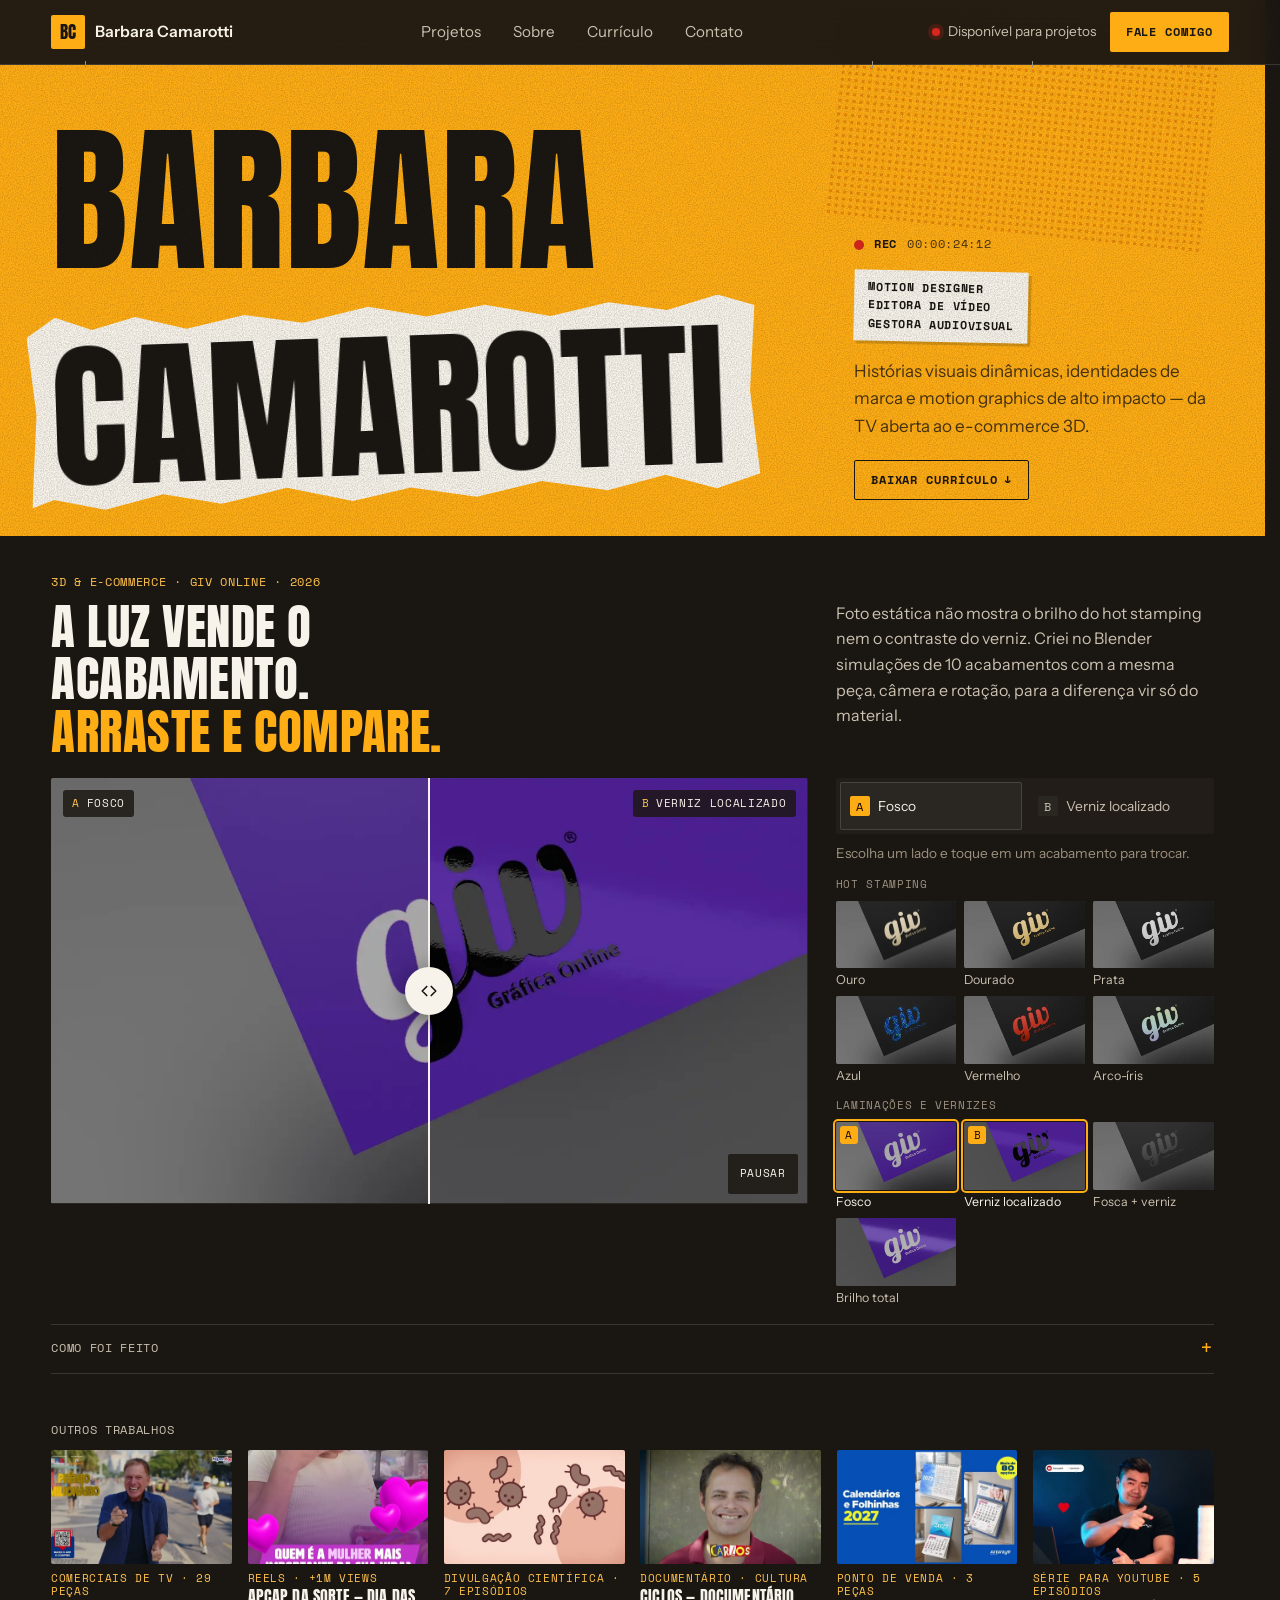
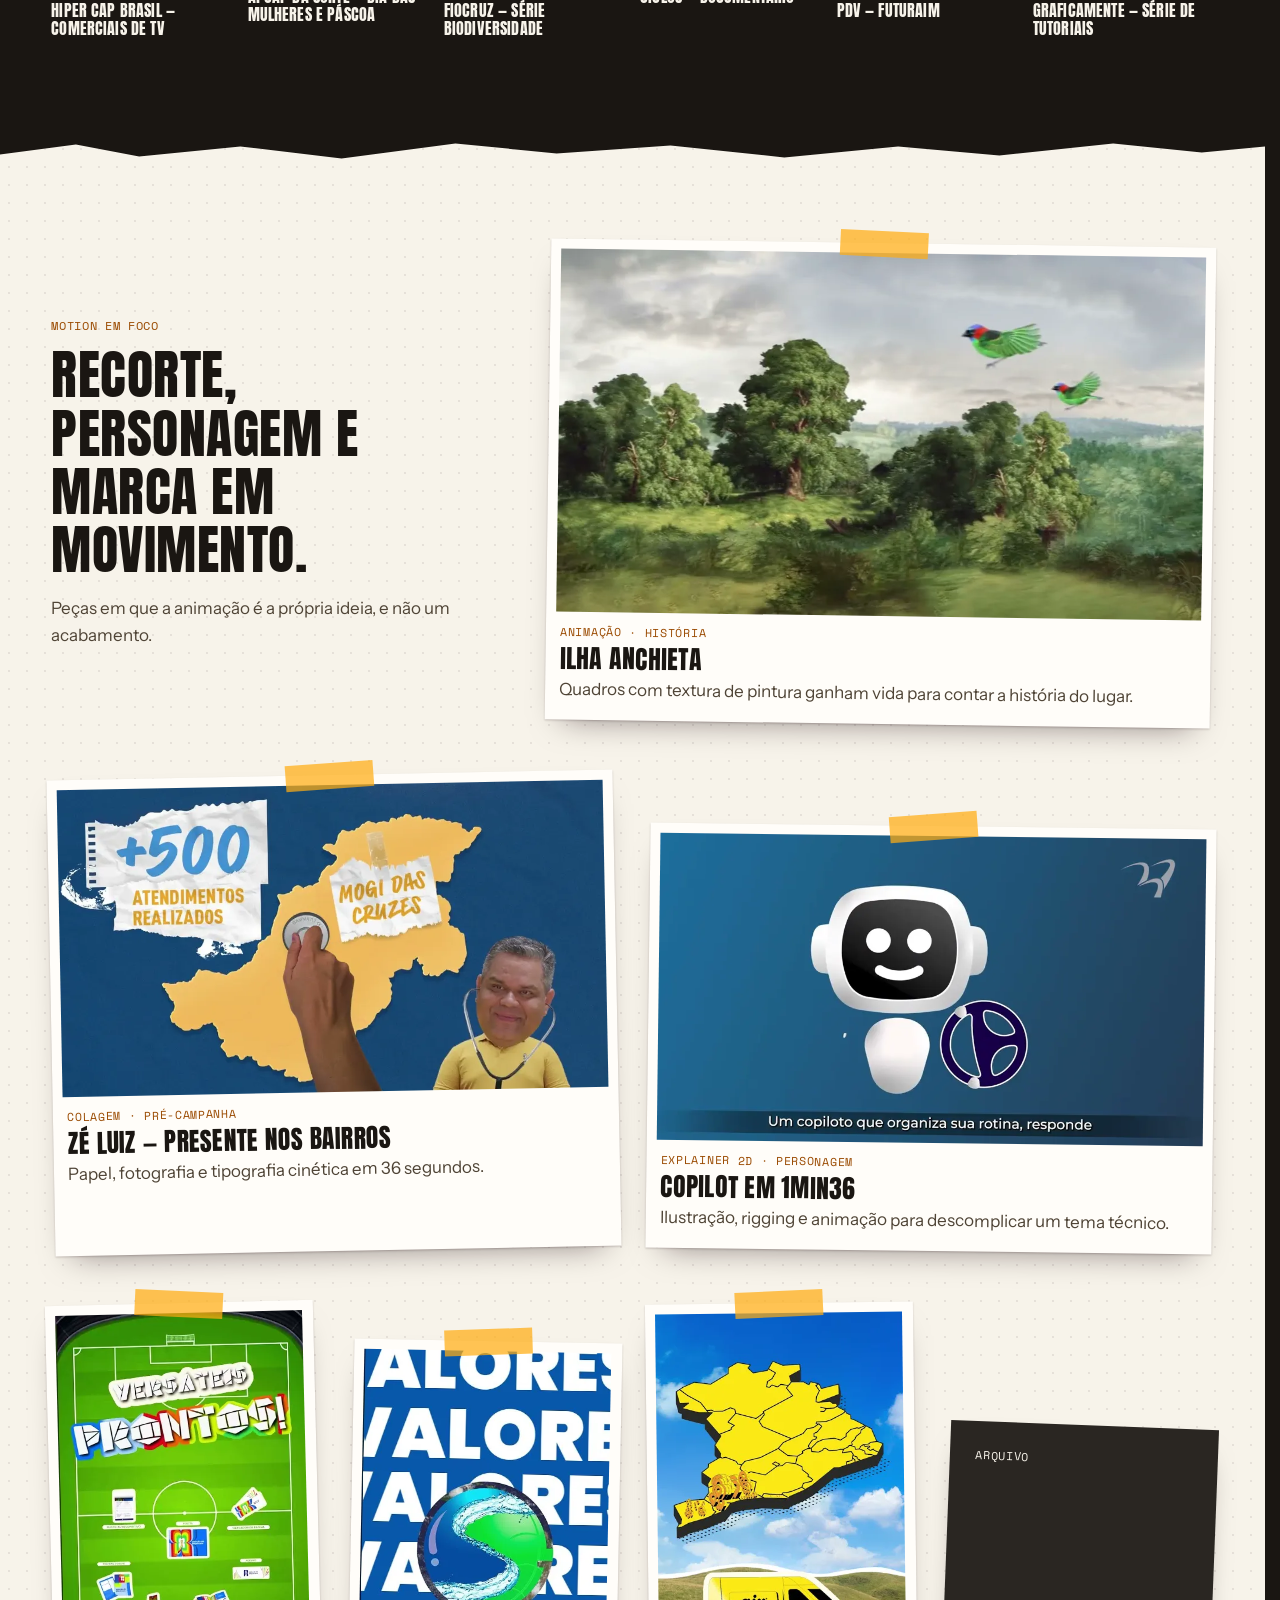
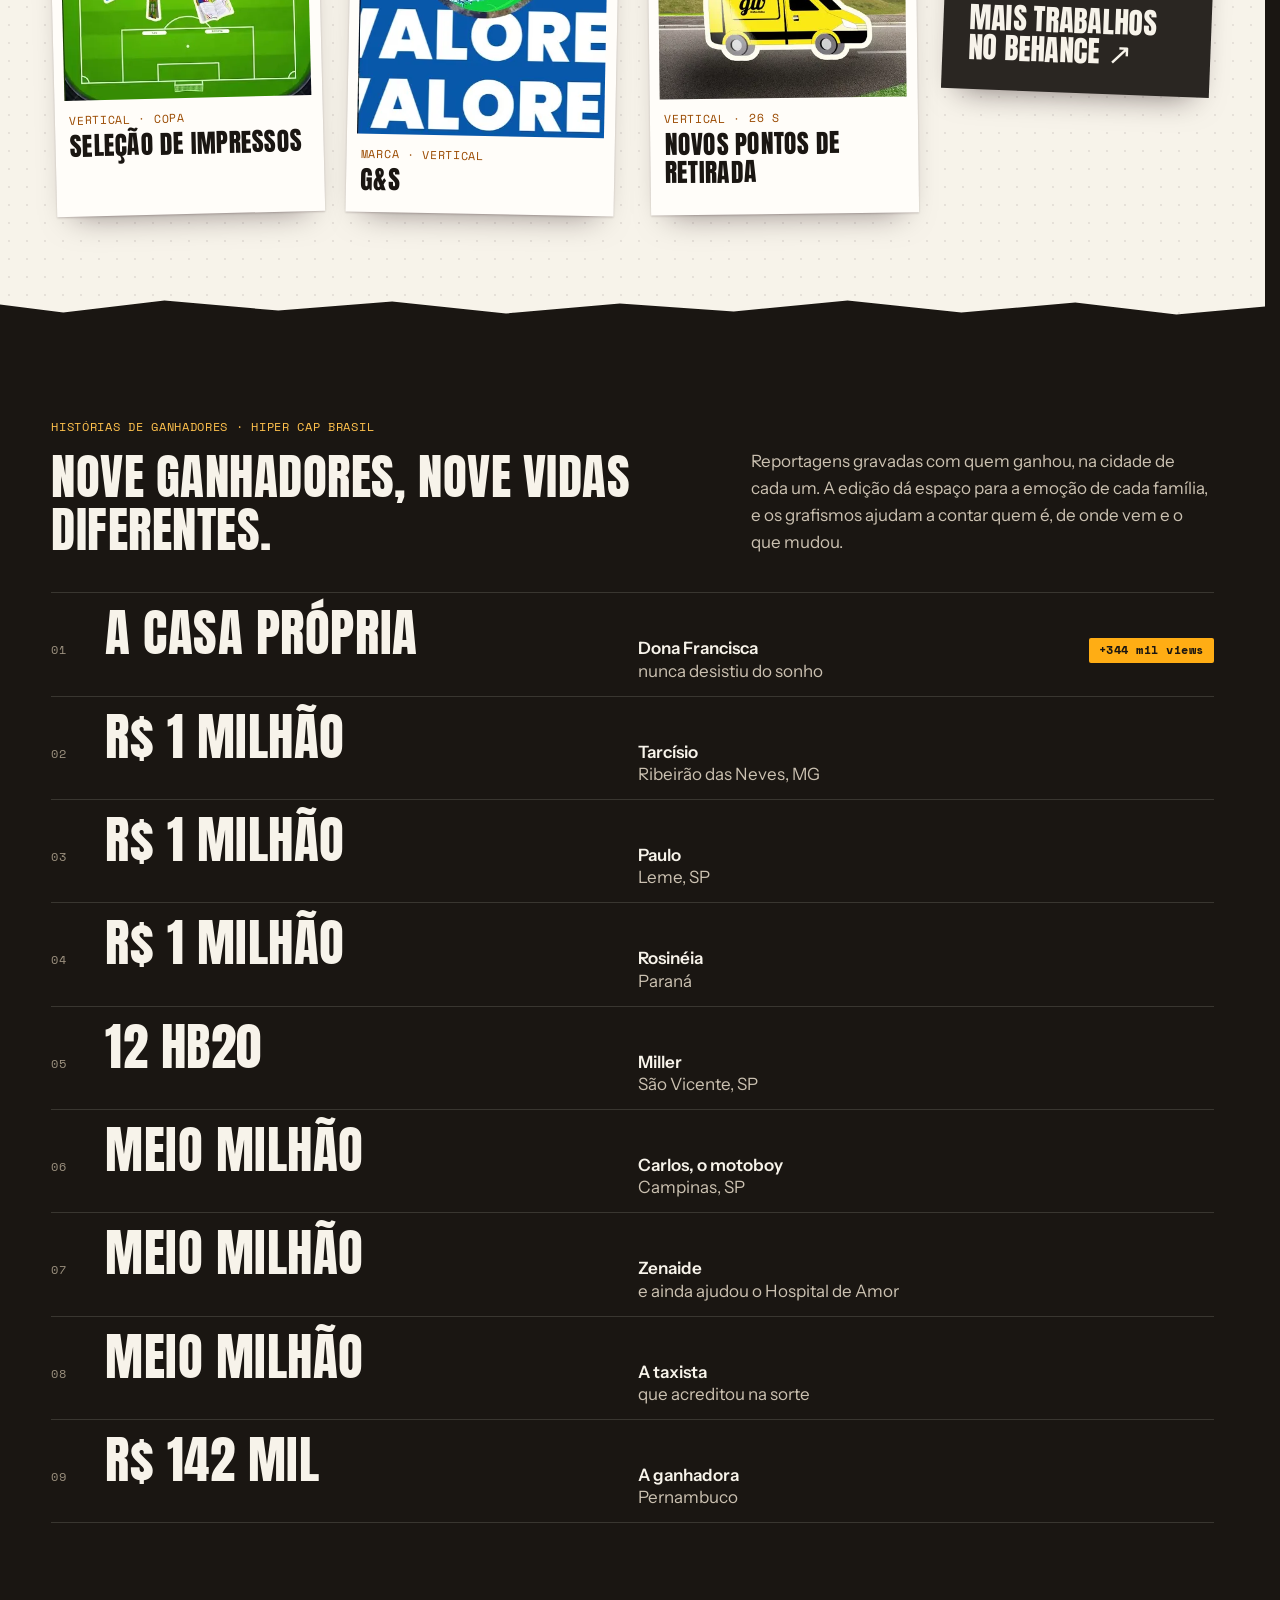
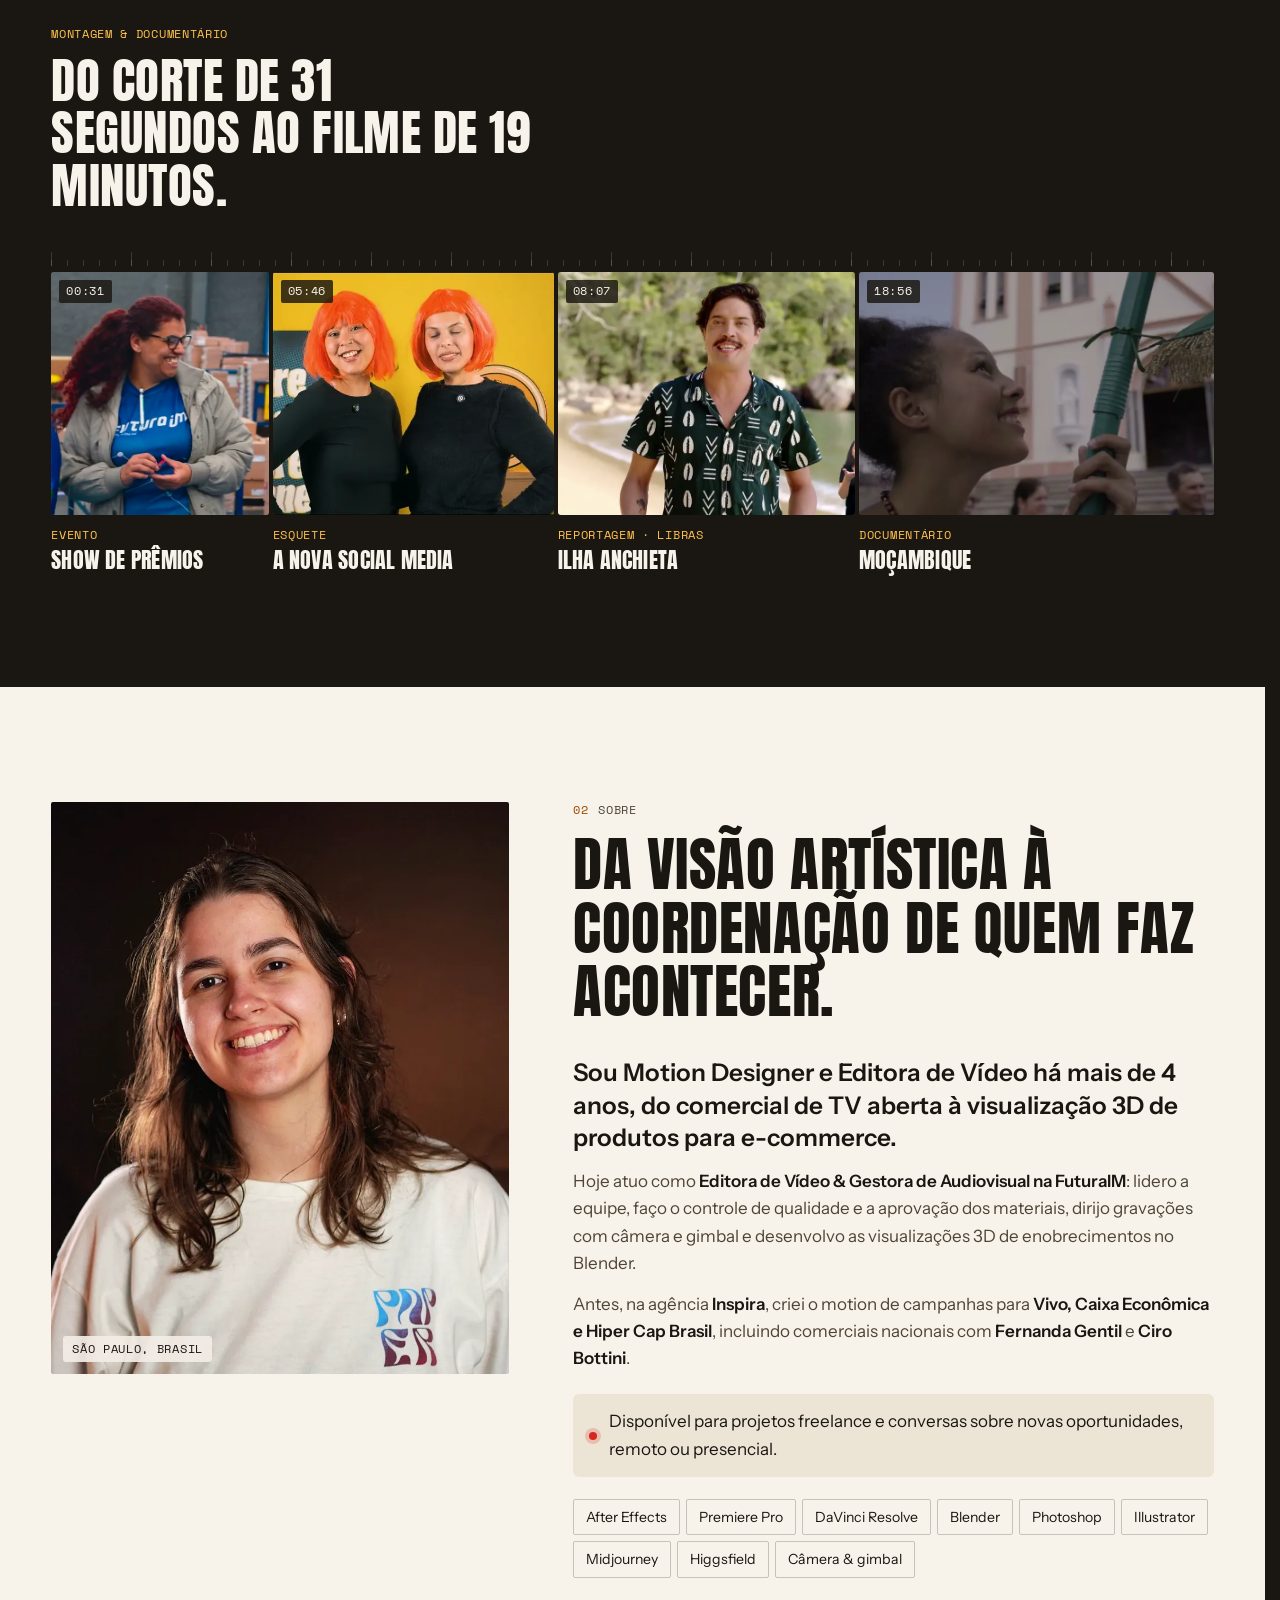
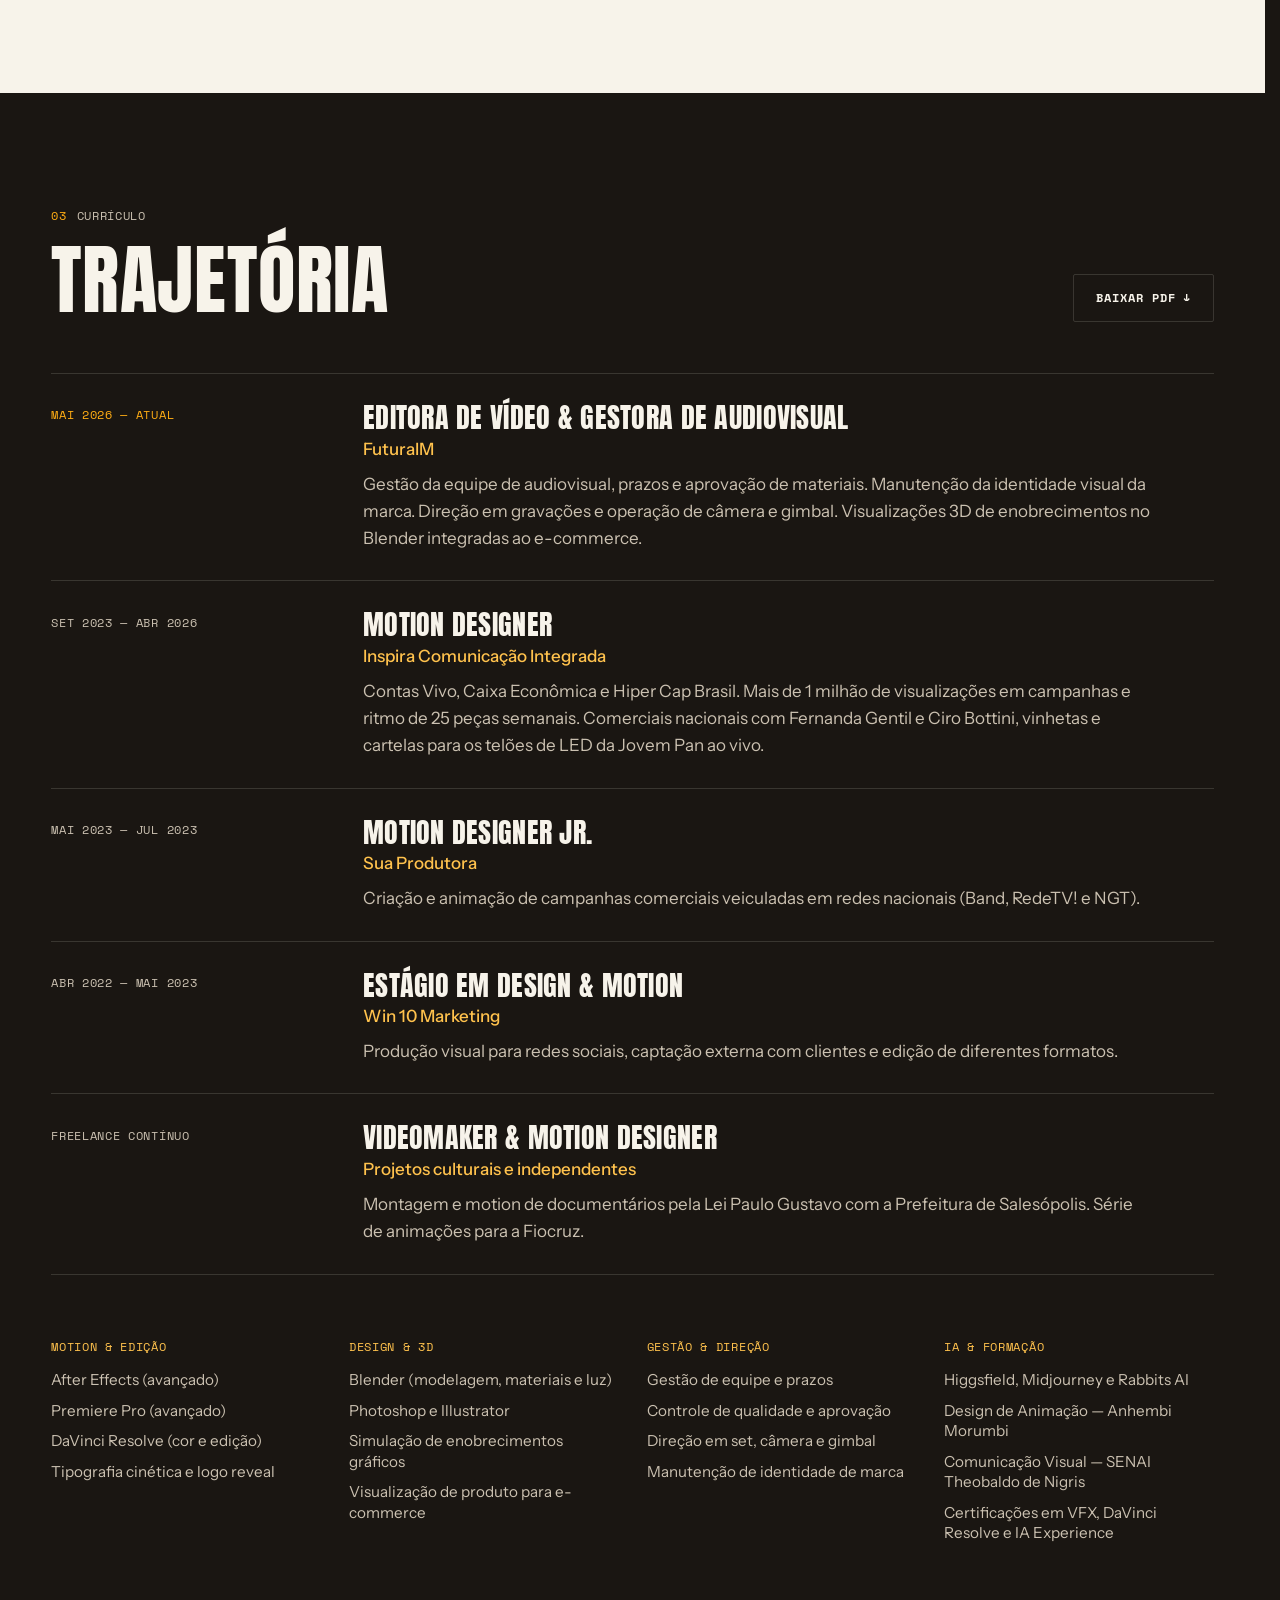
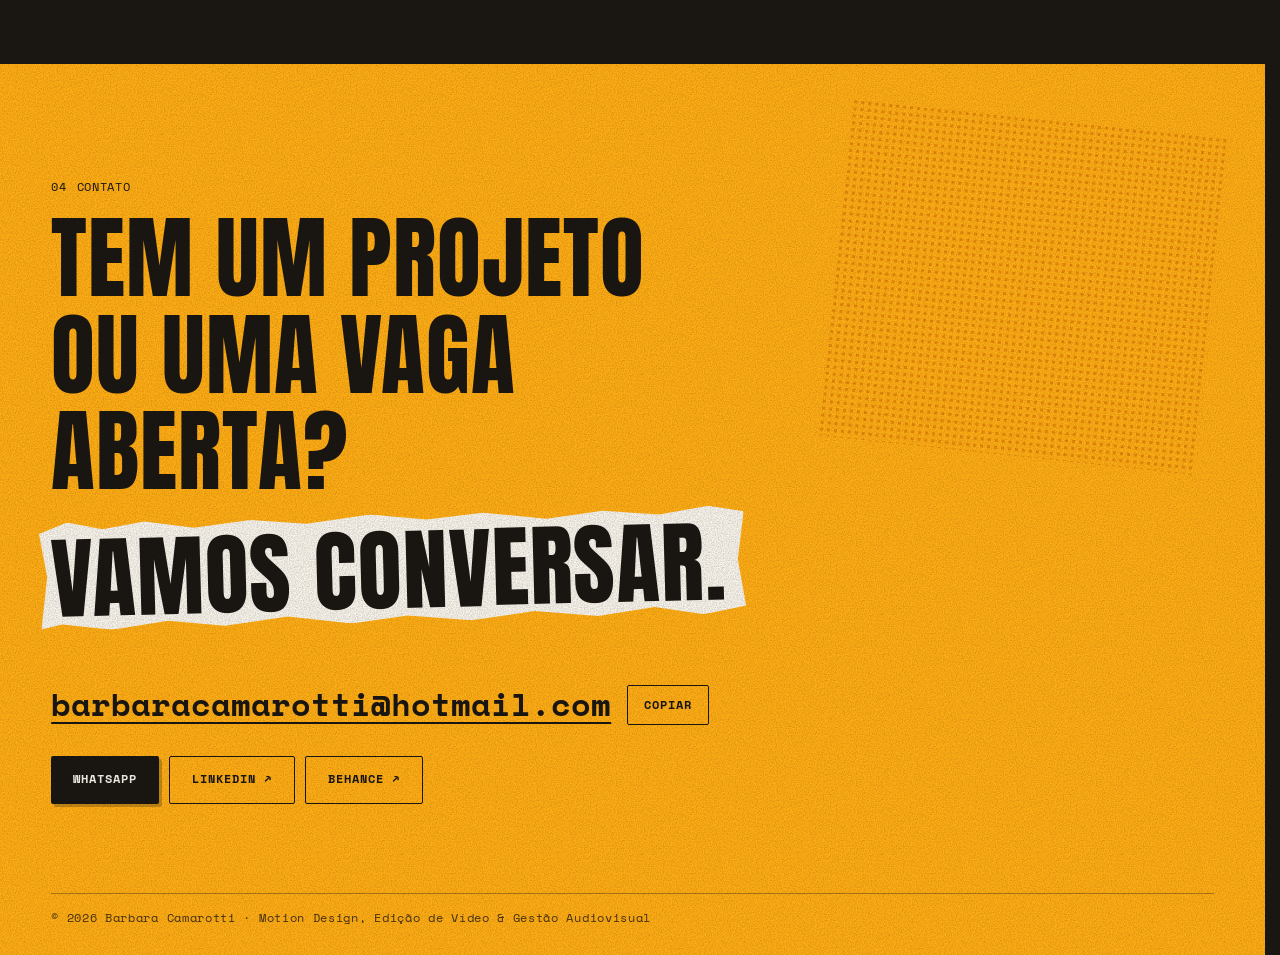
==== commit 98c1f4c7: "feat: nova identidade visual e abertura com claquete holografica - Identidade da capa do LinkedIn: a" ====
--- a/index.html
+++ b/index.html
@@ -5,7 +5,7 @@
   <meta name="viewport" content="width=device-width, initial-scale=1">
   <title>Barbara Camarotti — Motion Designer &amp; Editora de Vídeo</title>
   <meta name="description" content="Portfólio de Barbara Camarotti, Motion Designer, Editora de Vídeo e Gestora Audiovisual em São Paulo. Comerciais de TV, simulações 3D para e-commerce, divulgação científica e documentários.">
-  <meta name="theme-color" content="#0b090a">
+  <meta name="theme-color" content="#1a1612">
   <link rel="canonical" href="https://barbaracamarotti.github.io/PortfolioBarbaraCamarotti/">
 
   <meta property="og:type" content="website">
@@ -19,11 +19,11 @@
   <meta property="og:locale" content="pt_BR">
   <meta name="twitter:card" content="summary">
 
-  <link rel="icon" type="image/svg+xml" href="data:image/svg+xml,%3Csvg xmlns='http://www.w3.org/2000/svg' viewBox='0 0 100 100'%3E%3Crect width='100' height='100' rx='22' fill='%23b81d5b'/%3E%3Ctext x='50%25' y='54%25' text-anchor='middle' dominant-baseline='central' font-family='system-ui,sans-serif' font-weight='800' font-size='46' fill='%23f4ede6'%3EBC%3C/text%3E%3C/svg%3E">
+  <link rel="icon" type="image/svg+xml" href="data:image/svg+xml,%3Csvg xmlns='http://www.w3.org/2000/svg' viewBox='0 0 100 100'%3E%3Crect width='100' height='100' rx='10' fill='%23ffad14'/%3E%3Ctext x='50%25' y='54%25' text-anchor='middle' dominant-baseline='central' font-family='Impact,system-ui,sans-serif' font-weight='800' font-size='50' fill='%231a1612'%3EBC%3C/text%3E%3C/svg%3E">
 
   <link rel="preconnect" href="https://fonts.googleapis.com">
   <link rel="preconnect" href="https://fonts.gstatic.com" crossorigin>
-  <link rel="stylesheet" href="https://fonts.googleapis.com/css2?family=Bricolage+Grotesque:opsz,wght@12..96,400..800&family=DM+Mono:wght@400;500&family=Instrument+Sans:wght@400..700&display=swap">
+  <link rel="stylesheet" href="https://fonts.googleapis.com/css2?family=Anton&family=Space+Mono:wght@400;700&family=Instrument+Sans:wght@400..700&display=swap">
   <link rel="stylesheet" href="css/style.css">
 
   <script type="application/ld+json">
@@ -39,9 +39,84 @@
   }
   </script>
   <script>document.documentElement.classList.add('js')</script>
+  <link rel="stylesheet" href="css/intro.css">
+  <script>
+    try {
+      var force = /[?&]intro\b/.test(location.search);
+      var calm = matchMedia('(prefers-reduced-motion: reduce)').matches;
+      if (force || (!calm && !sessionStorage.getItem('introSeen'))) document.documentElement.classList.add('is-intro', 'has-intro');
+    } catch (e) {}
+  </script>
 </head>
 
 <body>
+  <div class="intro" id="intro">
+    <div class="intro__cam" aria-hidden="true">
+      <div class="intro__frame"></div>
+      <p class="intro__hud mono"><i></i>REC <span data-tc>00:00:00:00</span></p>
+      <p class="intro__hud intro__hud--r mono">Barbara Camarotti · Showreel</p>
+      <div class="intro__rays"></div>
+      <div class="intro__stage">
+        <div class="intro__beam"></div>
+        <div class="intro__ring"></div>
+        <div class="intro__clap">
+          <div class="intro__holo">
+            <svg class="intro__svg" viewBox="0 0 320 310">
+              <defs>
+                <clipPath id="introStick"><rect x="15" y="36" width="290" height="32" rx="4"/></clipPath>
+                <clipPath id="introBand"><rect x="15" y="72" width="290" height="30"/></clipPath>
+              </defs>
+              <g class="intro__base">
+                <rect class="h-fill" x="15" y="72" width="290" height="230" rx="8"/>
+                <g clip-path="url(#introBand)" class="h-stripe">
+                  <polygon points="25,72 57,72 37,102 5,102"/>
+                  <polygon points="89,72 121,72 101,102 69,102"/>
+                  <polygon points="153,72 185,72 165,102 133,102"/>
+                  <polygon points="217,72 249,72 229,102 197,102"/>
+                  <polygon points="281,72 313,72 293,102 261,102"/>
+                </g>
+                <g class="h-line">
+                  <line x1="15" y1="102" x2="305" y2="102"/>
+                  <line x1="31" y1="150" x2="289" y2="150"/>
+                  <line x1="31" y1="200" x2="289" y2="200"/>
+                  <line x1="31" y1="250" x2="289" y2="250"/>
+                  <line x1="160" y1="160" x2="160" y2="250"/>
+                </g>
+                <g class="h-text">
+                  <text x="34" y="124">PRODUÇÃO</text>
+                  <text x="34" y="142" class="h-text--big">BARBARA CAMAROTTI</text>
+                  <text x="34" y="178">CENA</text>
+                  <text x="34" y="194" class="h-text--big">01</text>
+                  <text x="174" y="178">TAKE</text>
+                  <text x="174" y="194" class="h-text--big">01</text>
+                  <text x="34" y="228">ROLO</text>
+                  <text x="34" y="244" class="h-text--big">A</text>
+                  <text x="174" y="228">DATA</text>
+                  <text x="174" y="244" class="h-text--big">2026</text>
+                  <text x="34" y="280">DIREÇÃO · MOTION · EDIÇÃO</text>
+                </g>
+              </g>
+              <g class="intro__stick">
+                <rect class="h-fill" x="15" y="36" width="290" height="32" rx="4"/>
+                <g clip-path="url(#introStick)" class="h-stripe">
+                  <polygon points="5,36 37,36 57,68 25,68"/>
+                  <polygon points="69,36 101,36 121,68 89,68"/>
+                  <polygon points="133,36 165,36 185,68 153,68"/>
+                  <polygon points="197,36 229,36 249,68 217,68"/>
+                  <polygon points="261,36 293,36 313,68 281,68"/>
+                </g>
+                <circle class="h-fill" cx="27" cy="62" r="5"/>
+              </g>
+            </svg>
+          </div>
+        </div>
+        <p class="intro__cue">AÇÃO!</p>
+      </div>
+      <div class="intro__flash"></div>
+    </div>
+    <button class="intro__skip mono" type="button">Pular intro</button>
+  </div>
+
   <a class="skip" href="#projetos">Pular para os projetos</a>
 
   <header class="top" id="top">
@@ -87,6 +162,7 @@
       <div class="wrap hero__grid">
         <h1 class="hero__name"><span><b>Barbara</b></span><span><b>Camarotti</b></span></h1>
         <div class="hero__side">
+          <p class="mono hero__rec" aria-hidden="true"><i></i>REC <span>00:00:24:12</span></p>
           <p class="mono hero__role">Motion Designer<br>Editora de Vídeo<br>Gestora Audiovisual</p>
           <p class="hero__lead">Histórias visuais dinâmicas, identidades de marca e motion graphics de alto impacto — da TV aberta ao e-commerce 3D.</p>
           <a class="btn btn--line btn--sm" href="midia/Barbara-Camarotti-Curriculo.pdf" download>Baixar currículo <span aria-hidden="true">↓</span></a>
@@ -360,6 +436,7 @@
     </div>
   </dialog>
 
+  <script src="js/intro.js"></script>
   <script src="js/data.js"></script>
   <script src="js/main.js"></script>
 </body>
--- a/css/style.css
+++ b/css/style.css
@@ -1,29 +1,37 @@
 :root {
-  --ink: #0b090a;
-  --ink-2: #151113;
-  --ink-3: #211a1d;
-  --line: rgba(244, 237, 230, .14);
-  --paper: #f4ede6;
-  --paper-2: #e9dfd6;
-  --text: #f4ede6;
-  --dim: #b7aca7;
-  --muted: #8f8480;
-  --wine: #b81d5b;
-  --hot: #ff3b6b;
-  --rose: #fda4af;
-  --green: #4ade80;
-  --on-paper: #1b1416;
-  --on-paper-dim: #574c4e;
-  --display: 'Bricolage Grotesque', 'Arial Narrow', sans-serif;
+  /* Identidade: capa do LinkedIn (âmbar, papel, claquete, REC) */
+  --ink: #1a1612;
+  --ink-2: #221d19;
+  --ink-3: #2a2622;
+  --line: rgba(247, 243, 234, .14);
+  --paper: #f7f3ea;
+  --paper-2: #ece5d6;
+  --text: #f7f3ea;
+  --dim: #cbc1b1;
+  --muted: #9c917f;
+  --amber: #ffad14;
+  --amber-deep: #e8890a;
+  --rec: #d7261e;
+  --wine: #9a4a00;
+  --hot: #ffad14;
+  --rose: #ffc24d;
+  --on-paper: #1a1612;
+  --on-paper-dim: #4f4436;
+  --on-amber: #1a1612;
+  --on-amber-dim: #4a3410;
+  --display: 'Anton', 'Impact', 'Arial Narrow', sans-serif;
   --body: 'Instrument Sans', system-ui, sans-serif;
-  --mono: 'DM Mono', ui-monospace, Menlo, monospace;
+  --mono: 'Space Mono', ui-monospace, Menlo, monospace;
+  --torn: polygon(0% 10%, 4% 0%, 9% 7%, 15% 1%, 22% 8%, 30% 2%, 38% 7%, 47% 0%, 55% 6%, 63% 1%, 72% 8%, 80% 2%, 88% 7%, 95% 0%, 100% 6%, 99% 50%, 100% 93%, 94% 100%, 87% 92%, 79% 99%, 70% 93%, 61% 100%, 52% 94%, 44% 100%, 35% 92%, 26% 99%, 18% 93%, 10% 100%, 3% 94%, 0% 98%, 1% 50%);
+  --halftone: radial-gradient(circle, var(--amber-deep) 1.5px, transparent 1.9px) 0 0 / 7px 7px;
+  --grain: url("data:image/svg+xml,%3Csvg xmlns='http://www.w3.org/2000/svg' width='240' height='240'%3E%3Cfilter id='n'%3E%3CfeTurbulence type='fractalNoise' baseFrequency='.85' numOctaves='3' stitchTiles='stitch'/%3E%3CfeColorMatrix values='0 0 0 0 0 0 0 0 0 0 0 0 0 0 0 0 0 0 -1.6 1.05'/%3E%3C/filter%3E%3Crect width='100%25' height='100%25' filter='url(%23n)'/%3E%3C/svg%3E");
   --gutter: clamp(16px, 4vw, 56px);
   --top-h: 64px;
   --ease: cubic-bezier(.2, .7, .2, 1);
 }
 
 *, *::before, *::after { box-sizing: border-box; }
-html { scroll-behavior: smooth; -webkit-text-size-adjust: 100%; scrollbar-gutter: stable; background: var(--ink); }
+html { font-synthesis: none; scroll-behavior: smooth; -webkit-text-size-adjust: 100%; scrollbar-gutter: stable; background: var(--ink); }
 html.is-locked { overflow: hidden; }
 body { margin: 0; background: var(--ink); color: var(--text); font: 400 1.0625rem/1.6 var(--body); -webkit-font-smoothing: antialiased; overflow-x: clip; }
 img, video, iframe { display: block; max-width: 100%; }
@@ -33,10 +41,10 @@
 button { font: inherit; color: inherit; background: none; border: 0; padding: 0; cursor: pointer; }
 section[id], footer[id] { scroll-margin-top: var(--top-h); }
 :focus-visible { outline: 2px solid var(--rose); outline-offset: 3px; border-radius: 2px; }
-::selection { background: var(--hot); color: #fff; }
+::selection { background: var(--amber); color: var(--on-amber); }
 
 .wrap { width: 100%; max-width: 1560px; margin-inline: auto; padding-inline: var(--gutter); }
-.mono { font: 400 .75rem/1.4 var(--mono); letter-spacing: .04em; text-transform: uppercase; }
+.mono { font: 400 .72rem/1.45 var(--mono); letter-spacing: .06em; text-transform: uppercase; }
 .skip { position: fixed; left: 12px; top: -60px; z-index: 100; background: var(--paper); color: var(--on-paper); padding: 10px 16px; border-radius: 4px; }
 .skip:focus { top: 12px; }
 
@@ -56,7 +64,7 @@
 
 /* Topo com linha do tempo */
 .top { position: fixed; inset: 0 0 auto; z-index: 30; transition: background .25s; }
-.top.is-stuck { background: rgba(11, 9, 10, .86); backdrop-filter: blur(14px); -webkit-backdrop-filter: blur(14px); }
+.top, .top.is-stuck { background: rgba(26, 22, 18, .95); backdrop-filter: blur(14px); -webkit-backdrop-filter: blur(14px); }
 .top__in { display: flex; align-items: center; justify-content: space-between; gap: 20px; height: var(--top-h); max-width: 1560px; margin-inline: auto; padding-inline: var(--gutter); }
 .brand { display: flex; align-items: center; gap: 10px; text-decoration: none; min-height: 44px; }
 .brand__mark { display: grid; place-items: center; width: 34px; height: 34px; border-radius: 8px; background: var(--wine); color: var(--paper); font: 800 .85rem/1 var(--display); }
@@ -74,17 +82,27 @@
 .timeline__ticks i { position: absolute; top: -3px; width: 1px; height: 7px; background: var(--muted); }
 
 /* Primeira tela */
-.hero { position: relative; padding-top: calc(var(--top-h) + clamp(32px, 7vh, 88px)); background: radial-gradient(70% 60% at 88% 8%, rgba(184, 29, 91, .34), transparent 70%); overflow: hidden; }
+.hero { position: relative; isolation: isolate; padding-top: calc(var(--top-h) + clamp(32px, 7vh, 88px)); background: var(--amber); color: var(--on-amber); overflow: hidden; }
 .hero__grid { display: grid; grid-template-columns: minmax(0, 1fr) minmax(280px, 360px); gap: 24px clamp(24px, 4vw, 64px); align-items: end; padding-bottom: clamp(24px, 4vh, 44px); }
 .hero__name { font: 800 clamp(3.9rem, 13.2vw, 13.5rem)/.86 var(--display); letter-spacing: -.045em; font-variation-settings: 'opsz' 96; }
 .hero__name span { display: block; overflow: hidden; padding-bottom: .1em; margin-bottom: -.06em; }
 .hero__name b { display: block; font-weight: inherit; }
-.hero__name span:last-child b { color: var(--hot); }
+.hero__name span:last-child { width: fit-content; margin: .16em 0 0 -.14em; padding: .13em .2em .08em .14em; line-height: 1; background: var(--paper); rotate: -2deg; clip-path: var(--torn); }
 .js .hero__name b { animation: rise 1s var(--ease) both; }
+.has-intro .hero__name b { animation-delay: 2.6s; } /* sobe uma vez, quando a íris da intro abre */
 .js .hero__name span:last-child b { animation-delay: .1s; }
+.has-intro .hero__name span:last-child b { animation-delay: 2.7s; }
 @keyframes rise { from { transform: translateY(105%); } }
-.hero__role { color: var(--rose); margin-bottom: 14px; line-height: 1.6; }
-.hero__lead { color: var(--dim); margin-bottom: 20px; }
+.hero__role { display: inline-block; margin-bottom: 16px; padding: 8px 14px; background: var(--paper); color: var(--on-amber); font-weight: 700; line-height: 1.6; rotate: 1.2deg; box-shadow: 3px 3px 0 rgba(26, 22, 18, .18); }
+.hero__lead { color: var(--on-amber-dim); margin-bottom: 20px; }
+.hero__rec { display: flex; align-items: center; gap: 10px; margin-bottom: 18px; font-weight: 700; color: var(--on-amber); }
+.hero__rec i { width: 10px; height: 10px; border-radius: 50%; background: var(--rec); animation: rec 1.6s steps(1) infinite; }
+.hero__rec span { font-weight: 400; color: var(--on-amber-dim); }
+@keyframes rec { 50% { opacity: .25; } }
+.hero .btn--line { border-color: var(--on-amber); }
+.hero .btn--line:hover { background: var(--on-amber); color: var(--amber); }
+.hero::before, .contact::before { content: ''; position: absolute; z-index: -1; right: 4%; top: 6%; width: min(30vw, 380px); height: 38%; background: var(--halftone); rotate: 6deg; pointer-events: none; }
+.hero::after, .contact::after { content: ''; position: absolute; inset: 0; background: var(--grain); mix-blend-mode: multiply; opacity: .2; pointer-events: none; }
 
 
 
@@ -172,7 +190,7 @@
 .mural__head h3 { font: 700 clamp(2rem, 4.2vw, 4rem)/1 var(--display); letter-spacing: -.03em; margin-bottom: 16px; }
 .mural__head p:last-child { color: var(--on-paper-dim); max-width: 42ch; }
 .print { position: relative; display: block; min-width: 0; padding: clamp(8px, .8vw, 12px) clamp(8px, .8vw, 12px) 18px; background: #fffdf9; color: var(--on-paper); text-decoration: none; rotate: var(--tilt, 0deg); box-shadow: 0 1px 2px rgba(23, 6, 12, .2), 0 16px 32px -18px rgba(23, 6, 12, .5); transition: rotate .35s var(--ease), translate .35s var(--ease), box-shadow .35s; }
-.print::before { content: ''; position: absolute; z-index: 1; top: -12px; left: 50%; width: 88px; height: 26px; margin-left: -44px; background: rgba(253, 164, 175, .78); rotate: var(--tape, -3deg); }
+.print::before { content: ''; position: absolute; z-index: 1; top: -12px; left: 50%; width: 88px; height: 26px; margin-left: -44px; background: rgba(255, 173, 20, .72); rotate: var(--tape, -3deg); }
 .print:hover, .print:focus-visible { z-index: 2; rotate: 0deg; translate: 0 -6px; box-shadow: 0 2px 3px rgba(23, 6, 12, .2), 0 28px 44px -20px rgba(23, 6, 12, .6); }
 .print img { width: 100%; height: auto; aspect-ratio: 16 / 9; object-fit: cover; background: var(--paper-2); }
 .print .mono { margin: 12px 4px 4px; color: var(--wine); }
@@ -186,8 +204,8 @@
 .print--selecao { --tilt: -1.4deg; --tape: 4deg; }
 .print--gs { margin-top: clamp(16px, 3vw, 44px); --tilt: 1.1deg; }
 .print--novos { --tilt: -.7deg; --tape: -2deg; }
-.mural__note { grid-column: span 3; align-self: center; display: flex; flex-direction: column; gap: 28px; padding: clamp(18px, 2vw, 28px); aspect-ratio: 1; background: var(--wine); color: var(--paper); text-decoration: none; rotate: 2.2deg; box-shadow: 0 16px 32px -18px rgba(23, 6, 12, .6); transition: rotate .35s var(--ease), background .25s; }
-.mural__note:hover, .mural__note:focus-visible { rotate: 0deg; background: var(--hot); color: #17060c; }
+.mural__note { grid-column: span 3; align-self: center; display: flex; flex-direction: column; gap: 28px; padding: clamp(18px, 2vw, 28px); aspect-ratio: 1; background: var(--ink-3); color: var(--paper); text-decoration: none; rotate: 2.2deg; box-shadow: 0 16px 32px -18px rgba(23, 6, 12, .6); transition: rotate .35s var(--ease), background .25s; }
+.mural__note:hover, .mural__note:focus-visible { rotate: 0deg; background: var(--amber); color: var(--on-amber); }
 .mural__note strong { margin-top: auto; font: 700 clamp(1.4rem, 2.3vw, 2.2rem)/1.04 var(--display); letter-spacing: -.02em; }
 
 /* Histórias de ganhadores: placar de prêmios */
@@ -198,13 +216,13 @@
 .placar__head p:last-child { color: var(--dim); }
 .placar__list { list-style: none; margin: 0; padding: 0; border-bottom: 1px solid var(--line); }
 .placar__row { display: grid; grid-template-columns: 2.6ch minmax(0, 6fr) minmax(0, 5fr) 128px; gap: clamp(12px, 2vw, 28px); align-items: baseline; padding: clamp(10px, 1.1vw, 16px) 0; border-top: 1px solid var(--line); text-decoration: none; transition: padding-left .3s var(--ease), background .25s; }
-.placar__row:hover, .placar__row:focus-visible { padding-left: 14px; background: linear-gradient(90deg, rgba(184, 29, 91, .3), transparent 80%); }
+.placar__row:hover, .placar__row:focus-visible { padding-left: 14px; background: linear-gradient(90deg, rgba(255, 173, 20, .16), transparent 80%); }
 .placar__row > .mono { color: var(--muted); }
 .placar__prize { font: 700 clamp(1.6rem, 4vw, 3.7rem)/1.02 var(--display); letter-spacing: -.03em; transition: color .2s; }
 .placar__row:hover .placar__prize, .placar__row:focus-visible .placar__prize { color: var(--hot); }
 .placar__who { color: var(--dim); line-height: 1.3; }
 .placar__who b { display: block; color: var(--text); font-weight: 600; }
-.placar__metric { justify-self: end; padding: 4px 10px; border-radius: 999px; background: var(--hot); color: #17060c; font: 700 .85rem/1.3 var(--display); white-space: nowrap; }
+.placar__metric { justify-self: end; padding: 4px 10px; border-radius: 2px; background: var(--hot); color: var(--on-amber); font: 700 .78rem/1.3 var(--mono); letter-spacing: .04em; white-space: nowrap; }
 .placar__thumb { display: none; width: 100%; aspect-ratio: 16 / 9; object-fit: cover; border-radius: 3px; background: var(--ink-3); }
 .placar__peek { position: fixed; z-index: 20; left: 0; top: 0; width: clamp(240px, 21vw, 340px); aspect-ratio: 16 / 9; overflow: hidden; border-radius: 6px; background: var(--ink-3); pointer-events: none; opacity: 0; rotate: -2deg; transition: opacity .2s; box-shadow: 0 20px 40px -18px #000; }
 .placar__peek.is-on { opacity: 1; }
@@ -216,8 +234,8 @@
 .rolo__head h3 { max-width: 20ch; }
 .rolo__track { position: relative; }
 .rolo__ruler { height: 18px; margin-bottom: 6px; background: repeating-linear-gradient(90deg, var(--line) 0 1px, transparent 1px 16px) bottom / 100% 6px no-repeat, repeating-linear-gradient(90deg, var(--line) 0 1px, transparent 1px 80px) bottom / 100% 14px no-repeat; }
-.rolo__playhead { position: absolute; z-index: 2; top: 0; bottom: 0; left: 0; width: 2px; background: var(--hot); translate: var(--x, 0) 0; opacity: 0; pointer-events: none; transition: opacity .2s; }
-.rolo__playhead::before { content: ''; position: absolute; top: 0; left: -5px; width: 12px; height: 10px; background: var(--hot); clip-path: polygon(0 0, 100% 0, 100% 50%, 50% 100%, 0 50%); }
+.rolo__playhead { position: absolute; z-index: 2; top: 0; bottom: 0; left: 0; width: 2px; background: var(--rec); translate: var(--x, 0) 0; opacity: 0; pointer-events: none; transition: opacity .2s; }
+.rolo__playhead::before { content: ''; position: absolute; top: 0; left: -5px; width: 12px; height: 10px; background: var(--rec); clip-path: polygon(0 0, 100% 0, 100% 50%, 50% 100%, 0 50%); }
 .rolo__track:hover .rolo__playhead { opacity: 1; }
 @media (hover: none) { .rolo__playhead { display: none; } }
 .rolo__clips { display: flex; gap: 4px; }
@@ -225,7 +243,7 @@
 .rolo__media { position: relative; display: block; height: clamp(180px, 19vw, 300px); overflow: hidden; border-radius: 3px; background: var(--ink-3); box-shadow: inset 0 0 0 1px var(--line); }
 .rolo__media img { width: 100%; height: 100%; object-fit: cover; transition: transform .8s var(--ease); }
 .rolo__clip:hover .rolo__media img { transform: scale(1.04); }
-.rolo__time { position: absolute; left: 8px; top: 8px; padding: 3px 7px; border-radius: 3px; background: rgba(11, 9, 10, .78); color: var(--paper); }
+.rolo__time { position: absolute; left: 8px; top: 8px; padding: 3px 7px; border-radius: 2px; background: rgba(26, 22, 18, .82); color: var(--paper); }
 .rolo__tag { display: block; margin: 12px 8px 4px 0; color: var(--rose); }
 .rolo__clip strong { display: block; margin-right: 8px; font: 700 clamp(1.1rem, 1.7vw, 1.6rem)/1.1 var(--display); letter-spacing: -.02em; }
 
@@ -240,11 +258,10 @@
 .about h2 { font-size: clamp(2.1rem, 4.6vw, 4.4rem); margin-bottom: clamp(20px, 2.6vw, 32px); }
 .about__text > p { max-width: 62ch; margin-bottom: 14px; color: var(--on-paper-dim); }
 .about__text strong { color: var(--on-paper); font-weight: 600; }
-.about__text .about__lead { font: 500 clamp(1.2rem, 1.9vw, 1.55rem)/1.3 var(--display); color: var(--on-paper); }
+.about__text .about__lead { font: 600 clamp(1.2rem, 1.9vw, 1.55rem)/1.35 var(--body); color: var(--on-paper); }
 .about__text .about__status { display: flex; gap: 12px; align-items: center; margin: 22px 0; padding: 14px 16px; border-radius: 6px; background: var(--paper-2); color: var(--on-paper); }
-.about__status i { background: #15803d; box-shadow: 0 0 0 4px rgba(21, 128, 61, .18); }
 .chips { display: flex; flex-wrap: wrap; gap: 6px; }
-.chips li { padding: 6px 12px; border-radius: 999px; border: 1px solid rgba(27, 20, 22, .22); font-size: .88rem; }
+.chips li { padding: 6px 12px; border-radius: 2px; border: 1px solid rgba(27, 20, 22, .22); font-size: .88rem; }
 
 /* Currículo como faixas de edição */
 .cv { padding-block: clamp(56px, 9vw, 128px); }
@@ -260,18 +277,19 @@
 .skills li { padding-block: 5px; color: var(--dim); font-size: .95rem; line-height: 1.35; }
 
 /* Contato */
-.contact { background: var(--wine); padding-block: clamp(56px, 9vw, 128px) 28px; }
-.contact .head__tag, .contact .head__tag span { color: var(--paper); }
+.contact { position: relative; isolation: isolate; overflow: hidden; background: var(--amber); color: var(--on-amber); padding-block: clamp(56px, 9vw, 128px) 28px; }
+.contact .wrap { position: relative; }
+.contact .head__tag, .contact .head__tag span { color: var(--on-amber); }
 .contact h2 { font-size: clamp(2.5rem, 7vw, 7rem); max-width: 15ch; margin-bottom: clamp(28px, 4vw, 52px); }
-.contact h2 em { color: #ffd1dc; }
+.contact h2 em { display: inline-block; white-space: nowrap; margin: .16em 0 0 -.12em; padding: .13em .2em .08em .12em; line-height: 1; background: var(--paper); color: var(--on-amber); rotate: -1.5deg; clip-path: var(--torn); }
 .contact__mail { display: flex; align-items: center; flex-wrap: wrap; gap: 8px 16px; margin-bottom: 20px; }
-.contact__mail a { padding-block: 10px; font: 600 clamp(1.1rem, 3vw, 2.2rem)/1.3 var(--display); overflow-wrap: anywhere; text-underline-offset: 6px; text-decoration-thickness: 2px; }
-.contact .btn--line { border-color: rgba(244, 237, 230, .55); }
-.contact .btn--line:hover { border-color: var(--paper); background: rgba(244, 237, 230, .12); }
-.contact .btn--hot { background: var(--paper); color: var(--on-paper); }
-.contact .btn--hot:hover { background: #fff; }
+.contact__mail a { padding-block: 10px; font: 700 clamp(1rem, 2.6vw, 2rem)/1.3 var(--mono); overflow-wrap: anywhere; text-underline-offset: 6px; text-decoration-thickness: 2px; }
+.contact .btn--line { border-color: var(--on-amber); }
+.contact .btn--line:hover { background: var(--on-amber); color: var(--amber); }
+.contact .btn--hot { background: var(--on-amber); color: var(--paper); box-shadow: 3px 3px 0 rgba(26, 22, 18, .25); }
+.contact .btn--hot:hover { background: var(--ink-3); }
 .contact__links { display: flex; flex-wrap: wrap; gap: 10px; }
-.contact__note { margin-top: clamp(48px, 7vw, 96px); padding-top: 16px; border-top: 1px solid rgba(244, 237, 230, .3); text-transform: none; }
+.contact__note { margin-top: clamp(48px, 7vw, 96px); padding-top: 16px; border-top: 1px solid rgba(26, 22, 18, .35); color: var(--on-amber-dim); text-transform: none; }
 
 /* Menu do celular */
 .menu { width: 100vw; height: 100dvh; max-width: none; max-height: none; margin: 0; padding: 0 var(--gutter) 24px; border: 0; background: var(--ink); color: var(--text); }
@@ -289,7 +307,7 @@
 .case[open] { animation: caseIn .32s var(--ease) both; }
 @keyframes caseIn { from { opacity: 0; transform: translateY(18px); } }
 .case::backdrop { background: var(--ink); }
-.case__bar { position: sticky; top: 0; z-index: 2; display: flex; justify-content: space-between; align-items: center; gap: 16px; min-height: var(--top-h); padding-inline: var(--gutter); background: rgba(11, 9, 10, .9); backdrop-filter: blur(12px); -webkit-backdrop-filter: blur(12px); border-bottom: 1px solid var(--line); }
+.case__bar { position: sticky; top: 0; z-index: 2; display: flex; justify-content: space-between; align-items: center; gap: 16px; min-height: var(--top-h); padding-inline: var(--gutter); background: rgba(26, 22, 18, .92); backdrop-filter: blur(12px); -webkit-backdrop-filter: blur(12px); border-bottom: 1px solid var(--line); }
 .case__bar p { color: var(--rose); }
 .case__in { width: 100%; max-width: 1180px; margin-inline: auto; padding: clamp(18px, 2.4vw, 32px) var(--gutter) clamp(32px, 5vw, 64px); }
 #caseTitle { font-size: clamp(1.8rem, 4.2vw, 3.6rem); margin-bottom: clamp(14px, 2vw, 24px); }
@@ -407,6 +425,31 @@
   .reels__list .link { grid-column: 1 / -1; }
 }
 
+/* Identidade: tipografia de cartaz (Anton só tem um peso, então nada de negrito falso) */
+.hero__name, h2, .lab__intro h3, .palco__thumb strong, .mural__head h3, .print h3, .mural__note strong, .placar__head h3, .rolo__head h3, .placar__prize, .rolo__clip strong, .track h3, .menu nav a, .reel-pick strong, .case__steps h3, .case__next span, .brand__mark {
+  font-weight: 400; letter-spacing: .01em; text-transform: uppercase; font-variation-settings: normal;
+}
+.hero__name { font-size: clamp(4.4rem, 12.5vw, 13rem); line-height: .92; letter-spacing: .005em; }
+h2 { line-height: 1.08; }
+.lab__intro h3, .mural__head h3, .placar__head h3, .rolo__head h3 { line-height: 1.08; }
+
+/* Identidade: botões e etiquetas retos, em mono */
+.btn { border-radius: 2px; font: 700 .78rem/1 var(--mono); letter-spacing: .08em; text-transform: uppercase; }
+.btn--sm { font-size: .72rem; }
+.btn--hot { color: var(--on-amber); }
+.btn--hot:hover { background: var(--paper); }
+.menu-btn, .top__nav a, .stage__play { border-radius: 2px; }
+.top__nav a[aria-current] { background: rgba(255, 173, 20, .14); color: var(--amber); }
+.brand__mark { border-radius: 2px; background: var(--amber); color: var(--on-amber); font-size: 1.05rem; }
+.status i, .about__status i { background: var(--rec); box-shadow: 0 0 0 4px rgba(215, 38, 30, .2); animation: rec 1.6s steps(1) infinite; }
+.seg, .seg__btn, .seg__btn i, .tile__img, .palco__img, .lab__stage, .player, .about__photo img, .reel-pick { border-radius: 2px; }
+.stage__label, .stage__play { background: rgba(26, 22, 18, .82); }
+
+@media (max-width: 720px) {
+  .hero__name { font-size: min(19vw, 7.4rem); }
+  .hero::before, .contact::before { width: 45vw; height: 40%; top: 4%; }
+}
+
 @media (prefers-reduced-motion: reduce) {
   html { scroll-behavior: auto; }
   *, *::before, *::after { animation: none !important; transition: none !important; }
--- a/css/intro.css
+++ b/css/intro.css
@@ -0,0 +1,136 @@
+/* Abertura: claquete em holograma (3,2 s; os tempos abaixo são da versão de 5 s, nas mesmas proporções)
+   0.0–1.6 s  entra girando 360°
+   1.6–2.2 s  abre mais (antecipação)
+   2.4 s      BATE: tranco, tremida, flash, onda, raios, aberração cromática
+   3.0–4.2 s  "Ação!"
+   4.2–5.0 s  o site abre em íris a partir do centro */
+
+@property --iris { syntax: '<percentage>'; inherits: false; initial-value: 0%; }
+
+.intro { display: none; }
+html.is-intro { overflow: hidden; }
+.is-intro .intro { --intro-d: 3.2s;
+  position: fixed; inset: 0; z-index: 200; display: block; overflow: hidden;
+  background: #120f0c; color: #f7f3ea;
+  -webkit-mask: radial-gradient(circle at 50% 46%, transparent var(--iris), #000 calc(var(--iris) + .6%));
+  mask: radial-gradient(circle at 50% 46%, transparent var(--iris), #000 calc(var(--iris) + .6%));
+  animation: intro-iris var(--intro-d) both;
+}
+@keyframes intro-iris {
+  0%, 84% { --iris: 0%; opacity: 1; animation-timing-function: cubic-bezier(.7, 0, .9, .5); }
+  97% { opacity: 1; }
+  100% { --iris: 110%; opacity: 0; }
+}
+
+/* Câmera: tudo que treme junto na batida */
+.intro__cam { position: absolute; inset: 0; display: grid; place-items: center; animation: intro-shake var(--intro-d) both; }
+.intro__cam::after { content: ''; position: absolute; inset: 0; pointer-events: none; background: repeating-linear-gradient(0deg, rgba(0, 0, 0, .22) 0 1px, transparent 1px 3px); }
+@keyframes intro-shake {
+  0%, 48% { transform: none; }
+  49% { transform: translate(-36px, 24px) rotate(-3deg) scale(1.08); }
+  50.5% { transform: translate(32px, -20px) rotate(2.6deg) scale(1.06); }
+  52% { transform: translate(-24px, 16px) rotate(-2deg) scale(1.04); }
+  53.5% { transform: translate(17px, -11px) rotate(1.4deg) scale(1.03); }
+  55% { transform: translate(-10px, 7px) rotate(-.8deg) scale(1.02); }
+  57% { transform: translate(5px, -3px) rotate(.4deg) scale(1.01); }
+  60%, 100% { transform: none; }
+}
+
+/* Visor de câmera */
+.intro__frame { --c: rgba(255, 194, 77, .7); position: absolute; inset: clamp(14px, 3vw, 28px); pointer-events: none;
+  background:
+    linear-gradient(var(--c), var(--c)) top left / 30px 2px no-repeat, linear-gradient(var(--c), var(--c)) top left / 2px 30px no-repeat,
+    linear-gradient(var(--c), var(--c)) top right / 30px 2px no-repeat, linear-gradient(var(--c), var(--c)) top right / 2px 30px no-repeat,
+    linear-gradient(var(--c), var(--c)) bottom left / 30px 2px no-repeat, linear-gradient(var(--c), var(--c)) bottom left / 2px 30px no-repeat,
+    linear-gradient(var(--c), var(--c)) bottom right / 30px 2px no-repeat, linear-gradient(var(--c), var(--c)) bottom right / 2px 30px no-repeat; }
+.intro__hud { position: absolute; top: clamp(26px, 4.4vw, 46px); left: clamp(30px, 4.6vw, 50px); display: flex; align-items: center; gap: 10px; margin: 0; font-weight: 700; color: #f7f3ea; }
+.intro__hud i { width: 10px; height: 10px; border-radius: 50%; background: #d7261e; animation: rec 1s steps(1) infinite; }
+.intro__hud span { font-weight: 400; color: #cbc1b1; font-variant-numeric: tabular-nums; }
+.intro__hud--r { left: auto; right: clamp(30px, 4.6vw, 50px); color: #cbc1b1; font-weight: 400; }
+
+/* Palco e claquete */
+.intro__stage { position: relative; width: min(64vw, 44vh, 420px); aspect-ratio: 320 / 310; perspective: 1100px; margin-top: -6vh; }
+.intro__clap { position: absolute; inset: 0; transform-style: preserve-3d; transform-origin: 50% 60%; animation: intro-clap var(--intro-d) both; }
+@keyframes intro-clap {
+  0% { opacity: 0; transform: translateZ(-900px) rotateY(-360deg) rotateX(20deg) rotate(0deg) scale(.4, .4); animation-timing-function: cubic-bezier(.15, .7, .25, 1); }
+  6% { opacity: .7; }
+  32% { opacity: 1; transform: translateZ(0) rotateY(0deg) rotateX(0deg) rotate(0deg) scale(1, 1); animation-timing-function: ease-in-out; }
+  44% { transform: translateZ(40px) rotateY(0deg) rotateX(-6deg) rotate(-3deg) scale(1.04, 1.04); animation-timing-function: cubic-bezier(.7, 0, 1, .6); }
+  48% { transform: translateZ(0) rotateY(0deg) rotateX(0deg) rotate(0deg) scale(1, 1); }
+  49% { transform: translateZ(0) rotateY(0deg) rotateX(0deg) rotate(1deg) scale(1.24, .78); }
+  52% { transform: translateZ(0) rotateY(0deg) rotateX(0deg) rotate(-.5deg) scale(.88, 1.14); }
+  56% { transform: translateZ(0) rotateY(0deg) rotateX(0deg) rotate(0deg) scale(1.06, .96); }
+  60% { transform: translateZ(0) rotateY(0deg) rotateX(0deg) rotate(0deg) scale(.98, 1.02); }
+  64%, 84% { opacity: 1; transform: translateZ(0) rotateY(0deg) rotateX(0deg) rotate(0deg) scale(1, 1); animation-timing-function: cubic-bezier(.6, 0, .9, .4); }
+  100% { opacity: 0; transform: translateZ(0) rotateY(0deg) rotateX(0deg) rotate(0deg) scale(5, 5); }
+}
+
+/* Cara de holograma: tremula, varredura e brilho */
+.intro__holo { position: absolute; inset: 0; animation: intro-flicker var(--intro-d) both; }
+.intro__holo::after { content: ''; position: absolute; inset: 4% 3%; pointer-events: none; background: repeating-linear-gradient(0deg, rgba(18, 15, 12, .45) 0 2px, transparent 2px 5px); mix-blend-mode: multiply; animation: intro-scan 1.2s linear infinite; -webkit-mask: linear-gradient(#000, #000); }
+@keyframes intro-scan { to { background-position: 0 25px; } }
+@keyframes intro-flicker {
+  0%, 100% { opacity: 1; }
+  10% { opacity: .35; } 11% { opacity: .95; } 18% { opacity: .6; } 19% { opacity: 1; }
+  27% { opacity: .75; } 28% { opacity: 1; }
+  70% { opacity: .8; } 71% { opacity: 1; }
+}
+.intro__svg { display: block; width: 100%; height: 100%; overflow: visible; animation: intro-glow var(--intro-d) both; }
+@keyframes intro-glow {
+  0%, 47%, 62%, 100% { filter: drop-shadow(0 0 4px rgba(255, 173, 20, .9)) drop-shadow(0 0 22px rgba(255, 173, 20, .45)) drop-shadow(0 0 0 rgba(0, 220, 255, 0)) drop-shadow(0 0 0 rgba(255, 40, 80, 0)); }
+  49% { filter: drop-shadow(0 0 10px rgba(255, 210, 120, 1)) drop-shadow(0 0 60px rgba(255, 173, 20, .9)) drop-shadow(-9px 0 0 rgba(0, 220, 255, .75)) drop-shadow(9px 0 0 rgba(255, 40, 80, .75)); }
+  53% { filter: drop-shadow(0 0 6px rgba(255, 190, 80, 1)) drop-shadow(0 0 36px rgba(255, 173, 20, .7)) drop-shadow(4px 0 0 rgba(0, 220, 255, .5)) drop-shadow(-4px 0 0 rgba(255, 40, 80, .5)); }
+}
+.h-fill { fill: rgba(255, 173, 20, .1); stroke: #ffc24d; stroke-width: 2; }
+.h-stripe { fill: rgba(255, 194, 77, .6); }
+.h-line { stroke: rgba(255, 194, 77, .6); stroke-width: 1.5; }
+.h-text { fill: #ffd27a; font: 400 11px 'Space Mono', ui-monospace, monospace; letter-spacing: 2px; }
+.h-text .h-text--big, .h-text--big { font-size: 14px; font-weight: 700; fill: #fff1cf; }
+
+/* Tampa: segura aberta, abre mais, BATE, quica */
+.intro__stick { transform-box: fill-box; transform-origin: 0% 100%; animation: intro-stick var(--intro-d) both; }
+@keyframes intro-stick {
+  0%, 34% { transform: rotate(-28deg); animation-timing-function: ease-in-out; }
+  44% { transform: rotate(-44deg); animation-timing-function: cubic-bezier(.8, 0, 1, .5); }
+  48% { transform: rotate(0deg); }
+  50% { transform: rotate(-6deg); }
+  52.5% { transform: rotate(0deg); }
+  54% { transform: rotate(-1.5deg); }
+  55.5%, 100% { transform: rotate(0deg); }
+}
+
+/* Feixe do projetor */
+.intro__beam { position: absolute; z-index: -1; left: 50%; top: 88%; width: 110%; height: 60vh; translate: -50% 0; background: linear-gradient(to top, rgba(255, 173, 20, .34) 10%, rgba(255, 173, 20, .03) 95%); clip-path: polygon(8% 0, 92% 0, 56% 100%, 44% 100%); animation: intro-beam var(--intro-d) both; }
+@keyframes intro-beam { 0% { opacity: 0; } 8% { opacity: .5; } 12% { opacity: .15; } 16%, 84% { opacity: 1; } 49% { opacity: 1.6; filter: brightness(1.8); } 100% { opacity: 0; } }
+
+/* Impacto: onda, raios, flash */
+.intro__ring { position: absolute; left: 50%; top: 22%; width: 60%; aspect-ratio: 1; margin-left: -30%; border-radius: 50%; border: 4px solid #ffc24d; box-shadow: 0 0 30px rgba(255, 173, 20, .8), inset 0 0 30px rgba(255, 173, 20, .6); opacity: 0; animation: intro-ring var(--intro-d) both; }
+@keyframes intro-ring { 0%, 48% { opacity: 0; transform: scale(.2); } 49% { opacity: 1; transform: scale(.4); } 64%, 100% { opacity: 0; transform: scale(4.5); border-width: 1px; } }
+.intro__rays { position: absolute; left: 50%; top: 40%; width: 220vmax; height: 220vmax; margin: -110vmax 0 0 -110vmax; pointer-events: none; opacity: 0;
+  background: repeating-conic-gradient(rgba(255, 173, 20, .4) 0 2.5deg, transparent 2.5deg 15deg);
+  -webkit-mask: radial-gradient(circle, transparent 4%, #000 6%, #000 18%, transparent 34%);
+  mask: radial-gradient(circle, transparent 4%, #000 6%, #000 18%, transparent 34%);
+  animation: intro-rays var(--intro-d) both; }
+@keyframes intro-rays { 0%, 48% { opacity: 0; transform: scale(.3) rotate(0deg); } 49% { opacity: 1; transform: scale(.5) rotate(0deg); } 62%, 100% { opacity: 0; transform: scale(1.6) rotate(12deg); } }
+.intro__flash { position: absolute; inset: 0; pointer-events: none; opacity: 0; background: radial-gradient(circle at 50% 40%, #fff8e6 0, rgba(255, 173, 20, .7) 35%, rgba(255, 173, 20, 0) 75%); animation: intro-flash var(--intro-d) both; }
+@keyframes intro-flash { 0%, 48% { opacity: 0; } 48.6% { opacity: .95; } 52% { opacity: .35; } 58%, 100% { opacity: 0; } }
+
+/* "Ação!" carimbado em papel rasgado, como no site */
+.intro__cue { position: absolute; left: 50%; top: 100%; margin: 4vh 0 0; padding: .3em .32em .22em; translate: -50% 0; background: #f7f3ea; color: #1a1612; font: 400 clamp(2.6rem, 7vw, 5.4rem)/1 'Anton', 'Impact', sans-serif; text-transform: uppercase; letter-spacing: .01em; white-space: nowrap;
+  clip-path: polygon(0% 10%, 4% 0%, 9% 7%, 15% 1%, 22% 8%, 30% 2%, 38% 7%, 47% 0%, 55% 6%, 63% 1%, 72% 8%, 80% 2%, 88% 7%, 95% 0%, 100% 6%, 99% 50%, 100% 93%, 94% 100%, 87% 92%, 79% 99%, 70% 93%, 61% 100%, 52% 94%, 44% 100%, 35% 92%, 26% 99%, 18% 93%, 10% 100%, 3% 94%, 0% 98%, 1% 50%);
+  opacity: 0; animation: intro-cue var(--intro-d) both; }
+@keyframes intro-cue {
+  0%, 57% { opacity: 0; transform: rotate(-3deg) scale(2.4); }
+  60% { opacity: 1; transform: rotate(-3deg) scale(.9); }
+  63% { transform: rotate(-3deg) scale(1.05); }
+  66%, 84% { opacity: 1; transform: rotate(-3deg) scale(1); }
+  92%, 100% { opacity: 0; transform: rotate(-3deg) scale(1.3); }
+}
+
+.intro__skip { position: absolute; z-index: 2; right: clamp(30px, 4.6vw, 50px); bottom: clamp(26px, 4.4vw, 46px); min-height: 44px; padding: 0 16px; border: 1px solid rgba(247, 243, 234, .4); border-radius: 2px; background: rgba(18, 15, 12, .6); color: #f7f3ea; cursor: pointer; }
+.intro__skip:hover { border-color: #ffad14; color: #ffad14; }
+
+@media (max-width: 720px) {
+  .intro__hud--r { display: none; }
+  .intro__stage { width: min(78vw, 44vh); }
+}
